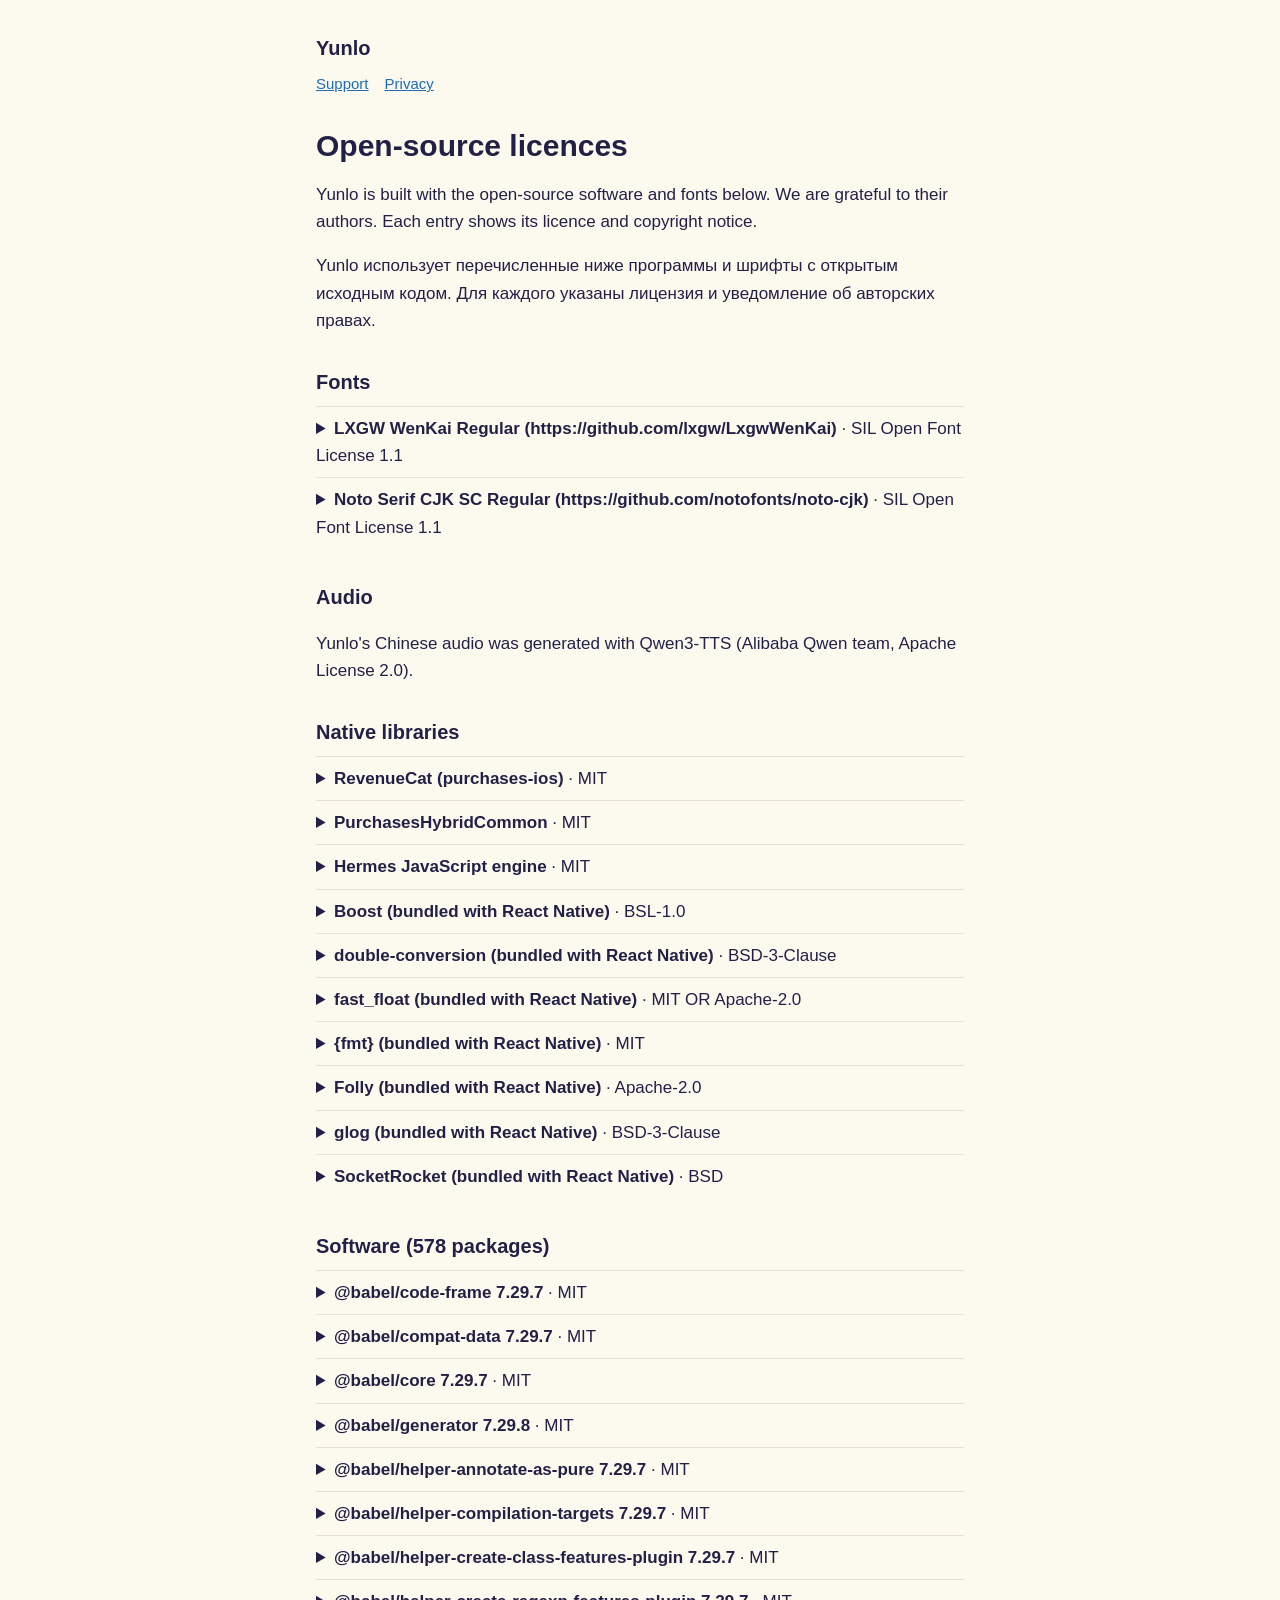
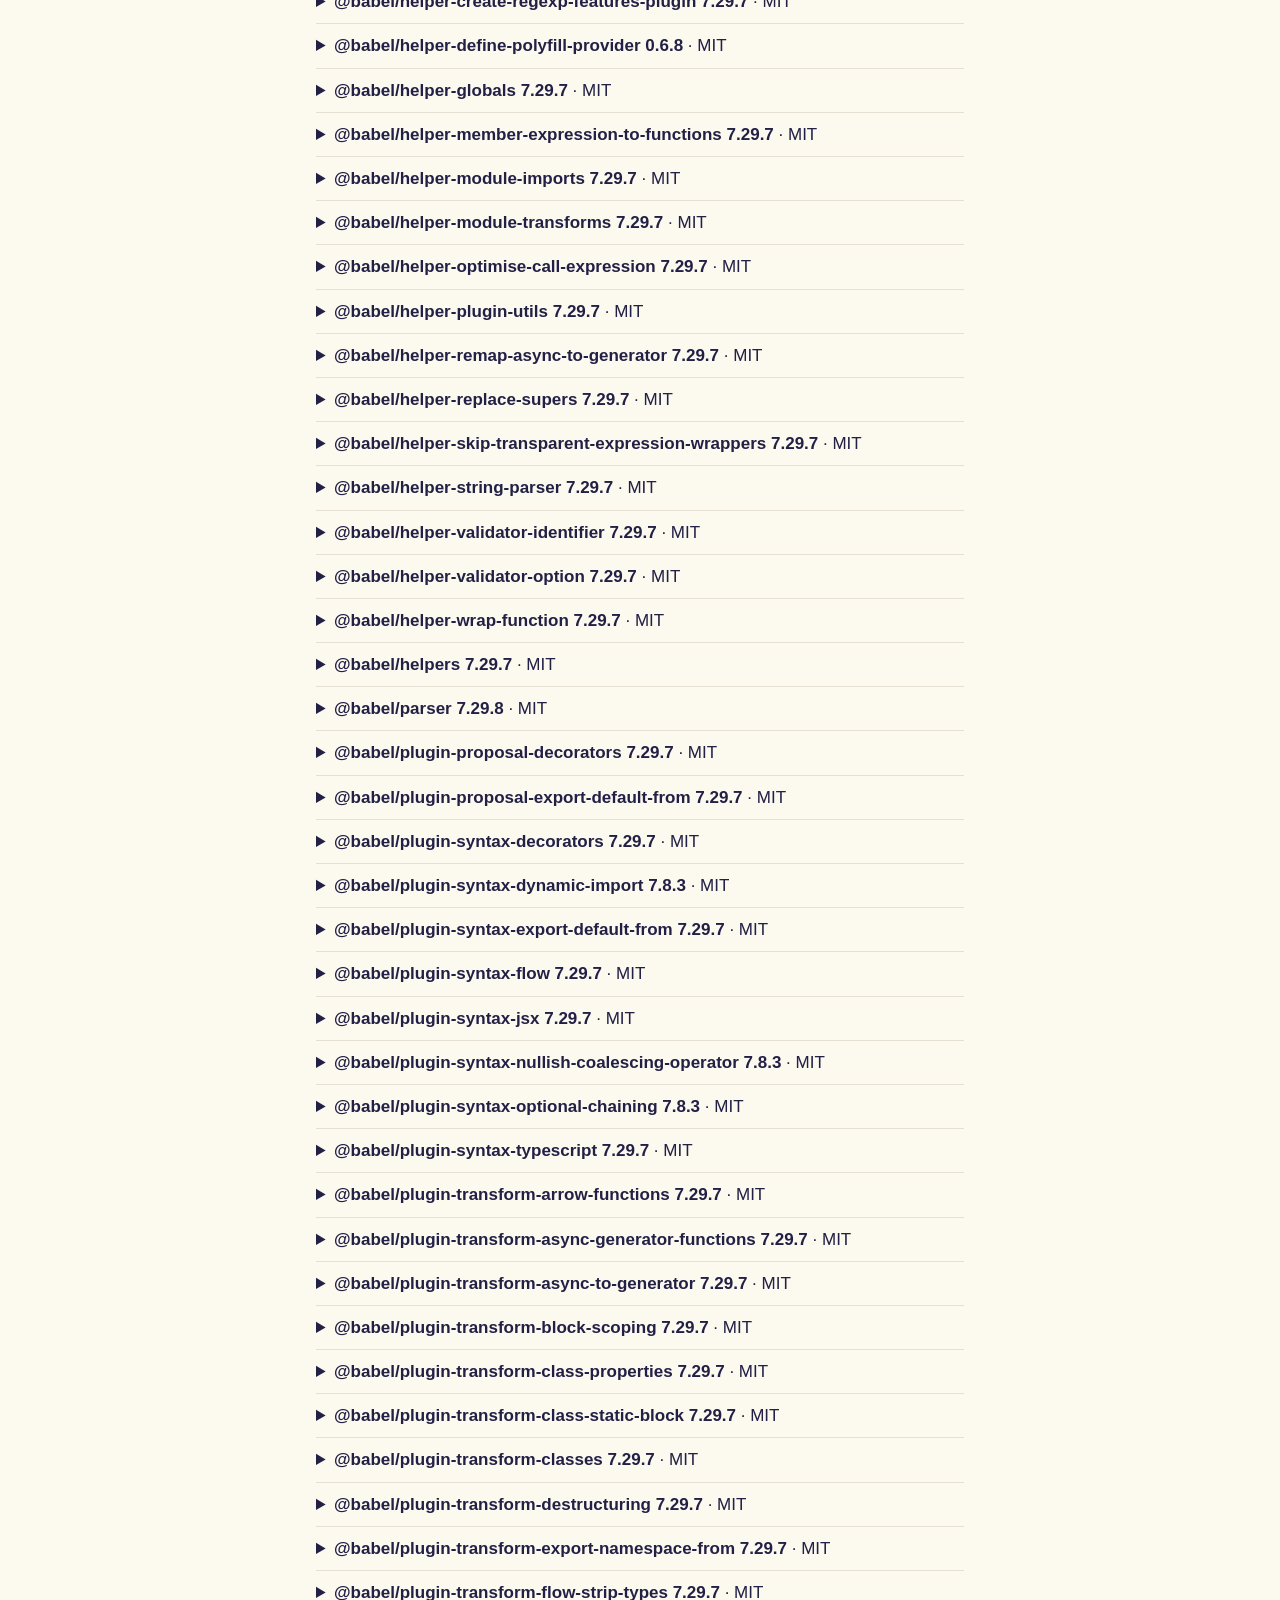
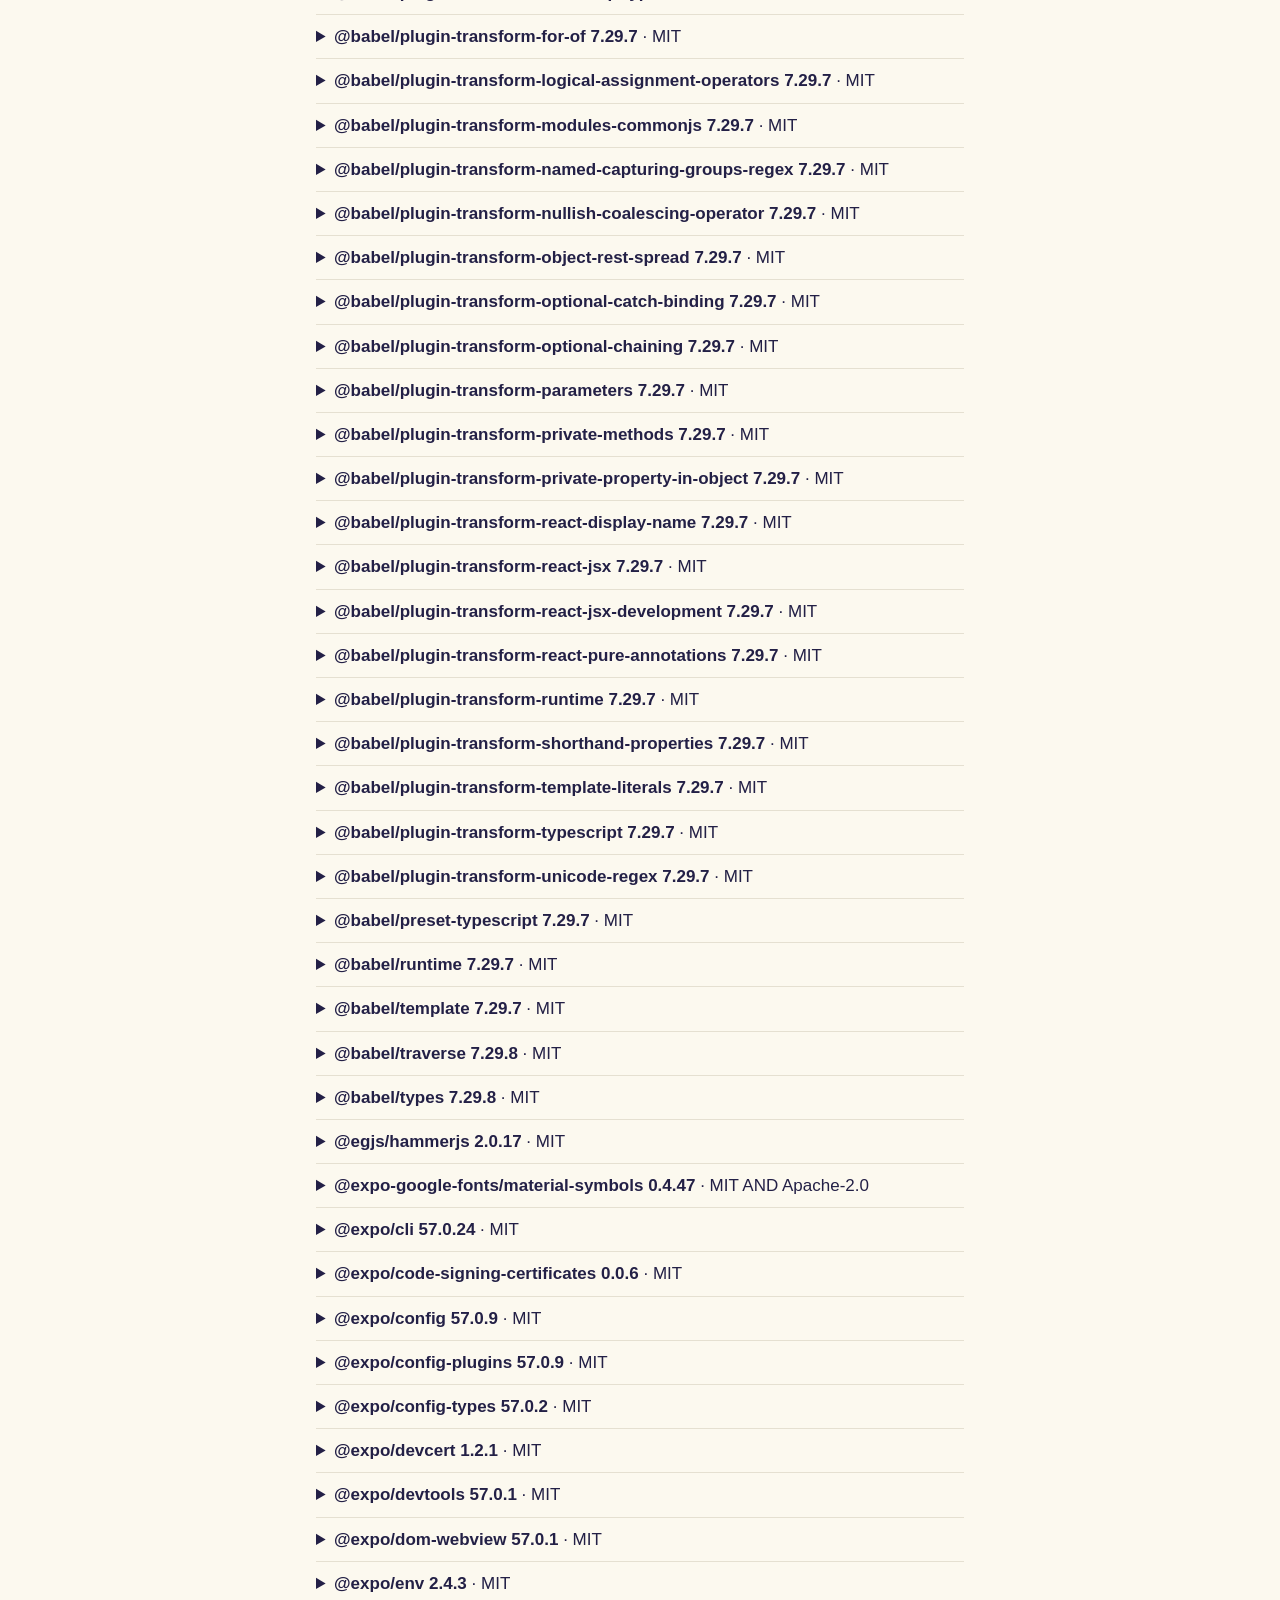
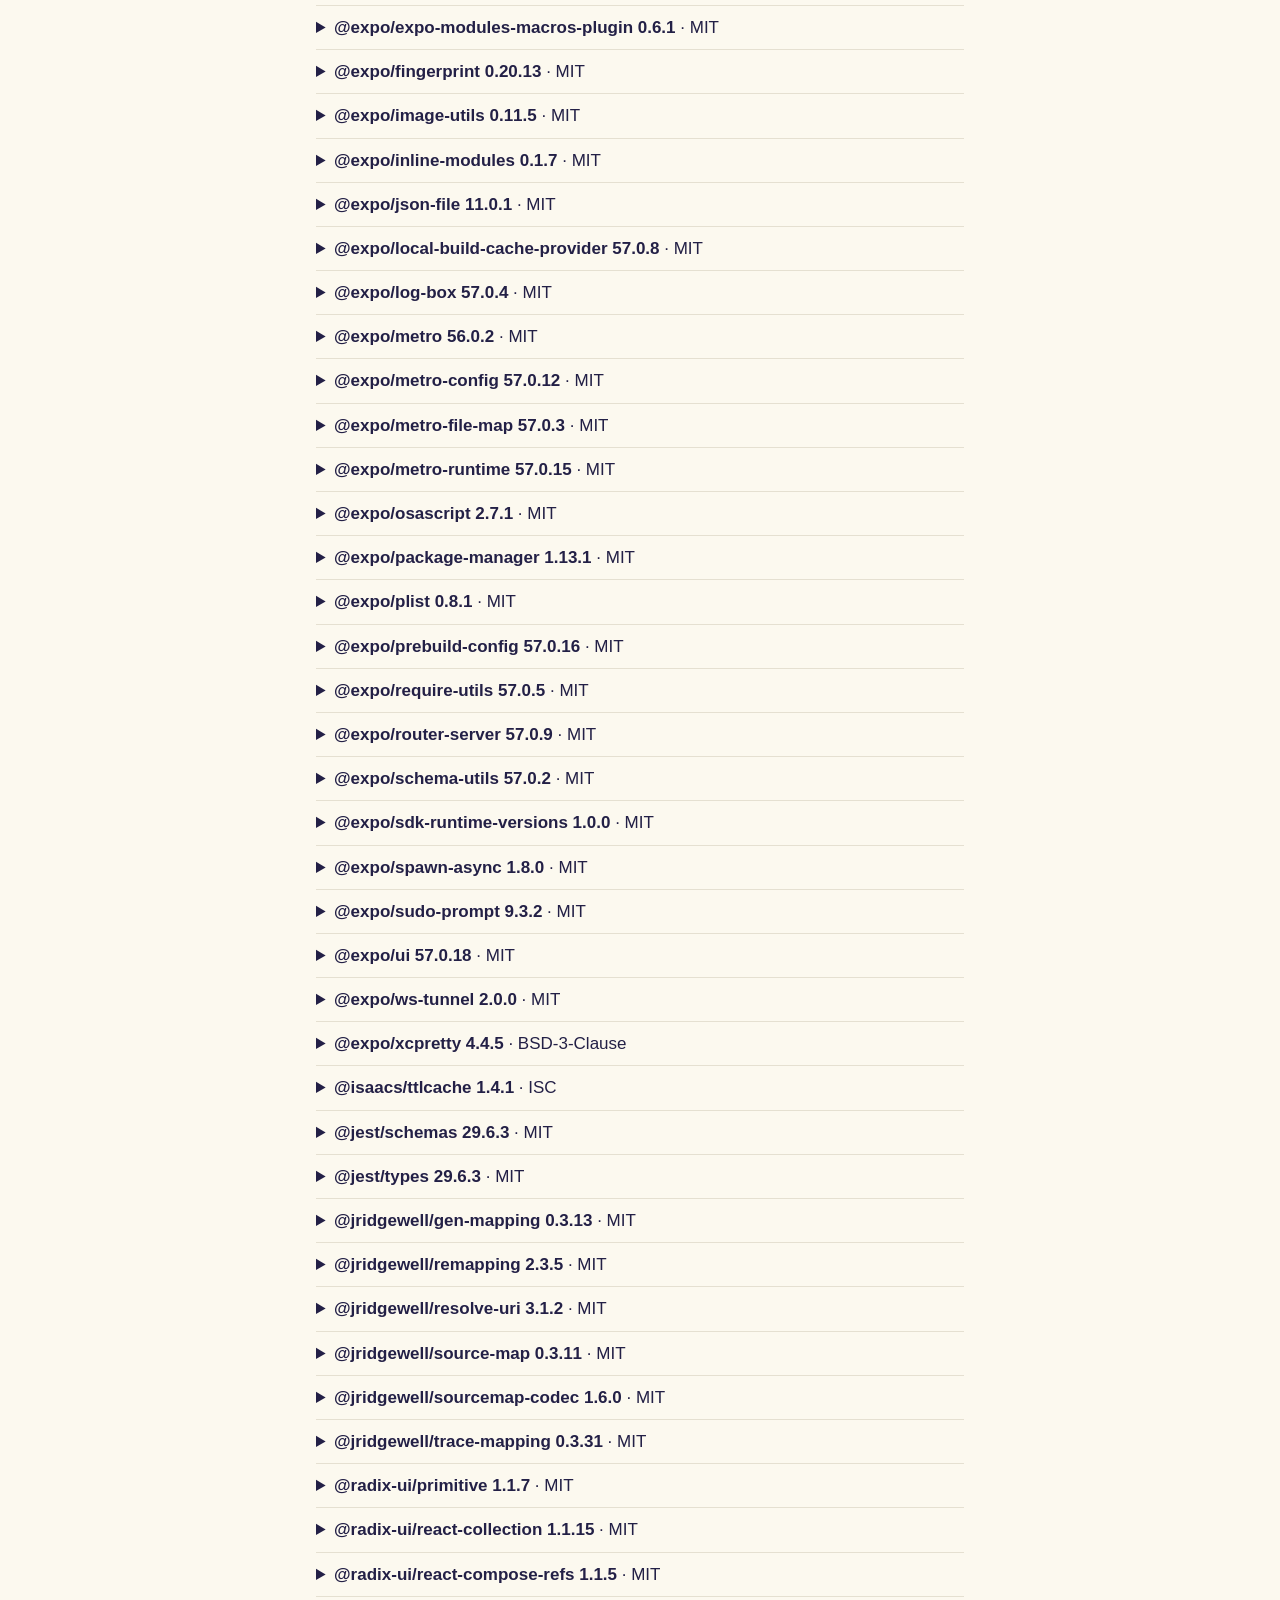
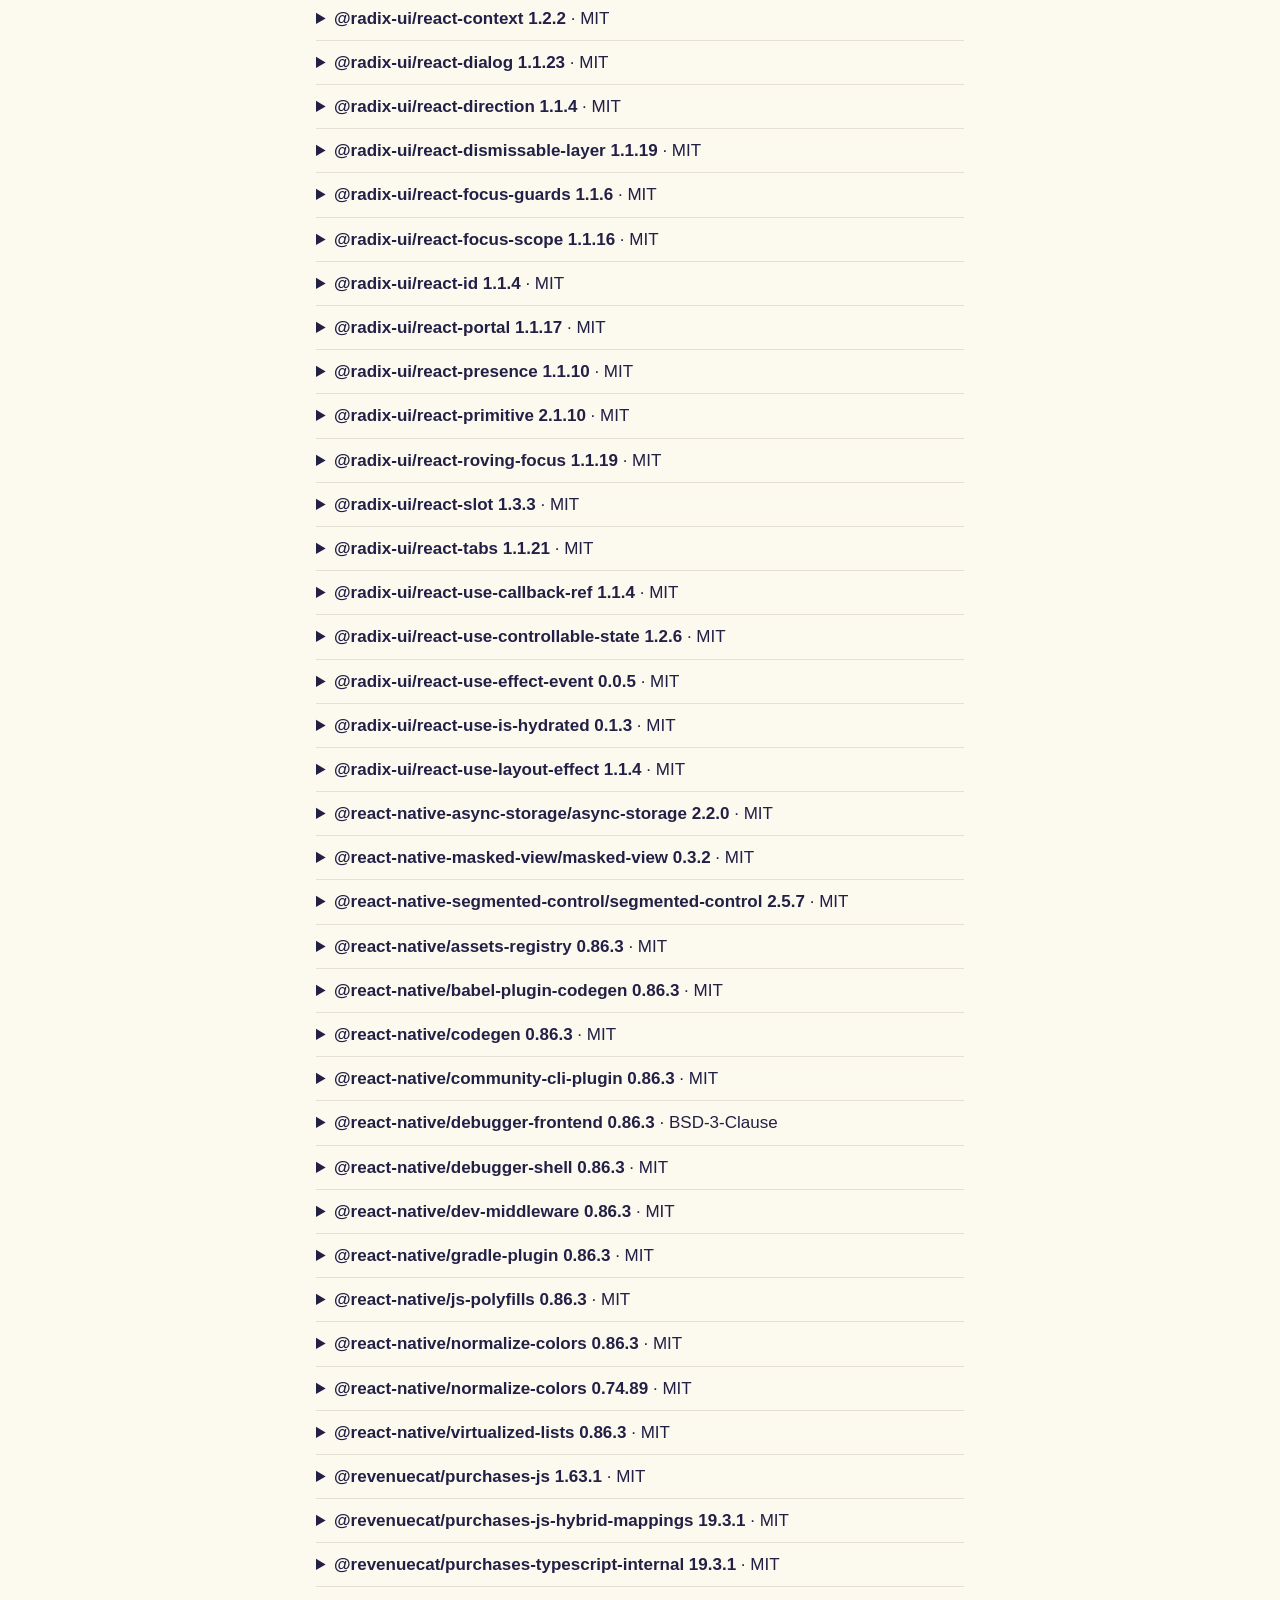
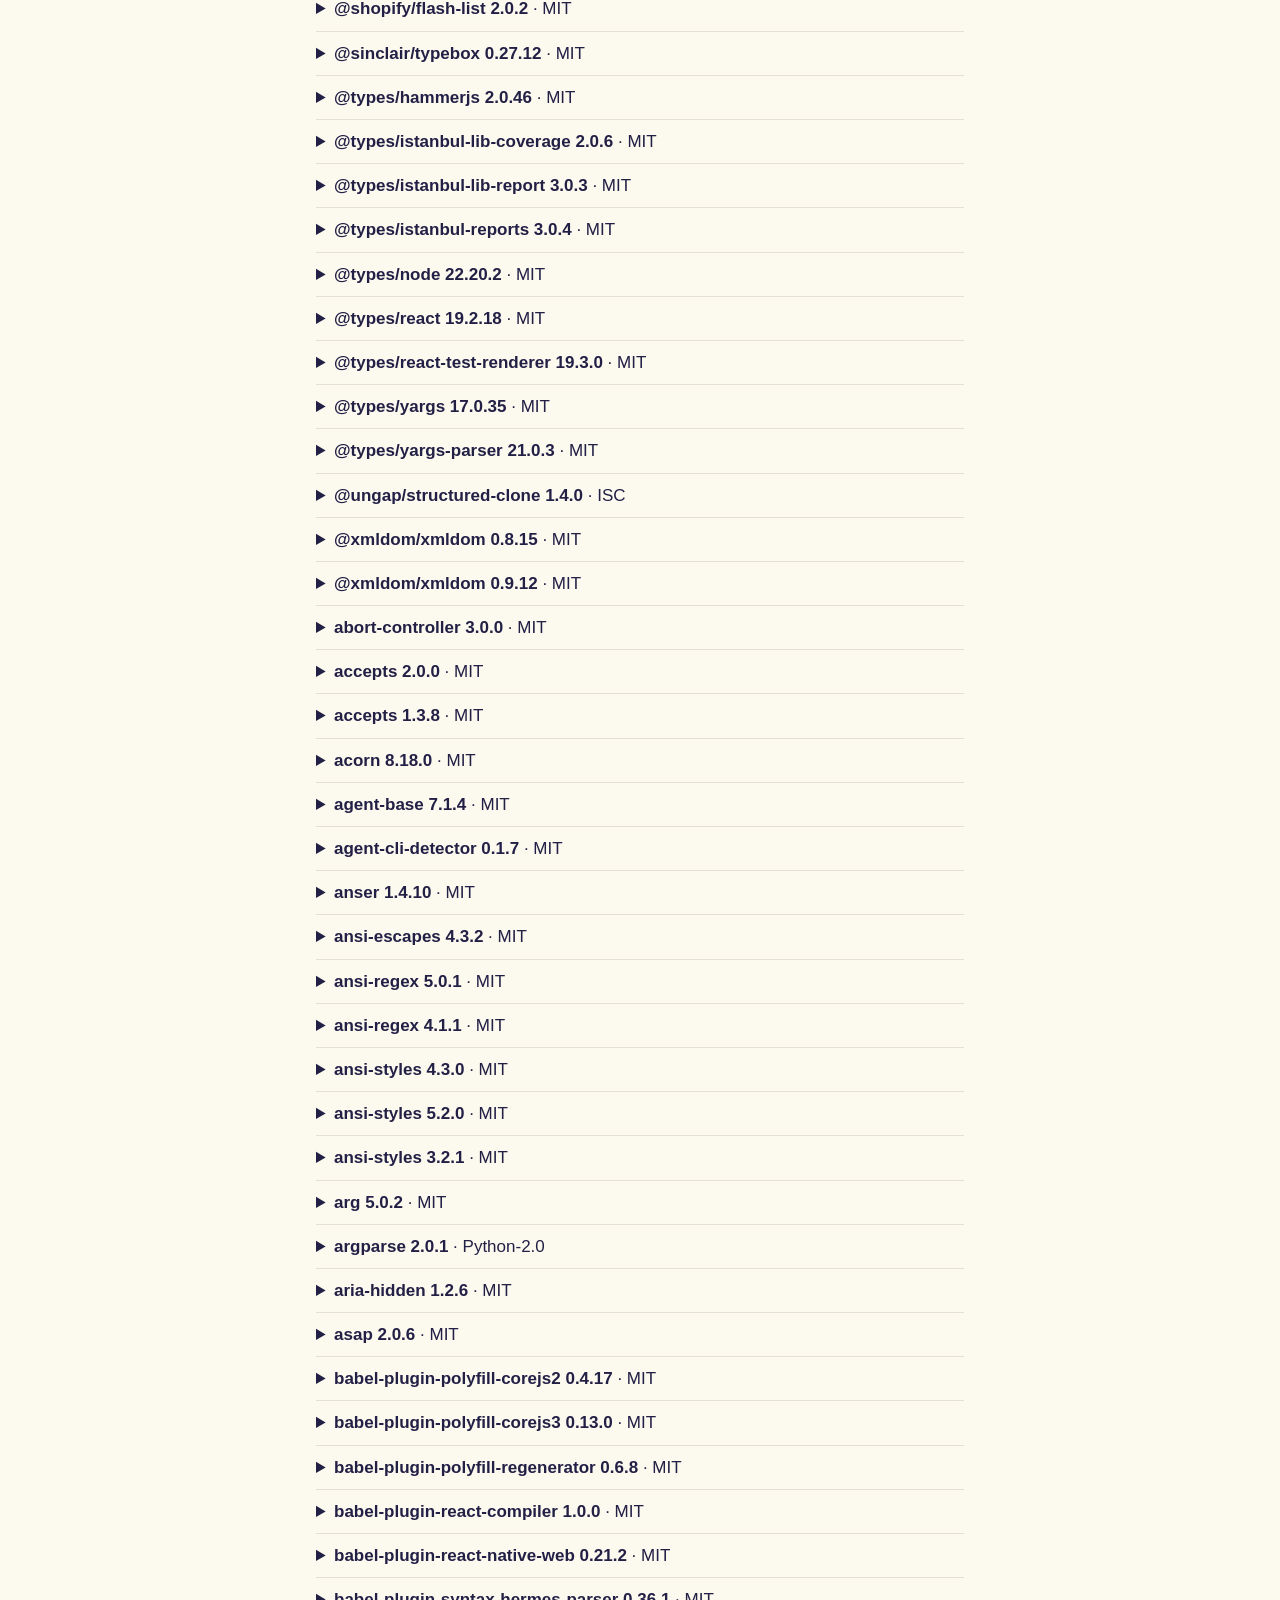
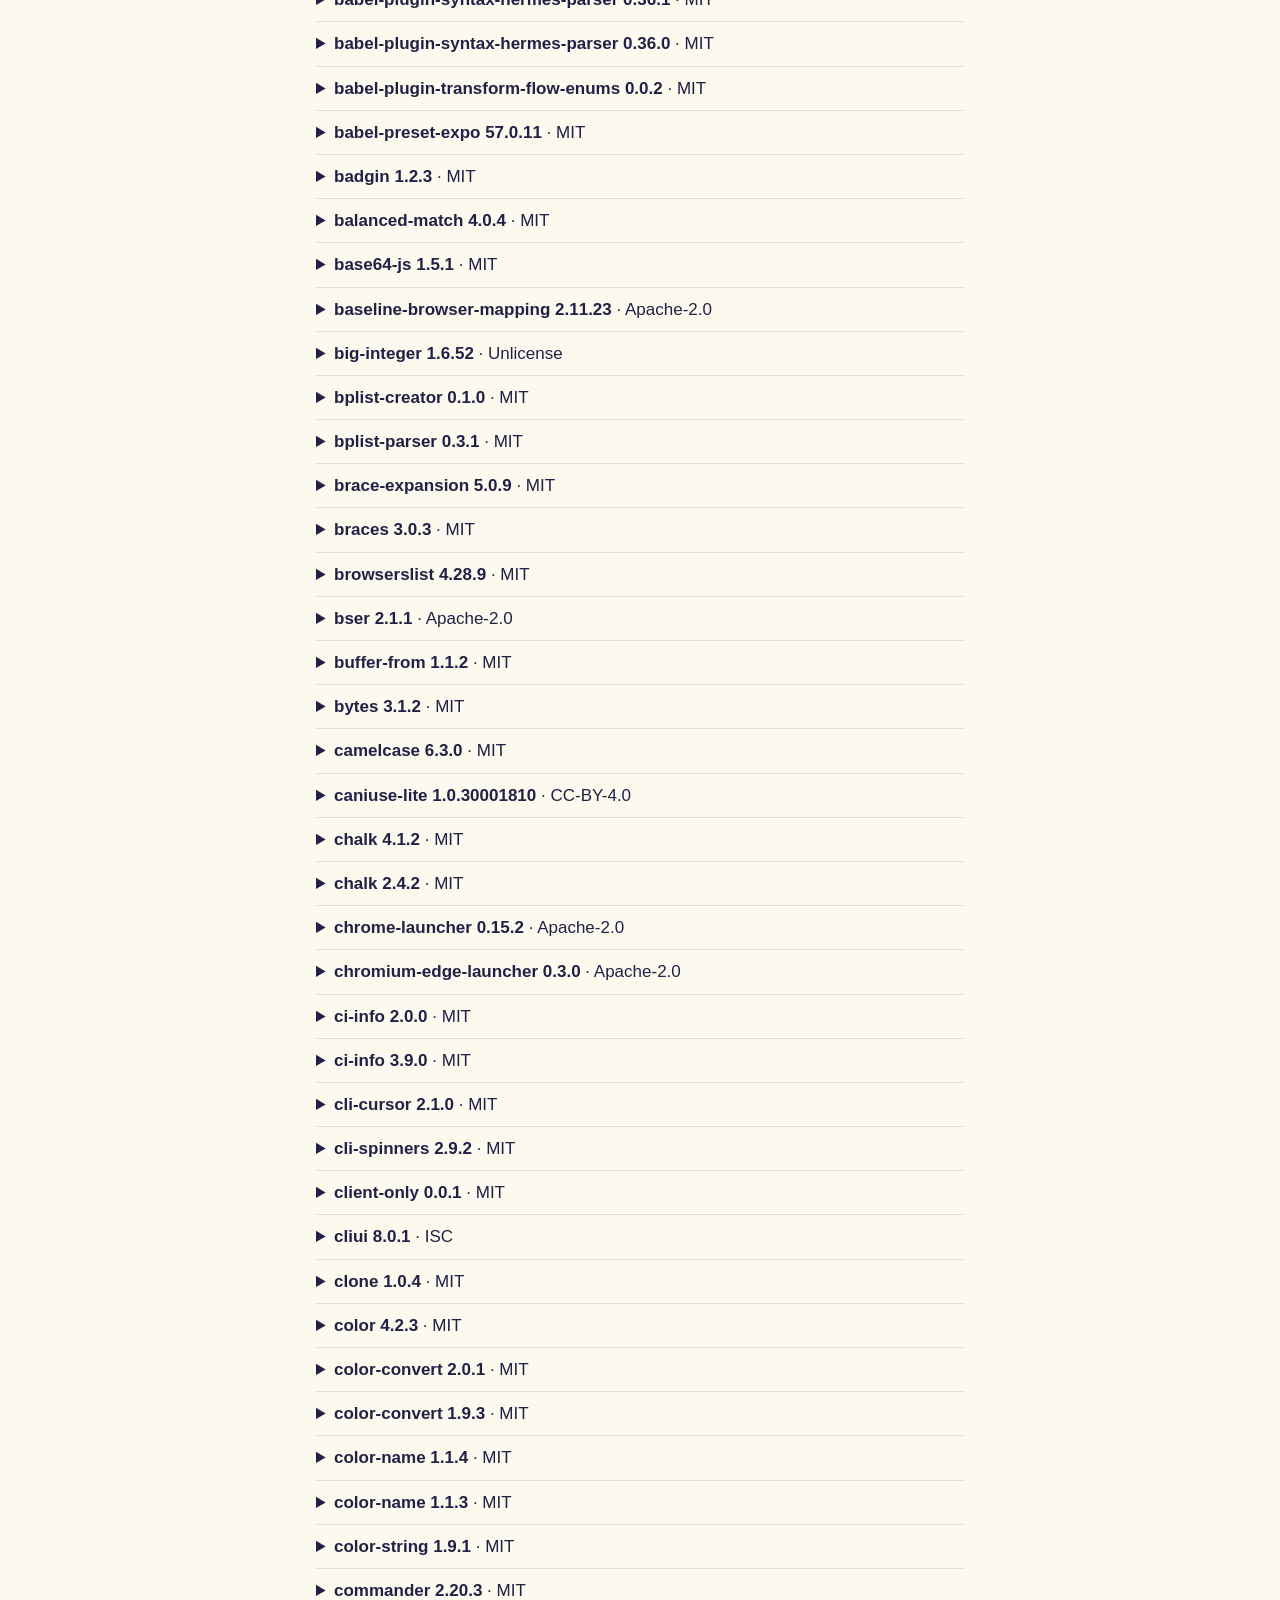
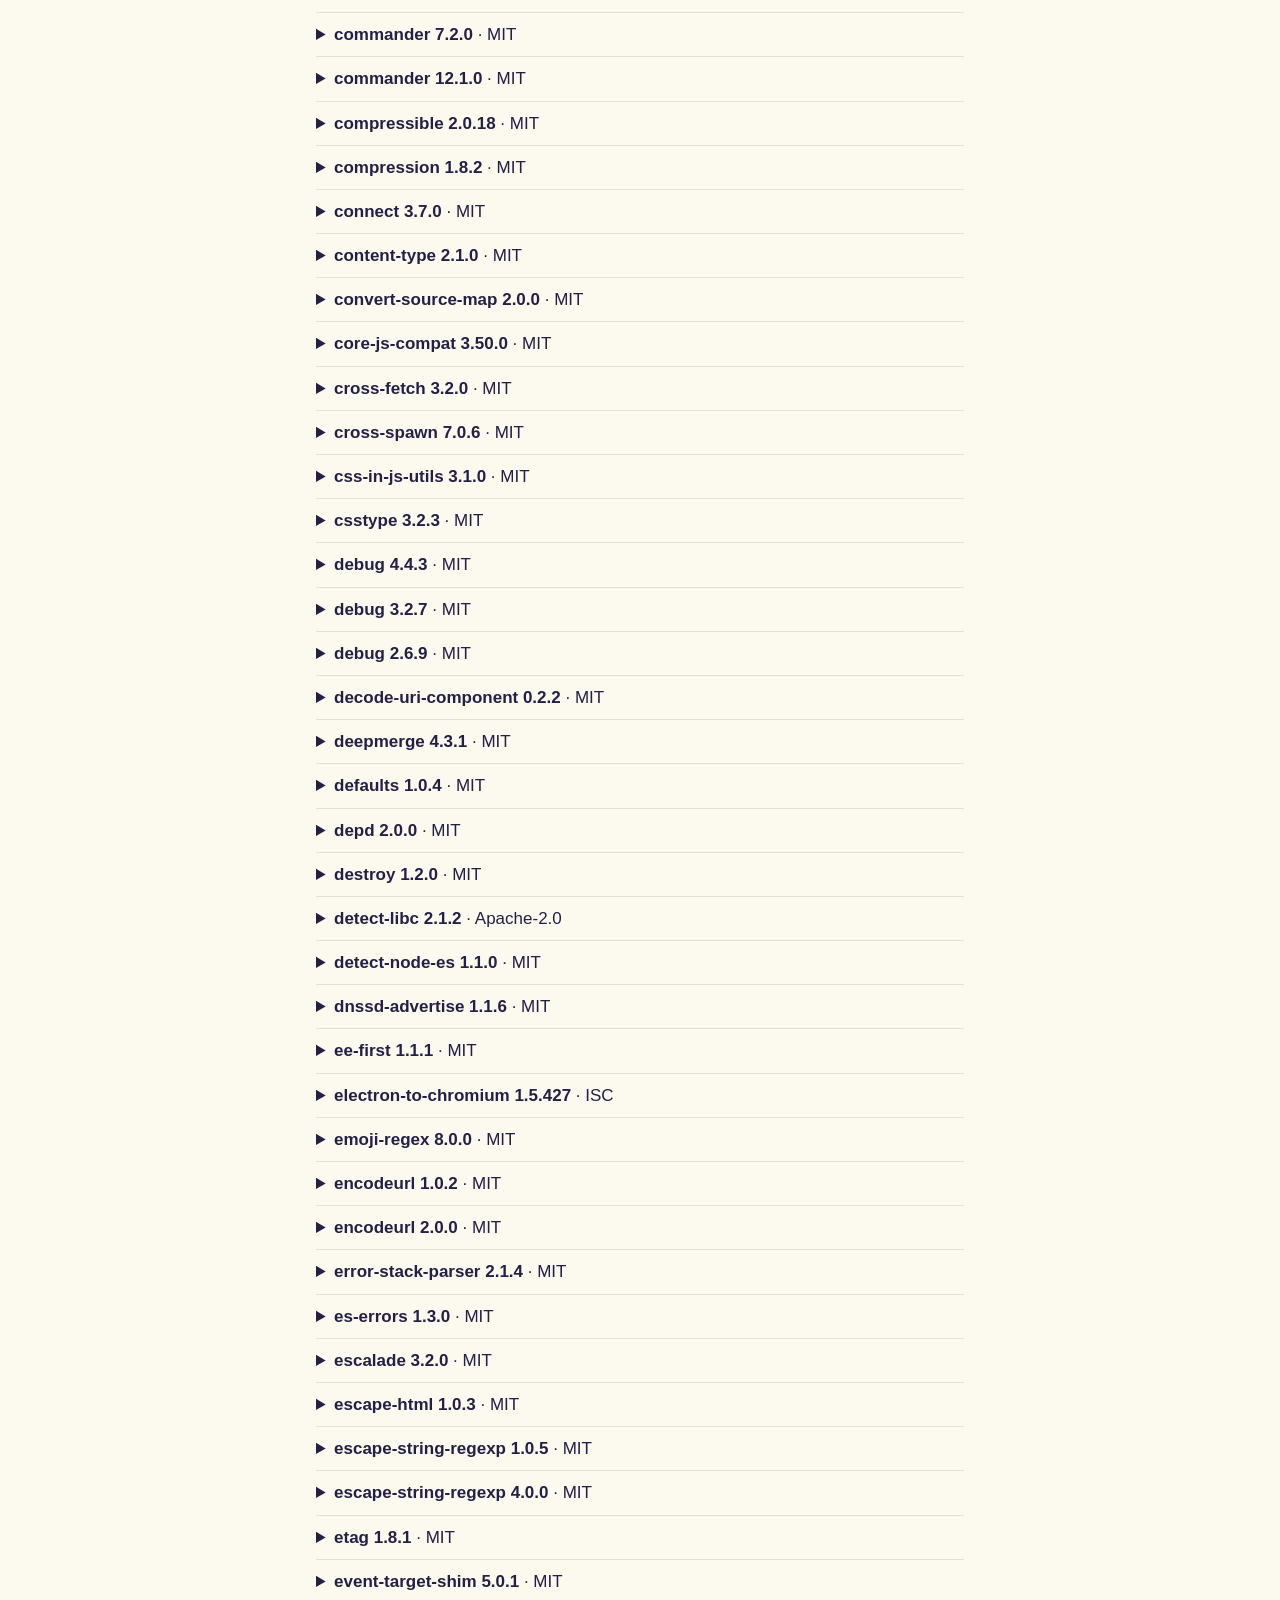
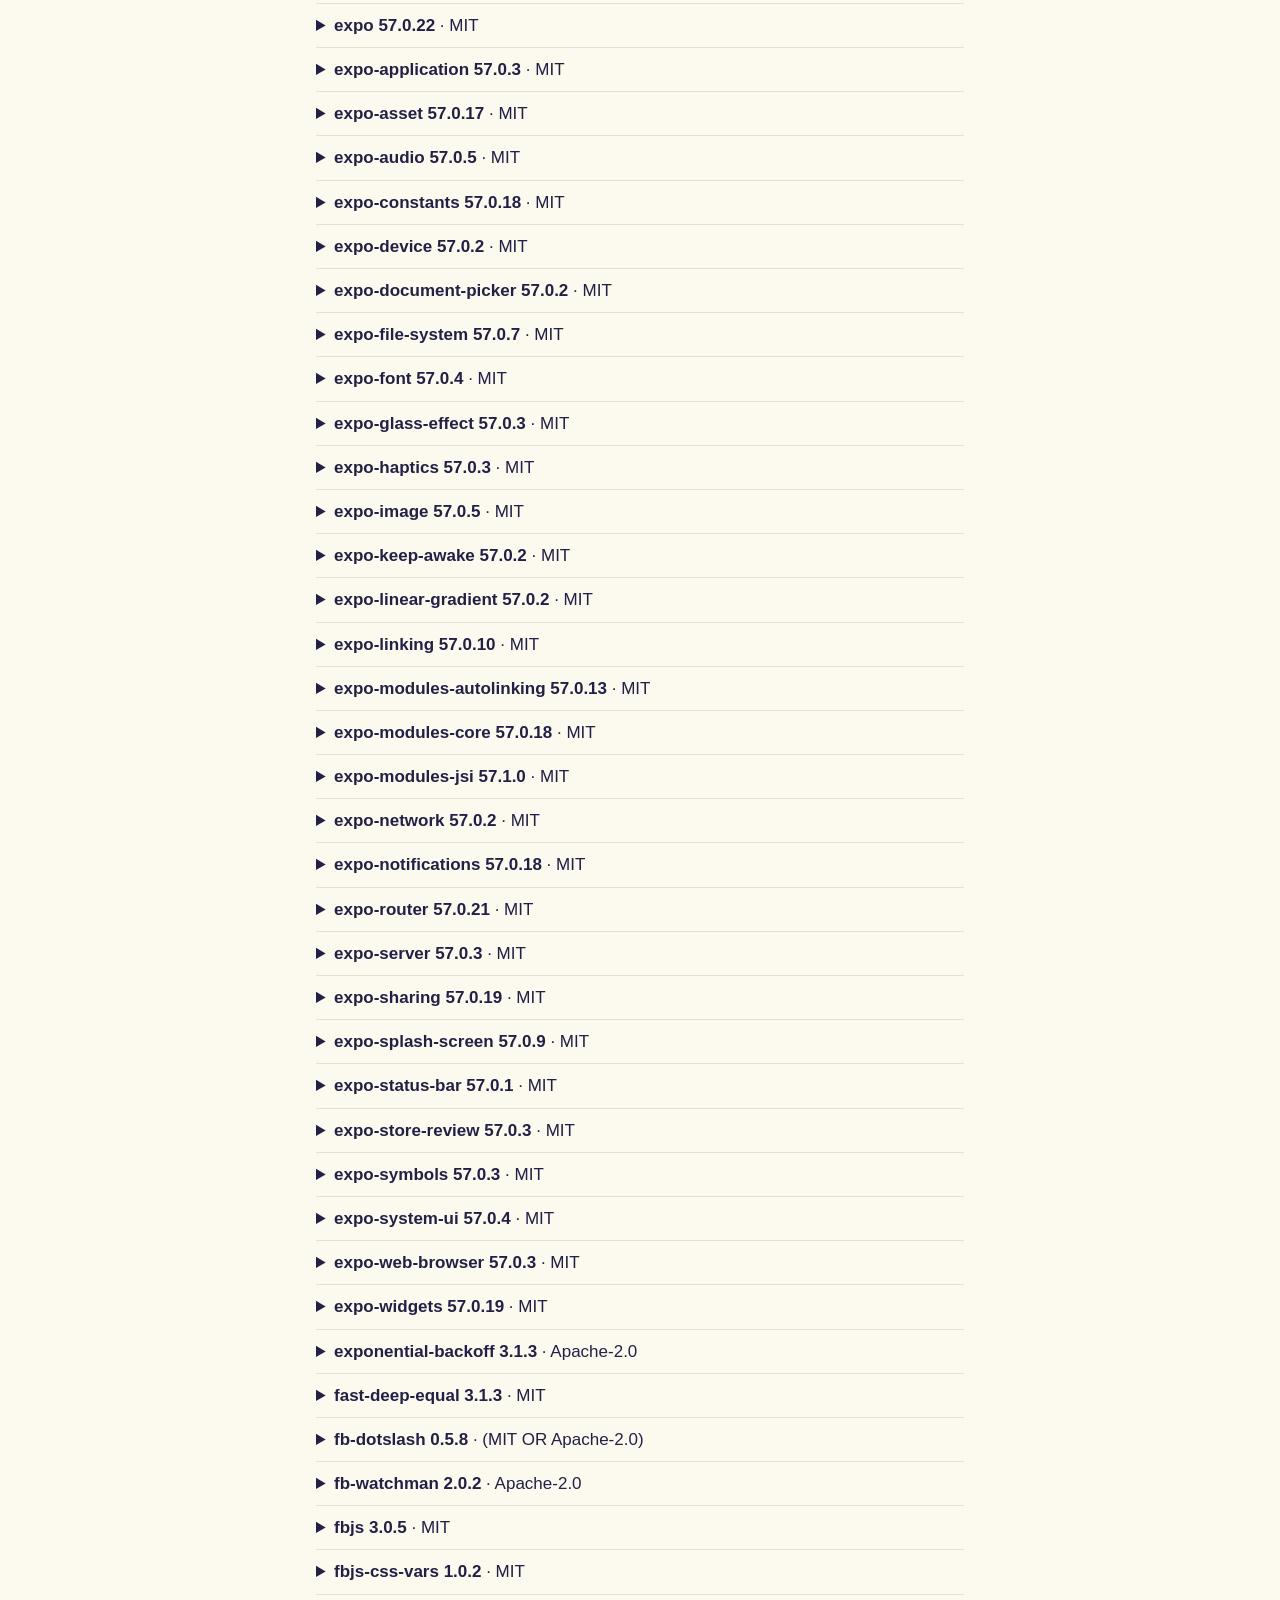
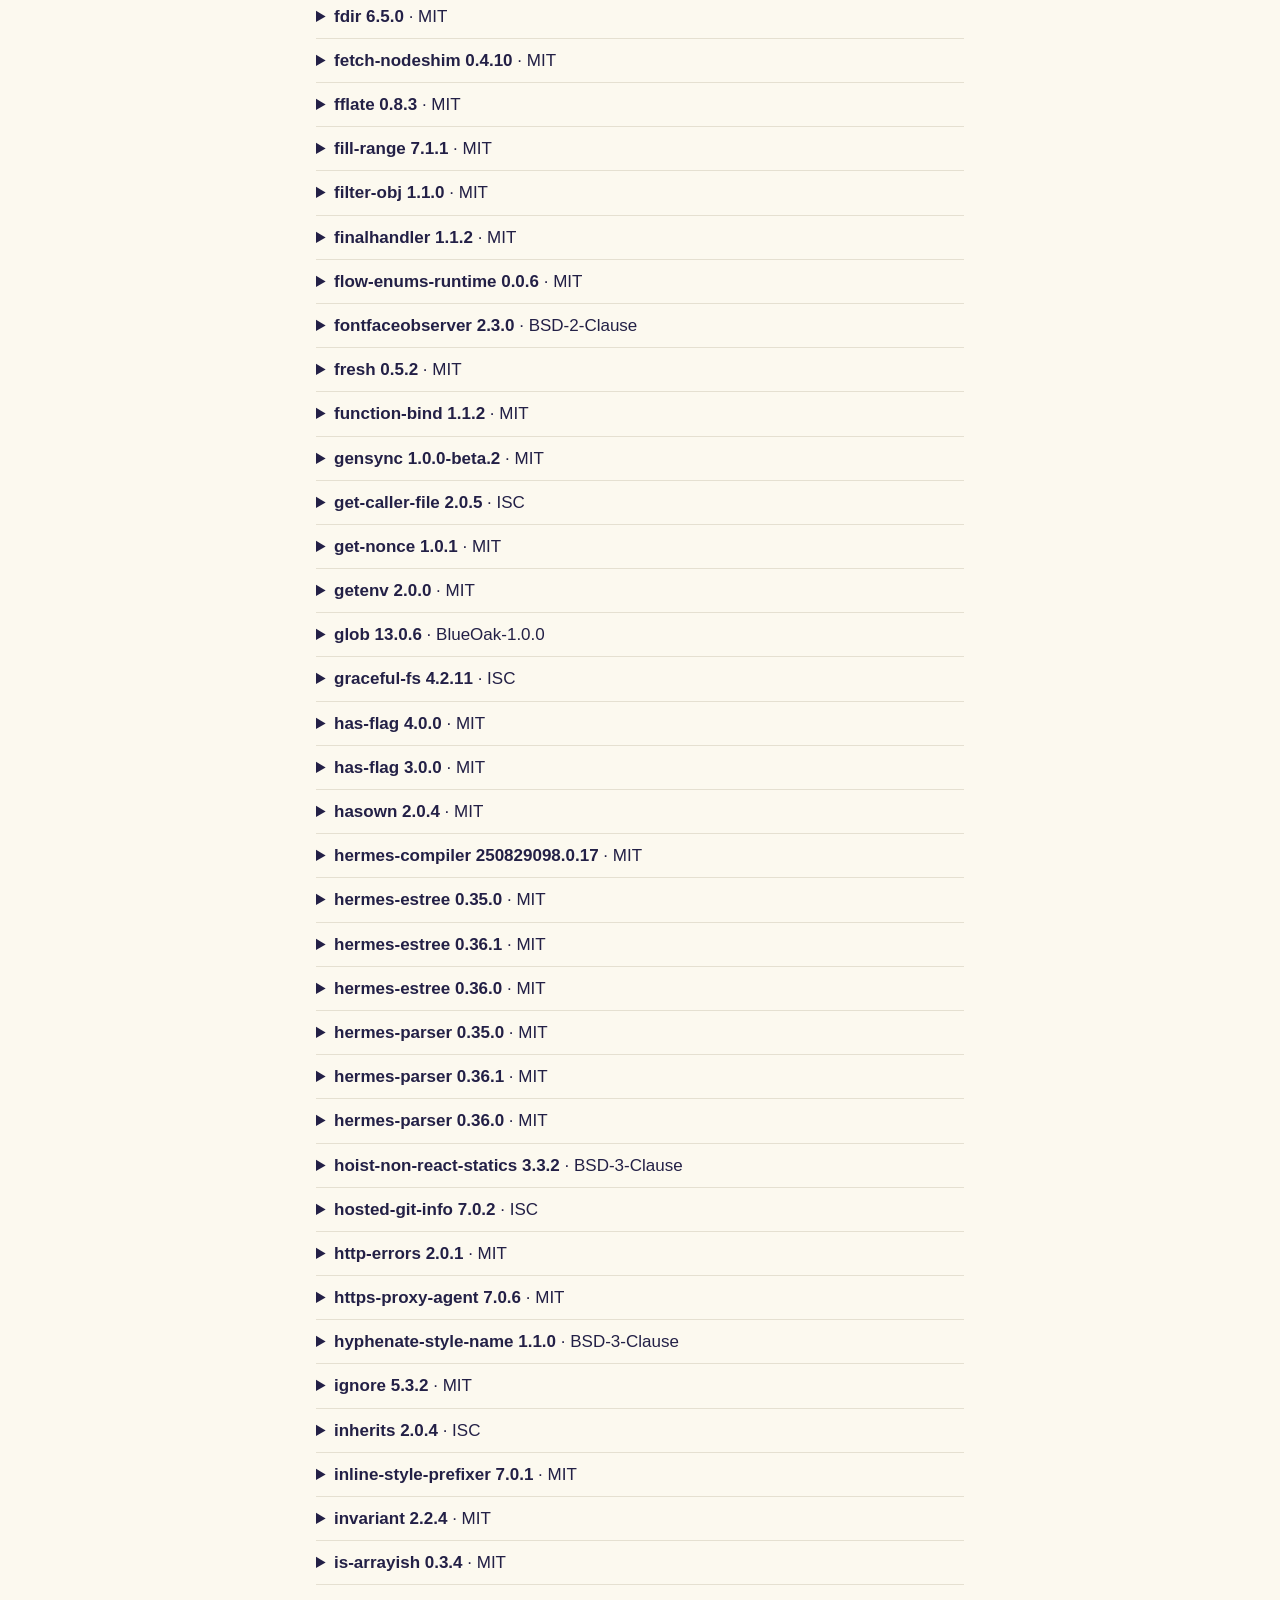
==== licenses/index.html @ 6a5b9b2b "Privacy policy (GDPR detail), correct free tier on support, licences page - Privacy: legal bases, re" ====
<!doctype html>
<html lang="en">
<head>
<meta charset="utf-8">
<meta name="viewport" content="width=device-width, initial-scale=1">
<title>Yunlo licences</title>
<link rel="stylesheet" href="../style.css">
<style>details { border-top: 1px solid var(--line); padding: 8px 0; } summary { cursor: pointer; } pre { white-space: pre-wrap; font-size: 13px; color: var(--muted); }</style>
</head>
<body>
<main>
<header><a href="../">Yunlo</a></header>
<nav><a href="../support/">Support</a><a href="../privacy/">Privacy</a></nav>
<section>
<h1>Open-source licences</h1>
<p>Yunlo is built with the open-source software and fonts below. We are grateful to their authors. Each entry shows its licence and copyright notice.</p>
<p lang="ru">Yunlo использует перечисленные ниже программы и шрифты с открытым исходным кодом. Для каждого указаны лицензия и уведомление об авторских правах.</p>
<h2>Fonts</h2>
<details><summary><strong>LXGW WenKai Regular (https://github.com/lxgw/LxgwWenKai)</strong> · SIL Open Font License 1.1</summary><pre>Copyright 2021-2026 LXGW (https://github.com/lxgw/LxgwWenKai), with Reserved Font Name '霞鹜', '霞鶩', '落霞孤鹜', '落霞孤鶩' and 'LXGW'. [ADDITIONAL PERMISSION] The Reserved Font Names '霞鹜', '霞鶩', '落霞孤鹜', '落霞孤鶩' and 'LXGW' may continue to be used in Modified Versions recompiled from the Original Version, without modifications to the font source code; or in Modified Versions subsetted or converted to other formats (e.g., WOFF/WOFF2) solely for web font delivery, provided such Modified Versions are not made available as installable desktop fonts (e.g., on mainstream platforms like Google Fonts, or third-party non-commercial platforms recognized by the author @lxgw; other web font platforms please contact the author @lxgw for confirmation).
Copyright 2020 The Klee Project Authors (https://github.com/fontworks-fonts/Klee)

This Font Software is licensed under the SIL Open Font License, Version 1.1.
This license is copied below, and is also available with a FAQ at:
https://openfontlicense.org


-----------------------------------------------------------
SIL OPEN FONT LICENSE Version 1.1 - 26 February 2007
-----------------------------------------------------------

PREAMBLE
The goals of the Open Font License (OFL) are to stimulate worldwide
development of collaborative font projects, to support the font creation
efforts of academic and linguistic communities, and to provide a free and
open framework in which fonts may be shared and improved in partnership
with others.

The OFL allows the licensed fonts to be used, studied, modified and
redistributed freely as long as they are not sold by themselves. The
fonts, including any derivative works, can be bundled, embedded, 
redistributed and/or sold with any software provided that any reserved
names are not used by derivative works. The fonts and derivatives,
however, cannot be released under any other type of license. The
requirement for fonts to remain under this license does not apply
to any document created using the fonts or their derivatives.

DEFINITIONS
"Font Software" refers to the set of files released by the Copyright
Holder(s) under this license and clearly marked as such. This may
include source files, build scripts and documentation.

"Reserved Font Name" refers to any names specified as such after the
copyright statement(s).

"Original Version" refers to the collection of Font Software components as
distributed by the Copyright Holder(s).

"Modified Version" refers to any derivative made by adding to, deleting,
or substituting -- in part or in whole -- any of the components of the
Original Version, by changing formats or by porting the Font Software to a
new environment.

"Author" refers to any designer, engineer, programmer, technical
writer or other person who contributed to the Font Software.

PERMISSION &amp; CONDITIONS
Permission is hereby granted, free of charge, to any person obtaining
a copy of the Font Software, to use, study, copy, merge, embed, modify,
redistribute, and sell modified and unmodified copies of the Font
Software, subject to the following conditions:

1) Neither the Font Software nor any of its individual components,
in Original or Modified Versions, may be sold by itself.

2) Original or Modified Versions of the Font Software may be bundled,
redistributed and/or sold with any software, provided that each copy
contains the above copyright notice and this license. These can be
included either as stand-alone text files, human-readable headers or
in the appropriate machine-readable metadata fields within text or
binary files as long as those fields can be easily viewed by the user.

3) No Modified Version of the Font Software may use the Reserved Font
Name(s) unless explicit written permission is granted by the corresponding
Copyright Holder. This restriction only applies to the primary font name as
presented to the users.

4) The name(s) of the Copyright Holder(s) or the Author(s) of the Font
Software shall not be used to promote, endorse or advertise any
Modified Version, except to acknowledge the contribution(s) of the
Copyright Holder(s) and the Author(s) or with their explicit written
permission.

5) The Font Software, modified or unmodified, in part or in whole,
must be distributed entirely under this license, and must not be
distributed under any other license. The requirement for fonts to
remain under this license does not apply to any document created
using the Font Software.

TERMINATION
This license becomes null and void if any of the above conditions are
not met.

DISCLAIMER
THE FONT SOFTWARE IS PROVIDED "AS IS", WITHOUT WARRANTY OF ANY KIND,
EXPRESS OR IMPLIED, INCLUDING BUT NOT LIMITED TO ANY WARRANTIES OF
MERCHANTABILITY, FITNESS FOR A PARTICULAR PURPOSE AND NONINFRINGEMENT
OF COPYRIGHT, PATENT, TRADEMARK, OR OTHER RIGHT. IN NO EVENT SHALL THE
COPYRIGHT HOLDER BE LIABLE FOR ANY CLAIM, DAMAGES OR OTHER LIABILITY,
INCLUDING ANY GENERAL, SPECIAL, INDIRECT, INCIDENTAL, OR CONSEQUENTIAL
DAMAGES, WHETHER IN AN ACTION OF CONTRACT, TORT OR OTHERWISE, ARISING
FROM, OUT OF THE USE OR INABILITY TO USE THE FONT SOFTWARE OR FROM
OTHER DEALINGS IN THE FONT SOFTWARE.</pre></details>
<details><summary><strong>Noto Serif CJK SC Regular (https://github.com/notofonts/noto-cjk)</strong> · SIL Open Font License 1.1</summary><pre>This Font Software is licensed under the SIL Open Font License,
Version 1.1.

This license is copied below, and is also available with a FAQ at:
http://scripts.sil.org/OFL

-----------------------------------------------------------
SIL OPEN FONT LICENSE Version 1.1 - 26 February 2007
-----------------------------------------------------------

PREAMBLE
The goals of the Open Font License (OFL) are to stimulate worldwide
development of collaborative font projects, to support the font
creation efforts of academic and linguistic communities, and to
provide a free and open framework in which fonts may be shared and
improved in partnership with others.

The OFL allows the licensed fonts to be used, studied, modified and
redistributed freely as long as they are not sold by themselves. The
fonts, including any derivative works, can be bundled, embedded,
redistributed and/or sold with any software provided that any reserved
names are not used by derivative works. The fonts and derivatives,
however, cannot be released under any other type of license. The
requirement for fonts to remain under this license does not apply to
any document created using the fonts or their derivatives.

DEFINITIONS
"Font Software" refers to the set of files released by the Copyright
Holder(s) under this license and clearly marked as such. This may
include source files, build scripts and documentation.

"Reserved Font Name" refers to any names specified as such after the
copyright statement(s).

"Original Version" refers to the collection of Font Software
components as distributed by the Copyright Holder(s).

"Modified Version" refers to any derivative made by adding to,
deleting, or substituting -- in part or in whole -- any of the
components of the Original Version, by changing formats or by porting
the Font Software to a new environment.

"Author" refers to any designer, engineer, programmer, technical
writer or other person who contributed to the Font Software.

PERMISSION &amp; CONDITIONS
Permission is hereby granted, free of charge, to any person obtaining
a copy of the Font Software, to use, study, copy, merge, embed,
modify, redistribute, and sell modified and unmodified copies of the
Font Software, subject to the following conditions:

1) Neither the Font Software nor any of its individual components, in
Original or Modified Versions, may be sold by itself.

2) Original or Modified Versions of the Font Software may be bundled,
redistributed and/or sold with any software, provided that each copy
contains the above copyright notice and this license. These can be
included either as stand-alone text files, human-readable headers or
in the appropriate machine-readable metadata fields within text or
binary files as long as those fields can be easily viewed by the user.

3) No Modified Version of the Font Software may use the Reserved Font
Name(s) unless explicit written permission is granted by the
corresponding Copyright Holder. This restriction only applies to the
primary font name as presented to the users.

4) The name(s) of the Copyright Holder(s) or the Author(s) of the Font
Software shall not be used to promote, endorse or advertise any
Modified Version, except to acknowledge the contribution(s) of the
Copyright Holder(s) and the Author(s) or with their explicit written
permission.

5) The Font Software, modified or unmodified, in part or in whole,
must be distributed entirely under this license, and must not be
distributed under any other license. The requirement for fonts to
remain under this license does not apply to any document created using
the Font Software.

TERMINATION
This license becomes null and void if any of the above conditions are
not met.

DISCLAIMER
THE FONT SOFTWARE IS PROVIDED "AS IS", WITHOUT WARRANTY OF ANY KIND,
EXPRESS OR IMPLIED, INCLUDING BUT NOT LIMITED TO ANY WARRANTIES OF
MERCHANTABILITY, FITNESS FOR A PARTICULAR PURPOSE AND NONINFRINGEMENT
OF COPYRIGHT, PATENT, TRADEMARK, OR OTHER RIGHT. IN NO EVENT SHALL THE
COPYRIGHT HOLDER BE LIABLE FOR ANY CLAIM, DAMAGES OR OTHER LIABILITY,
INCLUDING ANY GENERAL, SPECIAL, INDIRECT, INCIDENTAL, OR CONSEQUENTIAL
DAMAGES, WHETHER IN AN ACTION OF CONTRACT, TORT OR OTHERWISE, ARISING
FROM, OUT OF THE USE OR INABILITY TO USE THE FONT SOFTWARE OR FROM
OTHER DEALINGS IN THE FONT SOFTWARE.</pre></details>
<h2>Audio</h2>
<p>Yunlo's Chinese audio was generated with Qwen3-TTS (Alibaba Qwen team, Apache License 2.0).</p>
<h2>Native libraries</h2>
<details><summary><strong>RevenueCat (purchases-ios)</strong> · MIT</summary><pre>MIT License

Copyright (c) 2024 RevenueCat, Inc.

Permission is hereby granted, free of charge, to any person obtaining a copy
of this software and associated documentation files (the "Software"), to deal
in the Software without restriction, including without limitation the rights
to use, copy, modify, merge, publish, distribute, sublicense, and/or sell
copies of the Software, and to permit persons to whom the Software is
furnished to do so, subject to the following conditions:

The above copyright notice and this permission notice shall be included in all
copies or substantial portions of the Software.

THE SOFTWARE IS PROVIDED "AS IS", WITHOUT WARRANTY OF ANY KIND, EXPRESS OR
IMPLIED, INCLUDING BUT NOT LIMITED TO THE WARRANTIES OF MERCHANTABILITY,
FITNESS FOR A PARTICULAR PURPOSE AND NONINFRINGEMENT. IN NO EVENT SHALL THE
AUTHORS OR COPYRIGHT HOLDERS BE LIABLE FOR ANY CLAIM, DAMAGES OR OTHER
LIABILITY, WHETHER IN AN ACTION OF CONTRACT, TORT OR OTHERWISE, ARISING FROM,
OUT OF OR IN CONNECTION WITH THE SOFTWARE OR THE USE OR OTHER DEALINGS IN THE
SOFTWARE.</pre></details>
<details><summary><strong>PurchasesHybridCommon</strong> · MIT</summary><pre>MIT License

Copyright (c) 2019 RevenueCat, Inc.

Permission is hereby granted, free of charge, to any person obtaining a copy
of this software and associated documentation files (the "Software"), to deal
in the Software without restriction, including without limitation the rights
to use, copy, modify, merge, publish, distribute, sublicense, and/or sell
copies of the Software, and to permit persons to whom the Software is
furnished to do so, subject to the following conditions:

The above copyright notice and this permission notice shall be included in all
copies or substantial portions of the Software.

THE SOFTWARE IS PROVIDED "AS IS", WITHOUT WARRANTY OF ANY KIND, EXPRESS OR
IMPLIED, INCLUDING BUT NOT LIMITED TO THE WARRANTIES OF MERCHANTABILITY,
FITNESS FOR A PARTICULAR PURPOSE AND NONINFRINGEMENT. IN NO EVENT SHALL THE
AUTHORS OR COPYRIGHT HOLDERS BE LIABLE FOR ANY CLAIM, DAMAGES OR OTHER
LIABILITY, WHETHER IN AN ACTION OF CONTRACT, TORT OR OTHERWISE, ARISING FROM,
OUT OF OR IN CONNECTION WITH THE SOFTWARE OR THE USE OR OTHER DEALINGS IN THE
SOFTWARE.</pre></details>
<details><summary><strong>Hermes JavaScript engine</strong> · MIT</summary><pre>MIT License

Copyright (c) Meta Platforms, Inc. and affiliates.

Permission is hereby granted, free of charge, to any person obtaining a copy
of this software and associated documentation files (the "Software"), to deal
in the Software without restriction, including without limitation the rights
to use, copy, modify, merge, publish, distribute, sublicense, and/or sell
copies of the Software, and to permit persons to whom the Software is
furnished to do so, subject to the following conditions:

The above copyright notice and this permission notice shall be included in all
copies or substantial portions of the Software.

THE SOFTWARE IS PROVIDED "AS IS", WITHOUT WARRANTY OF ANY KIND, EXPRESS OR
IMPLIED, INCLUDING BUT NOT LIMITED TO THE WARRANTIES OF MERCHANTABILITY,
FITNESS FOR A PARTICULAR PURPOSE AND NONINFRINGEMENT. IN NO EVENT SHALL THE
AUTHORS OR COPYRIGHT HOLDERS BE LIABLE FOR ANY CLAIM, DAMAGES OR OTHER
LIABILITY, WHETHER IN AN ACTION OF CONTRACT, TORT OR OTHERWISE, ARISING FROM,
OUT OF OR IN CONNECTION WITH THE SOFTWARE OR THE USE OR OTHER DEALINGS IN THE
SOFTWARE.</pre></details>
<details><summary><strong>Boost (bundled with React Native)</strong> · BSL-1.0</summary><pre>Licensed under BSL-1.0. Licence and copyright notice: https://www.boost.org/LICENSE_1_0.txt</pre></details>
<details><summary><strong>double-conversion (bundled with React Native)</strong> · BSD-3-Clause</summary><pre>Licensed under BSD-3-Clause. Licence and copyright notice: https://github.com/google/double-conversion/blob/master/LICENSE</pre></details>
<details><summary><strong>fast_float (bundled with React Native)</strong> · MIT OR Apache-2.0</summary><pre>Licensed under MIT OR Apache-2.0. Licence and copyright notice: https://github.com/fastfloat/fast_float</pre></details>
<details><summary><strong>{fmt} (bundled with React Native)</strong> · MIT</summary><pre>Licensed under MIT. Licence and copyright notice: https://github.com/fmtlib/fmt/blob/master/LICENSE</pre></details>
<details><summary><strong>Folly (bundled with React Native)</strong> · Apache-2.0</summary><pre>Licensed under Apache-2.0. Licence and copyright notice: https://github.com/facebook/folly/blob/main/LICENSE</pre></details>
<details><summary><strong>glog (bundled with React Native)</strong> · BSD-3-Clause</summary><pre>Licensed under BSD-3-Clause. Licence and copyright notice: https://github.com/google/glog/blob/master/COPYING</pre></details>
<details><summary><strong>SocketRocket (bundled with React Native)</strong> · BSD</summary><pre>Licensed under BSD. Licence and copyright notice: https://github.com/facebookincubator/SocketRocket/blob/main/LICENSE</pre></details>
<h2>Software (578 packages)</h2>
<details><summary><strong>@babel/code-frame 7.29.7</strong> · MIT</summary><pre>MIT License

Copyright (c) 2014-present Sebastian McKenzie and other contributors

Permission is hereby granted, free of charge, to any person obtaining
a copy of this software and associated documentation files (the
"Software"), to deal in the Software without restriction, including
without limitation the rights to use, copy, modify, merge, publish,
distribute, sublicense, and/or sell copies of the Software, and to
permit persons to whom the Software is furnished to do so, subject to
the following conditions:

The above copyright notice and this permission notice shall be
included in all copies or substantial portions of the Software.

THE SOFTWARE IS PROVIDED "AS IS", WITHOUT WARRANTY OF ANY KIND,
EXPRESS OR IMPLIED, INCLUDING BUT NOT LIMITED TO THE WARRANTIES OF
MERCHANTABILITY, FITNESS FOR A PARTICULAR PURPOSE AND
NONINFRINGEMENT. IN NO EVENT SHALL THE AUTHORS OR COPYRIGHT HOLDERS BE
LIABLE FOR ANY CLAIM, DAMAGES OR OTHER LIABILITY, WHETHER IN AN ACTION
OF CONTRACT, TORT OR OTHERWISE, ARISING FROM, OUT OF OR IN CONNECTION
WITH THE SOFTWARE OR THE USE OR OTHER DEALINGS IN THE SOFTWARE.</pre></details>
<details><summary><strong>@babel/compat-data 7.29.7</strong> · MIT</summary><pre>MIT License

Copyright (c) 2014-present Sebastian McKenzie and other contributors

Permission is hereby granted, free of charge, to any person obtaining
a copy of this software and associated documentation files (the
"Software"), to deal in the Software without restriction, including
without limitation the rights to use, copy, modify, merge, publish,
distribute, sublicense, and/or sell copies of the Software, and to
permit persons to whom the Software is furnished to do so, subject to
the following conditions:

The above copyright notice and this permission notice shall be
included in all copies or substantial portions of the Software.

THE SOFTWARE IS PROVIDED "AS IS", WITHOUT WARRANTY OF ANY KIND,
EXPRESS OR IMPLIED, INCLUDING BUT NOT LIMITED TO THE WARRANTIES OF
MERCHANTABILITY, FITNESS FOR A PARTICULAR PURPOSE AND
NONINFRINGEMENT. IN NO EVENT SHALL THE AUTHORS OR COPYRIGHT HOLDERS BE
LIABLE FOR ANY CLAIM, DAMAGES OR OTHER LIABILITY, WHETHER IN AN ACTION
OF CONTRACT, TORT OR OTHERWISE, ARISING FROM, OUT OF OR IN CONNECTION
WITH THE SOFTWARE OR THE USE OR OTHER DEALINGS IN THE SOFTWARE.</pre></details>
<details><summary><strong>@babel/core 7.29.7</strong> · MIT</summary><pre>MIT License

Copyright (c) 2014-present Sebastian McKenzie and other contributors

Permission is hereby granted, free of charge, to any person obtaining
a copy of this software and associated documentation files (the
"Software"), to deal in the Software without restriction, including
without limitation the rights to use, copy, modify, merge, publish,
distribute, sublicense, and/or sell copies of the Software, and to
permit persons to whom the Software is furnished to do so, subject to
the following conditions:

The above copyright notice and this permission notice shall be
included in all copies or substantial portions of the Software.

THE SOFTWARE IS PROVIDED "AS IS", WITHOUT WARRANTY OF ANY KIND,
EXPRESS OR IMPLIED, INCLUDING BUT NOT LIMITED TO THE WARRANTIES OF
MERCHANTABILITY, FITNESS FOR A PARTICULAR PURPOSE AND
NONINFRINGEMENT. IN NO EVENT SHALL THE AUTHORS OR COPYRIGHT HOLDERS BE
LIABLE FOR ANY CLAIM, DAMAGES OR OTHER LIABILITY, WHETHER IN AN ACTION
OF CONTRACT, TORT OR OTHERWISE, ARISING FROM, OUT OF OR IN CONNECTION
WITH THE SOFTWARE OR THE USE OR OTHER DEALINGS IN THE SOFTWARE.</pre></details>
<details><summary><strong>@babel/generator 7.29.8</strong> · MIT</summary><pre>MIT License

Copyright (c) 2014-present Sebastian McKenzie and other contributors

Permission is hereby granted, free of charge, to any person obtaining
a copy of this software and associated documentation files (the
"Software"), to deal in the Software without restriction, including
without limitation the rights to use, copy, modify, merge, publish,
distribute, sublicense, and/or sell copies of the Software, and to
permit persons to whom the Software is furnished to do so, subject to
the following conditions:

The above copyright notice and this permission notice shall be
included in all copies or substantial portions of the Software.

THE SOFTWARE IS PROVIDED "AS IS", WITHOUT WARRANTY OF ANY KIND,
EXPRESS OR IMPLIED, INCLUDING BUT NOT LIMITED TO THE WARRANTIES OF
MERCHANTABILITY, FITNESS FOR A PARTICULAR PURPOSE AND
NONINFRINGEMENT. IN NO EVENT SHALL THE AUTHORS OR COPYRIGHT HOLDERS BE
LIABLE FOR ANY CLAIM, DAMAGES OR OTHER LIABILITY, WHETHER IN AN ACTION
OF CONTRACT, TORT OR OTHERWISE, ARISING FROM, OUT OF OR IN CONNECTION
WITH THE SOFTWARE OR THE USE OR OTHER DEALINGS IN THE SOFTWARE.</pre></details>
<details><summary><strong>@babel/helper-annotate-as-pure 7.29.7</strong> · MIT</summary><pre>MIT License

Copyright (c) 2014-present Sebastian McKenzie and other contributors

Permission is hereby granted, free of charge, to any person obtaining
a copy of this software and associated documentation files (the
"Software"), to deal in the Software without restriction, including
without limitation the rights to use, copy, modify, merge, publish,
distribute, sublicense, and/or sell copies of the Software, and to
permit persons to whom the Software is furnished to do so, subject to
the following conditions:

The above copyright notice and this permission notice shall be
included in all copies or substantial portions of the Software.

THE SOFTWARE IS PROVIDED "AS IS", WITHOUT WARRANTY OF ANY KIND,
EXPRESS OR IMPLIED, INCLUDING BUT NOT LIMITED TO THE WARRANTIES OF
MERCHANTABILITY, FITNESS FOR A PARTICULAR PURPOSE AND
NONINFRINGEMENT. IN NO EVENT SHALL THE AUTHORS OR COPYRIGHT HOLDERS BE
LIABLE FOR ANY CLAIM, DAMAGES OR OTHER LIABILITY, WHETHER IN AN ACTION
OF CONTRACT, TORT OR OTHERWISE, ARISING FROM, OUT OF OR IN CONNECTION
WITH THE SOFTWARE OR THE USE OR OTHER DEALINGS IN THE SOFTWARE.</pre></details>
<details><summary><strong>@babel/helper-compilation-targets 7.29.7</strong> · MIT</summary><pre>MIT License

Copyright (c) 2014-present Sebastian McKenzie and other contributors

Permission is hereby granted, free of charge, to any person obtaining
a copy of this software and associated documentation files (the
"Software"), to deal in the Software without restriction, including
without limitation the rights to use, copy, modify, merge, publish,
distribute, sublicense, and/or sell copies of the Software, and to
permit persons to whom the Software is furnished to do so, subject to
the following conditions:

The above copyright notice and this permission notice shall be
included in all copies or substantial portions of the Software.

THE SOFTWARE IS PROVIDED "AS IS", WITHOUT WARRANTY OF ANY KIND,
EXPRESS OR IMPLIED, INCLUDING BUT NOT LIMITED TO THE WARRANTIES OF
MERCHANTABILITY, FITNESS FOR A PARTICULAR PURPOSE AND
NONINFRINGEMENT. IN NO EVENT SHALL THE AUTHORS OR COPYRIGHT HOLDERS BE
LIABLE FOR ANY CLAIM, DAMAGES OR OTHER LIABILITY, WHETHER IN AN ACTION
OF CONTRACT, TORT OR OTHERWISE, ARISING FROM, OUT OF OR IN CONNECTION
WITH THE SOFTWARE OR THE USE OR OTHER DEALINGS IN THE SOFTWARE.</pre></details>
<details><summary><strong>@babel/helper-create-class-features-plugin 7.29.7</strong> · MIT</summary><pre>MIT License

Copyright (c) 2014-present Sebastian McKenzie and other contributors

Permission is hereby granted, free of charge, to any person obtaining
a copy of this software and associated documentation files (the
"Software"), to deal in the Software without restriction, including
without limitation the rights to use, copy, modify, merge, publish,
distribute, sublicense, and/or sell copies of the Software, and to
permit persons to whom the Software is furnished to do so, subject to
the following conditions:

The above copyright notice and this permission notice shall be
included in all copies or substantial portions of the Software.

THE SOFTWARE IS PROVIDED "AS IS", WITHOUT WARRANTY OF ANY KIND,
EXPRESS OR IMPLIED, INCLUDING BUT NOT LIMITED TO THE WARRANTIES OF
MERCHANTABILITY, FITNESS FOR A PARTICULAR PURPOSE AND
NONINFRINGEMENT. IN NO EVENT SHALL THE AUTHORS OR COPYRIGHT HOLDERS BE
LIABLE FOR ANY CLAIM, DAMAGES OR OTHER LIABILITY, WHETHER IN AN ACTION
OF CONTRACT, TORT OR OTHERWISE, ARISING FROM, OUT OF OR IN CONNECTION
WITH THE SOFTWARE OR THE USE OR OTHER DEALINGS IN THE SOFTWARE.</pre></details>
<details><summary><strong>@babel/helper-create-regexp-features-plugin 7.29.7</strong> · MIT</summary><pre>MIT License

Copyright (c) 2014-present Sebastian McKenzie and other contributors

Permission is hereby granted, free of charge, to any person obtaining
a copy of this software and associated documentation files (the
"Software"), to deal in the Software without restriction, including
without limitation the rights to use, copy, modify, merge, publish,
distribute, sublicense, and/or sell copies of the Software, and to
permit persons to whom the Software is furnished to do so, subject to
the following conditions:

The above copyright notice and this permission notice shall be
included in all copies or substantial portions of the Software.

THE SOFTWARE IS PROVIDED "AS IS", WITHOUT WARRANTY OF ANY KIND,
EXPRESS OR IMPLIED, INCLUDING BUT NOT LIMITED TO THE WARRANTIES OF
MERCHANTABILITY, FITNESS FOR A PARTICULAR PURPOSE AND
NONINFRINGEMENT. IN NO EVENT SHALL THE AUTHORS OR COPYRIGHT HOLDERS BE
LIABLE FOR ANY CLAIM, DAMAGES OR OTHER LIABILITY, WHETHER IN AN ACTION
OF CONTRACT, TORT OR OTHERWISE, ARISING FROM, OUT OF OR IN CONNECTION
WITH THE SOFTWARE OR THE USE OR OTHER DEALINGS IN THE SOFTWARE.</pre></details>
<details><summary><strong>@babel/helper-define-polyfill-provider 0.6.8</strong> · MIT</summary><pre>MIT License

Copyright (c) 2014-present Nicolò Ribaudo and other contributors

Permission is hereby granted, free of charge, to any person obtaining
a copy of this software and associated documentation files (the
"Software"), to deal in the Software without restriction, including
without limitation the rights to use, copy, modify, merge, publish,
distribute, sublicense, and/or sell copies of the Software, and to
permit persons to whom the Software is furnished to do so, subject to
the following conditions:

The above copyright notice and this permission notice shall be
included in all copies or substantial portions of the Software.

THE SOFTWARE IS PROVIDED "AS IS", WITHOUT WARRANTY OF ANY KIND,
EXPRESS OR IMPLIED, INCLUDING BUT NOT LIMITED TO THE WARRANTIES OF
MERCHANTABILITY, FITNESS FOR A PARTICULAR PURPOSE AND
NONINFRINGEMENT. IN NO EVENT SHALL THE AUTHORS OR COPYRIGHT HOLDERS BE
LIABLE FOR ANY CLAIM, DAMAGES OR OTHER LIABILITY, WHETHER IN AN ACTION
OF CONTRACT, TORT OR OTHERWISE, ARISING FROM, OUT OF OR IN CONNECTION
WITH THE SOFTWARE OR THE USE OR OTHER DEALINGS IN THE SOFTWARE.</pre></details>
<details><summary><strong>@babel/helper-globals 7.29.7</strong> · MIT</summary><pre>MIT License

Copyright (c) 2014-present Sebastian McKenzie and other contributors

Permission is hereby granted, free of charge, to any person obtaining
a copy of this software and associated documentation files (the
"Software"), to deal in the Software without restriction, including
without limitation the rights to use, copy, modify, merge, publish,
distribute, sublicense, and/or sell copies of the Software, and to
permit persons to whom the Software is furnished to do so, subject to
the following conditions:

The above copyright notice and this permission notice shall be
included in all copies or substantial portions of the Software.

THE SOFTWARE IS PROVIDED "AS IS", WITHOUT WARRANTY OF ANY KIND,
EXPRESS OR IMPLIED, INCLUDING BUT NOT LIMITED TO THE WARRANTIES OF
MERCHANTABILITY, FITNESS FOR A PARTICULAR PURPOSE AND
NONINFRINGEMENT. IN NO EVENT SHALL THE AUTHORS OR COPYRIGHT HOLDERS BE
LIABLE FOR ANY CLAIM, DAMAGES OR OTHER LIABILITY, WHETHER IN AN ACTION
OF CONTRACT, TORT OR OTHERWISE, ARISING FROM, OUT OF OR IN CONNECTION
WITH THE SOFTWARE OR THE USE OR OTHER DEALINGS IN THE SOFTWARE.</pre></details>
<details><summary><strong>@babel/helper-member-expression-to-functions 7.29.7</strong> · MIT</summary><pre>MIT License

Copyright (c) 2014-present Sebastian McKenzie and other contributors

Permission is hereby granted, free of charge, to any person obtaining
a copy of this software and associated documentation files (the
"Software"), to deal in the Software without restriction, including
without limitation the rights to use, copy, modify, merge, publish,
distribute, sublicense, and/or sell copies of the Software, and to
permit persons to whom the Software is furnished to do so, subject to
the following conditions:

The above copyright notice and this permission notice shall be
included in all copies or substantial portions of the Software.

THE SOFTWARE IS PROVIDED "AS IS", WITHOUT WARRANTY OF ANY KIND,
EXPRESS OR IMPLIED, INCLUDING BUT NOT LIMITED TO THE WARRANTIES OF
MERCHANTABILITY, FITNESS FOR A PARTICULAR PURPOSE AND
NONINFRINGEMENT. IN NO EVENT SHALL THE AUTHORS OR COPYRIGHT HOLDERS BE
LIABLE FOR ANY CLAIM, DAMAGES OR OTHER LIABILITY, WHETHER IN AN ACTION
OF CONTRACT, TORT OR OTHERWISE, ARISING FROM, OUT OF OR IN CONNECTION
WITH THE SOFTWARE OR THE USE OR OTHER DEALINGS IN THE SOFTWARE.</pre></details>
<details><summary><strong>@babel/helper-module-imports 7.29.7</strong> · MIT</summary><pre>MIT License

Copyright (c) 2014-present Sebastian McKenzie and other contributors

Permission is hereby granted, free of charge, to any person obtaining
a copy of this software and associated documentation files (the
"Software"), to deal in the Software without restriction, including
without limitation the rights to use, copy, modify, merge, publish,
distribute, sublicense, and/or sell copies of the Software, and to
permit persons to whom the Software is furnished to do so, subject to
the following conditions:

The above copyright notice and this permission notice shall be
included in all copies or substantial portions of the Software.

THE SOFTWARE IS PROVIDED "AS IS", WITHOUT WARRANTY OF ANY KIND,
EXPRESS OR IMPLIED, INCLUDING BUT NOT LIMITED TO THE WARRANTIES OF
MERCHANTABILITY, FITNESS FOR A PARTICULAR PURPOSE AND
NONINFRINGEMENT. IN NO EVENT SHALL THE AUTHORS OR COPYRIGHT HOLDERS BE
LIABLE FOR ANY CLAIM, DAMAGES OR OTHER LIABILITY, WHETHER IN AN ACTION
OF CONTRACT, TORT OR OTHERWISE, ARISING FROM, OUT OF OR IN CONNECTION
WITH THE SOFTWARE OR THE USE OR OTHER DEALINGS IN THE SOFTWARE.</pre></details>
<details><summary><strong>@babel/helper-module-transforms 7.29.7</strong> · MIT</summary><pre>MIT License

Copyright (c) 2014-present Sebastian McKenzie and other contributors

Permission is hereby granted, free of charge, to any person obtaining
a copy of this software and associated documentation files (the
"Software"), to deal in the Software without restriction, including
without limitation the rights to use, copy, modify, merge, publish,
distribute, sublicense, and/or sell copies of the Software, and to
permit persons to whom the Software is furnished to do so, subject to
the following conditions:

The above copyright notice and this permission notice shall be
included in all copies or substantial portions of the Software.

THE SOFTWARE IS PROVIDED "AS IS", WITHOUT WARRANTY OF ANY KIND,
EXPRESS OR IMPLIED, INCLUDING BUT NOT LIMITED TO THE WARRANTIES OF
MERCHANTABILITY, FITNESS FOR A PARTICULAR PURPOSE AND
NONINFRINGEMENT. IN NO EVENT SHALL THE AUTHORS OR COPYRIGHT HOLDERS BE
LIABLE FOR ANY CLAIM, DAMAGES OR OTHER LIABILITY, WHETHER IN AN ACTION
OF CONTRACT, TORT OR OTHERWISE, ARISING FROM, OUT OF OR IN CONNECTION
WITH THE SOFTWARE OR THE USE OR OTHER DEALINGS IN THE SOFTWARE.</pre></details>
<details><summary><strong>@babel/helper-optimise-call-expression 7.29.7</strong> · MIT</summary><pre>MIT License

Copyright (c) 2014-present Sebastian McKenzie and other contributors

Permission is hereby granted, free of charge, to any person obtaining
a copy of this software and associated documentation files (the
"Software"), to deal in the Software without restriction, including
without limitation the rights to use, copy, modify, merge, publish,
distribute, sublicense, and/or sell copies of the Software, and to
permit persons to whom the Software is furnished to do so, subject to
the following conditions:

The above copyright notice and this permission notice shall be
included in all copies or substantial portions of the Software.

THE SOFTWARE IS PROVIDED "AS IS", WITHOUT WARRANTY OF ANY KIND,
EXPRESS OR IMPLIED, INCLUDING BUT NOT LIMITED TO THE WARRANTIES OF
MERCHANTABILITY, FITNESS FOR A PARTICULAR PURPOSE AND
NONINFRINGEMENT. IN NO EVENT SHALL THE AUTHORS OR COPYRIGHT HOLDERS BE
LIABLE FOR ANY CLAIM, DAMAGES OR OTHER LIABILITY, WHETHER IN AN ACTION
OF CONTRACT, TORT OR OTHERWISE, ARISING FROM, OUT OF OR IN CONNECTION
WITH THE SOFTWARE OR THE USE OR OTHER DEALINGS IN THE SOFTWARE.</pre></details>
<details><summary><strong>@babel/helper-plugin-utils 7.29.7</strong> · MIT</summary><pre>MIT License

Copyright (c) 2014-present Sebastian McKenzie and other contributors

Permission is hereby granted, free of charge, to any person obtaining
a copy of this software and associated documentation files (the
"Software"), to deal in the Software without restriction, including
without limitation the rights to use, copy, modify, merge, publish,
distribute, sublicense, and/or sell copies of the Software, and to
permit persons to whom the Software is furnished to do so, subject to
the following conditions:

The above copyright notice and this permission notice shall be
included in all copies or substantial portions of the Software.

THE SOFTWARE IS PROVIDED "AS IS", WITHOUT WARRANTY OF ANY KIND,
EXPRESS OR IMPLIED, INCLUDING BUT NOT LIMITED TO THE WARRANTIES OF
MERCHANTABILITY, FITNESS FOR A PARTICULAR PURPOSE AND
NONINFRINGEMENT. IN NO EVENT SHALL THE AUTHORS OR COPYRIGHT HOLDERS BE
LIABLE FOR ANY CLAIM, DAMAGES OR OTHER LIABILITY, WHETHER IN AN ACTION
OF CONTRACT, TORT OR OTHERWISE, ARISING FROM, OUT OF OR IN CONNECTION
WITH THE SOFTWARE OR THE USE OR OTHER DEALINGS IN THE SOFTWARE.</pre></details>
<details><summary><strong>@babel/helper-remap-async-to-generator 7.29.7</strong> · MIT</summary><pre>MIT License

Copyright (c) 2014-present Sebastian McKenzie and other contributors

Permission is hereby granted, free of charge, to any person obtaining
a copy of this software and associated documentation files (the
"Software"), to deal in the Software without restriction, including
without limitation the rights to use, copy, modify, merge, publish,
distribute, sublicense, and/or sell copies of the Software, and to
permit persons to whom the Software is furnished to do so, subject to
the following conditions:

The above copyright notice and this permission notice shall be
included in all copies or substantial portions of the Software.

THE SOFTWARE IS PROVIDED "AS IS", WITHOUT WARRANTY OF ANY KIND,
EXPRESS OR IMPLIED, INCLUDING BUT NOT LIMITED TO THE WARRANTIES OF
MERCHANTABILITY, FITNESS FOR A PARTICULAR PURPOSE AND
NONINFRINGEMENT. IN NO EVENT SHALL THE AUTHORS OR COPYRIGHT HOLDERS BE
LIABLE FOR ANY CLAIM, DAMAGES OR OTHER LIABILITY, WHETHER IN AN ACTION
OF CONTRACT, TORT OR OTHERWISE, ARISING FROM, OUT OF OR IN CONNECTION
WITH THE SOFTWARE OR THE USE OR OTHER DEALINGS IN THE SOFTWARE.</pre></details>
<details><summary><strong>@babel/helper-replace-supers 7.29.7</strong> · MIT</summary><pre>MIT License

Copyright (c) 2014-present Sebastian McKenzie and other contributors

Permission is hereby granted, free of charge, to any person obtaining
a copy of this software and associated documentation files (the
"Software"), to deal in the Software without restriction, including
without limitation the rights to use, copy, modify, merge, publish,
distribute, sublicense, and/or sell copies of the Software, and to
permit persons to whom the Software is furnished to do so, subject to
the following conditions:

The above copyright notice and this permission notice shall be
included in all copies or substantial portions of the Software.

THE SOFTWARE IS PROVIDED "AS IS", WITHOUT WARRANTY OF ANY KIND,
EXPRESS OR IMPLIED, INCLUDING BUT NOT LIMITED TO THE WARRANTIES OF
MERCHANTABILITY, FITNESS FOR A PARTICULAR PURPOSE AND
NONINFRINGEMENT. IN NO EVENT SHALL THE AUTHORS OR COPYRIGHT HOLDERS BE
LIABLE FOR ANY CLAIM, DAMAGES OR OTHER LIABILITY, WHETHER IN AN ACTION
OF CONTRACT, TORT OR OTHERWISE, ARISING FROM, OUT OF OR IN CONNECTION
WITH THE SOFTWARE OR THE USE OR OTHER DEALINGS IN THE SOFTWARE.</pre></details>
<details><summary><strong>@babel/helper-skip-transparent-expression-wrappers 7.29.7</strong> · MIT</summary><pre>MIT License

Copyright (c) 2014-present Sebastian McKenzie and other contributors

Permission is hereby granted, free of charge, to any person obtaining
a copy of this software and associated documentation files (the
"Software"), to deal in the Software without restriction, including
without limitation the rights to use, copy, modify, merge, publish,
distribute, sublicense, and/or sell copies of the Software, and to
permit persons to whom the Software is furnished to do so, subject to
the following conditions:

The above copyright notice and this permission notice shall be
included in all copies or substantial portions of the Software.

THE SOFTWARE IS PROVIDED "AS IS", WITHOUT WARRANTY OF ANY KIND,
EXPRESS OR IMPLIED, INCLUDING BUT NOT LIMITED TO THE WARRANTIES OF
MERCHANTABILITY, FITNESS FOR A PARTICULAR PURPOSE AND
NONINFRINGEMENT. IN NO EVENT SHALL THE AUTHORS OR COPYRIGHT HOLDERS BE
LIABLE FOR ANY CLAIM, DAMAGES OR OTHER LIABILITY, WHETHER IN AN ACTION
OF CONTRACT, TORT OR OTHERWISE, ARISING FROM, OUT OF OR IN CONNECTION
WITH THE SOFTWARE OR THE USE OR OTHER DEALINGS IN THE SOFTWARE.</pre></details>
<details><summary><strong>@babel/helper-string-parser 7.29.7</strong> · MIT</summary><pre>MIT License

Copyright (c) 2014-present Sebastian McKenzie and other contributors

Permission is hereby granted, free of charge, to any person obtaining
a copy of this software and associated documentation files (the
"Software"), to deal in the Software without restriction, including
without limitation the rights to use, copy, modify, merge, publish,
distribute, sublicense, and/or sell copies of the Software, and to
permit persons to whom the Software is furnished to do so, subject to
the following conditions:

The above copyright notice and this permission notice shall be
included in all copies or substantial portions of the Software.

THE SOFTWARE IS PROVIDED "AS IS", WITHOUT WARRANTY OF ANY KIND,
EXPRESS OR IMPLIED, INCLUDING BUT NOT LIMITED TO THE WARRANTIES OF
MERCHANTABILITY, FITNESS FOR A PARTICULAR PURPOSE AND
NONINFRINGEMENT. IN NO EVENT SHALL THE AUTHORS OR COPYRIGHT HOLDERS BE
LIABLE FOR ANY CLAIM, DAMAGES OR OTHER LIABILITY, WHETHER IN AN ACTION
OF CONTRACT, TORT OR OTHERWISE, ARISING FROM, OUT OF OR IN CONNECTION
WITH THE SOFTWARE OR THE USE OR OTHER DEALINGS IN THE SOFTWARE.</pre></details>
<details><summary><strong>@babel/helper-validator-identifier 7.29.7</strong> · MIT</summary><pre>MIT License

Copyright (c) 2014-present Sebastian McKenzie and other contributors

Permission is hereby granted, free of charge, to any person obtaining
a copy of this software and associated documentation files (the
"Software"), to deal in the Software without restriction, including
without limitation the rights to use, copy, modify, merge, publish,
distribute, sublicense, and/or sell copies of the Software, and to
permit persons to whom the Software is furnished to do so, subject to
the following conditions:

The above copyright notice and this permission notice shall be
included in all copies or substantial portions of the Software.

THE SOFTWARE IS PROVIDED "AS IS", WITHOUT WARRANTY OF ANY KIND,
EXPRESS OR IMPLIED, INCLUDING BUT NOT LIMITED TO THE WARRANTIES OF
MERCHANTABILITY, FITNESS FOR A PARTICULAR PURPOSE AND
NONINFRINGEMENT. IN NO EVENT SHALL THE AUTHORS OR COPYRIGHT HOLDERS BE
LIABLE FOR ANY CLAIM, DAMAGES OR OTHER LIABILITY, WHETHER IN AN ACTION
OF CONTRACT, TORT OR OTHERWISE, ARISING FROM, OUT OF OR IN CONNECTION
WITH THE SOFTWARE OR THE USE OR OTHER DEALINGS IN THE SOFTWARE.</pre></details>
<details><summary><strong>@babel/helper-validator-option 7.29.7</strong> · MIT</summary><pre>MIT License

Copyright (c) 2014-present Sebastian McKenzie and other contributors

Permission is hereby granted, free of charge, to any person obtaining
a copy of this software and associated documentation files (the
"Software"), to deal in the Software without restriction, including
without limitation the rights to use, copy, modify, merge, publish,
distribute, sublicense, and/or sell copies of the Software, and to
permit persons to whom the Software is furnished to do so, subject to
the following conditions:

The above copyright notice and this permission notice shall be
included in all copies or substantial portions of the Software.

THE SOFTWARE IS PROVIDED "AS IS", WITHOUT WARRANTY OF ANY KIND,
EXPRESS OR IMPLIED, INCLUDING BUT NOT LIMITED TO THE WARRANTIES OF
MERCHANTABILITY, FITNESS FOR A PARTICULAR PURPOSE AND
NONINFRINGEMENT. IN NO EVENT SHALL THE AUTHORS OR COPYRIGHT HOLDERS BE
LIABLE FOR ANY CLAIM, DAMAGES OR OTHER LIABILITY, WHETHER IN AN ACTION
OF CONTRACT, TORT OR OTHERWISE, ARISING FROM, OUT OF OR IN CONNECTION
WITH THE SOFTWARE OR THE USE OR OTHER DEALINGS IN THE SOFTWARE.</pre></details>
<details><summary><strong>@babel/helper-wrap-function 7.29.7</strong> · MIT</summary><pre>MIT License

Copyright (c) 2014-present Sebastian McKenzie and other contributors

Permission is hereby granted, free of charge, to any person obtaining
a copy of this software and associated documentation files (the
"Software"), to deal in the Software without restriction, including
without limitation the rights to use, copy, modify, merge, publish,
distribute, sublicense, and/or sell copies of the Software, and to
permit persons to whom the Software is furnished to do so, subject to
the following conditions:

The above copyright notice and this permission notice shall be
included in all copies or substantial portions of the Software.

THE SOFTWARE IS PROVIDED "AS IS", WITHOUT WARRANTY OF ANY KIND,
EXPRESS OR IMPLIED, INCLUDING BUT NOT LIMITED TO THE WARRANTIES OF
MERCHANTABILITY, FITNESS FOR A PARTICULAR PURPOSE AND
NONINFRINGEMENT. IN NO EVENT SHALL THE AUTHORS OR COPYRIGHT HOLDERS BE
LIABLE FOR ANY CLAIM, DAMAGES OR OTHER LIABILITY, WHETHER IN AN ACTION
OF CONTRACT, TORT OR OTHERWISE, ARISING FROM, OUT OF OR IN CONNECTION
WITH THE SOFTWARE OR THE USE OR OTHER DEALINGS IN THE SOFTWARE.</pre></details>
<details><summary><strong>@babel/helpers 7.29.7</strong> · MIT</summary><pre>MIT License

Copyright (c) 2014-present Sebastian McKenzie and other contributors
Copyright (c) 2014-present, Facebook, Inc. (ONLY ./src/helpers/regenerator* files)

Permission is hereby granted, free of charge, to any person obtaining
a copy of this software and associated documentation files (the
"Software"), to deal in the Software without restriction, including
without limitation the rights to use, copy, modify, merge, publish,
distribute, sublicense, and/or sell copies of the Software, and to
permit persons to whom the Software is furnished to do so, subject to
the following conditions:

The above copyright notice and this permission notice shall be
included in all copies or substantial portions of the Software.

THE SOFTWARE IS PROVIDED "AS IS", WITHOUT WARRANTY OF ANY KIND,
EXPRESS OR IMPLIED, INCLUDING BUT NOT LIMITED TO THE WARRANTIES OF
MERCHANTABILITY, FITNESS FOR A PARTICULAR PURPOSE AND
NONINFRINGEMENT. IN NO EVENT SHALL THE AUTHORS OR COPYRIGHT HOLDERS BE
LIABLE FOR ANY CLAIM, DAMAGES OR OTHER LIABILITY, WHETHER IN AN ACTION
OF CONTRACT, TORT OR OTHERWISE, ARISING FROM, OUT OF OR IN CONNECTION
WITH THE SOFTWARE OR THE USE OR OTHER DEALINGS IN THE SOFTWARE.</pre></details>
<details><summary><strong>@babel/parser 7.29.8</strong> · MIT</summary><pre>Copyright (C) 2012-2014 by various contributors (see AUTHORS)

Permission is hereby granted, free of charge, to any person obtaining a copy
of this software and associated documentation files (the "Software"), to deal
in the Software without restriction, including without limitation the rights
to use, copy, modify, merge, publish, distribute, sublicense, and/or sell
copies of the Software, and to permit persons to whom the Software is
furnished to do so, subject to the following conditions:

The above copyright notice and this permission notice shall be included in
all copies or substantial portions of the Software.

THE SOFTWARE IS PROVIDED "AS IS", WITHOUT WARRANTY OF ANY KIND, EXPRESS OR
IMPLIED, INCLUDING BUT NOT LIMITED TO THE WARRANTIES OF MERCHANTABILITY,
FITNESS FOR A PARTICULAR PURPOSE AND NONINFRINGEMENT. IN NO EVENT SHALL THE
AUTHORS OR COPYRIGHT HOLDERS BE LIABLE FOR ANY CLAIM, DAMAGES OR OTHER
LIABILITY, WHETHER IN AN ACTION OF CONTRACT, TORT OR OTHERWISE, ARISING FROM,
OUT OF OR IN CONNECTION WITH THE SOFTWARE OR THE USE OR OTHER DEALINGS IN
THE SOFTWARE.</pre></details>
<details><summary><strong>@babel/plugin-proposal-decorators 7.29.7</strong> · MIT</summary><pre>MIT License

Copyright (c) 2014-present Sebastian McKenzie and other contributors

Permission is hereby granted, free of charge, to any person obtaining
a copy of this software and associated documentation files (the
"Software"), to deal in the Software without restriction, including
without limitation the rights to use, copy, modify, merge, publish,
distribute, sublicense, and/or sell copies of the Software, and to
permit persons to whom the Software is furnished to do so, subject to
the following conditions:

The above copyright notice and this permission notice shall be
included in all copies or substantial portions of the Software.

THE SOFTWARE IS PROVIDED "AS IS", WITHOUT WARRANTY OF ANY KIND,
EXPRESS OR IMPLIED, INCLUDING BUT NOT LIMITED TO THE WARRANTIES OF
MERCHANTABILITY, FITNESS FOR A PARTICULAR PURPOSE AND
NONINFRINGEMENT. IN NO EVENT SHALL THE AUTHORS OR COPYRIGHT HOLDERS BE
LIABLE FOR ANY CLAIM, DAMAGES OR OTHER LIABILITY, WHETHER IN AN ACTION
OF CONTRACT, TORT OR OTHERWISE, ARISING FROM, OUT OF OR IN CONNECTION
WITH THE SOFTWARE OR THE USE OR OTHER DEALINGS IN THE SOFTWARE.</pre></details>
<details><summary><strong>@babel/plugin-proposal-export-default-from 7.29.7</strong> · MIT</summary><pre>MIT License

Copyright (c) 2014-present Sebastian McKenzie and other contributors

Permission is hereby granted, free of charge, to any person obtaining
a copy of this software and associated documentation files (the
"Software"), to deal in the Software without restriction, including
without limitation the rights to use, copy, modify, merge, publish,
distribute, sublicense, and/or sell copies of the Software, and to
permit persons to whom the Software is furnished to do so, subject to
the following conditions:

The above copyright notice and this permission notice shall be
included in all copies or substantial portions of the Software.

THE SOFTWARE IS PROVIDED "AS IS", WITHOUT WARRANTY OF ANY KIND,
EXPRESS OR IMPLIED, INCLUDING BUT NOT LIMITED TO THE WARRANTIES OF
MERCHANTABILITY, FITNESS FOR A PARTICULAR PURPOSE AND
NONINFRINGEMENT. IN NO EVENT SHALL THE AUTHORS OR COPYRIGHT HOLDERS BE
LIABLE FOR ANY CLAIM, DAMAGES OR OTHER LIABILITY, WHETHER IN AN ACTION
OF CONTRACT, TORT OR OTHERWISE, ARISING FROM, OUT OF OR IN CONNECTION
WITH THE SOFTWARE OR THE USE OR OTHER DEALINGS IN THE SOFTWARE.</pre></details>
<details><summary><strong>@babel/plugin-syntax-decorators 7.29.7</strong> · MIT</summary><pre>MIT License

Copyright (c) 2014-present Sebastian McKenzie and other contributors

Permission is hereby granted, free of charge, to any person obtaining
a copy of this software and associated documentation files (the
"Software"), to deal in the Software without restriction, including
without limitation the rights to use, copy, modify, merge, publish,
distribute, sublicense, and/or sell copies of the Software, and to
permit persons to whom the Software is furnished to do so, subject to
the following conditions:

The above copyright notice and this permission notice shall be
included in all copies or substantial portions of the Software.

THE SOFTWARE IS PROVIDED "AS IS", WITHOUT WARRANTY OF ANY KIND,
EXPRESS OR IMPLIED, INCLUDING BUT NOT LIMITED TO THE WARRANTIES OF
MERCHANTABILITY, FITNESS FOR A PARTICULAR PURPOSE AND
NONINFRINGEMENT. IN NO EVENT SHALL THE AUTHORS OR COPYRIGHT HOLDERS BE
LIABLE FOR ANY CLAIM, DAMAGES OR OTHER LIABILITY, WHETHER IN AN ACTION
OF CONTRACT, TORT OR OTHERWISE, ARISING FROM, OUT OF OR IN CONNECTION
WITH THE SOFTWARE OR THE USE OR OTHER DEALINGS IN THE SOFTWARE.</pre></details>
<details><summary><strong>@babel/plugin-syntax-dynamic-import 7.8.3</strong> · MIT</summary><pre>MIT License

Copyright (c) 2014-present Sebastian McKenzie and other contributors

Permission is hereby granted, free of charge, to any person obtaining
a copy of this software and associated documentation files (the
"Software"), to deal in the Software without restriction, including
without limitation the rights to use, copy, modify, merge, publish,
distribute, sublicense, and/or sell copies of the Software, and to
permit persons to whom the Software is furnished to do so, subject to
the following conditions:

The above copyright notice and this permission notice shall be
included in all copies or substantial portions of the Software.

THE SOFTWARE IS PROVIDED "AS IS", WITHOUT WARRANTY OF ANY KIND,
EXPRESS OR IMPLIED, INCLUDING BUT NOT LIMITED TO THE WARRANTIES OF
MERCHANTABILITY, FITNESS FOR A PARTICULAR PURPOSE AND
NONINFRINGEMENT. IN NO EVENT SHALL THE AUTHORS OR COPYRIGHT HOLDERS BE
LIABLE FOR ANY CLAIM, DAMAGES OR OTHER LIABILITY, WHETHER IN AN ACTION
OF CONTRACT, TORT OR OTHERWISE, ARISING FROM, OUT OF OR IN CONNECTION
WITH THE SOFTWARE OR THE USE OR OTHER DEALINGS IN THE SOFTWARE.</pre></details>
<details><summary><strong>@babel/plugin-syntax-export-default-from 7.29.7</strong> · MIT</summary><pre>MIT License

Copyright (c) 2014-present Sebastian McKenzie and other contributors

Permission is hereby granted, free of charge, to any person obtaining
a copy of this software and associated documentation files (the
"Software"), to deal in the Software without restriction, including
without limitation the rights to use, copy, modify, merge, publish,
distribute, sublicense, and/or sell copies of the Software, and to
permit persons to whom the Software is furnished to do so, subject to
the following conditions:

The above copyright notice and this permission notice shall be
included in all copies or substantial portions of the Software.

THE SOFTWARE IS PROVIDED "AS IS", WITHOUT WARRANTY OF ANY KIND,
EXPRESS OR IMPLIED, INCLUDING BUT NOT LIMITED TO THE WARRANTIES OF
MERCHANTABILITY, FITNESS FOR A PARTICULAR PURPOSE AND
NONINFRINGEMENT. IN NO EVENT SHALL THE AUTHORS OR COPYRIGHT HOLDERS BE
LIABLE FOR ANY CLAIM, DAMAGES OR OTHER LIABILITY, WHETHER IN AN ACTION
OF CONTRACT, TORT OR OTHERWISE, ARISING FROM, OUT OF OR IN CONNECTION
WITH THE SOFTWARE OR THE USE OR OTHER DEALINGS IN THE SOFTWARE.</pre></details>
<details><summary><strong>@babel/plugin-syntax-flow 7.29.7</strong> · MIT</summary><pre>MIT License

Copyright (c) 2014-present Sebastian McKenzie and other contributors

Permission is hereby granted, free of charge, to any person obtaining
a copy of this software and associated documentation files (the
"Software"), to deal in the Software without restriction, including
without limitation the rights to use, copy, modify, merge, publish,
distribute, sublicense, and/or sell copies of the Software, and to
permit persons to whom the Software is furnished to do so, subject to
the following conditions:

The above copyright notice and this permission notice shall be
included in all copies or substantial portions of the Software.

THE SOFTWARE IS PROVIDED "AS IS", WITHOUT WARRANTY OF ANY KIND,
EXPRESS OR IMPLIED, INCLUDING BUT NOT LIMITED TO THE WARRANTIES OF
MERCHANTABILITY, FITNESS FOR A PARTICULAR PURPOSE AND
NONINFRINGEMENT. IN NO EVENT SHALL THE AUTHORS OR COPYRIGHT HOLDERS BE
LIABLE FOR ANY CLAIM, DAMAGES OR OTHER LIABILITY, WHETHER IN AN ACTION
OF CONTRACT, TORT OR OTHERWISE, ARISING FROM, OUT OF OR IN CONNECTION
WITH THE SOFTWARE OR THE USE OR OTHER DEALINGS IN THE SOFTWARE.</pre></details>
<details><summary><strong>@babel/plugin-syntax-jsx 7.29.7</strong> · MIT</summary><pre>MIT License

Copyright (c) 2014-present Sebastian McKenzie and other contributors

Permission is hereby granted, free of charge, to any person obtaining
a copy of this software and associated documentation files (the
"Software"), to deal in the Software without restriction, including
without limitation the rights to use, copy, modify, merge, publish,
distribute, sublicense, and/or sell copies of the Software, and to
permit persons to whom the Software is furnished to do so, subject to
the following conditions:

The above copyright notice and this permission notice shall be
included in all copies or substantial portions of the Software.

THE SOFTWARE IS PROVIDED "AS IS", WITHOUT WARRANTY OF ANY KIND,
EXPRESS OR IMPLIED, INCLUDING BUT NOT LIMITED TO THE WARRANTIES OF
MERCHANTABILITY, FITNESS FOR A PARTICULAR PURPOSE AND
NONINFRINGEMENT. IN NO EVENT SHALL THE AUTHORS OR COPYRIGHT HOLDERS BE
LIABLE FOR ANY CLAIM, DAMAGES OR OTHER LIABILITY, WHETHER IN AN ACTION
OF CONTRACT, TORT OR OTHERWISE, ARISING FROM, OUT OF OR IN CONNECTION
WITH THE SOFTWARE OR THE USE OR OTHER DEALINGS IN THE SOFTWARE.</pre></details>
<details><summary><strong>@babel/plugin-syntax-nullish-coalescing-operator 7.8.3</strong> · MIT</summary><pre>MIT License

Copyright (c) 2014-present Sebastian McKenzie and other contributors

Permission is hereby granted, free of charge, to any person obtaining
a copy of this software and associated documentation files (the
"Software"), to deal in the Software without restriction, including
without limitation the rights to use, copy, modify, merge, publish,
distribute, sublicense, and/or sell copies of the Software, and to
permit persons to whom the Software is furnished to do so, subject to
the following conditions:

The above copyright notice and this permission notice shall be
included in all copies or substantial portions of the Software.

THE SOFTWARE IS PROVIDED "AS IS", WITHOUT WARRANTY OF ANY KIND,
EXPRESS OR IMPLIED, INCLUDING BUT NOT LIMITED TO THE WARRANTIES OF
MERCHANTABILITY, FITNESS FOR A PARTICULAR PURPOSE AND
NONINFRINGEMENT. IN NO EVENT SHALL THE AUTHORS OR COPYRIGHT HOLDERS BE
LIABLE FOR ANY CLAIM, DAMAGES OR OTHER LIABILITY, WHETHER IN AN ACTION
OF CONTRACT, TORT OR OTHERWISE, ARISING FROM, OUT OF OR IN CONNECTION
WITH THE SOFTWARE OR THE USE OR OTHER DEALINGS IN THE SOFTWARE.</pre></details>
<details><summary><strong>@babel/plugin-syntax-optional-chaining 7.8.3</strong> · MIT</summary><pre>MIT License

Copyright (c) 2014-present Sebastian McKenzie and other contributors

Permission is hereby granted, free of charge, to any person obtaining
a copy of this software and associated documentation files (the
"Software"), to deal in the Software without restriction, including
without limitation the rights to use, copy, modify, merge, publish,
distribute, sublicense, and/or sell copies of the Software, and to
permit persons to whom the Software is furnished to do so, subject to
the following conditions:

The above copyright notice and this permission notice shall be
included in all copies or substantial portions of the Software.

THE SOFTWARE IS PROVIDED "AS IS", WITHOUT WARRANTY OF ANY KIND,
EXPRESS OR IMPLIED, INCLUDING BUT NOT LIMITED TO THE WARRANTIES OF
MERCHANTABILITY, FITNESS FOR A PARTICULAR PURPOSE AND
NONINFRINGEMENT. IN NO EVENT SHALL THE AUTHORS OR COPYRIGHT HOLDERS BE
LIABLE FOR ANY CLAIM, DAMAGES OR OTHER LIABILITY, WHETHER IN AN ACTION
OF CONTRACT, TORT OR OTHERWISE, ARISING FROM, OUT OF OR IN CONNECTION
WITH THE SOFTWARE OR THE USE OR OTHER DEALINGS IN THE SOFTWARE.</pre></details>
<details><summary><strong>@babel/plugin-syntax-typescript 7.29.7</strong> · MIT</summary><pre>MIT License

Copyright (c) 2014-present Sebastian McKenzie and other contributors

Permission is hereby granted, free of charge, to any person obtaining
a copy of this software and associated documentation files (the
"Software"), to deal in the Software without restriction, including
without limitation the rights to use, copy, modify, merge, publish,
distribute, sublicense, and/or sell copies of the Software, and to
permit persons to whom the Software is furnished to do so, subject to
the following conditions:

The above copyright notice and this permission notice shall be
included in all copies or substantial portions of the Software.

THE SOFTWARE IS PROVIDED "AS IS", WITHOUT WARRANTY OF ANY KIND,
EXPRESS OR IMPLIED, INCLUDING BUT NOT LIMITED TO THE WARRANTIES OF
MERCHANTABILITY, FITNESS FOR A PARTICULAR PURPOSE AND
NONINFRINGEMENT. IN NO EVENT SHALL THE AUTHORS OR COPYRIGHT HOLDERS BE
LIABLE FOR ANY CLAIM, DAMAGES OR OTHER LIABILITY, WHETHER IN AN ACTION
OF CONTRACT, TORT OR OTHERWISE, ARISING FROM, OUT OF OR IN CONNECTION
WITH THE SOFTWARE OR THE USE OR OTHER DEALINGS IN THE SOFTWARE.</pre></details>
<details><summary><strong>@babel/plugin-transform-arrow-functions 7.29.7</strong> · MIT</summary><pre>MIT License

Copyright (c) 2014-present Sebastian McKenzie and other contributors

Permission is hereby granted, free of charge, to any person obtaining
a copy of this software and associated documentation files (the
"Software"), to deal in the Software without restriction, including
without limitation the rights to use, copy, modify, merge, publish,
distribute, sublicense, and/or sell copies of the Software, and to
permit persons to whom the Software is furnished to do so, subject to
the following conditions:

The above copyright notice and this permission notice shall be
included in all copies or substantial portions of the Software.

THE SOFTWARE IS PROVIDED "AS IS", WITHOUT WARRANTY OF ANY KIND,
EXPRESS OR IMPLIED, INCLUDING BUT NOT LIMITED TO THE WARRANTIES OF
MERCHANTABILITY, FITNESS FOR A PARTICULAR PURPOSE AND
NONINFRINGEMENT. IN NO EVENT SHALL THE AUTHORS OR COPYRIGHT HOLDERS BE
LIABLE FOR ANY CLAIM, DAMAGES OR OTHER LIABILITY, WHETHER IN AN ACTION
OF CONTRACT, TORT OR OTHERWISE, ARISING FROM, OUT OF OR IN CONNECTION
WITH THE SOFTWARE OR THE USE OR OTHER DEALINGS IN THE SOFTWARE.</pre></details>
<details><summary><strong>@babel/plugin-transform-async-generator-functions 7.29.7</strong> · MIT</summary><pre>MIT License

Copyright (c) 2014-present Sebastian McKenzie and other contributors

Permission is hereby granted, free of charge, to any person obtaining
a copy of this software and associated documentation files (the
"Software"), to deal in the Software without restriction, including
without limitation the rights to use, copy, modify, merge, publish,
distribute, sublicense, and/or sell copies of the Software, and to
permit persons to whom the Software is furnished to do so, subject to
the following conditions:

The above copyright notice and this permission notice shall be
included in all copies or substantial portions of the Software.

THE SOFTWARE IS PROVIDED "AS IS", WITHOUT WARRANTY OF ANY KIND,
EXPRESS OR IMPLIED, INCLUDING BUT NOT LIMITED TO THE WARRANTIES OF
MERCHANTABILITY, FITNESS FOR A PARTICULAR PURPOSE AND
NONINFRINGEMENT. IN NO EVENT SHALL THE AUTHORS OR COPYRIGHT HOLDERS BE
LIABLE FOR ANY CLAIM, DAMAGES OR OTHER LIABILITY, WHETHER IN AN ACTION
OF CONTRACT, TORT OR OTHERWISE, ARISING FROM, OUT OF OR IN CONNECTION
WITH THE SOFTWARE OR THE USE OR OTHER DEALINGS IN THE SOFTWARE.</pre></details>
<details><summary><strong>@babel/plugin-transform-async-to-generator 7.29.7</strong> · MIT</summary><pre>MIT License

Copyright (c) 2014-present Sebastian McKenzie and other contributors

Permission is hereby granted, free of charge, to any person obtaining
a copy of this software and associated documentation files (the
"Software"), to deal in the Software without restriction, including
without limitation the rights to use, copy, modify, merge, publish,
distribute, sublicense, and/or sell copies of the Software, and to
permit persons to whom the Software is furnished to do so, subject to
the following conditions:

The above copyright notice and this permission notice shall be
included in all copies or substantial portions of the Software.

THE SOFTWARE IS PROVIDED "AS IS", WITHOUT WARRANTY OF ANY KIND,
EXPRESS OR IMPLIED, INCLUDING BUT NOT LIMITED TO THE WARRANTIES OF
MERCHANTABILITY, FITNESS FOR A PARTICULAR PURPOSE AND
NONINFRINGEMENT. IN NO EVENT SHALL THE AUTHORS OR COPYRIGHT HOLDERS BE
LIABLE FOR ANY CLAIM, DAMAGES OR OTHER LIABILITY, WHETHER IN AN ACTION
OF CONTRACT, TORT OR OTHERWISE, ARISING FROM, OUT OF OR IN CONNECTION
WITH THE SOFTWARE OR THE USE OR OTHER DEALINGS IN THE SOFTWARE.</pre></details>
<details><summary><strong>@babel/plugin-transform-block-scoping 7.29.7</strong> · MIT</summary><pre>MIT License

Copyright (c) 2014-present Sebastian McKenzie and other contributors

Permission is hereby granted, free of charge, to any person obtaining
a copy of this software and associated documentation files (the
"Software"), to deal in the Software without restriction, including
without limitation the rights to use, copy, modify, merge, publish,
distribute, sublicense, and/or sell copies of the Software, and to
permit persons to whom the Software is furnished to do so, subject to
the following conditions:

The above copyright notice and this permission notice shall be
included in all copies or substantial portions of the Software.

THE SOFTWARE IS PROVIDED "AS IS", WITHOUT WARRANTY OF ANY KIND,
EXPRESS OR IMPLIED, INCLUDING BUT NOT LIMITED TO THE WARRANTIES OF
MERCHANTABILITY, FITNESS FOR A PARTICULAR PURPOSE AND
NONINFRINGEMENT. IN NO EVENT SHALL THE AUTHORS OR COPYRIGHT HOLDERS BE
LIABLE FOR ANY CLAIM, DAMAGES OR OTHER LIABILITY, WHETHER IN AN ACTION
OF CONTRACT, TORT OR OTHERWISE, ARISING FROM, OUT OF OR IN CONNECTION
WITH THE SOFTWARE OR THE USE OR OTHER DEALINGS IN THE SOFTWARE.</pre></details>
<details><summary><strong>@babel/plugin-transform-class-properties 7.29.7</strong> · MIT</summary><pre>MIT License

Copyright (c) 2014-present Sebastian McKenzie and other contributors

Permission is hereby granted, free of charge, to any person obtaining
a copy of this software and associated documentation files (the
"Software"), to deal in the Software without restriction, including
without limitation the rights to use, copy, modify, merge, publish,
distribute, sublicense, and/or sell copies of the Software, and to
permit persons to whom the Software is furnished to do so, subject to
the following conditions:

The above copyright notice and this permission notice shall be
included in all copies or substantial portions of the Software.

THE SOFTWARE IS PROVIDED "AS IS", WITHOUT WARRANTY OF ANY KIND,
EXPRESS OR IMPLIED, INCLUDING BUT NOT LIMITED TO THE WARRANTIES OF
MERCHANTABILITY, FITNESS FOR A PARTICULAR PURPOSE AND
NONINFRINGEMENT. IN NO EVENT SHALL THE AUTHORS OR COPYRIGHT HOLDERS BE
LIABLE FOR ANY CLAIM, DAMAGES OR OTHER LIABILITY, WHETHER IN AN ACTION
OF CONTRACT, TORT OR OTHERWISE, ARISING FROM, OUT OF OR IN CONNECTION
WITH THE SOFTWARE OR THE USE OR OTHER DEALINGS IN THE SOFTWARE.</pre></details>
<details><summary><strong>@babel/plugin-transform-class-static-block 7.29.7</strong> · MIT</summary><pre>MIT License

Copyright (c) 2014-present Sebastian McKenzie and other contributors

Permission is hereby granted, free of charge, to any person obtaining
a copy of this software and associated documentation files (the
"Software"), to deal in the Software without restriction, including
without limitation the rights to use, copy, modify, merge, publish,
distribute, sublicense, and/or sell copies of the Software, and to
permit persons to whom the Software is furnished to do so, subject to
the following conditions:

The above copyright notice and this permission notice shall be
included in all copies or substantial portions of the Software.

THE SOFTWARE IS PROVIDED "AS IS", WITHOUT WARRANTY OF ANY KIND,
EXPRESS OR IMPLIED, INCLUDING BUT NOT LIMITED TO THE WARRANTIES OF
MERCHANTABILITY, FITNESS FOR A PARTICULAR PURPOSE AND
NONINFRINGEMENT. IN NO EVENT SHALL THE AUTHORS OR COPYRIGHT HOLDERS BE
LIABLE FOR ANY CLAIM, DAMAGES OR OTHER LIABILITY, WHETHER IN AN ACTION
OF CONTRACT, TORT OR OTHERWISE, ARISING FROM, OUT OF OR IN CONNECTION
WITH THE SOFTWARE OR THE USE OR OTHER DEALINGS IN THE SOFTWARE.</pre></details>
<details><summary><strong>@babel/plugin-transform-classes 7.29.7</strong> · MIT</summary><pre>MIT License

Copyright (c) 2014-present Sebastian McKenzie and other contributors

Permission is hereby granted, free of charge, to any person obtaining
a copy of this software and associated documentation files (the
"Software"), to deal in the Software without restriction, including
without limitation the rights to use, copy, modify, merge, publish,
distribute, sublicense, and/or sell copies of the Software, and to
permit persons to whom the Software is furnished to do so, subject to
the following conditions:

The above copyright notice and this permission notice shall be
included in all copies or substantial portions of the Software.

THE SOFTWARE IS PROVIDED "AS IS", WITHOUT WARRANTY OF ANY KIND,
EXPRESS OR IMPLIED, INCLUDING BUT NOT LIMITED TO THE WARRANTIES OF
MERCHANTABILITY, FITNESS FOR A PARTICULAR PURPOSE AND
NONINFRINGEMENT. IN NO EVENT SHALL THE AUTHORS OR COPYRIGHT HOLDERS BE
LIABLE FOR ANY CLAIM, DAMAGES OR OTHER LIABILITY, WHETHER IN AN ACTION
OF CONTRACT, TORT OR OTHERWISE, ARISING FROM, OUT OF OR IN CONNECTION
WITH THE SOFTWARE OR THE USE OR OTHER DEALINGS IN THE SOFTWARE.</pre></details>
<details><summary><strong>@babel/plugin-transform-destructuring 7.29.7</strong> · MIT</summary><pre>MIT License

Copyright (c) 2014-present Sebastian McKenzie and other contributors

Permission is hereby granted, free of charge, to any person obtaining
a copy of this software and associated documentation files (the
"Software"), to deal in the Software without restriction, including
without limitation the rights to use, copy, modify, merge, publish,
distribute, sublicense, and/or sell copies of the Software, and to
permit persons to whom the Software is furnished to do so, subject to
the following conditions:

The above copyright notice and this permission notice shall be
included in all copies or substantial portions of the Software.

THE SOFTWARE IS PROVIDED "AS IS", WITHOUT WARRANTY OF ANY KIND,
EXPRESS OR IMPLIED, INCLUDING BUT NOT LIMITED TO THE WARRANTIES OF
MERCHANTABILITY, FITNESS FOR A PARTICULAR PURPOSE AND
NONINFRINGEMENT. IN NO EVENT SHALL THE AUTHORS OR COPYRIGHT HOLDERS BE
LIABLE FOR ANY CLAIM, DAMAGES OR OTHER LIABILITY, WHETHER IN AN ACTION
OF CONTRACT, TORT OR OTHERWISE, ARISING FROM, OUT OF OR IN CONNECTION
WITH THE SOFTWARE OR THE USE OR OTHER DEALINGS IN THE SOFTWARE.</pre></details>
<details><summary><strong>@babel/plugin-transform-export-namespace-from 7.29.7</strong> · MIT</summary><pre>MIT License

Copyright (c) 2014-present Sebastian McKenzie and other contributors

Permission is hereby granted, free of charge, to any person obtaining
a copy of this software and associated documentation files (the
"Software"), to deal in the Software without restriction, including
without limitation the rights to use, copy, modify, merge, publish,
distribute, sublicense, and/or sell copies of the Software, and to
permit persons to whom the Software is furnished to do so, subject to
the following conditions:

The above copyright notice and this permission notice shall be
included in all copies or substantial portions of the Software.

THE SOFTWARE IS PROVIDED "AS IS", WITHOUT WARRANTY OF ANY KIND,
EXPRESS OR IMPLIED, INCLUDING BUT NOT LIMITED TO THE WARRANTIES OF
MERCHANTABILITY, FITNESS FOR A PARTICULAR PURPOSE AND
NONINFRINGEMENT. IN NO EVENT SHALL THE AUTHORS OR COPYRIGHT HOLDERS BE
LIABLE FOR ANY CLAIM, DAMAGES OR OTHER LIABILITY, WHETHER IN AN ACTION
OF CONTRACT, TORT OR OTHERWISE, ARISING FROM, OUT OF OR IN CONNECTION
WITH THE SOFTWARE OR THE USE OR OTHER DEALINGS IN THE SOFTWARE.</pre></details>
<details><summary><strong>@babel/plugin-transform-flow-strip-types 7.29.7</strong> · MIT</summary><pre>MIT License

Copyright (c) 2014-present Sebastian McKenzie and other contributors

Permission is hereby granted, free of charge, to any person obtaining
a copy of this software and associated documentation files (the
"Software"), to deal in the Software without restriction, including
without limitation the rights to use, copy, modify, merge, publish,
distribute, sublicense, and/or sell copies of the Software, and to
permit persons to whom the Software is furnished to do so, subject to
the following conditions:

The above copyright notice and this permission notice shall be
included in all copies or substantial portions of the Software.

THE SOFTWARE IS PROVIDED "AS IS", WITHOUT WARRANTY OF ANY KIND,
EXPRESS OR IMPLIED, INCLUDING BUT NOT LIMITED TO THE WARRANTIES OF
MERCHANTABILITY, FITNESS FOR A PARTICULAR PURPOSE AND
NONINFRINGEMENT. IN NO EVENT SHALL THE AUTHORS OR COPYRIGHT HOLDERS BE
LIABLE FOR ANY CLAIM, DAMAGES OR OTHER LIABILITY, WHETHER IN AN ACTION
OF CONTRACT, TORT OR OTHERWISE, ARISING FROM, OUT OF OR IN CONNECTION
WITH THE SOFTWARE OR THE USE OR OTHER DEALINGS IN THE SOFTWARE.</pre></details>
<details><summary><strong>@babel/plugin-transform-for-of 7.29.7</strong> · MIT</summary><pre>MIT License

Copyright (c) 2014-present Sebastian McKenzie and other contributors

Permission is hereby granted, free of charge, to any person obtaining
a copy of this software and associated documentation files (the
"Software"), to deal in the Software without restriction, including
without limitation the rights to use, copy, modify, merge, publish,
distribute, sublicense, and/or sell copies of the Software, and to
permit persons to whom the Software is furnished to do so, subject to
the following conditions:

The above copyright notice and this permission notice shall be
included in all copies or substantial portions of the Software.

THE SOFTWARE IS PROVIDED "AS IS", WITHOUT WARRANTY OF ANY KIND,
EXPRESS OR IMPLIED, INCLUDING BUT NOT LIMITED TO THE WARRANTIES OF
MERCHANTABILITY, FITNESS FOR A PARTICULAR PURPOSE AND
NONINFRINGEMENT. IN NO EVENT SHALL THE AUTHORS OR COPYRIGHT HOLDERS BE
LIABLE FOR ANY CLAIM, DAMAGES OR OTHER LIABILITY, WHETHER IN AN ACTION
OF CONTRACT, TORT OR OTHERWISE, ARISING FROM, OUT OF OR IN CONNECTION
WITH THE SOFTWARE OR THE USE OR OTHER DEALINGS IN THE SOFTWARE.</pre></details>
<details><summary><strong>@babel/plugin-transform-logical-assignment-operators 7.29.7</strong> · MIT</summary><pre>MIT License

Copyright (c) 2014-present Sebastian McKenzie and other contributors

Permission is hereby granted, free of charge, to any person obtaining
a copy of this software and associated documentation files (the
"Software"), to deal in the Software without restriction, including
without limitation the rights to use, copy, modify, merge, publish,
distribute, sublicense, and/or sell copies of the Software, and to
permit persons to whom the Software is furnished to do so, subject to
the following conditions:

The above copyright notice and this permission notice shall be
included in all copies or substantial portions of the Software.

THE SOFTWARE IS PROVIDED "AS IS", WITHOUT WARRANTY OF ANY KIND,
EXPRESS OR IMPLIED, INCLUDING BUT NOT LIMITED TO THE WARRANTIES OF
MERCHANTABILITY, FITNESS FOR A PARTICULAR PURPOSE AND
NONINFRINGEMENT. IN NO EVENT SHALL THE AUTHORS OR COPYRIGHT HOLDERS BE
LIABLE FOR ANY CLAIM, DAMAGES OR OTHER LIABILITY, WHETHER IN AN ACTION
OF CONTRACT, TORT OR OTHERWISE, ARISING FROM, OUT OF OR IN CONNECTION
WITH THE SOFTWARE OR THE USE OR OTHER DEALINGS IN THE SOFTWARE.</pre></details>
<details><summary><strong>@babel/plugin-transform-modules-commonjs 7.29.7</strong> · MIT</summary><pre>MIT License

Copyright (c) 2014-present Sebastian McKenzie and other contributors

Permission is hereby granted, free of charge, to any person obtaining
a copy of this software and associated documentation files (the
"Software"), to deal in the Software without restriction, including
without limitation the rights to use, copy, modify, merge, publish,
distribute, sublicense, and/or sell copies of the Software, and to
permit persons to whom the Software is furnished to do so, subject to
the following conditions:

The above copyright notice and this permission notice shall be
included in all copies or substantial portions of the Software.

THE SOFTWARE IS PROVIDED "AS IS", WITHOUT WARRANTY OF ANY KIND,
EXPRESS OR IMPLIED, INCLUDING BUT NOT LIMITED TO THE WARRANTIES OF
MERCHANTABILITY, FITNESS FOR A PARTICULAR PURPOSE AND
NONINFRINGEMENT. IN NO EVENT SHALL THE AUTHORS OR COPYRIGHT HOLDERS BE
LIABLE FOR ANY CLAIM, DAMAGES OR OTHER LIABILITY, WHETHER IN AN ACTION
OF CONTRACT, TORT OR OTHERWISE, ARISING FROM, OUT OF OR IN CONNECTION
WITH THE SOFTWARE OR THE USE OR OTHER DEALINGS IN THE SOFTWARE.</pre></details>
<details><summary><strong>@babel/plugin-transform-named-capturing-groups-regex 7.29.7</strong> · MIT</summary><pre>MIT License

Copyright (c) 2014-present Sebastian McKenzie and other contributors

Permission is hereby granted, free of charge, to any person obtaining
a copy of this software and associated documentation files (the
"Software"), to deal in the Software without restriction, including
without limitation the rights to use, copy, modify, merge, publish,
distribute, sublicense, and/or sell copies of the Software, and to
permit persons to whom the Software is furnished to do so, subject to
the following conditions:

The above copyright notice and this permission notice shall be
included in all copies or substantial portions of the Software.

THE SOFTWARE IS PROVIDED "AS IS", WITHOUT WARRANTY OF ANY KIND,
EXPRESS OR IMPLIED, INCLUDING BUT NOT LIMITED TO THE WARRANTIES OF
MERCHANTABILITY, FITNESS FOR A PARTICULAR PURPOSE AND
NONINFRINGEMENT. IN NO EVENT SHALL THE AUTHORS OR COPYRIGHT HOLDERS BE
LIABLE FOR ANY CLAIM, DAMAGES OR OTHER LIABILITY, WHETHER IN AN ACTION
OF CONTRACT, TORT OR OTHERWISE, ARISING FROM, OUT OF OR IN CONNECTION
WITH THE SOFTWARE OR THE USE OR OTHER DEALINGS IN THE SOFTWARE.</pre></details>
<details><summary><strong>@babel/plugin-transform-nullish-coalescing-operator 7.29.7</strong> · MIT</summary><pre>MIT License

Copyright (c) 2014-present Sebastian McKenzie and other contributors

Permission is hereby granted, free of charge, to any person obtaining
a copy of this software and associated documentation files (the
"Software"), to deal in the Software without restriction, including
without limitation the rights to use, copy, modify, merge, publish,
distribute, sublicense, and/or sell copies of the Software, and to
permit persons to whom the Software is furnished to do so, subject to
the following conditions:

The above copyright notice and this permission notice shall be
included in all copies or substantial portions of the Software.

THE SOFTWARE IS PROVIDED "AS IS", WITHOUT WARRANTY OF ANY KIND,
EXPRESS OR IMPLIED, INCLUDING BUT NOT LIMITED TO THE WARRANTIES OF
MERCHANTABILITY, FITNESS FOR A PARTICULAR PURPOSE AND
NONINFRINGEMENT. IN NO EVENT SHALL THE AUTHORS OR COPYRIGHT HOLDERS BE
LIABLE FOR ANY CLAIM, DAMAGES OR OTHER LIABILITY, WHETHER IN AN ACTION
OF CONTRACT, TORT OR OTHERWISE, ARISING FROM, OUT OF OR IN CONNECTION
WITH THE SOFTWARE OR THE USE OR OTHER DEALINGS IN THE SOFTWARE.</pre></details>
<details><summary><strong>@babel/plugin-transform-object-rest-spread 7.29.7</strong> · MIT</summary><pre>MIT License

Copyright (c) 2014-present Sebastian McKenzie and other contributors

Permission is hereby granted, free of charge, to any person obtaining
a copy of this software and associated documentation files (the
"Software"), to deal in the Software without restriction, including
without limitation the rights to use, copy, modify, merge, publish,
distribute, sublicense, and/or sell copies of the Software, and to
permit persons to whom the Software is furnished to do so, subject to
the following conditions:

The above copyright notice and this permission notice shall be
included in all copies or substantial portions of the Software.

THE SOFTWARE IS PROVIDED "AS IS", WITHOUT WARRANTY OF ANY KIND,
EXPRESS OR IMPLIED, INCLUDING BUT NOT LIMITED TO THE WARRANTIES OF
MERCHANTABILITY, FITNESS FOR A PARTICULAR PURPOSE AND
NONINFRINGEMENT. IN NO EVENT SHALL THE AUTHORS OR COPYRIGHT HOLDERS BE
LIABLE FOR ANY CLAIM, DAMAGES OR OTHER LIABILITY, WHETHER IN AN ACTION
OF CONTRACT, TORT OR OTHERWISE, ARISING FROM, OUT OF OR IN CONNECTION
WITH THE SOFTWARE OR THE USE OR OTHER DEALINGS IN THE SOFTWARE.</pre></details>
<details><summary><strong>@babel/plugin-transform-optional-catch-binding 7.29.7</strong> · MIT</summary><pre>MIT License

Copyright (c) 2014-present Sebastian McKenzie and other contributors

Permission is hereby granted, free of charge, to any person obtaining
a copy of this software and associated documentation files (the
"Software"), to deal in the Software without restriction, including
without limitation the rights to use, copy, modify, merge, publish,
distribute, sublicense, and/or sell copies of the Software, and to
permit persons to whom the Software is furnished to do so, subject to
the following conditions:

The above copyright notice and this permission notice shall be
included in all copies or substantial portions of the Software.

THE SOFTWARE IS PROVIDED "AS IS", WITHOUT WARRANTY OF ANY KIND,
EXPRESS OR IMPLIED, INCLUDING BUT NOT LIMITED TO THE WARRANTIES OF
MERCHANTABILITY, FITNESS FOR A PARTICULAR PURPOSE AND
NONINFRINGEMENT. IN NO EVENT SHALL THE AUTHORS OR COPYRIGHT HOLDERS BE
LIABLE FOR ANY CLAIM, DAMAGES OR OTHER LIABILITY, WHETHER IN AN ACTION
OF CONTRACT, TORT OR OTHERWISE, ARISING FROM, OUT OF OR IN CONNECTION
WITH THE SOFTWARE OR THE USE OR OTHER DEALINGS IN THE SOFTWARE.</pre></details>
<details><summary><strong>@babel/plugin-transform-optional-chaining 7.29.7</strong> · MIT</summary><pre>MIT License

Copyright (c) 2014-present Sebastian McKenzie and other contributors

Permission is hereby granted, free of charge, to any person obtaining
a copy of this software and associated documentation files (the
"Software"), to deal in the Software without restriction, including
without limitation the rights to use, copy, modify, merge, publish,
distribute, sublicense, and/or sell copies of the Software, and to
permit persons to whom the Software is furnished to do so, subject to
the following conditions:

The above copyright notice and this permission notice shall be
included in all copies or substantial portions of the Software.

THE SOFTWARE IS PROVIDED "AS IS", WITHOUT WARRANTY OF ANY KIND,
EXPRESS OR IMPLIED, INCLUDING BUT NOT LIMITED TO THE WARRANTIES OF
MERCHANTABILITY, FITNESS FOR A PARTICULAR PURPOSE AND
NONINFRINGEMENT. IN NO EVENT SHALL THE AUTHORS OR COPYRIGHT HOLDERS BE
LIABLE FOR ANY CLAIM, DAMAGES OR OTHER LIABILITY, WHETHER IN AN ACTION
OF CONTRACT, TORT OR OTHERWISE, ARISING FROM, OUT OF OR IN CONNECTION
WITH THE SOFTWARE OR THE USE OR OTHER DEALINGS IN THE SOFTWARE.</pre></details>
<details><summary><strong>@babel/plugin-transform-parameters 7.29.7</strong> · MIT</summary><pre>MIT License

Copyright (c) 2014-present Sebastian McKenzie and other contributors

Permission is hereby granted, free of charge, to any person obtaining
a copy of this software and associated documentation files (the
"Software"), to deal in the Software without restriction, including
without limitation the rights to use, copy, modify, merge, publish,
distribute, sublicense, and/or sell copies of the Software, and to
permit persons to whom the Software is furnished to do so, subject to
the following conditions:

The above copyright notice and this permission notice shall be
included in all copies or substantial portions of the Software.

THE SOFTWARE IS PROVIDED "AS IS", WITHOUT WARRANTY OF ANY KIND,
EXPRESS OR IMPLIED, INCLUDING BUT NOT LIMITED TO THE WARRANTIES OF
MERCHANTABILITY, FITNESS FOR A PARTICULAR PURPOSE AND
NONINFRINGEMENT. IN NO EVENT SHALL THE AUTHORS OR COPYRIGHT HOLDERS BE
LIABLE FOR ANY CLAIM, DAMAGES OR OTHER LIABILITY, WHETHER IN AN ACTION
OF CONTRACT, TORT OR OTHERWISE, ARISING FROM, OUT OF OR IN CONNECTION
WITH THE SOFTWARE OR THE USE OR OTHER DEALINGS IN THE SOFTWARE.</pre></details>
<details><summary><strong>@babel/plugin-transform-private-methods 7.29.7</strong> · MIT</summary><pre>MIT License

Copyright (c) 2014-present Sebastian McKenzie and other contributors

Permission is hereby granted, free of charge, to any person obtaining
a copy of this software and associated documentation files (the
"Software"), to deal in the Software without restriction, including
without limitation the rights to use, copy, modify, merge, publish,
distribute, sublicense, and/or sell copies of the Software, and to
permit persons to whom the Software is furnished to do so, subject to
the following conditions:

The above copyright notice and this permission notice shall be
included in all copies or substantial portions of the Software.

THE SOFTWARE IS PROVIDED "AS IS", WITHOUT WARRANTY OF ANY KIND,
EXPRESS OR IMPLIED, INCLUDING BUT NOT LIMITED TO THE WARRANTIES OF
MERCHANTABILITY, FITNESS FOR A PARTICULAR PURPOSE AND
NONINFRINGEMENT. IN NO EVENT SHALL THE AUTHORS OR COPYRIGHT HOLDERS BE
LIABLE FOR ANY CLAIM, DAMAGES OR OTHER LIABILITY, WHETHER IN AN ACTION
OF CONTRACT, TORT OR OTHERWISE, ARISING FROM, OUT OF OR IN CONNECTION
WITH THE SOFTWARE OR THE USE OR OTHER DEALINGS IN THE SOFTWARE.</pre></details>
<details><summary><strong>@babel/plugin-transform-private-property-in-object 7.29.7</strong> · MIT</summary><pre>MIT License

Copyright (c) 2014-present Sebastian McKenzie and other contributors

Permission is hereby granted, free of charge, to any person obtaining
a copy of this software and associated documentation files (the
"Software"), to deal in the Software without restriction, including
without limitation the rights to use, copy, modify, merge, publish,
distribute, sublicense, and/or sell copies of the Software, and to
permit persons to whom the Software is furnished to do so, subject to
the following conditions:

The above copyright notice and this permission notice shall be
included in all copies or substantial portions of the Software.

THE SOFTWARE IS PROVIDED "AS IS", WITHOUT WARRANTY OF ANY KIND,
EXPRESS OR IMPLIED, INCLUDING BUT NOT LIMITED TO THE WARRANTIES OF
MERCHANTABILITY, FITNESS FOR A PARTICULAR PURPOSE AND
NONINFRINGEMENT. IN NO EVENT SHALL THE AUTHORS OR COPYRIGHT HOLDERS BE
LIABLE FOR ANY CLAIM, DAMAGES OR OTHER LIABILITY, WHETHER IN AN ACTION
OF CONTRACT, TORT OR OTHERWISE, ARISING FROM, OUT OF OR IN CONNECTION
WITH THE SOFTWARE OR THE USE OR OTHER DEALINGS IN THE SOFTWARE.</pre></details>
<details><summary><strong>@babel/plugin-transform-react-display-name 7.29.7</strong> · MIT</summary><pre>MIT License

Copyright (c) 2014-present Sebastian McKenzie and other contributors

Permission is hereby granted, free of charge, to any person obtaining
a copy of this software and associated documentation files (the
"Software"), to deal in the Software without restriction, including
without limitation the rights to use, copy, modify, merge, publish,
distribute, sublicense, and/or sell copies of the Software, and to
permit persons to whom the Software is furnished to do so, subject to
the following conditions:

The above copyright notice and this permission notice shall be
included in all copies or substantial portions of the Software.

THE SOFTWARE IS PROVIDED "AS IS", WITHOUT WARRANTY OF ANY KIND,
EXPRESS OR IMPLIED, INCLUDING BUT NOT LIMITED TO THE WARRANTIES OF
MERCHANTABILITY, FITNESS FOR A PARTICULAR PURPOSE AND
NONINFRINGEMENT. IN NO EVENT SHALL THE AUTHORS OR COPYRIGHT HOLDERS BE
LIABLE FOR ANY CLAIM, DAMAGES OR OTHER LIABILITY, WHETHER IN AN ACTION
OF CONTRACT, TORT OR OTHERWISE, ARISING FROM, OUT OF OR IN CONNECTION
WITH THE SOFTWARE OR THE USE OR OTHER DEALINGS IN THE SOFTWARE.</pre></details>
<details><summary><strong>@babel/plugin-transform-react-jsx 7.29.7</strong> · MIT</summary><pre>MIT License

Copyright (c) 2014-present Sebastian McKenzie and other contributors

Permission is hereby granted, free of charge, to any person obtaining
a copy of this software and associated documentation files (the
"Software"), to deal in the Software without restriction, including
without limitation the rights to use, copy, modify, merge, publish,
distribute, sublicense, and/or sell copies of the Software, and to
permit persons to whom the Software is furnished to do so, subject to
the following conditions:

The above copyright notice and this permission notice shall be
included in all copies or substantial portions of the Software.

THE SOFTWARE IS PROVIDED "AS IS", WITHOUT WARRANTY OF ANY KIND,
EXPRESS OR IMPLIED, INCLUDING BUT NOT LIMITED TO THE WARRANTIES OF
MERCHANTABILITY, FITNESS FOR A PARTICULAR PURPOSE AND
NONINFRINGEMENT. IN NO EVENT SHALL THE AUTHORS OR COPYRIGHT HOLDERS BE
LIABLE FOR ANY CLAIM, DAMAGES OR OTHER LIABILITY, WHETHER IN AN ACTION
OF CONTRACT, TORT OR OTHERWISE, ARISING FROM, OUT OF OR IN CONNECTION
WITH THE SOFTWARE OR THE USE OR OTHER DEALINGS IN THE SOFTWARE.</pre></details>
<details><summary><strong>@babel/plugin-transform-react-jsx-development 7.29.7</strong> · MIT</summary><pre>MIT License

Copyright (c) 2014-present Sebastian McKenzie and other contributors

Permission is hereby granted, free of charge, to any person obtaining
a copy of this software and associated documentation files (the
"Software"), to deal in the Software without restriction, including
without limitation the rights to use, copy, modify, merge, publish,
distribute, sublicense, and/or sell copies of the Software, and to
permit persons to whom the Software is furnished to do so, subject to
the following conditions:

The above copyright notice and this permission notice shall be
included in all copies or substantial portions of the Software.

THE SOFTWARE IS PROVIDED "AS IS", WITHOUT WARRANTY OF ANY KIND,
EXPRESS OR IMPLIED, INCLUDING BUT NOT LIMITED TO THE WARRANTIES OF
MERCHANTABILITY, FITNESS FOR A PARTICULAR PURPOSE AND
NONINFRINGEMENT. IN NO EVENT SHALL THE AUTHORS OR COPYRIGHT HOLDERS BE
LIABLE FOR ANY CLAIM, DAMAGES OR OTHER LIABILITY, WHETHER IN AN ACTION
OF CONTRACT, TORT OR OTHERWISE, ARISING FROM, OUT OF OR IN CONNECTION
WITH THE SOFTWARE OR THE USE OR OTHER DEALINGS IN THE SOFTWARE.</pre></details>
<details><summary><strong>@babel/plugin-transform-react-pure-annotations 7.29.7</strong> · MIT</summary><pre>MIT License

Copyright (c) 2014-present Sebastian McKenzie and other contributors

Permission is hereby granted, free of charge, to any person obtaining
a copy of this software and associated documentation files (the
"Software"), to deal in the Software without restriction, including
without limitation the rights to use, copy, modify, merge, publish,
distribute, sublicense, and/or sell copies of the Software, and to
permit persons to whom the Software is furnished to do so, subject to
the following conditions:

The above copyright notice and this permission notice shall be
included in all copies or substantial portions of the Software.

THE SOFTWARE IS PROVIDED "AS IS", WITHOUT WARRANTY OF ANY KIND,
EXPRESS OR IMPLIED, INCLUDING BUT NOT LIMITED TO THE WARRANTIES OF
MERCHANTABILITY, FITNESS FOR A PARTICULAR PURPOSE AND
NONINFRINGEMENT. IN NO EVENT SHALL THE AUTHORS OR COPYRIGHT HOLDERS BE
LIABLE FOR ANY CLAIM, DAMAGES OR OTHER LIABILITY, WHETHER IN AN ACTION
OF CONTRACT, TORT OR OTHERWISE, ARISING FROM, OUT OF OR IN CONNECTION
WITH THE SOFTWARE OR THE USE OR OTHER DEALINGS IN THE SOFTWARE.</pre></details>
<details><summary><strong>@babel/plugin-transform-runtime 7.29.7</strong> · MIT</summary><pre>MIT License

Copyright (c) 2014-present Sebastian McKenzie and other contributors

Permission is hereby granted, free of charge, to any person obtaining
a copy of this software and associated documentation files (the
"Software"), to deal in the Software without restriction, including
without limitation the rights to use, copy, modify, merge, publish,
distribute, sublicense, and/or sell copies of the Software, and to
permit persons to whom the Software is furnished to do so, subject to
the following conditions:

The above copyright notice and this permission notice shall be
included in all copies or substantial portions of the Software.

THE SOFTWARE IS PROVIDED "AS IS", WITHOUT WARRANTY OF ANY KIND,
EXPRESS OR IMPLIED, INCLUDING BUT NOT LIMITED TO THE WARRANTIES OF
MERCHANTABILITY, FITNESS FOR A PARTICULAR PURPOSE AND
NONINFRINGEMENT. IN NO EVENT SHALL THE AUTHORS OR COPYRIGHT HOLDERS BE
LIABLE FOR ANY CLAIM, DAMAGES OR OTHER LIABILITY, WHETHER IN AN ACTION
OF CONTRACT, TORT OR OTHERWISE, ARISING FROM, OUT OF OR IN CONNECTION
WITH THE SOFTWARE OR THE USE OR OTHER DEALINGS IN THE SOFTWARE.</pre></details>
<details><summary><strong>@babel/plugin-transform-shorthand-properties 7.29.7</strong> · MIT</summary><pre>MIT License

Copyright (c) 2014-present Sebastian McKenzie and other contributors

Permission is hereby granted, free of charge, to any person obtaining
a copy of this software and associated documentation files (the
"Software"), to deal in the Software without restriction, including
without limitation the rights to use, copy, modify, merge, publish,
distribute, sublicense, and/or sell copies of the Software, and to
permit persons to whom the Software is furnished to do so, subject to
the following conditions:

The above copyright notice and this permission notice shall be
included in all copies or substantial portions of the Software.

THE SOFTWARE IS PROVIDED "AS IS", WITHOUT WARRANTY OF ANY KIND,
EXPRESS OR IMPLIED, INCLUDING BUT NOT LIMITED TO THE WARRANTIES OF
MERCHANTABILITY, FITNESS FOR A PARTICULAR PURPOSE AND
NONINFRINGEMENT. IN NO EVENT SHALL THE AUTHORS OR COPYRIGHT HOLDERS BE
LIABLE FOR ANY CLAIM, DAMAGES OR OTHER LIABILITY, WHETHER IN AN ACTION
OF CONTRACT, TORT OR OTHERWISE, ARISING FROM, OUT OF OR IN CONNECTION
WITH THE SOFTWARE OR THE USE OR OTHER DEALINGS IN THE SOFTWARE.</pre></details>
<details><summary><strong>@babel/plugin-transform-template-literals 7.29.7</strong> · MIT</summary><pre>MIT License

Copyright (c) 2014-present Sebastian McKenzie and other contributors

Permission is hereby granted, free of charge, to any person obtaining
a copy of this software and associated documentation files (the
"Software"), to deal in the Software without restriction, including
without limitation the rights to use, copy, modify, merge, publish,
distribute, sublicense, and/or sell copies of the Software, and to
permit persons to whom the Software is furnished to do so, subject to
the following conditions:

The above copyright notice and this permission notice shall be
included in all copies or substantial portions of the Software.

THE SOFTWARE IS PROVIDED "AS IS", WITHOUT WARRANTY OF ANY KIND,
EXPRESS OR IMPLIED, INCLUDING BUT NOT LIMITED TO THE WARRANTIES OF
MERCHANTABILITY, FITNESS FOR A PARTICULAR PURPOSE AND
NONINFRINGEMENT. IN NO EVENT SHALL THE AUTHORS OR COPYRIGHT HOLDERS BE
LIABLE FOR ANY CLAIM, DAMAGES OR OTHER LIABILITY, WHETHER IN AN ACTION
OF CONTRACT, TORT OR OTHERWISE, ARISING FROM, OUT OF OR IN CONNECTION
WITH THE SOFTWARE OR THE USE OR OTHER DEALINGS IN THE SOFTWARE.</pre></details>
<details><summary><strong>@babel/plugin-transform-typescript 7.29.7</strong> · MIT</summary><pre>MIT License

Copyright (c) 2014-present Sebastian McKenzie and other contributors

Permission is hereby granted, free of charge, to any person obtaining
a copy of this software and associated documentation files (the
"Software"), to deal in the Software without restriction, including
without limitation the rights to use, copy, modify, merge, publish,
distribute, sublicense, and/or sell copies of the Software, and to
permit persons to whom the Software is furnished to do so, subject to
the following conditions:

The above copyright notice and this permission notice shall be
included in all copies or substantial portions of the Software.

THE SOFTWARE IS PROVIDED "AS IS", WITHOUT WARRANTY OF ANY KIND,
EXPRESS OR IMPLIED, INCLUDING BUT NOT LIMITED TO THE WARRANTIES OF
MERCHANTABILITY, FITNESS FOR A PARTICULAR PURPOSE AND
NONINFRINGEMENT. IN NO EVENT SHALL THE AUTHORS OR COPYRIGHT HOLDERS BE
LIABLE FOR ANY CLAIM, DAMAGES OR OTHER LIABILITY, WHETHER IN AN ACTION
OF CONTRACT, TORT OR OTHERWISE, ARISING FROM, OUT OF OR IN CONNECTION
WITH THE SOFTWARE OR THE USE OR OTHER DEALINGS IN THE SOFTWARE.</pre></details>
<details><summary><strong>@babel/plugin-transform-unicode-regex 7.29.7</strong> · MIT</summary><pre>MIT License

Copyright (c) 2014-present Sebastian McKenzie and other contributors

Permission is hereby granted, free of charge, to any person obtaining
a copy of this software and associated documentation files (the
"Software"), to deal in the Software without restriction, including
without limitation the rights to use, copy, modify, merge, publish,
distribute, sublicense, and/or sell copies of the Software, and to
permit persons to whom the Software is furnished to do so, subject to
the following conditions:

The above copyright notice and this permission notice shall be
included in all copies or substantial portions of the Software.

THE SOFTWARE IS PROVIDED "AS IS", WITHOUT WARRANTY OF ANY KIND,
EXPRESS OR IMPLIED, INCLUDING BUT NOT LIMITED TO THE WARRANTIES OF
MERCHANTABILITY, FITNESS FOR A PARTICULAR PURPOSE AND
NONINFRINGEMENT. IN NO EVENT SHALL THE AUTHORS OR COPYRIGHT HOLDERS BE
LIABLE FOR ANY CLAIM, DAMAGES OR OTHER LIABILITY, WHETHER IN AN ACTION
OF CONTRACT, TORT OR OTHERWISE, ARISING FROM, OUT OF OR IN CONNECTION
WITH THE SOFTWARE OR THE USE OR OTHER DEALINGS IN THE SOFTWARE.</pre></details>
<details><summary><strong>@babel/preset-typescript 7.29.7</strong> · MIT</summary><pre>MIT License

Copyright (c) 2014-present Sebastian McKenzie and other contributors

Permission is hereby granted, free of charge, to any person obtaining
a copy of this software and associated documentation files (the
"Software"), to deal in the Software without restriction, including
without limitation the rights to use, copy, modify, merge, publish,
distribute, sublicense, and/or sell copies of the Software, and to
permit persons to whom the Software is furnished to do so, subject to
the following conditions:

The above copyright notice and this permission notice shall be
included in all copies or substantial portions of the Software.

THE SOFTWARE IS PROVIDED "AS IS", WITHOUT WARRANTY OF ANY KIND,
EXPRESS OR IMPLIED, INCLUDING BUT NOT LIMITED TO THE WARRANTIES OF
MERCHANTABILITY, FITNESS FOR A PARTICULAR PURPOSE AND
NONINFRINGEMENT. IN NO EVENT SHALL THE AUTHORS OR COPYRIGHT HOLDERS BE
LIABLE FOR ANY CLAIM, DAMAGES OR OTHER LIABILITY, WHETHER IN AN ACTION
OF CONTRACT, TORT OR OTHERWISE, ARISING FROM, OUT OF OR IN CONNECTION
WITH THE SOFTWARE OR THE USE OR OTHER DEALINGS IN THE SOFTWARE.</pre></details>
<details><summary><strong>@babel/runtime 7.29.7</strong> · MIT</summary><pre>MIT License

Copyright (c) 2014-present Sebastian McKenzie and other contributors

Permission is hereby granted, free of charge, to any person obtaining
a copy of this software and associated documentation files (the
"Software"), to deal in the Software without restriction, including
without limitation the rights to use, copy, modify, merge, publish,
distribute, sublicense, and/or sell copies of the Software, and to
permit persons to whom the Software is furnished to do so, subject to
the following conditions:

The above copyright notice and this permission notice shall be
included in all copies or substantial portions of the Software.

THE SOFTWARE IS PROVIDED "AS IS", WITHOUT WARRANTY OF ANY KIND,
EXPRESS OR IMPLIED, INCLUDING BUT NOT LIMITED TO THE WARRANTIES OF
MERCHANTABILITY, FITNESS FOR A PARTICULAR PURPOSE AND
NONINFRINGEMENT. IN NO EVENT SHALL THE AUTHORS OR COPYRIGHT HOLDERS BE
LIABLE FOR ANY CLAIM, DAMAGES OR OTHER LIABILITY, WHETHER IN AN ACTION
OF CONTRACT, TORT OR OTHERWISE, ARISING FROM, OUT OF OR IN CONNECTION
WITH THE SOFTWARE OR THE USE OR OTHER DEALINGS IN THE SOFTWARE.</pre></details>
<details><summary><strong>@babel/template 7.29.7</strong> · MIT</summary><pre>MIT License

Copyright (c) 2014-present Sebastian McKenzie and other contributors

Permission is hereby granted, free of charge, to any person obtaining
a copy of this software and associated documentation files (the
"Software"), to deal in the Software without restriction, including
without limitation the rights to use, copy, modify, merge, publish,
distribute, sublicense, and/or sell copies of the Software, and to
permit persons to whom the Software is furnished to do so, subject to
the following conditions:

The above copyright notice and this permission notice shall be
included in all copies or substantial portions of the Software.

THE SOFTWARE IS PROVIDED "AS IS", WITHOUT WARRANTY OF ANY KIND,
EXPRESS OR IMPLIED, INCLUDING BUT NOT LIMITED TO THE WARRANTIES OF
MERCHANTABILITY, FITNESS FOR A PARTICULAR PURPOSE AND
NONINFRINGEMENT. IN NO EVENT SHALL THE AUTHORS OR COPYRIGHT HOLDERS BE
LIABLE FOR ANY CLAIM, DAMAGES OR OTHER LIABILITY, WHETHER IN AN ACTION
OF CONTRACT, TORT OR OTHERWISE, ARISING FROM, OUT OF OR IN CONNECTION
WITH THE SOFTWARE OR THE USE OR OTHER DEALINGS IN THE SOFTWARE.</pre></details>
<details><summary><strong>@babel/traverse 7.29.8</strong> · MIT</summary><pre>MIT License

Copyright (c) 2014-present Sebastian McKenzie and other contributors

Permission is hereby granted, free of charge, to any person obtaining
a copy of this software and associated documentation files (the
"Software"), to deal in the Software without restriction, including
without limitation the rights to use, copy, modify, merge, publish,
distribute, sublicense, and/or sell copies of the Software, and to
permit persons to whom the Software is furnished to do so, subject to
the following conditions:

The above copyright notice and this permission notice shall be
included in all copies or substantial portions of the Software.

THE SOFTWARE IS PROVIDED "AS IS", WITHOUT WARRANTY OF ANY KIND,
EXPRESS OR IMPLIED, INCLUDING BUT NOT LIMITED TO THE WARRANTIES OF
MERCHANTABILITY, FITNESS FOR A PARTICULAR PURPOSE AND
NONINFRINGEMENT. IN NO EVENT SHALL THE AUTHORS OR COPYRIGHT HOLDERS BE
LIABLE FOR ANY CLAIM, DAMAGES OR OTHER LIABILITY, WHETHER IN AN ACTION
OF CONTRACT, TORT OR OTHERWISE, ARISING FROM, OUT OF OR IN CONNECTION
WITH THE SOFTWARE OR THE USE OR OTHER DEALINGS IN THE SOFTWARE.</pre></details>
<details><summary><strong>@babel/types 7.29.8</strong> · MIT</summary><pre>MIT License

Copyright (c) 2014-present Sebastian McKenzie and other contributors

Permission is hereby granted, free of charge, to any person obtaining
a copy of this software and associated documentation files (the
"Software"), to deal in the Software without restriction, including
without limitation the rights to use, copy, modify, merge, publish,
distribute, sublicense, and/or sell copies of the Software, and to
permit persons to whom the Software is furnished to do so, subject to
the following conditions:

The above copyright notice and this permission notice shall be
included in all copies or substantial portions of the Software.

THE SOFTWARE IS PROVIDED "AS IS", WITHOUT WARRANTY OF ANY KIND,
EXPRESS OR IMPLIED, INCLUDING BUT NOT LIMITED TO THE WARRANTIES OF
MERCHANTABILITY, FITNESS FOR A PARTICULAR PURPOSE AND
NONINFRINGEMENT. IN NO EVENT SHALL THE AUTHORS OR COPYRIGHT HOLDERS BE
LIABLE FOR ANY CLAIM, DAMAGES OR OTHER LIABILITY, WHETHER IN AN ACTION
OF CONTRACT, TORT OR OTHERWISE, ARISING FROM, OUT OF OR IN CONNECTION
WITH THE SOFTWARE OR THE USE OR OTHER DEALINGS IN THE SOFTWARE.</pre></details>
<details><summary><strong>@egjs/hammerjs 2.0.17</strong> · MIT</summary><pre>The MIT License (MIT)

Copyright (c) 2018-present NAVER Corp.
Copyright (C) 2011-2017 by Jorik Tangelder (Eight Media)

Permission is hereby granted, free of charge, to any person obtaining a copy
of this software and associated documentation files (the "Software"), to deal
in the Software without restriction, including without limitation the rights
to use, copy, modify, merge, publish, distribute, sublicense, and/or sell
copies of the Software, and to permit persons to whom the Software is
furnished to do so, subject to the following conditions:

The above copyright notice and this permission notice shall be included in
all copies or substantial portions of the Software.

THE SOFTWARE IS PROVIDED "AS IS", WITHOUT WARRANTY OF ANY KIND, EXPRESS OR
IMPLIED, INCLUDING BUT NOT LIMITED TO THE WARRANTIES OF MERCHANTABILITY,
FITNESS FOR A PARTICULAR PURPOSE AND NONINFRINGEMENT. IN NO EVENT SHALL THE
AUTHORS OR COPYRIGHT HOLDERS BE LIABLE FOR ANY CLAIM, DAMAGES OR OTHER
LIABILITY, WHETHER IN AN ACTION OF CONTRACT, TORT OR OTHERWISE, ARISING FROM,
OUT OF OR IN CONNECTION WITH THE SOFTWARE OR THE USE OR OTHER DEALINGS IN
THE SOFTWARE.</pre></details>
<details><summary><strong>@expo-google-fonts/material-symbols 0.4.47</strong> · MIT AND Apache-2.0</summary><pre>MIT License

Copyright (c) 2020 Expo

Permission is hereby granted, free of charge, to any person obtaining a copy
of this software and associated documentation files (the "Software"), to deal
in the Software without restriction, including without limitation the rights
to use, copy, modify, merge, publish, distribute, sublicense, and/or sell
copies of the Software, and to permit persons to whom the Software is
furnished to do so, subject to the following conditions:

The above copyright notice and this permission notice shall be included in all
copies or substantial portions of the Software.

THE SOFTWARE IS PROVIDED "AS IS", WITHOUT WARRANTY OF ANY KIND, EXPRESS OR
IMPLIED, INCLUDING BUT NOT LIMITED TO THE WARRANTIES OF MERCHANTABILITY,
FITNESS FOR A PARTICULAR PURPOSE AND NONINFRINGEMENT. IN NO EVENT SHALL THE
AUTHORS OR COPYRIGHT HOLDERS BE LIABLE FOR ANY CLAIM, DAMAGES OR OTHER
LIABILITY, WHETHER IN AN ACTION OF CONTRACT, TORT OR OTHERWISE, ARISING FROM,
OUT OF OR IN CONNECTION WITH THE SOFTWARE OR THE USE OR OTHER DEALINGS IN THE
SOFTWARE.</pre></details>
<details><summary><strong>@expo/cli 57.0.24</strong> · MIT</summary><pre>The MIT License (MIT)

Copyright (c) 2015-present 650 Industries, Inc. (aka Expo)

Permission is hereby granted, free of charge, to any person obtaining a copy
of this software and associated documentation files (the "Software"), to deal
in the Software without restriction, including without limitation the rights
to use, copy, modify, merge, publish, distribute, sublicense, and/or sell
copies of the Software, and to permit persons to whom the Software is
furnished to do so, subject to the following conditions:

The above copyright notice and this permission notice shall be included in all
copies or substantial portions of the Software.

THE SOFTWARE IS PROVIDED "AS IS", WITHOUT WARRANTY OF ANY KIND, EXPRESS OR
IMPLIED, INCLUDING BUT NOT LIMITED TO THE WARRANTIES OF MERCHANTABILITY,
FITNESS FOR A PARTICULAR PURPOSE AND NONINFRINGEMENT. IN NO EVENT SHALL THE
AUTHORS OR COPYRIGHT HOLDERS BE LIABLE FOR ANY CLAIM, DAMAGES OR OTHER
LIABILITY, WHETHER IN AN ACTION OF CONTRACT, TORT OR OTHERWISE, ARISING FROM,
OUT OF OR IN CONNECTION WITH THE SOFTWARE OR THE USE OR OTHER DEALINGS IN THE
SOFTWARE.</pre></details>
<details><summary><strong>@expo/code-signing-certificates 0.0.6</strong> · MIT</summary><pre>The MIT License (MIT)

Copyright (c) 2020-present 650 Industries, Inc. (aka Expo)

Permission is hereby granted, free of charge, to any person obtaining a copy
of this software and associated documentation files (the "Software"), to deal
in the Software without restriction, including without limitation the rights
to use, copy, modify, merge, publish, distribute, sublicense, and/or sell
copies of the Software, and to permit persons to whom the Software is
furnished to do so, subject to the following conditions:

The above copyright notice and this permission notice shall be included in all
copies or substantial portions of the Software.

THE SOFTWARE IS PROVIDED "AS IS", WITHOUT WARRANTY OF ANY KIND, EXPRESS OR
IMPLIED, INCLUDING BUT NOT LIMITED TO THE WARRANTIES OF MERCHANTABILITY,
FITNESS FOR A PARTICULAR PURPOSE AND NONINFRINGEMENT. IN NO EVENT SHALL THE
AUTHORS OR COPYRIGHT HOLDERS BE LIABLE FOR ANY CLAIM, DAMAGES OR OTHER
LIABILITY, WHETHER IN AN ACTION OF CONTRACT, TORT OR OTHERWISE, ARISING FROM,
OUT OF OR IN CONNECTION WITH THE SOFTWARE OR THE USE OR OTHER DEALINGS IN THE
SOFTWARE.</pre></details>
<details><summary><strong>@expo/config 57.0.9</strong> · MIT</summary><pre>The MIT License (MIT)

Copyright (c) 2015-present 650 Industries, Inc. (aka Expo)

Permission is hereby granted, free of charge, to any person obtaining a copy
of this software and associated documentation files (the "Software"), to deal
in the Software without restriction, including without limitation the rights
to use, copy, modify, merge, publish, distribute, sublicense, and/or sell
copies of the Software, and to permit persons to whom the Software is
furnished to do so, subject to the following conditions:

The above copyright notice and this permission notice shall be included in all
copies or substantial portions of the Software.

THE SOFTWARE IS PROVIDED "AS IS", WITHOUT WARRANTY OF ANY KIND, EXPRESS OR
IMPLIED, INCLUDING BUT NOT LIMITED TO THE WARRANTIES OF MERCHANTABILITY,
FITNESS FOR A PARTICULAR PURPOSE AND NONINFRINGEMENT. IN NO EVENT SHALL THE
AUTHORS OR COPYRIGHT HOLDERS BE LIABLE FOR ANY CLAIM, DAMAGES OR OTHER
LIABILITY, WHETHER IN AN ACTION OF CONTRACT, TORT OR OTHERWISE, ARISING FROM,
OUT OF OR IN CONNECTION WITH THE SOFTWARE OR THE USE OR OTHER DEALINGS IN THE
SOFTWARE.</pre></details>
<details><summary><strong>@expo/config-plugins 57.0.9</strong> · MIT</summary><pre>The MIT License (MIT)

Copyright (c) 2015-present 650 Industries, Inc. (aka Expo)

Permission is hereby granted, free of charge, to any person obtaining a copy
of this software and associated documentation files (the "Software"), to deal
in the Software without restriction, including without limitation the rights
to use, copy, modify, merge, publish, distribute, sublicense, and/or sell
copies of the Software, and to permit persons to whom the Software is
furnished to do so, subject to the following conditions:

The above copyright notice and this permission notice shall be included in all
copies or substantial portions of the Software.

THE SOFTWARE IS PROVIDED "AS IS", WITHOUT WARRANTY OF ANY KIND, EXPRESS OR
IMPLIED, INCLUDING BUT NOT LIMITED TO THE WARRANTIES OF MERCHANTABILITY,
FITNESS FOR A PARTICULAR PURPOSE AND NONINFRINGEMENT. IN NO EVENT SHALL THE
AUTHORS OR COPYRIGHT HOLDERS BE LIABLE FOR ANY CLAIM, DAMAGES OR OTHER
LIABILITY, WHETHER IN AN ACTION OF CONTRACT, TORT OR OTHERWISE, ARISING FROM,
OUT OF OR IN CONNECTION WITH THE SOFTWARE OR THE USE OR OTHER DEALINGS IN THE
SOFTWARE.</pre></details>
<details><summary><strong>@expo/config-types 57.0.2</strong> · MIT</summary><pre>The MIT License (MIT)

Copyright (c) 2020-present 650 Industries, Inc. (aka Expo)

Permission is hereby granted, free of charge, to any person obtaining a copy
of this software and associated documentation files (the "Software"), to deal
in the Software without restriction, including without limitation the rights
to use, copy, modify, merge, publish, distribute, sublicense, and/or sell
copies of the Software, and to permit persons to whom the Software is
furnished to do so, subject to the following conditions:

The above copyright notice and this permission notice shall be included in all
copies or substantial portions of the Software.

THE SOFTWARE IS PROVIDED "AS IS", WITHOUT WARRANTY OF ANY KIND, EXPRESS OR
IMPLIED, INCLUDING BUT NOT LIMITED TO THE WARRANTIES OF MERCHANTABILITY,
FITNESS FOR A PARTICULAR PURPOSE AND NONINFRINGEMENT. IN NO EVENT SHALL THE
AUTHORS OR COPYRIGHT HOLDERS BE LIABLE FOR ANY CLAIM, DAMAGES OR OTHER
LIABILITY, WHETHER IN AN ACTION OF CONTRACT, TORT OR OTHERWISE, ARISING FROM,
OUT OF OR IN CONNECTION WITH THE SOFTWARE OR THE USE OR OTHER DEALINGS IN THE
SOFTWARE.</pre></details>
<details><summary><strong>@expo/devcert 1.2.1</strong> · MIT</summary><pre>Licensed under MIT. Copyright (c) Dave Wasmer. Full licence text: https://spdx.org/licenses/MIT.html</pre></details>
<details><summary><strong>@expo/devtools 57.0.1</strong> · MIT</summary><pre>The MIT License (MIT)

Copyright (c) 2015-present 650 Industries, Inc. (aka Expo)

Permission is hereby granted, free of charge, to any person obtaining a copy
of this software and associated documentation files (the "Software"), to deal
in the Software without restriction, including without limitation the rights
to use, copy, modify, merge, publish, distribute, sublicense, and/or sell
copies of the Software, and to permit persons to whom the Software is
furnished to do so, subject to the following conditions:

The above copyright notice and this permission notice shall be included in all
copies or substantial portions of the Software.

THE SOFTWARE IS PROVIDED "AS IS", WITHOUT WARRANTY OF ANY KIND, EXPRESS OR
IMPLIED, INCLUDING BUT NOT LIMITED TO THE WARRANTIES OF MERCHANTABILITY,
FITNESS FOR A PARTICULAR PURPOSE AND NONINFRINGEMENT. IN NO EVENT SHALL THE
AUTHORS OR COPYRIGHT HOLDERS BE LIABLE FOR ANY CLAIM, DAMAGES OR OTHER
LIABILITY, WHETHER IN AN ACTION OF CONTRACT, TORT OR OTHERWISE, ARISING FROM,
OUT OF OR IN CONNECTION WITH THE SOFTWARE OR THE USE OR OTHER DEALINGS IN THE
SOFTWARE.</pre></details>
<details><summary><strong>@expo/dom-webview 57.0.1</strong> · MIT</summary><pre>The MIT License (MIT)

Copyright (c) 2015-present 650 Industries, Inc. (aka Expo)

Permission is hereby granted, free of charge, to any person obtaining a copy
of this software and associated documentation files (the "Software"), to deal
in the Software without restriction, including without limitation the rights
to use, copy, modify, merge, publish, distribute, sublicense, and/or sell
copies of the Software, and to permit persons to whom the Software is
furnished to do so, subject to the following conditions:

The above copyright notice and this permission notice shall be included in all
copies or substantial portions of the Software.

THE SOFTWARE IS PROVIDED "AS IS", WITHOUT WARRANTY OF ANY KIND, EXPRESS OR
IMPLIED, INCLUDING BUT NOT LIMITED TO THE WARRANTIES OF MERCHANTABILITY,
FITNESS FOR A PARTICULAR PURPOSE AND NONINFRINGEMENT. IN NO EVENT SHALL THE
AUTHORS OR COPYRIGHT HOLDERS BE LIABLE FOR ANY CLAIM, DAMAGES OR OTHER
LIABILITY, WHETHER IN AN ACTION OF CONTRACT, TORT OR OTHERWISE, ARISING FROM,
OUT OF OR IN CONNECTION WITH THE SOFTWARE OR THE USE OR OTHER DEALINGS IN THE
SOFTWARE.</pre></details>
<details><summary><strong>@expo/env 2.4.3</strong> · MIT</summary><pre>The MIT License (MIT)

Copyright (c) 2023-present 650 Industries, Inc. (aka Expo)

Permission is hereby granted, free of charge, to any person obtaining a copy
of this software and associated documentation files (the "Software"), to deal
in the Software without restriction, including without limitation the rights
to use, copy, modify, merge, publish, distribute, sublicense, and/or sell
copies of the Software, and to permit persons to whom the Software is
furnished to do so, subject to the following conditions:

The above copyright notice and this permission notice shall be included in all
copies or substantial portions of the Software.

THE SOFTWARE IS PROVIDED "AS IS", WITHOUT WARRANTY OF ANY KIND, EXPRESS OR
IMPLIED, INCLUDING BUT NOT LIMITED TO THE WARRANTIES OF MERCHANTABILITY,
FITNESS FOR A PARTICULAR PURPOSE AND NONINFRINGEMENT. IN NO EVENT SHALL THE
AUTHORS OR COPYRIGHT HOLDERS BE LIABLE FOR ANY CLAIM, DAMAGES OR OTHER
LIABILITY, WHETHER IN AN ACTION OF CONTRACT, TORT OR OTHERWISE, ARISING FROM,
OUT OF OR IN CONNECTION WITH THE SOFTWARE OR THE USE OR OTHER DEALINGS IN THE
SOFTWARE.</pre></details>
<details><summary><strong>@expo/expo-modules-macros-plugin 0.6.1</strong> · MIT</summary><pre>The MIT License (MIT)

Copyright (c) 2015-present 650 Industries, Inc. (aka Expo)

Permission is hereby granted, free of charge, to any person obtaining a copy
of this software and associated documentation files (the "Software"), to deal
in the Software without restriction, including without limitation the rights
to use, copy, modify, merge, publish, distribute, sublicense, and/or sell
copies of the Software, and to permit persons to whom the Software is
furnished to do so, subject to the following conditions:

The above copyright notice and this permission notice shall be included in all
copies or substantial portions of the Software.

THE SOFTWARE IS PROVIDED "AS IS", WITHOUT WARRANTY OF ANY KIND, EXPRESS OR
IMPLIED, INCLUDING BUT NOT LIMITED TO THE WARRANTIES OF MERCHANTABILITY,
FITNESS FOR A PARTICULAR PURPOSE AND NONINFRINGEMENT. IN NO EVENT SHALL THE
AUTHORS OR COPYRIGHT HOLDERS BE LIABLE FOR ANY CLAIM, DAMAGES OR OTHER
LIABILITY, WHETHER IN AN ACTION OF CONTRACT, TORT OR OTHERWISE, ARISING FROM,
OUT OF OR IN CONNECTION WITH THE SOFTWARE OR THE USE OR OTHER DEALINGS IN THE
SOFTWARE.</pre></details>
<details><summary><strong>@expo/fingerprint 0.20.13</strong> · MIT</summary><pre>The MIT License (MIT)

Copyright (c) 2015-present 650 Industries, Inc. (aka Expo)

Permission is hereby granted, free of charge, to any person obtaining a copy
of this software and associated documentation files (the "Software"), to deal
in the Software without restriction, including without limitation the rights
to use, copy, modify, merge, publish, distribute, sublicense, and/or sell
copies of the Software, and to permit persons to whom the Software is
furnished to do so, subject to the following conditions:

The above copyright notice and this permission notice shall be included in all
copies or substantial portions of the Software.

THE SOFTWARE IS PROVIDED "AS IS", WITHOUT WARRANTY OF ANY KIND, EXPRESS OR
IMPLIED, INCLUDING BUT NOT LIMITED TO THE WARRANTIES OF MERCHANTABILITY,
FITNESS FOR A PARTICULAR PURPOSE AND NONINFRINGEMENT. IN NO EVENT SHALL THE
AUTHORS OR COPYRIGHT HOLDERS BE LIABLE FOR ANY CLAIM, DAMAGES OR OTHER
LIABILITY, WHETHER IN AN ACTION OF CONTRACT, TORT OR OTHERWISE, ARISING FROM,
OUT OF OR IN CONNECTION WITH THE SOFTWARE OR THE USE OR OTHER DEALINGS IN THE
SOFTWARE.</pre></details>
<details><summary><strong>@expo/image-utils 0.11.5</strong> · MIT</summary><pre>The MIT License (MIT)

Copyright (c) 2015-present 650 Industries, Inc. (aka Expo)

Permission is hereby granted, free of charge, to any person obtaining a copy
of this software and associated documentation files (the "Software"), to deal
in the Software without restriction, including without limitation the rights
to use, copy, modify, merge, publish, distribute, sublicense, and/or sell
copies of the Software, and to permit persons to whom the Software is
furnished to do so, subject to the following conditions:

The above copyright notice and this permission notice shall be included in all
copies or substantial portions of the Software.

THE SOFTWARE IS PROVIDED "AS IS", WITHOUT WARRANTY OF ANY KIND, EXPRESS OR
IMPLIED, INCLUDING BUT NOT LIMITED TO THE WARRANTIES OF MERCHANTABILITY,
FITNESS FOR A PARTICULAR PURPOSE AND NONINFRINGEMENT. IN NO EVENT SHALL THE
AUTHORS OR COPYRIGHT HOLDERS BE LIABLE FOR ANY CLAIM, DAMAGES OR OTHER
LIABILITY, WHETHER IN AN ACTION OF CONTRACT, TORT OR OTHERWISE, ARISING FROM,
OUT OF OR IN CONNECTION WITH THE SOFTWARE OR THE USE OR OTHER DEALINGS IN THE
SOFTWARE.</pre></details>
<details><summary><strong>@expo/inline-modules 0.1.7</strong> · MIT</summary><pre>The MIT License (MIT)

Copyright (c) 2015-present 650 Industries, Inc. (aka Expo)

Permission is hereby granted, free of charge, to any person obtaining a copy
of this software and associated documentation files (the "Software"), to deal
in the Software without restriction, including without limitation the rights
to use, copy, modify, merge, publish, distribute, sublicense, and/or sell
copies of the Software, and to permit persons to whom the Software is
furnished to do so, subject to the following conditions:

The above copyright notice and this permission notice shall be included in all
copies or substantial portions of the Software.

THE SOFTWARE IS PROVIDED "AS IS", WITHOUT WARRANTY OF ANY KIND, EXPRESS OR
IMPLIED, INCLUDING BUT NOT LIMITED TO THE WARRANTIES OF MERCHANTABILITY,
FITNESS FOR A PARTICULAR PURPOSE AND NONINFRINGEMENT. IN NO EVENT SHALL THE
AUTHORS OR COPYRIGHT HOLDERS BE LIABLE FOR ANY CLAIM, DAMAGES OR OTHER
LIABILITY, WHETHER IN AN ACTION OF CONTRACT, TORT OR OTHERWISE, ARISING FROM,
OUT OF OR IN CONNECTION WITH THE SOFTWARE OR THE USE OR OTHER DEALINGS IN THE
SOFTWARE.</pre></details>
<details><summary><strong>@expo/json-file 11.0.1</strong> · MIT</summary><pre>The MIT License (MIT)

Copyright (c) 2015-present 650 Industries, Inc. (aka Expo)

Permission is hereby granted, free of charge, to any person obtaining a copy
of this software and associated documentation files (the "Software"), to deal
in the Software without restriction, including without limitation the rights
to use, copy, modify, merge, publish, distribute, sublicense, and/or sell
copies of the Software, and to permit persons to whom the Software is
furnished to do so, subject to the following conditions:

The above copyright notice and this permission notice shall be included in all
copies or substantial portions of the Software.

THE SOFTWARE IS PROVIDED "AS IS", WITHOUT WARRANTY OF ANY KIND, EXPRESS OR
IMPLIED, INCLUDING BUT NOT LIMITED TO THE WARRANTIES OF MERCHANTABILITY,
FITNESS FOR A PARTICULAR PURPOSE AND NONINFRINGEMENT. IN NO EVENT SHALL THE
AUTHORS OR COPYRIGHT HOLDERS BE LIABLE FOR ANY CLAIM, DAMAGES OR OTHER
LIABILITY, WHETHER IN AN ACTION OF CONTRACT, TORT OR OTHERWISE, ARISING FROM,
OUT OF OR IN CONNECTION WITH THE SOFTWARE OR THE USE OR OTHER DEALINGS IN THE
SOFTWARE.</pre></details>
<details><summary><strong>@expo/local-build-cache-provider 57.0.8</strong> · MIT</summary><pre>The MIT License (MIT)

Copyright (c) 2015-present 650 Industries, Inc. (aka Expo)

Permission is hereby granted, free of charge, to any person obtaining a copy
of this software and associated documentation files (the "Software"), to deal
in the Software without restriction, including without limitation the rights
to use, copy, modify, merge, publish, distribute, sublicense, and/or sell
copies of the Software, and to permit persons to whom the Software is
furnished to do so, subject to the following conditions:

The above copyright notice and this permission notice shall be included in all
copies or substantial portions of the Software.

THE SOFTWARE IS PROVIDED "AS IS", WITHOUT WARRANTY OF ANY KIND, EXPRESS OR
IMPLIED, INCLUDING BUT NOT LIMITED TO THE WARRANTIES OF MERCHANTABILITY,
FITNESS FOR A PARTICULAR PURPOSE AND NONINFRINGEMENT. IN NO EVENT SHALL THE
AUTHORS OR COPYRIGHT HOLDERS BE LIABLE FOR ANY CLAIM, DAMAGES OR OTHER
LIABILITY, WHETHER IN AN ACTION OF CONTRACT, TORT OR OTHERWISE, ARISING FROM,
OUT OF OR IN CONNECTION WITH THE SOFTWARE OR THE USE OR OTHER DEALINGS IN THE
SOFTWARE.</pre></details>
<details><summary><strong>@expo/log-box 57.0.4</strong> · MIT</summary><pre>The MIT License (MIT)

Copyright (c) 2015-present 650 Industries, Inc. (aka Expo)

Permission is hereby granted, free of charge, to any person obtaining a copy
of this software and associated documentation files (the "Software"), to deal
in the Software without restriction, including without limitation the rights
to use, copy, modify, merge, publish, distribute, sublicense, and/or sell
copies of the Software, and to permit persons to whom the Software is
furnished to do so, subject to the following conditions:

The above copyright notice and this permission notice shall be included in all
copies or substantial portions of the Software.

THE SOFTWARE IS PROVIDED "AS IS", WITHOUT WARRANTY OF ANY KIND, EXPRESS OR
IMPLIED, INCLUDING BUT NOT LIMITED TO THE WARRANTIES OF MERCHANTABILITY,
FITNESS FOR A PARTICULAR PURPOSE AND NONINFRINGEMENT. IN NO EVENT SHALL THE
AUTHORS OR COPYRIGHT HOLDERS BE LIABLE FOR ANY CLAIM, DAMAGES OR OTHER
LIABILITY, WHETHER IN AN ACTION OF CONTRACT, TORT OR OTHERWISE, ARISING FROM,
OUT OF OR IN CONNECTION WITH THE SOFTWARE OR THE USE OR OTHER DEALINGS IN THE
SOFTWARE.</pre></details>
<details><summary><strong>@expo/metro 56.0.2</strong> · MIT</summary><pre>MIT License

Copyright (c) Meta Platforms, Inc. and affiliates.
Copyright (c) 2015-present 650 Industries, Inc. (aka Expo)

Permission is hereby granted, free of charge, to any person obtaining a copy
of this software and associated documentation files (the "Software"), to deal
in the Software without restriction, including without limitation the rights
to use, copy, modify, merge, publish, distribute, sublicense, and/or sell
copies of the Software, and to permit persons to whom the Software is
furnished to do so, subject to the following conditions:

The above copyright notice and this permission notice shall be included in all
copies or substantial portions of the Software.

THE SOFTWARE IS PROVIDED "AS IS", WITHOUT WARRANTY OF ANY KIND, EXPRESS OR
IMPLIED, INCLUDING BUT NOT LIMITED TO THE WARRANTIES OF MERCHANTABILITY,
FITNESS FOR A PARTICULAR PURPOSE AND NONINFRINGEMENT. IN NO EVENT SHALL THE
AUTHORS OR COPYRIGHT HOLDERS BE LIABLE FOR ANY CLAIM, DAMAGES OR OTHER
LIABILITY, WHETHER IN AN ACTION OF CONTRACT, TORT OR OTHERWISE, ARISING FROM,
OUT OF OR IN CONNECTION WITH THE SOFTWARE OR THE USE OR OTHER DEALINGS IN THE
SOFTWARE.</pre></details>
<details><summary><strong>@expo/metro-config 57.0.12</strong> · MIT</summary><pre>The MIT License (MIT)

Copyright (c) 2015-present 650 Industries, Inc. (aka Expo)

Permission is hereby granted, free of charge, to any person obtaining a copy
of this software and associated documentation files (the "Software"), to deal
in the Software without restriction, including without limitation the rights
to use, copy, modify, merge, publish, distribute, sublicense, and/or sell
copies of the Software, and to permit persons to whom the Software is
furnished to do so, subject to the following conditions:

The above copyright notice and this permission notice shall be included in all
copies or substantial portions of the Software.

THE SOFTWARE IS PROVIDED "AS IS", WITHOUT WARRANTY OF ANY KIND, EXPRESS OR
IMPLIED, INCLUDING BUT NOT LIMITED TO THE WARRANTIES OF MERCHANTABILITY,
FITNESS FOR A PARTICULAR PURPOSE AND NONINFRINGEMENT. IN NO EVENT SHALL THE
AUTHORS OR COPYRIGHT HOLDERS BE LIABLE FOR ANY CLAIM, DAMAGES OR OTHER
LIABILITY, WHETHER IN AN ACTION OF CONTRACT, TORT OR OTHERWISE, ARISING FROM,
OUT OF OR IN CONNECTION WITH THE SOFTWARE OR THE USE OR OTHER DEALINGS IN THE
SOFTWARE.</pre></details>
<details><summary><strong>@expo/metro-file-map 57.0.3</strong> · MIT</summary><pre>The MIT License (MIT)

Copyright (c) 2015-present 650 Industries, Inc. (aka Expo)

Permission is hereby granted, free of charge, to any person obtaining a copy
of this software and associated documentation files (the "Software"), to deal
in the Software without restriction, including without limitation the rights
to use, copy, modify, merge, publish, distribute, sublicense, and/or sell
copies of the Software, and to permit persons to whom the Software is
furnished to do so, subject to the following conditions:

The above copyright notice and this permission notice shall be included in all
copies or substantial portions of the Software.

THE SOFTWARE IS PROVIDED "AS IS", WITHOUT WARRANTY OF ANY KIND, EXPRESS OR
IMPLIED, INCLUDING BUT NOT LIMITED TO THE WARRANTIES OF MERCHANTABILITY,
FITNESS FOR A PARTICULAR PURPOSE AND NONINFRINGEMENT. IN NO EVENT SHALL THE
AUTHORS OR COPYRIGHT HOLDERS BE LIABLE FOR ANY CLAIM, DAMAGES OR OTHER
LIABILITY, WHETHER IN AN ACTION OF CONTRACT, TORT OR OTHERWISE, ARISING FROM,
OUT OF OR IN CONNECTION WITH THE SOFTWARE OR THE USE OR OTHER DEALINGS IN THE
SOFTWARE.</pre></details>
<details><summary><strong>@expo/metro-runtime 57.0.15</strong> · MIT</summary><pre>The MIT License (MIT)

Copyright (c) 2015-present 650 Industries, Inc. (aka Expo)

Permission is hereby granted, free of charge, to any person obtaining a copy
of this software and associated documentation files (the "Software"), to deal
in the Software without restriction, including without limitation the rights
to use, copy, modify, merge, publish, distribute, sublicense, and/or sell
copies of the Software, and to permit persons to whom the Software is
furnished to do so, subject to the following conditions:

The above copyright notice and this permission notice shall be included in all
copies or substantial portions of the Software.

THE SOFTWARE IS PROVIDED "AS IS", WITHOUT WARRANTY OF ANY KIND, EXPRESS OR
IMPLIED, INCLUDING BUT NOT LIMITED TO THE WARRANTIES OF MERCHANTABILITY,
FITNESS FOR A PARTICULAR PURPOSE AND NONINFRINGEMENT. IN NO EVENT SHALL THE
AUTHORS OR COPYRIGHT HOLDERS BE LIABLE FOR ANY CLAIM, DAMAGES OR OTHER
LIABILITY, WHETHER IN AN ACTION OF CONTRACT, TORT OR OTHERWISE, ARISING FROM,
OUT OF OR IN CONNECTION WITH THE SOFTWARE OR THE USE OR OTHER DEALINGS IN THE
SOFTWARE.</pre></details>
<details><summary><strong>@expo/osascript 2.7.1</strong> · MIT</summary><pre>The MIT License (MIT)

Copyright (c) 2015-present 650 Industries, Inc. (aka Expo)

Permission is hereby granted, free of charge, to any person obtaining a copy
of this software and associated documentation files (the "Software"), to deal
in the Software without restriction, including without limitation the rights
to use, copy, modify, merge, publish, distribute, sublicense, and/or sell
copies of the Software, and to permit persons to whom the Software is
furnished to do so, subject to the following conditions:

The above copyright notice and this permission notice shall be included in all
copies or substantial portions of the Software.

THE SOFTWARE IS PROVIDED "AS IS", WITHOUT WARRANTY OF ANY KIND, EXPRESS OR
IMPLIED, INCLUDING BUT NOT LIMITED TO THE WARRANTIES OF MERCHANTABILITY,
FITNESS FOR A PARTICULAR PURPOSE AND NONINFRINGEMENT. IN NO EVENT SHALL THE
AUTHORS OR COPYRIGHT HOLDERS BE LIABLE FOR ANY CLAIM, DAMAGES OR OTHER
LIABILITY, WHETHER IN AN ACTION OF CONTRACT, TORT OR OTHERWISE, ARISING FROM,
OUT OF OR IN CONNECTION WITH THE SOFTWARE OR THE USE OR OTHER DEALINGS IN THE
SOFTWARE.</pre></details>
<details><summary><strong>@expo/package-manager 1.13.1</strong> · MIT</summary><pre>The MIT License (MIT)

Copyright (c) 2015-present 650 Industries, Inc. (aka Expo)

Permission is hereby granted, free of charge, to any person obtaining a copy
of this software and associated documentation files (the "Software"), to deal
in the Software without restriction, including without limitation the rights
to use, copy, modify, merge, publish, distribute, sublicense, and/or sell
copies of the Software, and to permit persons to whom the Software is
furnished to do so, subject to the following conditions:

The above copyright notice and this permission notice shall be included in all
copies or substantial portions of the Software.

THE SOFTWARE IS PROVIDED "AS IS", WITHOUT WARRANTY OF ANY KIND, EXPRESS OR
IMPLIED, INCLUDING BUT NOT LIMITED TO THE WARRANTIES OF MERCHANTABILITY,
FITNESS FOR A PARTICULAR PURPOSE AND NONINFRINGEMENT. IN NO EVENT SHALL THE
AUTHORS OR COPYRIGHT HOLDERS BE LIABLE FOR ANY CLAIM, DAMAGES OR OTHER
LIABILITY, WHETHER IN AN ACTION OF CONTRACT, TORT OR OTHERWISE, ARISING FROM,
OUT OF OR IN CONNECTION WITH THE SOFTWARE OR THE USE OR OTHER DEALINGS IN THE
SOFTWARE.</pre></details>
<details><summary><strong>@expo/plist 0.8.1</strong> · MIT</summary><pre>The MIT License (MIT)

Copyright (c) 2015-present 650 Industries, Inc. (aka Expo)

Permission is hereby granted, free of charge, to any person obtaining a copy
of this software and associated documentation files (the "Software"), to deal
in the Software without restriction, including without limitation the rights
to use, copy, modify, merge, publish, distribute, sublicense, and/or sell
copies of the Software, and to permit persons to whom the Software is
furnished to do so, subject to the following conditions:

The above copyright notice and this permission notice shall be included in all
copies or substantial portions of the Software.

THE SOFTWARE IS PROVIDED "AS IS", WITHOUT WARRANTY OF ANY KIND, EXPRESS OR
IMPLIED, INCLUDING BUT NOT LIMITED TO THE WARRANTIES OF MERCHANTABILITY,
FITNESS FOR A PARTICULAR PURPOSE AND NONINFRINGEMENT. IN NO EVENT SHALL THE
AUTHORS OR COPYRIGHT HOLDERS BE LIABLE FOR ANY CLAIM, DAMAGES OR OTHER
LIABILITY, WHETHER IN AN ACTION OF CONTRACT, TORT OR OTHERWISE, ARISING FROM,
OUT OF OR IN CONNECTION WITH THE SOFTWARE OR THE USE OR OTHER DEALINGS IN THE
SOFTWARE.</pre></details>
<details><summary><strong>@expo/prebuild-config 57.0.16</strong> · MIT</summary><pre>The MIT License (MIT)

Copyright (c) 2015-present 650 Industries, Inc. (aka Expo)

Permission is hereby granted, free of charge, to any person obtaining a copy
of this software and associated documentation files (the "Software"), to deal
in the Software without restriction, including without limitation the rights
to use, copy, modify, merge, publish, distribute, sublicense, and/or sell
copies of the Software, and to permit persons to whom the Software is
furnished to do so, subject to the following conditions:

The above copyright notice and this permission notice shall be included in all
copies or substantial portions of the Software.

THE SOFTWARE IS PROVIDED "AS IS", WITHOUT WARRANTY OF ANY KIND, EXPRESS OR
IMPLIED, INCLUDING BUT NOT LIMITED TO THE WARRANTIES OF MERCHANTABILITY,
FITNESS FOR A PARTICULAR PURPOSE AND NONINFRINGEMENT. IN NO EVENT SHALL THE
AUTHORS OR COPYRIGHT HOLDERS BE LIABLE FOR ANY CLAIM, DAMAGES OR OTHER
LIABILITY, WHETHER IN AN ACTION OF CONTRACT, TORT OR OTHERWISE, ARISING FROM,
OUT OF OR IN CONNECTION WITH THE SOFTWARE OR THE USE OR OTHER DEALINGS IN THE
SOFTWARE.</pre></details>
<details><summary><strong>@expo/require-utils 57.0.5</strong> · MIT</summary><pre>The MIT License (MIT)

Copyright (c) 2025-present 650 Industries, Inc. (aka Expo)

Permission is hereby granted, free of charge, to any person obtaining a copy
of this software and associated documentation files (the "Software"), to deal
in the Software without restriction, including without limitation the rights
to use, copy, modify, merge, publish, distribute, sublicense, and/or sell
copies of the Software, and to permit persons to whom the Software is
furnished to do so, subject to the following conditions:

The above copyright notice and this permission notice shall be included in all
copies or substantial portions of the Software.

THE SOFTWARE IS PROVIDED "AS IS", WITHOUT WARRANTY OF ANY KIND, EXPRESS OR
IMPLIED, INCLUDING BUT NOT LIMITED TO THE WARRANTIES OF MERCHANTABILITY,
FITNESS FOR A PARTICULAR PURPOSE AND NONINFRINGEMENT. IN NO EVENT SHALL THE
AUTHORS OR COPYRIGHT HOLDERS BE LIABLE FOR ANY CLAIM, DAMAGES OR OTHER
LIABILITY, WHETHER IN AN ACTION OF CONTRACT, TORT OR OTHERWISE, ARISING FROM,
OUT OF OR IN CONNECTION WITH THE SOFTWARE OR THE USE OR OTHER DEALINGS IN THE
SOFTWARE.</pre></details>
<details><summary><strong>@expo/router-server 57.0.9</strong> · MIT</summary><pre>The MIT License (MIT)

Copyright (c) 2015-present 650 Industries, Inc. (aka Expo)

Permission is hereby granted, free of charge, to any person obtaining a copy
of this software and associated documentation files (the "Software"), to deal
in the Software without restriction, including without limitation the rights
to use, copy, modify, merge, publish, distribute, sublicense, and/or sell
copies of the Software, and to permit persons to whom the Software is
furnished to do so, subject to the following conditions:

The above copyright notice and this permission notice shall be included in all
copies or substantial portions of the Software.

THE SOFTWARE IS PROVIDED "AS IS", WITHOUT WARRANTY OF ANY KIND, EXPRESS OR
IMPLIED, INCLUDING BUT NOT LIMITED TO THE WARRANTIES OF MERCHANTABILITY,
FITNESS FOR A PARTICULAR PURPOSE AND NONINFRINGEMENT. IN NO EVENT SHALL THE
AUTHORS OR COPYRIGHT HOLDERS BE LIABLE FOR ANY CLAIM, DAMAGES OR OTHER
LIABILITY, WHETHER IN AN ACTION OF CONTRACT, TORT OR OTHERWISE, ARISING FROM,
OUT OF OR IN CONNECTION WITH THE SOFTWARE OR THE USE OR OTHER DEALINGS IN THE
SOFTWARE.</pre></details>
<details><summary><strong>@expo/schema-utils 57.0.2</strong> · MIT</summary><pre>The MIT License (MIT)

Copyright (c) 2025-present 650 Industries, Inc. (aka Expo)

Permission is hereby granted, free of charge, to any person obtaining a copy
of this software and associated documentation files (the "Software"), to deal
in the Software without restriction, including without limitation the rights
to use, copy, modify, merge, publish, distribute, sublicense, and/or sell
copies of the Software, and to permit persons to whom the Software is
furnished to do so, subject to the following conditions:

The above copyright notice and this permission notice shall be included in all
copies or substantial portions of the Software.

THE SOFTWARE IS PROVIDED "AS IS", WITHOUT WARRANTY OF ANY KIND, EXPRESS OR
IMPLIED, INCLUDING BUT NOT LIMITED TO THE WARRANTIES OF MERCHANTABILITY,
FITNESS FOR A PARTICULAR PURPOSE AND NONINFRINGEMENT. IN NO EVENT SHALL THE
AUTHORS OR COPYRIGHT HOLDERS BE LIABLE FOR ANY CLAIM, DAMAGES OR OTHER
LIABILITY, WHETHER IN AN ACTION OF CONTRACT, TORT OR OTHERWISE, ARISING FROM,
OUT OF OR IN CONNECTION WITH THE SOFTWARE OR THE USE OR OTHER DEALINGS IN THE
SOFTWARE.</pre></details>
<details><summary><strong>@expo/sdk-runtime-versions 1.0.0</strong> · MIT</summary><pre>Licensed under MIT. Copyright (c) Expo &lt;support@expo.io&gt;. Full licence text: https://spdx.org/licenses/MIT.html</pre></details>
<details><summary><strong>@expo/spawn-async 1.8.0</strong> · MIT</summary><pre>The MIT License (MIT)

Copyright (c) 2015 650 Industries

Permission is hereby granted, free of charge, to any person obtaining a copy
of this software and associated documentation files (the "Software"), to deal
in the Software without restriction, including without limitation the rights
to use, copy, modify, merge, publish, distribute, sublicense, and/or sell
copies of the Software, and to permit persons to whom the Software is
furnished to do so, subject to the following conditions:

The above copyright notice and this permission notice shall be included in all
copies or substantial portions of the Software.

THE SOFTWARE IS PROVIDED "AS IS", WITHOUT WARRANTY OF ANY KIND, EXPRESS OR
IMPLIED, INCLUDING BUT NOT LIMITED TO THE WARRANTIES OF MERCHANTABILITY,
FITNESS FOR A PARTICULAR PURPOSE AND NONINFRINGEMENT. IN NO EVENT SHALL THE
AUTHORS OR COPYRIGHT HOLDERS BE LIABLE FOR ANY CLAIM, DAMAGES OR OTHER
LIABILITY, WHETHER IN AN ACTION OF CONTRACT, TORT OR OTHERWISE, ARISING FROM,
OUT OF OR IN CONNECTION WITH THE SOFTWARE OR THE USE OR OTHER DEALINGS IN THE
SOFTWARE.</pre></details>
<details><summary><strong>@expo/sudo-prompt 9.3.2</strong> · MIT</summary><pre>The MIT License (MIT)

Copyright (c) 2015 Joran Dirk Greef

Permission is hereby granted, free of charge, to any person obtaining a copy
of this software and associated documentation files (the "Software"), to deal
in the Software without restriction, including without limitation the rights
to use, copy, modify, merge, publish, distribute, sublicense, and/or sell
copies of the Software, and to permit persons to whom the Software is
furnished to do so, subject to the following conditions:

The above copyright notice and this permission notice shall be included in all
copies or substantial portions of the Software.

THE SOFTWARE IS PROVIDED "AS IS", WITHOUT WARRANTY OF ANY KIND, EXPRESS OR
IMPLIED, INCLUDING BUT NOT LIMITED TO THE WARRANTIES OF MERCHANTABILITY,
FITNESS FOR A PARTICULAR PURPOSE AND NONINFRINGEMENT. IN NO EVENT SHALL THE
AUTHORS OR COPYRIGHT HOLDERS BE LIABLE FOR ANY CLAIM, DAMAGES OR OTHER
LIABILITY, WHETHER IN AN ACTION OF CONTRACT, TORT OR OTHERWISE, ARISING FROM,
OUT OF OR IN CONNECTION WITH THE SOFTWARE OR THE USE OR OTHER DEALINGS IN THE
SOFTWARE.</pre></details>
<details><summary><strong>@expo/ui 57.0.18</strong> · MIT</summary><pre>Licensed under MIT. Copyright (c) 650 Industries, Inc.. Full licence text: https://spdx.org/licenses/MIT.html</pre></details>
<details><summary><strong>@expo/ws-tunnel 2.0.0</strong> · MIT</summary><pre>Licensed under MIT. Full licence text: https://spdx.org/licenses/MIT.html</pre></details>
<details><summary><strong>@expo/xcpretty 4.4.5</strong> · BSD-3-Clause</summary><pre>Licensed under BSD-3-Clause. Copyright (c) Evan Bacon &lt;bacon@expo.io&gt; (https://github.com/evanbacon). Full licence text: https://spdx.org/licenses/BSD-3-Clause.html</pre></details>
<details><summary><strong>@isaacs/ttlcache 1.4.1</strong> · ISC</summary><pre>The ISC License

Copyright (c) 2022-2023 - Isaac Z. Schlueter and Contributors

Permission to use, copy, modify, and/or distribute this software for any
purpose with or without fee is hereby granted, provided that the above
copyright notice and this permission notice appear in all copies.

THE SOFTWARE IS PROVIDED "AS IS" AND THE AUTHOR DISCLAIMS ALL WARRANTIES
WITH REGARD TO THIS SOFTWARE INCLUDING ALL IMPLIED WARRANTIES OF
MERCHANTABILITY AND FITNESS. IN NO EVENT SHALL THE AUTHOR BE LIABLE FOR
ANY SPECIAL, DIRECT, INDIRECT, OR CONSEQUENTIAL DAMAGES OR ANY DAMAGES
WHATSOEVER RESULTING FROM LOSS OF USE, DATA OR PROFITS, WHETHER IN AN
ACTION OF CONTRACT, NEGLIGENCE OR OTHER TORTIOUS ACTION, ARISING OUT OF OR
IN CONNECTION WITH THE USE OR PERFORMANCE OF THIS SOFTWARE.</pre></details>
<details><summary><strong>@jest/schemas 29.6.3</strong> · MIT</summary><pre>MIT License

Copyright (c) Meta Platforms, Inc. and affiliates.

Permission is hereby granted, free of charge, to any person obtaining a copy
of this software and associated documentation files (the "Software"), to deal
in the Software without restriction, including without limitation the rights
to use, copy, modify, merge, publish, distribute, sublicense, and/or sell
copies of the Software, and to permit persons to whom the Software is
furnished to do so, subject to the following conditions:

The above copyright notice and this permission notice shall be included in all
copies or substantial portions of the Software.

THE SOFTWARE IS PROVIDED "AS IS", WITHOUT WARRANTY OF ANY KIND, EXPRESS OR
IMPLIED, INCLUDING BUT NOT LIMITED TO THE WARRANTIES OF MERCHANTABILITY,
FITNESS FOR A PARTICULAR PURPOSE AND NONINFRINGEMENT. IN NO EVENT SHALL THE
AUTHORS OR COPYRIGHT HOLDERS BE LIABLE FOR ANY CLAIM, DAMAGES OR OTHER
LIABILITY, WHETHER IN AN ACTION OF CONTRACT, TORT OR OTHERWISE, ARISING FROM,
OUT OF OR IN CONNECTION WITH THE SOFTWARE OR THE USE OR OTHER DEALINGS IN THE
SOFTWARE.</pre></details>
<details><summary><strong>@jest/types 29.6.3</strong> · MIT</summary><pre>MIT License

Copyright (c) Meta Platforms, Inc. and affiliates.

Permission is hereby granted, free of charge, to any person obtaining a copy
of this software and associated documentation files (the "Software"), to deal
in the Software without restriction, including without limitation the rights
to use, copy, modify, merge, publish, distribute, sublicense, and/or sell
copies of the Software, and to permit persons to whom the Software is
furnished to do so, subject to the following conditions:

The above copyright notice and this permission notice shall be included in all
copies or substantial portions of the Software.

THE SOFTWARE IS PROVIDED "AS IS", WITHOUT WARRANTY OF ANY KIND, EXPRESS OR
IMPLIED, INCLUDING BUT NOT LIMITED TO THE WARRANTIES OF MERCHANTABILITY,
FITNESS FOR A PARTICULAR PURPOSE AND NONINFRINGEMENT. IN NO EVENT SHALL THE
AUTHORS OR COPYRIGHT HOLDERS BE LIABLE FOR ANY CLAIM, DAMAGES OR OTHER
LIABILITY, WHETHER IN AN ACTION OF CONTRACT, TORT OR OTHERWISE, ARISING FROM,
OUT OF OR IN CONNECTION WITH THE SOFTWARE OR THE USE OR OTHER DEALINGS IN THE
SOFTWARE.</pre></details>
<details><summary><strong>@jridgewell/gen-mapping 0.3.13</strong> · MIT</summary><pre>Copyright 2024 Justin Ridgewell &lt;justin@ridgewell.name&gt;

Permission is hereby granted, free of charge, to any person obtaining a copy
of this software and associated documentation files (the "Software"), to deal
in the Software without restriction, including without limitation the rights
to use, copy, modify, merge, publish, distribute, sublicense, and/or sell
copies of the Software, and to permit persons to whom the Software is
furnished to do so, subject to the following conditions:

The above copyright notice and this permission notice shall be included in
all copies or substantial portions of the Software.

THE SOFTWARE IS PROVIDED "AS IS", WITHOUT WARRANTY OF ANY KIND, EXPRESS OR
IMPLIED, INCLUDING BUT NOT LIMITED TO THE WARRANTIES OF MERCHANTABILITY,
FITNESS FOR A PARTICULAR PURPOSE AND NONINFRINGEMENT. IN NO EVENT SHALL THE
AUTHORS OR COPYRIGHT HOLDERS BE LIABLE FOR ANY CLAIM, DAMAGES OR OTHER
LIABILITY, WHETHER IN AN ACTION OF CONTRACT, TORT OR OTHERWISE, ARISING FROM,
OUT OF OR IN CONNECTION WITH THE SOFTWARE OR THE USE OR OTHER DEALINGS IN THE
SOFTWARE.</pre></details>
<details><summary><strong>@jridgewell/remapping 2.3.5</strong> · MIT</summary><pre>Copyright 2024 Justin Ridgewell &lt;justin@ridgewell.name&gt;

Permission is hereby granted, free of charge, to any person obtaining a copy
of this software and associated documentation files (the "Software"), to deal
in the Software without restriction, including without limitation the rights
to use, copy, modify, merge, publish, distribute, sublicense, and/or sell
copies of the Software, and to permit persons to whom the Software is
furnished to do so, subject to the following conditions:

The above copyright notice and this permission notice shall be included in
all copies or substantial portions of the Software.

THE SOFTWARE IS PROVIDED "AS IS", WITHOUT WARRANTY OF ANY KIND, EXPRESS OR
IMPLIED, INCLUDING BUT NOT LIMITED TO THE WARRANTIES OF MERCHANTABILITY,
FITNESS FOR A PARTICULAR PURPOSE AND NONINFRINGEMENT. IN NO EVENT SHALL THE
AUTHORS OR COPYRIGHT HOLDERS BE LIABLE FOR ANY CLAIM, DAMAGES OR OTHER
LIABILITY, WHETHER IN AN ACTION OF CONTRACT, TORT OR OTHERWISE, ARISING FROM,
OUT OF OR IN CONNECTION WITH THE SOFTWARE OR THE USE OR OTHER DEALINGS IN THE
SOFTWARE.</pre></details>
<details><summary><strong>@jridgewell/resolve-uri 3.1.2</strong> · MIT</summary><pre>Copyright 2019 Justin Ridgewell &lt;jridgewell@google.com&gt;

Permission is hereby granted, free of charge, to any person obtaining a copy
of this software and associated documentation files (the "Software"), to deal
in the Software without restriction, including without limitation the rights
to use, copy, modify, merge, publish, distribute, sublicense, and/or sell
copies of the Software, and to permit persons to whom the Software is
furnished to do so, subject to the following conditions:

The above copyright notice and this permission notice shall be included in
all copies or substantial portions of the Software.

THE SOFTWARE IS PROVIDED "AS IS", WITHOUT WARRANTY OF ANY KIND, EXPRESS OR
IMPLIED, INCLUDING BUT NOT LIMITED TO THE WARRANTIES OF MERCHANTABILITY,
FITNESS FOR A PARTICULAR PURPOSE AND NONINFRINGEMENT. IN NO EVENT SHALL THE
AUTHORS OR COPYRIGHT HOLDERS BE LIABLE FOR ANY CLAIM, DAMAGES OR OTHER
LIABILITY, WHETHER IN AN ACTION OF CONTRACT, TORT OR OTHERWISE, ARISING FROM,
OUT OF OR IN CONNECTION WITH THE SOFTWARE OR THE USE OR OTHER DEALINGS IN THE
SOFTWARE.</pre></details>
<details><summary><strong>@jridgewell/source-map 0.3.11</strong> · MIT</summary><pre>Copyright 2024 Justin Ridgewell &lt;justin@ridgewell.name&gt;

Permission is hereby granted, free of charge, to any person obtaining a copy
of this software and associated documentation files (the "Software"), to deal
in the Software without restriction, including without limitation the rights
to use, copy, modify, merge, publish, distribute, sublicense, and/or sell
copies of the Software, and to permit persons to whom the Software is
furnished to do so, subject to the following conditions:

The above copyright notice and this permission notice shall be included in
all copies or substantial portions of the Software.

THE SOFTWARE IS PROVIDED "AS IS", WITHOUT WARRANTY OF ANY KIND, EXPRESS OR
IMPLIED, INCLUDING BUT NOT LIMITED TO THE WARRANTIES OF MERCHANTABILITY,
FITNESS FOR A PARTICULAR PURPOSE AND NONINFRINGEMENT. IN NO EVENT SHALL THE
AUTHORS OR COPYRIGHT HOLDERS BE LIABLE FOR ANY CLAIM, DAMAGES OR OTHER
LIABILITY, WHETHER IN AN ACTION OF CONTRACT, TORT OR OTHERWISE, ARISING FROM,
OUT OF OR IN CONNECTION WITH THE SOFTWARE OR THE USE OR OTHER DEALINGS IN THE
SOFTWARE.</pre></details>
<details><summary><strong>@jridgewell/sourcemap-codec 1.6.0</strong> · MIT</summary><pre>Copyright 2024 Justin Ridgewell &lt;justin@ridgewell.name&gt;

Permission is hereby granted, free of charge, to any person obtaining a copy
of this software and associated documentation files (the "Software"), to deal
in the Software without restriction, including without limitation the rights
to use, copy, modify, merge, publish, distribute, sublicense, and/or sell
copies of the Software, and to permit persons to whom the Software is
furnished to do so, subject to the following conditions:

The above copyright notice and this permission notice shall be included in
all copies or substantial portions of the Software.

THE SOFTWARE IS PROVIDED "AS IS", WITHOUT WARRANTY OF ANY KIND, EXPRESS OR
IMPLIED, INCLUDING BUT NOT LIMITED TO THE WARRANTIES OF MERCHANTABILITY,
FITNESS FOR A PARTICULAR PURPOSE AND NONINFRINGEMENT. IN NO EVENT SHALL THE
AUTHORS OR COPYRIGHT HOLDERS BE LIABLE FOR ANY CLAIM, DAMAGES OR OTHER
LIABILITY, WHETHER IN AN ACTION OF CONTRACT, TORT OR OTHERWISE, ARISING FROM,
OUT OF OR IN CONNECTION WITH THE SOFTWARE OR THE USE OR OTHER DEALINGS IN THE
SOFTWARE.</pre></details>
<details><summary><strong>@jridgewell/trace-mapping 0.3.31</strong> · MIT</summary><pre>Copyright 2024 Justin Ridgewell &lt;justin@ridgewell.name&gt;

Permission is hereby granted, free of charge, to any person obtaining a copy
of this software and associated documentation files (the "Software"), to deal
in the Software without restriction, including without limitation the rights
to use, copy, modify, merge, publish, distribute, sublicense, and/or sell
copies of the Software, and to permit persons to whom the Software is
furnished to do so, subject to the following conditions:

The above copyright notice and this permission notice shall be included in
all copies or substantial portions of the Software.

THE SOFTWARE IS PROVIDED "AS IS", WITHOUT WARRANTY OF ANY KIND, EXPRESS OR
IMPLIED, INCLUDING BUT NOT LIMITED TO THE WARRANTIES OF MERCHANTABILITY,
FITNESS FOR A PARTICULAR PURPOSE AND NONINFRINGEMENT. IN NO EVENT SHALL THE
AUTHORS OR COPYRIGHT HOLDERS BE LIABLE FOR ANY CLAIM, DAMAGES OR OTHER
LIABILITY, WHETHER IN AN ACTION OF CONTRACT, TORT OR OTHERWISE, ARISING FROM,
OUT OF OR IN CONNECTION WITH THE SOFTWARE OR THE USE OR OTHER DEALINGS IN THE
SOFTWARE.</pre></details>
<details><summary><strong>@radix-ui/primitive 1.1.7</strong> · MIT</summary><pre>MIT License

Copyright (c) 2022 WorkOS

Permission is hereby granted, free of charge, to any person obtaining a copy
of this software and associated documentation files (the "Software"), to deal
in the Software without restriction, including without limitation the rights
to use, copy, modify, merge, publish, distribute, sublicense, and/or sell
copies of the Software, and to permit persons to whom the Software is
furnished to do so, subject to the following conditions:

The above copyright notice and this permission notice shall be included in all
copies or substantial portions of the Software.

THE SOFTWARE IS PROVIDED "AS IS", WITHOUT WARRANTY OF ANY KIND, EXPRESS OR
IMPLIED, INCLUDING BUT NOT LIMITED TO THE WARRANTIES OF MERCHANTABILITY,
FITNESS FOR A PARTICULAR PURPOSE AND NONINFRINGEMENT. IN NO EVENT SHALL THE
AUTHORS OR COPYRIGHT HOLDERS BE LIABLE FOR ANY CLAIM, DAMAGES OR OTHER
LIABILITY, WHETHER IN AN ACTION OF CONTRACT, TORT OR OTHERWISE, ARISING FROM,
OUT OF OR IN CONNECTION WITH THE SOFTWARE OR THE USE OR OTHER DEALINGS IN THE
SOFTWARE.</pre></details>
<details><summary><strong>@radix-ui/react-collection 1.1.15</strong> · MIT</summary><pre>MIT License

Copyright (c) 2022 WorkOS

Permission is hereby granted, free of charge, to any person obtaining a copy
of this software and associated documentation files (the "Software"), to deal
in the Software without restriction, including without limitation the rights
to use, copy, modify, merge, publish, distribute, sublicense, and/or sell
copies of the Software, and to permit persons to whom the Software is
furnished to do so, subject to the following conditions:

The above copyright notice and this permission notice shall be included in all
copies or substantial portions of the Software.

THE SOFTWARE IS PROVIDED "AS IS", WITHOUT WARRANTY OF ANY KIND, EXPRESS OR
IMPLIED, INCLUDING BUT NOT LIMITED TO THE WARRANTIES OF MERCHANTABILITY,
FITNESS FOR A PARTICULAR PURPOSE AND NONINFRINGEMENT. IN NO EVENT SHALL THE
AUTHORS OR COPYRIGHT HOLDERS BE LIABLE FOR ANY CLAIM, DAMAGES OR OTHER
LIABILITY, WHETHER IN AN ACTION OF CONTRACT, TORT OR OTHERWISE, ARISING FROM,
OUT OF OR IN CONNECTION WITH THE SOFTWARE OR THE USE OR OTHER DEALINGS IN THE
SOFTWARE.</pre></details>
<details><summary><strong>@radix-ui/react-compose-refs 1.1.5</strong> · MIT</summary><pre>MIT License

Copyright (c) 2022 WorkOS

Permission is hereby granted, free of charge, to any person obtaining a copy
of this software and associated documentation files (the "Software"), to deal
in the Software without restriction, including without limitation the rights
to use, copy, modify, merge, publish, distribute, sublicense, and/or sell
copies of the Software, and to permit persons to whom the Software is
furnished to do so, subject to the following conditions:

The above copyright notice and this permission notice shall be included in all
copies or substantial portions of the Software.

THE SOFTWARE IS PROVIDED "AS IS", WITHOUT WARRANTY OF ANY KIND, EXPRESS OR
IMPLIED, INCLUDING BUT NOT LIMITED TO THE WARRANTIES OF MERCHANTABILITY,
FITNESS FOR A PARTICULAR PURPOSE AND NONINFRINGEMENT. IN NO EVENT SHALL THE
AUTHORS OR COPYRIGHT HOLDERS BE LIABLE FOR ANY CLAIM, DAMAGES OR OTHER
LIABILITY, WHETHER IN AN ACTION OF CONTRACT, TORT OR OTHERWISE, ARISING FROM,
OUT OF OR IN CONNECTION WITH THE SOFTWARE OR THE USE OR OTHER DEALINGS IN THE
SOFTWARE.</pre></details>
<details><summary><strong>@radix-ui/react-context 1.2.2</strong> · MIT</summary><pre>MIT License

Copyright (c) 2022 WorkOS

Permission is hereby granted, free of charge, to any person obtaining a copy
of this software and associated documentation files (the "Software"), to deal
in the Software without restriction, including without limitation the rights
to use, copy, modify, merge, publish, distribute, sublicense, and/or sell
copies of the Software, and to permit persons to whom the Software is
furnished to do so, subject to the following conditions:

The above copyright notice and this permission notice shall be included in all
copies or substantial portions of the Software.

THE SOFTWARE IS PROVIDED "AS IS", WITHOUT WARRANTY OF ANY KIND, EXPRESS OR
IMPLIED, INCLUDING BUT NOT LIMITED TO THE WARRANTIES OF MERCHANTABILITY,
FITNESS FOR A PARTICULAR PURPOSE AND NONINFRINGEMENT. IN NO EVENT SHALL THE
AUTHORS OR COPYRIGHT HOLDERS BE LIABLE FOR ANY CLAIM, DAMAGES OR OTHER
LIABILITY, WHETHER IN AN ACTION OF CONTRACT, TORT OR OTHERWISE, ARISING FROM,
OUT OF OR IN CONNECTION WITH THE SOFTWARE OR THE USE OR OTHER DEALINGS IN THE
SOFTWARE.</pre></details>
<details><summary><strong>@radix-ui/react-dialog 1.1.23</strong> · MIT</summary><pre>MIT License

Copyright (c) 2022 WorkOS

Permission is hereby granted, free of charge, to any person obtaining a copy
of this software and associated documentation files (the "Software"), to deal
in the Software without restriction, including without limitation the rights
to use, copy, modify, merge, publish, distribute, sublicense, and/or sell
copies of the Software, and to permit persons to whom the Software is
furnished to do so, subject to the following conditions:

The above copyright notice and this permission notice shall be included in all
copies or substantial portions of the Software.

THE SOFTWARE IS PROVIDED "AS IS", WITHOUT WARRANTY OF ANY KIND, EXPRESS OR
IMPLIED, INCLUDING BUT NOT LIMITED TO THE WARRANTIES OF MERCHANTABILITY,
FITNESS FOR A PARTICULAR PURPOSE AND NONINFRINGEMENT. IN NO EVENT SHALL THE
AUTHORS OR COPYRIGHT HOLDERS BE LIABLE FOR ANY CLAIM, DAMAGES OR OTHER
LIABILITY, WHETHER IN AN ACTION OF CONTRACT, TORT OR OTHERWISE, ARISING FROM,
OUT OF OR IN CONNECTION WITH THE SOFTWARE OR THE USE OR OTHER DEALINGS IN THE
SOFTWARE.</pre></details>
<details><summary><strong>@radix-ui/react-direction 1.1.4</strong> · MIT</summary><pre>MIT License

Copyright (c) 2022 WorkOS

Permission is hereby granted, free of charge, to any person obtaining a copy
of this software and associated documentation files (the "Software"), to deal
in the Software without restriction, including without limitation the rights
to use, copy, modify, merge, publish, distribute, sublicense, and/or sell
copies of the Software, and to permit persons to whom the Software is
furnished to do so, subject to the following conditions:

The above copyright notice and this permission notice shall be included in all
copies or substantial portions of the Software.

THE SOFTWARE IS PROVIDED "AS IS", WITHOUT WARRANTY OF ANY KIND, EXPRESS OR
IMPLIED, INCLUDING BUT NOT LIMITED TO THE WARRANTIES OF MERCHANTABILITY,
FITNESS FOR A PARTICULAR PURPOSE AND NONINFRINGEMENT. IN NO EVENT SHALL THE
AUTHORS OR COPYRIGHT HOLDERS BE LIABLE FOR ANY CLAIM, DAMAGES OR OTHER
LIABILITY, WHETHER IN AN ACTION OF CONTRACT, TORT OR OTHERWISE, ARISING FROM,
OUT OF OR IN CONNECTION WITH THE SOFTWARE OR THE USE OR OTHER DEALINGS IN THE
SOFTWARE.</pre></details>
<details><summary><strong>@radix-ui/react-dismissable-layer 1.1.19</strong> · MIT</summary><pre>MIT License

Copyright (c) 2022 WorkOS

Permission is hereby granted, free of charge, to any person obtaining a copy
of this software and associated documentation files (the "Software"), to deal
in the Software without restriction, including without limitation the rights
to use, copy, modify, merge, publish, distribute, sublicense, and/or sell
copies of the Software, and to permit persons to whom the Software is
furnished to do so, subject to the following conditions:

The above copyright notice and this permission notice shall be included in all
copies or substantial portions of the Software.

THE SOFTWARE IS PROVIDED "AS IS", WITHOUT WARRANTY OF ANY KIND, EXPRESS OR
IMPLIED, INCLUDING BUT NOT LIMITED TO THE WARRANTIES OF MERCHANTABILITY,
FITNESS FOR A PARTICULAR PURPOSE AND NONINFRINGEMENT. IN NO EVENT SHALL THE
AUTHORS OR COPYRIGHT HOLDERS BE LIABLE FOR ANY CLAIM, DAMAGES OR OTHER
LIABILITY, WHETHER IN AN ACTION OF CONTRACT, TORT OR OTHERWISE, ARISING FROM,
OUT OF OR IN CONNECTION WITH THE SOFTWARE OR THE USE OR OTHER DEALINGS IN THE
SOFTWARE.</pre></details>
<details><summary><strong>@radix-ui/react-focus-guards 1.1.6</strong> · MIT</summary><pre>MIT License

Copyright (c) 2022 WorkOS

Permission is hereby granted, free of charge, to any person obtaining a copy
of this software and associated documentation files (the "Software"), to deal
in the Software without restriction, including without limitation the rights
to use, copy, modify, merge, publish, distribute, sublicense, and/or sell
copies of the Software, and to permit persons to whom the Software is
furnished to do so, subject to the following conditions:

The above copyright notice and this permission notice shall be included in all
copies or substantial portions of the Software.

THE SOFTWARE IS PROVIDED "AS IS", WITHOUT WARRANTY OF ANY KIND, EXPRESS OR
IMPLIED, INCLUDING BUT NOT LIMITED TO THE WARRANTIES OF MERCHANTABILITY,
FITNESS FOR A PARTICULAR PURPOSE AND NONINFRINGEMENT. IN NO EVENT SHALL THE
AUTHORS OR COPYRIGHT HOLDERS BE LIABLE FOR ANY CLAIM, DAMAGES OR OTHER
LIABILITY, WHETHER IN AN ACTION OF CONTRACT, TORT OR OTHERWISE, ARISING FROM,
OUT OF OR IN CONNECTION WITH THE SOFTWARE OR THE USE OR OTHER DEALINGS IN THE
SOFTWARE.</pre></details>
<details><summary><strong>@radix-ui/react-focus-scope 1.1.16</strong> · MIT</summary><pre>MIT License

Copyright (c) 2022 WorkOS

Permission is hereby granted, free of charge, to any person obtaining a copy
of this software and associated documentation files (the "Software"), to deal
in the Software without restriction, including without limitation the rights
to use, copy, modify, merge, publish, distribute, sublicense, and/or sell
copies of the Software, and to permit persons to whom the Software is
furnished to do so, subject to the following conditions:

The above copyright notice and this permission notice shall be included in all
copies or substantial portions of the Software.

THE SOFTWARE IS PROVIDED "AS IS", WITHOUT WARRANTY OF ANY KIND, EXPRESS OR
IMPLIED, INCLUDING BUT NOT LIMITED TO THE WARRANTIES OF MERCHANTABILITY,
FITNESS FOR A PARTICULAR PURPOSE AND NONINFRINGEMENT. IN NO EVENT SHALL THE
AUTHORS OR COPYRIGHT HOLDERS BE LIABLE FOR ANY CLAIM, DAMAGES OR OTHER
LIABILITY, WHETHER IN AN ACTION OF CONTRACT, TORT OR OTHERWISE, ARISING FROM,
OUT OF OR IN CONNECTION WITH THE SOFTWARE OR THE USE OR OTHER DEALINGS IN THE
SOFTWARE.</pre></details>
<details><summary><strong>@radix-ui/react-id 1.1.4</strong> · MIT</summary><pre>MIT License

Copyright (c) 2022 WorkOS

Permission is hereby granted, free of charge, to any person obtaining a copy
of this software and associated documentation files (the "Software"), to deal
in the Software without restriction, including without limitation the rights
to use, copy, modify, merge, publish, distribute, sublicense, and/or sell
copies of the Software, and to permit persons to whom the Software is
furnished to do so, subject to the following conditions:

The above copyright notice and this permission notice shall be included in all
copies or substantial portions of the Software.

THE SOFTWARE IS PROVIDED "AS IS", WITHOUT WARRANTY OF ANY KIND, EXPRESS OR
IMPLIED, INCLUDING BUT NOT LIMITED TO THE WARRANTIES OF MERCHANTABILITY,
FITNESS FOR A PARTICULAR PURPOSE AND NONINFRINGEMENT. IN NO EVENT SHALL THE
AUTHORS OR COPYRIGHT HOLDERS BE LIABLE FOR ANY CLAIM, DAMAGES OR OTHER
LIABILITY, WHETHER IN AN ACTION OF CONTRACT, TORT OR OTHERWISE, ARISING FROM,
OUT OF OR IN CONNECTION WITH THE SOFTWARE OR THE USE OR OTHER DEALINGS IN THE
SOFTWARE.</pre></details>
<details><summary><strong>@radix-ui/react-portal 1.1.17</strong> · MIT</summary><pre>MIT License

Copyright (c) 2022 WorkOS

Permission is hereby granted, free of charge, to any person obtaining a copy
of this software and associated documentation files (the "Software"), to deal
in the Software without restriction, including without limitation the rights
to use, copy, modify, merge, publish, distribute, sublicense, and/or sell
copies of the Software, and to permit persons to whom the Software is
furnished to do so, subject to the following conditions:

The above copyright notice and this permission notice shall be included in all
copies or substantial portions of the Software.

THE SOFTWARE IS PROVIDED "AS IS", WITHOUT WARRANTY OF ANY KIND, EXPRESS OR
IMPLIED, INCLUDING BUT NOT LIMITED TO THE WARRANTIES OF MERCHANTABILITY,
FITNESS FOR A PARTICULAR PURPOSE AND NONINFRINGEMENT. IN NO EVENT SHALL THE
AUTHORS OR COPYRIGHT HOLDERS BE LIABLE FOR ANY CLAIM, DAMAGES OR OTHER
LIABILITY, WHETHER IN AN ACTION OF CONTRACT, TORT OR OTHERWISE, ARISING FROM,
OUT OF OR IN CONNECTION WITH THE SOFTWARE OR THE USE OR OTHER DEALINGS IN THE
SOFTWARE.</pre></details>
<details><summary><strong>@radix-ui/react-presence 1.1.10</strong> · MIT</summary><pre>MIT License

Copyright (c) 2022 WorkOS

Permission is hereby granted, free of charge, to any person obtaining a copy
of this software and associated documentation files (the "Software"), to deal
in the Software without restriction, including without limitation the rights
to use, copy, modify, merge, publish, distribute, sublicense, and/or sell
copies of the Software, and to permit persons to whom the Software is
furnished to do so, subject to the following conditions:

The above copyright notice and this permission notice shall be included in all
copies or substantial portions of the Software.

THE SOFTWARE IS PROVIDED "AS IS", WITHOUT WARRANTY OF ANY KIND, EXPRESS OR
IMPLIED, INCLUDING BUT NOT LIMITED TO THE WARRANTIES OF MERCHANTABILITY,
FITNESS FOR A PARTICULAR PURPOSE AND NONINFRINGEMENT. IN NO EVENT SHALL THE
AUTHORS OR COPYRIGHT HOLDERS BE LIABLE FOR ANY CLAIM, DAMAGES OR OTHER
LIABILITY, WHETHER IN AN ACTION OF CONTRACT, TORT OR OTHERWISE, ARISING FROM,
OUT OF OR IN CONNECTION WITH THE SOFTWARE OR THE USE OR OTHER DEALINGS IN THE
SOFTWARE.</pre></details>
<details><summary><strong>@radix-ui/react-primitive 2.1.10</strong> · MIT</summary><pre>MIT License

Copyright (c) 2022 WorkOS

Permission is hereby granted, free of charge, to any person obtaining a copy
of this software and associated documentation files (the "Software"), to deal
in the Software without restriction, including without limitation the rights
to use, copy, modify, merge, publish, distribute, sublicense, and/or sell
copies of the Software, and to permit persons to whom the Software is
furnished to do so, subject to the following conditions:

The above copyright notice and this permission notice shall be included in all
copies or substantial portions of the Software.

THE SOFTWARE IS PROVIDED "AS IS", WITHOUT WARRANTY OF ANY KIND, EXPRESS OR
IMPLIED, INCLUDING BUT NOT LIMITED TO THE WARRANTIES OF MERCHANTABILITY,
FITNESS FOR A PARTICULAR PURPOSE AND NONINFRINGEMENT. IN NO EVENT SHALL THE
AUTHORS OR COPYRIGHT HOLDERS BE LIABLE FOR ANY CLAIM, DAMAGES OR OTHER
LIABILITY, WHETHER IN AN ACTION OF CONTRACT, TORT OR OTHERWISE, ARISING FROM,
OUT OF OR IN CONNECTION WITH THE SOFTWARE OR THE USE OR OTHER DEALINGS IN THE
SOFTWARE.</pre></details>
<details><summary><strong>@radix-ui/react-roving-focus 1.1.19</strong> · MIT</summary><pre>MIT License

Copyright (c) 2022 WorkOS

Permission is hereby granted, free of charge, to any person obtaining a copy
of this software and associated documentation files (the "Software"), to deal
in the Software without restriction, including without limitation the rights
to use, copy, modify, merge, publish, distribute, sublicense, and/or sell
copies of the Software, and to permit persons to whom the Software is
furnished to do so, subject to the following conditions:

The above copyright notice and this permission notice shall be included in all
copies or substantial portions of the Software.

THE SOFTWARE IS PROVIDED "AS IS", WITHOUT WARRANTY OF ANY KIND, EXPRESS OR
IMPLIED, INCLUDING BUT NOT LIMITED TO THE WARRANTIES OF MERCHANTABILITY,
FITNESS FOR A PARTICULAR PURPOSE AND NONINFRINGEMENT. IN NO EVENT SHALL THE
AUTHORS OR COPYRIGHT HOLDERS BE LIABLE FOR ANY CLAIM, DAMAGES OR OTHER
LIABILITY, WHETHER IN AN ACTION OF CONTRACT, TORT OR OTHERWISE, ARISING FROM,
OUT OF OR IN CONNECTION WITH THE SOFTWARE OR THE USE OR OTHER DEALINGS IN THE
SOFTWARE.</pre></details>
<details><summary><strong>@radix-ui/react-slot 1.3.3</strong> · MIT</summary><pre>MIT License

Copyright (c) 2022 WorkOS

Permission is hereby granted, free of charge, to any person obtaining a copy
of this software and associated documentation files (the "Software"), to deal
in the Software without restriction, including without limitation the rights
to use, copy, modify, merge, publish, distribute, sublicense, and/or sell
copies of the Software, and to permit persons to whom the Software is
furnished to do so, subject to the following conditions:

The above copyright notice and this permission notice shall be included in all
copies or substantial portions of the Software.

THE SOFTWARE IS PROVIDED "AS IS", WITHOUT WARRANTY OF ANY KIND, EXPRESS OR
IMPLIED, INCLUDING BUT NOT LIMITED TO THE WARRANTIES OF MERCHANTABILITY,
FITNESS FOR A PARTICULAR PURPOSE AND NONINFRINGEMENT. IN NO EVENT SHALL THE
AUTHORS OR COPYRIGHT HOLDERS BE LIABLE FOR ANY CLAIM, DAMAGES OR OTHER
LIABILITY, WHETHER IN AN ACTION OF CONTRACT, TORT OR OTHERWISE, ARISING FROM,
OUT OF OR IN CONNECTION WITH THE SOFTWARE OR THE USE OR OTHER DEALINGS IN THE
SOFTWARE.</pre></details>
<details><summary><strong>@radix-ui/react-tabs 1.1.21</strong> · MIT</summary><pre>MIT License

Copyright (c) 2022 WorkOS

Permission is hereby granted, free of charge, to any person obtaining a copy
of this software and associated documentation files (the "Software"), to deal
in the Software without restriction, including without limitation the rights
to use, copy, modify, merge, publish, distribute, sublicense, and/or sell
copies of the Software, and to permit persons to whom the Software is
furnished to do so, subject to the following conditions:

The above copyright notice and this permission notice shall be included in all
copies or substantial portions of the Software.

THE SOFTWARE IS PROVIDED "AS IS", WITHOUT WARRANTY OF ANY KIND, EXPRESS OR
IMPLIED, INCLUDING BUT NOT LIMITED TO THE WARRANTIES OF MERCHANTABILITY,
FITNESS FOR A PARTICULAR PURPOSE AND NONINFRINGEMENT. IN NO EVENT SHALL THE
AUTHORS OR COPYRIGHT HOLDERS BE LIABLE FOR ANY CLAIM, DAMAGES OR OTHER
LIABILITY, WHETHER IN AN ACTION OF CONTRACT, TORT OR OTHERWISE, ARISING FROM,
OUT OF OR IN CONNECTION WITH THE SOFTWARE OR THE USE OR OTHER DEALINGS IN THE
SOFTWARE.</pre></details>
<details><summary><strong>@radix-ui/react-use-callback-ref 1.1.4</strong> · MIT</summary><pre>MIT License

Copyright (c) 2022 WorkOS

Permission is hereby granted, free of charge, to any person obtaining a copy
of this software and associated documentation files (the "Software"), to deal
in the Software without restriction, including without limitation the rights
to use, copy, modify, merge, publish, distribute, sublicense, and/or sell
copies of the Software, and to permit persons to whom the Software is
furnished to do so, subject to the following conditions:

The above copyright notice and this permission notice shall be included in all
copies or substantial portions of the Software.

THE SOFTWARE IS PROVIDED "AS IS", WITHOUT WARRANTY OF ANY KIND, EXPRESS OR
IMPLIED, INCLUDING BUT NOT LIMITED TO THE WARRANTIES OF MERCHANTABILITY,
FITNESS FOR A PARTICULAR PURPOSE AND NONINFRINGEMENT. IN NO EVENT SHALL THE
AUTHORS OR COPYRIGHT HOLDERS BE LIABLE FOR ANY CLAIM, DAMAGES OR OTHER
LIABILITY, WHETHER IN AN ACTION OF CONTRACT, TORT OR OTHERWISE, ARISING FROM,
OUT OF OR IN CONNECTION WITH THE SOFTWARE OR THE USE OR OTHER DEALINGS IN THE
SOFTWARE.</pre></details>
<details><summary><strong>@radix-ui/react-use-controllable-state 1.2.6</strong> · MIT</summary><pre>MIT License

Copyright (c) 2022 WorkOS

Permission is hereby granted, free of charge, to any person obtaining a copy
of this software and associated documentation files (the "Software"), to deal
in the Software without restriction, including without limitation the rights
to use, copy, modify, merge, publish, distribute, sublicense, and/or sell
copies of the Software, and to permit persons to whom the Software is
furnished to do so, subject to the following conditions:

The above copyright notice and this permission notice shall be included in all
copies or substantial portions of the Software.

THE SOFTWARE IS PROVIDED "AS IS", WITHOUT WARRANTY OF ANY KIND, EXPRESS OR
IMPLIED, INCLUDING BUT NOT LIMITED TO THE WARRANTIES OF MERCHANTABILITY,
FITNESS FOR A PARTICULAR PURPOSE AND NONINFRINGEMENT. IN NO EVENT SHALL THE
AUTHORS OR COPYRIGHT HOLDERS BE LIABLE FOR ANY CLAIM, DAMAGES OR OTHER
LIABILITY, WHETHER IN AN ACTION OF CONTRACT, TORT OR OTHERWISE, ARISING FROM,
OUT OF OR IN CONNECTION WITH THE SOFTWARE OR THE USE OR OTHER DEALINGS IN THE
SOFTWARE.</pre></details>
<details><summary><strong>@radix-ui/react-use-effect-event 0.0.5</strong> · MIT</summary><pre>MIT License

Copyright (c) 2022 WorkOS

Permission is hereby granted, free of charge, to any person obtaining a copy
of this software and associated documentation files (the "Software"), to deal
in the Software without restriction, including without limitation the rights
to use, copy, modify, merge, publish, distribute, sublicense, and/or sell
copies of the Software, and to permit persons to whom the Software is
furnished to do so, subject to the following conditions:

The above copyright notice and this permission notice shall be included in all
copies or substantial portions of the Software.

THE SOFTWARE IS PROVIDED "AS IS", WITHOUT WARRANTY OF ANY KIND, EXPRESS OR
IMPLIED, INCLUDING BUT NOT LIMITED TO THE WARRANTIES OF MERCHANTABILITY,
FITNESS FOR A PARTICULAR PURPOSE AND NONINFRINGEMENT. IN NO EVENT SHALL THE
AUTHORS OR COPYRIGHT HOLDERS BE LIABLE FOR ANY CLAIM, DAMAGES OR OTHER
LIABILITY, WHETHER IN AN ACTION OF CONTRACT, TORT OR OTHERWISE, ARISING FROM,
OUT OF OR IN CONNECTION WITH THE SOFTWARE OR THE USE OR OTHER DEALINGS IN THE
SOFTWARE.</pre></details>
<details><summary><strong>@radix-ui/react-use-is-hydrated 0.1.3</strong> · MIT</summary><pre>MIT License

Copyright (c) 2022 WorkOS

Permission is hereby granted, free of charge, to any person obtaining a copy
of this software and associated documentation files (the "Software"), to deal
in the Software without restriction, including without limitation the rights
to use, copy, modify, merge, publish, distribute, sublicense, and/or sell
copies of the Software, and to permit persons to whom the Software is
furnished to do so, subject to the following conditions:

The above copyright notice and this permission notice shall be included in all
copies or substantial portions of the Software.

THE SOFTWARE IS PROVIDED "AS IS", WITHOUT WARRANTY OF ANY KIND, EXPRESS OR
IMPLIED, INCLUDING BUT NOT LIMITED TO THE WARRANTIES OF MERCHANTABILITY,
FITNESS FOR A PARTICULAR PURPOSE AND NONINFRINGEMENT. IN NO EVENT SHALL THE
AUTHORS OR COPYRIGHT HOLDERS BE LIABLE FOR ANY CLAIM, DAMAGES OR OTHER
LIABILITY, WHETHER IN AN ACTION OF CONTRACT, TORT OR OTHERWISE, ARISING FROM,
OUT OF OR IN CONNECTION WITH THE SOFTWARE OR THE USE OR OTHER DEALINGS IN THE
SOFTWARE.</pre></details>
<details><summary><strong>@radix-ui/react-use-layout-effect 1.1.4</strong> · MIT</summary><pre>MIT License

Copyright (c) 2022 WorkOS

Permission is hereby granted, free of charge, to any person obtaining a copy
of this software and associated documentation files (the "Software"), to deal
in the Software without restriction, including without limitation the rights
to use, copy, modify, merge, publish, distribute, sublicense, and/or sell
copies of the Software, and to permit persons to whom the Software is
furnished to do so, subject to the following conditions:

The above copyright notice and this permission notice shall be included in all
copies or substantial portions of the Software.

THE SOFTWARE IS PROVIDED "AS IS", WITHOUT WARRANTY OF ANY KIND, EXPRESS OR
IMPLIED, INCLUDING BUT NOT LIMITED TO THE WARRANTIES OF MERCHANTABILITY,
FITNESS FOR A PARTICULAR PURPOSE AND NONINFRINGEMENT. IN NO EVENT SHALL THE
AUTHORS OR COPYRIGHT HOLDERS BE LIABLE FOR ANY CLAIM, DAMAGES OR OTHER
LIABILITY, WHETHER IN AN ACTION OF CONTRACT, TORT OR OTHERWISE, ARISING FROM,
OUT OF OR IN CONNECTION WITH THE SOFTWARE OR THE USE OR OTHER DEALINGS IN THE
SOFTWARE.</pre></details>
<details><summary><strong>@react-native-async-storage/async-storage 2.2.0</strong> · MIT</summary><pre>MIT License

Copyright (c) 2015-present, Facebook, Inc.

Permission is hereby granted, free of charge, to any person obtaining a copy
of this software and associated documentation files (the "Software"), to deal
in the Software without restriction, including without limitation the rights
to use, copy, modify, merge, publish, distribute, sublicense, and/or sell
copies of the Software, and to permit persons to whom the Software is
furnished to do so, subject to the following conditions:

The above copyright notice and this permission notice shall be included in all
copies or substantial portions of the Software.

THE SOFTWARE IS PROVIDED "AS IS", WITHOUT WARRANTY OF ANY KIND, EXPRESS OR
IMPLIED, INCLUDING BUT NOT LIMITED TO THE WARRANTIES OF MERCHANTABILITY,
FITNESS FOR A PARTICULAR PURPOSE AND NONINFRINGEMENT. IN NO EVENT SHALL THE
AUTHORS OR COPYRIGHT HOLDERS BE LIABLE FOR ANY CLAIM, DAMAGES OR OTHER
LIABILITY, WHETHER IN AN ACTION OF CONTRACT, TORT OR OTHERWISE, ARISING FROM,
OUT OF OR IN CONNECTION WITH THE SOFTWARE OR THE USE OR OTHER DEALINGS IN THE
SOFTWARE.</pre></details>
<details><summary><strong>@react-native-masked-view/masked-view 0.3.2</strong> · MIT</summary><pre>MIT License

Copyright (c) 2015-present, Facebook, Inc.

Permission is hereby granted, free of charge, to any person obtaining a copy
of this software and associated documentation files (the "Software"), to deal
in the Software without restriction, including without limitation the rights
to use, copy, modify, merge, publish, distribute, sublicense, and/or sell
copies of the Software, and to permit persons to whom the Software is
furnished to do so, subject to the following conditions:

The above copyright notice and this permission notice shall be included in all
copies or substantial portions of the Software.

THE SOFTWARE IS PROVIDED "AS IS", WITHOUT WARRANTY OF ANY KIND, EXPRESS OR
IMPLIED, INCLUDING BUT NOT LIMITED TO THE WARRANTIES OF MERCHANTABILITY,
FITNESS FOR A PARTICULAR PURPOSE AND NONINFRINGEMENT. IN NO EVENT SHALL THE
AUTHORS OR COPYRIGHT HOLDERS BE LIABLE FOR ANY CLAIM, DAMAGES OR OTHER
LIABILITY, WHETHER IN AN ACTION OF CONTRACT, TORT OR OTHERWISE, ARISING FROM,
OUT OF OR IN CONNECTION WITH THE SOFTWARE OR THE USE OR OTHER DEALINGS IN THE
SOFTWARE.</pre></details>
<details><summary><strong>@react-native-segmented-control/segmented-control 2.5.7</strong> · MIT</summary><pre>MIT License

Copyright (c) 2015-present, Facebook, Inc.

Permission is hereby granted, free of charge, to any person obtaining a copy
of this software and associated documentation files (the "Software"), to deal
in the Software without restriction, including without limitation the rights
to use, copy, modify, merge, publish, distribute, sublicense, and/or sell
copies of the Software, and to permit persons to whom the Software is
furnished to do so, subject to the following conditions:

The above copyright notice and this permission notice shall be included in all
copies or substantial portions of the Software.

THE SOFTWARE IS PROVIDED "AS IS", WITHOUT WARRANTY OF ANY KIND, EXPRESS OR
IMPLIED, INCLUDING BUT NOT LIMITED TO THE WARRANTIES OF MERCHANTABILITY,
FITNESS FOR A PARTICULAR PURPOSE AND NONINFRINGEMENT. IN NO EVENT SHALL THE
AUTHORS OR COPYRIGHT HOLDERS BE LIABLE FOR ANY CLAIM, DAMAGES OR OTHER
LIABILITY, WHETHER IN AN ACTION OF CONTRACT, TORT OR OTHERWISE, ARISING FROM,
OUT OF OR IN CONNECTION WITH THE SOFTWARE OR THE USE OR OTHER DEALINGS IN THE
SOFTWARE.</pre></details>
<details><summary><strong>@react-native/assets-registry 0.86.3</strong> · MIT</summary><pre>MIT License

Copyright (c) Meta Platforms, Inc. and affiliates.

Permission is hereby granted, free of charge, to any person obtaining a copy
of this software and associated documentation files (the "Software"), to deal
in the Software without restriction, including without limitation the rights
to use, copy, modify, merge, publish, distribute, sublicense, and/or sell
copies of the Software, and to permit persons to whom the Software is
furnished to do so, subject to the following conditions:

The above copyright notice and this permission notice shall be included in all
copies or substantial portions of the Software.

THE SOFTWARE IS PROVIDED "AS IS", WITHOUT WARRANTY OF ANY KIND, EXPRESS OR
IMPLIED, INCLUDING BUT NOT LIMITED TO THE WARRANTIES OF MERCHANTABILITY,
FITNESS FOR A PARTICULAR PURPOSE AND NONINFRINGEMENT. IN NO EVENT SHALL THE
AUTHORS OR COPYRIGHT HOLDERS BE LIABLE FOR ANY CLAIM, DAMAGES OR OTHER
LIABILITY, WHETHER IN AN ACTION OF CONTRACT, TORT OR OTHERWISE, ARISING FROM,
OUT OF OR IN CONNECTION WITH THE SOFTWARE OR THE USE OR OTHER DEALINGS IN THE
SOFTWARE.</pre></details>
<details><summary><strong>@react-native/babel-plugin-codegen 0.86.3</strong> · MIT</summary><pre>MIT License

Copyright (c) Meta Platforms, Inc. and affiliates.

Permission is hereby granted, free of charge, to any person obtaining a copy
of this software and associated documentation files (the "Software"), to deal
in the Software without restriction, including without limitation the rights
to use, copy, modify, merge, publish, distribute, sublicense, and/or sell
copies of the Software, and to permit persons to whom the Software is
furnished to do so, subject to the following conditions:

The above copyright notice and this permission notice shall be included in all
copies or substantial portions of the Software.

THE SOFTWARE IS PROVIDED "AS IS", WITHOUT WARRANTY OF ANY KIND, EXPRESS OR
IMPLIED, INCLUDING BUT NOT LIMITED TO THE WARRANTIES OF MERCHANTABILITY,
FITNESS FOR A PARTICULAR PURPOSE AND NONINFRINGEMENT. IN NO EVENT SHALL THE
AUTHORS OR COPYRIGHT HOLDERS BE LIABLE FOR ANY CLAIM, DAMAGES OR OTHER
LIABILITY, WHETHER IN AN ACTION OF CONTRACT, TORT OR OTHERWISE, ARISING FROM,
OUT OF OR IN CONNECTION WITH THE SOFTWARE OR THE USE OR OTHER DEALINGS IN THE
SOFTWARE.</pre></details>
<details><summary><strong>@react-native/codegen 0.86.3</strong> · MIT</summary><pre>MIT License

Copyright (c) Meta Platforms, Inc. and affiliates.

Permission is hereby granted, free of charge, to any person obtaining a copy
of this software and associated documentation files (the "Software"), to deal
in the Software without restriction, including without limitation the rights
to use, copy, modify, merge, publish, distribute, sublicense, and/or sell
copies of the Software, and to permit persons to whom the Software is
furnished to do so, subject to the following conditions:

The above copyright notice and this permission notice shall be included in all
copies or substantial portions of the Software.

THE SOFTWARE IS PROVIDED "AS IS", WITHOUT WARRANTY OF ANY KIND, EXPRESS OR
IMPLIED, INCLUDING BUT NOT LIMITED TO THE WARRANTIES OF MERCHANTABILITY,
FITNESS FOR A PARTICULAR PURPOSE AND NONINFRINGEMENT. IN NO EVENT SHALL THE
AUTHORS OR COPYRIGHT HOLDERS BE LIABLE FOR ANY CLAIM, DAMAGES OR OTHER
LIABILITY, WHETHER IN AN ACTION OF CONTRACT, TORT OR OTHERWISE, ARISING FROM,
OUT OF OR IN CONNECTION WITH THE SOFTWARE OR THE USE OR OTHER DEALINGS IN THE
SOFTWARE.</pre></details>
<details><summary><strong>@react-native/community-cli-plugin 0.86.3</strong> · MIT</summary><pre>MIT License

Copyright (c) Meta Platforms, Inc. and affiliates.

Permission is hereby granted, free of charge, to any person obtaining a copy
of this software and associated documentation files (the "Software"), to deal
in the Software without restriction, including without limitation the rights
to use, copy, modify, merge, publish, distribute, sublicense, and/or sell
copies of the Software, and to permit persons to whom the Software is
furnished to do so, subject to the following conditions:

The above copyright notice and this permission notice shall be included in all
copies or substantial portions of the Software.

THE SOFTWARE IS PROVIDED "AS IS", WITHOUT WARRANTY OF ANY KIND, EXPRESS OR
IMPLIED, INCLUDING BUT NOT LIMITED TO THE WARRANTIES OF MERCHANTABILITY,
FITNESS FOR A PARTICULAR PURPOSE AND NONINFRINGEMENT. IN NO EVENT SHALL THE
AUTHORS OR COPYRIGHT HOLDERS BE LIABLE FOR ANY CLAIM, DAMAGES OR OTHER
LIABILITY, WHETHER IN AN ACTION OF CONTRACT, TORT OR OTHERWISE, ARISING FROM,
OUT OF OR IN CONNECTION WITH THE SOFTWARE OR THE USE OR OTHER DEALINGS IN THE
SOFTWARE.</pre></details>
<details><summary><strong>@react-native/debugger-frontend 0.86.3</strong> · BSD-3-Clause</summary><pre>Licensed under BSD-3-Clause. Full licence text: https://spdx.org/licenses/BSD-3-Clause.html</pre></details>
<details><summary><strong>@react-native/debugger-shell 0.86.3</strong> · MIT</summary><pre>MIT License

Copyright (c) Meta Platforms, Inc. and affiliates.

Permission is hereby granted, free of charge, to any person obtaining a copy
of this software and associated documentation files (the "Software"), to deal
in the Software without restriction, including without limitation the rights
to use, copy, modify, merge, publish, distribute, sublicense, and/or sell
copies of the Software, and to permit persons to whom the Software is
furnished to do so, subject to the following conditions:

The above copyright notice and this permission notice shall be included in all
copies or substantial portions of the Software.

THE SOFTWARE IS PROVIDED "AS IS", WITHOUT WARRANTY OF ANY KIND, EXPRESS OR
IMPLIED, INCLUDING BUT NOT LIMITED TO THE WARRANTIES OF MERCHANTABILITY,
FITNESS FOR A PARTICULAR PURPOSE AND NONINFRINGEMENT. IN NO EVENT SHALL THE
AUTHORS OR COPYRIGHT HOLDERS BE LIABLE FOR ANY CLAIM, DAMAGES OR OTHER
LIABILITY, WHETHER IN AN ACTION OF CONTRACT, TORT OR OTHERWISE, ARISING FROM,
OUT OF OR IN CONNECTION WITH THE SOFTWARE OR THE USE OR OTHER DEALINGS IN THE
SOFTWARE.</pre></details>
<details><summary><strong>@react-native/dev-middleware 0.86.3</strong> · MIT</summary><pre>MIT License

Copyright (c) Meta Platforms, Inc. and affiliates.

Permission is hereby granted, free of charge, to any person obtaining a copy
of this software and associated documentation files (the "Software"), to deal
in the Software without restriction, including without limitation the rights
to use, copy, modify, merge, publish, distribute, sublicense, and/or sell
copies of the Software, and to permit persons to whom the Software is
furnished to do so, subject to the following conditions:

The above copyright notice and this permission notice shall be included in all
copies or substantial portions of the Software.

THE SOFTWARE IS PROVIDED "AS IS", WITHOUT WARRANTY OF ANY KIND, EXPRESS OR
IMPLIED, INCLUDING BUT NOT LIMITED TO THE WARRANTIES OF MERCHANTABILITY,
FITNESS FOR A PARTICULAR PURPOSE AND NONINFRINGEMENT. IN NO EVENT SHALL THE
AUTHORS OR COPYRIGHT HOLDERS BE LIABLE FOR ANY CLAIM, DAMAGES OR OTHER
LIABILITY, WHETHER IN AN ACTION OF CONTRACT, TORT OR OTHERWISE, ARISING FROM,
OUT OF OR IN CONNECTION WITH THE SOFTWARE OR THE USE OR OTHER DEALINGS IN THE
SOFTWARE.</pre></details>
<details><summary><strong>@react-native/gradle-plugin 0.86.3</strong> · MIT</summary><pre>MIT License

Copyright (c) Meta Platforms, Inc. and affiliates.

Permission is hereby granted, free of charge, to any person obtaining a copy
of this software and associated documentation files (the "Software"), to deal
in the Software without restriction, including without limitation the rights
to use, copy, modify, merge, publish, distribute, sublicense, and/or sell
copies of the Software, and to permit persons to whom the Software is
furnished to do so, subject to the following conditions:

The above copyright notice and this permission notice shall be included in all
copies or substantial portions of the Software.

THE SOFTWARE IS PROVIDED "AS IS", WITHOUT WARRANTY OF ANY KIND, EXPRESS OR
IMPLIED, INCLUDING BUT NOT LIMITED TO THE WARRANTIES OF MERCHANTABILITY,
FITNESS FOR A PARTICULAR PURPOSE AND NONINFRINGEMENT. IN NO EVENT SHALL THE
AUTHORS OR COPYRIGHT HOLDERS BE LIABLE FOR ANY CLAIM, DAMAGES OR OTHER
LIABILITY, WHETHER IN AN ACTION OF CONTRACT, TORT OR OTHERWISE, ARISING FROM,
OUT OF OR IN CONNECTION WITH THE SOFTWARE OR THE USE OR OTHER DEALINGS IN THE
SOFTWARE.</pre></details>
<details><summary><strong>@react-native/js-polyfills 0.86.3</strong> · MIT</summary><pre>MIT License

Copyright (c) Meta Platforms, Inc. and affiliates.

Permission is hereby granted, free of charge, to any person obtaining a copy
of this software and associated documentation files (the "Software"), to deal
in the Software without restriction, including without limitation the rights
to use, copy, modify, merge, publish, distribute, sublicense, and/or sell
copies of the Software, and to permit persons to whom the Software is
furnished to do so, subject to the following conditions:

The above copyright notice and this permission notice shall be included in all
copies or substantial portions of the Software.

THE SOFTWARE IS PROVIDED "AS IS", WITHOUT WARRANTY OF ANY KIND, EXPRESS OR
IMPLIED, INCLUDING BUT NOT LIMITED TO THE WARRANTIES OF MERCHANTABILITY,
FITNESS FOR A PARTICULAR PURPOSE AND NONINFRINGEMENT. IN NO EVENT SHALL THE
AUTHORS OR COPYRIGHT HOLDERS BE LIABLE FOR ANY CLAIM, DAMAGES OR OTHER
LIABILITY, WHETHER IN AN ACTION OF CONTRACT, TORT OR OTHERWISE, ARISING FROM,
OUT OF OR IN CONNECTION WITH THE SOFTWARE OR THE USE OR OTHER DEALINGS IN THE
SOFTWARE.</pre></details>
<details><summary><strong>@react-native/normalize-colors 0.86.3</strong> · MIT</summary><pre>MIT License

Copyright (c) Meta Platforms, Inc. and affiliates.

Permission is hereby granted, free of charge, to any person obtaining a copy
of this software and associated documentation files (the "Software"), to deal
in the Software without restriction, including without limitation the rights
to use, copy, modify, merge, publish, distribute, sublicense, and/or sell
copies of the Software, and to permit persons to whom the Software is
furnished to do so, subject to the following conditions:

The above copyright notice and this permission notice shall be included in all
copies or substantial portions of the Software.

THE SOFTWARE IS PROVIDED "AS IS", WITHOUT WARRANTY OF ANY KIND, EXPRESS OR
IMPLIED, INCLUDING BUT NOT LIMITED TO THE WARRANTIES OF MERCHANTABILITY,
FITNESS FOR A PARTICULAR PURPOSE AND NONINFRINGEMENT. IN NO EVENT SHALL THE
AUTHORS OR COPYRIGHT HOLDERS BE LIABLE FOR ANY CLAIM, DAMAGES OR OTHER
LIABILITY, WHETHER IN AN ACTION OF CONTRACT, TORT OR OTHERWISE, ARISING FROM,
OUT OF OR IN CONNECTION WITH THE SOFTWARE OR THE USE OR OTHER DEALINGS IN THE
SOFTWARE.</pre></details>
<details><summary><strong>@react-native/normalize-colors 0.74.89</strong> · MIT</summary><pre>MIT License

Copyright (c) Meta Platforms, Inc. and affiliates.

Permission is hereby granted, free of charge, to any person obtaining a copy
of this software and associated documentation files (the "Software"), to deal
in the Software without restriction, including without limitation the rights
to use, copy, modify, merge, publish, distribute, sublicense, and/or sell
copies of the Software, and to permit persons to whom the Software is
furnished to do so, subject to the following conditions:

The above copyright notice and this permission notice shall be included in all
copies or substantial portions of the Software.

THE SOFTWARE IS PROVIDED "AS IS", WITHOUT WARRANTY OF ANY KIND, EXPRESS OR
IMPLIED, INCLUDING BUT NOT LIMITED TO THE WARRANTIES OF MERCHANTABILITY,
FITNESS FOR A PARTICULAR PURPOSE AND NONINFRINGEMENT. IN NO EVENT SHALL THE
AUTHORS OR COPYRIGHT HOLDERS BE LIABLE FOR ANY CLAIM, DAMAGES OR OTHER
LIABILITY, WHETHER IN AN ACTION OF CONTRACT, TORT OR OTHERWISE, ARISING FROM,
OUT OF OR IN CONNECTION WITH THE SOFTWARE OR THE USE OR OTHER DEALINGS IN THE
SOFTWARE.</pre></details>
<details><summary><strong>@react-native/virtualized-lists 0.86.3</strong> · MIT</summary><pre>MIT License

Copyright (c) Meta Platforms, Inc. and affiliates.

Permission is hereby granted, free of charge, to any person obtaining a copy
of this software and associated documentation files (the "Software"), to deal
in the Software without restriction, including without limitation the rights
to use, copy, modify, merge, publish, distribute, sublicense, and/or sell
copies of the Software, and to permit persons to whom the Software is
furnished to do so, subject to the following conditions:

The above copyright notice and this permission notice shall be included in all
copies or substantial portions of the Software.

THE SOFTWARE IS PROVIDED "AS IS", WITHOUT WARRANTY OF ANY KIND, EXPRESS OR
IMPLIED, INCLUDING BUT NOT LIMITED TO THE WARRANTIES OF MERCHANTABILITY,
FITNESS FOR A PARTICULAR PURPOSE AND NONINFRINGEMENT. IN NO EVENT SHALL THE
AUTHORS OR COPYRIGHT HOLDERS BE LIABLE FOR ANY CLAIM, DAMAGES OR OTHER
LIABILITY, WHETHER IN AN ACTION OF CONTRACT, TORT OR OTHERWISE, ARISING FROM,
OUT OF OR IN CONNECTION WITH THE SOFTWARE OR THE USE OR OTHER DEALINGS IN THE
SOFTWARE.</pre></details>
<details><summary><strong>@revenuecat/purchases-js 1.63.1</strong> · MIT</summary><pre>MIT License

Copyright (c) 2023 RevenueCat

Permission is hereby granted, free of charge, to any person obtaining a copy
of this software and associated documentation files (the "Software"), to deal
in the Software without restriction, including without limitation the rights
to use, copy, modify, merge, publish, distribute, sublicense, and/or sell
copies of the Software, and to permit persons to whom the Software is
furnished to do so, subject to the following conditions:

The above copyright notice and this permission notice shall be included in all
copies or substantial portions of the Software.

THE SOFTWARE IS PROVIDED "AS IS", WITHOUT WARRANTY OF ANY KIND, EXPRESS OR
IMPLIED, INCLUDING BUT NOT LIMITED TO THE WARRANTIES OF MERCHANTABILITY,
FITNESS FOR A PARTICULAR PURPOSE AND NONINFRINGEMENT. IN NO EVENT SHALL THE
AUTHORS OR COPYRIGHT HOLDERS BE LIABLE FOR ANY CLAIM, DAMAGES OR OTHER
LIABILITY, WHETHER IN AN ACTION OF CONTRACT, TORT OR OTHERWISE, ARISING FROM,
OUT OF OR IN CONNECTION WITH THE SOFTWARE OR THE USE OR OTHER DEALINGS IN THE
SOFTWARE.</pre></details>
<details><summary><strong>@revenuecat/purchases-js-hybrid-mappings 19.3.1</strong> · MIT</summary><pre>Licensed under MIT. Copyright (c) RevenueCat, Inc.. Full licence text: https://spdx.org/licenses/MIT.html</pre></details>
<details><summary><strong>@revenuecat/purchases-typescript-internal 19.3.1</strong> · MIT</summary><pre>Licensed under MIT. Copyright (c) RevenueCat, Inc.. Full licence text: https://spdx.org/licenses/MIT.html</pre></details>
<details><summary><strong>@shopify/flash-list 2.0.2</strong> · MIT</summary><pre>Copyright 2022-present, Shopify Inc.

Permission is hereby granted, free of charge, to any person obtaining a copy of this software and associated documentation files (the "Software"), to deal in the Software without restriction, including without limitation the rights to use, copy, modify, merge, publish, distribute, sublicense, and/or sell copies of the Software, and to permit persons to whom the Software is furnished to do so, subject to the following conditions:

The above copyright notice and this permission notice shall be included in all copies or substantial portions of the Software.

THE SOFTWARE IS PROVIDED "AS IS", WITHOUT WARRANTY OF ANY KIND, EXPRESS OR IMPLIED, INCLUDING BUT NOT LIMITED TO THE WARRANTIES OF MERCHANTABILITY, FITNESS FOR A PARTICULAR PURPOSE AND NONINFRINGEMENT. IN NO EVENT SHALL THE AUTHORS OR COPYRIGHT HOLDERS BE LIABLE FOR ANY CLAIM, DAMAGES OR OTHER LIABILITY, WHETHER IN AN ACTION OF CONTRACT, TORT OR OTHERWISE, ARISING FROM, OUT OF OR IN CONNECTION WITH THE SOFTWARE OR THE USE OR OTHER DEALINGS IN THE SOFTWARE.</pre></details>
<details><summary><strong>@sinclair/typebox 0.27.12</strong> · MIT</summary><pre>TypeBox: JSON Schema Type Builder with Static Type Resolution for TypeScript 

The MIT License (MIT)

Copyright (c) 2017-2023 Haydn Paterson (sinclair) &lt;haydn.developer@gmail.com&gt;

Permission is hereby granted, free of charge, to any person obtaining a copy
of this software and associated documentation files (the "Software"), to deal
in the Software without restriction, including without limitation the rights
to use, copy, modify, merge, publish, distribute, sublicense, and/or sell
copies of the Software, and to permit persons to whom the Software is
furnished to do so, subject to the following conditions:

The above copyright notice and this permission notice shall be included in
all copies or substantial portions of the Software.

THE SOFTWARE IS PROVIDED "AS IS", WITHOUT WARRANTY OF ANY KIND, EXPRESS OR
IMPLIED, INCLUDING BUT NOT LIMITED TO THE WARRANTIES OF MERCHANTABILITY,
FITNESS FOR A PARTICULAR PURPOSE AND NONINFRINGEMENT. IN NO EVENT SHALL THE
AUTHORS OR COPYRIGHT HOLDERS BE LIABLE FOR ANY CLAIM, DAMAGES OR OTHER
LIABILITY, WHETHER IN AN ACTION OF CONTRACT, TORT OR OTHERWISE, ARISING FROM,
OUT OF OR IN CONNECTION WITH THE SOFTWARE OR THE USE OR OTHER DEALINGS IN
THE SOFTWARE.</pre></details>
<details><summary><strong>@types/hammerjs 2.0.46</strong> · MIT</summary><pre>MIT License

    Copyright (c) Microsoft Corporation.

    Permission is hereby granted, free of charge, to any person obtaining a copy
    of this software and associated documentation files (the "Software"), to deal
    in the Software without restriction, including without limitation the rights
    to use, copy, modify, merge, publish, distribute, sublicense, and/or sell
    copies of the Software, and to permit persons to whom the Software is
    furnished to do so, subject to the following conditions:

    The above copyright notice and this permission notice shall be included in all
    copies or substantial portions of the Software.

    THE SOFTWARE IS PROVIDED "AS IS", WITHOUT WARRANTY OF ANY KIND, EXPRESS OR
    IMPLIED, INCLUDING BUT NOT LIMITED TO THE WARRANTIES OF MERCHANTABILITY,
    FITNESS FOR A PARTICULAR PURPOSE AND NONINFRINGEMENT. IN NO EVENT SHALL THE
    AUTHORS OR COPYRIGHT HOLDERS BE LIABLE FOR ANY CLAIM, DAMAGES OR OTHER
    LIABILITY, WHETHER IN AN ACTION OF CONTRACT, TORT OR OTHERWISE, ARISING FROM,
    OUT OF OR IN CONNECTION WITH THE SOFTWARE OR THE USE OR OTHER DEALINGS IN THE
    SOFTWARE</pre></details>
<details><summary><strong>@types/istanbul-lib-coverage 2.0.6</strong> · MIT</summary><pre>MIT License

    Copyright (c) Microsoft Corporation.

    Permission is hereby granted, free of charge, to any person obtaining a copy
    of this software and associated documentation files (the "Software"), to deal
    in the Software without restriction, including without limitation the rights
    to use, copy, modify, merge, publish, distribute, sublicense, and/or sell
    copies of the Software, and to permit persons to whom the Software is
    furnished to do so, subject to the following conditions:

    The above copyright notice and this permission notice shall be included in all
    copies or substantial portions of the Software.

    THE SOFTWARE IS PROVIDED "AS IS", WITHOUT WARRANTY OF ANY KIND, EXPRESS OR
    IMPLIED, INCLUDING BUT NOT LIMITED TO THE WARRANTIES OF MERCHANTABILITY,
    FITNESS FOR A PARTICULAR PURPOSE AND NONINFRINGEMENT. IN NO EVENT SHALL THE
    AUTHORS OR COPYRIGHT HOLDERS BE LIABLE FOR ANY CLAIM, DAMAGES OR OTHER
    LIABILITY, WHETHER IN AN ACTION OF CONTRACT, TORT OR OTHERWISE, ARISING FROM,
    OUT OF OR IN CONNECTION WITH THE SOFTWARE OR THE USE OR OTHER DEALINGS IN THE
    SOFTWARE</pre></details>
<details><summary><strong>@types/istanbul-lib-report 3.0.3</strong> · MIT</summary><pre>MIT License

    Copyright (c) Microsoft Corporation.

    Permission is hereby granted, free of charge, to any person obtaining a copy
    of this software and associated documentation files (the "Software"), to deal
    in the Software without restriction, including without limitation the rights
    to use, copy, modify, merge, publish, distribute, sublicense, and/or sell
    copies of the Software, and to permit persons to whom the Software is
    furnished to do so, subject to the following conditions:

    The above copyright notice and this permission notice shall be included in all
    copies or substantial portions of the Software.

    THE SOFTWARE IS PROVIDED "AS IS", WITHOUT WARRANTY OF ANY KIND, EXPRESS OR
    IMPLIED, INCLUDING BUT NOT LIMITED TO THE WARRANTIES OF MERCHANTABILITY,
    FITNESS FOR A PARTICULAR PURPOSE AND NONINFRINGEMENT. IN NO EVENT SHALL THE
    AUTHORS OR COPYRIGHT HOLDERS BE LIABLE FOR ANY CLAIM, DAMAGES OR OTHER
    LIABILITY, WHETHER IN AN ACTION OF CONTRACT, TORT OR OTHERWISE, ARISING FROM,
    OUT OF OR IN CONNECTION WITH THE SOFTWARE OR THE USE OR OTHER DEALINGS IN THE
    SOFTWARE</pre></details>
<details><summary><strong>@types/istanbul-reports 3.0.4</strong> · MIT</summary><pre>MIT License

    Copyright (c) Microsoft Corporation.

    Permission is hereby granted, free of charge, to any person obtaining a copy
    of this software and associated documentation files (the "Software"), to deal
    in the Software without restriction, including without limitation the rights
    to use, copy, modify, merge, publish, distribute, sublicense, and/or sell
    copies of the Software, and to permit persons to whom the Software is
    furnished to do so, subject to the following conditions:

    The above copyright notice and this permission notice shall be included in all
    copies or substantial portions of the Software.

    THE SOFTWARE IS PROVIDED "AS IS", WITHOUT WARRANTY OF ANY KIND, EXPRESS OR
    IMPLIED, INCLUDING BUT NOT LIMITED TO THE WARRANTIES OF MERCHANTABILITY,
    FITNESS FOR A PARTICULAR PURPOSE AND NONINFRINGEMENT. IN NO EVENT SHALL THE
    AUTHORS OR COPYRIGHT HOLDERS BE LIABLE FOR ANY CLAIM, DAMAGES OR OTHER
    LIABILITY, WHETHER IN AN ACTION OF CONTRACT, TORT OR OTHERWISE, ARISING FROM,
    OUT OF OR IN CONNECTION WITH THE SOFTWARE OR THE USE OR OTHER DEALINGS IN THE
    SOFTWARE</pre></details>
<details><summary><strong>@types/node 22.20.2</strong> · MIT</summary><pre>MIT License

    Copyright (c) Microsoft Corporation.

    Permission is hereby granted, free of charge, to any person obtaining a copy
    of this software and associated documentation files (the "Software"), to deal
    in the Software without restriction, including without limitation the rights
    to use, copy, modify, merge, publish, distribute, sublicense, and/or sell
    copies of the Software, and to permit persons to whom the Software is
    furnished to do so, subject to the following conditions:

    The above copyright notice and this permission notice shall be included in all
    copies or substantial portions of the Software.

    THE SOFTWARE IS PROVIDED "AS IS", WITHOUT WARRANTY OF ANY KIND, EXPRESS OR
    IMPLIED, INCLUDING BUT NOT LIMITED TO THE WARRANTIES OF MERCHANTABILITY,
    FITNESS FOR A PARTICULAR PURPOSE AND NONINFRINGEMENT. IN NO EVENT SHALL THE
    AUTHORS OR COPYRIGHT HOLDERS BE LIABLE FOR ANY CLAIM, DAMAGES OR OTHER
    LIABILITY, WHETHER IN AN ACTION OF CONTRACT, TORT OR OTHERWISE, ARISING FROM,
    OUT OF OR IN CONNECTION WITH THE SOFTWARE OR THE USE OR OTHER DEALINGS IN THE
    SOFTWARE</pre></details>
<details><summary><strong>@types/react 19.2.18</strong> · MIT</summary><pre>MIT License

    Copyright (c) Microsoft Corporation.

    Permission is hereby granted, free of charge, to any person obtaining a copy
    of this software and associated documentation files (the "Software"), to deal
    in the Software without restriction, including without limitation the rights
    to use, copy, modify, merge, publish, distribute, sublicense, and/or sell
    copies of the Software, and to permit persons to whom the Software is
    furnished to do so, subject to the following conditions:

    The above copyright notice and this permission notice shall be included in all
    copies or substantial portions of the Software.

    THE SOFTWARE IS PROVIDED "AS IS", WITHOUT WARRANTY OF ANY KIND, EXPRESS OR
    IMPLIED, INCLUDING BUT NOT LIMITED TO THE WARRANTIES OF MERCHANTABILITY,
    FITNESS FOR A PARTICULAR PURPOSE AND NONINFRINGEMENT. IN NO EVENT SHALL THE
    AUTHORS OR COPYRIGHT HOLDERS BE LIABLE FOR ANY CLAIM, DAMAGES OR OTHER
    LIABILITY, WHETHER IN AN ACTION OF CONTRACT, TORT OR OTHERWISE, ARISING FROM,
    OUT OF OR IN CONNECTION WITH THE SOFTWARE OR THE USE OR OTHER DEALINGS IN THE
    SOFTWARE</pre></details>
<details><summary><strong>@types/react-test-renderer 19.3.0</strong> · MIT</summary><pre>MIT License

    Copyright (c) Microsoft Corporation.

    Permission is hereby granted, free of charge, to any person obtaining a copy
    of this software and associated documentation files (the "Software"), to deal
    in the Software without restriction, including without limitation the rights
    to use, copy, modify, merge, publish, distribute, sublicense, and/or sell
    copies of the Software, and to permit persons to whom the Software is
    furnished to do so, subject to the following conditions:

    The above copyright notice and this permission notice shall be included in all
    copies or substantial portions of the Software.

    THE SOFTWARE IS PROVIDED "AS IS", WITHOUT WARRANTY OF ANY KIND, EXPRESS OR
    IMPLIED, INCLUDING BUT NOT LIMITED TO THE WARRANTIES OF MERCHANTABILITY,
    FITNESS FOR A PARTICULAR PURPOSE AND NONINFRINGEMENT. IN NO EVENT SHALL THE
    AUTHORS OR COPYRIGHT HOLDERS BE LIABLE FOR ANY CLAIM, DAMAGES OR OTHER
    LIABILITY, WHETHER IN AN ACTION OF CONTRACT, TORT OR OTHERWISE, ARISING FROM,
    OUT OF OR IN CONNECTION WITH THE SOFTWARE OR THE USE OR OTHER DEALINGS IN THE
    SOFTWARE</pre></details>
<details><summary><strong>@types/yargs 17.0.35</strong> · MIT</summary><pre>MIT License

    Copyright (c) Microsoft Corporation.

    Permission is hereby granted, free of charge, to any person obtaining a copy
    of this software and associated documentation files (the "Software"), to deal
    in the Software without restriction, including without limitation the rights
    to use, copy, modify, merge, publish, distribute, sublicense, and/or sell
    copies of the Software, and to permit persons to whom the Software is
    furnished to do so, subject to the following conditions:

    The above copyright notice and this permission notice shall be included in all
    copies or substantial portions of the Software.

    THE SOFTWARE IS PROVIDED "AS IS", WITHOUT WARRANTY OF ANY KIND, EXPRESS OR
    IMPLIED, INCLUDING BUT NOT LIMITED TO THE WARRANTIES OF MERCHANTABILITY,
    FITNESS FOR A PARTICULAR PURPOSE AND NONINFRINGEMENT. IN NO EVENT SHALL THE
    AUTHORS OR COPYRIGHT HOLDERS BE LIABLE FOR ANY CLAIM, DAMAGES OR OTHER
    LIABILITY, WHETHER IN AN ACTION OF CONTRACT, TORT OR OTHERWISE, ARISING FROM,
    OUT OF OR IN CONNECTION WITH THE SOFTWARE OR THE USE OR OTHER DEALINGS IN THE
    SOFTWARE</pre></details>
<details><summary><strong>@types/yargs-parser 21.0.3</strong> · MIT</summary><pre>MIT License

    Copyright (c) Microsoft Corporation.

    Permission is hereby granted, free of charge, to any person obtaining a copy
    of this software and associated documentation files (the "Software"), to deal
    in the Software without restriction, including without limitation the rights
    to use, copy, modify, merge, publish, distribute, sublicense, and/or sell
    copies of the Software, and to permit persons to whom the Software is
    furnished to do so, subject to the following conditions:

    The above copyright notice and this permission notice shall be included in all
    copies or substantial portions of the Software.

    THE SOFTWARE IS PROVIDED "AS IS", WITHOUT WARRANTY OF ANY KIND, EXPRESS OR
    IMPLIED, INCLUDING BUT NOT LIMITED TO THE WARRANTIES OF MERCHANTABILITY,
    FITNESS FOR A PARTICULAR PURPOSE AND NONINFRINGEMENT. IN NO EVENT SHALL THE
    AUTHORS OR COPYRIGHT HOLDERS BE LIABLE FOR ANY CLAIM, DAMAGES OR OTHER
    LIABILITY, WHETHER IN AN ACTION OF CONTRACT, TORT OR OTHERWISE, ARISING FROM,
    OUT OF OR IN CONNECTION WITH THE SOFTWARE OR THE USE OR OTHER DEALINGS IN THE
    SOFTWARE</pre></details>
<details><summary><strong>@ungap/structured-clone 1.4.0</strong> · ISC</summary><pre>ISC License

Copyright (c) 2021, Andrea Giammarchi, @WebReflection

Permission to use, copy, modify, and/or distribute this software for any
purpose with or without fee is hereby granted, provided that the above
copyright notice and this permission notice appear in all copies.

THE SOFTWARE IS PROVIDED "AS IS" AND THE AUTHOR DISCLAIMS ALL WARRANTIES WITH
REGARD TO THIS SOFTWARE INCLUDING ALL IMPLIED WARRANTIES OF MERCHANTABILITY
AND FITNESS. IN NO EVENT SHALL THE AUTHOR BE LIABLE FOR ANY SPECIAL, DIRECT,
INDIRECT, OR CONSEQUENTIAL DAMAGES OR ANY DAMAGES WHATSOEVER RESULTING FROM
LOSS OF USE, DATA OR PROFITS, WHETHER IN AN ACTION OF CONTRACT, NEGLIGENCE
OR OTHER TORTIOUS ACTION, ARISING OUT OF OR IN CONNECTION WITH THE USE OR
PERFORMANCE OF THIS SOFTWARE.</pre></details>
<details><summary><strong>@xmldom/xmldom 0.8.15</strong> · MIT</summary><pre>Copyright 2019 - present Christopher J. Brody and other contributors, as listed in: https://github.com/xmldom/xmldom/graphs/contributors
Copyright 2012 - 2017 @jindw &lt;jindw@xidea.org&gt; and other contributors, as listed in: https://github.com/jindw/xmldom/graphs/contributors

Permission is hereby granted, free of charge, to any person obtaining a copy of this software and associated documentation files (the "Software"), to deal in the Software without restriction, including without limitation the rights to use, copy, modify, merge, publish, distribute, sublicense, and/or sell copies of the Software, and to permit persons to whom the Software is furnished to do so, subject to the following conditions:

The above copyright notice and this permission notice shall be included in all copies or substantial portions of the Software.

THE SOFTWARE IS PROVIDED "AS IS", WITHOUT WARRANTY OF ANY KIND, EXPRESS OR IMPLIED, INCLUDING BUT NOT LIMITED TO THE WARRANTIES OF MERCHANTABILITY, FITNESS FOR A PARTICULAR PURPOSE AND NONINFRINGEMENT. IN NO EVENT SHALL THE AUTHORS OR COPYRIGHT HOLDERS BE LIABLE FOR ANY CLAIM, DAMAGES OR OTHER LIABILITY, WHETHER IN AN ACTION OF CONTRACT, TORT OR OTHERWISE, ARISING FROM, OUT OF OR IN CONNECTION WITH THE SOFTWARE OR THE USE OR OTHER DEALINGS IN THE SOFTWARE.</pre></details>
<details><summary><strong>@xmldom/xmldom 0.9.12</strong> · MIT</summary><pre>Copyright 2019 - present Christopher J. Brody and other contributors, as listed in: https://github.com/xmldom/xmldom/graphs/contributors
Copyright 2012 - 2017 @jindw &lt;jindw@xidea.org&gt; and other contributors, as listed in: https://github.com/jindw/xmldom/graphs/contributors

Permission is hereby granted, free of charge, to any person obtaining a copy of this software and associated documentation files (the "Software"), to deal in the Software without restriction, including without limitation the rights to use, copy, modify, merge, publish, distribute, sublicense, and/or sell copies of the Software, and to permit persons to whom the Software is furnished to do so, subject to the following conditions:

The above copyright notice and this permission notice shall be included in all copies or substantial portions of the Software.

THE SOFTWARE IS PROVIDED "AS IS", WITHOUT WARRANTY OF ANY KIND, EXPRESS OR IMPLIED, INCLUDING BUT NOT LIMITED TO THE WARRANTIES OF MERCHANTABILITY, FITNESS FOR A PARTICULAR PURPOSE AND NONINFRINGEMENT. IN NO EVENT SHALL THE AUTHORS OR COPYRIGHT HOLDERS BE LIABLE FOR ANY CLAIM, DAMAGES OR OTHER LIABILITY, WHETHER IN AN ACTION OF CONTRACT, TORT OR OTHERWISE, ARISING FROM, OUT OF OR IN CONNECTION WITH THE SOFTWARE OR THE USE OR OTHER DEALINGS IN THE SOFTWARE.</pre></details>
<details><summary><strong>abort-controller 3.0.0</strong> · MIT</summary><pre>MIT License

Copyright (c) 2017 Toru Nagashima

Permission is hereby granted, free of charge, to any person obtaining a copy
of this software and associated documentation files (the "Software"), to deal
in the Software without restriction, including without limitation the rights
to use, copy, modify, merge, publish, distribute, sublicense, and/or sell
copies of the Software, and to permit persons to whom the Software is
furnished to do so, subject to the following conditions:

The above copyright notice and this permission notice shall be included in all
copies or substantial portions of the Software.

THE SOFTWARE IS PROVIDED "AS IS", WITHOUT WARRANTY OF ANY KIND, EXPRESS OR
IMPLIED, INCLUDING BUT NOT LIMITED TO THE WARRANTIES OF MERCHANTABILITY,
FITNESS FOR A PARTICULAR PURPOSE AND NONINFRINGEMENT. IN NO EVENT SHALL THE
AUTHORS OR COPYRIGHT HOLDERS BE LIABLE FOR ANY CLAIM, DAMAGES OR OTHER
LIABILITY, WHETHER IN AN ACTION OF CONTRACT, TORT OR OTHERWISE, ARISING FROM,
OUT OF OR IN CONNECTION WITH THE SOFTWARE OR THE USE OR OTHER DEALINGS IN THE
SOFTWARE.</pre></details>
<details><summary><strong>accepts 2.0.0</strong> · MIT</summary><pre>(The MIT License)

Copyright (c) 2014 Jonathan Ong &lt;me@jongleberry.com&gt;
Copyright (c) 2015 Douglas Christopher Wilson &lt;doug@somethingdoug.com&gt;

Permission is hereby granted, free of charge, to any person obtaining
a copy of this software and associated documentation files (the
'Software'), to deal in the Software without restriction, including
without limitation the rights to use, copy, modify, merge, publish,
distribute, sublicense, and/or sell copies of the Software, and to
permit persons to whom the Software is furnished to do so, subject to
the following conditions:

The above copyright notice and this permission notice shall be
included in all copies or substantial portions of the Software.

THE SOFTWARE IS PROVIDED 'AS IS', WITHOUT WARRANTY OF ANY KIND,
EXPRESS OR IMPLIED, INCLUDING BUT NOT LIMITED TO THE WARRANTIES OF
MERCHANTABILITY, FITNESS FOR A PARTICULAR PURPOSE AND NONINFRINGEMENT.
IN NO EVENT SHALL THE AUTHORS OR COPYRIGHT HOLDERS BE LIABLE FOR ANY
CLAIM, DAMAGES OR OTHER LIABILITY, WHETHER IN AN ACTION OF CONTRACT,
TORT OR OTHERWISE, ARISING FROM, OUT OF OR IN CONNECTION WITH THE
SOFTWARE OR THE USE OR OTHER DEALINGS IN THE SOFTWARE.</pre></details>
<details><summary><strong>accepts 1.3.8</strong> · MIT</summary><pre>(The MIT License)

Copyright (c) 2014 Jonathan Ong &lt;me@jongleberry.com&gt;
Copyright (c) 2015 Douglas Christopher Wilson &lt;doug@somethingdoug.com&gt;

Permission is hereby granted, free of charge, to any person obtaining
a copy of this software and associated documentation files (the
'Software'), to deal in the Software without restriction, including
without limitation the rights to use, copy, modify, merge, publish,
distribute, sublicense, and/or sell copies of the Software, and to
permit persons to whom the Software is furnished to do so, subject to
the following conditions:

The above copyright notice and this permission notice shall be
included in all copies or substantial portions of the Software.

THE SOFTWARE IS PROVIDED 'AS IS', WITHOUT WARRANTY OF ANY KIND,
EXPRESS OR IMPLIED, INCLUDING BUT NOT LIMITED TO THE WARRANTIES OF
MERCHANTABILITY, FITNESS FOR A PARTICULAR PURPOSE AND NONINFRINGEMENT.
IN NO EVENT SHALL THE AUTHORS OR COPYRIGHT HOLDERS BE LIABLE FOR ANY
CLAIM, DAMAGES OR OTHER LIABILITY, WHETHER IN AN ACTION OF CONTRACT,
TORT OR OTHERWISE, ARISING FROM, OUT OF OR IN CONNECTION WITH THE
SOFTWARE OR THE USE OR OTHER DEALINGS IN THE SOFTWARE.</pre></details>
<details><summary><strong>acorn 8.18.0</strong> · MIT</summary><pre>MIT License

Copyright (C) 2012-2022 by various contributors (see AUTHORS)

Permission is hereby granted, free of charge, to any person obtaining a copy
of this software and associated documentation files (the "Software"), to deal
in the Software without restriction, including without limitation the rights
to use, copy, modify, merge, publish, distribute, sublicense, and/or sell
copies of the Software, and to permit persons to whom the Software is
furnished to do so, subject to the following conditions:

The above copyright notice and this permission notice shall be included in
all copies or substantial portions of the Software.

THE SOFTWARE IS PROVIDED "AS IS", WITHOUT WARRANTY OF ANY KIND, EXPRESS OR
IMPLIED, INCLUDING BUT NOT LIMITED TO THE WARRANTIES OF MERCHANTABILITY,
FITNESS FOR A PARTICULAR PURPOSE AND NONINFRINGEMENT. IN NO EVENT SHALL THE
AUTHORS OR COPYRIGHT HOLDERS BE LIABLE FOR ANY CLAIM, DAMAGES OR OTHER
LIABILITY, WHETHER IN AN ACTION OF CONTRACT, TORT OR OTHERWISE, ARISING FROM,
OUT OF OR IN CONNECTION WITH THE SOFTWARE OR THE USE OR OTHER DEALINGS IN
THE SOFTWARE.</pre></details>
<details><summary><strong>agent-base 7.1.4</strong> · MIT</summary><pre>(The MIT License)

Copyright (c) 2013 Nathan Rajlich &lt;nathan@tootallnate.net&gt;

Permission is hereby granted, free of charge, to any person obtaining
a copy of this software and associated documentation files (the
'Software'), to deal in the Software without restriction, including
without limitation the rights to use, copy, modify, merge, publish,
distribute, sublicense, and/or sell copies of the Software, and to
permit persons to whom the Software is furnished to do so, subject to
the following conditions:

The above copyright notice and this permission notice shall be
included in all copies or substantial portions of the Software.

THE SOFTWARE IS PROVIDED 'AS IS', WITHOUT WARRANTY OF ANY KIND,
EXPRESS OR IMPLIED, INCLUDING BUT NOT LIMITED TO THE WARRANTIES OF
MERCHANTABILITY, FITNESS FOR A PARTICULAR PURPOSE AND NONINFRINGEMENT.
IN NO EVENT SHALL THE AUTHORS OR COPYRIGHT HOLDERS BE LIABLE FOR ANY
CLAIM, DAMAGES OR OTHER LIABILITY, WHETHER IN AN ACTION OF CONTRACT,
TORT OR OTHERWISE, ARISING FROM, OUT OF OR IN CONNECTION WITH THE
SOFTWARE OR THE USE OR OTHER DEALINGS IN THE SOFTWARE.</pre></details>
<details><summary><strong>agent-cli-detector 0.1.7</strong> · MIT</summary><pre>MIT License

Copyright (c) 2026 David Mokos

Permission is hereby granted, free of charge, to any person obtaining a copy
of this software and associated documentation files (the "Software"), to deal
in the Software without restriction, including without limitation the rights
to use, copy, modify, merge, publish, distribute, sublicense, and/or sell
copies of the Software, and to permit persons to whom the Software is
furnished to do so, subject to the following conditions:

The above copyright notice and this permission notice shall be included in all
copies or substantial portions of the Software.

THE SOFTWARE IS PROVIDED "AS IS", WITHOUT WARRANTY OF ANY KIND, EXPRESS OR
IMPLIED, INCLUDING BUT NOT LIMITED TO THE WARRANTIES OF MERCHANTABILITY,
FITNESS FOR A PARTICULAR PURPOSE AND NONINFRINGEMENT. IN NO EVENT SHALL THE
AUTHORS OR COPYRIGHT HOLDERS BE LIABLE FOR ANY CLAIM, DAMAGES OR OTHER
LIABILITY, WHETHER IN AN ACTION OF CONTRACT, TORT OR OTHERWISE, ARISING FROM,
OUT OF OR IN CONNECTION WITH THE SOFTWARE OR THE USE OR OTHER DEALINGS IN THE
SOFTWARE.</pre></details>
<details><summary><strong>anser 1.4.10</strong> · MIT</summary><pre>The MIT License (MIT)

Copyright (c) 2012-20 Ionică Bizău &lt;bizauionica@gmail.com&gt; (https://ionicabizau.net)

Permission is hereby granted, free of charge, to any person obtaining a copy
of this software and associated documentation files (the "Software"), to deal
in the Software without restriction, including without limitation the rights
to use, copy, modify, merge, publish, distribute, sublicense, and/or sell
copies of the Software, and to permit persons to whom the Software is
furnished to do so, subject to the following conditions:

The above copyright notice and this permission notice shall be included in all
copies or substantial portions of the Software.

THE SOFTWARE IS PROVIDED "AS IS", WITHOUT WARRANTY OF ANY KIND, EXPRESS OR
IMPLIED, INCLUDING BUT NOT LIMITED TO THE WARRANTIES OF MERCHANTABILITY,
FITNESS FOR A PARTICULAR PURPOSE AND NONINFRINGEMENT. IN NO EVENT SHALL THE
AUTHORS OR COPYRIGHT HOLDERS BE LIABLE FOR ANY CLAIM, DAMAGES OR OTHER
LIABILITY, WHETHER IN AN ACTION OF CONTRACT, TORT OR OTHERWISE, ARISING FROM,
OUT OF OR IN CONNECTION WITH THE SOFTWARE OR THE USE OR OTHER DEALINGS IN THE
SOFTWARE.</pre></details>
<details><summary><strong>ansi-escapes 4.3.2</strong> · MIT</summary><pre>MIT License

Copyright (c) Sindre Sorhus &lt;sindresorhus@gmail.com&gt; (https://sindresorhus.com)

Permission is hereby granted, free of charge, to any person obtaining a copy of this software and associated documentation files (the "Software"), to deal in the Software without restriction, including without limitation the rights to use, copy, modify, merge, publish, distribute, sublicense, and/or sell copies of the Software, and to permit persons to whom the Software is furnished to do so, subject to the following conditions:

The above copyright notice and this permission notice shall be included in all copies or substantial portions of the Software.

THE SOFTWARE IS PROVIDED "AS IS", WITHOUT WARRANTY OF ANY KIND, EXPRESS OR IMPLIED, INCLUDING BUT NOT LIMITED TO THE WARRANTIES OF MERCHANTABILITY, FITNESS FOR A PARTICULAR PURPOSE AND NONINFRINGEMENT. IN NO EVENT SHALL THE AUTHORS OR COPYRIGHT HOLDERS BE LIABLE FOR ANY CLAIM, DAMAGES OR OTHER LIABILITY, WHETHER IN AN ACTION OF CONTRACT, TORT OR OTHERWISE, ARISING FROM, OUT OF OR IN CONNECTION WITH THE SOFTWARE OR THE USE OR OTHER DEALINGS IN THE SOFTWARE.</pre></details>
<details><summary><strong>ansi-regex 5.0.1</strong> · MIT</summary><pre>MIT License

Copyright (c) Sindre Sorhus &lt;sindresorhus@gmail.com&gt; (sindresorhus.com)

Permission is hereby granted, free of charge, to any person obtaining a copy of this software and associated documentation files (the "Software"), to deal in the Software without restriction, including without limitation the rights to use, copy, modify, merge, publish, distribute, sublicense, and/or sell copies of the Software, and to permit persons to whom the Software is furnished to do so, subject to the following conditions:

The above copyright notice and this permission notice shall be included in all copies or substantial portions of the Software.

THE SOFTWARE IS PROVIDED "AS IS", WITHOUT WARRANTY OF ANY KIND, EXPRESS OR IMPLIED, INCLUDING BUT NOT LIMITED TO THE WARRANTIES OF MERCHANTABILITY, FITNESS FOR A PARTICULAR PURPOSE AND NONINFRINGEMENT. IN NO EVENT SHALL THE AUTHORS OR COPYRIGHT HOLDERS BE LIABLE FOR ANY CLAIM, DAMAGES OR OTHER LIABILITY, WHETHER IN AN ACTION OF CONTRACT, TORT OR OTHERWISE, ARISING FROM, OUT OF OR IN CONNECTION WITH THE SOFTWARE OR THE USE OR OTHER DEALINGS IN THE SOFTWARE.</pre></details>
<details><summary><strong>ansi-regex 4.1.1</strong> · MIT</summary><pre>MIT License

Copyright (c) Sindre Sorhus &lt;sindresorhus@gmail.com&gt; (sindresorhus.com)

Permission is hereby granted, free of charge, to any person obtaining a copy of this software and associated documentation files (the "Software"), to deal in the Software without restriction, including without limitation the rights to use, copy, modify, merge, publish, distribute, sublicense, and/or sell copies of the Software, and to permit persons to whom the Software is furnished to do so, subject to the following conditions:

The above copyright notice and this permission notice shall be included in all copies or substantial portions of the Software.

THE SOFTWARE IS PROVIDED "AS IS", WITHOUT WARRANTY OF ANY KIND, EXPRESS OR IMPLIED, INCLUDING BUT NOT LIMITED TO THE WARRANTIES OF MERCHANTABILITY, FITNESS FOR A PARTICULAR PURPOSE AND NONINFRINGEMENT. IN NO EVENT SHALL THE AUTHORS OR COPYRIGHT HOLDERS BE LIABLE FOR ANY CLAIM, DAMAGES OR OTHER LIABILITY, WHETHER IN AN ACTION OF CONTRACT, TORT OR OTHERWISE, ARISING FROM, OUT OF OR IN CONNECTION WITH THE SOFTWARE OR THE USE OR OTHER DEALINGS IN THE SOFTWARE.</pre></details>
<details><summary><strong>ansi-styles 4.3.0</strong> · MIT</summary><pre>MIT License

Copyright (c) Sindre Sorhus &lt;sindresorhus@gmail.com&gt; (sindresorhus.com)

Permission is hereby granted, free of charge, to any person obtaining a copy of this software and associated documentation files (the "Software"), to deal in the Software without restriction, including without limitation the rights to use, copy, modify, merge, publish, distribute, sublicense, and/or sell copies of the Software, and to permit persons to whom the Software is furnished to do so, subject to the following conditions:

The above copyright notice and this permission notice shall be included in all copies or substantial portions of the Software.

THE SOFTWARE IS PROVIDED "AS IS", WITHOUT WARRANTY OF ANY KIND, EXPRESS OR IMPLIED, INCLUDING BUT NOT LIMITED TO THE WARRANTIES OF MERCHANTABILITY, FITNESS FOR A PARTICULAR PURPOSE AND NONINFRINGEMENT. IN NO EVENT SHALL THE AUTHORS OR COPYRIGHT HOLDERS BE LIABLE FOR ANY CLAIM, DAMAGES OR OTHER LIABILITY, WHETHER IN AN ACTION OF CONTRACT, TORT OR OTHERWISE, ARISING FROM, OUT OF OR IN CONNECTION WITH THE SOFTWARE OR THE USE OR OTHER DEALINGS IN THE SOFTWARE.</pre></details>
<details><summary><strong>ansi-styles 5.2.0</strong> · MIT</summary><pre>MIT License

Copyright (c) Sindre Sorhus &lt;sindresorhus@gmail.com&gt; (sindresorhus.com)

Permission is hereby granted, free of charge, to any person obtaining a copy of this software and associated documentation files (the "Software"), to deal in the Software without restriction, including without limitation the rights to use, copy, modify, merge, publish, distribute, sublicense, and/or sell copies of the Software, and to permit persons to whom the Software is furnished to do so, subject to the following conditions:

The above copyright notice and this permission notice shall be included in all copies or substantial portions of the Software.

THE SOFTWARE IS PROVIDED "AS IS", WITHOUT WARRANTY OF ANY KIND, EXPRESS OR IMPLIED, INCLUDING BUT NOT LIMITED TO THE WARRANTIES OF MERCHANTABILITY, FITNESS FOR A PARTICULAR PURPOSE AND NONINFRINGEMENT. IN NO EVENT SHALL THE AUTHORS OR COPYRIGHT HOLDERS BE LIABLE FOR ANY CLAIM, DAMAGES OR OTHER LIABILITY, WHETHER IN AN ACTION OF CONTRACT, TORT OR OTHERWISE, ARISING FROM, OUT OF OR IN CONNECTION WITH THE SOFTWARE OR THE USE OR OTHER DEALINGS IN THE SOFTWARE.</pre></details>
<details><summary><strong>ansi-styles 3.2.1</strong> · MIT</summary><pre>MIT License

Copyright (c) Sindre Sorhus &lt;sindresorhus@gmail.com&gt; (sindresorhus.com)

Permission is hereby granted, free of charge, to any person obtaining a copy of this software and associated documentation files (the "Software"), to deal in the Software without restriction, including without limitation the rights to use, copy, modify, merge, publish, distribute, sublicense, and/or sell copies of the Software, and to permit persons to whom the Software is furnished to do so, subject to the following conditions:

The above copyright notice and this permission notice shall be included in all copies or substantial portions of the Software.

THE SOFTWARE IS PROVIDED "AS IS", WITHOUT WARRANTY OF ANY KIND, EXPRESS OR IMPLIED, INCLUDING BUT NOT LIMITED TO THE WARRANTIES OF MERCHANTABILITY, FITNESS FOR A PARTICULAR PURPOSE AND NONINFRINGEMENT. IN NO EVENT SHALL THE AUTHORS OR COPYRIGHT HOLDERS BE LIABLE FOR ANY CLAIM, DAMAGES OR OTHER LIABILITY, WHETHER IN AN ACTION OF CONTRACT, TORT OR OTHERWISE, ARISING FROM, OUT OF OR IN CONNECTION WITH THE SOFTWARE OR THE USE OR OTHER DEALINGS IN THE SOFTWARE.</pre></details>
<details><summary><strong>arg 5.0.2</strong> · MIT</summary><pre>The MIT License (MIT)

Copyright (c) 2021 Vercel, Inc.

Permission is hereby granted, free of charge, to any person obtaining a copy
of this software and associated documentation files (the "Software"), to deal
in the Software without restriction, including without limitation the rights
to use, copy, modify, merge, publish, distribute, sublicense, and/or sell
copies of the Software, and to permit persons to whom the Software is
furnished to do so, subject to the following conditions:

The above copyright notice and this permission notice shall be included in all
copies or substantial portions of the Software.

THE SOFTWARE IS PROVIDED "AS IS", WITHOUT WARRANTY OF ANY KIND, EXPRESS OR
IMPLIED, INCLUDING BUT NOT LIMITED TO THE WARRANTIES OF MERCHANTABILITY,
FITNESS FOR A PARTICULAR PURPOSE AND NONINFRINGEMENT. IN NO EVENT SHALL THE
AUTHORS OR COPYRIGHT HOLDERS BE LIABLE FOR ANY CLAIM, DAMAGES OR OTHER
LIABILITY, WHETHER IN AN ACTION OF CONTRACT, TORT OR OTHERWISE, ARISING FROM,
OUT OF OR IN CONNECTION WITH THE SOFTWARE OR THE USE OR OTHER DEALINGS IN THE
SOFTWARE.</pre></details>
<details><summary><strong>argparse 2.0.1</strong> · Python-2.0</summary><pre>A. HISTORY OF THE SOFTWARE
==========================

Python was created in the early 1990s by Guido van Rossum at Stichting
Mathematisch Centrum (CWI, see http://www.cwi.nl) in the Netherlands
as a successor of a language called ABC.  Guido remains Python's
principal author, although it includes many contributions from others.

In 1995, Guido continued his work on Python at the Corporation for
National Research Initiatives (CNRI, see http://www.cnri.reston.va.us)
in Reston, Virginia where he released several versions of the
software.

In May 2000, Guido and the Python core development team moved to
BeOpen.com to form the BeOpen PythonLabs team.  In October of the same
year, the PythonLabs team moved to Digital Creations, which became
Zope Corporation.  In 2001, the Python Software Foundation (PSF, see
https://www.python.org/psf/) was formed, a non-profit organization
created specifically to own Python-related Intellectual Property.
Zope Corporation was a sponsoring member of the PSF.

All Python releases are Open Source (see http://www.opensource.org for
the Open Source Definition).  Historically, most, but not all, Python
releases have also been GPL-compatible; the table below summarizes
the various releases.

    Release         Derived     Year        Owner       GPL-
                    from                                compatible? (1)

    0.9.0 thru 1.2              1991-1995   CWI         yes
    1.3 thru 1.5.2  1.2         1995-1999   CNRI        yes
    1.6             1.5.2       2000        CNRI        no
    2.0             1.6         2000        BeOpen.com  no
    1.6.1           1.6         2001        CNRI        yes (2)
    2.1             2.0+1.6.1   2001        PSF         no
    2.0.1           2.0+1.6.1   2001        PSF         yes
    2.1.1           2.1+2.0.1   2001        PSF         yes
    2.1.2           2.1.1       2002        PSF         yes
    2.1.3           2.1.2       2002        PSF         yes
    2.2 and above   2.1.1       2001-now    PSF         yes

Footnotes:

(1) GPL-compatible doesn't mean that we're distributing Python under
    the GPL.  All Python licenses, unlike the GPL, let you distribute
    a modified version without making your changes open source.  The
    GPL-compatible licenses make it possible to combine Python with
    other software that is released under the GPL; the others don't.

(2) According to Richard Stallman, 1.6.1 is not GPL-compatible,
    because its license has a choice of law clause.  According to
    CNRI, however, Stallman's lawyer has told CNRI's lawyer that 1.6.1
    is "not incompatible" with the GPL.

Thanks to the many outside volunteers who have worked under Guido's
direction to make these releases possible.


B. TERMS AND CONDITIONS FOR ACCESSING OR OTHERWISE USING PYTHON
===============================================================

PYTHON SOFTWARE FOUNDATION LICENSE VERSION 2
--------------------------------------------

1. This LICENSE AGREEMENT is between the Python Software Foundation
("PSF"), and the Individual or Organization ("Licensee") accessing and
otherwise using this software ("Python") in source or binary form and
its associated documentation.

2. Subject to the terms and conditions of this License Agreement, PSF hereby
grants Licensee a nonexclusive, royalty-free, world-wide license to reproduce,
analyze, test, perform and/or display publicly, prepare derivative works,
distribute, and otherwise use Python alone or in any derivative version,
provided, however, that PSF's License Agreement and PSF's notice of copyright,
i.e., "Copyright (c) 2001, 2002, 2003, 2004, 2005, 2006, 2007, 2008, 2009, 2010,
2011, 2012, 2013, 2014, 2015, 2016, 2017, 2018, 2019, 2020 Python Software Foundation;
All Rights Reserved" are retained in Python alone or in any derivative version
prepared by Licensee.

3. In the event Licensee prepares a derivative work that is based on
or incorporates Python or any part thereof, and wants to make
the derivative work available to others as provided herein, then
Licensee hereby agrees to include in any such work a brief summary of
the changes made to Python.

4. PSF is making Python available to Licensee on an "AS IS"
basis.  PSF MAKES NO REPRESENTATIONS OR WARRANTIES, EXPRESS OR
IMPLIED.  BY WAY OF EXAMPLE, BUT NOT LIMITATION, PSF MAKES NO AND
DISCLAIMS ANY REPRESENTATION OR WARRANTY OF MERCHANTABILITY OR FITNESS
FOR ANY PARTICULAR PURPOSE OR THAT THE USE OF PYTHON WILL NOT
INFRINGE ANY THIRD PARTY RIGHTS.

5. PSF SHALL NOT BE LIABLE TO LICENSEE OR ANY OTHER USERS OF PYTHON
FOR ANY INCIDENTAL, SPECIAL, OR CONSEQUENTIAL DAMAGES OR LOSS AS
A RESULT OF MODIFYING, DISTRIBUTING, OR OTHERWISE USING PYTHON,
OR ANY DERIVATIVE THEREOF, EVEN IF ADVISED OF THE POSSIBILITY THEREOF.

6. This License Agreement will automatically terminate upon a material
breach of its terms and conditions.

7. Nothing in this License Agreement shall be deemed to create any
relationship of agency, partnership, or joint venture between PSF and
Licensee.  This License Agreement does not grant permission to use PSF
trademarks or trade name in a trademark sense to endorse or promote
products or services of Licensee, or any third party.

8. By copying, installing or otherwise using Python, Licensee
agrees to be bound by the terms and conditions of this License
Agreement.


BEOPEN.COM LICENSE AGREEMENT FOR PYTHON 2.0
-------------------------------------------

BEOPEN PYTHON OPEN SOURCE LICENSE AGREEMENT VERSION 1

1. This LICENSE AGREEMENT is between BeOpen.com ("BeOpen"), having an
office at 160 Saratoga Avenue, Santa Clara, CA 95051, and the
Individual or Organization ("Licensee") accessing and otherwise using
this software in source or binary form and its associated
documentation ("the Software").

2. Subject to the terms and conditions of this BeOpen Python License
Agreement, BeOpen hereby grants Licensee a non-exclusive,
royalty-free, world-wide license to reproduce, analyze, test, perform
and/or display publicly, prepare derivative works, distribute, and
otherwise use the Software alone or in any derivative version,
provided, however, that the BeOpen Python License is retained in the
Software, alone or in any derivative version prepared by Licensee.

3. BeOpen is making the Software available to Licensee on an "AS IS"
basis.  BEOPEN MAKES NO REPRESENTATIONS OR WARRANTIES, EXPRESS OR
IMPLIED.  BY WAY OF EXAMPLE, BUT NOT LIMITATION, BEOPEN MAKES NO AND
DISCLAIMS ANY REPRESENTATION OR WARRANTY OF MERCHANTABILITY OR FITNESS
FOR ANY PARTICULAR PURPOSE OR THAT THE USE OF THE SOFTWARE WILL NOT
INFRINGE ANY THIRD PARTY RIGHTS.

4. BEOPEN SHALL NOT BE LIABLE TO LICENSEE OR ANY OTHER USERS OF THE
SOFTWARE FOR ANY INCIDENTAL, SPECIAL, OR CONSEQUENTIAL DAMAGES OR LOSS
AS A RESULT OF USING, MODIFYING OR DISTRIBUTING THE SOFTWARE, OR ANY
DERIVATIVE THEREOF, EVEN IF ADVISED OF THE POSSIBILITY THEREOF.

5. This License Agreement will automatically terminate upon a material
breach of its terms and conditions.

6. This License Agreement shall be governed by and interpreted in all
respects by the law of the State of California, excluding conflict of
law provisions.  Nothing in this License Agreement shall be deemed to
create any relationship of agency, partnership, or joint venture
between BeOpen and Licensee.  This License Agreement does not grant
permission to use BeOpen trademarks or trade names in a trademark
sense to endorse or promote products or services of Licensee, or any
third party.  As an exception, the "BeOpen Python" logos available at
http://www.pythonlabs.com/logos.html may be used according to the
permissions granted on that web page.

7. By copying, installing or otherwise using the software, Licensee
agrees to be bound by the terms and conditions of this License
Agreement.


CNRI LICENSE AGREEMENT FOR PYTHON 1.6.1
---------------------------------------

1. This LICENSE AGREEMENT is between the Corporation for National
Research Initiatives, having an office at 1895 Preston White Drive,
Reston, VA 20191 ("CNRI"), and the Individual or Organization
("Licensee") accessing and otherwise using Python 1.6.1 software in
source or binary form and its associated documentation.

2. Subject to the terms and conditions of this License Agreement, CNRI
hereby grants Licensee a nonexclusive, royalty-free, world-wide
license to reproduce, analyze, test, perform and/or display publicly,
prepare derivative works, distribute, and otherwise use Python 1.6.1
alone or in any derivative version, provided, however, that CNRI's
License Agreement and CNRI's notice of copyright, i.e., "Copyright (c)
1995-2001 Corporation for National Research Initiatives; All Rights
Reserved" are retained in Python 1.6.1 alone or in any derivative
version prepared by Licensee.  Alternately, in lieu of CNRI's License
Agreement, Licensee may substitute the following text (omitting the
quotes): "Python 1.6.1 is made available subject to the terms and
conditions in CNRI's License Agreement.  This Agreement together with
Python 1.6.1 may be located on the Internet using the following
unique, persistent identifier (known as a handle): 1895.22/1013.  This
Agreement may also be obtained from a proxy server on the Internet
using the following URL: http://hdl.handle.net/1895.22/1013".

3. In the event Licensee prepares a derivative work that is based on
or incorporates Python 1.6.1 or any part thereof, and wants to make
the derivative work available to others as provided herein, then
Licensee hereby agrees to include in any such work a brief summary of
the changes made to Python 1.6.1.

4. CNRI is making Python 1.6.1 available to Licensee on an "AS IS"
basis.  CNRI MAKES NO REPRESENTATIONS OR WARRANTIES, EXPRESS OR
IMPLIED.  BY WAY OF EXAMPLE, BUT NOT LIMITATION, CNRI MAKES NO AND
DISCLAIMS ANY REPRESENTATION OR WARRANTY OF MERCHANTABILITY OR FITNESS
FOR ANY PARTICULAR PURPOSE OR THAT THE USE OF PYTHON 1.6.1 WILL NOT
INFRINGE ANY THIRD PARTY RIGHTS.

5. CNRI SHALL NOT BE LIABLE TO LICENSEE OR ANY OTHER USERS OF PYTHON
1.6.1 FOR ANY INCIDENTAL, SPECIAL, OR CONSEQUENTIAL DAMAGES OR LOSS AS
A RESULT OF MODIFYING, DISTRIBUTING, OR OTHERWISE USING PYTHON 1.6.1,
OR ANY DERIVATIVE THEREOF, EVEN IF ADVISED OF THE POSSIBILITY THEREOF.

6. This License Agreement will automatically terminate upon a material
breach of its terms and conditions.

7. This License Agreement shall be governed by the federal
intellectual property law of the United States, including without
limitation the federal copyright law, and, to the extent such
U.S. federal law does not apply, by the law of the Commonwealth of
Virginia, excluding Virginia's conflict of law provisions.
Notwithstanding the foregoing, with regard to derivative works based
on Python 1.6.1 that incorporate non-separable material that was
previously distributed under the GNU General Public License (GPL), the
law of the Commonwealth of Virginia shall govern this License
Agreement only as to issues arising under or with respect to
Paragraphs 4, 5, and 7 of this License Agreement.  Nothing in this
License Agreement shall be deemed to create any relationship of
agency, partnership, or joint venture between CNRI and Licensee.  This
License Agreement does not grant permission to use CNRI trademarks or
trade name in a trademark sense to endorse or promote products or
services of Licensee, or any third party.

8. By clicking on the "ACCEPT" button where indicated, or by copying,
installing or otherwise using Python 1.6.1, Licensee agrees to be
bound by the terms and conditions of this License Agreement.

        ACCEPT


CWI LICENSE AGREEMENT FOR PYTHON 0.9.0 THROUGH 1.2
--------------------------------------------------

Copyright (c) 1991 - 1995, Stichting Mathematisch Centrum Amsterdam,
The Netherlands.  All rights reserved.

Permission to use, copy, modify, and distribute this software and its
documentation for any purpose and without fee is hereby granted,
provided that the above copyright notice appear in all copies and that
both that copyright notice and this permission notice appear in
supporting documentation, and that the name of Stichting Mathematisch
Centrum or CWI not be used in advertising or publicity pertaining to
distribution of the software without specific, written prior
permission.

STICHTING MATHEMATISCH CENTRUM DISCLAIMS ALL WARRANTIES WITH REGARD TO
THIS SOFTWARE, INCLUDING ALL IMPLIED WARRANTIES OF MERCHANTABILITY AND
FITNESS, IN NO EVENT SHALL STICHTING MATHEMATISCH CENTRUM BE LIABLE
FOR ANY SPECIAL, INDIRECT OR CONSEQUENTIAL DAMAGES OR ANY DAMAGES
WHATSOEVER RESULTING FROM LOSS OF USE, DATA OR PROFITS, WHETHER IN AN
ACTION OF CONTRACT, NEGLIGENCE OR OTHER TORTIOUS ACTION, ARISING OUT
OF OR IN CONNECTION WITH THE USE OR PERFORMANCE OF THIS SOFTWARE.</pre></details>
<details><summary><strong>aria-hidden 1.2.6</strong> · MIT</summary><pre>MIT License

Copyright (c) 2017 Anton Korzunov

Permission is hereby granted, free of charge, to any person obtaining a copy
of this software and associated documentation files (the "Software"), to deal
in the Software without restriction, including without limitation the rights
to use, copy, modify, merge, publish, distribute, sublicense, and/or sell
copies of the Software, and to permit persons to whom the Software is
furnished to do so, subject to the following conditions:

The above copyright notice and this permission notice shall be included in all
copies or substantial portions of the Software.

THE SOFTWARE IS PROVIDED "AS IS", WITHOUT WARRANTY OF ANY KIND, EXPRESS OR
IMPLIED, INCLUDING BUT NOT LIMITED TO THE WARRANTIES OF MERCHANTABILITY,
FITNESS FOR A PARTICULAR PURPOSE AND NONINFRINGEMENT. IN NO EVENT SHALL THE
AUTHORS OR COPYRIGHT HOLDERS BE LIABLE FOR ANY CLAIM, DAMAGES OR OTHER
LIABILITY, WHETHER IN AN ACTION OF CONTRACT, TORT OR OTHERWISE, ARISING FROM,
OUT OF OR IN CONNECTION WITH THE SOFTWARE OR THE USE OR OTHER DEALINGS IN THE
SOFTWARE.</pre></details>
<details><summary><strong>asap 2.0.6</strong> · MIT</summary><pre>Copyright 2009–2014 Contributors. All rights reserved.

Permission is hereby granted, free of charge, to any person obtaining a copy
of this software and associated documentation files (the "Software"), to
deal in the Software without restriction, including without limitation the
rights to use, copy, modify, merge, publish, distribute, sublicense, and/or
sell copies of the Software, and to permit persons to whom the Software is
furnished to do so, subject to the following conditions:

The above copyright notice and this permission notice shall be included in
all copies or substantial portions of the Software.

THE SOFTWARE IS PROVIDED "AS IS", WITHOUT WARRANTY OF ANY KIND, EXPRESS OR
IMPLIED, INCLUDING BUT NOT LIMITED TO THE WARRANTIES OF MERCHANTABILITY,
FITNESS FOR A PARTICULAR PURPOSE AND NONINFRINGEMENT. IN NO EVENT SHALL THE
AUTHORS OR COPYRIGHT HOLDERS BE LIABLE FOR ANY CLAIM, DAMAGES OR OTHER
LIABILITY, WHETHER IN AN ACTION OF CONTRACT, TORT OR OTHERWISE, ARISING
FROM, OUT OF OR IN CONNECTION WITH THE SOFTWARE OR THE USE OR OTHER DEALINGS
IN THE SOFTWARE.</pre></details>
<details><summary><strong>babel-plugin-polyfill-corejs2 0.4.17</strong> · MIT</summary><pre>MIT License

Copyright (c) 2014-present Nicolò Ribaudo and other contributors

Permission is hereby granted, free of charge, to any person obtaining
a copy of this software and associated documentation files (the
"Software"), to deal in the Software without restriction, including
without limitation the rights to use, copy, modify, merge, publish,
distribute, sublicense, and/or sell copies of the Software, and to
permit persons to whom the Software is furnished to do so, subject to
the following conditions:

The above copyright notice and this permission notice shall be
included in all copies or substantial portions of the Software.

THE SOFTWARE IS PROVIDED "AS IS", WITHOUT WARRANTY OF ANY KIND,
EXPRESS OR IMPLIED, INCLUDING BUT NOT LIMITED TO THE WARRANTIES OF
MERCHANTABILITY, FITNESS FOR A PARTICULAR PURPOSE AND
NONINFRINGEMENT. IN NO EVENT SHALL THE AUTHORS OR COPYRIGHT HOLDERS BE
LIABLE FOR ANY CLAIM, DAMAGES OR OTHER LIABILITY, WHETHER IN AN ACTION
OF CONTRACT, TORT OR OTHERWISE, ARISING FROM, OUT OF OR IN CONNECTION
WITH THE SOFTWARE OR THE USE OR OTHER DEALINGS IN THE SOFTWARE.</pre></details>
<details><summary><strong>babel-plugin-polyfill-corejs3 0.13.0</strong> · MIT</summary><pre>MIT License

Copyright (c) 2014-present Nicolò Ribaudo and other contributors

Permission is hereby granted, free of charge, to any person obtaining
a copy of this software and associated documentation files (the
"Software"), to deal in the Software without restriction, including
without limitation the rights to use, copy, modify, merge, publish,
distribute, sublicense, and/or sell copies of the Software, and to
permit persons to whom the Software is furnished to do so, subject to
the following conditions:

The above copyright notice and this permission notice shall be
included in all copies or substantial portions of the Software.

THE SOFTWARE IS PROVIDED "AS IS", WITHOUT WARRANTY OF ANY KIND,
EXPRESS OR IMPLIED, INCLUDING BUT NOT LIMITED TO THE WARRANTIES OF
MERCHANTABILITY, FITNESS FOR A PARTICULAR PURPOSE AND
NONINFRINGEMENT. IN NO EVENT SHALL THE AUTHORS OR COPYRIGHT HOLDERS BE
LIABLE FOR ANY CLAIM, DAMAGES OR OTHER LIABILITY, WHETHER IN AN ACTION
OF CONTRACT, TORT OR OTHERWISE, ARISING FROM, OUT OF OR IN CONNECTION
WITH THE SOFTWARE OR THE USE OR OTHER DEALINGS IN THE SOFTWARE.</pre></details>
<details><summary><strong>babel-plugin-polyfill-regenerator 0.6.8</strong> · MIT</summary><pre>MIT License

Copyright (c) 2014-present Nicolò Ribaudo and other contributors

Permission is hereby granted, free of charge, to any person obtaining
a copy of this software and associated documentation files (the
"Software"), to deal in the Software without restriction, including
without limitation the rights to use, copy, modify, merge, publish,
distribute, sublicense, and/or sell copies of the Software, and to
permit persons to whom the Software is furnished to do so, subject to
the following conditions:

The above copyright notice and this permission notice shall be
included in all copies or substantial portions of the Software.

THE SOFTWARE IS PROVIDED "AS IS", WITHOUT WARRANTY OF ANY KIND,
EXPRESS OR IMPLIED, INCLUDING BUT NOT LIMITED TO THE WARRANTIES OF
MERCHANTABILITY, FITNESS FOR A PARTICULAR PURPOSE AND
NONINFRINGEMENT. IN NO EVENT SHALL THE AUTHORS OR COPYRIGHT HOLDERS BE
LIABLE FOR ANY CLAIM, DAMAGES OR OTHER LIABILITY, WHETHER IN AN ACTION
OF CONTRACT, TORT OR OTHERWISE, ARISING FROM, OUT OF OR IN CONNECTION
WITH THE SOFTWARE OR THE USE OR OTHER DEALINGS IN THE SOFTWARE.</pre></details>
<details><summary><strong>babel-plugin-react-compiler 1.0.0</strong> · MIT</summary><pre>Licensed under MIT. Full licence text: https://spdx.org/licenses/MIT.html</pre></details>
<details><summary><strong>babel-plugin-react-native-web 0.21.2</strong> · MIT</summary><pre>MIT License

Copyright (c) Nicolas Gallagher.

Permission is hereby granted, free of charge, to any person obtaining a copy
of this software and associated documentation files (the "Software"), to deal
in the Software without restriction, including without limitation the rights
to use, copy, modify, merge, publish, distribute, sublicense, and/or sell
copies of the Software, and to permit persons to whom the Software is
furnished to do so, subject to the following conditions:

The above copyright notice and this permission notice shall be included in all
copies or substantial portions of the Software.

THE SOFTWARE IS PROVIDED "AS IS", WITHOUT WARRANTY OF ANY KIND, EXPRESS OR
IMPLIED, INCLUDING BUT NOT LIMITED TO THE WARRANTIES OF MERCHANTABILITY,
FITNESS FOR A PARTICULAR PURPOSE AND NONINFRINGEMENT. IN NO EVENT SHALL THE
AUTHORS OR COPYRIGHT HOLDERS BE LIABLE FOR ANY CLAIM, DAMAGES OR OTHER
LIABILITY, WHETHER IN AN ACTION OF CONTRACT, TORT OR OTHERWISE, ARISING FROM,
OUT OF OR IN CONNECTION WITH THE SOFTWARE OR THE USE OR OTHER DEALINGS IN THE
SOFTWARE.</pre></details>
<details><summary><strong>babel-plugin-syntax-hermes-parser 0.36.1</strong> · MIT</summary><pre>MIT License

Copyright (c) Meta Platforms, Inc. and affiliates.

Permission is hereby granted, free of charge, to any person obtaining a copy
of this software and associated documentation files (the "Software"), to deal
in the Software without restriction, including without limitation the rights
to use, copy, modify, merge, publish, distribute, sublicense, and/or sell
copies of the Software, and to permit persons to whom the Software is
furnished to do so, subject to the following conditions:

The above copyright notice and this permission notice shall be included in all
copies or substantial portions of the Software.

THE SOFTWARE IS PROVIDED "AS IS", WITHOUT WARRANTY OF ANY KIND, EXPRESS OR
IMPLIED, INCLUDING BUT NOT LIMITED TO THE WARRANTIES OF MERCHANTABILITY,
FITNESS FOR A PARTICULAR PURPOSE AND NONINFRINGEMENT. IN NO EVENT SHALL THE
AUTHORS OR COPYRIGHT HOLDERS BE LIABLE FOR ANY CLAIM, DAMAGES OR OTHER
LIABILITY, WHETHER IN AN ACTION OF CONTRACT, TORT OR OTHERWISE, ARISING FROM,
OUT OF OR IN CONNECTION WITH THE SOFTWARE OR THE USE OR OTHER DEALINGS IN THE
SOFTWARE.</pre></details>
<details><summary><strong>babel-plugin-syntax-hermes-parser 0.36.0</strong> · MIT</summary><pre>MIT License

Copyright (c) Meta Platforms, Inc. and affiliates.

Permission is hereby granted, free of charge, to any person obtaining a copy
of this software and associated documentation files (the "Software"), to deal
in the Software without restriction, including without limitation the rights
to use, copy, modify, merge, publish, distribute, sublicense, and/or sell
copies of the Software, and to permit persons to whom the Software is
furnished to do so, subject to the following conditions:

The above copyright notice and this permission notice shall be included in all
copies or substantial portions of the Software.

THE SOFTWARE IS PROVIDED "AS IS", WITHOUT WARRANTY OF ANY KIND, EXPRESS OR
IMPLIED, INCLUDING BUT NOT LIMITED TO THE WARRANTIES OF MERCHANTABILITY,
FITNESS FOR A PARTICULAR PURPOSE AND NONINFRINGEMENT. IN NO EVENT SHALL THE
AUTHORS OR COPYRIGHT HOLDERS BE LIABLE FOR ANY CLAIM, DAMAGES OR OTHER
LIABILITY, WHETHER IN AN ACTION OF CONTRACT, TORT OR OTHERWISE, ARISING FROM,
OUT OF OR IN CONNECTION WITH THE SOFTWARE OR THE USE OR OTHER DEALINGS IN THE
SOFTWARE.</pre></details>
<details><summary><strong>babel-plugin-transform-flow-enums 0.0.2</strong> · MIT</summary><pre>MIT License

Copyright (c) Facebook, Inc. and its affiliates.

Permission is hereby granted, free of charge, to any person obtaining a copy
of this software and associated documentation files (the "Software"), to deal
in the Software without restriction, including without limitation the rights
to use, copy, modify, merge, publish, distribute, sublicense, and/or sell
copies of the Software, and to permit persons to whom the Software is
furnished to do so, subject to the following conditions:

The above copyright notice and this permission notice shall be included in all
copies or substantial portions of the Software.

THE SOFTWARE IS PROVIDED "AS IS", WITHOUT WARRANTY OF ANY KIND, EXPRESS OR
IMPLIED, INCLUDING BUT NOT LIMITED TO THE WARRANTIES OF MERCHANTABILITY,
FITNESS FOR A PARTICULAR PURPOSE AND NONINFRINGEMENT. IN NO EVENT SHALL THE
AUTHORS OR COPYRIGHT HOLDERS BE LIABLE FOR ANY CLAIM, DAMAGES OR OTHER
LIABILITY, WHETHER IN AN ACTION OF CONTRACT, TORT OR OTHERWISE, ARISING FROM,
OUT OF OR IN CONNECTION WITH THE SOFTWARE OR THE USE OR OTHER DEALINGS IN THE
SOFTWARE.</pre></details>
<details><summary><strong>babel-preset-expo 57.0.11</strong> · MIT</summary><pre>The MIT License (MIT)

Copyright (c) 2015-present 650 Industries, Inc. (aka Expo)

Permission is hereby granted, free of charge, to any person obtaining a copy
of this software and associated documentation files (the "Software"), to deal
in the Software without restriction, including without limitation the rights
to use, copy, modify, merge, publish, distribute, sublicense, and/or sell
copies of the Software, and to permit persons to whom the Software is
furnished to do so, subject to the following conditions:

The above copyright notice and this permission notice shall be included in all
copies or substantial portions of the Software.

THE SOFTWARE IS PROVIDED "AS IS", WITHOUT WARRANTY OF ANY KIND, EXPRESS OR
IMPLIED, INCLUDING BUT NOT LIMITED TO THE WARRANTIES OF MERCHANTABILITY,
FITNESS FOR A PARTICULAR PURPOSE AND NONINFRINGEMENT. IN NO EVENT SHALL THE
AUTHORS OR COPYRIGHT HOLDERS BE LIABLE FOR ANY CLAIM, DAMAGES OR OTHER
LIABILITY, WHETHER IN AN ACTION OF CONTRACT, TORT OR OTHERWISE, ARISING FROM,
OUT OF OR IN CONNECTION WITH THE SOFTWARE OR THE USE OR OTHER DEALINGS IN THE
SOFTWARE.</pre></details>
<details><summary><strong>badgin 1.2.3</strong> · MIT</summary><pre>Licensed under MIT. Copyright (c) Julian Hundeloh. Full licence text: https://spdx.org/licenses/MIT.html</pre></details>
<details><summary><strong>balanced-match 4.0.4</strong> · MIT</summary><pre>(MIT)

Original code Copyright Julian Gruber &lt;julian@juliangruber.com&gt;

Port to TypeScript Copyright Isaac Z. Schlueter &lt;i@izs.me&gt;

Permission is hereby granted, free of charge, to any person obtaining a copy of
this software and associated documentation files (the "Software"), to deal in
the Software without restriction, including without limitation the rights to
use, copy, modify, merge, publish, distribute, sublicense, and/or sell copies
of the Software, and to permit persons to whom the Software is furnished to do
so, subject to the following conditions:

The above copyright notice and this permission notice shall be included in all
copies or substantial portions of the Software.

THE SOFTWARE IS PROVIDED "AS IS", WITHOUT WARRANTY OF ANY KIND, EXPRESS OR
IMPLIED, INCLUDING BUT NOT LIMITED TO THE WARRANTIES OF MERCHANTABILITY,
FITNESS FOR A PARTICULAR PURPOSE AND NONINFRINGEMENT. IN NO EVENT SHALL THE
AUTHORS OR COPYRIGHT HOLDERS BE LIABLE FOR ANY CLAIM, DAMAGES OR OTHER
LIABILITY, WHETHER IN AN ACTION OF CONTRACT, TORT OR OTHERWISE, ARISING FROM,
OUT OF OR IN CONNECTION WITH THE SOFTWARE OR THE USE OR OTHER DEALINGS IN THE
SOFTWARE.</pre></details>
<details><summary><strong>base64-js 1.5.1</strong> · MIT</summary><pre>The MIT License (MIT)

Copyright (c) 2014 Jameson Little

Permission is hereby granted, free of charge, to any person obtaining a copy
of this software and associated documentation files (the "Software"), to deal
in the Software without restriction, including without limitation the rights
to use, copy, modify, merge, publish, distribute, sublicense, and/or sell
copies of the Software, and to permit persons to whom the Software is
furnished to do so, subject to the following conditions:

The above copyright notice and this permission notice shall be included in
all copies or substantial portions of the Software.

THE SOFTWARE IS PROVIDED "AS IS", WITHOUT WARRANTY OF ANY KIND, EXPRESS OR
IMPLIED, INCLUDING BUT NOT LIMITED TO THE WARRANTIES OF MERCHANTABILITY,
FITNESS FOR A PARTICULAR PURPOSE AND NONINFRINGEMENT. IN NO EVENT SHALL THE
AUTHORS OR COPYRIGHT HOLDERS BE LIABLE FOR ANY CLAIM, DAMAGES OR OTHER
LIABILITY, WHETHER IN AN ACTION OF CONTRACT, TORT OR OTHERWISE, ARISING FROM,
OUT OF OR IN CONNECTION WITH THE SOFTWARE OR THE USE OR OTHER DEALINGS IN
THE SOFTWARE.</pre></details>
<details><summary><strong>baseline-browser-mapping 2.11.23</strong> · Apache-2.0</summary><pre>Apache License
                           Version 2.0, January 2004
                        http://www.apache.org/licenses/

   TERMS AND CONDITIONS FOR USE, REPRODUCTION, AND DISTRIBUTION

   1. Definitions.

      "License" shall mean the terms and conditions for use, reproduction,
      and distribution as defined by Sections 1 through 9 of this document.

      "Licensor" shall mean the copyright owner or entity authorized by
      the copyright owner that is granting the License.

      "Legal Entity" shall mean the union of the acting entity and all
      other entities that control, are controlled by, or are under common
      control with that entity. For the purposes of this definition,
      "control" means (i) the power, direct or indirect, to cause the
      direction or management of such entity, whether by contract or
      otherwise, or (ii) ownership of fifty percent (50%) or more of the
      outstanding shares, or (iii) beneficial ownership of such entity.

      "You" (or "Your") shall mean an individual or Legal Entity
      exercising permissions granted by this License.

      "Source" form shall mean the preferred form for making modifications,
      including but not limited to software source code, documentation
      source, and configuration files.

      "Object" form shall mean any form resulting from mechanical
      transformation or translation of a Source form, including but
      not limited to compiled object code, generated documentation,
      and conversions to other media types.

      "Work" shall mean the work of authorship, whether in Source or
      Object form, made available under the License, as indicated by a
      copyright notice that is included in or attached to the work
      (an example is provided in the Appendix below).

      "Derivative Works" shall mean any work, whether in Source or Object
      form, that is based on (or derived from) the Work and for which the
      editorial revisions, annotations, elaborations, or other modifications
      represent, as a whole, an original work of authorship. For the purposes
      of this License, Derivative Works shall not include works that remain
      separable from, or merely link (or bind by name) to the interfaces of,
      the Work and Derivative Works thereof.

      "Contribution" shall mean any work of authorship, including
      the original version of the Work and any modifications or additions
      to that Work or Derivative Works thereof, that is intentionally
      submitted to Licensor for inclusion in the Work by the copyright owner
      or by an individual or Legal Entity authorized to submit on behalf of
      the copyright owner. For the purposes of this definition, "submitted"
      means any form of electronic, verbal, or written communication sent
      to the Licensor or its representatives, including but not limited to
      communication on electronic mailing lists, source code control systems,
      and issue tracking systems that are managed by, or on behalf of, the
      Licensor for the purpose of discussing and improving the Work, but
      excluding communication that is conspicuously marked or otherwise
      designated in writing by the copyright owner as "Not a Contribution."

      "Contributor" shall mean Licensor and any individual or Legal Entity
      on behalf of whom a Contribution has been received by Licensor and
      subsequently incorporated within the Work.

   2. Grant of Copyright License. Subject to the terms and conditions of
      this License, each Contributor hereby grants to You a perpetual,
      worldwide, non-exclusive, no-charge, royalty-free, irrevocable
      copyright license to reproduce, prepare Derivative Works of,
      publicly display, publicly perform, sublicense, and distribute the
      Work and such Derivative Works in Source or Object form.

   3. Grant of Patent License. Subject to the terms and conditions of
      this License, each Contributor hereby grants to You a perpetual,
      worldwide, non-exclusive, no-charge, royalty-free, irrevocable
      (except as stated in this section) patent license to make, have made,
      use, offer to sell, sell, import, and otherwise transfer the Work,
      where such license applies only to those patent claims licensable
      by such Contributor that are necessarily infringed by their
      Contribution(s) alone or by combination of their Contribution(s)
      with the Work to which such Contribution(s) was submitted. If You
      institute patent litigation against any entity (including a
      cross-claim or counterclaim in a lawsuit) alleging that the Work
      or a Contribution incorporated within the Work constitutes direct
      or contributory patent infringement, then any patent licenses
      granted to You under this License for that Work shall terminate
      as of the date such litigation is filed.

   4. Redistribution. You may reproduce and distribute copies of the
      Work or Derivative Works thereof in any medium, with or without
      modifications, and in Source or Object form, provided that You
      meet the following conditions:

      (a) You must give any other recipients of the Work or
          Derivative Works a copy of this License; and

      (b) You must cause any modified files to carry prominent notices
          stating that You changed the files; and

      (c) You must retain, in the Source form of any Derivative Works
          that You distribute, all copyright, patent, trademark, and
          attribution notices from the Source form of the Work,
          excluding those notices that do not pertain to any part of
          the Derivative Works; and

      (d) If the Work includes a "NOTICE" text file as part of its
          distribution, then any Derivative Works that You distribute must
          include a readable copy of the attribution notices contained
          within such NOTICE file, excluding those notices that do not
          pertain to any part of the Derivative Works, in at least one
          of the following places: within a NOTICE text file distributed
          as part of the Derivative Works; within the Source form or
          documentation, if provided along with the Derivative Works; or,
          within a display generated by the Derivative Works, if and
          wherever such third-party notices normally appear. The contents
          of the NOTICE file are for informational purposes only and
          do not modify the License. You may add Your own attribution
          notices within Derivative Works that You distribute, alongside
          or as an addendum to the NOTICE text from the Work, provided
          that such additional attribution notices cannot be construed
          as modifying the License.

      You may add Your own copyright statement to Your modifications and
      may provide additional or different license terms and conditions
      for use, reproduction, or distribution of Your modifications, or
      for any such Derivative Works as a whole, provided Your use,
      reproduction, and distribution of the Work otherwise complies with
      the conditions stated in this License.

   5. Submission of Contributions. Unless You explicitly state otherwise,
      any Contribution intentionally submitted for inclusion in the Work
      by You to the Licensor shall be under the terms and conditions of
      this License, without any additional terms or conditions.
      Notwithstanding the above, nothing herein shall supersede or modify
      the terms of any separate license agreement you may have executed
      with Licensor regarding such Contributions.

   6. Trademarks. This License does not grant permission to use the trade
      names, trademarks, service marks, or product names of the Licensor,
      except as required for reasonable and customary use in describing the
      origin of the Work and reproducing the content of the NOTICE file.

   7. Disclaimer of Warranty. Unless required by applicable law or
      agreed to in writing, Licensor provides the Work (and each
      Contributor provides its Contributions) on an "AS IS" BASIS,
      WITHOUT WARRANTIES OR CONDITIONS OF ANY KIND, either express or
      implied, including, without limitation, any warranties or conditions
      of TITLE, NON-INFRINGEMENT, MERCHANTABILITY, or FITNESS FOR A
      PARTICULAR PURPOSE. You are solely responsible for determining the
      appropriateness of using or redistributing the Work and assume any
      risks associated with Your exercise of permissions under this License.

   8. Limitation of Liability. In no event and under no legal theory,
      whether in tort (including negligence), contract, or otherwise,
      unless required by applicable law (such as deliberate and grossly
      negligent acts) or agreed to in writing, shall any Contributor be
      liable to You for damages, including any direct, indirect, special,
      incidental, or consequential damages of any character arising as a
      result of this License or out of the use or inability to use the
      Work (including but not limited to damages for loss of goodwill,
      work stoppage, computer failure or malfunction, or any and all
      other commercial damages or losses), even if such Contributor
      has been advised of the possibility of such damages.

   9. Accepting Warranty or Additional Liability. While redistributing
      the Work or Derivative Works thereof, You may choose to offer,
      and charge a fee for, acceptance of support, warranty, indemnity,
      or other liability obligations and/or rights consistent with this
      License. However, in accepting such obligations, You may act only
      on Your own behalf and on Your sole responsibility, not on behalf
      of any other Contributor, and only if You agree to indemnify,
      defend, and hold each Contributor harmless for any liability
      incurred by, or claims asserted against, such Contributor by reason
      of your accepting any such warranty or additional liability.

   END OF TERMS AND CONDITIONS

   APPENDIX: How to apply the Apache License to your work.

      To apply the Apache License to your work, attach the following
      boilerplate notice, with the fields enclosed by brackets "[]"
      replaced with your own identifying information. (Don't include
      the brackets!)  The text should be enclosed in the appropriate
      comment syntax for the file format. We also recommend that a
      file or class name and description of purpose be included on the
      same "printed page" as the copyright notice for easier
      identification within third-party archives.

   Copyright [yyyy] [name of copyright owner]

   Licensed under the Apache License, Version 2.0 (the "License");
   you may not use this file except in compliance with the License.
   You may obtain a copy of the License at

       http://www.apache.org/licenses/LICENSE-2.0

   Unless required by applicable law or agreed to in writing, software
   distributed under the License is distributed on an "AS IS" BASIS,
   WITHOUT WARRANTIES OR CONDITIONS OF ANY KIND, either express or implied.
   See the License for the specific language governing permissions and
   limitations under the License.</pre></details>
<details><summary><strong>big-integer 1.6.52</strong> · Unlicense</summary><pre>This is free and unencumbered software released into the public domain.

Anyone is free to copy, modify, publish, use, compile, sell, or
distribute this software, either in source code form or as a compiled
binary, for any purpose, commercial or non-commercial, and by any
means.

In jurisdictions that recognize copyright laws, the author or authors
of this software dedicate any and all copyright interest in the
software to the public domain. We make this dedication for the benefit
of the public at large and to the detriment of our heirs and
successors. We intend this dedication to be an overt act of
relinquishment in perpetuity of all present and future rights to this
software under copyright law.

THE SOFTWARE IS PROVIDED "AS IS", WITHOUT WARRANTY OF ANY KIND,
EXPRESS OR IMPLIED, INCLUDING BUT NOT LIMITED TO THE WARRANTIES OF
MERCHANTABILITY, FITNESS FOR A PARTICULAR PURPOSE AND NONINFRINGEMENT.
IN NO EVENT SHALL THE AUTHORS BE LIABLE FOR ANY CLAIM, DAMAGES OR
OTHER LIABILITY, WHETHER IN AN ACTION OF CONTRACT, TORT OR OTHERWISE,
ARISING FROM, OUT OF OR IN CONNECTION WITH THE SOFTWARE OR THE USE OR
OTHER DEALINGS IN THE SOFTWARE.

For more information, please refer to &lt;http://unlicense.org&gt;</pre></details>
<details><summary><strong>bplist-creator 0.1.0</strong> · MIT</summary><pre>(The MIT License)

Copyright (c) 2012 Near Infinity Corporation

Permission is hereby granted, free of charge, to any person obtaining a copy of this software 
and associated documentation files (the "Software"), to deal in the Software without restriction,
including without limitation the rights to use, copy, modify, merge, publish, distribute, sublicense,
and/or sell copies of the Software, and to permit persons to whom the Software is furnished to do so,
subject to the following conditions:

The above copyright notice and this permission notice shall be included in all copies or substantial 
portions of the Software.

THE SOFTWARE IS PROVIDED "AS IS", WITHOUT WARRANTY OF ANY KIND, EXPRESS OR IMPLIED, INCLUDING BUT NOT
LIMITED TO THE WARRANTIES OF MERCHANTABILITY, FITNESS FOR A PARTICULAR PURPOSE AND NONINFRINGEMENT.
IN NO EVENT SHALL THE AUTHORS OR COPYRIGHT HOLDERS BE LIABLE FOR ANY CLAIM, DAMAGES OR OTHER LIABILITY,
WHETHER IN AN ACTION OF CONTRACT, TORT OR OTHERWISE, ARISING FROM, OUT OF OR IN CONNECTION WITH THE SOFTWARE
OR THE USE OR OTHER DEALINGS IN THE SOFTWARE.</pre></details>
<details><summary><strong>bplist-parser 0.3.1</strong> · MIT</summary><pre>Licensed under MIT. Copyright (c) Joe Ferner &lt;joe.ferner@nearinfinity.com&gt;. Full licence text: https://spdx.org/licenses/MIT.html</pre></details>
<details><summary><strong>brace-expansion 5.0.9</strong> · MIT</summary><pre>MIT License

Copyright Julian Gruber &lt;julian@juliangruber.com&gt;

TypeScript port Copyright Isaac Z. Schlueter &lt;i@izs.me&gt;

Permission is hereby granted, free of charge, to any person obtaining a copy
of this software and associated documentation files (the "Software"), to deal
in the Software without restriction, including without limitation the rights
to use, copy, modify, merge, publish, distribute, sublicense, and/or sell
copies of the Software, and to permit persons to whom the Software is
furnished to do so, subject to the following conditions:

The above copyright notice and this permission notice shall be included in all
copies or substantial portions of the Software.

THE SOFTWARE IS PROVIDED "AS IS", WITHOUT WARRANTY OF ANY KIND, EXPRESS OR
IMPLIED, INCLUDING BUT NOT LIMITED TO THE WARRANTIES OF MERCHANTABILITY,
FITNESS FOR A PARTICULAR PURPOSE AND NONINFRINGEMENT. IN NO EVENT SHALL THE
AUTHORS OR COPYRIGHT HOLDERS BE LIABLE FOR ANY CLAIM, DAMAGES OR OTHER
LIABILITY, WHETHER IN AN ACTION OF CONTRACT, TORT OR OTHERWISE, ARISING FROM,
OUT OF OR IN CONNECTION WITH THE SOFTWARE OR THE USE OR OTHER DEALINGS IN THE
SOFTWARE.</pre></details>
<details><summary><strong>braces 3.0.3</strong> · MIT</summary><pre>The MIT License (MIT)

Copyright (c) 2014-present, Jon Schlinkert.

Permission is hereby granted, free of charge, to any person obtaining a copy
of this software and associated documentation files (the "Software"), to deal
in the Software without restriction, including without limitation the rights
to use, copy, modify, merge, publish, distribute, sublicense, and/or sell
copies of the Software, and to permit persons to whom the Software is
furnished to do so, subject to the following conditions:

The above copyright notice and this permission notice shall be included in
all copies or substantial portions of the Software.

THE SOFTWARE IS PROVIDED "AS IS", WITHOUT WARRANTY OF ANY KIND, EXPRESS OR
IMPLIED, INCLUDING BUT NOT LIMITED TO THE WARRANTIES OF MERCHANTABILITY,
FITNESS FOR A PARTICULAR PURPOSE AND NONINFRINGEMENT. IN NO EVENT SHALL THE
AUTHORS OR COPYRIGHT HOLDERS BE LIABLE FOR ANY CLAIM, DAMAGES OR OTHER
LIABILITY, WHETHER IN AN ACTION OF CONTRACT, TORT OR OTHERWISE, ARISING FROM,
OUT OF OR IN CONNECTION WITH THE SOFTWARE OR THE USE OR OTHER DEALINGS IN
THE SOFTWARE.</pre></details>
<details><summary><strong>browserslist 4.28.9</strong> · MIT</summary><pre>The MIT License (MIT)

Copyright 2014 Andrey Sitnik &lt;andrey@sitnik.es&gt; and other contributors

Permission is hereby granted, free of charge, to any person obtaining a copy of
this software and associated documentation files (the "Software"), to deal in
the Software without restriction, including without limitation the rights to
use, copy, modify, merge, publish, distribute, sublicense, and/or sell copies of
the Software, and to permit persons to whom the Software is furnished to do so,
subject to the following conditions:

The above copyright notice and this permission notice shall be included in all
copies or substantial portions of the Software.

THE SOFTWARE IS PROVIDED "AS IS", WITHOUT WARRANTY OF ANY KIND, EXPRESS OR
IMPLIED, INCLUDING BUT NOT LIMITED TO THE WARRANTIES OF MERCHANTABILITY, FITNESS
FOR A PARTICULAR PURPOSE AND NONINFRINGEMENT. IN NO EVENT SHALL THE AUTHORS OR
COPYRIGHT HOLDERS BE LIABLE FOR ANY CLAIM, DAMAGES OR OTHER LIABILITY, WHETHER
IN AN ACTION OF CONTRACT, TORT OR OTHERWISE, ARISING FROM, OUT OF OR IN
CONNECTION WITH THE SOFTWARE OR THE USE OR OTHER DEALINGS IN THE SOFTWARE.</pre></details>
<details><summary><strong>bser 2.1.1</strong> · Apache-2.0</summary><pre>Licensed under Apache-2.0. Copyright (c) Wez Furlong &lt;wez@fb.com&gt; (http://wezfurlong.org). Full licence text: https://spdx.org/licenses/Apache-2.0.html</pre></details>
<details><summary><strong>buffer-from 1.1.2</strong> · MIT</summary><pre>MIT License

Copyright (c) 2016, 2018 Linus Unnebäck

Permission is hereby granted, free of charge, to any person obtaining a copy
of this software and associated documentation files (the "Software"), to deal
in the Software without restriction, including without limitation the rights
to use, copy, modify, merge, publish, distribute, sublicense, and/or sell
copies of the Software, and to permit persons to whom the Software is
furnished to do so, subject to the following conditions:

The above copyright notice and this permission notice shall be included in all
copies or substantial portions of the Software.

THE SOFTWARE IS PROVIDED "AS IS", WITHOUT WARRANTY OF ANY KIND, EXPRESS OR
IMPLIED, INCLUDING BUT NOT LIMITED TO THE WARRANTIES OF MERCHANTABILITY,
FITNESS FOR A PARTICULAR PURPOSE AND NONINFRINGEMENT. IN NO EVENT SHALL THE
AUTHORS OR COPYRIGHT HOLDERS BE LIABLE FOR ANY CLAIM, DAMAGES OR OTHER
LIABILITY, WHETHER IN AN ACTION OF CONTRACT, TORT OR OTHERWISE, ARISING FROM,
OUT OF OR IN CONNECTION WITH THE SOFTWARE OR THE USE OR OTHER DEALINGS IN THE
SOFTWARE.</pre></details>
<details><summary><strong>bytes 3.1.2</strong> · MIT</summary><pre>(The MIT License)

Copyright (c) 2012-2014 TJ Holowaychuk &lt;tj@vision-media.ca&gt;
Copyright (c) 2015 Jed Watson &lt;jed.watson@me.com&gt;

Permission is hereby granted, free of charge, to any person obtaining
a copy of this software and associated documentation files (the
'Software'), to deal in the Software without restriction, including
without limitation the rights to use, copy, modify, merge, publish,
distribute, sublicense, and/or sell copies of the Software, and to
permit persons to whom the Software is furnished to do so, subject to
the following conditions:

The above copyright notice and this permission notice shall be
included in all copies or substantial portions of the Software.

THE SOFTWARE IS PROVIDED 'AS IS', WITHOUT WARRANTY OF ANY KIND,
EXPRESS OR IMPLIED, INCLUDING BUT NOT LIMITED TO THE WARRANTIES OF
MERCHANTABILITY, FITNESS FOR A PARTICULAR PURPOSE AND NONINFRINGEMENT.
IN NO EVENT SHALL THE AUTHORS OR COPYRIGHT HOLDERS BE LIABLE FOR ANY
CLAIM, DAMAGES OR OTHER LIABILITY, WHETHER IN AN ACTION OF CONTRACT,
TORT OR OTHERWISE, ARISING FROM, OUT OF OR IN CONNECTION WITH THE
SOFTWARE OR THE USE OR OTHER DEALINGS IN THE SOFTWARE.</pre></details>
<details><summary><strong>camelcase 6.3.0</strong> · MIT</summary><pre>MIT License

Copyright (c) Sindre Sorhus &lt;sindresorhus@gmail.com&gt; (https://sindresorhus.com)

Permission is hereby granted, free of charge, to any person obtaining a copy of this software and associated documentation files (the "Software"), to deal in the Software without restriction, including without limitation the rights to use, copy, modify, merge, publish, distribute, sublicense, and/or sell copies of the Software, and to permit persons to whom the Software is furnished to do so, subject to the following conditions:

The above copyright notice and this permission notice shall be included in all copies or substantial portions of the Software.

THE SOFTWARE IS PROVIDED "AS IS", WITHOUT WARRANTY OF ANY KIND, EXPRESS OR IMPLIED, INCLUDING BUT NOT LIMITED TO THE WARRANTIES OF MERCHANTABILITY, FITNESS FOR A PARTICULAR PURPOSE AND NONINFRINGEMENT. IN NO EVENT SHALL THE AUTHORS OR COPYRIGHT HOLDERS BE LIABLE FOR ANY CLAIM, DAMAGES OR OTHER LIABILITY, WHETHER IN AN ACTION OF CONTRACT, TORT OR OTHERWISE, ARISING FROM, OUT OF OR IN CONNECTION WITH THE SOFTWARE OR THE USE OR OTHER DEALINGS IN THE SOFTWARE.</pre></details>
<details><summary><strong>caniuse-lite 1.0.30001810</strong> · CC-BY-4.0</summary><pre>Attribution 4.0 International

=======================================================================

Creative Commons Corporation ("Creative Commons") is not a law firm and
does not provide legal services or legal advice. Distribution of
Creative Commons public licenses does not create a lawyer-client or
other relationship. Creative Commons makes its licenses and related
information available on an "as-is" basis. Creative Commons gives no
warranties regarding its licenses, any material licensed under their
terms and conditions, or any related information. Creative Commons
disclaims all liability for damages resulting from their use to the
fullest extent possible.

Using Creative Commons Public Licenses

Creative Commons public licenses provide a standard set of terms and
conditions that creators and other rights holders may use to share
original works of authorship and other material subject to copyright
and certain other rights specified in the public license below. The
following considerations are for informational purposes only, are not
exhaustive, and do not form part of our licenses.

     Considerations for licensors: Our public licenses are
     intended for use by those authorized to give the public
     permission to use material in ways otherwise restricted by
     copyright and certain other rights. Our licenses are
     irrevocable. Licensors should read and understand the terms
     and conditions of the license they choose before applying it.
     Licensors should also secure all rights necessary before
     applying our licenses so that the public can reuse the
     material as expected. Licensors should clearly mark any
     material not subject to the license. This includes other CC-
     licensed material, or material used under an exception or
     limitation to copyright. More considerations for licensors:
	wiki.creativecommons.org/Considerations_for_licensors

     Considerations for the public: By using one of our public
     licenses, a licensor grants the public permission to use the
     licensed material under specified terms and conditions. If
     the licensor's permission is not necessary for any reason--for
     example, because of any applicable exception or limitation to
     copyright--then that use is not regulated by the license. Our
     licenses grant only permissions under copyright and certain
     other rights that a licensor has authority to grant. Use of
     the licensed material may still be restricted for other
     reasons, including because others have copyright or other
     rights in the material. A licensor may make special requests,
     such as asking that all changes be marked or described.
     Although not required by our licenses, you are encouraged to
     respect those requests where reasonable. More_considerations
     for the public: 
	wiki.creativecommons.org/Considerations_for_licensees

=======================================================================

Creative Commons Attribution 4.0 International Public License

By exercising the Licensed Rights (defined below), You accept and agree
to be bound by the terms and conditions of this Creative Commons
Attribution 4.0 International Public License ("Public License"). To the
extent this Public License may be interpreted as a contract, You are
granted the Licensed Rights in consideration of Your acceptance of
these terms and conditions, and the Licensor grants You such rights in
consideration of benefits the Licensor receives from making the
Licensed Material available under these terms and conditions.


Section 1 -- Definitions.

  a. Adapted Material means material subject to Copyright and Similar
     Rights that is derived from or based upon the Licensed Material
     and in which the Licensed Material is translated, altered,
     arranged, transformed, or otherwise modified in a manner requiring
     permission under the Copyright and Similar Rights held by the
     Licensor. For purposes of this Public License, where the Licensed
     Material is a musical work, performance, or sound recording,
     Adapted Material is always produced where the Licensed Material is
     synched in timed relation with a moving image.

  b. Adapter's License means the license You apply to Your Copyright
     and Similar Rights in Your contributions to Adapted Material in
     accordance with the terms and conditions of this Public License.

  c. Copyright and Similar Rights means copyright and/or similar rights
     closely related to copyright including, without limitation,
     performance, broadcast, sound recording, and Sui Generis Database
     Rights, without regard to how the rights are labeled or
     categorized. For purposes of this Public License, the rights
     specified in Section 2(b)(1)-(2) are not Copyright and Similar
     Rights.

  d. Effective Technological Measures means those measures that, in the
     absence of proper authority, may not be circumvented under laws
     fulfilling obligations under Article 11 of the WIPO Copyright
     Treaty adopted on December 20, 1996, and/or similar international
     agreements.

  e. Exceptions and Limitations means fair use, fair dealing, and/or
     any other exception or limitation to Copyright and Similar Rights
     that applies to Your use of the Licensed Material.

  f. Licensed Material means the artistic or literary work, database,
     or other material to which the Licensor applied this Public
     License.

  g. Licensed Rights means the rights granted to You subject to the
     terms and conditions of this Public License, which are limited to
     all Copyright and Similar Rights that apply to Your use of the
     Licensed Material and that the Licensor has authority to license.

  h. Licensor means the individual(s) or entity(ies) granting rights
     under this Public License.

  i. Share means to provide material to the public by any means or
     process that requires permission under the Licensed Rights, such
     as reproduction, public display, public performance, distribution,
     dissemination, communication, or importation, and to make material
     available to the public including in ways that members of the
     public may access the material from a place and at a time
     individually chosen by them.

  j. Sui Generis Database Rights means rights other than copyright
     resulting from Directive 96/9/EC of the European Parliament and of
     the Council of 11 March 1996 on the legal protection of databases,
     as amended and/or succeeded, as well as other essentially
     equivalent rights anywhere in the world.

  k. You means the individual or entity exercising the Licensed Rights
     under this Public License. Your has a corresponding meaning.


Section 2 -- Scope.

  a. License grant.

       1. Subject to the terms and conditions of this Public License,
          the Licensor hereby grants You a worldwide, royalty-free,
          non-sublicensable, non-exclusive, irrevocable license to
          exercise the Licensed Rights in the Licensed Material to:

            a. reproduce and Share the Licensed Material, in whole or
               in part; and

            b. produce, reproduce, and Share Adapted Material.

       2. Exceptions and Limitations. For the avoidance of doubt, where
          Exceptions and Limitations apply to Your use, this Public
          License does not apply, and You do not need to comply with
          its terms and conditions.

       3. Term. The term of this Public License is specified in Section
          6(a).

       4. Media and formats; technical modifications allowed. The
          Licensor authorizes You to exercise the Licensed Rights in
          all media and formats whether now known or hereafter created,
          and to make technical modifications necessary to do so. The
          Licensor waives and/or agrees not to assert any right or
          authority to forbid You from making technical modifications
          necessary to exercise the Licensed Rights, including
          technical modifications necessary to circumvent Effective
          Technological Measures. For purposes of this Public License,
          simply making modifications authorized by this Section 2(a)
          (4) never produces Adapted Material.

       5. Downstream recipients.

            a. Offer from the Licensor -- Licensed Material. Every
               recipient of the Licensed Material automatically
               receives an offer from the Licensor to exercise the
               Licensed Rights under the terms and conditions of this
               Public License.

            b. No downstream restrictions. You may not offer or impose
               any additional or different terms or conditions on, or
               apply any Effective Technological Measures to, the
               Licensed Material if doing so restricts exercise of the
               Licensed Rights by any recipient of the Licensed
               Material.

       6. No endorsement. Nothing in this Public License constitutes or
          may be construed as permission to assert or imply that You
          are, or that Your use of the Licensed Material is, connected
          with, or sponsored, endorsed, or granted official status by,
          the Licensor or others designated to receive attribution as
          provided in Section 3(a)(1)(A)(i).

  b. Other rights.

       1. Moral rights, such as the right of integrity, are not
          licensed under this Public License, nor are publicity,
          privacy, and/or other similar personality rights; however, to
          the extent possible, the Licensor waives and/or agrees not to
          assert any such rights held by the Licensor to the limited
          extent necessary to allow You to exercise the Licensed
          Rights, but not otherwise.

       2. Patent and trademark rights are not licensed under this
          Public License.

       3. To the extent possible, the Licensor waives any right to
          collect royalties from You for the exercise of the Licensed
          Rights, whether directly or through a collecting society
          under any voluntary or waivable statutory or compulsory
          licensing scheme. In all other cases the Licensor expressly
          reserves any right to collect such royalties.


Section 3 -- License Conditions.

Your exercise of the Licensed Rights is expressly made subject to the
following conditions.

  a. Attribution.

       1. If You Share the Licensed Material (including in modified
          form), You must:

            a. retain the following if it is supplied by the Licensor
               with the Licensed Material:

                 i. identification of the creator(s) of the Licensed
                    Material and any others designated to receive
                    attribution, in any reasonable manner requested by
                    the Licensor (including by pseudonym if
                    designated);

                ii. a copyright notice;

               iii. a notice that refers to this Public License;

                iv. a notice that refers to the disclaimer of
                    warranties;

                 v. a URI or hyperlink to the Licensed Material to the
                    extent reasonably practicable;

            b. indicate if You modified the Licensed Material and
               retain an indication of any previous modifications; and

            c. indicate the Licensed Material is licensed under this
               Public License, and include the text of, or the URI or
               hyperlink to, this Public License.

       2. You may satisfy the conditions in Section 3(a)(1) in any
          reasonable manner based on the medium, means, and context in
          which You Share the Licensed Material. For example, it may be
          reasonable to satisfy the conditions by providing a URI or
          hyperlink to a resource that includes the required
          information.

       3. If requested by the Licensor, You must remove any of the
          information required by Section 3(a)(1)(A) to the extent
          reasonably practicable.

       4. If You Share Adapted Material You produce, the Adapter's
          License You apply must not prevent recipients of the Adapted
          Material from complying with this Public License.


Section 4 -- Sui Generis Database Rights.

Where the Licensed Rights include Sui Generis Database Rights that
apply to Your use of the Licensed Material:

  a. for the avoidance of doubt, Section 2(a)(1) grants You the right
     to extract, reuse, reproduce, and Share all or a substantial
     portion of the contents of the database;

  b. if You include all or a substantial portion of the database
     contents in a database in which You have Sui Generis Database
     Rights, then the database in which You have Sui Generis Database
     Rights (but not its individual contents) is Adapted Material; and

  c. You must comply with the conditions in Section 3(a) if You Share
     all or a substantial portion of the contents of the database.

For the avoidance of doubt, this Section 4 supplements and does not
replace Your obligations under this Public License where the Licensed
Rights include other Copyright and Similar Rights.


Section 5 -- Disclaimer of Warranties and Limitation of Liability.

  a. UNLESS OTHERWISE SEPARATELY UNDERTAKEN BY THE LICENSOR, TO THE
     EXTENT POSSIBLE, THE LICENSOR OFFERS THE LICENSED MATERIAL AS-IS
     AND AS-AVAILABLE, AND MAKES NO REPRESENTATIONS OR WARRANTIES OF
     ANY KIND CONCERNING THE LICENSED MATERIAL, WHETHER EXPRESS,
     IMPLIED, STATUTORY, OR OTHER. THIS INCLUDES, WITHOUT LIMITATION,
     WARRANTIES OF TITLE, MERCHANTABILITY, FITNESS FOR A PARTICULAR
     PURPOSE, NON-INFRINGEMENT, ABSENCE OF LATENT OR OTHER DEFECTS,
     ACCURACY, OR THE PRESENCE OR ABSENCE OF ERRORS, WHETHER OR NOT
     KNOWN OR DISCOVERABLE. WHERE DISCLAIMERS OF WARRANTIES ARE NOT
     ALLOWED IN FULL OR IN PART, THIS DISCLAIMER MAY NOT APPLY TO YOU.

  b. TO THE EXTENT POSSIBLE, IN NO EVENT WILL THE LICENSOR BE LIABLE
     TO YOU ON ANY LEGAL THEORY (INCLUDING, WITHOUT LIMITATION,
     NEGLIGENCE) OR OTHERWISE FOR ANY DIRECT, SPECIAL, INDIRECT,
     INCIDENTAL, CONSEQUENTIAL, PUNITIVE, EXEMPLARY, OR OTHER LOSSES,
     COSTS, EXPENSES, OR DAMAGES ARISING OUT OF THIS PUBLIC LICENSE OR
     USE OF THE LICENSED MATERIAL, EVEN IF THE LICENSOR HAS BEEN
     ADVISED OF THE POSSIBILITY OF SUCH LOSSES, COSTS, EXPENSES, OR
     DAMAGES. WHERE A LIMITATION OF LIABILITY IS NOT ALLOWED IN FULL OR
     IN PART, THIS LIMITATION MAY NOT APPLY TO YOU.

  c. The disclaimer of warranties and limitation of liability provided
     above shall be interpreted in a manner that, to the extent
     possible, most closely approximates an absolute disclaimer and
     waiver of all liability.


Section 6 -- Term and Termination.

  a. This Public License applies for the term of the Copyright and
     Similar Rights licensed here. However, if You fail to comply with
     this Public License, then Your rights under this Public License
     terminate automatically.

  b. Where Your right to use the Licensed Material has terminated under
     Section 6(a), it reinstates:

       1. automatically as of the date the violation is cured, provided
          it is cured within 30 days of Your discovery of the
          violation; or

       2. upon express reinstatement by the Licensor.

     For the avoidance of doubt, this Section 6(b) does not affect any
     right the Licensor may have to seek remedies for Your violations
     of this Public License.

  c. For the avoidance of doubt, the Licensor may also offer the
     Licensed Material under separate terms or conditions or stop
     distributing the Licensed Material at any time; however, doing so
     will not terminate this Public License.

  d. Sections 1, 5, 6, 7, and 8 survive termination of this Public
     License.


Section 7 -- Other Terms and Conditions.

  a. The Licensor shall not be bound by any additional or different
     terms or conditions communicated by You unless expressly agreed.

  b. Any arrangements, understandings, or agreements regarding the
     Licensed Material not stated herein are separate from and
     independent of the terms and conditions of this Public License.


Section 8 -- Interpretation.

  a. For the avoidance of doubt, this Public License does not, and
     shall not be interpreted to, reduce, limit, restrict, or impose
     conditions on any use of the Licensed Material that could lawfully
     be made without permission under this Public License.

  b. To the extent possible, if any provision of this Public License is
     deemed unenforceable, it shall be automatically reformed to the
     minimum extent necessary to make it enforceable. If the provision
     cannot be reformed, it shall be severed from this Public License
     without affecting the enforceability of the remaining terms and
     conditions.

  c. No term or condition of this Public License will be waived and no
     failure to comply consented to unless expressly agreed to by the
     Licensor.

  d. Nothing in this Public License constitutes or may be interpreted
     as a limitation upon, or waiver of, any privileges and immunities
     that apply to the Licensor or You, including from the legal
     processes of any jurisdiction or authority.


=======================================================================

Creative Commons is not a party to its public
licenses. Notwithstanding, Creative Commons may elect to apply one of
its public licenses to material it publishes and in those instances
will be considered the “Licensor.” The text of the Creative Commons
public licenses is dedicated to the public domain under the CC0 Public
Domain Dedication. Except for the limited purpose of indicating that
material is shared under a Creative Commons public license or as
otherwise permitted by the Creative Commons policies published at
creativecommons.org/policies, Creative Commons does not authorize the
use of the trademark "Creative Commons" or any other trademark or logo
of Creative Commons without its prior written consent including,
without limitation, in connection with any unauthorized modifications
to any of its public licenses or any other arrangements,
understandings, or agreements concerning use of licensed material. For
the avoidance of doubt, this paragraph does not form part of the
public licenses.

Creative Commons may be contacted at creativecommons.org.</pre></details>
<details><summary><strong>chalk 4.1.2</strong> · MIT</summary><pre>MIT License

Copyright (c) Sindre Sorhus &lt;sindresorhus@gmail.com&gt; (sindresorhus.com)

Permission is hereby granted, free of charge, to any person obtaining a copy of this software and associated documentation files (the "Software"), to deal in the Software without restriction, including without limitation the rights to use, copy, modify, merge, publish, distribute, sublicense, and/or sell copies of the Software, and to permit persons to whom the Software is furnished to do so, subject to the following conditions:

The above copyright notice and this permission notice shall be included in all copies or substantial portions of the Software.

THE SOFTWARE IS PROVIDED "AS IS", WITHOUT WARRANTY OF ANY KIND, EXPRESS OR IMPLIED, INCLUDING BUT NOT LIMITED TO THE WARRANTIES OF MERCHANTABILITY, FITNESS FOR A PARTICULAR PURPOSE AND NONINFRINGEMENT. IN NO EVENT SHALL THE AUTHORS OR COPYRIGHT HOLDERS BE LIABLE FOR ANY CLAIM, DAMAGES OR OTHER LIABILITY, WHETHER IN AN ACTION OF CONTRACT, TORT OR OTHERWISE, ARISING FROM, OUT OF OR IN CONNECTION WITH THE SOFTWARE OR THE USE OR OTHER DEALINGS IN THE SOFTWARE.</pre></details>
<details><summary><strong>chalk 2.4.2</strong> · MIT</summary><pre>MIT License

Copyright (c) Sindre Sorhus &lt;sindresorhus@gmail.com&gt; (sindresorhus.com)

Permission is hereby granted, free of charge, to any person obtaining a copy of this software and associated documentation files (the "Software"), to deal in the Software without restriction, including without limitation the rights to use, copy, modify, merge, publish, distribute, sublicense, and/or sell copies of the Software, and to permit persons to whom the Software is furnished to do so, subject to the following conditions:

The above copyright notice and this permission notice shall be included in all copies or substantial portions of the Software.

THE SOFTWARE IS PROVIDED "AS IS", WITHOUT WARRANTY OF ANY KIND, EXPRESS OR IMPLIED, INCLUDING BUT NOT LIMITED TO THE WARRANTIES OF MERCHANTABILITY, FITNESS FOR A PARTICULAR PURPOSE AND NONINFRINGEMENT. IN NO EVENT SHALL THE AUTHORS OR COPYRIGHT HOLDERS BE LIABLE FOR ANY CLAIM, DAMAGES OR OTHER LIABILITY, WHETHER IN AN ACTION OF CONTRACT, TORT OR OTHERWISE, ARISING FROM, OUT OF OR IN CONNECTION WITH THE SOFTWARE OR THE USE OR OTHER DEALINGS IN THE SOFTWARE.</pre></details>
<details><summary><strong>chrome-launcher 0.15.2</strong> · Apache-2.0</summary><pre>Apache License
                           Version 2.0, January 2004
                        http://www.apache.org/licenses/

   TERMS AND CONDITIONS FOR USE, REPRODUCTION, AND DISTRIBUTION

   1. Definitions.

      "License" shall mean the terms and conditions for use, reproduction,
      and distribution as defined by Sections 1 through 9 of this document.

      "Licensor" shall mean the copyright owner or entity authorized by
      the copyright owner that is granting the License.

      "Legal Entity" shall mean the union of the acting entity and all
      other entities that control, are controlled by, or are under common
      control with that entity. For the purposes of this definition,
      "control" means (i) the power, direct or indirect, to cause the
      direction or management of such entity, whether by contract or
      otherwise, or (ii) ownership of fifty percent (50%) or more of the
      outstanding shares, or (iii) beneficial ownership of such entity.

      "You" (or "Your") shall mean an individual or Legal Entity
      exercising permissions granted by this License.

      "Source" form shall mean the preferred form for making modifications,
      including but not limited to software source code, documentation
      source, and configuration files.

      "Object" form shall mean any form resulting from mechanical
      transformation or translation of a Source form, including but
      not limited to compiled object code, generated documentation,
      and conversions to other media types.

      "Work" shall mean the work of authorship, whether in Source or
      Object form, made available under the License, as indicated by a
      copyright notice that is included in or attached to the work
      (an example is provided in the Appendix below).

      "Derivative Works" shall mean any work, whether in Source or Object
      form, that is based on (or derived from) the Work and for which the
      editorial revisions, annotations, elaborations, or other modifications
      represent, as a whole, an original work of authorship. For the purposes
      of this License, Derivative Works shall not include works that remain
      separable from, or merely link (or bind by name) to the interfaces of,
      the Work and Derivative Works thereof.

      "Contribution" shall mean any work of authorship, including
      the original version of the Work and any modifications or additions
      to that Work or Derivative Works thereof, that is intentionally
      submitted to Licensor for inclusion in the Work by the copyright owner
      or by an individual or Legal Entity authorized to submit on behalf of
      the copyright owner. For the purposes of this definition, "submitted"
      means any form of electronic, verbal, or written communication sent
      to the Licensor or its representatives, including but not limited to
      communication on electronic mailing lists, source code control systems,
      and issue tracking systems that are managed by, or on behalf of, the
      Licensor for the purpose of discussing and improving the Work, but
      excluding communication that is conspicuously marked or otherwise
      designated in writing by the copyright owner as "Not a Contribution."

      "Contributor" shall mean Licensor and any individual or Legal Entity
      on behalf of whom a Contribution has been received by Licensor and
      subsequently incorporated within the Work.

   2. Grant of Copyright License. Subject to the terms and conditions of
      this License, each Contributor hereby grants to You a perpetual,
      worldwide, non-exclusive, no-charge, royalty-free, irrevocable
      copyright license to reproduce, prepare Derivative Works of,
      publicly display, publicly perform, sublicense, and distribute the
      Work and such Derivative Works in Source or Object form.

   3. Grant of Patent License. Subject to the terms and conditions of
      this License, each Contributor hereby grants to You a perpetual,
      worldwide, non-exclusive, no-charge, royalty-free, irrevocable
      (except as stated in this section) patent license to make, have made,
      use, offer to sell, sell, import, and otherwise transfer the Work,
      where such license applies only to those patent claims licensable
      by such Contributor that are necessarily infringed by their
      Contribution(s) alone or by combination of their Contribution(s)
      with the Work to which such Contribution(s) was submitted. If You
      institute patent litigation against any entity (including a
      cross-claim or counterclaim in a lawsuit) alleging that the Work
      or a Contribution incorporated within the Work constitutes direct
      or contributory patent infringement, then any patent licenses
      granted to You under this License for that Work shall terminate
      as of the date such litigation is filed.

   4. Redistribution. You may reproduce and distribute copies of the
      Work or Derivative Works thereof in any medium, with or without
      modifications, and in Source or Object form, provided that You
      meet the following conditions:

      (a) You must give any other recipients of the Work or
          Derivative Works a copy of this License; and

      (b) You must cause any modified files to carry prominent notices
          stating that You changed the files; and

      (c) You must retain, in the Source form of any Derivative Works
          that You distribute, all copyright, patent, trademark, and
          attribution notices from the Source form of the Work,
          excluding those notices that do not pertain to any part of
          the Derivative Works; and

      (d) If the Work includes a "NOTICE" text file as part of its
          distribution, then any Derivative Works that You distribute must
          include a readable copy of the attribution notices contained
          within such NOTICE file, excluding those notices that do not
          pertain to any part of the Derivative Works, in at least one
          of the following places: within a NOTICE text file distributed
          as part of the Derivative Works; within the Source form or
          documentation, if provided along with the Derivative Works; or,
          within a display generated by the Derivative Works, if and
          wherever such third-party notices normally appear. The contents
          of the NOTICE file are for informational purposes only and
          do not modify the License. You may add Your own attribution
          notices within Derivative Works that You distribute, alongside
          or as an addendum to the NOTICE text from the Work, provided
          that such additional attribution notices cannot be construed
          as modifying the License.

      You may add Your own copyright statement to Your modifications and
      may provide additional or different license terms and conditions
      for use, reproduction, or distribution of Your modifications, or
      for any such Derivative Works as a whole, provided Your use,
      reproduction, and distribution of the Work otherwise complies with
      the conditions stated in this License.

   5. Submission of Contributions. Unless You explicitly state otherwise,
      any Contribution intentionally submitted for inclusion in the Work
      by You to the Licensor shall be under the terms and conditions of
      this License, without any additional terms or conditions.
      Notwithstanding the above, nothing herein shall supersede or modify
      the terms of any separate license agreement you may have executed
      with Licensor regarding such Contributions.

   6. Trademarks. This License does not grant permission to use the trade
      names, trademarks, service marks, or product names of the Licensor,
      except as required for reasonable and customary use in describing the
      origin of the Work and reproducing the content of the NOTICE file.

   7. Disclaimer of Warranty. Unless required by applicable law or
      agreed to in writing, Licensor provides the Work (and each
      Contributor provides its Contributions) on an "AS IS" BASIS,
      WITHOUT WARRANTIES OR CONDITIONS OF ANY KIND, either express or
      implied, including, without limitation, any warranties or conditions
      of TITLE, NON-INFRINGEMENT, MERCHANTABILITY, or FITNESS FOR A
      PARTICULAR PURPOSE. You are solely responsible for determining the
      appropriateness of using or redistributing the Work and assume any
      risks associated with Your exercise of permissions under this License.

   8. Limitation of Liability. In no event and under no legal theory,
      whether in tort (including negligence), contract, or otherwise,
      unless required by applicable law (such as deliberate and grossly
      negligent acts) or agreed to in writing, shall any Contributor be
      liable to You for damages, including any direct, indirect, special,
      incidental, or consequential damages of any character arising as a
      result of this License or out of the use or inability to use the
      Work (including but not limited to damages for loss of goodwill,
      work stoppage, computer failure or malfunction, or any and all
      other commercial damages or losses), even if such Contributor
      has been advised of the possibility of such damages.

   9. Accepting Warranty or Additional Liability. While redistributing
      the Work or Derivative Works thereof, You may choose to offer,
      and charge a fee for, acceptance of support, warranty, indemnity,
      or other liability obligations and/or rights consistent with this
      License. However, in accepting such obligations, You may act only
      on Your own behalf and on Your sole responsibility, not on behalf
      of any other Contributor, and only if You agree to indemnify,
      defend, and hold each Contributor harmless for any liability
      incurred by, or claims asserted against, such Contributor by reason
      of your accepting any such warranty or additional liability.

   END OF TERMS AND CONDITIONS

   APPENDIX: How to apply the Apache License to your work.

      To apply the Apache License to your work, attach the following
      boilerplate notice, with the fields enclosed by brackets "[]"
      replaced with your own identifying information. (Don't include
      the brackets!)  The text should be enclosed in the appropriate
      comment syntax for the file format. We also recommend that a
      file or class name and description of purpose be included on the
      same "printed page" as the copyright notice for easier
      identification within third-party archives.

   Copyright 2014 Google Inc.

   Licensed under the Apache License, Version 2.0 (the "License");
   you may not use this file except in compliance with the License.
   You may obtain a copy of the License at

       http://www.apache.org/licenses/LICENSE-2.0

   Unless required by applicable law or agreed to in writing, software
   distributed under the License is distributed on an "AS IS" BASIS,
   WITHOUT WARRANTIES OR CONDITIONS OF ANY KIND, either express or implied.
   See the License for the specific language governing permissions and
   limitations under the License.</pre></details>
<details><summary><strong>chromium-edge-launcher 0.3.0</strong> · Apache-2.0</summary><pre>Apache License
                           Version 2.0, January 2004
                        http://www.apache.org/licenses/

   TERMS AND CONDITIONS FOR USE, REPRODUCTION, AND DISTRIBUTION

   1. Definitions.

      "License" shall mean the terms and conditions for use, reproduction,
      and distribution as defined by Sections 1 through 9 of this document.

      "Licensor" shall mean the copyright owner or entity authorized by
      the copyright owner that is granting the License.

      "Legal Entity" shall mean the union of the acting entity and all
      other entities that control, are controlled by, or are under common
      control with that entity. For the purposes of this definition,
      "control" means (i) the power, direct or indirect, to cause the
      direction or management of such entity, whether by contract or
      otherwise, or (ii) ownership of fifty percent (50%) or more of the
      outstanding shares, or (iii) beneficial ownership of such entity.

      "You" (or "Your") shall mean an individual or Legal Entity
      exercising permissions granted by this License.

      "Source" form shall mean the preferred form for making modifications,
      including but not limited to software source code, documentation
      source, and configuration files.

      "Object" form shall mean any form resulting from mechanical
      transformation or translation of a Source form, including but
      not limited to compiled object code, generated documentation,
      and conversions to other media types.

      "Work" shall mean the work of authorship, whether in Source or
      Object form, made available under the License, as indicated by a
      copyright notice that is included in or attached to the work
      (an example is provided in the Appendix below).

      "Derivative Works" shall mean any work, whether in Source or Object
      form, that is based on (or derived from) the Work and for which the
      editorial revisions, annotations, elaborations, or other modifications
      represent, as a whole, an original work of authorship. For the purposes
      of this License, Derivative Works shall not include works that remain
      separable from, or merely link (or bind by name) to the interfaces of,
      the Work and Derivative Works thereof.

      "Contribution" shall mean any work of authorship, including
      the original version of the Work and any modifications or additions
      to that Work or Derivative Works thereof, that is intentionally
      submitted to Licensor for inclusion in the Work by the copyright owner
      or by an individual or Legal Entity authorized to submit on behalf of
      the copyright owner. For the purposes of this definition, "submitted"
      means any form of electronic, verbal, or written communication sent
      to the Licensor or its representatives, including but not limited to
      communication on electronic mailing lists, source code control systems,
      and issue tracking systems that are managed by, or on behalf of, the
      Licensor for the purpose of discussing and improving the Work, but
      excluding communication that is conspicuously marked or otherwise
      designated in writing by the copyright owner as "Not a Contribution."

      "Contributor" shall mean Licensor and any individual or Legal Entity
      on behalf of whom a Contribution has been received by Licensor and
      subsequently incorporated within the Work.

   2. Grant of Copyright License. Subject to the terms and conditions of
      this License, each Contributor hereby grants to You a perpetual,
      worldwide, non-exclusive, no-charge, royalty-free, irrevocable
      copyright license to reproduce, prepare Derivative Works of,
      publicly display, publicly perform, sublicense, and distribute the
      Work and such Derivative Works in Source or Object form.

   3. Grant of Patent License. Subject to the terms and conditions of
      this License, each Contributor hereby grants to You a perpetual,
      worldwide, non-exclusive, no-charge, royalty-free, irrevocable
      (except as stated in this section) patent license to make, have made,
      use, offer to sell, sell, import, and otherwise transfer the Work,
      where such license applies only to those patent claims licensable
      by such Contributor that are necessarily infringed by their
      Contribution(s) alone or by combination of their Contribution(s)
      with the Work to which such Contribution(s) was submitted. If You
      institute patent litigation against any entity (including a
      cross-claim or counterclaim in a lawsuit) alleging that the Work
      or a Contribution incorporated within the Work constitutes direct
      or contributory patent infringement, then any patent licenses
      granted to You under this License for that Work shall terminate
      as of the date such litigation is filed.

   4. Redistribution. You may reproduce and distribute copies of the
      Work or Derivative Works thereof in any medium, with or without
      modifications, and in Source or Object form, provided that You
      meet the following conditions:

      (a) You must give any other recipients of the Work or
          Derivative Works a copy of this License; and

      (b) You must cause any modified files to carry prominent notices
          stating that You changed the files; and

      (c) You must retain, in the Source form of any Derivative Works
          that You distribute, all copyright, patent, trademark, and
          attribution notices from the Source form of the Work,
          excluding those notices that do not pertain to any part of
          the Derivative Works; and

      (d) If the Work includes a "NOTICE" text file as part of its
          distribution, then any Derivative Works that You distribute must
          include a readable copy of the attribution notices contained
          within such NOTICE file, excluding those notices that do not
          pertain to any part of the Derivative Works, in at least one
          of the following places: within a NOTICE text file distributed
          as part of the Derivative Works; within the Source form or
          documentation, if provided along with the Derivative Works; or,
          within a display generated by the Derivative Works, if and
          wherever such third-party notices normally appear. The contents
          of the NOTICE file are for informational purposes only and
          do not modify the License. You may add Your own attribution
          notices within Derivative Works that You distribute, alongside
          or as an addendum to the NOTICE text from the Work, provided
          that such additional attribution notices cannot be construed
          as modifying the License.

      You may add Your own copyright statement to Your modifications and
      may provide additional or different license terms and conditions
      for use, reproduction, or distribution of Your modifications, or
      for any such Derivative Works as a whole, provided Your use,
      reproduction, and distribution of the Work otherwise complies with
      the conditions stated in this License.

   5. Submission of Contributions. Unless You explicitly state otherwise,
      any Contribution intentionally submitted for inclusion in the Work
      by You to the Licensor shall be under the terms and conditions of
      this License, without any additional terms or conditions.
      Notwithstanding the above, nothing herein shall supersede or modify
      the terms of any separate license agreement you may have executed
      with Licensor regarding such Contributions.

   6. Trademarks. This License does not grant permission to use the trade
      names, trademarks, service marks, or product names of the Licensor,
      except as required for reasonable and customary use in describing the
      origin of the Work and reproducing the content of the NOTICE file.

   7. Disclaimer of Warranty. Unless required by applicable law or
      agreed to in writing, Licensor provides the Work (and each
      Contributor provides its Contributions) on an "AS IS" BASIS,
      WITHOUT WARRANTIES OR CONDITIONS OF ANY KIND, either express or
      implied, including, without limitation, any warranties or conditions
      of TITLE, NON-INFRINGEMENT, MERCHANTABILITY, or FITNESS FOR A
      PARTICULAR PURPOSE. You are solely responsible for determining the
      appropriateness of using or redistributing the Work and assume any
      risks associated with Your exercise of permissions under this License.

   8. Limitation of Liability. In no event and under no legal theory,
      whether in tort (including negligence), contract, or otherwise,
      unless required by applicable law (such as deliberate and grossly
      negligent acts) or agreed to in writing, shall any Contributor be
      liable to You for damages, including any direct, indirect, special,
      incidental, or consequential damages of any character arising as a
      result of this License or out of the use or inability to use the
      Work (including but not limited to damages for loss of goodwill,
      work stoppage, computer failure or malfunction, or any and all
      other commercial damages or losses), even if such Contributor
      has been advised of the possibility of such damages.

   9. Accepting Warranty or Additional Liability. While redistributing
      the Work or Derivative Works thereof, You may choose to offer,
      and charge a fee for, acceptance of support, warranty, indemnity,
      or other liability obligations and/or rights consistent with this
      License. However, in accepting such obligations, You may act only
      on Your own behalf and on Your sole responsibility, not on behalf
      of any other Contributor, and only if You agree to indemnify,
      defend, and hold each Contributor harmless for any liability
      incurred by, or claims asserted against, such Contributor by reason
      of your accepting any such warranty or additional liability.

   END OF TERMS AND CONDITIONS

   APPENDIX: How to apply the Apache License to your work.

      To apply the Apache License to your work, attach the following
      boilerplate notice, with the fields enclosed by brackets "[]"
      replaced with your own identifying information. (Don't include
      the brackets!)  The text should be enclosed in the appropriate
      comment syntax for the file format. We also recommend that a
      file or class name and description of purpose be included on the
      same "printed page" as the copyright notice for easier
      identification within third-party archives.

   Copyright 2014 Google Inc.

   Licensed under the Apache License, Version 2.0 (the "License");
   you may not use this file except in compliance with the License.
   You may obtain a copy of the License at

       http://www.apache.org/licenses/LICENSE-2.0

   Unless required by applicable law or agreed to in writing, software
   distributed under the License is distributed on an "AS IS" BASIS,
   WITHOUT WARRANTIES OR CONDITIONS OF ANY KIND, either express or implied.
   See the License for the specific language governing permissions and
   limitations under the License.</pre></details>
<details><summary><strong>ci-info 2.0.0</strong> · MIT</summary><pre>The MIT License (MIT)

Copyright (c) 2016-2018 Thomas Watson Steen

Permission is hereby granted, free of charge, to any person obtaining a copy
of this software and associated documentation files (the "Software"), to deal
in the Software without restriction, including without limitation the rights
to use, copy, modify, merge, publish, distribute, sublicense, and/or sell
copies of the Software, and to permit persons to whom the Software is
furnished to do so, subject to the following conditions:

The above copyright notice and this permission notice shall be included in all
copies or substantial portions of the Software.

THE SOFTWARE IS PROVIDED "AS IS", WITHOUT WARRANTY OF ANY KIND, EXPRESS OR
IMPLIED, INCLUDING BUT NOT LIMITED TO THE WARRANTIES OF MERCHANTABILITY,
FITNESS FOR A PARTICULAR PURPOSE AND NONINFRINGEMENT. IN NO EVENT SHALL THE
AUTHORS OR COPYRIGHT HOLDERS BE LIABLE FOR ANY CLAIM, DAMAGES OR OTHER
LIABILITY, WHETHER IN AN ACTION OF CONTRACT, TORT OR OTHERWISE, ARISING FROM,
OUT OF OR IN CONNECTION WITH THE SOFTWARE OR THE USE OR OTHER DEALINGS IN THE
SOFTWARE.</pre></details>
<details><summary><strong>ci-info 3.9.0</strong> · MIT</summary><pre>The MIT License (MIT)

Copyright (c) 2016 Thomas Watson Steen

Permission is hereby granted, free of charge, to any person obtaining a copy
of this software and associated documentation files (the "Software"), to deal
in the Software without restriction, including without limitation the rights
to use, copy, modify, merge, publish, distribute, sublicense, and/or sell
copies of the Software, and to permit persons to whom the Software is
furnished to do so, subject to the following conditions:

The above copyright notice and this permission notice shall be included in all
copies or substantial portions of the Software.

THE SOFTWARE IS PROVIDED "AS IS", WITHOUT WARRANTY OF ANY KIND, EXPRESS OR
IMPLIED, INCLUDING BUT NOT LIMITED TO THE WARRANTIES OF MERCHANTABILITY,
FITNESS FOR A PARTICULAR PURPOSE AND NONINFRINGEMENT. IN NO EVENT SHALL THE
AUTHORS OR COPYRIGHT HOLDERS BE LIABLE FOR ANY CLAIM, DAMAGES OR OTHER
LIABILITY, WHETHER IN AN ACTION OF CONTRACT, TORT OR OTHERWISE, ARISING FROM,
OUT OF OR IN CONNECTION WITH THE SOFTWARE OR THE USE OR OTHER DEALINGS IN THE
SOFTWARE.</pre></details>
<details><summary><strong>cli-cursor 2.1.0</strong> · MIT</summary><pre>The MIT License (MIT)

Copyright (c) Sindre Sorhus &lt;sindresorhus@gmail.com&gt; (sindresorhus.com)

Permission is hereby granted, free of charge, to any person obtaining a copy
of this software and associated documentation files (the "Software"), to deal
in the Software without restriction, including without limitation the rights
to use, copy, modify, merge, publish, distribute, sublicense, and/or sell
copies of the Software, and to permit persons to whom the Software is
furnished to do so, subject to the following conditions:

The above copyright notice and this permission notice shall be included in
all copies or substantial portions of the Software.

THE SOFTWARE IS PROVIDED "AS IS", WITHOUT WARRANTY OF ANY KIND, EXPRESS OR
IMPLIED, INCLUDING BUT NOT LIMITED TO THE WARRANTIES OF MERCHANTABILITY,
FITNESS FOR A PARTICULAR PURPOSE AND NONINFRINGEMENT. IN NO EVENT SHALL THE
AUTHORS OR COPYRIGHT HOLDERS BE LIABLE FOR ANY CLAIM, DAMAGES OR OTHER
LIABILITY, WHETHER IN AN ACTION OF CONTRACT, TORT OR OTHERWISE, ARISING FROM,
OUT OF OR IN CONNECTION WITH THE SOFTWARE OR THE USE OR OTHER DEALINGS IN
THE SOFTWARE.</pre></details>
<details><summary><strong>cli-spinners 2.9.2</strong> · MIT</summary><pre>MIT License

Copyright (c) Sindre Sorhus &lt;sindresorhus@gmail.com&gt; (https://sindresorhus.com)

Permission is hereby granted, free of charge, to any person obtaining a copy of this software and associated documentation files (the "Software"), to deal in the Software without restriction, including without limitation the rights to use, copy, modify, merge, publish, distribute, sublicense, and/or sell copies of the Software, and to permit persons to whom the Software is furnished to do so, subject to the following conditions:

The above copyright notice and this permission notice shall be included in all copies or substantial portions of the Software.

THE SOFTWARE IS PROVIDED "AS IS", WITHOUT WARRANTY OF ANY KIND, EXPRESS OR IMPLIED, INCLUDING BUT NOT LIMITED TO THE WARRANTIES OF MERCHANTABILITY, FITNESS FOR A PARTICULAR PURPOSE AND NONINFRINGEMENT. IN NO EVENT SHALL THE AUTHORS OR COPYRIGHT HOLDERS BE LIABLE FOR ANY CLAIM, DAMAGES OR OTHER LIABILITY, WHETHER IN AN ACTION OF CONTRACT, TORT OR OTHERWISE, ARISING FROM, OUT OF OR IN CONNECTION WITH THE SOFTWARE OR THE USE OR OTHER DEALINGS IN THE SOFTWARE.</pre></details>
<details><summary><strong>client-only 0.0.1</strong> · MIT</summary><pre>Licensed under MIT. Full licence text: https://spdx.org/licenses/MIT.html</pre></details>
<details><summary><strong>cliui 8.0.1</strong> · ISC</summary><pre>Copyright (c) 2015, Contributors

Permission to use, copy, modify, and/or distribute this software
for any purpose with or without fee is hereby granted, provided
that the above copyright notice and this permission notice
appear in all copies.

THE SOFTWARE IS PROVIDED "AS IS" AND THE AUTHOR DISCLAIMS ALL WARRANTIES
WITH REGARD TO THIS SOFTWARE INCLUDING ALL IMPLIED WARRANTIES
OF MERCHANTABILITY AND FITNESS. IN NO EVENT SHALL THE AUTHOR BE
LIABLE FOR ANY SPECIAL, DIRECT, INDIRECT, OR CONSEQUENTIAL DAMAGES
OR ANY DAMAGES WHATSOEVER RESULTING FROM LOSS OF USE, DATA OR PROFITS,
WHETHER IN AN ACTION OF CONTRACT, NEGLIGENCE OR OTHER TORTIOUS ACTION,
ARISING OUT OF OR IN CONNECTION WITH THE USE OR PERFORMANCE OF THIS SOFTWARE.</pre></details>
<details><summary><strong>clone 1.0.4</strong> · MIT</summary><pre>Copyright © 2011-2015 Paul Vorbach &lt;paul@vorba.ch&gt;

Permission is hereby granted, free of charge, to any person obtaining a copy of
this software and associated documentation files (the “Software”), to deal in
the Software without restriction, including without limitation the rights to
use, copy, modify, merge, publish, distribute, sublicense, and/or sell copies of
the Software, and to permit persons to whom the Software is furnished to do so,
subject to the following conditions:

The above copyright notice and this permission notice shall be included in all
copies or substantial portions of the Software.

THE SOFTWARE IS PROVIDED “AS IS”, WITHOUT WARRANTY OF ANY KIND, EXPRESS OR
IMPLIED, INCLUDING BUT NOT LIMITED TO THE WARRANTIES OF MERCHANTABILITY, FITNESS
FOR A PARTICULAR PURPOSE AND NONINFRINGEMENT. IN NO EVENT SHALL THE AUTHORS OR
COPYRIGHT HOLDERS BE LIABLE FOR ANY CLAIM, DAMAGES OR OTHER LIABILITY, WHETHER
IN AN ACTION OF CONTRACT, TORT OR OTHERWISE, OUT OF OR IN CONNECTION WITH THE
SOFTWARE OR THE USE OR OTHER DEALINGS IN THE SOFTWARE.</pre></details>
<details><summary><strong>color 4.2.3</strong> · MIT</summary><pre>Copyright (c) 2012 Heather Arthur

Permission is hereby granted, free of charge, to any person obtaining
a copy of this software and associated documentation files (the
"Software"), to deal in the Software without restriction, including
without limitation the rights to use, copy, modify, merge, publish,
distribute, sublicense, and/or sell copies of the Software, and to
permit persons to whom the Software is furnished to do so, subject to
the following conditions:

The above copyright notice and this permission notice shall be
included in all copies or substantial portions of the Software.

THE SOFTWARE IS PROVIDED "AS IS", WITHOUT WARRANTY OF ANY KIND,
EXPRESS OR IMPLIED, INCLUDING BUT NOT LIMITED TO THE WARRANTIES OF
MERCHANTABILITY, FITNESS FOR A PARTICULAR PURPOSE AND
NONINFRINGEMENT. IN NO EVENT SHALL THE AUTHORS OR COPYRIGHT HOLDERS BE
LIABLE FOR ANY CLAIM, DAMAGES OR OTHER LIABILITY, WHETHER IN AN ACTION
OF CONTRACT, TORT OR OTHERWISE, ARISING FROM, OUT OF OR IN CONNECTION
WITH THE SOFTWARE OR THE USE OR OTHER DEALINGS IN THE SOFTWARE.</pre></details>
<details><summary><strong>color-convert 2.0.1</strong> · MIT</summary><pre>Copyright (c) 2011-2016 Heather Arthur &lt;fayearthur@gmail.com&gt;

Permission is hereby granted, free of charge, to any person obtaining
a copy of this software and associated documentation files (the
"Software"), to deal in the Software without restriction, including
without limitation the rights to use, copy, modify, merge, publish,
distribute, sublicense, and/or sell copies of the Software, and to
permit persons to whom the Software is furnished to do so, subject to
the following conditions:

The above copyright notice and this permission notice shall be
included in all copies or substantial portions of the Software.

THE SOFTWARE IS PROVIDED "AS IS", WITHOUT WARRANTY OF ANY KIND,
EXPRESS OR IMPLIED, INCLUDING BUT NOT LIMITED TO THE WARRANTIES OF
MERCHANTABILITY, FITNESS FOR A PARTICULAR PURPOSE AND
NONINFRINGEMENT. IN NO EVENT SHALL THE AUTHORS OR COPYRIGHT HOLDERS BE
LIABLE FOR ANY CLAIM, DAMAGES OR OTHER LIABILITY, WHETHER IN AN ACTION
OF CONTRACT, TORT OR OTHERWISE, ARISING FROM, OUT OF OR IN CONNECTION
WITH THE SOFTWARE OR THE USE OR OTHER DEALINGS IN THE SOFTWARE.</pre></details>
<details><summary><strong>color-convert 1.9.3</strong> · MIT</summary><pre>Copyright (c) 2011-2016 Heather Arthur &lt;fayearthur@gmail.com&gt;

Permission is hereby granted, free of charge, to any person obtaining
a copy of this software and associated documentation files (the
"Software"), to deal in the Software without restriction, including
without limitation the rights to use, copy, modify, merge, publish,
distribute, sublicense, and/or sell copies of the Software, and to
permit persons to whom the Software is furnished to do so, subject to
the following conditions:

The above copyright notice and this permission notice shall be
included in all copies or substantial portions of the Software.

THE SOFTWARE IS PROVIDED "AS IS", WITHOUT WARRANTY OF ANY KIND,
EXPRESS OR IMPLIED, INCLUDING BUT NOT LIMITED TO THE WARRANTIES OF
MERCHANTABILITY, FITNESS FOR A PARTICULAR PURPOSE AND
NONINFRINGEMENT. IN NO EVENT SHALL THE AUTHORS OR COPYRIGHT HOLDERS BE
LIABLE FOR ANY CLAIM, DAMAGES OR OTHER LIABILITY, WHETHER IN AN ACTION
OF CONTRACT, TORT OR OTHERWISE, ARISING FROM, OUT OF OR IN CONNECTION
WITH THE SOFTWARE OR THE USE OR OTHER DEALINGS IN THE SOFTWARE.</pre></details>
<details><summary><strong>color-name 1.1.4</strong> · MIT</summary><pre>The MIT License (MIT)
Copyright (c) 2015 Dmitry Ivanov

Permission is hereby granted, free of charge, to any person obtaining a copy of this software and associated documentation files (the "Software"), to deal in the Software without restriction, including without limitation the rights to use, copy, modify, merge, publish, distribute, sublicense, and/or sell copies of the Software, and to permit persons to whom the Software is furnished to do so, subject to the following conditions:

The above copyright notice and this permission notice shall be included in all copies or substantial portions of the Software.

THE SOFTWARE IS PROVIDED "AS IS", WITHOUT WARRANTY OF ANY KIND, EXPRESS OR IMPLIED, INCLUDING BUT NOT LIMITED TO THE WARRANTIES OF MERCHANTABILITY, FITNESS FOR A PARTICULAR PURPOSE AND NONINFRINGEMENT. IN NO EVENT SHALL THE AUTHORS OR COPYRIGHT HOLDERS BE LIABLE FOR ANY CLAIM, DAMAGES OR OTHER LIABILITY, WHETHER IN AN ACTION OF CONTRACT, TORT OR OTHERWISE, ARISING FROM, OUT OF OR IN CONNECTION WITH THE SOFTWARE OR THE USE OR OTHER DEALINGS IN THE SOFTWARE.</pre></details>
<details><summary><strong>color-name 1.1.3</strong> · MIT</summary><pre>The MIT License (MIT)
Copyright (c) 2015 Dmitry Ivanov

Permission is hereby granted, free of charge, to any person obtaining a copy of this software and associated documentation files (the "Software"), to deal in the Software without restriction, including without limitation the rights to use, copy, modify, merge, publish, distribute, sublicense, and/or sell copies of the Software, and to permit persons to whom the Software is furnished to do so, subject to the following conditions:

The above copyright notice and this permission notice shall be included in all copies or substantial portions of the Software.

THE SOFTWARE IS PROVIDED "AS IS", WITHOUT WARRANTY OF ANY KIND, EXPRESS OR IMPLIED, INCLUDING BUT NOT LIMITED TO THE WARRANTIES OF MERCHANTABILITY, FITNESS FOR A PARTICULAR PURPOSE AND NONINFRINGEMENT. IN NO EVENT SHALL THE AUTHORS OR COPYRIGHT HOLDERS BE LIABLE FOR ANY CLAIM, DAMAGES OR OTHER LIABILITY, WHETHER IN AN ACTION OF CONTRACT, TORT OR OTHERWISE, ARISING FROM, OUT OF OR IN CONNECTION WITH THE SOFTWARE OR THE USE OR OTHER DEALINGS IN THE SOFTWARE.</pre></details>
<details><summary><strong>color-string 1.9.1</strong> · MIT</summary><pre>Copyright (c) 2011 Heather Arthur &lt;fayearthur@gmail.com&gt;

Permission is hereby granted, free of charge, to any person obtaining
a copy of this software and associated documentation files (the
"Software"), to deal in the Software without restriction, including
without limitation the rights to use, copy, modify, merge, publish,
distribute, sublicense, and/or sell copies of the Software, and to
permit persons to whom the Software is furnished to do so, subject to
the following conditions:

The above copyright notice and this permission notice shall be
included in all copies or substantial portions of the Software.

THE SOFTWARE IS PROVIDED "AS IS", WITHOUT WARRANTY OF ANY KIND,
EXPRESS OR IMPLIED, INCLUDING BUT NOT LIMITED TO THE WARRANTIES OF
MERCHANTABILITY, FITNESS FOR A PARTICULAR PURPOSE AND
NONINFRINGEMENT. IN NO EVENT SHALL THE AUTHORS OR COPYRIGHT HOLDERS BE
LIABLE FOR ANY CLAIM, DAMAGES OR OTHER LIABILITY, WHETHER IN AN ACTION
OF CONTRACT, TORT OR OTHERWISE, ARISING FROM, OUT OF OR IN CONNECTION
WITH THE SOFTWARE OR THE USE OR OTHER DEALINGS IN THE SOFTWARE.</pre></details>
<details><summary><strong>commander 2.20.3</strong> · MIT</summary><pre>(The MIT License)

Copyright (c) 2011 TJ Holowaychuk &lt;tj@vision-media.ca&gt;

Permission is hereby granted, free of charge, to any person obtaining
a copy of this software and associated documentation files (the
'Software'), to deal in the Software without restriction, including
without limitation the rights to use, copy, modify, merge, publish,
distribute, sublicense, and/or sell copies of the Software, and to
permit persons to whom the Software is furnished to do so, subject to
the following conditions:

The above copyright notice and this permission notice shall be
included in all copies or substantial portions of the Software.

THE SOFTWARE IS PROVIDED 'AS IS', WITHOUT WARRANTY OF ANY KIND,
EXPRESS OR IMPLIED, INCLUDING BUT NOT LIMITED TO THE WARRANTIES OF
MERCHANTABILITY, FITNESS FOR A PARTICULAR PURPOSE AND NONINFRINGEMENT.
IN NO EVENT SHALL THE AUTHORS OR COPYRIGHT HOLDERS BE LIABLE FOR ANY
CLAIM, DAMAGES OR OTHER LIABILITY, WHETHER IN AN ACTION OF CONTRACT,
TORT OR OTHERWISE, ARISING FROM, OUT OF OR IN CONNECTION WITH THE
SOFTWARE OR THE USE OR OTHER DEALINGS IN THE SOFTWARE.</pre></details>
<details><summary><strong>commander 7.2.0</strong> · MIT</summary><pre>(The MIT License)

Copyright (c) 2011 TJ Holowaychuk &lt;tj@vision-media.ca&gt;

Permission is hereby granted, free of charge, to any person obtaining
a copy of this software and associated documentation files (the
'Software'), to deal in the Software without restriction, including
without limitation the rights to use, copy, modify, merge, publish,
distribute, sublicense, and/or sell copies of the Software, and to
permit persons to whom the Software is furnished to do so, subject to
the following conditions:

The above copyright notice and this permission notice shall be
included in all copies or substantial portions of the Software.

THE SOFTWARE IS PROVIDED 'AS IS', WITHOUT WARRANTY OF ANY KIND,
EXPRESS OR IMPLIED, INCLUDING BUT NOT LIMITED TO THE WARRANTIES OF
MERCHANTABILITY, FITNESS FOR A PARTICULAR PURPOSE AND NONINFRINGEMENT.
IN NO EVENT SHALL THE AUTHORS OR COPYRIGHT HOLDERS BE LIABLE FOR ANY
CLAIM, DAMAGES OR OTHER LIABILITY, WHETHER IN AN ACTION OF CONTRACT,
TORT OR OTHERWISE, ARISING FROM, OUT OF OR IN CONNECTION WITH THE
SOFTWARE OR THE USE OR OTHER DEALINGS IN THE SOFTWARE.</pre></details>
<details><summary><strong>commander 12.1.0</strong> · MIT</summary><pre>(The MIT License)

Copyright (c) 2011 TJ Holowaychuk &lt;tj@vision-media.ca&gt;

Permission is hereby granted, free of charge, to any person obtaining
a copy of this software and associated documentation files (the
'Software'), to deal in the Software without restriction, including
without limitation the rights to use, copy, modify, merge, publish,
distribute, sublicense, and/or sell copies of the Software, and to
permit persons to whom the Software is furnished to do so, subject to
the following conditions:

The above copyright notice and this permission notice shall be
included in all copies or substantial portions of the Software.

THE SOFTWARE IS PROVIDED 'AS IS', WITHOUT WARRANTY OF ANY KIND,
EXPRESS OR IMPLIED, INCLUDING BUT NOT LIMITED TO THE WARRANTIES OF
MERCHANTABILITY, FITNESS FOR A PARTICULAR PURPOSE AND NONINFRINGEMENT.
IN NO EVENT SHALL THE AUTHORS OR COPYRIGHT HOLDERS BE LIABLE FOR ANY
CLAIM, DAMAGES OR OTHER LIABILITY, WHETHER IN AN ACTION OF CONTRACT,
TORT OR OTHERWISE, ARISING FROM, OUT OF OR IN CONNECTION WITH THE
SOFTWARE OR THE USE OR OTHER DEALINGS IN THE SOFTWARE.</pre></details>
<details><summary><strong>compressible 2.0.18</strong> · MIT</summary><pre>(The MIT License)

Copyright (c) 2013 Jonathan Ong &lt;me@jongleberry.com&gt;
Copyright (c) 2014 Jeremiah Senkpiel &lt;fishrock123@rocketmail.com&gt;
Copyright (c) 2015 Douglas Christopher Wilson &lt;doug@somethingdoug.com&gt;

Permission is hereby granted, free of charge, to any person obtaining
a copy of this software and associated documentation files (the
'Software'), to deal in the Software without restriction, including
without limitation the rights to use, copy, modify, merge, publish,
distribute, sublicense, and/or sell copies of the Software, and to
permit persons to whom the Software is furnished to do so, subject to
the following conditions:

The above copyright notice and this permission notice shall be
included in all copies or substantial portions of the Software.

THE SOFTWARE IS PROVIDED 'AS IS', WITHOUT WARRANTY OF ANY KIND,
EXPRESS OR IMPLIED, INCLUDING BUT NOT LIMITED TO THE WARRANTIES OF
MERCHANTABILITY, FITNESS FOR A PARTICULAR PURPOSE AND NONINFRINGEMENT.
IN NO EVENT SHALL THE AUTHORS OR COPYRIGHT HOLDERS BE LIABLE FOR ANY
CLAIM, DAMAGES OR OTHER LIABILITY, WHETHER IN AN ACTION OF CONTRACT,
TORT OR OTHERWISE, ARISING FROM, OUT OF OR IN CONNECTION WITH THE
SOFTWARE OR THE USE OR OTHER DEALINGS IN THE SOFTWARE.</pre></details>
<details><summary><strong>compression 1.8.2</strong> · MIT</summary><pre>(The MIT License)

Copyright (c) 2014 Jonathan Ong &lt;me@jongleberry.com&gt;
Copyright (c) 2014-2015 Douglas Christopher Wilson &lt;doug@somethingdoug.com&gt;

Permission is hereby granted, free of charge, to any person obtaining
a copy of this software and associated documentation files (the
'Software'), to deal in the Software without restriction, including
without limitation the rights to use, copy, modify, merge, publish,
distribute, sublicense, and/or sell copies of the Software, and to
permit persons to whom the Software is furnished to do so, subject to
the following conditions:

The above copyright notice and this permission notice shall be
included in all copies or substantial portions of the Software.

THE SOFTWARE IS PROVIDED 'AS IS', WITHOUT WARRANTY OF ANY KIND,
EXPRESS OR IMPLIED, INCLUDING BUT NOT LIMITED TO THE WARRANTIES OF
MERCHANTABILITY, FITNESS FOR A PARTICULAR PURPOSE AND NONINFRINGEMENT.
IN NO EVENT SHALL THE AUTHORS OR COPYRIGHT HOLDERS BE LIABLE FOR ANY
CLAIM, DAMAGES OR OTHER LIABILITY, WHETHER IN AN ACTION OF CONTRACT,
TORT OR OTHERWISE, ARISING FROM, OUT OF OR IN CONNECTION WITH THE
SOFTWARE OR THE USE OR OTHER DEALINGS IN THE SOFTWARE.</pre></details>
<details><summary><strong>connect 3.7.0</strong> · MIT</summary><pre>(The MIT License)

Copyright (c) 2010 Sencha Inc.
Copyright (c) 2011 LearnBoost
Copyright (c) 2011-2014 TJ Holowaychuk
Copyright (c) 2015 Douglas Christopher Wilson

Permission is hereby granted, free of charge, to any person obtaining
a copy of this software and associated documentation files (the
'Software'), to deal in the Software without restriction, including
without limitation the rights to use, copy, modify, merge, publish,
distribute, sublicense, and/or sell copies of the Software, and to
permit persons to whom the Software is furnished to do so, subject to
the following conditions:

The above copyright notice and this permission notice shall be
included in all copies or substantial portions of the Software.

THE SOFTWARE IS PROVIDED 'AS IS', WITHOUT WARRANTY OF ANY KIND,
EXPRESS OR IMPLIED, INCLUDING BUT NOT LIMITED TO THE WARRANTIES OF
MERCHANTABILITY, FITNESS FOR A PARTICULAR PURPOSE AND NONINFRINGEMENT.
IN NO EVENT SHALL THE AUTHORS OR COPYRIGHT HOLDERS BE LIABLE FOR ANY
CLAIM, DAMAGES OR OTHER LIABILITY, WHETHER IN AN ACTION OF CONTRACT,
TORT OR OTHERWISE, ARISING FROM, OUT OF OR IN CONNECTION WITH THE
SOFTWARE OR THE USE OR OTHER DEALINGS IN THE SOFTWARE.</pre></details>
<details><summary><strong>content-type 2.1.0</strong> · MIT</summary><pre>(The MIT License)

Copyright (c) 2015 Douglas Christopher Wilson

Permission is hereby granted, free of charge, to any person obtaining
a copy of this software and associated documentation files (the
'Software'), to deal in the Software without restriction, including
without limitation the rights to use, copy, modify, merge, publish,
distribute, sublicense, and/or sell copies of the Software, and to
permit persons to whom the Software is furnished to do so, subject to
the following conditions:

The above copyright notice and this permission notice shall be
included in all copies or substantial portions of the Software.

THE SOFTWARE IS PROVIDED 'AS IS', WITHOUT WARRANTY OF ANY KIND,
EXPRESS OR IMPLIED, INCLUDING BUT NOT LIMITED TO THE WARRANTIES OF
MERCHANTABILITY, FITNESS FOR A PARTICULAR PURPOSE AND NONINFRINGEMENT.
IN NO EVENT SHALL THE AUTHORS OR COPYRIGHT HOLDERS BE LIABLE FOR ANY
CLAIM, DAMAGES OR OTHER LIABILITY, WHETHER IN AN ACTION OF CONTRACT,
TORT OR OTHERWISE, ARISING FROM, OUT OF OR IN CONNECTION WITH THE
SOFTWARE OR THE USE OR OTHER DEALINGS IN THE SOFTWARE.</pre></details>
<details><summary><strong>convert-source-map 2.0.0</strong> · MIT</summary><pre>Copyright 2013 Thorsten Lorenz. 
All rights reserved.

Permission is hereby granted, free of charge, to any person
obtaining a copy of this software and associated documentation
files (the "Software"), to deal in the Software without
restriction, including without limitation the rights to use,
copy, modify, merge, publish, distribute, sublicense, and/or sell
copies of the Software, and to permit persons to whom the
Software is furnished to do so, subject to the following
conditions:

The above copyright notice and this permission notice shall be
included in all copies or substantial portions of the Software.

THE SOFTWARE IS PROVIDED "AS IS", WITHOUT WARRANTY OF ANY KIND,
EXPRESS OR IMPLIED, INCLUDING BUT NOT LIMITED TO THE WARRANTIES
OF MERCHANTABILITY, FITNESS FOR A PARTICULAR PURPOSE AND
NONINFRINGEMENT. IN NO EVENT SHALL THE AUTHORS OR COPYRIGHT
HOLDERS BE LIABLE FOR ANY CLAIM, DAMAGES OR OTHER LIABILITY,
WHETHER IN AN ACTION OF CONTRACT, TORT OR OTHERWISE, ARISING
FROM, OUT OF OR IN CONNECTION WITH THE SOFTWARE OR THE USE OR
OTHER DEALINGS IN THE SOFTWARE.</pre></details>
<details><summary><strong>core-js-compat 3.50.0</strong> · MIT</summary><pre>Copyright (c) 2013–2025 Denis Pushkarev (zloirock.ru)
Copyright (c) 2025–2026 CoreJS Company (core-js.io)

Permission is hereby granted, free of charge, to any person obtaining a copy
of this software and associated documentation files (the "Software"), to deal
in the Software without restriction, including without limitation the rights
to use, copy, modify, merge, publish, distribute, sublicense, and/or sell
copies of the Software, and to permit persons to whom the Software is
furnished to do so, subject to the following conditions:

The above copyright notice and this permission notice shall be included in
all copies or substantial portions of the Software.

THE SOFTWARE IS PROVIDED "AS IS", WITHOUT WARRANTY OF ANY KIND, EXPRESS OR
IMPLIED, INCLUDING BUT NOT LIMITED TO THE WARRANTIES OF MERCHANTABILITY,
FITNESS FOR A PARTICULAR PURPOSE AND NONINFRINGEMENT. IN NO EVENT SHALL THE
AUTHORS OR COPYRIGHT HOLDERS BE LIABLE FOR ANY CLAIM, DAMAGES OR OTHER
LIABILITY, WHETHER IN AN ACTION OF CONTRACT, TORT OR OTHERWISE, ARISING FROM,
OUT OF OR IN CONNECTION WITH THE SOFTWARE OR THE USE OR OTHER DEALINGS IN
THE SOFTWARE.</pre></details>
<details><summary><strong>cross-fetch 3.2.0</strong> · MIT</summary><pre>The MIT License (MIT)

Copyright (c) 2017 Leonardo Quixadá

Permission is hereby granted, free of charge, to any person obtaining a copy
of this software and associated documentation files (the "Software"), to deal
in the Software without restriction, including without limitation the rights
to use, copy, modify, merge, publish, distribute, sublicense, and/or sell
copies of the Software, and to permit persons to whom the Software is
furnished to do so, subject to the following conditions:

The above copyright notice and this permission notice shall be included in all
copies or substantial portions of the Software.

THE SOFTWARE IS PROVIDED "AS IS", WITHOUT WARRANTY OF ANY KIND, EXPRESS OR
IMPLIED, INCLUDING BUT NOT LIMITED TO THE WARRANTIES OF MERCHANTABILITY,
FITNESS FOR A PARTICULAR PURPOSE AND NONINFRINGEMENT. IN NO EVENT SHALL THE
AUTHORS OR COPYRIGHT HOLDERS BE LIABLE FOR ANY CLAIM, DAMAGES OR OTHER
LIABILITY, WHETHER IN AN ACTION OF CONTRACT, TORT OR OTHERWISE, ARISING FROM,
OUT OF OR IN CONNECTION WITH THE SOFTWARE OR THE USE OR OTHER DEALINGS IN THE
SOFTWARE.</pre></details>
<details><summary><strong>cross-spawn 7.0.6</strong> · MIT</summary><pre>The MIT License (MIT)

Copyright (c) 2018 Made With MOXY Lda &lt;hello@moxy.studio&gt;

Permission is hereby granted, free of charge, to any person obtaining a copy
of this software and associated documentation files (the "Software"), to deal
in the Software without restriction, including without limitation the rights
to use, copy, modify, merge, publish, distribute, sublicense, and/or sell
copies of the Software, and to permit persons to whom the Software is
furnished to do so, subject to the following conditions:

The above copyright notice and this permission notice shall be included in
all copies or substantial portions of the Software.

THE SOFTWARE IS PROVIDED "AS IS", WITHOUT WARRANTY OF ANY KIND, EXPRESS OR
IMPLIED, INCLUDING BUT NOT LIMITED TO THE WARRANTIES OF MERCHANTABILITY,
FITNESS FOR A PARTICULAR PURPOSE AND NONINFRINGEMENT. IN NO EVENT SHALL THE
AUTHORS OR COPYRIGHT HOLDERS BE LIABLE FOR ANY CLAIM, DAMAGES OR OTHER
LIABILITY, WHETHER IN AN ACTION OF CONTRACT, TORT OR OTHERWISE, ARISING FROM,
OUT OF OR IN CONNECTION WITH THE SOFTWARE OR THE USE OR OTHER DEALINGS IN
THE SOFTWARE.</pre></details>
<details><summary><strong>css-in-js-utils 3.1.0</strong> · MIT</summary><pre>MIT License

Copyright (c) 2017 Robin Frischmann

Permission is hereby granted, free of charge, to any person obtaining a copy
of this software and associated documentation files (the "Software"), to deal
in the Software without restriction, including without limitation the rights
to use, copy, modify, merge, publish, distribute, sublicense, and/or sell
copies of the Software, and to permit persons to whom the Software is
furnished to do so, subject to the following conditions:

The above copyright notice and this permission notice shall be included in all
copies or substantial portions of the Software.

THE SOFTWARE IS PROVIDED "AS IS", WITHOUT WARRANTY OF ANY KIND, EXPRESS OR
IMPLIED, INCLUDING BUT NOT LIMITED TO THE WARRANTIES OF MERCHANTABILITY,
FITNESS FOR A PARTICULAR PURPOSE AND NONINFRINGEMENT. IN NO EVENT SHALL THE
AUTHORS OR COPYRIGHT HOLDERS BE LIABLE FOR ANY CLAIM, DAMAGES OR OTHER
LIABILITY, WHETHER IN AN ACTION OF CONTRACT, TORT OR OTHERWISE, ARISING FROM,
OUT OF OR IN CONNECTION WITH THE SOFTWARE OR THE USE OR OTHER DEALINGS IN THE
SOFTWARE.</pre></details>
<details><summary><strong>csstype 3.2.3</strong> · MIT</summary><pre>Copyright (c) 2017-2018 Fredrik Nicol

Permission is hereby granted, free of charge, to any person obtaining a copy
of this software and associated documentation files (the "Software"), to deal
in the Software without restriction, including without limitation the rights
to use, copy, modify, merge, publish, distribute, sublicense, and/or sell
copies of the Software, and to permit persons to whom the Software is
furnished to do so, subject to the following conditions:

The above copyright notice and this permission notice shall be included in all
copies or substantial portions of the Software.

THE SOFTWARE IS PROVIDED "AS IS", WITHOUT WARRANTY OF ANY KIND, EXPRESS OR
IMPLIED, INCLUDING BUT NOT LIMITED TO THE WARRANTIES OF MERCHANTABILITY,
FITNESS FOR A PARTICULAR PURPOSE AND NONINFRINGEMENT. IN NO EVENT SHALL THE
AUTHORS OR COPYRIGHT HOLDERS BE LIABLE FOR ANY CLAIM, DAMAGES OR OTHER
LIABILITY, WHETHER IN AN ACTION OF CONTRACT, TORT OR OTHERWISE, ARISING FROM,
OUT OF OR IN CONNECTION WITH THE SOFTWARE OR THE USE OR OTHER DEALINGS IN THE
SOFTWARE.</pre></details>
<details><summary><strong>debug 4.4.3</strong> · MIT</summary><pre>(The MIT License)

Copyright (c) 2014-2017 TJ Holowaychuk &lt;tj@vision-media.ca&gt;
Copyright (c) 2018-2021 Josh Junon

Permission is hereby granted, free of charge, to any person obtaining a copy of this software
and associated documentation files (the 'Software'), to deal in the Software without restriction,
including without limitation the rights to use, copy, modify, merge, publish, distribute, sublicense,
and/or sell copies of the Software, and to permit persons to whom the Software is furnished to do so,
subject to the following conditions:

The above copyright notice and this permission notice shall be included in all copies or substantial
portions of the Software.

THE SOFTWARE IS PROVIDED 'AS IS', WITHOUT WARRANTY OF ANY KIND, EXPRESS OR IMPLIED, INCLUDING BUT NOT
LIMITED TO THE WARRANTIES OF MERCHANTABILITY, FITNESS FOR A PARTICULAR PURPOSE AND NONINFRINGEMENT.
IN NO EVENT SHALL THE AUTHORS OR COPYRIGHT HOLDERS BE LIABLE FOR ANY CLAIM, DAMAGES OR OTHER LIABILITY,
WHETHER IN AN ACTION OF CONTRACT, TORT OR OTHERWISE, ARISING FROM, OUT OF OR IN CONNECTION WITH THE
SOFTWARE OR THE USE OR OTHER DEALINGS IN THE SOFTWARE.</pre></details>
<details><summary><strong>debug 3.2.7</strong> · MIT</summary><pre>(The MIT License)

Copyright (c) 2014 TJ Holowaychuk &lt;tj@vision-media.ca&gt;

Permission is hereby granted, free of charge, to any person obtaining a copy of this software 
and associated documentation files (the 'Software'), to deal in the Software without restriction, 
including without limitation the rights to use, copy, modify, merge, publish, distribute, sublicense, 
and/or sell copies of the Software, and to permit persons to whom the Software is furnished to do so,
subject to the following conditions:

The above copyright notice and this permission notice shall be included in all copies or substantial 
portions of the Software.

THE SOFTWARE IS PROVIDED 'AS IS', WITHOUT WARRANTY OF ANY KIND, EXPRESS OR IMPLIED, INCLUDING BUT NOT 
LIMITED TO THE WARRANTIES OF MERCHANTABILITY, FITNESS FOR A PARTICULAR PURPOSE AND NONINFRINGEMENT. 
IN NO EVENT SHALL THE AUTHORS OR COPYRIGHT HOLDERS BE LIABLE FOR ANY CLAIM, DAMAGES OR OTHER LIABILITY, 
WHETHER IN AN ACTION OF CONTRACT, TORT OR OTHERWISE, ARISING FROM, OUT OF OR IN CONNECTION WITH THE 
SOFTWARE OR THE USE OR OTHER DEALINGS IN THE SOFTWARE.</pre></details>
<details><summary><strong>debug 2.6.9</strong> · MIT</summary><pre>(The MIT License)

Copyright (c) 2014 TJ Holowaychuk &lt;tj@vision-media.ca&gt;

Permission is hereby granted, free of charge, to any person obtaining a copy of this software 
and associated documentation files (the 'Software'), to deal in the Software without restriction, 
including without limitation the rights to use, copy, modify, merge, publish, distribute, sublicense, 
and/or sell copies of the Software, and to permit persons to whom the Software is furnished to do so,
subject to the following conditions:

The above copyright notice and this permission notice shall be included in all copies or substantial 
portions of the Software.

THE SOFTWARE IS PROVIDED 'AS IS', WITHOUT WARRANTY OF ANY KIND, EXPRESS OR IMPLIED, INCLUDING BUT NOT 
LIMITED TO THE WARRANTIES OF MERCHANTABILITY, FITNESS FOR A PARTICULAR PURPOSE AND NONINFRINGEMENT. 
IN NO EVENT SHALL THE AUTHORS OR COPYRIGHT HOLDERS BE LIABLE FOR ANY CLAIM, DAMAGES OR OTHER LIABILITY, 
WHETHER IN AN ACTION OF CONTRACT, TORT OR OTHERWISE, ARISING FROM, OUT OF OR IN CONNECTION WITH THE 
SOFTWARE OR THE USE OR OTHER DEALINGS IN THE SOFTWARE.</pre></details>
<details><summary><strong>decode-uri-component 0.2.2</strong> · MIT</summary><pre>The MIT License (MIT)

Copyright (c) 2017, Sam Verschueren &lt;sam.verschueren@gmail.com&gt; (github.com/SamVerschueren)

Permission is hereby granted, free of charge, to any person obtaining a copy of this software and associated documentation files (the "Software"), to deal in the Software without restriction, including without limitation the rights to use, copy, modify, merge, publish, distribute, sublicense, and/or sell copies of the Software, and to permit persons to whom the Software is furnished to do so, subject to the following conditions:

The above copyright notice and this permission notice shall be included in all copies or substantial portions of the Software.

THE SOFTWARE IS PROVIDED "AS IS", WITHOUT WARRANTY OF ANY KIND, EXPRESS OR IMPLIED, INCLUDING BUT NOT LIMITED TO THE WARRANTIES OF MERCHANTABILITY, FITNESS FOR A PARTICULAR PURPOSE AND NONINFRINGEMENT. IN NO EVENT SHALL THE AUTHORS OR COPYRIGHT HOLDERS BE LIABLE FOR ANY CLAIM, DAMAGES OR OTHER LIABILITY, WHETHER IN AN ACTION OF CONTRACT, TORT OR OTHERWISE, ARISING FROM, OUT OF OR IN CONNECTION WITH THE SOFTWARE OR THE USE OR OTHER DEALINGS IN THE SOFTWARE.</pre></details>
<details><summary><strong>deepmerge 4.3.1</strong> · MIT</summary><pre>The MIT License (MIT)

Copyright (c) 2012 James Halliday, Josh Duff, and other contributors

Permission is hereby granted, free of charge, to any person obtaining a copy
of this software and associated documentation files (the "Software"), to deal
in the Software without restriction, including without limitation the rights
to use, copy, modify, merge, publish, distribute, sublicense, and/or sell
copies of the Software, and to permit persons to whom the Software is
furnished to do so, subject to the following conditions:

The above copyright notice and this permission notice shall be included in
all copies or substantial portions of the Software.

THE SOFTWARE IS PROVIDED "AS IS", WITHOUT WARRANTY OF ANY KIND, EXPRESS OR
IMPLIED, INCLUDING BUT NOT LIMITED TO THE WARRANTIES OF MERCHANTABILITY,
FITNESS FOR A PARTICULAR PURPOSE AND NONINFRINGEMENT. IN NO EVENT SHALL THE
AUTHORS OR COPYRIGHT HOLDERS BE LIABLE FOR ANY CLAIM, DAMAGES OR OTHER
LIABILITY, WHETHER IN AN ACTION OF CONTRACT, TORT OR OTHERWISE, ARISING FROM,
OUT OF OR IN CONNECTION WITH THE SOFTWARE OR THE USE OR OTHER DEALINGS IN
THE SOFTWARE.</pre></details>
<details><summary><strong>defaults 1.0.4</strong> · MIT</summary><pre>The MIT License (MIT)

Copyright (c) 2022 Sindre Sorhus
Copyright (c) 2015 Elijah Insua

Permission is hereby granted, free of charge, to any person obtaining a copy
of this software and associated documentation files (the "Software"), to deal
in the Software without restriction, including without limitation the rights
to use, copy, modify, merge, publish, distribute, sublicense, and/or sell
copies of the Software, and to permit persons to whom the Software is
furnished to do so, subject to the following conditions:

The above copyright notice and this permission notice shall be included in
all copies or substantial portions of the Software.

THE SOFTWARE IS PROVIDED "AS IS", WITHOUT WARRANTY OF ANY KIND, EXPRESS OR
IMPLIED, INCLUDING BUT NOT LIMITED TO THE WARRANTIES OF MERCHANTABILITY,
FITNESS FOR A PARTICULAR PURPOSE AND NONINFRINGEMENT. IN NO EVENT SHALL THE
AUTHORS OR COPYRIGHT HOLDERS BE LIABLE FOR ANY CLAIM, DAMAGES OR OTHER
LIABILITY, WHETHER IN AN ACTION OF CONTRACT, TORT OR OTHERWISE, ARISING FROM,
OUT OF OR IN CONNECTION WITH THE SOFTWARE OR THE USE OR OTHER DEALINGS IN
THE SOFTWARE.</pre></details>
<details><summary><strong>depd 2.0.0</strong> · MIT</summary><pre>(The MIT License)

Copyright (c) 2014-2018 Douglas Christopher Wilson

Permission is hereby granted, free of charge, to any person obtaining
a copy of this software and associated documentation files (the
'Software'), to deal in the Software without restriction, including
without limitation the rights to use, copy, modify, merge, publish,
distribute, sublicense, and/or sell copies of the Software, and to
permit persons to whom the Software is furnished to do so, subject to
the following conditions:

The above copyright notice and this permission notice shall be
included in all copies or substantial portions of the Software.

THE SOFTWARE IS PROVIDED 'AS IS', WITHOUT WARRANTY OF ANY KIND,
EXPRESS OR IMPLIED, INCLUDING BUT NOT LIMITED TO THE WARRANTIES OF
MERCHANTABILITY, FITNESS FOR A PARTICULAR PURPOSE AND NONINFRINGEMENT.
IN NO EVENT SHALL THE AUTHORS OR COPYRIGHT HOLDERS BE LIABLE FOR ANY
CLAIM, DAMAGES OR OTHER LIABILITY, WHETHER IN AN ACTION OF CONTRACT,
TORT OR OTHERWISE, ARISING FROM, OUT OF OR IN CONNECTION WITH THE
SOFTWARE OR THE USE OR OTHER DEALINGS IN THE SOFTWARE.</pre></details>
<details><summary><strong>destroy 1.2.0</strong> · MIT</summary><pre>The MIT License (MIT)

Copyright (c) 2014 Jonathan Ong me@jongleberry.com
Copyright (c) 2015-2022 Douglas Christopher Wilson doug@somethingdoug.com

Permission is hereby granted, free of charge, to any person obtaining a copy
of this software and associated documentation files (the "Software"), to deal
in the Software without restriction, including without limitation the rights
to use, copy, modify, merge, publish, distribute, sublicense, and/or sell
copies of the Software, and to permit persons to whom the Software is
furnished to do so, subject to the following conditions:

The above copyright notice and this permission notice shall be included in
all copies or substantial portions of the Software.

THE SOFTWARE IS PROVIDED "AS IS", WITHOUT WARRANTY OF ANY KIND, EXPRESS OR
IMPLIED, INCLUDING BUT NOT LIMITED TO THE WARRANTIES OF MERCHANTABILITY,
FITNESS FOR A PARTICULAR PURPOSE AND NONINFRINGEMENT. IN NO EVENT SHALL THE
AUTHORS OR COPYRIGHT HOLDERS BE LIABLE FOR ANY CLAIM, DAMAGES OR OTHER
LIABILITY, WHETHER IN AN ACTION OF CONTRACT, TORT OR OTHERWISE, ARISING FROM,
OUT OF OR IN CONNECTION WITH THE SOFTWARE OR THE USE OR OTHER DEALINGS IN
THE SOFTWARE.</pre></details>
<details><summary><strong>detect-libc 2.1.2</strong> · Apache-2.0</summary><pre>Apache License
                           Version 2.0, January 2004
                        http://www.apache.org/licenses/

   TERMS AND CONDITIONS FOR USE, REPRODUCTION, AND DISTRIBUTION

   1. Definitions.

      "License" shall mean the terms and conditions for use, reproduction,
      and distribution as defined by Sections 1 through 9 of this document.

      "Licensor" shall mean the copyright owner or entity authorized by
      the copyright owner that is granting the License.

      "Legal Entity" shall mean the union of the acting entity and all
      other entities that control, are controlled by, or are under common
      control with that entity. For the purposes of this definition,
      "control" means (i) the power, direct or indirect, to cause the
      direction or management of such entity, whether by contract or
      otherwise, or (ii) ownership of fifty percent (50%) or more of the
      outstanding shares, or (iii) beneficial ownership of such entity.

      "You" (or "Your") shall mean an individual or Legal Entity
      exercising permissions granted by this License.

      "Source" form shall mean the preferred form for making modifications,
      including but not limited to software source code, documentation
      source, and configuration files.

      "Object" form shall mean any form resulting from mechanical
      transformation or translation of a Source form, including but
      not limited to compiled object code, generated documentation,
      and conversions to other media types.

      "Work" shall mean the work of authorship, whether in Source or
      Object form, made available under the License, as indicated by a
      copyright notice that is included in or attached to the work
      (an example is provided in the Appendix below).

      "Derivative Works" shall mean any work, whether in Source or Object
      form, that is based on (or derived from) the Work and for which the
      editorial revisions, annotations, elaborations, or other modifications
      represent, as a whole, an original work of authorship. For the purposes
      of this License, Derivative Works shall not include works that remain
      separable from, or merely link (or bind by name) to the interfaces of,
      the Work and Derivative Works thereof.

      "Contribution" shall mean any work of authorship, including
      the original version of the Work and any modifications or additions
      to that Work or Derivative Works thereof, that is intentionally
      submitted to Licensor for inclusion in the Work by the copyright owner
      or by an individual or Legal Entity authorized to submit on behalf of
      the copyright owner. For the purposes of this definition, "submitted"
      means any form of electronic, verbal, or written communication sent
      to the Licensor or its representatives, including but not limited to
      communication on electronic mailing lists, source code control systems,
      and issue tracking systems that are managed by, or on behalf of, the
      Licensor for the purpose of discussing and improving the Work, but
      excluding communication that is conspicuously marked or otherwise
      designated in writing by the copyright owner as "Not a Contribution."

      "Contributor" shall mean Licensor and any individual or Legal Entity
      on behalf of whom a Contribution has been received by Licensor and
      subsequently incorporated within the Work.

   2. Grant of Copyright License. Subject to the terms and conditions of
      this License, each Contributor hereby grants to You a perpetual,
      worldwide, non-exclusive, no-charge, royalty-free, irrevocable
      copyright license to reproduce, prepare Derivative Works of,
      publicly display, publicly perform, sublicense, and distribute the
      Work and such Derivative Works in Source or Object form.

   3. Grant of Patent License. Subject to the terms and conditions of
      this License, each Contributor hereby grants to You a perpetual,
      worldwide, non-exclusive, no-charge, royalty-free, irrevocable
      (except as stated in this section) patent license to make, have made,
      use, offer to sell, sell, import, and otherwise transfer the Work,
      where such license applies only to those patent claims licensable
      by such Contributor that are necessarily infringed by their
      Contribution(s) alone or by combination of their Contribution(s)
      with the Work to which such Contribution(s) was submitted. If You
      institute patent litigation against any entity (including a
      cross-claim or counterclaim in a lawsuit) alleging that the Work
      or a Contribution incorporated within the Work constitutes direct
      or contributory patent infringement, then any patent licenses
      granted to You under this License for that Work shall terminate
      as of the date such litigation is filed.

   4. Redistribution. You may reproduce and distribute copies of the
      Work or Derivative Works thereof in any medium, with or without
      modifications, and in Source or Object form, provided that You
      meet the following conditions:

      (a) You must give any other recipients of the Work or
          Derivative Works a copy of this License; and

      (b) You must cause any modified files to carry prominent notices
          stating that You changed the files; and

      (c) You must retain, in the Source form of any Derivative Works
          that You distribute, all copyright, patent, trademark, and
          attribution notices from the Source form of the Work,
          excluding those notices that do not pertain to any part of
          the Derivative Works; and

      (d) If the Work includes a "NOTICE" text file as part of its
          distribution, then any Derivative Works that You distribute must
          include a readable copy of the attribution notices contained
          within such NOTICE file, excluding those notices that do not
          pertain to any part of the Derivative Works, in at least one
          of the following places: within a NOTICE text file distributed
          as part of the Derivative Works; within the Source form or
          documentation, if provided along with the Derivative Works; or,
          within a display generated by the Derivative Works, if and
          wherever such third-party notices normally appear. The contents
          of the NOTICE file are for informational purposes only and
          do not modify the License. You may add Your own attribution
          notices within Derivative Works that You distribute, alongside
          or as an addendum to the NOTICE text from the Work, provided
          that such additional attribution notices cannot be construed
          as modifying the License.

      You may add Your own copyright statement to Your modifications and
      may provide additional or different license terms and conditions
      for use, reproduction, or distribution of Your modifications, or
      for any such Derivative Works as a whole, provided Your use,
      reproduction, and distribution of the Work otherwise complies with
      the conditions stated in this License.

   5. Submission of Contributions. Unless You explicitly state otherwise,
      any Contribution intentionally submitted for inclusion in the Work
      by You to the Licensor shall be under the terms and conditions of
      this License, without any additional terms or conditions.
      Notwithstanding the above, nothing herein shall supersede or modify
      the terms of any separate license agreement you may have executed
      with Licensor regarding such Contributions.

   6. Trademarks. This License does not grant permission to use the trade
      names, trademarks, service marks, or product names of the Licensor,
      except as required for reasonable and customary use in describing the
      origin of the Work and reproducing the content of the NOTICE file.

   7. Disclaimer of Warranty. Unless required by applicable law or
      agreed to in writing, Licensor provides the Work (and each
      Contributor provides its Contributions) on an "AS IS" BASIS,
      WITHOUT WARRANTIES OR CONDITIONS OF ANY KIND, either express or
      implied, including, without limitation, any warranties or conditions
      of TITLE, NON-INFRINGEMENT, MERCHANTABILITY, or FITNESS FOR A
      PARTICULAR PURPOSE. You are solely responsible for determining the
      appropriateness of using or redistributing the Work and assume any
      risks associated with Your exercise of permissions under this License.

   8. Limitation of Liability. In no event and under no legal theory,
      whether in tort (including negligence), contract, or otherwise,
      unless required by applicable law (such as deliberate and grossly
      negligent acts) or agreed to in writing, shall any Contributor be
      liable to You for damages, including any direct, indirect, special,
      incidental, or consequential damages of any character arising as a
      result of this License or out of the use or inability to use the
      Work (including but not limited to damages for loss of goodwill,
      work stoppage, computer failure or malfunction, or any and all
      other commercial damages or losses), even if such Contributor
      has been advised of the possibility of such damages.

   9. Accepting Warranty or Additional Liability. While redistributing
      the Work or Derivative Works thereof, You may choose to offer,
      and charge a fee for, acceptance of support, warranty, indemnity,
      or other liability obligations and/or rights consistent with this
      License. However, in accepting such obligations, You may act only
      on Your own behalf and on Your sole responsibility, not on behalf
      of any other Contributor, and only if You agree to indemnify,
      defend, and hold each Contributor harmless for any liability
      incurred by, or claims asserted against, such Contributor by reason
      of your accepting any such warranty or additional liability.

   END OF TERMS AND CONDITIONS

   APPENDIX: How to apply the Apache License to your work.

      To apply the Apache License to your work, attach the following
      boilerplate notice, with the fields enclosed by brackets "{}"
      replaced with your own identifying information. (Don't include
      the brackets!)  The text should be enclosed in the appropriate
      comment syntax for the file format. We also recommend that a
      file or class name and description of purpose be included on the
      same "printed page" as the copyright notice for easier
      identification within third-party archives.

   Copyright {yyyy} {name of copyright owner}

   Licensed under the Apache License, Version 2.0 (the "License");
   you may not use this file except in compliance with the License.
   You may obtain a copy of the License at

       http://www.apache.org/licenses/LICENSE-2.0

   Unless required by applicable law or agreed to in writing, software
   distributed under the License is distributed on an "AS IS" BASIS,
   WITHOUT WARRANTIES OR CONDITIONS OF ANY KIND, either express or implied.
   See the License for the specific language governing permissions and
   limitations under the License.</pre></details>
<details><summary><strong>detect-node-es 1.1.0</strong> · MIT</summary><pre>MIT License

Copyright (c) 2017 Ilya Kantor

Permission is hereby granted, free of charge, to any person obtaining a copy
of this software and associated documentation files (the "Software"), to deal
in the Software without restriction, including without limitation the rights
to use, copy, modify, merge, publish, distribute, sublicense, and/or sell
copies of the Software, and to permit persons to whom the Software is
furnished to do so, subject to the following conditions:

The above copyright notice and this permission notice shall be included in all
copies or substantial portions of the Software.

THE SOFTWARE IS PROVIDED "AS IS", WITHOUT WARRANTY OF ANY KIND, EXPRESS OR
IMPLIED, INCLUDING BUT NOT LIMITED TO THE WARRANTIES OF MERCHANTABILITY,
FITNESS FOR A PARTICULAR PURPOSE AND NONINFRINGEMENT. IN NO EVENT SHALL THE
AUTHORS OR COPYRIGHT HOLDERS BE LIABLE FOR ANY CLAIM, DAMAGES OR OTHER
LIABILITY, WHETHER IN AN ACTION OF CONTRACT, TORT OR OTHERWISE, ARISING FROM,
OUT OF OR IN CONNECTION WITH THE SOFTWARE OR THE USE OR OTHER DEALINGS IN THE
SOFTWARE.</pre></details>
<details><summary><strong>dnssd-advertise 1.1.6</strong> · MIT</summary><pre>MIT License

Copyright (c) Phil Pluckthun,
Copyright (c) 650 Industries, Inc. (aka Expo),

Permission is hereby granted, free of charge, to any person obtaining a copy
of this software and associated documentation files (the "Software"), to deal
in the Software without restriction, including without limitation the rights
to use, copy, modify, merge, publish, distribute, sublicense, and/or sell
copies of the Software, and to permit persons to whom the Software is
furnished to do so, subject to the following conditions:

The above copyright notice and this permission notice shall be included in all
copies or substantial portions of the Software.

THE SOFTWARE IS PROVIDED "AS IS", WITHOUT WARRANTY OF ANY KIND, EXPRESS OR
IMPLIED, INCLUDING BUT NOT LIMITED TO THE WARRANTIES OF MERCHANTABILITY,
FITNESS FOR A PARTICULAR PURPOSE AND NONINFRINGEMENT. IN NO EVENT SHALL THE
AUTHORS OR COPYRIGHT HOLDERS BE LIABLE FOR ANY CLAIM, DAMAGES OR OTHER
LIABILITY, WHETHER IN AN ACTION OF CONTRACT, TORT OR OTHERWISE, ARISING FROM,
OUT OF OR IN CONNECTION WITH THE SOFTWARE OR THE USE OR OTHER DEALINGS IN THE
SOFTWARE.</pre></details>
<details><summary><strong>ee-first 1.1.1</strong> · MIT</summary><pre>The MIT License (MIT)

Copyright (c) 2014 Jonathan Ong me@jongleberry.com

Permission is hereby granted, free of charge, to any person obtaining a copy
of this software and associated documentation files (the "Software"), to deal
in the Software without restriction, including without limitation the rights
to use, copy, modify, merge, publish, distribute, sublicense, and/or sell
copies of the Software, and to permit persons to whom the Software is
furnished to do so, subject to the following conditions:

The above copyright notice and this permission notice shall be included in
all copies or substantial portions of the Software.

THE SOFTWARE IS PROVIDED "AS IS", WITHOUT WARRANTY OF ANY KIND, EXPRESS OR
IMPLIED, INCLUDING BUT NOT LIMITED TO THE WARRANTIES OF MERCHANTABILITY,
FITNESS FOR A PARTICULAR PURPOSE AND NONINFRINGEMENT. IN NO EVENT SHALL THE
AUTHORS OR COPYRIGHT HOLDERS BE LIABLE FOR ANY CLAIM, DAMAGES OR OTHER
LIABILITY, WHETHER IN AN ACTION OF CONTRACT, TORT OR OTHERWISE, ARISING FROM,
OUT OF OR IN CONNECTION WITH THE SOFTWARE OR THE USE OR OTHER DEALINGS IN
THE SOFTWARE.</pre></details>
<details><summary><strong>electron-to-chromium 1.5.427</strong> · ISC</summary><pre>Copyright 2018 Kilian Valkhof

Permission to use, copy, modify, and/or distribute this software for any purpose with or without fee is hereby granted, provided that the above copyright notice and this permission notice appear in all copies.

THE SOFTWARE IS PROVIDED "AS IS" AND THE AUTHOR DISCLAIMS ALL WARRANTIES WITH REGARD TO THIS SOFTWARE INCLUDING ALL IMPLIED WARRANTIES OF MERCHANTABILITY AND FITNESS. IN NO EVENT SHALL THE AUTHOR BE LIABLE FOR ANY SPECIAL, DIRECT, INDIRECT, OR CONSEQUENTIAL DAMAGES OR ANY DAMAGES WHATSOEVER RESULTING FROM LOSS OF USE, DATA OR PROFITS, WHETHER IN AN ACTION OF CONTRACT, NEGLIGENCE OR OTHER TORTIOUS ACTION, ARISING OUT OF OR IN CONNECTION WITH THE USE OR PERFORMANCE OF THIS SOFTWARE.</pre></details>
<details><summary><strong>emoji-regex 8.0.0</strong> · MIT</summary><pre>Licensed under MIT. Copyright (c) Mathias Bynens. Full licence text: https://spdx.org/licenses/MIT.html</pre></details>
<details><summary><strong>encodeurl 1.0.2</strong> · MIT</summary><pre>(The MIT License)

Copyright (c) 2016 Douglas Christopher Wilson

Permission is hereby granted, free of charge, to any person obtaining
a copy of this software and associated documentation files (the
'Software'), to deal in the Software without restriction, including
without limitation the rights to use, copy, modify, merge, publish,
distribute, sublicense, and/or sell copies of the Software, and to
permit persons to whom the Software is furnished to do so, subject to
the following conditions:

The above copyright notice and this permission notice shall be
included in all copies or substantial portions of the Software.

THE SOFTWARE IS PROVIDED 'AS IS', WITHOUT WARRANTY OF ANY KIND,
EXPRESS OR IMPLIED, INCLUDING BUT NOT LIMITED TO THE WARRANTIES OF
MERCHANTABILITY, FITNESS FOR A PARTICULAR PURPOSE AND NONINFRINGEMENT.
IN NO EVENT SHALL THE AUTHORS OR COPYRIGHT HOLDERS BE LIABLE FOR ANY
CLAIM, DAMAGES OR OTHER LIABILITY, WHETHER IN AN ACTION OF CONTRACT,
TORT OR OTHERWISE, ARISING FROM, OUT OF OR IN CONNECTION WITH THE
SOFTWARE OR THE USE OR OTHER DEALINGS IN THE SOFTWARE.</pre></details>
<details><summary><strong>encodeurl 2.0.0</strong> · MIT</summary><pre>(The MIT License)

Copyright (c) 2016 Douglas Christopher Wilson

Permission is hereby granted, free of charge, to any person obtaining
a copy of this software and associated documentation files (the
'Software'), to deal in the Software without restriction, including
without limitation the rights to use, copy, modify, merge, publish,
distribute, sublicense, and/or sell copies of the Software, and to
permit persons to whom the Software is furnished to do so, subject to
the following conditions:

The above copyright notice and this permission notice shall be
included in all copies or substantial portions of the Software.

THE SOFTWARE IS PROVIDED 'AS IS', WITHOUT WARRANTY OF ANY KIND,
EXPRESS OR IMPLIED, INCLUDING BUT NOT LIMITED TO THE WARRANTIES OF
MERCHANTABILITY, FITNESS FOR A PARTICULAR PURPOSE AND NONINFRINGEMENT.
IN NO EVENT SHALL THE AUTHORS OR COPYRIGHT HOLDERS BE LIABLE FOR ANY
CLAIM, DAMAGES OR OTHER LIABILITY, WHETHER IN AN ACTION OF CONTRACT,
TORT OR OTHERWISE, ARISING FROM, OUT OF OR IN CONNECTION WITH THE
SOFTWARE OR THE USE OR OTHER DEALINGS IN THE SOFTWARE.</pre></details>
<details><summary><strong>error-stack-parser 2.1.4</strong> · MIT</summary><pre>Copyright (c) 2017 Eric Wendelin and other contributors

Permission is hereby granted, free of charge, to any person obtaining a copy of
this software and associated documentation files (the "Software"), to deal in
the Software without restriction, including without limitation the rights to
use, copy, modify, merge, publish, distribute, sublicense, and/or sell copies
of the Software, and to permit persons to whom the Software is furnished to do
so, subject to the following conditions:

The above copyright notice and this permission notice shall be included in all
copies or substantial portions of the Software.

THE SOFTWARE IS PROVIDED "AS IS", WITHOUT WARRANTY OF ANY KIND, EXPRESS OR
IMPLIED, INCLUDING BUT NOT LIMITED TO THE WARRANTIES OF MERCHANTABILITY,
FITNESS FOR A PARTICULAR PURPOSE AND NONINFRINGEMENT. IN NO EVENT SHALL THE
AUTHORS OR COPYRIGHT HOLDERS BE LIABLE FOR ANY CLAIM, DAMAGES OR OTHER
LIABILITY, WHETHER IN AN ACTION OF CONTRACT, TORT OR OTHERWISE, ARISING FROM,
OUT OF OR IN CONNECTION WITH THE SOFTWARE OR THE USE OR OTHER DEALINGS IN THE
SOFTWARE.</pre></details>
<details><summary><strong>es-errors 1.3.0</strong> · MIT</summary><pre>MIT License

Copyright (c) 2024 Jordan Harband

Permission is hereby granted, free of charge, to any person obtaining a copy
of this software and associated documentation files (the "Software"), to deal
in the Software without restriction, including without limitation the rights
to use, copy, modify, merge, publish, distribute, sublicense, and/or sell
copies of the Software, and to permit persons to whom the Software is
furnished to do so, subject to the following conditions:

The above copyright notice and this permission notice shall be included in all
copies or substantial portions of the Software.

THE SOFTWARE IS PROVIDED "AS IS", WITHOUT WARRANTY OF ANY KIND, EXPRESS OR
IMPLIED, INCLUDING BUT NOT LIMITED TO THE WARRANTIES OF MERCHANTABILITY,
FITNESS FOR A PARTICULAR PURPOSE AND NONINFRINGEMENT. IN NO EVENT SHALL THE
AUTHORS OR COPYRIGHT HOLDERS BE LIABLE FOR ANY CLAIM, DAMAGES OR OTHER
LIABILITY, WHETHER IN AN ACTION OF CONTRACT, TORT OR OTHERWISE, ARISING FROM,
OUT OF OR IN CONNECTION WITH THE SOFTWARE OR THE USE OR OTHER DEALINGS IN THE
SOFTWARE.</pre></details>
<details><summary><strong>escalade 3.2.0</strong> · MIT</summary><pre>MIT License

Copyright (c) Luke Edwards &lt;luke.edwards05@gmail.com&gt; (lukeed.com)

Permission is hereby granted, free of charge, to any person obtaining a copy of this software and associated documentation files (the "Software"), to deal in the Software without restriction, including without limitation the rights to use, copy, modify, merge, publish, distribute, sublicense, and/or sell copies of the Software, and to permit persons to whom the Software is furnished to do so, subject to the following conditions:

The above copyright notice and this permission notice shall be included in all copies or substantial portions of the Software.

THE SOFTWARE IS PROVIDED "AS IS", WITHOUT WARRANTY OF ANY KIND, EXPRESS OR IMPLIED, INCLUDING BUT NOT LIMITED TO THE WARRANTIES OF MERCHANTABILITY, FITNESS FOR A PARTICULAR PURPOSE AND NONINFRINGEMENT. IN NO EVENT SHALL THE AUTHORS OR COPYRIGHT HOLDERS BE LIABLE FOR ANY CLAIM, DAMAGES OR OTHER LIABILITY, WHETHER IN AN ACTION OF CONTRACT, TORT OR OTHERWISE, ARISING FROM, OUT OF OR IN CONNECTION WITH THE SOFTWARE OR THE USE OR OTHER DEALINGS IN THE SOFTWARE.</pre></details>
<details><summary><strong>escape-html 1.0.3</strong> · MIT</summary><pre>(The MIT License)

Copyright (c) 2012-2013 TJ Holowaychuk
Copyright (c) 2015 Andreas Lubbe
Copyright (c) 2015 Tiancheng "Timothy" Gu

Permission is hereby granted, free of charge, to any person obtaining
a copy of this software and associated documentation files (the
'Software'), to deal in the Software without restriction, including
without limitation the rights to use, copy, modify, merge, publish,
distribute, sublicense, and/or sell copies of the Software, and to
permit persons to whom the Software is furnished to do so, subject to
the following conditions:

The above copyright notice and this permission notice shall be
included in all copies or substantial portions of the Software.

THE SOFTWARE IS PROVIDED 'AS IS', WITHOUT WARRANTY OF ANY KIND,
EXPRESS OR IMPLIED, INCLUDING BUT NOT LIMITED TO THE WARRANTIES OF
MERCHANTABILITY, FITNESS FOR A PARTICULAR PURPOSE AND NONINFRINGEMENT.
IN NO EVENT SHALL THE AUTHORS OR COPYRIGHT HOLDERS BE LIABLE FOR ANY
CLAIM, DAMAGES OR OTHER LIABILITY, WHETHER IN AN ACTION OF CONTRACT,
TORT OR OTHERWISE, ARISING FROM, OUT OF OR IN CONNECTION WITH THE
SOFTWARE OR THE USE OR OTHER DEALINGS IN THE SOFTWARE.</pre></details>
<details><summary><strong>escape-string-regexp 1.0.5</strong> · MIT</summary><pre>The MIT License (MIT)

Copyright (c) Sindre Sorhus &lt;sindresorhus@gmail.com&gt; (sindresorhus.com)

Permission is hereby granted, free of charge, to any person obtaining a copy
of this software and associated documentation files (the "Software"), to deal
in the Software without restriction, including without limitation the rights
to use, copy, modify, merge, publish, distribute, sublicense, and/or sell
copies of the Software, and to permit persons to whom the Software is
furnished to do so, subject to the following conditions:

The above copyright notice and this permission notice shall be included in
all copies or substantial portions of the Software.

THE SOFTWARE IS PROVIDED "AS IS", WITHOUT WARRANTY OF ANY KIND, EXPRESS OR
IMPLIED, INCLUDING BUT NOT LIMITED TO THE WARRANTIES OF MERCHANTABILITY,
FITNESS FOR A PARTICULAR PURPOSE AND NONINFRINGEMENT. IN NO EVENT SHALL THE
AUTHORS OR COPYRIGHT HOLDERS BE LIABLE FOR ANY CLAIM, DAMAGES OR OTHER
LIABILITY, WHETHER IN AN ACTION OF CONTRACT, TORT OR OTHERWISE, ARISING FROM,
OUT OF OR IN CONNECTION WITH THE SOFTWARE OR THE USE OR OTHER DEALINGS IN
THE SOFTWARE.</pre></details>
<details><summary><strong>escape-string-regexp 4.0.0</strong> · MIT</summary><pre>MIT License

Copyright (c) Sindre Sorhus &lt;sindresorhus@gmail.com&gt; (https://sindresorhus.com)

Permission is hereby granted, free of charge, to any person obtaining a copy of this software and associated documentation files (the "Software"), to deal in the Software without restriction, including without limitation the rights to use, copy, modify, merge, publish, distribute, sublicense, and/or sell copies of the Software, and to permit persons to whom the Software is furnished to do so, subject to the following conditions:

The above copyright notice and this permission notice shall be included in all copies or substantial portions of the Software.

THE SOFTWARE IS PROVIDED "AS IS", WITHOUT WARRANTY OF ANY KIND, EXPRESS OR IMPLIED, INCLUDING BUT NOT LIMITED TO THE WARRANTIES OF MERCHANTABILITY, FITNESS FOR A PARTICULAR PURPOSE AND NONINFRINGEMENT. IN NO EVENT SHALL THE AUTHORS OR COPYRIGHT HOLDERS BE LIABLE FOR ANY CLAIM, DAMAGES OR OTHER LIABILITY, WHETHER IN AN ACTION OF CONTRACT, TORT OR OTHERWISE, ARISING FROM, OUT OF OR IN CONNECTION WITH THE SOFTWARE OR THE USE OR OTHER DEALINGS IN THE SOFTWARE.</pre></details>
<details><summary><strong>etag 1.8.1</strong> · MIT</summary><pre>(The MIT License)

Copyright (c) 2014-2016 Douglas Christopher Wilson

Permission is hereby granted, free of charge, to any person obtaining
a copy of this software and associated documentation files (the
'Software'), to deal in the Software without restriction, including
without limitation the rights to use, copy, modify, merge, publish,
distribute, sublicense, and/or sell copies of the Software, and to
permit persons to whom the Software is furnished to do so, subject to
the following conditions:

The above copyright notice and this permission notice shall be
included in all copies or substantial portions of the Software.

THE SOFTWARE IS PROVIDED 'AS IS', WITHOUT WARRANTY OF ANY KIND,
EXPRESS OR IMPLIED, INCLUDING BUT NOT LIMITED TO THE WARRANTIES OF
MERCHANTABILITY, FITNESS FOR A PARTICULAR PURPOSE AND NONINFRINGEMENT.
IN NO EVENT SHALL THE AUTHORS OR COPYRIGHT HOLDERS BE LIABLE FOR ANY
CLAIM, DAMAGES OR OTHER LIABILITY, WHETHER IN AN ACTION OF CONTRACT,
TORT OR OTHERWISE, ARISING FROM, OUT OF OR IN CONNECTION WITH THE
SOFTWARE OR THE USE OR OTHER DEALINGS IN THE SOFTWARE.</pre></details>
<details><summary><strong>event-target-shim 5.0.1</strong> · MIT</summary><pre>The MIT License (MIT)

Copyright (c) 2015 Toru Nagashima

Permission is hereby granted, free of charge, to any person obtaining a copy
of this software and associated documentation files (the "Software"), to deal
in the Software without restriction, including without limitation the rights
to use, copy, modify, merge, publish, distribute, sublicense, and/or sell
copies of the Software, and to permit persons to whom the Software is
furnished to do so, subject to the following conditions:

The above copyright notice and this permission notice shall be included in all
copies or substantial portions of the Software.

THE SOFTWARE IS PROVIDED "AS IS", WITHOUT WARRANTY OF ANY KIND, EXPRESS OR
IMPLIED, INCLUDING BUT NOT LIMITED TO THE WARRANTIES OF MERCHANTABILITY,
FITNESS FOR A PARTICULAR PURPOSE AND NONINFRINGEMENT. IN NO EVENT SHALL THE
AUTHORS OR COPYRIGHT HOLDERS BE LIABLE FOR ANY CLAIM, DAMAGES OR OTHER
LIABILITY, WHETHER IN AN ACTION OF CONTRACT, TORT OR OTHERWISE, ARISING FROM,
OUT OF OR IN CONNECTION WITH THE SOFTWARE OR THE USE OR OTHER DEALINGS IN THE
SOFTWARE.</pre></details>
<details><summary><strong>expo 57.0.22</strong> · MIT</summary><pre>The MIT License (MIT)

Copyright (c) 2015-present 650 Industries, Inc. (aka Expo)

Permission is hereby granted, free of charge, to any person obtaining a copy
of this software and associated documentation files (the "Software"), to deal
in the Software without restriction, including without limitation the rights
to use, copy, modify, merge, publish, distribute, sublicense, and/or sell
copies of the Software, and to permit persons to whom the Software is
furnished to do so, subject to the following conditions:

The above copyright notice and this permission notice shall be included in all
copies or substantial portions of the Software.

THE SOFTWARE IS PROVIDED "AS IS", WITHOUT WARRANTY OF ANY KIND, EXPRESS OR
IMPLIED, INCLUDING BUT NOT LIMITED TO THE WARRANTIES OF MERCHANTABILITY,
FITNESS FOR A PARTICULAR PURPOSE AND NONINFRINGEMENT. IN NO EVENT SHALL THE
AUTHORS OR COPYRIGHT HOLDERS BE LIABLE FOR ANY CLAIM, DAMAGES OR OTHER
LIABILITY, WHETHER IN AN ACTION OF CONTRACT, TORT OR OTHERWISE, ARISING FROM,
OUT OF OR IN CONNECTION WITH THE SOFTWARE OR THE USE OR OTHER DEALINGS IN THE
SOFTWARE.</pre></details>
<details><summary><strong>expo-application 57.0.3</strong> · MIT</summary><pre>The MIT License (MIT)

Copyright (c) 2015-present 650 Industries, Inc. (aka Expo)

Permission is hereby granted, free of charge, to any person obtaining a copy
of this software and associated documentation files (the "Software"), to deal
in the Software without restriction, including without limitation the rights
to use, copy, modify, merge, publish, distribute, sublicense, and/or sell
copies of the Software, and to permit persons to whom the Software is
furnished to do so, subject to the following conditions:

The above copyright notice and this permission notice shall be included in all
copies or substantial portions of the Software.

THE SOFTWARE IS PROVIDED "AS IS", WITHOUT WARRANTY OF ANY KIND, EXPRESS OR
IMPLIED, INCLUDING BUT NOT LIMITED TO THE WARRANTIES OF MERCHANTABILITY,
FITNESS FOR A PARTICULAR PURPOSE AND NONINFRINGEMENT. IN NO EVENT SHALL THE
AUTHORS OR COPYRIGHT HOLDERS BE LIABLE FOR ANY CLAIM, DAMAGES OR OTHER
LIABILITY, WHETHER IN AN ACTION OF CONTRACT, TORT OR OTHERWISE, ARISING FROM,
OUT OF OR IN CONNECTION WITH THE SOFTWARE OR THE USE OR OTHER DEALINGS IN THE
SOFTWARE.</pre></details>
<details><summary><strong>expo-asset 57.0.17</strong> · MIT</summary><pre>The MIT License (MIT)

Copyright (c) 2015-present 650 Industries, Inc. (aka Expo)

Permission is hereby granted, free of charge, to any person obtaining a copy
of this software and associated documentation files (the "Software"), to deal
in the Software without restriction, including without limitation the rights
to use, copy, modify, merge, publish, distribute, sublicense, and/or sell
copies of the Software, and to permit persons to whom the Software is
furnished to do so, subject to the following conditions:

The above copyright notice and this permission notice shall be included in all
copies or substantial portions of the Software.

THE SOFTWARE IS PROVIDED "AS IS", WITHOUT WARRANTY OF ANY KIND, EXPRESS OR
IMPLIED, INCLUDING BUT NOT LIMITED TO THE WARRANTIES OF MERCHANTABILITY,
FITNESS FOR A PARTICULAR PURPOSE AND NONINFRINGEMENT. IN NO EVENT SHALL THE
AUTHORS OR COPYRIGHT HOLDERS BE LIABLE FOR ANY CLAIM, DAMAGES OR OTHER
LIABILITY, WHETHER IN AN ACTION OF CONTRACT, TORT OR OTHERWISE, ARISING FROM,
OUT OF OR IN CONNECTION WITH THE SOFTWARE OR THE USE OR OTHER DEALINGS IN THE
SOFTWARE.</pre></details>
<details><summary><strong>expo-audio 57.0.5</strong> · MIT</summary><pre>The MIT License (MIT)

Copyright (c) 2015-present 650 Industries, Inc. (aka Expo)

Permission is hereby granted, free of charge, to any person obtaining a copy
of this software and associated documentation files (the "Software"), to deal
in the Software without restriction, including without limitation the rights
to use, copy, modify, merge, publish, distribute, sublicense, and/or sell
copies of the Software, and to permit persons to whom the Software is
furnished to do so, subject to the following conditions:

The above copyright notice and this permission notice shall be included in all
copies or substantial portions of the Software.

THE SOFTWARE IS PROVIDED "AS IS", WITHOUT WARRANTY OF ANY KIND, EXPRESS OR
IMPLIED, INCLUDING BUT NOT LIMITED TO THE WARRANTIES OF MERCHANTABILITY,
FITNESS FOR A PARTICULAR PURPOSE AND NONINFRINGEMENT. IN NO EVENT SHALL THE
AUTHORS OR COPYRIGHT HOLDERS BE LIABLE FOR ANY CLAIM, DAMAGES OR OTHER
LIABILITY, WHETHER IN AN ACTION OF CONTRACT, TORT OR OTHERWISE, ARISING FROM,
OUT OF OR IN CONNECTION WITH THE SOFTWARE OR THE USE OR OTHER DEALINGS IN THE
SOFTWARE.</pre></details>
<details><summary><strong>expo-constants 57.0.18</strong> · MIT</summary><pre>The MIT License (MIT)

Copyright (c) 2015-present 650 Industries, Inc. (aka Expo)

Permission is hereby granted, free of charge, to any person obtaining a copy
of this software and associated documentation files (the "Software"), to deal
in the Software without restriction, including without limitation the rights
to use, copy, modify, merge, publish, distribute, sublicense, and/or sell
copies of the Software, and to permit persons to whom the Software is
furnished to do so, subject to the following conditions:

The above copyright notice and this permission notice shall be included in all
copies or substantial portions of the Software.

THE SOFTWARE IS PROVIDED "AS IS", WITHOUT WARRANTY OF ANY KIND, EXPRESS OR
IMPLIED, INCLUDING BUT NOT LIMITED TO THE WARRANTIES OF MERCHANTABILITY,
FITNESS FOR A PARTICULAR PURPOSE AND NONINFRINGEMENT. IN NO EVENT SHALL THE
AUTHORS OR COPYRIGHT HOLDERS BE LIABLE FOR ANY CLAIM, DAMAGES OR OTHER
LIABILITY, WHETHER IN AN ACTION OF CONTRACT, TORT OR OTHERWISE, ARISING FROM,
OUT OF OR IN CONNECTION WITH THE SOFTWARE OR THE USE OR OTHER DEALINGS IN THE
SOFTWARE.</pre></details>
<details><summary><strong>expo-device 57.0.2</strong> · MIT</summary><pre>The MIT License (MIT)

Copyright (c) 2015-present 650 Industries, Inc. (aka Expo)

Permission is hereby granted, free of charge, to any person obtaining a copy
of this software and associated documentation files (the "Software"), to deal
in the Software without restriction, including without limitation the rights
to use, copy, modify, merge, publish, distribute, sublicense, and/or sell
copies of the Software, and to permit persons to whom the Software is
furnished to do so, subject to the following conditions:

The above copyright notice and this permission notice shall be included in all
copies or substantial portions of the Software.

THE SOFTWARE IS PROVIDED "AS IS", WITHOUT WARRANTY OF ANY KIND, EXPRESS OR
IMPLIED, INCLUDING BUT NOT LIMITED TO THE WARRANTIES OF MERCHANTABILITY,
FITNESS FOR A PARTICULAR PURPOSE AND NONINFRINGEMENT. IN NO EVENT SHALL THE
AUTHORS OR COPYRIGHT HOLDERS BE LIABLE FOR ANY CLAIM, DAMAGES OR OTHER
LIABILITY, WHETHER IN AN ACTION OF CONTRACT, TORT OR OTHERWISE, ARISING FROM,
OUT OF OR IN CONNECTION WITH THE SOFTWARE OR THE USE OR OTHER DEALINGS IN THE
SOFTWARE.</pre></details>
<details><summary><strong>expo-document-picker 57.0.2</strong> · MIT</summary><pre>The MIT License (MIT)

Copyright (c) 2015-present 650 Industries, Inc. (aka Expo)

Permission is hereby granted, free of charge, to any person obtaining a copy
of this software and associated documentation files (the "Software"), to deal
in the Software without restriction, including without limitation the rights
to use, copy, modify, merge, publish, distribute, sublicense, and/or sell
copies of the Software, and to permit persons to whom the Software is
furnished to do so, subject to the following conditions:

The above copyright notice and this permission notice shall be included in all
copies or substantial portions of the Software.

THE SOFTWARE IS PROVIDED "AS IS", WITHOUT WARRANTY OF ANY KIND, EXPRESS OR
IMPLIED, INCLUDING BUT NOT LIMITED TO THE WARRANTIES OF MERCHANTABILITY,
FITNESS FOR A PARTICULAR PURPOSE AND NONINFRINGEMENT. IN NO EVENT SHALL THE
AUTHORS OR COPYRIGHT HOLDERS BE LIABLE FOR ANY CLAIM, DAMAGES OR OTHER
LIABILITY, WHETHER IN AN ACTION OF CONTRACT, TORT OR OTHERWISE, ARISING FROM,
OUT OF OR IN CONNECTION WITH THE SOFTWARE OR THE USE OR OTHER DEALINGS IN THE
SOFTWARE.</pre></details>
<details><summary><strong>expo-file-system 57.0.7</strong> · MIT</summary><pre>The MIT License (MIT)

Copyright (c) 2015-present 650 Industries, Inc. (aka Expo)

Permission is hereby granted, free of charge, to any person obtaining a copy
of this software and associated documentation files (the "Software"), to deal
in the Software without restriction, including without limitation the rights
to use, copy, modify, merge, publish, distribute, sublicense, and/or sell
copies of the Software, and to permit persons to whom the Software is
furnished to do so, subject to the following conditions:

The above copyright notice and this permission notice shall be included in all
copies or substantial portions of the Software.

THE SOFTWARE IS PROVIDED "AS IS", WITHOUT WARRANTY OF ANY KIND, EXPRESS OR
IMPLIED, INCLUDING BUT NOT LIMITED TO THE WARRANTIES OF MERCHANTABILITY,
FITNESS FOR A PARTICULAR PURPOSE AND NONINFRINGEMENT. IN NO EVENT SHALL THE
AUTHORS OR COPYRIGHT HOLDERS BE LIABLE FOR ANY CLAIM, DAMAGES OR OTHER
LIABILITY, WHETHER IN AN ACTION OF CONTRACT, TORT OR OTHERWISE, ARISING FROM,
OUT OF OR IN CONNECTION WITH THE SOFTWARE OR THE USE OR OTHER DEALINGS IN THE
SOFTWARE.</pre></details>
<details><summary><strong>expo-font 57.0.4</strong> · MIT</summary><pre>The MIT License (MIT)

Copyright (c) 2015-present 650 Industries, Inc. (aka Expo)

Permission is hereby granted, free of charge, to any person obtaining a copy
of this software and associated documentation files (the "Software"), to deal
in the Software without restriction, including without limitation the rights
to use, copy, modify, merge, publish, distribute, sublicense, and/or sell
copies of the Software, and to permit persons to whom the Software is
furnished to do so, subject to the following conditions:

The above copyright notice and this permission notice shall be included in all
copies or substantial portions of the Software.

THE SOFTWARE IS PROVIDED "AS IS", WITHOUT WARRANTY OF ANY KIND, EXPRESS OR
IMPLIED, INCLUDING BUT NOT LIMITED TO THE WARRANTIES OF MERCHANTABILITY,
FITNESS FOR A PARTICULAR PURPOSE AND NONINFRINGEMENT. IN NO EVENT SHALL THE
AUTHORS OR COPYRIGHT HOLDERS BE LIABLE FOR ANY CLAIM, DAMAGES OR OTHER
LIABILITY, WHETHER IN AN ACTION OF CONTRACT, TORT OR OTHERWISE, ARISING FROM,
OUT OF OR IN CONNECTION WITH THE SOFTWARE OR THE USE OR OTHER DEALINGS IN THE
SOFTWARE.</pre></details>
<details><summary><strong>expo-glass-effect 57.0.3</strong> · MIT</summary><pre>The MIT License (MIT)

Copyright (c) 2015-present 650 Industries, Inc. (aka Expo)

Permission is hereby granted, free of charge, to any person obtaining a copy
of this software and associated documentation files (the "Software"), to deal
in the Software without restriction, including without limitation the rights
to use, copy, modify, merge, publish, distribute, sublicense, and/or sell
copies of the Software, and to permit persons to whom the Software is
furnished to do so, subject to the following conditions:

The above copyright notice and this permission notice shall be included in all
copies or substantial portions of the Software.

THE SOFTWARE IS PROVIDED "AS IS", WITHOUT WARRANTY OF ANY KIND, EXPRESS OR
IMPLIED, INCLUDING BUT NOT LIMITED TO THE WARRANTIES OF MERCHANTABILITY,
FITNESS FOR A PARTICULAR PURPOSE AND NONINFRINGEMENT. IN NO EVENT SHALL THE
AUTHORS OR COPYRIGHT HOLDERS BE LIABLE FOR ANY CLAIM, DAMAGES OR OTHER
LIABILITY, WHETHER IN AN ACTION OF CONTRACT, TORT OR OTHERWISE, ARISING FROM,
OUT OF OR IN CONNECTION WITH THE SOFTWARE OR THE USE OR OTHER DEALINGS IN THE
SOFTWARE.</pre></details>
<details><summary><strong>expo-haptics 57.0.3</strong> · MIT</summary><pre>The MIT License (MIT)

Copyright (c) 2015-present 650 Industries, Inc. (aka Expo)

Permission is hereby granted, free of charge, to any person obtaining a copy
of this software and associated documentation files (the "Software"), to deal
in the Software without restriction, including without limitation the rights
to use, copy, modify, merge, publish, distribute, sublicense, and/or sell
copies of the Software, and to permit persons to whom the Software is
furnished to do so, subject to the following conditions:

The above copyright notice and this permission notice shall be included in all
copies or substantial portions of the Software.

THE SOFTWARE IS PROVIDED "AS IS", WITHOUT WARRANTY OF ANY KIND, EXPRESS OR
IMPLIED, INCLUDING BUT NOT LIMITED TO THE WARRANTIES OF MERCHANTABILITY,
FITNESS FOR A PARTICULAR PURPOSE AND NONINFRINGEMENT. IN NO EVENT SHALL THE
AUTHORS OR COPYRIGHT HOLDERS BE LIABLE FOR ANY CLAIM, DAMAGES OR OTHER
LIABILITY, WHETHER IN AN ACTION OF CONTRACT, TORT OR OTHERWISE, ARISING FROM,
OUT OF OR IN CONNECTION WITH THE SOFTWARE OR THE USE OR OTHER DEALINGS IN THE
SOFTWARE.</pre></details>
<details><summary><strong>expo-image 57.0.5</strong> · MIT</summary><pre>The MIT License (MIT)

Copyright (c) 2015-present 650 Industries, Inc. (aka Expo)

Permission is hereby granted, free of charge, to any person obtaining a copy
of this software and associated documentation files (the "Software"), to deal
in the Software without restriction, including without limitation the rights
to use, copy, modify, merge, publish, distribute, sublicense, and/or sell
copies of the Software, and to permit persons to whom the Software is
furnished to do so, subject to the following conditions:

The above copyright notice and this permission notice shall be included in all
copies or substantial portions of the Software.

THE SOFTWARE IS PROVIDED "AS IS", WITHOUT WARRANTY OF ANY KIND, EXPRESS OR
IMPLIED, INCLUDING BUT NOT LIMITED TO THE WARRANTIES OF MERCHANTABILITY,
FITNESS FOR A PARTICULAR PURPOSE AND NONINFRINGEMENT. IN NO EVENT SHALL THE
AUTHORS OR COPYRIGHT HOLDERS BE LIABLE FOR ANY CLAIM, DAMAGES OR OTHER
LIABILITY, WHETHER IN AN ACTION OF CONTRACT, TORT OR OTHERWISE, ARISING FROM,
OUT OF OR IN CONNECTION WITH THE SOFTWARE OR THE USE OR OTHER DEALINGS IN THE
SOFTWARE.</pre></details>
<details><summary><strong>expo-keep-awake 57.0.2</strong> · MIT</summary><pre>The MIT License (MIT)

Copyright (c) 2015-present 650 Industries, Inc. (aka Expo)

Permission is hereby granted, free of charge, to any person obtaining a copy
of this software and associated documentation files (the "Software"), to deal
in the Software without restriction, including without limitation the rights
to use, copy, modify, merge, publish, distribute, sublicense, and/or sell
copies of the Software, and to permit persons to whom the Software is
furnished to do so, subject to the following conditions:

The above copyright notice and this permission notice shall be included in all
copies or substantial portions of the Software.

THE SOFTWARE IS PROVIDED "AS IS", WITHOUT WARRANTY OF ANY KIND, EXPRESS OR
IMPLIED, INCLUDING BUT NOT LIMITED TO THE WARRANTIES OF MERCHANTABILITY,
FITNESS FOR A PARTICULAR PURPOSE AND NONINFRINGEMENT. IN NO EVENT SHALL THE
AUTHORS OR COPYRIGHT HOLDERS BE LIABLE FOR ANY CLAIM, DAMAGES OR OTHER
LIABILITY, WHETHER IN AN ACTION OF CONTRACT, TORT OR OTHERWISE, ARISING FROM,
OUT OF OR IN CONNECTION WITH THE SOFTWARE OR THE USE OR OTHER DEALINGS IN THE
SOFTWARE.</pre></details>
<details><summary><strong>expo-linear-gradient 57.0.2</strong> · MIT</summary><pre>The MIT License (MIT)

Copyright (c) 2015-present 650 Industries, Inc. (aka Expo)

Permission is hereby granted, free of charge, to any person obtaining a copy
of this software and associated documentation files (the "Software"), to deal
in the Software without restriction, including without limitation the rights
to use, copy, modify, merge, publish, distribute, sublicense, and/or sell
copies of the Software, and to permit persons to whom the Software is
furnished to do so, subject to the following conditions:

The above copyright notice and this permission notice shall be included in all
copies or substantial portions of the Software.

THE SOFTWARE IS PROVIDED "AS IS", WITHOUT WARRANTY OF ANY KIND, EXPRESS OR
IMPLIED, INCLUDING BUT NOT LIMITED TO THE WARRANTIES OF MERCHANTABILITY,
FITNESS FOR A PARTICULAR PURPOSE AND NONINFRINGEMENT. IN NO EVENT SHALL THE
AUTHORS OR COPYRIGHT HOLDERS BE LIABLE FOR ANY CLAIM, DAMAGES OR OTHER
LIABILITY, WHETHER IN AN ACTION OF CONTRACT, TORT OR OTHERWISE, ARISING FROM,
OUT OF OR IN CONNECTION WITH THE SOFTWARE OR THE USE OR OTHER DEALINGS IN THE
SOFTWARE.</pre></details>
<details><summary><strong>expo-linking 57.0.10</strong> · MIT</summary><pre>The MIT License (MIT)

Copyright (c) 2015-present 650 Industries, Inc. (aka Expo)

Permission is hereby granted, free of charge, to any person obtaining a copy
of this software and associated documentation files (the "Software"), to deal
in the Software without restriction, including without limitation the rights
to use, copy, modify, merge, publish, distribute, sublicense, and/or sell
copies of the Software, and to permit persons to whom the Software is
furnished to do so, subject to the following conditions:

The above copyright notice and this permission notice shall be included in all
copies or substantial portions of the Software.

THE SOFTWARE IS PROVIDED "AS IS", WITHOUT WARRANTY OF ANY KIND, EXPRESS OR
IMPLIED, INCLUDING BUT NOT LIMITED TO THE WARRANTIES OF MERCHANTABILITY,
FITNESS FOR A PARTICULAR PURPOSE AND NONINFRINGEMENT. IN NO EVENT SHALL THE
AUTHORS OR COPYRIGHT HOLDERS BE LIABLE FOR ANY CLAIM, DAMAGES OR OTHER
LIABILITY, WHETHER IN AN ACTION OF CONTRACT, TORT OR OTHERWISE, ARISING FROM,
OUT OF OR IN CONNECTION WITH THE SOFTWARE OR THE USE OR OTHER DEALINGS IN THE
SOFTWARE.</pre></details>
<details><summary><strong>expo-modules-autolinking 57.0.13</strong> · MIT</summary><pre>The MIT License (MIT)

Copyright (c) 2015-present 650 Industries, Inc. (aka Expo)

Permission is hereby granted, free of charge, to any person obtaining a copy
of this software and associated documentation files (the "Software"), to deal
in the Software without restriction, including without limitation the rights
to use, copy, modify, merge, publish, distribute, sublicense, and/or sell
copies of the Software, and to permit persons to whom the Software is
furnished to do so, subject to the following conditions:

The above copyright notice and this permission notice shall be included in all
copies or substantial portions of the Software.

THE SOFTWARE IS PROVIDED "AS IS", WITHOUT WARRANTY OF ANY KIND, EXPRESS OR
IMPLIED, INCLUDING BUT NOT LIMITED TO THE WARRANTIES OF MERCHANTABILITY,
FITNESS FOR A PARTICULAR PURPOSE AND NONINFRINGEMENT. IN NO EVENT SHALL THE
AUTHORS OR COPYRIGHT HOLDERS BE LIABLE FOR ANY CLAIM, DAMAGES OR OTHER
LIABILITY, WHETHER IN AN ACTION OF CONTRACT, TORT OR OTHERWISE, ARISING FROM,
OUT OF OR IN CONNECTION WITH THE SOFTWARE OR THE USE OR OTHER DEALINGS IN THE
SOFTWARE.</pre></details>
<details><summary><strong>expo-modules-core 57.0.18</strong> · MIT</summary><pre>The MIT License (MIT)

Copyright (c) 2015-present 650 Industries, Inc. (aka Expo)

Permission is hereby granted, free of charge, to any person obtaining a copy
of this software and associated documentation files (the "Software"), to deal
in the Software without restriction, including without limitation the rights
to use, copy, modify, merge, publish, distribute, sublicense, and/or sell
copies of the Software, and to permit persons to whom the Software is
furnished to do so, subject to the following conditions:

The above copyright notice and this permission notice shall be included in all
copies or substantial portions of the Software.

THE SOFTWARE IS PROVIDED "AS IS", WITHOUT WARRANTY OF ANY KIND, EXPRESS OR
IMPLIED, INCLUDING BUT NOT LIMITED TO THE WARRANTIES OF MERCHANTABILITY,
FITNESS FOR A PARTICULAR PURPOSE AND NONINFRINGEMENT. IN NO EVENT SHALL THE
AUTHORS OR COPYRIGHT HOLDERS BE LIABLE FOR ANY CLAIM, DAMAGES OR OTHER
LIABILITY, WHETHER IN AN ACTION OF CONTRACT, TORT OR OTHERWISE, ARISING FROM,
OUT OF OR IN CONNECTION WITH THE SOFTWARE OR THE USE OR OTHER DEALINGS IN THE
SOFTWARE.</pre></details>
<details><summary><strong>expo-modules-jsi 57.1.0</strong> · MIT</summary><pre>The MIT License (MIT)

Copyright (c) 2015-present 650 Industries, Inc. (aka Expo)

Permission is hereby granted, free of charge, to any person obtaining a copy
of this software and associated documentation files (the "Software"), to deal
in the Software without restriction, including without limitation the rights
to use, copy, modify, merge, publish, distribute, sublicense, and/or sell
copies of the Software, and to permit persons to whom the Software is
furnished to do so, subject to the following conditions:

The above copyright notice and this permission notice shall be included in all
copies or substantial portions of the Software.

THE SOFTWARE IS PROVIDED "AS IS", WITHOUT WARRANTY OF ANY KIND, EXPRESS OR
IMPLIED, INCLUDING BUT NOT LIMITED TO THE WARRANTIES OF MERCHANTABILITY,
FITNESS FOR A PARTICULAR PURPOSE AND NONINFRINGEMENT. IN NO EVENT SHALL THE
AUTHORS OR COPYRIGHT HOLDERS BE LIABLE FOR ANY CLAIM, DAMAGES OR OTHER
LIABILITY, WHETHER IN AN ACTION OF CONTRACT, TORT OR OTHERWISE, ARISING FROM,
OUT OF OR IN CONNECTION WITH THE SOFTWARE OR THE USE OR OTHER DEALINGS IN THE
SOFTWARE.</pre></details>
<details><summary><strong>expo-network 57.0.2</strong> · MIT</summary><pre>The MIT License (MIT)

Copyright (c) 2015-present 650 Industries, Inc. (aka Expo)

Permission is hereby granted, free of charge, to any person obtaining a copy
of this software and associated documentation files (the "Software"), to deal
in the Software without restriction, including without limitation the rights
to use, copy, modify, merge, publish, distribute, sublicense, and/or sell
copies of the Software, and to permit persons to whom the Software is
furnished to do so, subject to the following conditions:

The above copyright notice and this permission notice shall be included in all
copies or substantial portions of the Software.

THE SOFTWARE IS PROVIDED "AS IS", WITHOUT WARRANTY OF ANY KIND, EXPRESS OR
IMPLIED, INCLUDING BUT NOT LIMITED TO THE WARRANTIES OF MERCHANTABILITY,
FITNESS FOR A PARTICULAR PURPOSE AND NONINFRINGEMENT. IN NO EVENT SHALL THE
AUTHORS OR COPYRIGHT HOLDERS BE LIABLE FOR ANY CLAIM, DAMAGES OR OTHER
LIABILITY, WHETHER IN AN ACTION OF CONTRACT, TORT OR OTHERWISE, ARISING FROM,
OUT OF OR IN CONNECTION WITH THE SOFTWARE OR THE USE OR OTHER DEALINGS IN THE
SOFTWARE.</pre></details>
<details><summary><strong>expo-notifications 57.0.18</strong> · MIT</summary><pre>The MIT License (MIT)

Copyright (c) 2015-present 650 Industries, Inc. (aka Expo)

Permission is hereby granted, free of charge, to any person obtaining a copy
of this software and associated documentation files (the "Software"), to deal
in the Software without restriction, including without limitation the rights
to use, copy, modify, merge, publish, distribute, sublicense, and/or sell
copies of the Software, and to permit persons to whom the Software is
furnished to do so, subject to the following conditions:

The above copyright notice and this permission notice shall be included in all
copies or substantial portions of the Software.

THE SOFTWARE IS PROVIDED "AS IS", WITHOUT WARRANTY OF ANY KIND, EXPRESS OR
IMPLIED, INCLUDING BUT NOT LIMITED TO THE WARRANTIES OF MERCHANTABILITY,
FITNESS FOR A PARTICULAR PURPOSE AND NONINFRINGEMENT. IN NO EVENT SHALL THE
AUTHORS OR COPYRIGHT HOLDERS BE LIABLE FOR ANY CLAIM, DAMAGES OR OTHER
LIABILITY, WHETHER IN AN ACTION OF CONTRACT, TORT OR OTHERWISE, ARISING FROM,
OUT OF OR IN CONNECTION WITH THE SOFTWARE OR THE USE OR OTHER DEALINGS IN THE
SOFTWARE.</pre></details>
<details><summary><strong>expo-router 57.0.21</strong> · MIT</summary><pre>Licensed under MIT. Copyright (c) 650 Industries, Inc.. Full licence text: https://spdx.org/licenses/MIT.html</pre></details>
<details><summary><strong>expo-server 57.0.3</strong> · MIT</summary><pre>The MIT License (MIT)

Copyright (c) 2015-present 650 Industries, Inc. (aka Expo)

Permission is hereby granted, free of charge, to any person obtaining a copy
of this software and associated documentation files (the "Software"), to deal
in the Software without restriction, including without limitation the rights
to use, copy, modify, merge, publish, distribute, sublicense, and/or sell
copies of the Software, and to permit persons to whom the Software is
furnished to do so, subject to the following conditions:

The above copyright notice and this permission notice shall be included in all
copies or substantial portions of the Software.

THE SOFTWARE IS PROVIDED "AS IS", WITHOUT WARRANTY OF ANY KIND, EXPRESS OR
IMPLIED, INCLUDING BUT NOT LIMITED TO THE WARRANTIES OF MERCHANTABILITY,
FITNESS FOR A PARTICULAR PURPOSE AND NONINFRINGEMENT. IN NO EVENT SHALL THE
AUTHORS OR COPYRIGHT HOLDERS BE LIABLE FOR ANY CLAIM, DAMAGES OR OTHER
LIABILITY, WHETHER IN AN ACTION OF CONTRACT, TORT OR OTHERWISE, ARISING FROM,
OUT OF OR IN CONNECTION WITH THE SOFTWARE OR THE USE OR OTHER DEALINGS IN THE
SOFTWARE.</pre></details>
<details><summary><strong>expo-sharing 57.0.19</strong> · MIT</summary><pre>The MIT License (MIT)

Copyright (c) 2015-present 650 Industries, Inc. (aka Expo)

Permission is hereby granted, free of charge, to any person obtaining a copy
of this software and associated documentation files (the "Software"), to deal
in the Software without restriction, including without limitation the rights
to use, copy, modify, merge, publish, distribute, sublicense, and/or sell
copies of the Software, and to permit persons to whom the Software is
furnished to do so, subject to the following conditions:

The above copyright notice and this permission notice shall be included in all
copies or substantial portions of the Software.

THE SOFTWARE IS PROVIDED "AS IS", WITHOUT WARRANTY OF ANY KIND, EXPRESS OR
IMPLIED, INCLUDING BUT NOT LIMITED TO THE WARRANTIES OF MERCHANTABILITY,
FITNESS FOR A PARTICULAR PURPOSE AND NONINFRINGEMENT. IN NO EVENT SHALL THE
AUTHORS OR COPYRIGHT HOLDERS BE LIABLE FOR ANY CLAIM, DAMAGES OR OTHER
LIABILITY, WHETHER IN AN ACTION OF CONTRACT, TORT OR OTHERWISE, ARISING FROM,
OUT OF OR IN CONNECTION WITH THE SOFTWARE OR THE USE OR OTHER DEALINGS IN THE
SOFTWARE.</pre></details>
<details><summary><strong>expo-splash-screen 57.0.9</strong> · MIT</summary><pre>The MIT License (MIT)

Copyright (c) 2015-present 650 Industries, Inc. (aka Expo)

Permission is hereby granted, free of charge, to any person obtaining a copy
of this software and associated documentation files (the "Software"), to deal
in the Software without restriction, including without limitation the rights
to use, copy, modify, merge, publish, distribute, sublicense, and/or sell
copies of the Software, and to permit persons to whom the Software is
furnished to do so, subject to the following conditions:

The above copyright notice and this permission notice shall be included in all
copies or substantial portions of the Software.

THE SOFTWARE IS PROVIDED "AS IS", WITHOUT WARRANTY OF ANY KIND, EXPRESS OR
IMPLIED, INCLUDING BUT NOT LIMITED TO THE WARRANTIES OF MERCHANTABILITY,
FITNESS FOR A PARTICULAR PURPOSE AND NONINFRINGEMENT. IN NO EVENT SHALL THE
AUTHORS OR COPYRIGHT HOLDERS BE LIABLE FOR ANY CLAIM, DAMAGES OR OTHER
LIABILITY, WHETHER IN AN ACTION OF CONTRACT, TORT OR OTHERWISE, ARISING FROM,
OUT OF OR IN CONNECTION WITH THE SOFTWARE OR THE USE OR OTHER DEALINGS IN THE
SOFTWARE.</pre></details>
<details><summary><strong>expo-status-bar 57.0.1</strong> · MIT</summary><pre>The MIT License (MIT)

Copyright (c) 2015-present 650 Industries, Inc. (aka Expo)

Permission is hereby granted, free of charge, to any person obtaining a copy
of this software and associated documentation files (the "Software"), to deal
in the Software without restriction, including without limitation the rights
to use, copy, modify, merge, publish, distribute, sublicense, and/or sell
copies of the Software, and to permit persons to whom the Software is
furnished to do so, subject to the following conditions:

The above copyright notice and this permission notice shall be included in all
copies or substantial portions of the Software.

THE SOFTWARE IS PROVIDED "AS IS", WITHOUT WARRANTY OF ANY KIND, EXPRESS OR
IMPLIED, INCLUDING BUT NOT LIMITED TO THE WARRANTIES OF MERCHANTABILITY,
FITNESS FOR A PARTICULAR PURPOSE AND NONINFRINGEMENT. IN NO EVENT SHALL THE
AUTHORS OR COPYRIGHT HOLDERS BE LIABLE FOR ANY CLAIM, DAMAGES OR OTHER
LIABILITY, WHETHER IN AN ACTION OF CONTRACT, TORT OR OTHERWISE, ARISING FROM,
OUT OF OR IN CONNECTION WITH THE SOFTWARE OR THE USE OR OTHER DEALINGS IN THE
SOFTWARE.</pre></details>
<details><summary><strong>expo-store-review 57.0.3</strong> · MIT</summary><pre>The MIT License (MIT)

Copyright (c) 2015-present 650 Industries, Inc. (aka Expo)

Permission is hereby granted, free of charge, to any person obtaining a copy
of this software and associated documentation files (the "Software"), to deal
in the Software without restriction, including without limitation the rights
to use, copy, modify, merge, publish, distribute, sublicense, and/or sell
copies of the Software, and to permit persons to whom the Software is
furnished to do so, subject to the following conditions:

The above copyright notice and this permission notice shall be included in all
copies or substantial portions of the Software.

THE SOFTWARE IS PROVIDED "AS IS", WITHOUT WARRANTY OF ANY KIND, EXPRESS OR
IMPLIED, INCLUDING BUT NOT LIMITED TO THE WARRANTIES OF MERCHANTABILITY,
FITNESS FOR A PARTICULAR PURPOSE AND NONINFRINGEMENT. IN NO EVENT SHALL THE
AUTHORS OR COPYRIGHT HOLDERS BE LIABLE FOR ANY CLAIM, DAMAGES OR OTHER
LIABILITY, WHETHER IN AN ACTION OF CONTRACT, TORT OR OTHERWISE, ARISING FROM,
OUT OF OR IN CONNECTION WITH THE SOFTWARE OR THE USE OR OTHER DEALINGS IN THE
SOFTWARE.</pre></details>
<details><summary><strong>expo-symbols 57.0.3</strong> · MIT</summary><pre>The MIT License (MIT)

Copyright (c) 2015-present 650 Industries, Inc. (aka Expo)

Permission is hereby granted, free of charge, to any person obtaining a copy
of this software and associated documentation files (the "Software"), to deal
in the Software without restriction, including without limitation the rights
to use, copy, modify, merge, publish, distribute, sublicense, and/or sell
copies of the Software, and to permit persons to whom the Software is
furnished to do so, subject to the following conditions:

The above copyright notice and this permission notice shall be included in all
copies or substantial portions of the Software.

THE SOFTWARE IS PROVIDED "AS IS", WITHOUT WARRANTY OF ANY KIND, EXPRESS OR
IMPLIED, INCLUDING BUT NOT LIMITED TO THE WARRANTIES OF MERCHANTABILITY,
FITNESS FOR A PARTICULAR PURPOSE AND NONINFRINGEMENT. IN NO EVENT SHALL THE
AUTHORS OR COPYRIGHT HOLDERS BE LIABLE FOR ANY CLAIM, DAMAGES OR OTHER
LIABILITY, WHETHER IN AN ACTION OF CONTRACT, TORT OR OTHERWISE, ARISING FROM,
OUT OF OR IN CONNECTION WITH THE SOFTWARE OR THE USE OR OTHER DEALINGS IN THE
SOFTWARE.</pre></details>
<details><summary><strong>expo-system-ui 57.0.4</strong> · MIT</summary><pre>The MIT License (MIT)

Copyright (c) 2015-present 650 Industries, Inc. (aka Expo)

Permission is hereby granted, free of charge, to any person obtaining a copy
of this software and associated documentation files (the "Software"), to deal
in the Software without restriction, including without limitation the rights
to use, copy, modify, merge, publish, distribute, sublicense, and/or sell
copies of the Software, and to permit persons to whom the Software is
furnished to do so, subject to the following conditions:

The above copyright notice and this permission notice shall be included in all
copies or substantial portions of the Software.

THE SOFTWARE IS PROVIDED "AS IS", WITHOUT WARRANTY OF ANY KIND, EXPRESS OR
IMPLIED, INCLUDING BUT NOT LIMITED TO THE WARRANTIES OF MERCHANTABILITY,
FITNESS FOR A PARTICULAR PURPOSE AND NONINFRINGEMENT. IN NO EVENT SHALL THE
AUTHORS OR COPYRIGHT HOLDERS BE LIABLE FOR ANY CLAIM, DAMAGES OR OTHER
LIABILITY, WHETHER IN AN ACTION OF CONTRACT, TORT OR OTHERWISE, ARISING FROM,
OUT OF OR IN CONNECTION WITH THE SOFTWARE OR THE USE OR OTHER DEALINGS IN THE
SOFTWARE.</pre></details>
<details><summary><strong>expo-web-browser 57.0.3</strong> · MIT</summary><pre>The MIT License (MIT)

Copyright (c) 2015-present 650 Industries, Inc. (aka Expo)

Permission is hereby granted, free of charge, to any person obtaining a copy
of this software and associated documentation files (the "Software"), to deal
in the Software without restriction, including without limitation the rights
to use, copy, modify, merge, publish, distribute, sublicense, and/or sell
copies of the Software, and to permit persons to whom the Software is
furnished to do so, subject to the following conditions:

The above copyright notice and this permission notice shall be included in all
copies or substantial portions of the Software.

THE SOFTWARE IS PROVIDED "AS IS", WITHOUT WARRANTY OF ANY KIND, EXPRESS OR
IMPLIED, INCLUDING BUT NOT LIMITED TO THE WARRANTIES OF MERCHANTABILITY,
FITNESS FOR A PARTICULAR PURPOSE AND NONINFRINGEMENT. IN NO EVENT SHALL THE
AUTHORS OR COPYRIGHT HOLDERS BE LIABLE FOR ANY CLAIM, DAMAGES OR OTHER
LIABILITY, WHETHER IN AN ACTION OF CONTRACT, TORT OR OTHERWISE, ARISING FROM,
OUT OF OR IN CONNECTION WITH THE SOFTWARE OR THE USE OR OTHER DEALINGS IN THE
SOFTWARE.</pre></details>
<details><summary><strong>expo-widgets 57.0.19</strong> · MIT</summary><pre>The MIT License (MIT)

Copyright (c) 2015-present 650 Industries, Inc. (aka Expo)

Permission is hereby granted, free of charge, to any person obtaining a copy
of this software and associated documentation files (the "Software"), to deal
in the Software without restriction, including without limitation the rights
to use, copy, modify, merge, publish, distribute, sublicense, and/or sell
copies of the Software, and to permit persons to whom the Software is
furnished to do so, subject to the following conditions:

The above copyright notice and this permission notice shall be included in all
copies or substantial portions of the Software.

THE SOFTWARE IS PROVIDED "AS IS", WITHOUT WARRANTY OF ANY KIND, EXPRESS OR
IMPLIED, INCLUDING BUT NOT LIMITED TO THE WARRANTIES OF MERCHANTABILITY,
FITNESS FOR A PARTICULAR PURPOSE AND NONINFRINGEMENT. IN NO EVENT SHALL THE
AUTHORS OR COPYRIGHT HOLDERS BE LIABLE FOR ANY CLAIM, DAMAGES OR OTHER
LIABILITY, WHETHER IN AN ACTION OF CONTRACT, TORT OR OTHERWISE, ARISING FROM,
OUT OF OR IN CONNECTION WITH THE SOFTWARE OR THE USE OR OTHER DEALINGS IN THE
SOFTWARE.</pre></details>
<details><summary><strong>exponential-backoff 3.1.3</strong> · Apache-2.0</summary><pre>Apache License
                           Version 2.0, January 2004
                        http://www.apache.org/licenses/

   TERMS AND CONDITIONS FOR USE, REPRODUCTION, AND DISTRIBUTION

   1. Definitions.

      "License" shall mean the terms and conditions for use, reproduction,
      and distribution as defined by Sections 1 through 9 of this document.

      "Licensor" shall mean the copyright owner or entity authorized by
      the copyright owner that is granting the License.

      "Legal Entity" shall mean the union of the acting entity and all
      other entities that control, are controlled by, or are under common
      control with that entity. For the purposes of this definition,
      "control" means (i) the power, direct or indirect, to cause the
      direction or management of such entity, whether by contract or
      otherwise, or (ii) ownership of fifty percent (50%) or more of the
      outstanding shares, or (iii) beneficial ownership of such entity.

      "You" (or "Your") shall mean an individual or Legal Entity
      exercising permissions granted by this License.

      "Source" form shall mean the preferred form for making modifications,
      including but not limited to software source code, documentation
      source, and configuration files.

      "Object" form shall mean any form resulting from mechanical
      transformation or translation of a Source form, including but
      not limited to compiled object code, generated documentation,
      and conversions to other media types.

      "Work" shall mean the work of authorship, whether in Source or
      Object form, made available under the License, as indicated by a
      copyright notice that is included in or attached to the work
      (an example is provided in the Appendix below).

      "Derivative Works" shall mean any work, whether in Source or Object
      form, that is based on (or derived from) the Work and for which the
      editorial revisions, annotations, elaborations, or other modifications
      represent, as a whole, an original work of authorship. For the purposes
      of this License, Derivative Works shall not include works that remain
      separable from, or merely link (or bind by name) to the interfaces of,
      the Work and Derivative Works thereof.

      "Contribution" shall mean any work of authorship, including
      the original version of the Work and any modifications or additions
      to that Work or Derivative Works thereof, that is intentionally
      submitted to Licensor for inclusion in the Work by the copyright owner
      or by an individual or Legal Entity authorized to submit on behalf of
      the copyright owner. For the purposes of this definition, "submitted"
      means any form of electronic, verbal, or written communication sent
      to the Licensor or its representatives, including but not limited to
      communication on electronic mailing lists, source code control systems,
      and issue tracking systems that are managed by, or on behalf of, the
      Licensor for the purpose of discussing and improving the Work, but
      excluding communication that is conspicuously marked or otherwise
      designated in writing by the copyright owner as "Not a Contribution."

      "Contributor" shall mean Licensor and any individual or Legal Entity
      on behalf of whom a Contribution has been received by Licensor and
      subsequently incorporated within the Work.

   2. Grant of Copyright License. Subject to the terms and conditions of
      this License, each Contributor hereby grants to You a perpetual,
      worldwide, non-exclusive, no-charge, royalty-free, irrevocable
      copyright license to reproduce, prepare Derivative Works of,
      publicly display, publicly perform, sublicense, and distribute the
      Work and such Derivative Works in Source or Object form.

   3. Grant of Patent License. Subject to the terms and conditions of
      this License, each Contributor hereby grants to You a perpetual,
      worldwide, non-exclusive, no-charge, royalty-free, irrevocable
      (except as stated in this section) patent license to make, have made,
      use, offer to sell, sell, import, and otherwise transfer the Work,
      where such license applies only to those patent claims licensable
      by such Contributor that are necessarily infringed by their
      Contribution(s) alone or by combination of their Contribution(s)
      with the Work to which such Contribution(s) was submitted. If You
      institute patent litigation against any entity (including a
      cross-claim or counterclaim in a lawsuit) alleging that the Work
      or a Contribution incorporated within the Work constitutes direct
      or contributory patent infringement, then any patent licenses
      granted to You under this License for that Work shall terminate
      as of the date such litigation is filed.

   4. Redistribution. You may reproduce and distribute copies of the
      Work or Derivative Works thereof in any medium, with or without
      modifications, and in Source or Object form, provided that You
      meet the following conditions:

      (a) You must give any other recipients of the Work or
          Derivative Works a copy of this License; and

      (b) You must cause any modified files to carry prominent notices
          stating that You changed the files; and

      (c) You must retain, in the Source form of any Derivative Works
          that You distribute, all copyright, patent, trademark, and
          attribution notices from the Source form of the Work,
          excluding those notices that do not pertain to any part of
          the Derivative Works; and

      (d) If the Work includes a "NOTICE" text file as part of its
          distribution, then any Derivative Works that You distribute must
          include a readable copy of the attribution notices contained
          within such NOTICE file, excluding those notices that do not
          pertain to any part of the Derivative Works, in at least one
          of the following places: within a NOTICE text file distributed
          as part of the Derivative Works; within the Source form or
          documentation, if provided along with the Derivative Works; or,
          within a display generated by the Derivative Works, if and
          wherever such third-party notices normally appear. The contents
          of the NOTICE file are for informational purposes only and
          do not modify the License. You may add Your own attribution
          notices within Derivative Works that You distribute, alongside
          or as an addendum to the NOTICE text from the Work, provided
          that such additional attribution notices cannot be construed
          as modifying the License.

      You may add Your own copyright statement to Your modifications and
      may provide additional or different license terms and conditions
      for use, reproduction, or distribution of Your modifications, or
      for any such Derivative Works as a whole, provided Your use,
      reproduction, and distribution of the Work otherwise complies with
      the conditions stated in this License.

   5. Submission of Contributions. Unless You explicitly state otherwise,
      any Contribution intentionally submitted for inclusion in the Work
      by You to the Licensor shall be under the terms and conditions of
      this License, without any additional terms or conditions.
      Notwithstanding the above, nothing herein shall supersede or modify
      the terms of any separate license agreement you may have executed
      with Licensor regarding such Contributions.

   6. Trademarks. This License does not grant permission to use the trade
      names, trademarks, service marks, or product names of the Licensor,
      except as required for reasonable and customary use in describing the
      origin of the Work and reproducing the content of the NOTICE file.

   7. Disclaimer of Warranty. Unless required by applicable law or
      agreed to in writing, Licensor provides the Work (and each
      Contributor provides its Contributions) on an "AS IS" BASIS,
      WITHOUT WARRANTIES OR CONDITIONS OF ANY KIND, either express or
      implied, including, without limitation, any warranties or conditions
      of TITLE, NON-INFRINGEMENT, MERCHANTABILITY, or FITNESS FOR A
      PARTICULAR PURPOSE. You are solely responsible for determining the
      appropriateness of using or redistributing the Work and assume any
      risks associated with Your exercise of permissions under this License.

   8. Limitation of Liability. In no event and under no legal theory,
      whether in tort (including negligence), contract, or otherwise,
      unless required by applicable law (such as deliberate and grossly
      negligent acts) or agreed to in writing, shall any Contributor be
      liable to You for damages, including any direct, indirect, special,
      incidental, or consequential damages of any character arising as a
      result of this License or out of the use or inability to use the
      Work (including but not limited to damages for loss of goodwill,
      work stoppage, computer failure or malfunction, or any and all
      other commercial damages or losses), even if such Contributor
      has been advised of the possibility of such damages.

   9. Accepting Warranty or Additional Liability. While redistributing
      the Work or Derivative Works thereof, You may choose to offer,
      and charge a fee for, acceptance of support, warranty, indemnity,
      or other liability obligations and/or rights consistent with this
      License. However, in accepting such obligations, You may act only
      on Your own behalf and on Your sole responsibility, not on behalf
      of any other Contributor, and only if You agree to indemnify,
      defend, and hold each Contributor harmless for any liability
      incurred by, or claims asserted against, such Contributor by reason
      of your accepting any such warranty or additional liability.

   END OF TERMS AND CONDITIONS

   APPENDIX: How to apply the Apache License to your work.

      To apply the Apache License to your work, attach the following
      boilerplate notice, with the fields enclosed by brackets "[]"
      replaced with your own identifying information. (Don't include
      the brackets!)  The text should be enclosed in the appropriate
      comment syntax for the file format. We also recommend that a
      file or class name and description of purpose be included on the
      same "printed page" as the copyright notice for easier
      identification within third-party archives.

   Copyright 2019 Coveo Solutions Inc.

   Licensed under the Apache License, Version 2.0 (the "License");
   you may not use this file except in compliance with the License.
   You may obtain a copy of the License at

       http://www.apache.org/licenses/LICENSE-2.0

   Unless required by applicable law or agreed to in writing, software
   distributed under the License is distributed on an "AS IS" BASIS,
   WITHOUT WARRANTIES OR CONDITIONS OF ANY KIND, either express or implied.
   See the License for the specific language governing permissions and
   limitations under the License.</pre></details>
<details><summary><strong>fast-deep-equal 3.1.3</strong> · MIT</summary><pre>MIT License

Copyright (c) 2017 Evgeny Poberezkin

Permission is hereby granted, free of charge, to any person obtaining a copy
of this software and associated documentation files (the "Software"), to deal
in the Software without restriction, including without limitation the rights
to use, copy, modify, merge, publish, distribute, sublicense, and/or sell
copies of the Software, and to permit persons to whom the Software is
furnished to do so, subject to the following conditions:

The above copyright notice and this permission notice shall be included in all
copies or substantial portions of the Software.

THE SOFTWARE IS PROVIDED "AS IS", WITHOUT WARRANTY OF ANY KIND, EXPRESS OR
IMPLIED, INCLUDING BUT NOT LIMITED TO THE WARRANTIES OF MERCHANTABILITY,
FITNESS FOR A PARTICULAR PURPOSE AND NONINFRINGEMENT. IN NO EVENT SHALL THE
AUTHORS OR COPYRIGHT HOLDERS BE LIABLE FOR ANY CLAIM, DAMAGES OR OTHER
LIABILITY, WHETHER IN AN ACTION OF CONTRACT, TORT OR OTHERWISE, ARISING FROM,
OUT OF OR IN CONNECTION WITH THE SOFTWARE OR THE USE OR OTHER DEALINGS IN THE
SOFTWARE.</pre></details>
<details><summary><strong>fb-dotslash 0.5.8</strong> · (MIT OR Apache-2.0)</summary><pre>Licensed under (MIT OR Apache-2.0). Full licence text: https://spdx.org/licenses/MIT.html</pre></details>
<details><summary><strong>fb-watchman 2.0.2</strong> · Apache-2.0</summary><pre>Licensed under Apache-2.0. Copyright (c) Wez Furlong &lt;wez@fb.com&gt; (http://wezfurlong.org). Full licence text: https://spdx.org/licenses/Apache-2.0.html</pre></details>
<details><summary><strong>fbjs 3.0.5</strong> · MIT</summary><pre>MIT License

Copyright (c) 2013-present, Facebook, Inc.

Permission is hereby granted, free of charge, to any person obtaining a copy
of this software and associated documentation files (the "Software"), to deal
in the Software without restriction, including without limitation the rights
to use, copy, modify, merge, publish, distribute, sublicense, and/or sell
copies of the Software, and to permit persons to whom the Software is
furnished to do so, subject to the following conditions:

The above copyright notice and this permission notice shall be included in all
copies or substantial portions of the Software.

THE SOFTWARE IS PROVIDED "AS IS", WITHOUT WARRANTY OF ANY KIND, EXPRESS OR
IMPLIED, INCLUDING BUT NOT LIMITED TO THE WARRANTIES OF MERCHANTABILITY,
FITNESS FOR A PARTICULAR PURPOSE AND NONINFRINGEMENT. IN NO EVENT SHALL THE
AUTHORS OR COPYRIGHT HOLDERS BE LIABLE FOR ANY CLAIM, DAMAGES OR OTHER
LIABILITY, WHETHER IN AN ACTION OF CONTRACT, TORT OR OTHERWISE, ARISING FROM,
OUT OF OR IN CONNECTION WITH THE SOFTWARE OR THE USE OR OTHER DEALINGS IN THE
SOFTWARE.</pre></details>
<details><summary><strong>fbjs-css-vars 1.0.2</strong> · MIT</summary><pre>MIT License

Copyright (c) 2013-present, Facebook, Inc.

Permission is hereby granted, free of charge, to any person obtaining a copy
of this software and associated documentation files (the "Software"), to deal
in the Software without restriction, including without limitation the rights
to use, copy, modify, merge, publish, distribute, sublicense, and/or sell
copies of the Software, and to permit persons to whom the Software is
furnished to do so, subject to the following conditions:

The above copyright notice and this permission notice shall be included in all
copies or substantial portions of the Software.

THE SOFTWARE IS PROVIDED "AS IS", WITHOUT WARRANTY OF ANY KIND, EXPRESS OR
IMPLIED, INCLUDING BUT NOT LIMITED TO THE WARRANTIES OF MERCHANTABILITY,
FITNESS FOR A PARTICULAR PURPOSE AND NONINFRINGEMENT. IN NO EVENT SHALL THE
AUTHORS OR COPYRIGHT HOLDERS BE LIABLE FOR ANY CLAIM, DAMAGES OR OTHER
LIABILITY, WHETHER IN AN ACTION OF CONTRACT, TORT OR OTHERWISE, ARISING FROM,
OUT OF OR IN CONNECTION WITH THE SOFTWARE OR THE USE OR OTHER DEALINGS IN THE
SOFTWARE.</pre></details>
<details><summary><strong>fdir 6.5.0</strong> · MIT</summary><pre>Copyright 2023 Abdullah Atta

Permission is hereby granted, free of charge, to any person obtaining a copy of this software and associated documentation files (the "Software"), to deal in the Software without restriction, including without limitation the rights to use, copy, modify, merge, publish, distribute, sublicense, and/or sell copies of the Software, and to permit persons to whom the Software is furnished to do so, subject to the following conditions:

The above copyright notice and this permission notice shall be included in all copies or substantial portions of the Software.

THE SOFTWARE IS PROVIDED "AS IS", WITHOUT WARRANTY OF ANY KIND, EXPRESS OR IMPLIED, INCLUDING BUT NOT LIMITED TO THE WARRANTIES OF MERCHANTABILITY, FITNESS FOR A PARTICULAR PURPOSE AND NONINFRINGEMENT. IN NO EVENT SHALL THE AUTHORS OR COPYRIGHT HOLDERS BE LIABLE FOR ANY CLAIM, DAMAGES OR OTHER LIABILITY, WHETHER IN AN ACTION OF CONTRACT, TORT OR OTHERWISE, ARISING FROM, OUT OF OR IN CONNECTION WITH THE SOFTWARE OR THE USE OR OTHER DEALINGS IN THE SOFTWARE.</pre></details>
<details><summary><strong>fetch-nodeshim 0.4.10</strong> · MIT</summary><pre>MIT License

Copyright (c) Phil Pluckthun,
Copyright (c) 650 Industries, Inc. (aka Expo),
Copyright (c) 2016 - 2020 Node Fetch Team,
Copyright (c) Remix Software Inc. 2020-2021,
Copyright (c) Shopify Inc. 2022-2024

Permission is hereby granted, free of charge, to any person obtaining a copy
of this software and associated documentation files (the "Software"), to deal
in the Software without restriction, including without limitation the rights
to use, copy, modify, merge, publish, distribute, sublicense, and/or sell
copies of the Software, and to permit persons to whom the Software is
furnished to do so, subject to the following conditions:

The above copyright notice and this permission notice shall be included in all
copies or substantial portions of the Software.

THE SOFTWARE IS PROVIDED "AS IS", WITHOUT WARRANTY OF ANY KIND, EXPRESS OR
IMPLIED, INCLUDING BUT NOT LIMITED TO THE WARRANTIES OF MERCHANTABILITY,
FITNESS FOR A PARTICULAR PURPOSE AND NONINFRINGEMENT. IN NO EVENT SHALL THE
AUTHORS OR COPYRIGHT HOLDERS BE LIABLE FOR ANY CLAIM, DAMAGES OR OTHER
LIABILITY, WHETHER IN AN ACTION OF CONTRACT, TORT OR OTHERWISE, ARISING FROM,
OUT OF OR IN CONNECTION WITH THE SOFTWARE OR THE USE OR OTHER DEALINGS IN THE
SOFTWARE.</pre></details>
<details><summary><strong>fflate 0.8.3</strong> · MIT</summary><pre>MIT License

Copyright (c) 2026 Arjun Barrett

Permission is hereby granted, free of charge, to any person obtaining a copy
of this software and associated documentation files (the "Software"), to deal
in the Software without restriction, including without limitation the rights
to use, copy, modify, merge, publish, distribute, sublicense, and/or sell
copies of the Software, and to permit persons to whom the Software is
furnished to do so, subject to the following conditions:

The above copyright notice and this permission notice shall be included in all
copies or substantial portions of the Software.

THE SOFTWARE IS PROVIDED "AS IS", WITHOUT WARRANTY OF ANY KIND, EXPRESS OR
IMPLIED, INCLUDING BUT NOT LIMITED TO THE WARRANTIES OF MERCHANTABILITY,
FITNESS FOR A PARTICULAR PURPOSE AND NONINFRINGEMENT. IN NO EVENT SHALL THE
AUTHORS OR COPYRIGHT HOLDERS BE LIABLE FOR ANY CLAIM, DAMAGES OR OTHER
LIABILITY, WHETHER IN AN ACTION OF CONTRACT, TORT OR OTHERWISE, ARISING FROM,
OUT OF OR IN CONNECTION WITH THE SOFTWARE OR THE USE OR OTHER DEALINGS IN THE
SOFTWARE.</pre></details>
<details><summary><strong>fill-range 7.1.1</strong> · MIT</summary><pre>The MIT License (MIT)

Copyright (c) 2014-present, Jon Schlinkert.

Permission is hereby granted, free of charge, to any person obtaining a copy
of this software and associated documentation files (the "Software"), to deal
in the Software without restriction, including without limitation the rights
to use, copy, modify, merge, publish, distribute, sublicense, and/or sell
copies of the Software, and to permit persons to whom the Software is
furnished to do so, subject to the following conditions:

The above copyright notice and this permission notice shall be included in
all copies or substantial portions of the Software.

THE SOFTWARE IS PROVIDED "AS IS", WITHOUT WARRANTY OF ANY KIND, EXPRESS OR
IMPLIED, INCLUDING BUT NOT LIMITED TO THE WARRANTIES OF MERCHANTABILITY,
FITNESS FOR A PARTICULAR PURPOSE AND NONINFRINGEMENT. IN NO EVENT SHALL THE
AUTHORS OR COPYRIGHT HOLDERS BE LIABLE FOR ANY CLAIM, DAMAGES OR OTHER
LIABILITY, WHETHER IN AN ACTION OF CONTRACT, TORT OR OTHERWISE, ARISING FROM,
OUT OF OR IN CONNECTION WITH THE SOFTWARE OR THE USE OR OTHER DEALINGS IN
THE SOFTWARE.</pre></details>
<details><summary><strong>filter-obj 1.1.0</strong> · MIT</summary><pre>The MIT License (MIT)

Copyright (c) Sindre Sorhus &lt;sindresorhus@gmail.com&gt; (sindresorhus.com)

Permission is hereby granted, free of charge, to any person obtaining a copy
of this software and associated documentation files (the "Software"), to deal
in the Software without restriction, including without limitation the rights
to use, copy, modify, merge, publish, distribute, sublicense, and/or sell
copies of the Software, and to permit persons to whom the Software is
furnished to do so, subject to the following conditions:

The above copyright notice and this permission notice shall be included in
all copies or substantial portions of the Software.

THE SOFTWARE IS PROVIDED "AS IS", WITHOUT WARRANTY OF ANY KIND, EXPRESS OR
IMPLIED, INCLUDING BUT NOT LIMITED TO THE WARRANTIES OF MERCHANTABILITY,
FITNESS FOR A PARTICULAR PURPOSE AND NONINFRINGEMENT. IN NO EVENT SHALL THE
AUTHORS OR COPYRIGHT HOLDERS BE LIABLE FOR ANY CLAIM, DAMAGES OR OTHER
LIABILITY, WHETHER IN AN ACTION OF CONTRACT, TORT OR OTHERWISE, ARISING FROM,
OUT OF OR IN CONNECTION WITH THE SOFTWARE OR THE USE OR OTHER DEALINGS IN
THE SOFTWARE.</pre></details>
<details><summary><strong>finalhandler 1.1.2</strong> · MIT</summary><pre>(The MIT License)

Copyright (c) 2014-2017 Douglas Christopher Wilson &lt;doug@somethingdoug.com&gt;

Permission is hereby granted, free of charge, to any person obtaining
a copy of this software and associated documentation files (the
'Software'), to deal in the Software without restriction, including
without limitation the rights to use, copy, modify, merge, publish,
distribute, sublicense, and/or sell copies of the Software, and to
permit persons to whom the Software is furnished to do so, subject to
the following conditions:

The above copyright notice and this permission notice shall be
included in all copies or substantial portions of the Software.

THE SOFTWARE IS PROVIDED 'AS IS', WITHOUT WARRANTY OF ANY KIND,
EXPRESS OR IMPLIED, INCLUDING BUT NOT LIMITED TO THE WARRANTIES OF
MERCHANTABILITY, FITNESS FOR A PARTICULAR PURPOSE AND NONINFRINGEMENT.
IN NO EVENT SHALL THE AUTHORS OR COPYRIGHT HOLDERS BE LIABLE FOR ANY
CLAIM, DAMAGES OR OTHER LIABILITY, WHETHER IN AN ACTION OF CONTRACT,
TORT OR OTHERWISE, ARISING FROM, OUT OF OR IN CONNECTION WITH THE
SOFTWARE OR THE USE OR OTHER DEALINGS IN THE SOFTWARE.</pre></details>
<details><summary><strong>flow-enums-runtime 0.0.6</strong> · MIT</summary><pre>MIT License

Copyright (c) Facebook, Inc. and its affiliates.

Permission is hereby granted, free of charge, to any person obtaining a copy
of this software and associated documentation files (the "Software"), to deal
in the Software without restriction, including without limitation the rights
to use, copy, modify, merge, publish, distribute, sublicense, and/or sell
copies of the Software, and to permit persons to whom the Software is
furnished to do so, subject to the following conditions:

The above copyright notice and this permission notice shall be included in all
copies or substantial portions of the Software.

THE SOFTWARE IS PROVIDED "AS IS", WITHOUT WARRANTY OF ANY KIND, EXPRESS OR
IMPLIED, INCLUDING BUT NOT LIMITED TO THE WARRANTIES OF MERCHANTABILITY,
FITNESS FOR A PARTICULAR PURPOSE AND NONINFRINGEMENT. IN NO EVENT SHALL THE
AUTHORS OR COPYRIGHT HOLDERS BE LIABLE FOR ANY CLAIM, DAMAGES OR OTHER
LIABILITY, WHETHER IN AN ACTION OF CONTRACT, TORT OR OTHERWISE, ARISING FROM,
OUT OF OR IN CONNECTION WITH THE SOFTWARE OR THE USE OR OTHER DEALINGS IN THE
SOFTWARE.</pre></details>
<details><summary><strong>fontfaceobserver 2.3.0</strong> · BSD-2-Clause</summary><pre>Copyright (c) 2014 - Bram Stein

Redistribution and use in source and binary forms, with or without
modification, are permitted provided that the following conditions are met:

1. Redistributions of source code must retain the above copyright notice, this
   list of conditions and the following disclaimer.
2. Redistributions in binary form must reproduce the above copyright notice,
   this list of conditions and the following disclaimer in the documentation
   and/or other materials provided with the distribution.

THIS SOFTWARE IS PROVIDED BY THE COPYRIGHT HOLDERS AND CONTRIBUTORS "AS IS" AND
ANY EXPRESS OR IMPLIED WARRANTIES, INCLUDING, BUT NOT LIMITED TO, THE IMPLIED
WARRANTIES OF MERCHANTABILITY AND FITNESS FOR A PARTICULAR PURPOSE ARE
DISCLAIMED. IN NO EVENT SHALL THE COPYRIGHT HOLDER OR CONTRIBUTORS BE LIABLE FOR
ANY DIRECT, INDIRECT, INCIDENTAL, SPECIAL, EXEMPLARY, OR CONSEQUENTIAL DAMAGES
(INCLUDING, BUT NOT LIMITED TO, PROCUREMENT OF SUBSTITUTE GOODS OR SERVICES;
LOSS OF USE, DATA, OR PROFITS; OR BUSINESS INTERRUPTION) HOWEVER CAUSED AND
ON ANY THEORY OF LIABILITY, WHETHER IN CONTRACT, STRICT LIABILITY, OR TORT
(INCLUDING NEGLIGENCE OR OTHERWISE) ARISING IN ANY WAY OUT OF THE USE OF THIS
SOFTWARE, EVEN IF ADVISED OF THE POSSIBILITY OF SUCH DAMAGE.</pre></details>
<details><summary><strong>fresh 0.5.2</strong> · MIT</summary><pre>(The MIT License)

Copyright (c) 2012 TJ Holowaychuk &lt;tj@vision-media.ca&gt;
Copyright (c) 2016-2017 Douglas Christopher Wilson &lt;doug@somethingdoug.com&gt;

Permission is hereby granted, free of charge, to any person obtaining
a copy of this software and associated documentation files (the
'Software'), to deal in the Software without restriction, including
without limitation the rights to use, copy, modify, merge, publish,
distribute, sublicense, and/or sell copies of the Software, and to
permit persons to whom the Software is furnished to do so, subject to
the following conditions:

The above copyright notice and this permission notice shall be
included in all copies or substantial portions of the Software.

THE SOFTWARE IS PROVIDED 'AS IS', WITHOUT WARRANTY OF ANY KIND,
EXPRESS OR IMPLIED, INCLUDING BUT NOT LIMITED TO THE WARRANTIES OF
MERCHANTABILITY, FITNESS FOR A PARTICULAR PURPOSE AND NONINFRINGEMENT.
IN NO EVENT SHALL THE AUTHORS OR COPYRIGHT HOLDERS BE LIABLE FOR ANY
CLAIM, DAMAGES OR OTHER LIABILITY, WHETHER IN AN ACTION OF CONTRACT,
TORT OR OTHERWISE, ARISING FROM, OUT OF OR IN CONNECTION WITH THE
SOFTWARE OR THE USE OR OTHER DEALINGS IN THE SOFTWARE.</pre></details>
<details><summary><strong>function-bind 1.1.2</strong> · MIT</summary><pre>Copyright (c) 2013 Raynos.

Permission is hereby granted, free of charge, to any person obtaining a copy
of this software and associated documentation files (the "Software"), to deal
in the Software without restriction, including without limitation the rights
to use, copy, modify, merge, publish, distribute, sublicense, and/or sell
copies of the Software, and to permit persons to whom the Software is
furnished to do so, subject to the following conditions:

The above copyright notice and this permission notice shall be included in
all copies or substantial portions of the Software.

THE SOFTWARE IS PROVIDED "AS IS", WITHOUT WARRANTY OF ANY KIND, EXPRESS OR
IMPLIED, INCLUDING BUT NOT LIMITED TO THE WARRANTIES OF MERCHANTABILITY,
FITNESS FOR A PARTICULAR PURPOSE AND NONINFRINGEMENT. IN NO EVENT SHALL THE
AUTHORS OR COPYRIGHT HOLDERS BE LIABLE FOR ANY CLAIM, DAMAGES OR OTHER
LIABILITY, WHETHER IN AN ACTION OF CONTRACT, TORT OR OTHERWISE, ARISING FROM,
OUT OF OR IN CONNECTION WITH THE SOFTWARE OR THE USE OR OTHER DEALINGS IN
THE SOFTWARE.</pre></details>
<details><summary><strong>gensync 1.0.0-beta.2</strong> · MIT</summary><pre>Copyright 2018 Logan Smyth &lt;loganfsmyth@gmail.com&gt;

Permission is hereby granted, free of charge, to any person obtaining a copy of this software and associated documentation files (the "Software"), to deal in the Software without restriction, including without limitation the rights to use, copy, modify, merge, publish, distribute, sublicense, and/or sell copies of the Software, and to permit persons to whom the Software is furnished to do so, subject to the following conditions:

The above copyright notice and this permission notice shall be included in all copies or substantial portions of the Software.

THE SOFTWARE IS PROVIDED "AS IS", WITHOUT WARRANTY OF ANY KIND, EXPRESS OR IMPLIED, INCLUDING BUT NOT LIMITED TO THE WARRANTIES OF MERCHANTABILITY, FITNESS FOR A PARTICULAR PURPOSE AND NONINFRINGEMENT. IN NO EVENT SHALL THE AUTHORS OR COPYRIGHT HOLDERS BE LIABLE FOR ANY CLAIM, DAMAGES OR OTHER LIABILITY, WHETHER IN AN ACTION OF CONTRACT, TORT OR OTHERWISE, ARISING FROM, OUT OF OR IN CONNECTION WITH THE SOFTWARE OR THE USE OR OTHER DEALINGS IN THE SOFTWARE.</pre></details>
<details><summary><strong>get-caller-file 2.0.5</strong> · ISC</summary><pre>ISC License (ISC)
Copyright 2018 Stefan Penner

Permission to use, copy, modify, and/or distribute this software for any purpose with or without fee is hereby granted, provided that the above copyright notice and this permission notice appear in all copies.

THE SOFTWARE IS PROVIDED "AS IS" AND THE AUTHOR DISCLAIMS ALL WARRANTIES WITH REGARD TO THIS SOFTWARE INCLUDING ALL IMPLIED WARRANTIES OF MERCHANTABILITY AND FITNESS. IN NO EVENT SHALL THE AUTHOR BE LIABLE FOR ANY SPECIAL, DIRECT, INDIRECT, OR CONSEQUENTIAL DAMAGES OR ANY DAMAGES WHATSOEVER RESULTING FROM LOSS OF USE, DATA OR PROFITS, WHETHER IN AN ACTION OF CONTRACT, NEGLIGENCE OR OTHER TORTIOUS ACTION, ARISING OUT OF OR IN CONNECTION WITH THE USE OR PERFORMANCE OF THIS SOFTWARE.</pre></details>
<details><summary><strong>get-nonce 1.0.1</strong> · MIT</summary><pre>MIT License

Copyright (c) 2020 Anton Korzunov

Permission is hereby granted, free of charge, to any person obtaining a copy
of this software and associated documentation files (the "Software"), to deal
in the Software without restriction, including without limitation the rights
to use, copy, modify, merge, publish, distribute, sublicense, and/or sell
copies of the Software, and to permit persons to whom the Software is
furnished to do so, subject to the following conditions:

The above copyright notice and this permission notice shall be included in all
copies or substantial portions of the Software.

THE SOFTWARE IS PROVIDED "AS IS", WITHOUT WARRANTY OF ANY KIND, EXPRESS OR
IMPLIED, INCLUDING BUT NOT LIMITED TO THE WARRANTIES OF MERCHANTABILITY,
FITNESS FOR A PARTICULAR PURPOSE AND NONINFRINGEMENT. IN NO EVENT SHALL THE
AUTHORS OR COPYRIGHT HOLDERS BE LIABLE FOR ANY CLAIM, DAMAGES OR OTHER
LIABILITY, WHETHER IN AN ACTION OF CONTRACT, TORT OR OTHERWISE, ARISING FROM,
OUT OF OR IN CONNECTION WITH THE SOFTWARE OR THE USE OR OTHER DEALINGS IN THE
SOFTWARE.</pre></details>
<details><summary><strong>getenv 2.0.0</strong> · MIT</summary><pre>The MIT License (MIT)
Copyright (c) 2012-2019 Christoph Tavan &lt;dev@tavan.de&gt;

Permission is hereby granted, free of charge, to any person obtaining a copy
of this software and associated documentation files (the "Software"), to deal
in the Software without restriction, including without limitation the rights
to use, copy, modify, merge, publish, distribute, sublicense, and/or sell
copies of the Software, and to permit persons to whom the Software is
furnished to do so, subject to the following conditions:

The above copyright notice and this permission notice shall be included in all
copies or substantial portions of the Software.

THE SOFTWARE IS PROVIDED "AS IS", WITHOUT WARRANTY OF ANY KIND, EXPRESS OR
IMPLIED, INCLUDING BUT NOT LIMITED TO THE WARRANTIES OF MERCHANTABILITY,
FITNESS FOR A PARTICULAR PURPOSE AND NONINFRINGEMENT. IN NO EVENT SHALL THE
AUTHORS OR COPYRIGHT HOLDERS BE LIABLE FOR ANY CLAIM, DAMAGES OR OTHER
LIABILITY, WHETHER IN AN ACTION OF CONTRACT, TORT OR OTHERWISE, ARISING FROM,
OUT OF OR IN CONNECTION WITH THE SOFTWARE OR THE USE OR OTHER DEALINGS IN THE
SOFTWARE.</pre></details>
<details><summary><strong>glob 13.0.6</strong> · BlueOak-1.0.0</summary><pre>All packages under `src/` are licensed according to the terms in
their respective `LICENSE` or `LICENSE.md` files.

The remainder of this project is licensed under the Blue Oak
Model License, as follows:

-----

# Blue Oak Model License

Version 1.0.0

## Purpose

This license gives everyone as much permission to work with
this software as possible, while protecting contributors
from liability.

## Acceptance

In order to receive this license, you must agree to its
rules.  The rules of this license are both obligations
under that agreement and conditions to your license.
You must not do anything with this software that triggers
a rule that you cannot or will not follow.

## Copyright

Each contributor licenses you to do everything with this
software that would otherwise infringe that contributor's
copyright in it.

## Notices

You must ensure that everyone who gets a copy of
any part of this software from you, with or without
changes, also gets the text of this license or a link to
&lt;https://blueoakcouncil.org/license/1.0.0&gt;.

## Excuse

If anyone notifies you in writing that you have not
complied with [Notices](#notices), you can keep your
license by taking all practical steps to comply within 30
days after the notice.  If you do not do so, your license
ends immediately.

## Patent

Each contributor licenses you to do everything with this
software that would otherwise infringe any patent claims
they can license or become able to license.

## Reliability

No contributor can revoke this license.

## No Liability

***As far as the law allows, this software comes as is,
without any warranty or condition, and no contributor
will be liable to anyone for any damages related to this
software or this license, under any kind of legal claim.***</pre></details>
<details><summary><strong>graceful-fs 4.2.11</strong> · ISC</summary><pre>The ISC License

Copyright (c) 2011-2022 Isaac Z. Schlueter, Ben Noordhuis, and Contributors

Permission to use, copy, modify, and/or distribute this software for any
purpose with or without fee is hereby granted, provided that the above
copyright notice and this permission notice appear in all copies.

THE SOFTWARE IS PROVIDED "AS IS" AND THE AUTHOR DISCLAIMS ALL WARRANTIES
WITH REGARD TO THIS SOFTWARE INCLUDING ALL IMPLIED WARRANTIES OF
MERCHANTABILITY AND FITNESS. IN NO EVENT SHALL THE AUTHOR BE LIABLE FOR
ANY SPECIAL, DIRECT, INDIRECT, OR CONSEQUENTIAL DAMAGES OR ANY DAMAGES
WHATSOEVER RESULTING FROM LOSS OF USE, DATA OR PROFITS, WHETHER IN AN
ACTION OF CONTRACT, NEGLIGENCE OR OTHER TORTIOUS ACTION, ARISING OUT OF OR
IN CONNECTION WITH THE USE OR PERFORMANCE OF THIS SOFTWARE.</pre></details>
<details><summary><strong>has-flag 4.0.0</strong> · MIT</summary><pre>MIT License

Copyright (c) Sindre Sorhus &lt;sindresorhus@gmail.com&gt; (sindresorhus.com)

Permission is hereby granted, free of charge, to any person obtaining a copy of this software and associated documentation files (the "Software"), to deal in the Software without restriction, including without limitation the rights to use, copy, modify, merge, publish, distribute, sublicense, and/or sell copies of the Software, and to permit persons to whom the Software is furnished to do so, subject to the following conditions:

The above copyright notice and this permission notice shall be included in all copies or substantial portions of the Software.

THE SOFTWARE IS PROVIDED "AS IS", WITHOUT WARRANTY OF ANY KIND, EXPRESS OR IMPLIED, INCLUDING BUT NOT LIMITED TO THE WARRANTIES OF MERCHANTABILITY, FITNESS FOR A PARTICULAR PURPOSE AND NONINFRINGEMENT. IN NO EVENT SHALL THE AUTHORS OR COPYRIGHT HOLDERS BE LIABLE FOR ANY CLAIM, DAMAGES OR OTHER LIABILITY, WHETHER IN AN ACTION OF CONTRACT, TORT OR OTHERWISE, ARISING FROM, OUT OF OR IN CONNECTION WITH THE SOFTWARE OR THE USE OR OTHER DEALINGS IN THE SOFTWARE.</pre></details>
<details><summary><strong>has-flag 3.0.0</strong> · MIT</summary><pre>MIT License

Copyright (c) Sindre Sorhus &lt;sindresorhus@gmail.com&gt; (sindresorhus.com)

Permission is hereby granted, free of charge, to any person obtaining a copy of this software and associated documentation files (the "Software"), to deal in the Software without restriction, including without limitation the rights to use, copy, modify, merge, publish, distribute, sublicense, and/or sell copies of the Software, and to permit persons to whom the Software is furnished to do so, subject to the following conditions:

The above copyright notice and this permission notice shall be included in all copies or substantial portions of the Software.

THE SOFTWARE IS PROVIDED "AS IS", WITHOUT WARRANTY OF ANY KIND, EXPRESS OR IMPLIED, INCLUDING BUT NOT LIMITED TO THE WARRANTIES OF MERCHANTABILITY, FITNESS FOR A PARTICULAR PURPOSE AND NONINFRINGEMENT. IN NO EVENT SHALL THE AUTHORS OR COPYRIGHT HOLDERS BE LIABLE FOR ANY CLAIM, DAMAGES OR OTHER LIABILITY, WHETHER IN AN ACTION OF CONTRACT, TORT OR OTHERWISE, ARISING FROM, OUT OF OR IN CONNECTION WITH THE SOFTWARE OR THE USE OR OTHER DEALINGS IN THE SOFTWARE.</pre></details>
<details><summary><strong>hasown 2.0.4</strong> · MIT</summary><pre>MIT License

Copyright (c) Jordan Harband and contributors

Permission is hereby granted, free of charge, to any person obtaining a copy
of this software and associated documentation files (the "Software"), to deal
in the Software without restriction, including without limitation the rights
to use, copy, modify, merge, publish, distribute, sublicense, and/or sell
copies of the Software, and to permit persons to whom the Software is
furnished to do so, subject to the following conditions:

The above copyright notice and this permission notice shall be included in all
copies or substantial portions of the Software.

THE SOFTWARE IS PROVIDED "AS IS", WITHOUT WARRANTY OF ANY KIND, EXPRESS OR
IMPLIED, INCLUDING BUT NOT LIMITED TO THE WARRANTIES OF MERCHANTABILITY,
FITNESS FOR A PARTICULAR PURPOSE AND NONINFRINGEMENT. IN NO EVENT SHALL THE
AUTHORS OR COPYRIGHT HOLDERS BE LIABLE FOR ANY CLAIM, DAMAGES OR OTHER
LIABILITY, WHETHER IN AN ACTION OF CONTRACT, TORT OR OTHERWISE, ARISING FROM,
OUT OF OR IN CONNECTION WITH THE SOFTWARE OR THE USE OR OTHER DEALINGS IN THE
SOFTWARE.</pre></details>
<details><summary><strong>hermes-compiler 250829098.0.17</strong> · MIT</summary><pre>MIT License

Copyright (c) Meta Platforms, Inc. and affiliates.

Permission is hereby granted, free of charge, to any person obtaining a copy
of this software and associated documentation files (the "Software"), to deal
in the Software without restriction, including without limitation the rights
to use, copy, modify, merge, publish, distribute, sublicense, and/or sell
copies of the Software, and to permit persons to whom the Software is
furnished to do so, subject to the following conditions:

The above copyright notice and this permission notice shall be included in all
copies or substantial portions of the Software.

THE SOFTWARE IS PROVIDED "AS IS", WITHOUT WARRANTY OF ANY KIND, EXPRESS OR
IMPLIED, INCLUDING BUT NOT LIMITED TO THE WARRANTIES OF MERCHANTABILITY,
FITNESS FOR A PARTICULAR PURPOSE AND NONINFRINGEMENT. IN NO EVENT SHALL THE
AUTHORS OR COPYRIGHT HOLDERS BE LIABLE FOR ANY CLAIM, DAMAGES OR OTHER
LIABILITY, WHETHER IN AN ACTION OF CONTRACT, TORT OR OTHERWISE, ARISING FROM,
OUT OF OR IN CONNECTION WITH THE SOFTWARE OR THE USE OR OTHER DEALINGS IN THE
SOFTWARE.</pre></details>
<details><summary><strong>hermes-estree 0.35.0</strong> · MIT</summary><pre>MIT License

Copyright (c) Meta Platforms, Inc. and affiliates.

Permission is hereby granted, free of charge, to any person obtaining a copy
of this software and associated documentation files (the "Software"), to deal
in the Software without restriction, including without limitation the rights
to use, copy, modify, merge, publish, distribute, sublicense, and/or sell
copies of the Software, and to permit persons to whom the Software is
furnished to do so, subject to the following conditions:

The above copyright notice and this permission notice shall be included in all
copies or substantial portions of the Software.

THE SOFTWARE IS PROVIDED "AS IS", WITHOUT WARRANTY OF ANY KIND, EXPRESS OR
IMPLIED, INCLUDING BUT NOT LIMITED TO THE WARRANTIES OF MERCHANTABILITY,
FITNESS FOR A PARTICULAR PURPOSE AND NONINFRINGEMENT. IN NO EVENT SHALL THE
AUTHORS OR COPYRIGHT HOLDERS BE LIABLE FOR ANY CLAIM, DAMAGES OR OTHER
LIABILITY, WHETHER IN AN ACTION OF CONTRACT, TORT OR OTHERWISE, ARISING FROM,
OUT OF OR IN CONNECTION WITH THE SOFTWARE OR THE USE OR OTHER DEALINGS IN THE
SOFTWARE.</pre></details>
<details><summary><strong>hermes-estree 0.36.1</strong> · MIT</summary><pre>MIT License

Copyright (c) Meta Platforms, Inc. and affiliates.

Permission is hereby granted, free of charge, to any person obtaining a copy
of this software and associated documentation files (the "Software"), to deal
in the Software without restriction, including without limitation the rights
to use, copy, modify, merge, publish, distribute, sublicense, and/or sell
copies of the Software, and to permit persons to whom the Software is
furnished to do so, subject to the following conditions:

The above copyright notice and this permission notice shall be included in all
copies or substantial portions of the Software.

THE SOFTWARE IS PROVIDED "AS IS", WITHOUT WARRANTY OF ANY KIND, EXPRESS OR
IMPLIED, INCLUDING BUT NOT LIMITED TO THE WARRANTIES OF MERCHANTABILITY,
FITNESS FOR A PARTICULAR PURPOSE AND NONINFRINGEMENT. IN NO EVENT SHALL THE
AUTHORS OR COPYRIGHT HOLDERS BE LIABLE FOR ANY CLAIM, DAMAGES OR OTHER
LIABILITY, WHETHER IN AN ACTION OF CONTRACT, TORT OR OTHERWISE, ARISING FROM,
OUT OF OR IN CONNECTION WITH THE SOFTWARE OR THE USE OR OTHER DEALINGS IN THE
SOFTWARE.</pre></details>
<details><summary><strong>hermes-estree 0.36.0</strong> · MIT</summary><pre>MIT License

Copyright (c) Meta Platforms, Inc. and affiliates.

Permission is hereby granted, free of charge, to any person obtaining a copy
of this software and associated documentation files (the "Software"), to deal
in the Software without restriction, including without limitation the rights
to use, copy, modify, merge, publish, distribute, sublicense, and/or sell
copies of the Software, and to permit persons to whom the Software is
furnished to do so, subject to the following conditions:

The above copyright notice and this permission notice shall be included in all
copies or substantial portions of the Software.

THE SOFTWARE IS PROVIDED "AS IS", WITHOUT WARRANTY OF ANY KIND, EXPRESS OR
IMPLIED, INCLUDING BUT NOT LIMITED TO THE WARRANTIES OF MERCHANTABILITY,
FITNESS FOR A PARTICULAR PURPOSE AND NONINFRINGEMENT. IN NO EVENT SHALL THE
AUTHORS OR COPYRIGHT HOLDERS BE LIABLE FOR ANY CLAIM, DAMAGES OR OTHER
LIABILITY, WHETHER IN AN ACTION OF CONTRACT, TORT OR OTHERWISE, ARISING FROM,
OUT OF OR IN CONNECTION WITH THE SOFTWARE OR THE USE OR OTHER DEALINGS IN THE
SOFTWARE.</pre></details>
<details><summary><strong>hermes-parser 0.35.0</strong> · MIT</summary><pre>MIT License

Copyright (c) Meta Platforms, Inc. and affiliates.

Permission is hereby granted, free of charge, to any person obtaining a copy
of this software and associated documentation files (the "Software"), to deal
in the Software without restriction, including without limitation the rights
to use, copy, modify, merge, publish, distribute, sublicense, and/or sell
copies of the Software, and to permit persons to whom the Software is
furnished to do so, subject to the following conditions:

The above copyright notice and this permission notice shall be included in all
copies or substantial portions of the Software.

THE SOFTWARE IS PROVIDED "AS IS", WITHOUT WARRANTY OF ANY KIND, EXPRESS OR
IMPLIED, INCLUDING BUT NOT LIMITED TO THE WARRANTIES OF MERCHANTABILITY,
FITNESS FOR A PARTICULAR PURPOSE AND NONINFRINGEMENT. IN NO EVENT SHALL THE
AUTHORS OR COPYRIGHT HOLDERS BE LIABLE FOR ANY CLAIM, DAMAGES OR OTHER
LIABILITY, WHETHER IN AN ACTION OF CONTRACT, TORT OR OTHERWISE, ARISING FROM,
OUT OF OR IN CONNECTION WITH THE SOFTWARE OR THE USE OR OTHER DEALINGS IN THE
SOFTWARE.</pre></details>
<details><summary><strong>hermes-parser 0.36.1</strong> · MIT</summary><pre>MIT License

Copyright (c) Meta Platforms, Inc. and affiliates.

Permission is hereby granted, free of charge, to any person obtaining a copy
of this software and associated documentation files (the "Software"), to deal
in the Software without restriction, including without limitation the rights
to use, copy, modify, merge, publish, distribute, sublicense, and/or sell
copies of the Software, and to permit persons to whom the Software is
furnished to do so, subject to the following conditions:

The above copyright notice and this permission notice shall be included in all
copies or substantial portions of the Software.

THE SOFTWARE IS PROVIDED "AS IS", WITHOUT WARRANTY OF ANY KIND, EXPRESS OR
IMPLIED, INCLUDING BUT NOT LIMITED TO THE WARRANTIES OF MERCHANTABILITY,
FITNESS FOR A PARTICULAR PURPOSE AND NONINFRINGEMENT. IN NO EVENT SHALL THE
AUTHORS OR COPYRIGHT HOLDERS BE LIABLE FOR ANY CLAIM, DAMAGES OR OTHER
LIABILITY, WHETHER IN AN ACTION OF CONTRACT, TORT OR OTHERWISE, ARISING FROM,
OUT OF OR IN CONNECTION WITH THE SOFTWARE OR THE USE OR OTHER DEALINGS IN THE
SOFTWARE.</pre></details>
<details><summary><strong>hermes-parser 0.36.0</strong> · MIT</summary><pre>MIT License

Copyright (c) Meta Platforms, Inc. and affiliates.

Permission is hereby granted, free of charge, to any person obtaining a copy
of this software and associated documentation files (the "Software"), to deal
in the Software without restriction, including without limitation the rights
to use, copy, modify, merge, publish, distribute, sublicense, and/or sell
copies of the Software, and to permit persons to whom the Software is
furnished to do so, subject to the following conditions:

The above copyright notice and this permission notice shall be included in all
copies or substantial portions of the Software.

THE SOFTWARE IS PROVIDED "AS IS", WITHOUT WARRANTY OF ANY KIND, EXPRESS OR
IMPLIED, INCLUDING BUT NOT LIMITED TO THE WARRANTIES OF MERCHANTABILITY,
FITNESS FOR A PARTICULAR PURPOSE AND NONINFRINGEMENT. IN NO EVENT SHALL THE
AUTHORS OR COPYRIGHT HOLDERS BE LIABLE FOR ANY CLAIM, DAMAGES OR OTHER
LIABILITY, WHETHER IN AN ACTION OF CONTRACT, TORT OR OTHERWISE, ARISING FROM,
OUT OF OR IN CONNECTION WITH THE SOFTWARE OR THE USE OR OTHER DEALINGS IN THE
SOFTWARE.</pre></details>
<details><summary><strong>hoist-non-react-statics 3.3.2</strong> · BSD-3-Clause</summary><pre>Software License Agreement (BSD License)
========================================

Copyright (c) 2015, Yahoo! Inc. All rights reserved.
----------------------------------------------------

Redistribution and use of this software in source and binary forms, with or
without modification, are permitted provided that the following conditions are
met:

  * Redistributions of source code must retain the above copyright notice, this
    list of conditions and the following disclaimer.
  * Redistributions in binary form must reproduce the above copyright notice,
    this list of conditions and the following disclaimer in the documentation
    and/or other materials provided with the distribution.
  * Neither the name of Yahoo! Inc. nor the names of YUI's contributors may be
    used to endorse or promote products derived from this software without
    specific prior written permission of Yahoo! Inc.

THIS SOFTWARE IS PROVIDED BY THE COPYRIGHT HOLDERS AND CONTRIBUTORS "AS IS" AND
ANY EXPRESS OR IMPLIED WARRANTIES, INCLUDING, BUT NOT LIMITED TO, THE IMPLIED
WARRANTIES OF MERCHANTABILITY AND FITNESS FOR A PARTICULAR PURPOSE ARE
DISCLAIMED. IN NO EVENT SHALL THE COPYRIGHT OWNER OR CONTRIBUTORS BE LIABLE FOR
ANY DIRECT, INDIRECT, INCIDENTAL, SPECIAL, EXEMPLARY, OR CONSEQUENTIAL DAMAGES
(INCLUDING, BUT NOT LIMITED TO, PROCUREMENT OF SUBSTITUTE GOODS OR SERVICES;
LOSS OF USE, DATA, OR PROFITS; OR BUSINESS INTERRUPTION) HOWEVER CAUSED AND ON
ANY THEORY OF LIABILITY, WHETHER IN CONTRACT, STRICT LIABILITY, OR TORT
(INCLUDING NEGLIGENCE OR OTHERWISE) ARISING IN ANY WAY OUT OF THE USE OF THIS
SOFTWARE, EVEN IF ADVISED OF THE POSSIBILITY OF SUCH DAMAGE.</pre></details>
<details><summary><strong>hosted-git-info 7.0.2</strong> · ISC</summary><pre>Copyright (c) 2015, Rebecca Turner

Permission to use, copy, modify, and/or distribute this software for any
purpose with or without fee is hereby granted, provided that the above
copyright notice and this permission notice appear in all copies.

THE SOFTWARE IS PROVIDED "AS IS" AND THE AUTHOR DISCLAIMS ALL WARRANTIES WITH
REGARD TO THIS SOFTWARE INCLUDING ALL IMPLIED WARRANTIES OF MERCHANTABILITY AND
FITNESS. IN NO EVENT SHALL THE AUTHOR BE LIABLE FOR ANY SPECIAL, DIRECT,
INDIRECT, OR CONSEQUENTIAL DAMAGES OR ANY DAMAGES WHATSOEVER RESULTING FROM
LOSS OF USE, DATA OR PROFITS, WHETHER IN AN ACTION OF CONTRACT, NEGLIGENCE OR
OTHER TORTIOUS ACTION, ARISING OUT OF OR IN CONNECTION WITH THE USE OR
PERFORMANCE OF THIS SOFTWARE.</pre></details>
<details><summary><strong>http-errors 2.0.1</strong> · MIT</summary><pre>The MIT License (MIT)

Copyright (c) 2014 Jonathan Ong me@jongleberry.com
Copyright (c) 2016 Douglas Christopher Wilson doug@somethingdoug.com

Permission is hereby granted, free of charge, to any person obtaining a copy
of this software and associated documentation files (the "Software"), to deal
in the Software without restriction, including without limitation the rights
to use, copy, modify, merge, publish, distribute, sublicense, and/or sell
copies of the Software, and to permit persons to whom the Software is
furnished to do so, subject to the following conditions:

The above copyright notice and this permission notice shall be included in
all copies or substantial portions of the Software.

THE SOFTWARE IS PROVIDED "AS IS", WITHOUT WARRANTY OF ANY KIND, EXPRESS OR
IMPLIED, INCLUDING BUT NOT LIMITED TO THE WARRANTIES OF MERCHANTABILITY,
FITNESS FOR A PARTICULAR PURPOSE AND NONINFRINGEMENT. IN NO EVENT SHALL THE
AUTHORS OR COPYRIGHT HOLDERS BE LIABLE FOR ANY CLAIM, DAMAGES OR OTHER
LIABILITY, WHETHER IN AN ACTION OF CONTRACT, TORT OR OTHERWISE, ARISING FROM,
OUT OF OR IN CONNECTION WITH THE SOFTWARE OR THE USE OR OTHER DEALINGS IN
THE SOFTWARE.</pre></details>
<details><summary><strong>https-proxy-agent 7.0.6</strong> · MIT</summary><pre>(The MIT License)

Copyright (c) 2013 Nathan Rajlich &lt;nathan@tootallnate.net&gt;

Permission is hereby granted, free of charge, to any person obtaining
a copy of this software and associated documentation files (the
'Software'), to deal in the Software without restriction, including
without limitation the rights to use, copy, modify, merge, publish,
distribute, sublicense, and/or sell copies of the Software, and to
permit persons to whom the Software is furnished to do so, subject to
the following conditions:

The above copyright notice and this permission notice shall be
included in all copies or substantial portions of the Software.

THE SOFTWARE IS PROVIDED 'AS IS', WITHOUT WARRANTY OF ANY KIND,
EXPRESS OR IMPLIED, INCLUDING BUT NOT LIMITED TO THE WARRANTIES OF
MERCHANTABILITY, FITNESS FOR A PARTICULAR PURPOSE AND NONINFRINGEMENT.
IN NO EVENT SHALL THE AUTHORS OR COPYRIGHT HOLDERS BE LIABLE FOR ANY
CLAIM, DAMAGES OR OTHER LIABILITY, WHETHER IN AN ACTION OF CONTRACT,
TORT OR OTHERWISE, ARISING FROM, OUT OF OR IN CONNECTION WITH THE
SOFTWARE OR THE USE OR OTHER DEALINGS IN THE SOFTWARE.</pre></details>
<details><summary><strong>hyphenate-style-name 1.1.0</strong> · BSD-3-Clause</summary><pre>BSD 3-Clause License

Copyright (c) 2015, Espen Hovlandsdal
All rights reserved.

Redistribution and use in source and binary forms, with or without
modification, are permitted provided that the following conditions are met:

* Redistributions of source code must retain the above copyright notice, this
  list of conditions and the following disclaimer.

* Redistributions in binary form must reproduce the above copyright notice,
  this list of conditions and the following disclaimer in the documentation
  and/or other materials provided with the distribution.

* Neither the name of the copyright holder nor the names of its
  contributors may be used to endorse or promote products derived from
  this software without specific prior written permission.

THIS SOFTWARE IS PROVIDED BY THE COPYRIGHT HOLDERS AND CONTRIBUTORS "AS IS"
AND ANY EXPRESS OR IMPLIED WARRANTIES, INCLUDING, BUT NOT LIMITED TO, THE
IMPLIED WARRANTIES OF MERCHANTABILITY AND FITNESS FOR A PARTICULAR PURPOSE ARE
DISCLAIMED. IN NO EVENT SHALL THE COPYRIGHT HOLDER OR CONTRIBUTORS BE LIABLE
FOR ANY DIRECT, INDIRECT, INCIDENTAL, SPECIAL, EXEMPLARY, OR CONSEQUENTIAL
DAMAGES (INCLUDING, BUT NOT LIMITED TO, PROCUREMENT OF SUBSTITUTE GOODS OR
SERVICES; LOSS OF USE, DATA, OR PROFITS; OR BUSINESS INTERRUPTION) HOWEVER
CAUSED AND ON ANY THEORY OF LIABILITY, WHETHER IN CONTRACT, STRICT LIABILITY,
OR TORT (INCLUDING NEGLIGENCE OR OTHERWISE) ARISING IN ANY WAY OUT OF THE USE
OF THIS SOFTWARE, EVEN IF ADVISED OF THE POSSIBILITY OF SUCH DAMAGE.</pre></details>
<details><summary><strong>ignore 5.3.2</strong> · MIT</summary><pre>Licensed under MIT. Copyright (c) kael. Full licence text: https://spdx.org/licenses/MIT.html</pre></details>
<details><summary><strong>inherits 2.0.4</strong> · ISC</summary><pre>The ISC License

Copyright (c) Isaac Z. Schlueter

Permission to use, copy, modify, and/or distribute this software for any
purpose with or without fee is hereby granted, provided that the above
copyright notice and this permission notice appear in all copies.

THE SOFTWARE IS PROVIDED "AS IS" AND THE AUTHOR DISCLAIMS ALL WARRANTIES WITH
REGARD TO THIS SOFTWARE INCLUDING ALL IMPLIED WARRANTIES OF MERCHANTABILITY AND
FITNESS. IN NO EVENT SHALL THE AUTHOR BE LIABLE FOR ANY SPECIAL, DIRECT,
INDIRECT, OR CONSEQUENTIAL DAMAGES OR ANY DAMAGES WHATSOEVER RESULTING FROM
LOSS OF USE, DATA OR PROFITS, WHETHER IN AN ACTION OF CONTRACT, NEGLIGENCE OR
OTHER TORTIOUS ACTION, ARISING OUT OF OR IN CONNECTION WITH THE USE OR
PERFORMANCE OF THIS SOFTWARE.</pre></details>
<details><summary><strong>inline-style-prefixer 7.0.1</strong> · MIT</summary><pre>The MIT License (MIT)

Copyright (c) 2015 Robin Frischmann

Permission is hereby granted, free of charge, to any person obtaining a copy
of this software and associated documentation files (the "Software"), to deal
in the Software without restriction, including without limitation the rights
to use, copy, modify, merge, publish, distribute, sublicense, and/or sell
copies of the Software, and to permit persons to whom the Software is
furnished to do so, subject to the following conditions:

The above copyright notice and this permission notice shall be included in all
copies or substantial portions of the Software.

THE SOFTWARE IS PROVIDED "AS IS", WITHOUT WARRANTY OF ANY KIND, EXPRESS OR
IMPLIED, INCLUDING BUT NOT LIMITED TO THE WARRANTIES OF MERCHANTABILITY,
FITNESS FOR A PARTICULAR PURPOSE AND NONINFRINGEMENT. IN NO EVENT SHALL THE
AUTHORS OR COPYRIGHT HOLDERS BE LIABLE FOR ANY CLAIM, DAMAGES OR OTHER
LIABILITY, WHETHER IN AN ACTION OF CONTRACT, TORT OR OTHERWISE, ARISING FROM,
OUT OF OR IN CONNECTION WITH THE SOFTWARE OR THE USE OR OTHER DEALINGS IN THE
SOFTWARE.</pre></details>
<details><summary><strong>invariant 2.2.4</strong> · MIT</summary><pre>MIT License

Copyright (c) 2013-present, Facebook, Inc.

Permission is hereby granted, free of charge, to any person obtaining a copy
of this software and associated documentation files (the "Software"), to deal
in the Software without restriction, including without limitation the rights
to use, copy, modify, merge, publish, distribute, sublicense, and/or sell
copies of the Software, and to permit persons to whom the Software is
furnished to do so, subject to the following conditions:

The above copyright notice and this permission notice shall be included in all
copies or substantial portions of the Software.

THE SOFTWARE IS PROVIDED "AS IS", WITHOUT WARRANTY OF ANY KIND, EXPRESS OR
IMPLIED, INCLUDING BUT NOT LIMITED TO THE WARRANTIES OF MERCHANTABILITY,
FITNESS FOR A PARTICULAR PURPOSE AND NONINFRINGEMENT. IN NO EVENT SHALL THE
AUTHORS OR COPYRIGHT HOLDERS BE LIABLE FOR ANY CLAIM, DAMAGES OR OTHER
LIABILITY, WHETHER IN AN ACTION OF CONTRACT, TORT OR OTHERWISE, ARISING FROM,
OUT OF OR IN CONNECTION WITH THE SOFTWARE OR THE USE OR OTHER DEALINGS IN THE
SOFTWARE.</pre></details>
<details><summary><strong>is-arrayish 0.3.4</strong> · MIT</summary><pre>The MIT License (MIT)

Copyright (c) 2015 JD Ballard

Permission is hereby granted, free of charge, to any person obtaining a copy
of this software and associated documentation files (the "Software"), to deal
in the Software without restriction, including without limitation the rights
to use, copy, modify, merge, publish, distribute, sublicense, and/or sell
copies of the Software, and to permit persons to whom the Software is
furnished to do so, subject to the following conditions:

The above copyright notice and this permission notice shall be included in
all copies or substantial portions of the Software.

THE SOFTWARE IS PROVIDED "AS IS", WITHOUT WARRANTY OF ANY KIND, EXPRESS OR
IMPLIED, INCLUDING BUT NOT LIMITED TO THE WARRANTIES OF MERCHANTABILITY,
FITNESS FOR A PARTICULAR PURPOSE AND NONINFRINGEMENT. IN NO EVENT SHALL THE
AUTHORS OR COPYRIGHT HOLDERS BE LIABLE FOR ANY CLAIM, DAMAGES OR OTHER
LIABILITY, WHETHER IN AN ACTION OF CONTRACT, TORT OR OTHERWISE, ARISING FROM,
OUT OF OR IN CONNECTION WITH THE SOFTWARE OR THE USE OR OTHER DEALINGS IN
THE SOFTWARE.</pre></details>
<details><summary><strong>is-core-module 2.16.2</strong> · MIT</summary><pre>The MIT License (MIT)

Copyright (c) 2014 Dave Justice

Permission is hereby granted, free of charge, to any person obtaining a copy of
this software and associated documentation files (the "Software"), to deal in
the Software without restriction, including without limitation the rights to
use, copy, modify, merge, publish, distribute, sublicense, and/or sell copies of
the Software, and to permit persons to whom the Software is furnished to do so,
subject to the following conditions:

The above copyright notice and this permission notice shall be included in all
copies or substantial portions of the Software.

THE SOFTWARE IS PROVIDED "AS IS", WITHOUT WARRANTY OF ANY KIND, EXPRESS OR
IMPLIED, INCLUDING BUT NOT LIMITED TO THE WARRANTIES OF MERCHANTABILITY, FITNESS
FOR A PARTICULAR PURPOSE AND NONINFRINGEMENT. IN NO EVENT SHALL THE AUTHORS OR
COPYRIGHT HOLDERS BE LIABLE FOR ANY CLAIM, DAMAGES OR OTHER LIABILITY, WHETHER
IN AN ACTION OF CONTRACT, TORT OR OTHERWISE, ARISING FROM, OUT OF OR IN
CONNECTION WITH THE SOFTWARE OR THE USE OR OTHER DEALINGS IN THE SOFTWARE.</pre></details>
<details><summary><strong>is-docker 2.2.1</strong> · MIT</summary><pre>MIT License

Copyright (c) Sindre Sorhus &lt;sindresorhus@gmail.com&gt; (https://sindresorhus.com)

Permission is hereby granted, free of charge, to any person obtaining a copy of this software and associated documentation files (the "Software"), to deal in the Software without restriction, including without limitation the rights to use, copy, modify, merge, publish, distribute, sublicense, and/or sell copies of the Software, and to permit persons to whom the Software is furnished to do so, subject to the following conditions:

The above copyright notice and this permission notice shall be included in all copies or substantial portions of the Software.

THE SOFTWARE IS PROVIDED "AS IS", WITHOUT WARRANTY OF ANY KIND, EXPRESS OR IMPLIED, INCLUDING BUT NOT LIMITED TO THE WARRANTIES OF MERCHANTABILITY, FITNESS FOR A PARTICULAR PURPOSE AND NONINFRINGEMENT. IN NO EVENT SHALL THE AUTHORS OR COPYRIGHT HOLDERS BE LIABLE FOR ANY CLAIM, DAMAGES OR OTHER LIABILITY, WHETHER IN AN ACTION OF CONTRACT, TORT OR OTHERWISE, ARISING FROM, OUT OF OR IN CONNECTION WITH THE SOFTWARE OR THE USE OR OTHER DEALINGS IN THE SOFTWARE.</pre></details>
<details><summary><strong>is-fullwidth-code-point 3.0.0</strong> · MIT</summary><pre>MIT License

Copyright (c) Sindre Sorhus &lt;sindresorhus@gmail.com&gt; (sindresorhus.com)

Permission is hereby granted, free of charge, to any person obtaining a copy of this software and associated documentation files (the "Software"), to deal in the Software without restriction, including without limitation the rights to use, copy, modify, merge, publish, distribute, sublicense, and/or sell copies of the Software, and to permit persons to whom the Software is furnished to do so, subject to the following conditions:

The above copyright notice and this permission notice shall be included in all copies or substantial portions of the Software.

THE SOFTWARE IS PROVIDED "AS IS", WITHOUT WARRANTY OF ANY KIND, EXPRESS OR IMPLIED, INCLUDING BUT NOT LIMITED TO THE WARRANTIES OF MERCHANTABILITY, FITNESS FOR A PARTICULAR PURPOSE AND NONINFRINGEMENT. IN NO EVENT SHALL THE AUTHORS OR COPYRIGHT HOLDERS BE LIABLE FOR ANY CLAIM, DAMAGES OR OTHER LIABILITY, WHETHER IN AN ACTION OF CONTRACT, TORT OR OTHERWISE, ARISING FROM, OUT OF OR IN CONNECTION WITH THE SOFTWARE OR THE USE OR OTHER DEALINGS IN THE SOFTWARE.</pre></details>
<details><summary><strong>is-number 7.0.0</strong> · MIT</summary><pre>The MIT License (MIT)

Copyright (c) 2014-present, Jon Schlinkert.

Permission is hereby granted, free of charge, to any person obtaining a copy
of this software and associated documentation files (the "Software"), to deal
in the Software without restriction, including without limitation the rights
to use, copy, modify, merge, publish, distribute, sublicense, and/or sell
copies of the Software, and to permit persons to whom the Software is
furnished to do so, subject to the following conditions:

The above copyright notice and this permission notice shall be included in
all copies or substantial portions of the Software.

THE SOFTWARE IS PROVIDED "AS IS", WITHOUT WARRANTY OF ANY KIND, EXPRESS OR
IMPLIED, INCLUDING BUT NOT LIMITED TO THE WARRANTIES OF MERCHANTABILITY,
FITNESS FOR A PARTICULAR PURPOSE AND NONINFRINGEMENT. IN NO EVENT SHALL THE
AUTHORS OR COPYRIGHT HOLDERS BE LIABLE FOR ANY CLAIM, DAMAGES OR OTHER
LIABILITY, WHETHER IN AN ACTION OF CONTRACT, TORT OR OTHERWISE, ARISING FROM,
OUT OF OR IN CONNECTION WITH THE SOFTWARE OR THE USE OR OTHER DEALINGS IN
THE SOFTWARE.</pre></details>
<details><summary><strong>is-plain-obj 2.1.0</strong> · MIT</summary><pre>MIT License

Copyright (c) Sindre Sorhus &lt;sindresorhus@gmail.com&gt; (sindresorhus.com)

Permission is hereby granted, free of charge, to any person obtaining a copy of this software and associated documentation files (the "Software"), to deal in the Software without restriction, including without limitation the rights to use, copy, modify, merge, publish, distribute, sublicense, and/or sell copies of the Software, and to permit persons to whom the Software is furnished to do so, subject to the following conditions:

The above copyright notice and this permission notice shall be included in all copies or substantial portions of the Software.

THE SOFTWARE IS PROVIDED "AS IS", WITHOUT WARRANTY OF ANY KIND, EXPRESS OR IMPLIED, INCLUDING BUT NOT LIMITED TO THE WARRANTIES OF MERCHANTABILITY, FITNESS FOR A PARTICULAR PURPOSE AND NONINFRINGEMENT. IN NO EVENT SHALL THE AUTHORS OR COPYRIGHT HOLDERS BE LIABLE FOR ANY CLAIM, DAMAGES OR OTHER LIABILITY, WHETHER IN AN ACTION OF CONTRACT, TORT OR OTHERWISE, ARISING FROM, OUT OF OR IN CONNECTION WITH THE SOFTWARE OR THE USE OR OTHER DEALINGS IN THE SOFTWARE.</pre></details>
<details><summary><strong>is-wsl 2.2.0</strong> · MIT</summary><pre>MIT License

Copyright (c) Sindre Sorhus &lt;sindresorhus@gmail.com&gt; (sindresorhus.com)

Permission is hereby granted, free of charge, to any person obtaining a copy of this software and associated documentation files (the "Software"), to deal in the Software without restriction, including without limitation the rights to use, copy, modify, merge, publish, distribute, sublicense, and/or sell copies of the Software, and to permit persons to whom the Software is furnished to do so, subject to the following conditions:

The above copyright notice and this permission notice shall be included in all copies or substantial portions of the Software.

THE SOFTWARE IS PROVIDED "AS IS", WITHOUT WARRANTY OF ANY KIND, EXPRESS OR IMPLIED, INCLUDING BUT NOT LIMITED TO THE WARRANTIES OF MERCHANTABILITY, FITNESS FOR A PARTICULAR PURPOSE AND NONINFRINGEMENT. IN NO EVENT SHALL THE AUTHORS OR COPYRIGHT HOLDERS BE LIABLE FOR ANY CLAIM, DAMAGES OR OTHER LIABILITY, WHETHER IN AN ACTION OF CONTRACT, TORT OR OTHERWISE, ARISING FROM, OUT OF OR IN CONNECTION WITH THE SOFTWARE OR THE USE OR OTHER DEALINGS IN THE SOFTWARE.</pre></details>
<details><summary><strong>isexe 2.0.0</strong> · ISC</summary><pre>The ISC License

Copyright (c) Isaac Z. Schlueter and Contributors

Permission to use, copy, modify, and/or distribute this software for any
purpose with or without fee is hereby granted, provided that the above
copyright notice and this permission notice appear in all copies.

THE SOFTWARE IS PROVIDED "AS IS" AND THE AUTHOR DISCLAIMS ALL WARRANTIES
WITH REGARD TO THIS SOFTWARE INCLUDING ALL IMPLIED WARRANTIES OF
MERCHANTABILITY AND FITNESS. IN NO EVENT SHALL THE AUTHOR BE LIABLE FOR
ANY SPECIAL, DIRECT, INDIRECT, OR CONSEQUENTIAL DAMAGES OR ANY DAMAGES
WHATSOEVER RESULTING FROM LOSS OF USE, DATA OR PROFITS, WHETHER IN AN
ACTION OF CONTRACT, NEGLIGENCE OR OTHER TORTIOUS ACTION, ARISING OUT OF OR
IN CONNECTION WITH THE USE OR PERFORMANCE OF THIS SOFTWARE.</pre></details>
<details><summary><strong>jest-get-type 29.6.3</strong> · MIT</summary><pre>MIT License

Copyright (c) Meta Platforms, Inc. and affiliates.

Permission is hereby granted, free of charge, to any person obtaining a copy
of this software and associated documentation files (the "Software"), to deal
in the Software without restriction, including without limitation the rights
to use, copy, modify, merge, publish, distribute, sublicense, and/or sell
copies of the Software, and to permit persons to whom the Software is
furnished to do so, subject to the following conditions:

The above copyright notice and this permission notice shall be included in all
copies or substantial portions of the Software.

THE SOFTWARE IS PROVIDED "AS IS", WITHOUT WARRANTY OF ANY KIND, EXPRESS OR
IMPLIED, INCLUDING BUT NOT LIMITED TO THE WARRANTIES OF MERCHANTABILITY,
FITNESS FOR A PARTICULAR PURPOSE AND NONINFRINGEMENT. IN NO EVENT SHALL THE
AUTHORS OR COPYRIGHT HOLDERS BE LIABLE FOR ANY CLAIM, DAMAGES OR OTHER
LIABILITY, WHETHER IN AN ACTION OF CONTRACT, TORT OR OTHERWISE, ARISING FROM,
OUT OF OR IN CONNECTION WITH THE SOFTWARE OR THE USE OR OTHER DEALINGS IN THE
SOFTWARE.</pre></details>
<details><summary><strong>jest-util 29.7.0</strong> · MIT</summary><pre>MIT License

Copyright (c) Meta Platforms, Inc. and affiliates.

Permission is hereby granted, free of charge, to any person obtaining a copy
of this software and associated documentation files (the "Software"), to deal
in the Software without restriction, including without limitation the rights
to use, copy, modify, merge, publish, distribute, sublicense, and/or sell
copies of the Software, and to permit persons to whom the Software is
furnished to do so, subject to the following conditions:

The above copyright notice and this permission notice shall be included in all
copies or substantial portions of the Software.

THE SOFTWARE IS PROVIDED "AS IS", WITHOUT WARRANTY OF ANY KIND, EXPRESS OR
IMPLIED, INCLUDING BUT NOT LIMITED TO THE WARRANTIES OF MERCHANTABILITY,
FITNESS FOR A PARTICULAR PURPOSE AND NONINFRINGEMENT. IN NO EVENT SHALL THE
AUTHORS OR COPYRIGHT HOLDERS BE LIABLE FOR ANY CLAIM, DAMAGES OR OTHER
LIABILITY, WHETHER IN AN ACTION OF CONTRACT, TORT OR OTHERWISE, ARISING FROM,
OUT OF OR IN CONNECTION WITH THE SOFTWARE OR THE USE OR OTHER DEALINGS IN THE
SOFTWARE.</pre></details>
<details><summary><strong>jest-validate 29.7.0</strong> · MIT</summary><pre>MIT License

Copyright (c) Meta Platforms, Inc. and affiliates.

Permission is hereby granted, free of charge, to any person obtaining a copy
of this software and associated documentation files (the "Software"), to deal
in the Software without restriction, including without limitation the rights
to use, copy, modify, merge, publish, distribute, sublicense, and/or sell
copies of the Software, and to permit persons to whom the Software is
furnished to do so, subject to the following conditions:

The above copyright notice and this permission notice shall be included in all
copies or substantial portions of the Software.

THE SOFTWARE IS PROVIDED "AS IS", WITHOUT WARRANTY OF ANY KIND, EXPRESS OR
IMPLIED, INCLUDING BUT NOT LIMITED TO THE WARRANTIES OF MERCHANTABILITY,
FITNESS FOR A PARTICULAR PURPOSE AND NONINFRINGEMENT. IN NO EVENT SHALL THE
AUTHORS OR COPYRIGHT HOLDERS BE LIABLE FOR ANY CLAIM, DAMAGES OR OTHER
LIABILITY, WHETHER IN AN ACTION OF CONTRACT, TORT OR OTHERWISE, ARISING FROM,
OUT OF OR IN CONNECTION WITH THE SOFTWARE OR THE USE OR OTHER DEALINGS IN THE
SOFTWARE.</pre></details>
<details><summary><strong>jest-worker 29.7.0</strong> · MIT</summary><pre>MIT License

Copyright (c) Meta Platforms, Inc. and affiliates.

Permission is hereby granted, free of charge, to any person obtaining a copy
of this software and associated documentation files (the "Software"), to deal
in the Software without restriction, including without limitation the rights
to use, copy, modify, merge, publish, distribute, sublicense, and/or sell
copies of the Software, and to permit persons to whom the Software is
furnished to do so, subject to the following conditions:

The above copyright notice and this permission notice shall be included in all
copies or substantial portions of the Software.

THE SOFTWARE IS PROVIDED "AS IS", WITHOUT WARRANTY OF ANY KIND, EXPRESS OR
IMPLIED, INCLUDING BUT NOT LIMITED TO THE WARRANTIES OF MERCHANTABILITY,
FITNESS FOR A PARTICULAR PURPOSE AND NONINFRINGEMENT. IN NO EVENT SHALL THE
AUTHORS OR COPYRIGHT HOLDERS BE LIABLE FOR ANY CLAIM, DAMAGES OR OTHER
LIABILITY, WHETHER IN AN ACTION OF CONTRACT, TORT OR OTHERWISE, ARISING FROM,
OUT OF OR IN CONNECTION WITH THE SOFTWARE OR THE USE OR OTHER DEALINGS IN THE
SOFTWARE.</pre></details>
<details><summary><strong>jimp-compact 0.16.1</strong> · MIT</summary><pre>Licensed under MIT. Full licence text: https://spdx.org/licenses/MIT.html</pre></details>
<details><summary><strong>js-tokens 4.0.0</strong> · MIT</summary><pre>The MIT License (MIT)

Copyright (c) 2014, 2015, 2016, 2017, 2018 Simon Lydell

Permission is hereby granted, free of charge, to any person obtaining a copy
of this software and associated documentation files (the "Software"), to deal
in the Software without restriction, including without limitation the rights
to use, copy, modify, merge, publish, distribute, sublicense, and/or sell
copies of the Software, and to permit persons to whom the Software is
furnished to do so, subject to the following conditions:

The above copyright notice and this permission notice shall be included in
all copies or substantial portions of the Software.

THE SOFTWARE IS PROVIDED "AS IS", WITHOUT WARRANTY OF ANY KIND, EXPRESS OR
IMPLIED, INCLUDING BUT NOT LIMITED TO THE WARRANTIES OF MERCHANTABILITY,
FITNESS FOR A PARTICULAR PURPOSE AND NONINFRINGEMENT. IN NO EVENT SHALL THE
AUTHORS OR COPYRIGHT HOLDERS BE LIABLE FOR ANY CLAIM, DAMAGES OR OTHER
LIABILITY, WHETHER IN AN ACTION OF CONTRACT, TORT OR OTHERWISE, ARISING FROM,
OUT OF OR IN CONNECTION WITH THE SOFTWARE OR THE USE OR OTHER DEALINGS IN
THE SOFTWARE.</pre></details>
<details><summary><strong>js-yaml 4.3.2</strong> · MIT</summary><pre>(The MIT License)

Copyright (C) 2011-2015 by Vitaly Puzrin

Permission is hereby granted, free of charge, to any person obtaining a copy
of this software and associated documentation files (the "Software"), to deal
in the Software without restriction, including without limitation the rights
to use, copy, modify, merge, publish, distribute, sublicense, and/or sell
copies of the Software, and to permit persons to whom the Software is
furnished to do so, subject to the following conditions:

The above copyright notice and this permission notice shall be included in
all copies or substantial portions of the Software.

THE SOFTWARE IS PROVIDED "AS IS", WITHOUT WARRANTY OF ANY KIND, EXPRESS OR
IMPLIED, INCLUDING BUT NOT LIMITED TO THE WARRANTIES OF MERCHANTABILITY,
FITNESS FOR A PARTICULAR PURPOSE AND NONINFRINGEMENT. IN NO EVENT SHALL THE
AUTHORS OR COPYRIGHT HOLDERS BE LIABLE FOR ANY CLAIM, DAMAGES OR OTHER
LIABILITY, WHETHER IN AN ACTION OF CONTRACT, TORT OR OTHERWISE, ARISING FROM,
OUT OF OR IN CONNECTION WITH THE SOFTWARE OR THE USE OR OTHER DEALINGS IN
THE SOFTWARE.</pre></details>
<details><summary><strong>jsc-safe-url 0.2.4</strong> · 0BSD</summary><pre>Zero-Clause BSD
=============

Permission to use, copy, modify, and/or distribute this software for
any purpose with or without fee is hereby granted.

THE SOFTWARE IS PROVIDED “AS IS” AND THE AUTHOR DISCLAIMS ALL
WARRANTIES WITH REGARD TO THIS SOFTWARE INCLUDING ALL IMPLIED WARRANTIES
OF MERCHANTABILITY AND FITNESS. IN NO EVENT SHALL THE AUTHOR BE LIABLE
FOR ANY SPECIAL, DIRECT, INDIRECT, OR CONSEQUENTIAL DAMAGES OR ANY
DAMAGES WHATSOEVER RESULTING FROM LOSS OF USE, DATA OR PROFITS, WHETHER IN
AN ACTION OF CONTRACT, NEGLIGENCE OR OTHER TORTIOUS ACTION, ARISING OUT
OF OR IN CONNECTION WITH THE USE OR PERFORMANCE OF THIS SOFTWARE.</pre></details>
<details><summary><strong>jsesc 3.1.0</strong> · MIT</summary><pre>Licensed under MIT. Copyright (c) Mathias Bynens. Full licence text: https://spdx.org/licenses/MIT.html</pre></details>
<details><summary><strong>json5 2.2.3</strong> · MIT</summary><pre>MIT License

Copyright (c) 2012-2018 Aseem Kishore, and [others].

Permission is hereby granted, free of charge, to any person obtaining a copy
of this software and associated documentation files (the "Software"), to deal
in the Software without restriction, including without limitation the rights
to use, copy, modify, merge, publish, distribute, sublicense, and/or sell
copies of the Software, and to permit persons to whom the Software is
furnished to do so, subject to the following conditions:

The above copyright notice and this permission notice shall be included in all
copies or substantial portions of the Software.

THE SOFTWARE IS PROVIDED "AS IS", WITHOUT WARRANTY OF ANY KIND, EXPRESS OR
IMPLIED, INCLUDING BUT NOT LIMITED TO THE WARRANTIES OF MERCHANTABILITY,
FITNESS FOR A PARTICULAR PURPOSE AND NONINFRINGEMENT. IN NO EVENT SHALL THE
AUTHORS OR COPYRIGHT HOLDERS BE LIABLE FOR ANY CLAIM, DAMAGES OR OTHER
LIABILITY, WHETHER IN AN ACTION OF CONTRACT, TORT OR OTHERWISE, ARISING FROM,
OUT OF OR IN CONNECTION WITH THE SOFTWARE OR THE USE OR OTHER DEALINGS IN THE
SOFTWARE.

[others]: https://github.com/json5/json5/contributors</pre></details>
<details><summary><strong>kleur 3.0.3</strong> · MIT</summary><pre>The MIT License (MIT)

Copyright (c) Luke Edwards &lt;luke.edwards05@gmail.com&gt; (lukeed.com)

Permission is hereby granted, free of charge, to any person obtaining a copy
of this software and associated documentation files (the "Software"), to deal
in the Software without restriction, including without limitation the rights
to use, copy, modify, merge, publish, distribute, sublicense, and/or sell
copies of the Software, and to permit persons to whom the Software is
furnished to do so, subject to the following conditions:

The above copyright notice and this permission notice shall be included in
all copies or substantial portions of the Software.

THE SOFTWARE IS PROVIDED "AS IS", WITHOUT WARRANTY OF ANY KIND, EXPRESS OR
IMPLIED, INCLUDING BUT NOT LIMITED TO THE WARRANTIES OF MERCHANTABILITY,
FITNESS FOR A PARTICULAR PURPOSE AND NONINFRINGEMENT. IN NO EVENT SHALL THE
AUTHORS OR COPYRIGHT HOLDERS BE LIABLE FOR ANY CLAIM, DAMAGES OR OTHER
LIABILITY, WHETHER IN AN ACTION OF CONTRACT, TORT OR OTHERWISE, ARISING FROM,
OUT OF OR IN CONNECTION WITH THE SOFTWARE OR THE USE OR OTHER DEALINGS IN
THE SOFTWARE.</pre></details>
<details><summary><strong>lan-network 0.2.1</strong> · MIT</summary><pre>MIT License

Copyright (c) Phil Pluckthun,

Permission is hereby granted, free of charge, to any person obtaining a copy
of this software and associated documentation files (the "Software"), to deal
in the Software without restriction, including without limitation the rights
to use, copy, modify, merge, publish, distribute, sublicense, and/or sell
copies of the Software, and to permit persons to whom the Software is
furnished to do so, subject to the following conditions:

The above copyright notice and this permission notice shall be included in all
copies or substantial portions of the Software.

THE SOFTWARE IS PROVIDED "AS IS", WITHOUT WARRANTY OF ANY KIND, EXPRESS OR
IMPLIED, INCLUDING BUT NOT LIMITED TO THE WARRANTIES OF MERCHANTABILITY,
FITNESS FOR A PARTICULAR PURPOSE AND NONINFRINGEMENT. IN NO EVENT SHALL THE
AUTHORS OR COPYRIGHT HOLDERS BE LIABLE FOR ANY CLAIM, DAMAGES OR OTHER
LIABILITY, WHETHER IN AN ACTION OF CONTRACT, TORT OR OTHERWISE, ARISING FROM,
OUT OF OR IN CONNECTION WITH THE SOFTWARE OR THE USE OR OTHER DEALINGS IN THE
SOFTWARE.</pre></details>
<details><summary><strong>leven 3.1.0</strong> · MIT</summary><pre>MIT License

Copyright (c) Sindre Sorhus &lt;sindresorhus@gmail.com&gt; (sindresorhus.com)

Permission is hereby granted, free of charge, to any person obtaining a copy of this software and associated documentation files (the "Software"), to deal in the Software without restriction, including without limitation the rights to use, copy, modify, merge, publish, distribute, sublicense, and/or sell copies of the Software, and to permit persons to whom the Software is furnished to do so, subject to the following conditions:

The above copyright notice and this permission notice shall be included in all copies or substantial portions of the Software.

THE SOFTWARE IS PROVIDED "AS IS", WITHOUT WARRANTY OF ANY KIND, EXPRESS OR IMPLIED, INCLUDING BUT NOT LIMITED TO THE WARRANTIES OF MERCHANTABILITY, FITNESS FOR A PARTICULAR PURPOSE AND NONINFRINGEMENT. IN NO EVENT SHALL THE AUTHORS OR COPYRIGHT HOLDERS BE LIABLE FOR ANY CLAIM, DAMAGES OR OTHER LIABILITY, WHETHER IN AN ACTION OF CONTRACT, TORT OR OTHERWISE, ARISING FROM, OUT OF OR IN CONNECTION WITH THE SOFTWARE OR THE USE OR OTHER DEALINGS IN THE SOFTWARE.</pre></details>
<details><summary><strong>lighthouse-logger 1.4.2</strong> · Apache-2.0</summary><pre>Apache License
                           Version 2.0, January 2004
                        http://www.apache.org/licenses/

   TERMS AND CONDITIONS FOR USE, REPRODUCTION, AND DISTRIBUTION

   1. Definitions.

      "License" shall mean the terms and conditions for use, reproduction,
      and distribution as defined by Sections 1 through 9 of this document.

      "Licensor" shall mean the copyright owner or entity authorized by
      the copyright owner that is granting the License.

      "Legal Entity" shall mean the union of the acting entity and all
      other entities that control, are controlled by, or are under common
      control with that entity. For the purposes of this definition,
      "control" means (i) the power, direct or indirect, to cause the
      direction or management of such entity, whether by contract or
      otherwise, or (ii) ownership of fifty percent (50%) or more of the
      outstanding shares, or (iii) beneficial ownership of such entity.

      "You" (or "Your") shall mean an individual or Legal Entity
      exercising permissions granted by this License.

      "Source" form shall mean the preferred form for making modifications,
      including but not limited to software source code, documentation
      source, and configuration files.

      "Object" form shall mean any form resulting from mechanical
      transformation or translation of a Source form, including but
      not limited to compiled object code, generated documentation,
      and conversions to other media types.

      "Work" shall mean the work of authorship, whether in Source or
      Object form, made available under the License, as indicated by a
      copyright notice that is included in or attached to the work
      (an example is provided in the Appendix below).

      "Derivative Works" shall mean any work, whether in Source or Object
      form, that is based on (or derived from) the Work and for which the
      editorial revisions, annotations, elaborations, or other modifications
      represent, as a whole, an original work of authorship. For the purposes
      of this License, Derivative Works shall not include works that remain
      separable from, or merely link (or bind by name) to the interfaces of,
      the Work and Derivative Works thereof.

      "Contribution" shall mean any work of authorship, including
      the original version of the Work and any modifications or additions
      to that Work or Derivative Works thereof, that is intentionally
      submitted to Licensor for inclusion in the Work by the copyright owner
      or by an individual or Legal Entity authorized to submit on behalf of
      the copyright owner. For the purposes of this definition, "submitted"
      means any form of electronic, verbal, or written communication sent
      to the Licensor or its representatives, including but not limited to
      communication on electronic mailing lists, source code control systems,
      and issue tracking systems that are managed by, or on behalf of, the
      Licensor for the purpose of discussing and improving the Work, but
      excluding communication that is conspicuously marked or otherwise
      designated in writing by the copyright owner as "Not a Contribution."

      "Contributor" shall mean Licensor and any individual or Legal Entity
      on behalf of whom a Contribution has been received by Licensor and
      subsequently incorporated within the Work.

   2. Grant of Copyright License. Subject to the terms and conditions of
      this License, each Contributor hereby grants to You a perpetual,
      worldwide, non-exclusive, no-charge, royalty-free, irrevocable
      copyright license to reproduce, prepare Derivative Works of,
      publicly display, publicly perform, sublicense, and distribute the
      Work and such Derivative Works in Source or Object form.

   3. Grant of Patent License. Subject to the terms and conditions of
      this License, each Contributor hereby grants to You a perpetual,
      worldwide, non-exclusive, no-charge, royalty-free, irrevocable
      (except as stated in this section) patent license to make, have made,
      use, offer to sell, sell, import, and otherwise transfer the Work,
      where such license applies only to those patent claims licensable
      by such Contributor that are necessarily infringed by their
      Contribution(s) alone or by combination of their Contribution(s)
      with the Work to which such Contribution(s) was submitted. If You
      institute patent litigation against any entity (including a
      cross-claim or counterclaim in a lawsuit) alleging that the Work
      or a Contribution incorporated within the Work constitutes direct
      or contributory patent infringement, then any patent licenses
      granted to You under this License for that Work shall terminate
      as of the date such litigation is filed.

   4. Redistribution. You may reproduce and distribute copies of the
      Work or Derivative Works thereof in any medium, with or without
      modifications, and in Source or Object form, provided that You
      meet the following conditions:

      (a) You must give any other recipients of the Work or
          Derivative Works a copy of this License; and

      (b) You must cause any modified files to carry prominent notices
          stating that You changed the files; and

      (c) You must retain, in the Source form of any Derivative Works
          that You distribute, all copyright, patent, trademark, and
          attribution notices from the Source form of the Work,
          excluding those notices that do not pertain to any part of
          the Derivative Works; and

      (d) If the Work includes a "NOTICE" text file as part of its
          distribution, then any Derivative Works that You distribute must
          include a readable copy of the attribution notices contained
          within such NOTICE file, excluding those notices that do not
          pertain to any part of the Derivative Works, in at least one
          of the following places: within a NOTICE text file distributed
          as part of the Derivative Works; within the Source form or
          documentation, if provided along with the Derivative Works; or,
          within a display generated by the Derivative Works, if and
          wherever such third-party notices normally appear. The contents
          of the NOTICE file are for informational purposes only and
          do not modify the License. You may add Your own attribution
          notices within Derivative Works that You distribute, alongside
          or as an addendum to the NOTICE text from the Work, provided
          that such additional attribution notices cannot be construed
          as modifying the License.

      You may add Your own copyright statement to Your modifications and
      may provide additional or different license terms and conditions
      for use, reproduction, or distribution of Your modifications, or
      for any such Derivative Works as a whole, provided Your use,
      reproduction, and distribution of the Work otherwise complies with
      the conditions stated in this License.

   5. Submission of Contributions. Unless You explicitly state otherwise,
      any Contribution intentionally submitted for inclusion in the Work
      by You to the Licensor shall be under the terms and conditions of
      this License, without any additional terms or conditions.
      Notwithstanding the above, nothing herein shall supersede or modify
      the terms of any separate license agreement you may have executed
      with Licensor regarding such Contributions.

   6. Trademarks. This License does not grant permission to use the trade
      names, trademarks, service marks, or product names of the Licensor,
      except as required for reasonable and customary use in describing the
      origin of the Work and reproducing the content of the NOTICE file.

   7. Disclaimer of Warranty. Unless required by applicable law or
      agreed to in writing, Licensor provides the Work (and each
      Contributor provides its Contributions) on an "AS IS" BASIS,
      WITHOUT WARRANTIES OR CONDITIONS OF ANY KIND, either express or
      implied, including, without limitation, any warranties or conditions
      of TITLE, NON-INFRINGEMENT, MERCHANTABILITY, or FITNESS FOR A
      PARTICULAR PURPOSE. You are solely responsible for determining the
      appropriateness of using or redistributing the Work and assume any
      risks associated with Your exercise of permissions under this License.

   8. Limitation of Liability. In no event and under no legal theory,
      whether in tort (including negligence), contract, or otherwise,
      unless required by applicable law (such as deliberate and grossly
      negligent acts) or agreed to in writing, shall any Contributor be
      liable to You for damages, including any direct, indirect, special,
      incidental, or consequential damages of any character arising as a
      result of this License or out of the use or inability to use the
      Work (including but not limited to damages for loss of goodwill,
      work stoppage, computer failure or malfunction, or any and all
      other commercial damages or losses), even if such Contributor
      has been advised of the possibility of such damages.

   9. Accepting Warranty or Additional Liability. While redistributing
      the Work or Derivative Works thereof, You may choose to offer,
      and charge a fee for, acceptance of support, warranty, indemnity,
      or other liability obligations and/or rights consistent with this
      License. However, in accepting such obligations, You may act only
      on Your own behalf and on Your sole responsibility, not on behalf
      of any other Contributor, and only if You agree to indemnify,
      defend, and hold each Contributor harmless for any liability
      incurred by, or claims asserted against, such Contributor by reason
      of your accepting any such warranty or additional liability.

   END OF TERMS AND CONDITIONS

   APPENDIX: How to apply the Apache License to your work.

      To apply the Apache License to your work, attach the following
      boilerplate notice, with the fields enclosed by brackets "[]"
      replaced with your own identifying information. (Don't include
      the brackets!)  The text should be enclosed in the appropriate
      comment syntax for the file format. We also recommend that a
      file or class name and description of purpose be included on the
      same "printed page" as the copyright notice for easier
      identification within third-party archives.

   Copyright 2014 Google Inc.

   Licensed under the Apache License, Version 2.0 (the "License");
   you may not use this file except in compliance with the License.
   You may obtain a copy of the License at

       http://www.apache.org/licenses/LICENSE-2.0

   Unless required by applicable law or agreed to in writing, software
   distributed under the License is distributed on an "AS IS" BASIS,
   WITHOUT WARRANTIES OR CONDITIONS OF ANY KIND, either express or implied.
   See the License for the specific language governing permissions and
   limitations under the License.</pre></details>
<details><summary><strong>lightningcss 1.33.0</strong> · MPL-2.0</summary><pre>Mozilla Public License Version 2.0
==================================

1. Definitions
--------------

1.1. "Contributor"
means each individual or legal entity that creates, contributes to
the creation of, or owns Covered Software.

1.2. "Contributor Version"
means the combination of the Contributions of others (if any) used
by a Contributor and that particular Contributor's Contribution.

1.3. "Contribution"
means Covered Software of a particular Contributor.

1.4. "Covered Software"
means Source Code Form to which the initial Contributor has attached
the notice in Exhibit A, the Executable Form of such Source Code
Form, and Modifications of such Source Code Form, in each case
including portions thereof.

1.5. "Incompatible With Secondary Licenses"
means

(a) that the initial Contributor has attached the notice described
in Exhibit B to the Covered Software; or

(b) that the Covered Software was made available under the terms of
version 1.1 or earlier of the License, but not also under the
terms of a Secondary License.

1.6. "Executable Form"
means any form of the work other than Source Code Form.

1.7. "Larger Work"
means a work that combines Covered Software with other material, in
a separate file or files, that is not Covered Software.

1.8. "License"
means this document.

1.9. "Licensable"
means having the right to grant, to the maximum extent possible,
whether at the time of the initial grant or subsequently, any and
all of the rights conveyed by this License.

1.10. "Modifications"
means any of the following:

(a) any file in Source Code Form that results from an addition to,
deletion from, or modification of the contents of Covered
Software; or

(b) any new file in Source Code Form that contains any Covered
Software.

1.11. "Patent Claims" of a Contributor
means any patent claim(s), including without limitation, method,
process, and apparatus claims, in any patent Licensable by such
Contributor that would be infringed, but for the grant of the
License, by the making, using, selling, offering for sale, having
made, import, or transfer of either its Contributions or its
Contributor Version.

1.12. "Secondary License"
means either the GNU General Public License, Version 2.0, the GNU
Lesser General Public License, Version 2.1, the GNU Affero General
Public License, Version 3.0, or any later versions of those
licenses.

1.13. "Source Code Form"
means the form of the work preferred for making modifications.

1.14. "You" (or "Your")
means an individual or a legal entity exercising rights under this
License. For legal entities, "You" includes any entity that
controls, is controlled by, or is under common control with You. For
purposes of this definition, "control" means (a) the power, direct
or indirect, to cause the direction or management of such entity,
whether by contract or otherwise, or (b) ownership of more than
fifty percent (50%) of the outstanding shares or beneficial
ownership of such entity.

2. License Grants and Conditions
--------------------------------

2.1. Grants

Each Contributor hereby grants You a world-wide, royalty-free,
non-exclusive license:

(a) under intellectual property rights (other than patent or trademark)
Licensable by such Contributor to use, reproduce, make available,
modify, display, perform, distribute, and otherwise exploit its
Contributions, either on an unmodified basis, with Modifications, or
as part of a Larger Work; and

(b) under Patent Claims of such Contributor to make, use, sell, offer
for sale, have made, import, and otherwise transfer either its
Contributions or its Contributor Version.

2.2. Effective Date

The licenses granted in Section 2.1 with respect to any Contribution
become effective for each Contribution on the date the Contributor first
distributes such Contribution.

2.3. Limitations on Grant Scope

The licenses granted in this Section 2 are the only rights granted under
this License. No additional rights or licenses will be implied from the
distribution or licensing of Covered Software under this License.
Notwithstanding Section 2.1(b) above, no patent license is granted by a
Contributor:

(a) for any code that a Contributor has removed from Covered Software;
or

(b) for infringements caused by: (i) Your and any other third party's
modifications of Covered Software, or (ii) the combination of its
Contributions with other software (except as part of its Contributor
Version); or

(c) under Patent Claims infringed by Covered Software in the absence of
its Contributions.

This License does not grant any rights in the trademarks, service marks,
or logos of any Contributor (except as may be necessary to comply with
the notice requirements in Section 3.4).

2.4. Subsequent Licenses

No Contributor makes additional grants as a result of Your choice to
distribute the Covered Software under a subsequent version of this
License (see Section 10.2) or under the terms of a Secondary License (if
permitted under the terms of Section 3.3).

2.5. Representation

Each Contributor represents that the Contributor believes its
Contributions are its original creation(s) or it has sufficient rights
to grant the rights to its Contributions conveyed by this License.

2.6. Fair Use

This License is not intended to limit any rights You have under
applicable copyright doctrines of fair use, fair dealing, or other
equivalents.

2.7. Conditions

Sections 3.1, 3.2, 3.3, and 3.4 are conditions of the licenses granted
in Section 2.1.

3. Responsibilities
-------------------

3.1. Distribution of Source Form

All distribution of Covered Software in Source Code Form, including any
Modifications that You create or to which You contribute, must be under
the terms of this License. You must inform recipients that the Source
Code Form of the Covered Software is governed by the terms of this
License, and how they can obtain a copy of this License. You may not
attempt to alter or restrict the recipients' rights in the Source Code
Form.

3.2. Distribution of Executable Form

If You distribute Covered Software in Executable Form then:

(a) such Covered Software must also be made available in Source Code
Form, as described in Section 3.1, and You must inform recipients of
the Executable Form how they can obtain a copy of such Source Code
Form by reasonable means in a timely manner, at a charge no more
than the cost of distribution to the recipient; and

(b) You may distribute such Executable Form under the terms of this
License, or sublicense it under different terms, provided that the
license for the Executable Form does not attempt to limit or alter
the recipients' rights in the Source Code Form under this License.

3.3. Distribution of a Larger Work

You may create and distribute a Larger Work under terms of Your choice,
provided that You also comply with the requirements of this License for
the Covered Software. If the Larger Work is a combination of Covered
Software with a work governed by one or more Secondary Licenses, and the
Covered Software is not Incompatible With Secondary Licenses, this
License permits You to additionally distribute such Covered Software
under the terms of such Secondary License(s), so that the recipient of
the Larger Work may, at their option, further distribute the Covered
Software under the terms of either this License or such Secondary
License(s).

3.4. Notices

You may not remove or alter the substance of any license notices
(including copyright notices, patent notices, disclaimers of warranty,
or limitations of liability) contained within the Source Code Form of
the Covered Software, except that You may alter any license notices to
the extent required to remedy known factual inaccuracies.

3.5. Application of Additional Terms

You may choose to offer, and to charge a fee for, warranty, support,
indemnity or liability obligations to one or more recipients of Covered
Software. However, You may do so only on Your own behalf, and not on
behalf of any Contributor. You must make it absolutely clear that any
such warranty, support, indemnity, or liability obligation is offered by
You alone, and You hereby agree to indemnify every Contributor for any
liability incurred by such Contributor as a result of warranty, support,
indemnity or liability terms You offer. You may include additional
disclaimers of warranty and limitations of liability specific to any
jurisdiction.

4. Inability to Comply Due to Statute or Regulation
---------------------------------------------------

If it is impossible for You to comply with any of the terms of this
License with respect to some or all of the Covered Software due to
statute, judicial order, or regulation then You must: (a) comply with
the terms of this License to the maximum extent possible; and (b)
describe the limitations and the code they affect. Such description must
be placed in a text file included with all distributions of the Covered
Software under this License. Except to the extent prohibited by statute
or regulation, such description must be sufficiently detailed for a
recipient of ordinary skill to be able to understand it.

5. Termination
--------------

5.1. The rights granted under this License will terminate automatically
if You fail to comply with any of its terms. However, if You become
compliant, then the rights granted under this License from a particular
Contributor are reinstated (a) provisionally, unless and until such
Contributor explicitly and finally terminates Your grants, and (b) on an
ongoing basis, if such Contributor fails to notify You of the
non-compliance by some reasonable means prior to 60 days after You have
come back into compliance. Moreover, Your grants from a particular
Contributor are reinstated on an ongoing basis if such Contributor
notifies You of the non-compliance by some reasonable means, this is the
first time You have received notice of non-compliance with this License
from such Contributor, and You become compliant prior to 30 days after
Your receipt of the notice.

5.2. If You initiate litigation against any entity by asserting a patent
infringement claim (excluding declaratory judgment actions,
counter-claims, and cross-claims) alleging that a Contributor Version
directly or indirectly infringes any patent, then the rights granted to
You by any and all Contributors for the Covered Software under Section
2.1 of this License shall terminate.

5.3. In the event of termination under Sections 5.1 or 5.2 above, all
end user license agreements (excluding distributors and resellers) which
have been validly granted by You or Your distributors under this License
prior to termination shall survive termination.

************************************************************************
* *
* 6. Disclaimer of Warranty *
* ------------------------- *
* *
* Covered Software is provided under this License on an "as is" *
* basis, without warranty of any kind, either expressed, implied, or *
* statutory, including, without limitation, warranties that the *
* Covered Software is free of defects, merchantable, fit for a *
* particular purpose or non-infringing. The entire risk as to the *
* quality and performance of the Covered Software is with You. *
* Should any Covered Software prove defective in any respect, You *
* (not any Contributor) assume the cost of any necessary servicing, *
* repair, or correction. This disclaimer of warranty constitutes an *
* essential part of this License. No use of any Covered Software is *
* authorized under this License except under this disclaimer. *
* *
************************************************************************

************************************************************************
* *
* 7. Limitation of Liability *
* -------------------------- *
* *
* Under no circumstances and under no legal theory, whether tort *
* (including negligence), contract, or otherwise, shall any *
* Contributor, or anyone who distributes Covered Software as *
* permitted above, be liable to You for any direct, indirect, *
* special, incidental, or consequential damages of any character *
* including, without limitation, damages for lost profits, loss of *
* goodwill, work stoppage, computer failure or malfunction, or any *
* and all other commercial damages or losses, even if such party *
* shall have been informed of the possibility of such damages. This *
* limitation of liability shall not apply to liability for death or *
* personal injury resulting from such party's negligence to the *
* extent applicable law prohibits such limitation. Some *
* jurisdictions do not allow the exclusion or limitation of *
* incidental or consequential damages, so this exclusion and *
* limitation may not apply to You. *
* *
************************************************************************

8. Litigation
-------------

Any litigation relating to this License may be brought only in the
courts of a jurisdiction where the defendant maintains its principal
place of business and such litigation shall be governed by laws of that
jurisdiction, without reference to its conflict-of-law provisions.
Nothing in this Section shall prevent a party's ability to bring
cross-claims or counter-claims.

9. Miscellaneous
----------------

This License represents the complete agreement concerning the subject
matter hereof. If any provision of this License is held to be
unenforceable, such provision shall be reformed only to the extent
necessary to make it enforceable. Any law or regulation which provides
that the language of a contract shall be construed against the drafter
shall not be used to construe this License against a Contributor.

10. Versions of the License
---------------------------

10.1. New Versions

Mozilla Foundation is the license steward. Except as provided in Section
10.3, no one other than the license steward has the right to modify or
publish new versions of this License. Each version will be given a
distinguishing version number.

10.2. Effect of New Versions

You may distribute the Covered Software under the terms of the version
of the License under which You originally received the Covered Software,
or under the terms of any subsequent version published by the license
steward.

10.3. Modified Versions

If you create software not governed by this License, and you want to
create a new license for such software, you may create and use a
modified version of this License if you rename the license and remove
any references to the name of the license steward (except to note that
such modified license differs from this License).

10.4. Distributing Source Code Form that is Incompatible With Secondary
Licenses

If You choose to distribute Source Code Form that is Incompatible With
Secondary Licenses under the terms of this version of the License, the
notice described in Exhibit B of this License must be attached.

Exhibit A - Source Code Form License Notice
-------------------------------------------

This Source Code Form is subject to the terms of the Mozilla Public
License, v. 2.0. If a copy of the MPL was not distributed with this
file, You can obtain one at https://mozilla.org/MPL/2.0/.

If it is not possible or desirable to put the notice in a particular
file, then You may include the notice in a location (such as a LICENSE
file in a relevant directory) where a recipient would be likely to look
for such a notice.

You may add additional accurate notices of copyright ownership.

Exhibit B - "Incompatible With Secondary Licenses" Notice
---------------------------------------------------------

This Source Code Form is "Incompatible With Secondary Licenses", as
defined by the Mozilla Public License, v. 2.0.</pre></details>
<details><summary><strong>lightningcss-darwin-arm64 1.33.0</strong> · MPL-2.0</summary><pre>Mozilla Public License Version 2.0
==================================

1. Definitions
--------------

1.1. "Contributor"
means each individual or legal entity that creates, contributes to
the creation of, or owns Covered Software.

1.2. "Contributor Version"
means the combination of the Contributions of others (if any) used
by a Contributor and that particular Contributor's Contribution.

1.3. "Contribution"
means Covered Software of a particular Contributor.

1.4. "Covered Software"
means Source Code Form to which the initial Contributor has attached
the notice in Exhibit A, the Executable Form of such Source Code
Form, and Modifications of such Source Code Form, in each case
including portions thereof.

1.5. "Incompatible With Secondary Licenses"
means

(a) that the initial Contributor has attached the notice described
in Exhibit B to the Covered Software; or

(b) that the Covered Software was made available under the terms of
version 1.1 or earlier of the License, but not also under the
terms of a Secondary License.

1.6. "Executable Form"
means any form of the work other than Source Code Form.

1.7. "Larger Work"
means a work that combines Covered Software with other material, in
a separate file or files, that is not Covered Software.

1.8. "License"
means this document.

1.9. "Licensable"
means having the right to grant, to the maximum extent possible,
whether at the time of the initial grant or subsequently, any and
all of the rights conveyed by this License.

1.10. "Modifications"
means any of the following:

(a) any file in Source Code Form that results from an addition to,
deletion from, or modification of the contents of Covered
Software; or

(b) any new file in Source Code Form that contains any Covered
Software.

1.11. "Patent Claims" of a Contributor
means any patent claim(s), including without limitation, method,
process, and apparatus claims, in any patent Licensable by such
Contributor that would be infringed, but for the grant of the
License, by the making, using, selling, offering for sale, having
made, import, or transfer of either its Contributions or its
Contributor Version.

1.12. "Secondary License"
means either the GNU General Public License, Version 2.0, the GNU
Lesser General Public License, Version 2.1, the GNU Affero General
Public License, Version 3.0, or any later versions of those
licenses.

1.13. "Source Code Form"
means the form of the work preferred for making modifications.

1.14. "You" (or "Your")
means an individual or a legal entity exercising rights under this
License. For legal entities, "You" includes any entity that
controls, is controlled by, or is under common control with You. For
purposes of this definition, "control" means (a) the power, direct
or indirect, to cause the direction or management of such entity,
whether by contract or otherwise, or (b) ownership of more than
fifty percent (50%) of the outstanding shares or beneficial
ownership of such entity.

2. License Grants and Conditions
--------------------------------

2.1. Grants

Each Contributor hereby grants You a world-wide, royalty-free,
non-exclusive license:

(a) under intellectual property rights (other than patent or trademark)
Licensable by such Contributor to use, reproduce, make available,
modify, display, perform, distribute, and otherwise exploit its
Contributions, either on an unmodified basis, with Modifications, or
as part of a Larger Work; and

(b) under Patent Claims of such Contributor to make, use, sell, offer
for sale, have made, import, and otherwise transfer either its
Contributions or its Contributor Version.

2.2. Effective Date

The licenses granted in Section 2.1 with respect to any Contribution
become effective for each Contribution on the date the Contributor first
distributes such Contribution.

2.3. Limitations on Grant Scope

The licenses granted in this Section 2 are the only rights granted under
this License. No additional rights or licenses will be implied from the
distribution or licensing of Covered Software under this License.
Notwithstanding Section 2.1(b) above, no patent license is granted by a
Contributor:

(a) for any code that a Contributor has removed from Covered Software;
or

(b) for infringements caused by: (i) Your and any other third party's
modifications of Covered Software, or (ii) the combination of its
Contributions with other software (except as part of its Contributor
Version); or

(c) under Patent Claims infringed by Covered Software in the absence of
its Contributions.

This License does not grant any rights in the trademarks, service marks,
or logos of any Contributor (except as may be necessary to comply with
the notice requirements in Section 3.4).

2.4. Subsequent Licenses

No Contributor makes additional grants as a result of Your choice to
distribute the Covered Software under a subsequent version of this
License (see Section 10.2) or under the terms of a Secondary License (if
permitted under the terms of Section 3.3).

2.5. Representation

Each Contributor represents that the Contributor believes its
Contributions are its original creation(s) or it has sufficient rights
to grant the rights to its Contributions conveyed by this License.

2.6. Fair Use

This License is not intended to limit any rights You have under
applicable copyright doctrines of fair use, fair dealing, or other
equivalents.

2.7. Conditions

Sections 3.1, 3.2, 3.3, and 3.4 are conditions of the licenses granted
in Section 2.1.

3. Responsibilities
-------------------

3.1. Distribution of Source Form

All distribution of Covered Software in Source Code Form, including any
Modifications that You create or to which You contribute, must be under
the terms of this License. You must inform recipients that the Source
Code Form of the Covered Software is governed by the terms of this
License, and how they can obtain a copy of this License. You may not
attempt to alter or restrict the recipients' rights in the Source Code
Form.

3.2. Distribution of Executable Form

If You distribute Covered Software in Executable Form then:

(a) such Covered Software must also be made available in Source Code
Form, as described in Section 3.1, and You must inform recipients of
the Executable Form how they can obtain a copy of such Source Code
Form by reasonable means in a timely manner, at a charge no more
than the cost of distribution to the recipient; and

(b) You may distribute such Executable Form under the terms of this
License, or sublicense it under different terms, provided that the
license for the Executable Form does not attempt to limit or alter
the recipients' rights in the Source Code Form under this License.

3.3. Distribution of a Larger Work

You may create and distribute a Larger Work under terms of Your choice,
provided that You also comply with the requirements of this License for
the Covered Software. If the Larger Work is a combination of Covered
Software with a work governed by one or more Secondary Licenses, and the
Covered Software is not Incompatible With Secondary Licenses, this
License permits You to additionally distribute such Covered Software
under the terms of such Secondary License(s), so that the recipient of
the Larger Work may, at their option, further distribute the Covered
Software under the terms of either this License or such Secondary
License(s).

3.4. Notices

You may not remove or alter the substance of any license notices
(including copyright notices, patent notices, disclaimers of warranty,
or limitations of liability) contained within the Source Code Form of
the Covered Software, except that You may alter any license notices to
the extent required to remedy known factual inaccuracies.

3.5. Application of Additional Terms

You may choose to offer, and to charge a fee for, warranty, support,
indemnity or liability obligations to one or more recipients of Covered
Software. However, You may do so only on Your own behalf, and not on
behalf of any Contributor. You must make it absolutely clear that any
such warranty, support, indemnity, or liability obligation is offered by
You alone, and You hereby agree to indemnify every Contributor for any
liability incurred by such Contributor as a result of warranty, support,
indemnity or liability terms You offer. You may include additional
disclaimers of warranty and limitations of liability specific to any
jurisdiction.

4. Inability to Comply Due to Statute or Regulation
---------------------------------------------------

If it is impossible for You to comply with any of the terms of this
License with respect to some or all of the Covered Software due to
statute, judicial order, or regulation then You must: (a) comply with
the terms of this License to the maximum extent possible; and (b)
describe the limitations and the code they affect. Such description must
be placed in a text file included with all distributions of the Covered
Software under this License. Except to the extent prohibited by statute
or regulation, such description must be sufficiently detailed for a
recipient of ordinary skill to be able to understand it.

5. Termination
--------------

5.1. The rights granted under this License will terminate automatically
if You fail to comply with any of its terms. However, if You become
compliant, then the rights granted under this License from a particular
Contributor are reinstated (a) provisionally, unless and until such
Contributor explicitly and finally terminates Your grants, and (b) on an
ongoing basis, if such Contributor fails to notify You of the
non-compliance by some reasonable means prior to 60 days after You have
come back into compliance. Moreover, Your grants from a particular
Contributor are reinstated on an ongoing basis if such Contributor
notifies You of the non-compliance by some reasonable means, this is the
first time You have received notice of non-compliance with this License
from such Contributor, and You become compliant prior to 30 days after
Your receipt of the notice.

5.2. If You initiate litigation against any entity by asserting a patent
infringement claim (excluding declaratory judgment actions,
counter-claims, and cross-claims) alleging that a Contributor Version
directly or indirectly infringes any patent, then the rights granted to
You by any and all Contributors for the Covered Software under Section
2.1 of this License shall terminate.

5.3. In the event of termination under Sections 5.1 or 5.2 above, all
end user license agreements (excluding distributors and resellers) which
have been validly granted by You or Your distributors under this License
prior to termination shall survive termination.

************************************************************************
* *
* 6. Disclaimer of Warranty *
* ------------------------- *
* *
* Covered Software is provided under this License on an "as is" *
* basis, without warranty of any kind, either expressed, implied, or *
* statutory, including, without limitation, warranties that the *
* Covered Software is free of defects, merchantable, fit for a *
* particular purpose or non-infringing. The entire risk as to the *
* quality and performance of the Covered Software is with You. *
* Should any Covered Software prove defective in any respect, You *
* (not any Contributor) assume the cost of any necessary servicing, *
* repair, or correction. This disclaimer of warranty constitutes an *
* essential part of this License. No use of any Covered Software is *
* authorized under this License except under this disclaimer. *
* *
************************************************************************

************************************************************************
* *
* 7. Limitation of Liability *
* -------------------------- *
* *
* Under no circumstances and under no legal theory, whether tort *
* (including negligence), contract, or otherwise, shall any *
* Contributor, or anyone who distributes Covered Software as *
* permitted above, be liable to You for any direct, indirect, *
* special, incidental, or consequential damages of any character *
* including, without limitation, damages for lost profits, loss of *
* goodwill, work stoppage, computer failure or malfunction, or any *
* and all other commercial damages or losses, even if such party *
* shall have been informed of the possibility of such damages. This *
* limitation of liability shall not apply to liability for death or *
* personal injury resulting from such party's negligence to the *
* extent applicable law prohibits such limitation. Some *
* jurisdictions do not allow the exclusion or limitation of *
* incidental or consequential damages, so this exclusion and *
* limitation may not apply to You. *
* *
************************************************************************

8. Litigation
-------------

Any litigation relating to this License may be brought only in the
courts of a jurisdiction where the defendant maintains its principal
place of business and such litigation shall be governed by laws of that
jurisdiction, without reference to its conflict-of-law provisions.
Nothing in this Section shall prevent a party's ability to bring
cross-claims or counter-claims.

9. Miscellaneous
----------------

This License represents the complete agreement concerning the subject
matter hereof. If any provision of this License is held to be
unenforceable, such provision shall be reformed only to the extent
necessary to make it enforceable. Any law or regulation which provides
that the language of a contract shall be construed against the drafter
shall not be used to construe this License against a Contributor.

10. Versions of the License
---------------------------

10.1. New Versions

Mozilla Foundation is the license steward. Except as provided in Section
10.3, no one other than the license steward has the right to modify or
publish new versions of this License. Each version will be given a
distinguishing version number.

10.2. Effect of New Versions

You may distribute the Covered Software under the terms of the version
of the License under which You originally received the Covered Software,
or under the terms of any subsequent version published by the license
steward.

10.3. Modified Versions

If you create software not governed by this License, and you want to
create a new license for such software, you may create and use a
modified version of this License if you rename the license and remove
any references to the name of the license steward (except to note that
such modified license differs from this License).

10.4. Distributing Source Code Form that is Incompatible With Secondary
Licenses

If You choose to distribute Source Code Form that is Incompatible With
Secondary Licenses under the terms of this version of the License, the
notice described in Exhibit B of this License must be attached.

Exhibit A - Source Code Form License Notice
-------------------------------------------

This Source Code Form is subject to the terms of the Mozilla Public
License, v. 2.0. If a copy of the MPL was not distributed with this
file, You can obtain one at https://mozilla.org/MPL/2.0/.

If it is not possible or desirable to put the notice in a particular
file, then You may include the notice in a location (such as a LICENSE
file in a relevant directory) where a recipient would be likely to look
for such a notice.

You may add additional accurate notices of copyright ownership.

Exhibit B - "Incompatible With Secondary Licenses" Notice
---------------------------------------------------------

This Source Code Form is "Incompatible With Secondary Licenses", as
defined by the Mozilla Public License, v. 2.0.</pre></details>
<details><summary><strong>lodash.debounce 4.0.8</strong> · MIT</summary><pre>Copyright jQuery Foundation and other contributors &lt;https://jquery.org/&gt;

Based on Underscore.js, copyright Jeremy Ashkenas,
DocumentCloud and Investigative Reporters &amp; Editors &lt;http://underscorejs.org/&gt;

This software consists of voluntary contributions made by many
individuals. For exact contribution history, see the revision history
available at https://github.com/lodash/lodash

The following license applies to all parts of this software except as
documented below:

====

Permission is hereby granted, free of charge, to any person obtaining
a copy of this software and associated documentation files (the
"Software"), to deal in the Software without restriction, including
without limitation the rights to use, copy, modify, merge, publish,
distribute, sublicense, and/or sell copies of the Software, and to
permit persons to whom the Software is furnished to do so, subject to
the following conditions:

The above copyright notice and this permission notice shall be
included in all copies or substantial portions of the Software.

THE SOFTWARE IS PROVIDED "AS IS", WITHOUT WARRANTY OF ANY KIND,
EXPRESS OR IMPLIED, INCLUDING BUT NOT LIMITED TO THE WARRANTIES OF
MERCHANTABILITY, FITNESS FOR A PARTICULAR PURPOSE AND
NONINFRINGEMENT. IN NO EVENT SHALL THE AUTHORS OR COPYRIGHT HOLDERS BE
LIABLE FOR ANY CLAIM, DAMAGES OR OTHER LIABILITY, WHETHER IN AN ACTION
OF CONTRACT, TORT OR OTHERWISE, ARISING FROM, OUT OF OR IN CONNECTION
WITH THE SOFTWARE OR THE USE OR OTHER DEALINGS IN THE SOFTWARE.

====

Copyright and related rights for sample code are waived via CC0. Sample
code is defined as all source code displayed within the prose of the
documentation.

CC0: http://creativecommons.org/publicdomain/zero/1.0/

====

Files located in the node_modules and vendor directories are externally
maintained libraries used by this software which have their own
licenses; we recommend you read them, as their terms may differ from the
terms above.</pre></details>
<details><summary><strong>lodash.throttle 4.1.1</strong> · MIT</summary><pre>Copyright jQuery Foundation and other contributors &lt;https://jquery.org/&gt;

Based on Underscore.js, copyright Jeremy Ashkenas,
DocumentCloud and Investigative Reporters &amp; Editors &lt;http://underscorejs.org/&gt;

This software consists of voluntary contributions made by many
individuals. For exact contribution history, see the revision history
available at https://github.com/lodash/lodash

The following license applies to all parts of this software except as
documented below:

====

Permission is hereby granted, free of charge, to any person obtaining
a copy of this software and associated documentation files (the
"Software"), to deal in the Software without restriction, including
without limitation the rights to use, copy, modify, merge, publish,
distribute, sublicense, and/or sell copies of the Software, and to
permit persons to whom the Software is furnished to do so, subject to
the following conditions:

The above copyright notice and this permission notice shall be
included in all copies or substantial portions of the Software.

THE SOFTWARE IS PROVIDED "AS IS", WITHOUT WARRANTY OF ANY KIND,
EXPRESS OR IMPLIED, INCLUDING BUT NOT LIMITED TO THE WARRANTIES OF
MERCHANTABILITY, FITNESS FOR A PARTICULAR PURPOSE AND
NONINFRINGEMENT. IN NO EVENT SHALL THE AUTHORS OR COPYRIGHT HOLDERS BE
LIABLE FOR ANY CLAIM, DAMAGES OR OTHER LIABILITY, WHETHER IN AN ACTION
OF CONTRACT, TORT OR OTHERWISE, ARISING FROM, OUT OF OR IN CONNECTION
WITH THE SOFTWARE OR THE USE OR OTHER DEALINGS IN THE SOFTWARE.

====

Copyright and related rights for sample code are waived via CC0. Sample
code is defined as all source code displayed within the prose of the
documentation.

CC0: http://creativecommons.org/publicdomain/zero/1.0/

====

Files located in the node_modules and vendor directories are externally
maintained libraries used by this software which have their own
licenses; we recommend you read them, as their terms may differ from the
terms above.</pre></details>
<details><summary><strong>log-symbols 2.2.0</strong> · MIT</summary><pre>MIT License

Copyright (c) Sindre Sorhus &lt;sindresorhus@gmail.com&gt; (sindresorhus.com)

Permission is hereby granted, free of charge, to any person obtaining a copy of this software and associated documentation files (the "Software"), to deal in the Software without restriction, including without limitation the rights to use, copy, modify, merge, publish, distribute, sublicense, and/or sell copies of the Software, and to permit persons to whom the Software is furnished to do so, subject to the following conditions:

The above copyright notice and this permission notice shall be included in all copies or substantial portions of the Software.

THE SOFTWARE IS PROVIDED "AS IS", WITHOUT WARRANTY OF ANY KIND, EXPRESS OR IMPLIED, INCLUDING BUT NOT LIMITED TO THE WARRANTIES OF MERCHANTABILITY, FITNESS FOR A PARTICULAR PURPOSE AND NONINFRINGEMENT. IN NO EVENT SHALL THE AUTHORS OR COPYRIGHT HOLDERS BE LIABLE FOR ANY CLAIM, DAMAGES OR OTHER LIABILITY, WHETHER IN AN ACTION OF CONTRACT, TORT OR OTHERWISE, ARISING FROM, OUT OF OR IN CONNECTION WITH THE SOFTWARE OR THE USE OR OTHER DEALINGS IN THE SOFTWARE.</pre></details>
<details><summary><strong>loose-envify 1.4.0</strong> · MIT</summary><pre>The MIT License (MIT)

Copyright (c) 2015 Andres Suarez &lt;zertosh@gmail.com&gt;

Permission is hereby granted, free of charge, to any person obtaining a copy
of this software and associated documentation files (the "Software"), to deal
in the Software without restriction, including without limitation the rights
to use, copy, modify, merge, publish, distribute, sublicense, and/or sell
copies of the Software, and to permit persons to whom the Software is
furnished to do so, subject to the following conditions:

The above copyright notice and this permission notice shall be included in
all copies or substantial portions of the Software.

THE SOFTWARE IS PROVIDED "AS IS", WITHOUT WARRANTY OF ANY KIND, EXPRESS OR
IMPLIED, INCLUDING BUT NOT LIMITED TO THE WARRANTIES OF MERCHANTABILITY,
FITNESS FOR A PARTICULAR PURPOSE AND NONINFRINGEMENT. IN NO EVENT SHALL THE
AUTHORS OR COPYRIGHT HOLDERS BE LIABLE FOR ANY CLAIM, DAMAGES OR OTHER
LIABILITY, WHETHER IN AN ACTION OF CONTRACT, TORT OR OTHERWISE, ARISING FROM,
OUT OF OR IN CONNECTION WITH THE SOFTWARE OR THE USE OR OTHER DEALINGS IN
THE SOFTWARE.</pre></details>
<details><summary><strong>lru-cache 5.1.1</strong> · ISC</summary><pre>The ISC License

Copyright (c) Isaac Z. Schlueter and Contributors

Permission to use, copy, modify, and/or distribute this software for any
purpose with or without fee is hereby granted, provided that the above
copyright notice and this permission notice appear in all copies.

THE SOFTWARE IS PROVIDED "AS IS" AND THE AUTHOR DISCLAIMS ALL WARRANTIES
WITH REGARD TO THIS SOFTWARE INCLUDING ALL IMPLIED WARRANTIES OF
MERCHANTABILITY AND FITNESS. IN NO EVENT SHALL THE AUTHOR BE LIABLE FOR
ANY SPECIAL, DIRECT, INDIRECT, OR CONSEQUENTIAL DAMAGES OR ANY DAMAGES
WHATSOEVER RESULTING FROM LOSS OF USE, DATA OR PROFITS, WHETHER IN AN
ACTION OF CONTRACT, NEGLIGENCE OR OTHER TORTIOUS ACTION, ARISING OUT OF OR
IN CONNECTION WITH THE USE OR PERFORMANCE OF THIS SOFTWARE.</pre></details>
<details><summary><strong>lru-cache 11.5.2</strong> · BlueOak-1.0.0</summary><pre># Blue Oak Model License

Version 1.0.0

## Purpose

This license gives everyone as much permission to work with
this software as possible, while protecting contributors
from liability.

## Acceptance

In order to receive this license, you must agree to its
rules.  The rules of this license are both obligations
under that agreement and conditions to your license.
You must not do anything with this software that triggers
a rule that you cannot or will not follow.

## Copyright

Each contributor licenses you to do everything with this
software that would otherwise infringe that contributor's
copyright in it.

## Notices

You must ensure that everyone who gets a copy of
any part of this software from you, with or without
changes, also gets the text of this license or a link to
&lt;https://blueoakcouncil.org/license/1.0.0&gt;.

## Excuse

If anyone notifies you in writing that you have not
complied with [Notices](#notices), you can keep your
license by taking all practical steps to comply within 30
days after the notice.  If you do not do so, your license
ends immediately.

## Patent

Each contributor licenses you to do everything with this
software that would otherwise infringe any patent claims
they can license or become able to license.

## Reliability

No contributor can revoke this license.

## No Liability

***As far as the law allows, this software comes as is,
without any warranty or condition, and no contributor
will be liable to anyone for any damages related to this
software or this license, under any kind of legal claim.***</pre></details>
<details><summary><strong>lru-cache 10.4.3</strong> · ISC</summary><pre>The ISC License

Copyright (c) 2010-2023 Isaac Z. Schlueter and Contributors

Permission to use, copy, modify, and/or distribute this software for any
purpose with or without fee is hereby granted, provided that the above
copyright notice and this permission notice appear in all copies.

THE SOFTWARE IS PROVIDED "AS IS" AND THE AUTHOR DISCLAIMS ALL WARRANTIES
WITH REGARD TO THIS SOFTWARE INCLUDING ALL IMPLIED WARRANTIES OF
MERCHANTABILITY AND FITNESS. IN NO EVENT SHALL THE AUTHOR BE LIABLE FOR
ANY SPECIAL, DIRECT, INDIRECT, OR CONSEQUENTIAL DAMAGES OR ANY DAMAGES
WHATSOEVER RESULTING FROM LOSS OF USE, DATA OR PROFITS, WHETHER IN AN
ACTION OF CONTRACT, NEGLIGENCE OR OTHER TORTIOUS ACTION, ARISING OUT OF OR
IN CONNECTION WITH THE USE OR PERFORMANCE OF THIS SOFTWARE.</pre></details>
<details><summary><strong>makeerror 1.0.12</strong> · BSD-3-Clause</summary><pre>BSD License

Copyright (c) 2014, Naitik Shah. All rights reserved.

Redistribution and use in source and binary forms, with or without modification,
are permitted provided that the following conditions are met:

 * Redistributions of source code must retain the above copyright notice, this
   list of conditions and the following disclaimer.

 * Redistributions in binary form must reproduce the above copyright notice,
   this list of conditions and the following disclaimer in the documentation
   and/or other materials provided with the distribution.

 * Neither the name Naitik Shah nor the names of its contributors may be used to
   endorse or promote products derived from this software without specific
   prior written permission.

THIS SOFTWARE IS PROVIDED BY THE COPYRIGHT HOLDERS AND CONTRIBUTORS "AS IS" AND
ANY EXPRESS OR IMPLIED WARRANTIES, INCLUDING, BUT NOT LIMITED TO, THE IMPLIED
WARRANTIES OF MERCHANTABILITY AND FITNESS FOR A PARTICULAR PURPOSE ARE
DISCLAIMED. IN NO EVENT SHALL THE COPYRIGHT HOLDER OR CONTRIBUTORS BE LIABLE FOR
ANY DIRECT, INDIRECT, INCIDENTAL, SPECIAL, EXEMPLARY, OR CONSEQUENTIAL DAMAGES
(INCLUDING, BUT NOT LIMITED TO, PROCUREMENT OF SUBSTITUTE GOODS OR SERVICES;
LOSS OF USE, DATA, OR PROFITS; OR BUSINESS INTERRUPTION) HOWEVER CAUSED AND ON
ANY THEORY OF LIABILITY, WHETHER IN CONTRACT, STRICT LIABILITY, OR TORT
(INCLUDING NEGLIGENCE OR OTHERWISE) ARISING IN ANY WAY OUT OF THE USE OF THIS
SOFTWARE, EVEN IF ADVISED OF THE POSSIBILITY OF SUCH DAMAGE.</pre></details>
<details><summary><strong>marky 1.3.0</strong> · Apache-2.0</summary><pre>Apache License
Version 2.0, January 2004
http://www.apache.org/licenses/

TERMS AND CONDITIONS FOR USE, REPRODUCTION, AND DISTRIBUTION

1. Definitions.

    "License" shall mean the terms and conditions for use, reproduction, and
    distribution as defined by Sections 1 through 9 of this document.

    "Licensor" shall mean the copyright owner or entity authorized by the
    copyright owner that is granting the License.

    "Legal Entity" shall mean the union of the acting entity and all other
    entities that control, are controlled by, or are under common control with
    that entity. For the purposes of this definition, "control" means (i) the
    power, direct or indirect, to cause the direction or management of such
    entity, whether by contract or otherwise, or (ii) ownership of
    fifty percent (50%) or more of the outstanding shares, or (iii) beneficial
    ownership of such entity.

    "You" (or "Your") shall mean an individual or Legal Entity exercising
    permissions granted by this License.

    "Source" form shall mean the preferred form for making modifications,
    including but not limited to software source code, documentation source,
    and configuration files.

    "Object" form shall mean any form resulting from mechanical transformation
    or translation of a Source form, including but not limited to compiled
    object code, generated documentation, and conversions to
    other media types.

    "Work" shall mean the work of authorship, whether in Source or Object
    form, made available under the License, as indicated by a copyright notice
    that is included in or attached to the work (an example is provided in the
    Appendix below).

    "Derivative Works" shall mean any work, whether in Source or Object form,
    that is based on (or derived from) the Work and for which the editorial
    revisions, annotations, elaborations, or other modifications represent,
    as a whole, an original work of authorship. For the purposes of this
    License, Derivative Works shall not include works that remain separable
    from, or merely link (or bind by name) to the interfaces of, the Work and
    Derivative Works thereof.

    "Contribution" shall mean any work of authorship, including the original
    version of the Work and any modifications or additions to that Work or
    Derivative Works thereof, that is intentionally submitted to Licensor for
    inclusion in the Work by the copyright owner or by an individual or
    Legal Entity authorized to submit on behalf of the copyright owner.
    For the purposes of this definition, "submitted" means any form of
    electronic, verbal, or written communication sent to the Licensor or its
    representatives, including but not limited to communication on electronic
    mailing lists, source code control systems, and issue tracking systems
    that are managed by, or on behalf of, the Licensor for the purpose of
    discussing and improving the Work, but excluding communication that is
    conspicuously marked or otherwise designated in writing by the copyright
    owner as "Not a Contribution."

    "Contributor" shall mean Licensor and any individual or Legal Entity on
    behalf of whom a Contribution has been received by Licensor and
    subsequently incorporated within the Work.

2. Grant of Copyright License.

    Subject to the terms and conditions of this License, each Contributor
    hereby grants to You a perpetual, worldwide, non-exclusive, no-charge,
    royalty-free, irrevocable copyright license to reproduce, prepare
    Derivative Works of, publicly display, publicly perform, sublicense,
    and distribute the Work and such Derivative Works in
    Source or Object form.

3. Grant of Patent License.

    Subject to the terms and conditions of this License, each Contributor
    hereby grants to You a perpetual, worldwide, non-exclusive, no-charge,
    royalty-free, irrevocable (except as stated in this section) patent
    license to make, have made, use, offer to sell, sell, import, and
    otherwise transfer the Work, where such license applies only to those
    patent claims licensable by such Contributor that are necessarily
    infringed by their Contribution(s) alone or by combination of their
    Contribution(s) with the Work to which such Contribution(s) was submitted.
    If You institute patent litigation against any entity (including a
    cross-claim or counterclaim in a lawsuit) alleging that the Work or a
    Contribution incorporated within the Work constitutes direct or
    contributory patent infringement, then any patent licenses granted to
    You under this License for that Work shall terminate as of the date such
    litigation is filed.

4. Redistribution.

    You may reproduce and distribute copies of the Work or Derivative Works
    thereof in any medium, with or without modifications, and in Source or
    Object form, provided that You meet the following conditions:

    1. You must give any other recipients of the Work or Derivative Works a
    copy of this License; and

    2. You must cause any modified files to carry prominent notices stating
    that You changed the files; and

    3. You must retain, in the Source form of any Derivative Works that You
    distribute, all copyright, patent, trademark, and attribution notices from
    the Source form of the Work, excluding those notices that do not pertain
    to any part of the Derivative Works; and

    4. If the Work includes a "NOTICE" text file as part of its distribution,
    then any Derivative Works that You distribute must include a readable copy
    of the attribution notices contained within such NOTICE file, excluding
    those notices that do not pertain to any part of the Derivative Works,
    in at least one of the following places: within a NOTICE text file
    distributed as part of the Derivative Works; within the Source form or
    documentation, if provided along with the Derivative Works; or, within a
    display generated by the Derivative Works, if and wherever such
    third-party notices normally appear. The contents of the NOTICE file are
    for informational purposes only and do not modify the License.
    You may add Your own attribution notices within Derivative Works that You
    distribute, alongside or as an addendum to the NOTICE text from the Work,
    provided that such additional attribution notices cannot be construed
    as modifying the License.

    You may add Your own copyright statement to Your modifications and may
    provide additional or different license terms and conditions for use,
    reproduction, or distribution of Your modifications, or for any such
    Derivative Works as a whole, provided Your use, reproduction, and
    distribution of the Work otherwise complies with the conditions
    stated in this License.

5. Submission of Contributions.

    Unless You explicitly state otherwise, any Contribution intentionally
    submitted for inclusion in the Work by You to the Licensor shall be under
    the terms and conditions of this License, without any additional
    terms or conditions. Notwithstanding the above, nothing herein shall
    supersede or modify the terms of any separate license agreement you may
    have executed with Licensor regarding such Contributions.

6. Trademarks.

    This License does not grant permission to use the trade names, trademarks,
    service marks, or product names of the Licensor, except as required for
    reasonable and customary use in describing the origin of the Work and
    reproducing the content of the NOTICE file.

7. Disclaimer of Warranty.

    Unless required by applicable law or agreed to in writing, Licensor
    provides the Work (and each Contributor provides its Contributions)
    on an "AS IS" BASIS, WITHOUT WARRANTIES OR CONDITIONS OF ANY KIND,
    either express or implied, including, without limitation, any warranties
    or conditions of TITLE, NON-INFRINGEMENT, MERCHANTABILITY, or FITNESS
    FOR A PARTICULAR PURPOSE. You are solely responsible for determining the
    appropriateness of using or redistributing the Work and assume any risks
    associated with Your exercise of permissions under this License.

8. Limitation of Liability.

    In no event and under no legal theory, whether in tort
    (including negligence), contract, or otherwise, unless required by
    applicable law (such as deliberate and grossly negligent acts) or agreed
    to in writing, shall any Contributor be liable to You for damages,
    including any direct, indirect, special, incidental, or consequential
    damages of any character arising as a result of this License or out of
    the use or inability to use the Work (including but not limited to damages
    for loss of goodwill, work stoppage, computer failure or malfunction,
    or any and all other commercial damages or losses), even if such
    Contributor has been advised of the possibility of such damages.

9. Accepting Warranty or Additional Liability.

    While redistributing the Work or Derivative Works thereof, You may choose
    to offer, and charge a fee for, acceptance of support, warranty,
    indemnity, or other liability obligations and/or rights consistent with
    this License. However, in accepting such obligations, You may act only
    on Your own behalf and on Your sole responsibility, not on behalf of any
    other Contributor, and only if You agree to indemnify, defend, and hold
    each Contributor harmless for any liability incurred by, or claims
    asserted against, such Contributor by reason of your accepting any such
    warranty or additional liability.

END OF TERMS AND CONDITIONS

APPENDIX: How to apply the Apache License to your work

    To apply the Apache License to your work, attach the following boilerplate
    notice, with the fields enclosed by brackets "[]" replaced with your own
    identifying information. (Don't include the brackets!) The text should be
    enclosed in the appropriate comment syntax for the file format. We also
    recommend that a file or class name and description of purpose be included
    on the same "printed page" as the copyright notice for easier
    identification within third-party archives.

        Copyright 2016 Nolan Lawson


        Licensed under the Apache License, Version 2.0 (the "License");
        you may not use this file except in compliance with the License.
        You may obtain a copy of the License at

        http://www.apache.org/licenses/LICENSE-2.0

        Unless required by applicable law or agreed to in writing, software
        distributed under the License is distributed on an "AS IS" BASIS,
        WITHOUT WARRANTIES OR CONDITIONS OF ANY KIND, either express
        or implied. See the License for the specific language governing
        permissions and limitations under the License.</pre></details>
<details><summary><strong>memoize-one 5.2.1</strong> · MIT</summary><pre>MIT License

Copyright (c) 2019 Alexander Reardon

Permission is hereby granted, free of charge, to any person obtaining a copy
of this software and associated documentation files (the "Software"), to deal
in the Software without restriction, including without limitation the rights
to use, copy, modify, merge, publish, distribute, sublicense, and/or sell
copies of the Software, and to permit persons to whom the Software is
furnished to do so, subject to the following conditions:

The above copyright notice and this permission notice shall be included in all
copies or substantial portions of the Software.

THE SOFTWARE IS PROVIDED "AS IS", WITHOUT WARRANTY OF ANY KIND, EXPRESS OR
IMPLIED, INCLUDING BUT NOT LIMITED TO THE WARRANTIES OF MERCHANTABILITY,
FITNESS FOR A PARTICULAR PURPOSE AND NONINFRINGEMENT. IN NO EVENT SHALL THE
AUTHORS OR COPYRIGHT HOLDERS BE LIABLE FOR ANY CLAIM, DAMAGES OR OTHER
LIABILITY, WHETHER IN AN ACTION OF CONTRACT, TORT OR OTHERWISE, ARISING FROM,
OUT OF OR IN CONNECTION WITH THE SOFTWARE OR THE USE OR OTHER DEALINGS IN THE
SOFTWARE.</pre></details>
<details><summary><strong>memoize-one 6.0.0</strong> · MIT</summary><pre>MIT License

Copyright (c) 2019 Alexander Reardon

Permission is hereby granted, free of charge, to any person obtaining a copy
of this software and associated documentation files (the "Software"), to deal
in the Software without restriction, including without limitation the rights
to use, copy, modify, merge, publish, distribute, sublicense, and/or sell
copies of the Software, and to permit persons to whom the Software is
furnished to do so, subject to the following conditions:

The above copyright notice and this permission notice shall be included in all
copies or substantial portions of the Software.

THE SOFTWARE IS PROVIDED "AS IS", WITHOUT WARRANTY OF ANY KIND, EXPRESS OR
IMPLIED, INCLUDING BUT NOT LIMITED TO THE WARRANTIES OF MERCHANTABILITY,
FITNESS FOR A PARTICULAR PURPOSE AND NONINFRINGEMENT. IN NO EVENT SHALL THE
AUTHORS OR COPYRIGHT HOLDERS BE LIABLE FOR ANY CLAIM, DAMAGES OR OTHER
LIABILITY, WHETHER IN AN ACTION OF CONTRACT, TORT OR OTHERWISE, ARISING FROM,
OUT OF OR IN CONNECTION WITH THE SOFTWARE OR THE USE OR OTHER DEALINGS IN THE
SOFTWARE.</pre></details>
<details><summary><strong>merge-options 3.0.4</strong> · MIT</summary><pre>The MIT License (MIT)

Copyright (c) Michael Mayer &lt;michael@schnittstabil.de&gt;

Permission is hereby granted, free of charge, to any person obtaining a copy
of this software and associated documentation files (the "Software"), to deal
in the Software without restriction, including without limitation the rights
to use, copy, modify, merge, publish, distribute, sublicense, and/or sell
copies of the Software, and to permit persons to whom the Software is
furnished to do so, subject to the following conditions:

The above copyright notice and this permission notice shall be included in all
copies or substantial portions of the Software.

THE SOFTWARE IS PROVIDED "AS IS", WITHOUT WARRANTY OF ANY KIND, EXPRESS OR
IMPLIED, INCLUDING BUT NOT LIMITED TO THE WARRANTIES OF MERCHANTABILITY,
FITNESS FOR A PARTICULAR PURPOSE AND NONINFRINGEMENT. IN NO EVENT SHALL THE
AUTHORS OR COPYRIGHT HOLDERS BE LIABLE FOR ANY CLAIM, DAMAGES OR OTHER
LIABILITY, WHETHER IN AN ACTION OF CONTRACT, TORT OR OTHERWISE, ARISING FROM,
OUT OF OR IN CONNECTION WITH THE SOFTWARE OR THE USE OR OTHER DEALINGS IN THE
SOFTWARE.</pre></details>
<details><summary><strong>merge-stream 2.0.0</strong> · MIT</summary><pre>The MIT License (MIT)

Copyright (c) Stephen Sugden &lt;me@stephensugden.com&gt; (stephensugden.com)

Permission is hereby granted, free of charge, to any person obtaining a copy
of this software and associated documentation files (the "Software"), to deal
in the Software without restriction, including without limitation the rights
to use, copy, modify, merge, publish, distribute, sublicense, and/or sell
copies of the Software, and to permit persons to whom the Software is
furnished to do so, subject to the following conditions:

The above copyright notice and this permission notice shall be included in
all copies or substantial portions of the Software.

THE SOFTWARE IS PROVIDED "AS IS", WITHOUT WARRANTY OF ANY KIND, EXPRESS OR
IMPLIED, INCLUDING BUT NOT LIMITED TO THE WARRANTIES OF MERCHANTABILITY,
FITNESS FOR A PARTICULAR PURPOSE AND NONINFRINGEMENT. IN NO EVENT SHALL THE
AUTHORS OR COPYRIGHT HOLDERS BE LIABLE FOR ANY CLAIM, DAMAGES OR OTHER
LIABILITY, WHETHER IN AN ACTION OF CONTRACT, TORT OR OTHERWISE, ARISING FROM,
OUT OF OR IN CONNECTION WITH THE SOFTWARE OR THE USE OR OTHER DEALINGS IN
THE SOFTWARE.</pre></details>
<details><summary><strong>metro 0.84.5</strong> · MIT</summary><pre>MIT License

Copyright (c) Meta Platforms, Inc. and affiliates.

Permission is hereby granted, free of charge, to any person obtaining a copy
of this software and associated documentation files (the "Software"), to deal
in the Software without restriction, including without limitation the rights
to use, copy, modify, merge, publish, distribute, sublicense, and/or sell
copies of the Software, and to permit persons to whom the Software is
furnished to do so, subject to the following conditions:

The above copyright notice and this permission notice shall be included in all
copies or substantial portions of the Software.

THE SOFTWARE IS PROVIDED "AS IS", WITHOUT WARRANTY OF ANY KIND, EXPRESS OR
IMPLIED, INCLUDING BUT NOT LIMITED TO THE WARRANTIES OF MERCHANTABILITY,
FITNESS FOR A PARTICULAR PURPOSE AND NONINFRINGEMENT. IN NO EVENT SHALL THE
AUTHORS OR COPYRIGHT HOLDERS BE LIABLE FOR ANY CLAIM, DAMAGES OR OTHER
LIABILITY, WHETHER IN AN ACTION OF CONTRACT, TORT OR OTHERWISE, ARISING FROM,
OUT OF OR IN CONNECTION WITH THE SOFTWARE OR THE USE OR OTHER DEALINGS IN THE
SOFTWARE.</pre></details>
<details><summary><strong>metro 0.84.6</strong> · MIT</summary><pre>MIT License

Copyright (c) Meta Platforms, Inc. and affiliates.

Permission is hereby granted, free of charge, to any person obtaining a copy
of this software and associated documentation files (the "Software"), to deal
in the Software without restriction, including without limitation the rights
to use, copy, modify, merge, publish, distribute, sublicense, and/or sell
copies of the Software, and to permit persons to whom the Software is
furnished to do so, subject to the following conditions:

The above copyright notice and this permission notice shall be included in all
copies or substantial portions of the Software.

THE SOFTWARE IS PROVIDED "AS IS", WITHOUT WARRANTY OF ANY KIND, EXPRESS OR
IMPLIED, INCLUDING BUT NOT LIMITED TO THE WARRANTIES OF MERCHANTABILITY,
FITNESS FOR A PARTICULAR PURPOSE AND NONINFRINGEMENT. IN NO EVENT SHALL THE
AUTHORS OR COPYRIGHT HOLDERS BE LIABLE FOR ANY CLAIM, DAMAGES OR OTHER
LIABILITY, WHETHER IN AN ACTION OF CONTRACT, TORT OR OTHERWISE, ARISING FROM,
OUT OF OR IN CONNECTION WITH THE SOFTWARE OR THE USE OR OTHER DEALINGS IN THE
SOFTWARE.</pre></details>
<details><summary><strong>metro-babel-transformer 0.84.5</strong> · MIT</summary><pre>MIT License

Copyright (c) Meta Platforms, Inc. and affiliates.

Permission is hereby granted, free of charge, to any person obtaining a copy
of this software and associated documentation files (the "Software"), to deal
in the Software without restriction, including without limitation the rights
to use, copy, modify, merge, publish, distribute, sublicense, and/or sell
copies of the Software, and to permit persons to whom the Software is
furnished to do so, subject to the following conditions:

The above copyright notice and this permission notice shall be included in all
copies or substantial portions of the Software.

THE SOFTWARE IS PROVIDED "AS IS", WITHOUT WARRANTY OF ANY KIND, EXPRESS OR
IMPLIED, INCLUDING BUT NOT LIMITED TO THE WARRANTIES OF MERCHANTABILITY,
FITNESS FOR A PARTICULAR PURPOSE AND NONINFRINGEMENT. IN NO EVENT SHALL THE
AUTHORS OR COPYRIGHT HOLDERS BE LIABLE FOR ANY CLAIM, DAMAGES OR OTHER
LIABILITY, WHETHER IN AN ACTION OF CONTRACT, TORT OR OTHERWISE, ARISING FROM,
OUT OF OR IN CONNECTION WITH THE SOFTWARE OR THE USE OR OTHER DEALINGS IN THE
SOFTWARE.</pre></details>
<details><summary><strong>metro-babel-transformer 0.84.6</strong> · MIT</summary><pre>MIT License

Copyright (c) Meta Platforms, Inc. and affiliates.

Permission is hereby granted, free of charge, to any person obtaining a copy
of this software and associated documentation files (the "Software"), to deal
in the Software without restriction, including without limitation the rights
to use, copy, modify, merge, publish, distribute, sublicense, and/or sell
copies of the Software, and to permit persons to whom the Software is
furnished to do so, subject to the following conditions:

The above copyright notice and this permission notice shall be included in all
copies or substantial portions of the Software.

THE SOFTWARE IS PROVIDED "AS IS", WITHOUT WARRANTY OF ANY KIND, EXPRESS OR
IMPLIED, INCLUDING BUT NOT LIMITED TO THE WARRANTIES OF MERCHANTABILITY,
FITNESS FOR A PARTICULAR PURPOSE AND NONINFRINGEMENT. IN NO EVENT SHALL THE
AUTHORS OR COPYRIGHT HOLDERS BE LIABLE FOR ANY CLAIM, DAMAGES OR OTHER
LIABILITY, WHETHER IN AN ACTION OF CONTRACT, TORT OR OTHERWISE, ARISING FROM,
OUT OF OR IN CONNECTION WITH THE SOFTWARE OR THE USE OR OTHER DEALINGS IN THE
SOFTWARE.</pre></details>
<details><summary><strong>metro-cache 0.84.5</strong> · MIT</summary><pre>MIT License

Copyright (c) Meta Platforms, Inc. and affiliates.

Permission is hereby granted, free of charge, to any person obtaining a copy
of this software and associated documentation files (the "Software"), to deal
in the Software without restriction, including without limitation the rights
to use, copy, modify, merge, publish, distribute, sublicense, and/or sell
copies of the Software, and to permit persons to whom the Software is
furnished to do so, subject to the following conditions:

The above copyright notice and this permission notice shall be included in all
copies or substantial portions of the Software.

THE SOFTWARE IS PROVIDED "AS IS", WITHOUT WARRANTY OF ANY KIND, EXPRESS OR
IMPLIED, INCLUDING BUT NOT LIMITED TO THE WARRANTIES OF MERCHANTABILITY,
FITNESS FOR A PARTICULAR PURPOSE AND NONINFRINGEMENT. IN NO EVENT SHALL THE
AUTHORS OR COPYRIGHT HOLDERS BE LIABLE FOR ANY CLAIM, DAMAGES OR OTHER
LIABILITY, WHETHER IN AN ACTION OF CONTRACT, TORT OR OTHERWISE, ARISING FROM,
OUT OF OR IN CONNECTION WITH THE SOFTWARE OR THE USE OR OTHER DEALINGS IN THE
SOFTWARE.</pre></details>
<details><summary><strong>metro-cache 0.84.6</strong> · MIT</summary><pre>MIT License

Copyright (c) Meta Platforms, Inc. and affiliates.

Permission is hereby granted, free of charge, to any person obtaining a copy
of this software and associated documentation files (the "Software"), to deal
in the Software without restriction, including without limitation the rights
to use, copy, modify, merge, publish, distribute, sublicense, and/or sell
copies of the Software, and to permit persons to whom the Software is
furnished to do so, subject to the following conditions:

The above copyright notice and this permission notice shall be included in all
copies or substantial portions of the Software.

THE SOFTWARE IS PROVIDED "AS IS", WITHOUT WARRANTY OF ANY KIND, EXPRESS OR
IMPLIED, INCLUDING BUT NOT LIMITED TO THE WARRANTIES OF MERCHANTABILITY,
FITNESS FOR A PARTICULAR PURPOSE AND NONINFRINGEMENT. IN NO EVENT SHALL THE
AUTHORS OR COPYRIGHT HOLDERS BE LIABLE FOR ANY CLAIM, DAMAGES OR OTHER
LIABILITY, WHETHER IN AN ACTION OF CONTRACT, TORT OR OTHERWISE, ARISING FROM,
OUT OF OR IN CONNECTION WITH THE SOFTWARE OR THE USE OR OTHER DEALINGS IN THE
SOFTWARE.</pre></details>
<details><summary><strong>metro-cache-key 0.84.5</strong> · MIT</summary><pre>MIT License

Copyright (c) Meta Platforms, Inc. and affiliates.

Permission is hereby granted, free of charge, to any person obtaining a copy
of this software and associated documentation files (the "Software"), to deal
in the Software without restriction, including without limitation the rights
to use, copy, modify, merge, publish, distribute, sublicense, and/or sell
copies of the Software, and to permit persons to whom the Software is
furnished to do so, subject to the following conditions:

The above copyright notice and this permission notice shall be included in all
copies or substantial portions of the Software.

THE SOFTWARE IS PROVIDED "AS IS", WITHOUT WARRANTY OF ANY KIND, EXPRESS OR
IMPLIED, INCLUDING BUT NOT LIMITED TO THE WARRANTIES OF MERCHANTABILITY,
FITNESS FOR A PARTICULAR PURPOSE AND NONINFRINGEMENT. IN NO EVENT SHALL THE
AUTHORS OR COPYRIGHT HOLDERS BE LIABLE FOR ANY CLAIM, DAMAGES OR OTHER
LIABILITY, WHETHER IN AN ACTION OF CONTRACT, TORT OR OTHERWISE, ARISING FROM,
OUT OF OR IN CONNECTION WITH THE SOFTWARE OR THE USE OR OTHER DEALINGS IN THE
SOFTWARE.</pre></details>
<details><summary><strong>metro-cache-key 0.84.6</strong> · MIT</summary><pre>MIT License

Copyright (c) Meta Platforms, Inc. and affiliates.

Permission is hereby granted, free of charge, to any person obtaining a copy
of this software and associated documentation files (the "Software"), to deal
in the Software without restriction, including without limitation the rights
to use, copy, modify, merge, publish, distribute, sublicense, and/or sell
copies of the Software, and to permit persons to whom the Software is
furnished to do so, subject to the following conditions:

The above copyright notice and this permission notice shall be included in all
copies or substantial portions of the Software.

THE SOFTWARE IS PROVIDED "AS IS", WITHOUT WARRANTY OF ANY KIND, EXPRESS OR
IMPLIED, INCLUDING BUT NOT LIMITED TO THE WARRANTIES OF MERCHANTABILITY,
FITNESS FOR A PARTICULAR PURPOSE AND NONINFRINGEMENT. IN NO EVENT SHALL THE
AUTHORS OR COPYRIGHT HOLDERS BE LIABLE FOR ANY CLAIM, DAMAGES OR OTHER
LIABILITY, WHETHER IN AN ACTION OF CONTRACT, TORT OR OTHERWISE, ARISING FROM,
OUT OF OR IN CONNECTION WITH THE SOFTWARE OR THE USE OR OTHER DEALINGS IN THE
SOFTWARE.</pre></details>
<details><summary><strong>metro-config 0.84.5</strong> · MIT</summary><pre>MIT License

Copyright (c) Meta Platforms, Inc. and affiliates.

Permission is hereby granted, free of charge, to any person obtaining a copy
of this software and associated documentation files (the "Software"), to deal
in the Software without restriction, including without limitation the rights
to use, copy, modify, merge, publish, distribute, sublicense, and/or sell
copies of the Software, and to permit persons to whom the Software is
furnished to do so, subject to the following conditions:

The above copyright notice and this permission notice shall be included in all
copies or substantial portions of the Software.

THE SOFTWARE IS PROVIDED "AS IS", WITHOUT WARRANTY OF ANY KIND, EXPRESS OR
IMPLIED, INCLUDING BUT NOT LIMITED TO THE WARRANTIES OF MERCHANTABILITY,
FITNESS FOR A PARTICULAR PURPOSE AND NONINFRINGEMENT. IN NO EVENT SHALL THE
AUTHORS OR COPYRIGHT HOLDERS BE LIABLE FOR ANY CLAIM, DAMAGES OR OTHER
LIABILITY, WHETHER IN AN ACTION OF CONTRACT, TORT OR OTHERWISE, ARISING FROM,
OUT OF OR IN CONNECTION WITH THE SOFTWARE OR THE USE OR OTHER DEALINGS IN THE
SOFTWARE.</pre></details>
<details><summary><strong>metro-config 0.84.6</strong> · MIT</summary><pre>MIT License

Copyright (c) Meta Platforms, Inc. and affiliates.

Permission is hereby granted, free of charge, to any person obtaining a copy
of this software and associated documentation files (the "Software"), to deal
in the Software without restriction, including without limitation the rights
to use, copy, modify, merge, publish, distribute, sublicense, and/or sell
copies of the Software, and to permit persons to whom the Software is
furnished to do so, subject to the following conditions:

The above copyright notice and this permission notice shall be included in all
copies or substantial portions of the Software.

THE SOFTWARE IS PROVIDED "AS IS", WITHOUT WARRANTY OF ANY KIND, EXPRESS OR
IMPLIED, INCLUDING BUT NOT LIMITED TO THE WARRANTIES OF MERCHANTABILITY,
FITNESS FOR A PARTICULAR PURPOSE AND NONINFRINGEMENT. IN NO EVENT SHALL THE
AUTHORS OR COPYRIGHT HOLDERS BE LIABLE FOR ANY CLAIM, DAMAGES OR OTHER
LIABILITY, WHETHER IN AN ACTION OF CONTRACT, TORT OR OTHERWISE, ARISING FROM,
OUT OF OR IN CONNECTION WITH THE SOFTWARE OR THE USE OR OTHER DEALINGS IN THE
SOFTWARE.</pre></details>
<details><summary><strong>metro-core 0.84.5</strong> · MIT</summary><pre>MIT License

Copyright (c) Meta Platforms, Inc. and affiliates.

Permission is hereby granted, free of charge, to any person obtaining a copy
of this software and associated documentation files (the "Software"), to deal
in the Software without restriction, including without limitation the rights
to use, copy, modify, merge, publish, distribute, sublicense, and/or sell
copies of the Software, and to permit persons to whom the Software is
furnished to do so, subject to the following conditions:

The above copyright notice and this permission notice shall be included in all
copies or substantial portions of the Software.

THE SOFTWARE IS PROVIDED "AS IS", WITHOUT WARRANTY OF ANY KIND, EXPRESS OR
IMPLIED, INCLUDING BUT NOT LIMITED TO THE WARRANTIES OF MERCHANTABILITY,
FITNESS FOR A PARTICULAR PURPOSE AND NONINFRINGEMENT. IN NO EVENT SHALL THE
AUTHORS OR COPYRIGHT HOLDERS BE LIABLE FOR ANY CLAIM, DAMAGES OR OTHER
LIABILITY, WHETHER IN AN ACTION OF CONTRACT, TORT OR OTHERWISE, ARISING FROM,
OUT OF OR IN CONNECTION WITH THE SOFTWARE OR THE USE OR OTHER DEALINGS IN THE
SOFTWARE.</pre></details>
<details><summary><strong>metro-core 0.84.6</strong> · MIT</summary><pre>MIT License

Copyright (c) Meta Platforms, Inc. and affiliates.

Permission is hereby granted, free of charge, to any person obtaining a copy
of this software and associated documentation files (the "Software"), to deal
in the Software without restriction, including without limitation the rights
to use, copy, modify, merge, publish, distribute, sublicense, and/or sell
copies of the Software, and to permit persons to whom the Software is
furnished to do so, subject to the following conditions:

The above copyright notice and this permission notice shall be included in all
copies or substantial portions of the Software.

THE SOFTWARE IS PROVIDED "AS IS", WITHOUT WARRANTY OF ANY KIND, EXPRESS OR
IMPLIED, INCLUDING BUT NOT LIMITED TO THE WARRANTIES OF MERCHANTABILITY,
FITNESS FOR A PARTICULAR PURPOSE AND NONINFRINGEMENT. IN NO EVENT SHALL THE
AUTHORS OR COPYRIGHT HOLDERS BE LIABLE FOR ANY CLAIM, DAMAGES OR OTHER
LIABILITY, WHETHER IN AN ACTION OF CONTRACT, TORT OR OTHERWISE, ARISING FROM,
OUT OF OR IN CONNECTION WITH THE SOFTWARE OR THE USE OR OTHER DEALINGS IN THE
SOFTWARE.</pre></details>
<details><summary><strong>metro-file-map 0.84.5</strong> · MIT</summary><pre>MIT License

Copyright (c) Meta Platforms, Inc. and affiliates.

Permission is hereby granted, free of charge, to any person obtaining a copy
of this software and associated documentation files (the "Software"), to deal
in the Software without restriction, including without limitation the rights
to use, copy, modify, merge, publish, distribute, sublicense, and/or sell
copies of the Software, and to permit persons to whom the Software is
furnished to do so, subject to the following conditions:

The above copyright notice and this permission notice shall be included in all
copies or substantial portions of the Software.

THE SOFTWARE IS PROVIDED "AS IS", WITHOUT WARRANTY OF ANY KIND, EXPRESS OR
IMPLIED, INCLUDING BUT NOT LIMITED TO THE WARRANTIES OF MERCHANTABILITY,
FITNESS FOR A PARTICULAR PURPOSE AND NONINFRINGEMENT. IN NO EVENT SHALL THE
AUTHORS OR COPYRIGHT HOLDERS BE LIABLE FOR ANY CLAIM, DAMAGES OR OTHER
LIABILITY, WHETHER IN AN ACTION OF CONTRACT, TORT OR OTHERWISE, ARISING FROM,
OUT OF OR IN CONNECTION WITH THE SOFTWARE OR THE USE OR OTHER DEALINGS IN THE
SOFTWARE.</pre></details>
<details><summary><strong>metro-file-map 0.84.6</strong> · MIT</summary><pre>MIT License

Copyright (c) Meta Platforms, Inc. and affiliates.

Permission is hereby granted, free of charge, to any person obtaining a copy
of this software and associated documentation files (the "Software"), to deal
in the Software without restriction, including without limitation the rights
to use, copy, modify, merge, publish, distribute, sublicense, and/or sell
copies of the Software, and to permit persons to whom the Software is
furnished to do so, subject to the following conditions:

The above copyright notice and this permission notice shall be included in all
copies or substantial portions of the Software.

THE SOFTWARE IS PROVIDED "AS IS", WITHOUT WARRANTY OF ANY KIND, EXPRESS OR
IMPLIED, INCLUDING BUT NOT LIMITED TO THE WARRANTIES OF MERCHANTABILITY,
FITNESS FOR A PARTICULAR PURPOSE AND NONINFRINGEMENT. IN NO EVENT SHALL THE
AUTHORS OR COPYRIGHT HOLDERS BE LIABLE FOR ANY CLAIM, DAMAGES OR OTHER
LIABILITY, WHETHER IN AN ACTION OF CONTRACT, TORT OR OTHERWISE, ARISING FROM,
OUT OF OR IN CONNECTION WITH THE SOFTWARE OR THE USE OR OTHER DEALINGS IN THE
SOFTWARE.</pre></details>
<details><summary><strong>metro-minify-terser 0.84.5</strong> · MIT</summary><pre>MIT License

Copyright (c) Meta Platforms, Inc. and affiliates.

Permission is hereby granted, free of charge, to any person obtaining a copy
of this software and associated documentation files (the "Software"), to deal
in the Software without restriction, including without limitation the rights
to use, copy, modify, merge, publish, distribute, sublicense, and/or sell
copies of the Software, and to permit persons to whom the Software is
furnished to do so, subject to the following conditions:

The above copyright notice and this permission notice shall be included in all
copies or substantial portions of the Software.

THE SOFTWARE IS PROVIDED "AS IS", WITHOUT WARRANTY OF ANY KIND, EXPRESS OR
IMPLIED, INCLUDING BUT NOT LIMITED TO THE WARRANTIES OF MERCHANTABILITY,
FITNESS FOR A PARTICULAR PURPOSE AND NONINFRINGEMENT. IN NO EVENT SHALL THE
AUTHORS OR COPYRIGHT HOLDERS BE LIABLE FOR ANY CLAIM, DAMAGES OR OTHER
LIABILITY, WHETHER IN AN ACTION OF CONTRACT, TORT OR OTHERWISE, ARISING FROM,
OUT OF OR IN CONNECTION WITH THE SOFTWARE OR THE USE OR OTHER DEALINGS IN THE
SOFTWARE.</pre></details>
<details><summary><strong>metro-minify-terser 0.84.6</strong> · MIT</summary><pre>MIT License

Copyright (c) Meta Platforms, Inc. and affiliates.

Permission is hereby granted, free of charge, to any person obtaining a copy
of this software and associated documentation files (the "Software"), to deal
in the Software without restriction, including without limitation the rights
to use, copy, modify, merge, publish, distribute, sublicense, and/or sell
copies of the Software, and to permit persons to whom the Software is
furnished to do so, subject to the following conditions:

The above copyright notice and this permission notice shall be included in all
copies or substantial portions of the Software.

THE SOFTWARE IS PROVIDED "AS IS", WITHOUT WARRANTY OF ANY KIND, EXPRESS OR
IMPLIED, INCLUDING BUT NOT LIMITED TO THE WARRANTIES OF MERCHANTABILITY,
FITNESS FOR A PARTICULAR PURPOSE AND NONINFRINGEMENT. IN NO EVENT SHALL THE
AUTHORS OR COPYRIGHT HOLDERS BE LIABLE FOR ANY CLAIM, DAMAGES OR OTHER
LIABILITY, WHETHER IN AN ACTION OF CONTRACT, TORT OR OTHERWISE, ARISING FROM,
OUT OF OR IN CONNECTION WITH THE SOFTWARE OR THE USE OR OTHER DEALINGS IN THE
SOFTWARE.</pre></details>
<details><summary><strong>metro-resolver 0.84.5</strong> · MIT</summary><pre>MIT License

Copyright (c) Meta Platforms, Inc. and affiliates.

Permission is hereby granted, free of charge, to any person obtaining a copy
of this software and associated documentation files (the "Software"), to deal
in the Software without restriction, including without limitation the rights
to use, copy, modify, merge, publish, distribute, sublicense, and/or sell
copies of the Software, and to permit persons to whom the Software is
furnished to do so, subject to the following conditions:

The above copyright notice and this permission notice shall be included in all
copies or substantial portions of the Software.

THE SOFTWARE IS PROVIDED "AS IS", WITHOUT WARRANTY OF ANY KIND, EXPRESS OR
IMPLIED, INCLUDING BUT NOT LIMITED TO THE WARRANTIES OF MERCHANTABILITY,
FITNESS FOR A PARTICULAR PURPOSE AND NONINFRINGEMENT. IN NO EVENT SHALL THE
AUTHORS OR COPYRIGHT HOLDERS BE LIABLE FOR ANY CLAIM, DAMAGES OR OTHER
LIABILITY, WHETHER IN AN ACTION OF CONTRACT, TORT OR OTHERWISE, ARISING FROM,
OUT OF OR IN CONNECTION WITH THE SOFTWARE OR THE USE OR OTHER DEALINGS IN THE
SOFTWARE.</pre></details>
<details><summary><strong>metro-resolver 0.84.6</strong> · MIT</summary><pre>MIT License

Copyright (c) Meta Platforms, Inc. and affiliates.

Permission is hereby granted, free of charge, to any person obtaining a copy
of this software and associated documentation files (the "Software"), to deal
in the Software without restriction, including without limitation the rights
to use, copy, modify, merge, publish, distribute, sublicense, and/or sell
copies of the Software, and to permit persons to whom the Software is
furnished to do so, subject to the following conditions:

The above copyright notice and this permission notice shall be included in all
copies or substantial portions of the Software.

THE SOFTWARE IS PROVIDED "AS IS", WITHOUT WARRANTY OF ANY KIND, EXPRESS OR
IMPLIED, INCLUDING BUT NOT LIMITED TO THE WARRANTIES OF MERCHANTABILITY,
FITNESS FOR A PARTICULAR PURPOSE AND NONINFRINGEMENT. IN NO EVENT SHALL THE
AUTHORS OR COPYRIGHT HOLDERS BE LIABLE FOR ANY CLAIM, DAMAGES OR OTHER
LIABILITY, WHETHER IN AN ACTION OF CONTRACT, TORT OR OTHERWISE, ARISING FROM,
OUT OF OR IN CONNECTION WITH THE SOFTWARE OR THE USE OR OTHER DEALINGS IN THE
SOFTWARE.</pre></details>
<details><summary><strong>metro-runtime 0.84.5</strong> · MIT</summary><pre>MIT License

Copyright (c) Meta Platforms, Inc. and affiliates.

Permission is hereby granted, free of charge, to any person obtaining a copy
of this software and associated documentation files (the "Software"), to deal
in the Software without restriction, including without limitation the rights
to use, copy, modify, merge, publish, distribute, sublicense, and/or sell
copies of the Software, and to permit persons to whom the Software is
furnished to do so, subject to the following conditions:

The above copyright notice and this permission notice shall be included in all
copies or substantial portions of the Software.

THE SOFTWARE IS PROVIDED "AS IS", WITHOUT WARRANTY OF ANY KIND, EXPRESS OR
IMPLIED, INCLUDING BUT NOT LIMITED TO THE WARRANTIES OF MERCHANTABILITY,
FITNESS FOR A PARTICULAR PURPOSE AND NONINFRINGEMENT. IN NO EVENT SHALL THE
AUTHORS OR COPYRIGHT HOLDERS BE LIABLE FOR ANY CLAIM, DAMAGES OR OTHER
LIABILITY, WHETHER IN AN ACTION OF CONTRACT, TORT OR OTHERWISE, ARISING FROM,
OUT OF OR IN CONNECTION WITH THE SOFTWARE OR THE USE OR OTHER DEALINGS IN THE
SOFTWARE.</pre></details>
<details><summary><strong>metro-runtime 0.84.6</strong> · MIT</summary><pre>MIT License

Copyright (c) Meta Platforms, Inc. and affiliates.

Permission is hereby granted, free of charge, to any person obtaining a copy
of this software and associated documentation files (the "Software"), to deal
in the Software without restriction, including without limitation the rights
to use, copy, modify, merge, publish, distribute, sublicense, and/or sell
copies of the Software, and to permit persons to whom the Software is
furnished to do so, subject to the following conditions:

The above copyright notice and this permission notice shall be included in all
copies or substantial portions of the Software.

THE SOFTWARE IS PROVIDED "AS IS", WITHOUT WARRANTY OF ANY KIND, EXPRESS OR
IMPLIED, INCLUDING BUT NOT LIMITED TO THE WARRANTIES OF MERCHANTABILITY,
FITNESS FOR A PARTICULAR PURPOSE AND NONINFRINGEMENT. IN NO EVENT SHALL THE
AUTHORS OR COPYRIGHT HOLDERS BE LIABLE FOR ANY CLAIM, DAMAGES OR OTHER
LIABILITY, WHETHER IN AN ACTION OF CONTRACT, TORT OR OTHERWISE, ARISING FROM,
OUT OF OR IN CONNECTION WITH THE SOFTWARE OR THE USE OR OTHER DEALINGS IN THE
SOFTWARE.</pre></details>
<details><summary><strong>metro-source-map 0.84.5</strong> · MIT</summary><pre>MIT License

Copyright (c) Meta Platforms, Inc. and affiliates.

Permission is hereby granted, free of charge, to any person obtaining a copy
of this software and associated documentation files (the "Software"), to deal
in the Software without restriction, including without limitation the rights
to use, copy, modify, merge, publish, distribute, sublicense, and/or sell
copies of the Software, and to permit persons to whom the Software is
furnished to do so, subject to the following conditions:

The above copyright notice and this permission notice shall be included in all
copies or substantial portions of the Software.

THE SOFTWARE IS PROVIDED "AS IS", WITHOUT WARRANTY OF ANY KIND, EXPRESS OR
IMPLIED, INCLUDING BUT NOT LIMITED TO THE WARRANTIES OF MERCHANTABILITY,
FITNESS FOR A PARTICULAR PURPOSE AND NONINFRINGEMENT. IN NO EVENT SHALL THE
AUTHORS OR COPYRIGHT HOLDERS BE LIABLE FOR ANY CLAIM, DAMAGES OR OTHER
LIABILITY, WHETHER IN AN ACTION OF CONTRACT, TORT OR OTHERWISE, ARISING FROM,
OUT OF OR IN CONNECTION WITH THE SOFTWARE OR THE USE OR OTHER DEALINGS IN THE
SOFTWARE.</pre></details>
<details><summary><strong>metro-source-map 0.84.6</strong> · MIT</summary><pre>MIT License

Copyright (c) Meta Platforms, Inc. and affiliates.

Permission is hereby granted, free of charge, to any person obtaining a copy
of this software and associated documentation files (the "Software"), to deal
in the Software without restriction, including without limitation the rights
to use, copy, modify, merge, publish, distribute, sublicense, and/or sell
copies of the Software, and to permit persons to whom the Software is
furnished to do so, subject to the following conditions:

The above copyright notice and this permission notice shall be included in all
copies or substantial portions of the Software.

THE SOFTWARE IS PROVIDED "AS IS", WITHOUT WARRANTY OF ANY KIND, EXPRESS OR
IMPLIED, INCLUDING BUT NOT LIMITED TO THE WARRANTIES OF MERCHANTABILITY,
FITNESS FOR A PARTICULAR PURPOSE AND NONINFRINGEMENT. IN NO EVENT SHALL THE
AUTHORS OR COPYRIGHT HOLDERS BE LIABLE FOR ANY CLAIM, DAMAGES OR OTHER
LIABILITY, WHETHER IN AN ACTION OF CONTRACT, TORT OR OTHERWISE, ARISING FROM,
OUT OF OR IN CONNECTION WITH THE SOFTWARE OR THE USE OR OTHER DEALINGS IN THE
SOFTWARE.</pre></details>
<details><summary><strong>metro-symbolicate 0.84.5</strong> · MIT</summary><pre>MIT License

Copyright (c) Meta Platforms, Inc. and affiliates.

Permission is hereby granted, free of charge, to any person obtaining a copy
of this software and associated documentation files (the "Software"), to deal
in the Software without restriction, including without limitation the rights
to use, copy, modify, merge, publish, distribute, sublicense, and/or sell
copies of the Software, and to permit persons to whom the Software is
furnished to do so, subject to the following conditions:

The above copyright notice and this permission notice shall be included in all
copies or substantial portions of the Software.

THE SOFTWARE IS PROVIDED "AS IS", WITHOUT WARRANTY OF ANY KIND, EXPRESS OR
IMPLIED, INCLUDING BUT NOT LIMITED TO THE WARRANTIES OF MERCHANTABILITY,
FITNESS FOR A PARTICULAR PURPOSE AND NONINFRINGEMENT. IN NO EVENT SHALL THE
AUTHORS OR COPYRIGHT HOLDERS BE LIABLE FOR ANY CLAIM, DAMAGES OR OTHER
LIABILITY, WHETHER IN AN ACTION OF CONTRACT, TORT OR OTHERWISE, ARISING FROM,
OUT OF OR IN CONNECTION WITH THE SOFTWARE OR THE USE OR OTHER DEALINGS IN THE
SOFTWARE.</pre></details>
<details><summary><strong>metro-symbolicate 0.84.6</strong> · MIT</summary><pre>MIT License

Copyright (c) Meta Platforms, Inc. and affiliates.

Permission is hereby granted, free of charge, to any person obtaining a copy
of this software and associated documentation files (the "Software"), to deal
in the Software without restriction, including without limitation the rights
to use, copy, modify, merge, publish, distribute, sublicense, and/or sell
copies of the Software, and to permit persons to whom the Software is
furnished to do so, subject to the following conditions:

The above copyright notice and this permission notice shall be included in all
copies or substantial portions of the Software.

THE SOFTWARE IS PROVIDED "AS IS", WITHOUT WARRANTY OF ANY KIND, EXPRESS OR
IMPLIED, INCLUDING BUT NOT LIMITED TO THE WARRANTIES OF MERCHANTABILITY,
FITNESS FOR A PARTICULAR PURPOSE AND NONINFRINGEMENT. IN NO EVENT SHALL THE
AUTHORS OR COPYRIGHT HOLDERS BE LIABLE FOR ANY CLAIM, DAMAGES OR OTHER
LIABILITY, WHETHER IN AN ACTION OF CONTRACT, TORT OR OTHERWISE, ARISING FROM,
OUT OF OR IN CONNECTION WITH THE SOFTWARE OR THE USE OR OTHER DEALINGS IN THE
SOFTWARE.</pre></details>
<details><summary><strong>metro-transform-plugins 0.84.5</strong> · MIT</summary><pre>MIT License

Copyright (c) Meta Platforms, Inc. and affiliates.

Permission is hereby granted, free of charge, to any person obtaining a copy
of this software and associated documentation files (the "Software"), to deal
in the Software without restriction, including without limitation the rights
to use, copy, modify, merge, publish, distribute, sublicense, and/or sell
copies of the Software, and to permit persons to whom the Software is
furnished to do so, subject to the following conditions:

The above copyright notice and this permission notice shall be included in all
copies or substantial portions of the Software.

THE SOFTWARE IS PROVIDED "AS IS", WITHOUT WARRANTY OF ANY KIND, EXPRESS OR
IMPLIED, INCLUDING BUT NOT LIMITED TO THE WARRANTIES OF MERCHANTABILITY,
FITNESS FOR A PARTICULAR PURPOSE AND NONINFRINGEMENT. IN NO EVENT SHALL THE
AUTHORS OR COPYRIGHT HOLDERS BE LIABLE FOR ANY CLAIM, DAMAGES OR OTHER
LIABILITY, WHETHER IN AN ACTION OF CONTRACT, TORT OR OTHERWISE, ARISING FROM,
OUT OF OR IN CONNECTION WITH THE SOFTWARE OR THE USE OR OTHER DEALINGS IN THE
SOFTWARE.</pre></details>
<details><summary><strong>metro-transform-plugins 0.84.6</strong> · MIT</summary><pre>MIT License

Copyright (c) Meta Platforms, Inc. and affiliates.

Permission is hereby granted, free of charge, to any person obtaining a copy
of this software and associated documentation files (the "Software"), to deal
in the Software without restriction, including without limitation the rights
to use, copy, modify, merge, publish, distribute, sublicense, and/or sell
copies of the Software, and to permit persons to whom the Software is
furnished to do so, subject to the following conditions:

The above copyright notice and this permission notice shall be included in all
copies or substantial portions of the Software.

THE SOFTWARE IS PROVIDED "AS IS", WITHOUT WARRANTY OF ANY KIND, EXPRESS OR
IMPLIED, INCLUDING BUT NOT LIMITED TO THE WARRANTIES OF MERCHANTABILITY,
FITNESS FOR A PARTICULAR PURPOSE AND NONINFRINGEMENT. IN NO EVENT SHALL THE
AUTHORS OR COPYRIGHT HOLDERS BE LIABLE FOR ANY CLAIM, DAMAGES OR OTHER
LIABILITY, WHETHER IN AN ACTION OF CONTRACT, TORT OR OTHERWISE, ARISING FROM,
OUT OF OR IN CONNECTION WITH THE SOFTWARE OR THE USE OR OTHER DEALINGS IN THE
SOFTWARE.</pre></details>
<details><summary><strong>metro-transform-worker 0.84.5</strong> · MIT</summary><pre>MIT License

Copyright (c) Meta Platforms, Inc. and affiliates.

Permission is hereby granted, free of charge, to any person obtaining a copy
of this software and associated documentation files (the "Software"), to deal
in the Software without restriction, including without limitation the rights
to use, copy, modify, merge, publish, distribute, sublicense, and/or sell
copies of the Software, and to permit persons to whom the Software is
furnished to do so, subject to the following conditions:

The above copyright notice and this permission notice shall be included in all
copies or substantial portions of the Software.

THE SOFTWARE IS PROVIDED "AS IS", WITHOUT WARRANTY OF ANY KIND, EXPRESS OR
IMPLIED, INCLUDING BUT NOT LIMITED TO THE WARRANTIES OF MERCHANTABILITY,
FITNESS FOR A PARTICULAR PURPOSE AND NONINFRINGEMENT. IN NO EVENT SHALL THE
AUTHORS OR COPYRIGHT HOLDERS BE LIABLE FOR ANY CLAIM, DAMAGES OR OTHER
LIABILITY, WHETHER IN AN ACTION OF CONTRACT, TORT OR OTHERWISE, ARISING FROM,
OUT OF OR IN CONNECTION WITH THE SOFTWARE OR THE USE OR OTHER DEALINGS IN THE
SOFTWARE.</pre></details>
<details><summary><strong>metro-transform-worker 0.84.6</strong> · MIT</summary><pre>MIT License

Copyright (c) Meta Platforms, Inc. and affiliates.

Permission is hereby granted, free of charge, to any person obtaining a copy
of this software and associated documentation files (the "Software"), to deal
in the Software without restriction, including without limitation the rights
to use, copy, modify, merge, publish, distribute, sublicense, and/or sell
copies of the Software, and to permit persons to whom the Software is
furnished to do so, subject to the following conditions:

The above copyright notice and this permission notice shall be included in all
copies or substantial portions of the Software.

THE SOFTWARE IS PROVIDED "AS IS", WITHOUT WARRANTY OF ANY KIND, EXPRESS OR
IMPLIED, INCLUDING BUT NOT LIMITED TO THE WARRANTIES OF MERCHANTABILITY,
FITNESS FOR A PARTICULAR PURPOSE AND NONINFRINGEMENT. IN NO EVENT SHALL THE
AUTHORS OR COPYRIGHT HOLDERS BE LIABLE FOR ANY CLAIM, DAMAGES OR OTHER
LIABILITY, WHETHER IN AN ACTION OF CONTRACT, TORT OR OTHERWISE, ARISING FROM,
OUT OF OR IN CONNECTION WITH THE SOFTWARE OR THE USE OR OTHER DEALINGS IN THE
SOFTWARE.</pre></details>
<details><summary><strong>micromatch 4.0.8</strong> · MIT</summary><pre>The MIT License (MIT)

Copyright (c) 2014-present, Jon Schlinkert.

Permission is hereby granted, free of charge, to any person obtaining a copy
of this software and associated documentation files (the "Software"), to deal
in the Software without restriction, including without limitation the rights
to use, copy, modify, merge, publish, distribute, sublicense, and/or sell
copies of the Software, and to permit persons to whom the Software is
furnished to do so, subject to the following conditions:

The above copyright notice and this permission notice shall be included in
all copies or substantial portions of the Software.

THE SOFTWARE IS PROVIDED "AS IS", WITHOUT WARRANTY OF ANY KIND, EXPRESS OR
IMPLIED, INCLUDING BUT NOT LIMITED TO THE WARRANTIES OF MERCHANTABILITY,
FITNESS FOR A PARTICULAR PURPOSE AND NONINFRINGEMENT. IN NO EVENT SHALL THE
AUTHORS OR COPYRIGHT HOLDERS BE LIABLE FOR ANY CLAIM, DAMAGES OR OTHER
LIABILITY, WHETHER IN AN ACTION OF CONTRACT, TORT OR OTHERWISE, ARISING FROM,
OUT OF OR IN CONNECTION WITH THE SOFTWARE OR THE USE OR OTHER DEALINGS IN
THE SOFTWARE.</pre></details>
<details><summary><strong>mime 1.6.0</strong> · MIT</summary><pre>The MIT License (MIT)

Copyright (c) 2010 Benjamin Thomas, Robert Kieffer

Permission is hereby granted, free of charge, to any person obtaining a copy
of this software and associated documentation files (the "Software"), to deal
in the Software without restriction, including without limitation the rights
to use, copy, modify, merge, publish, distribute, sublicense, and/or sell
copies of the Software, and to permit persons to whom the Software is
furnished to do so, subject to the following conditions:

The above copyright notice and this permission notice shall be included in
all copies or substantial portions of the Software.

THE SOFTWARE IS PROVIDED "AS IS", WITHOUT WARRANTY OF ANY KIND, EXPRESS OR
IMPLIED, INCLUDING BUT NOT LIMITED TO THE WARRANTIES OF MERCHANTABILITY,
FITNESS FOR A PARTICULAR PURPOSE AND NONINFRINGEMENT. IN NO EVENT SHALL THE
AUTHORS OR COPYRIGHT HOLDERS BE LIABLE FOR ANY CLAIM, DAMAGES OR OTHER
LIABILITY, WHETHER IN AN ACTION OF CONTRACT, TORT OR OTHERWISE, ARISING FROM,
OUT OF OR IN CONNECTION WITH THE SOFTWARE OR THE USE OR OTHER DEALINGS IN
THE SOFTWARE.</pre></details>
<details><summary><strong>mime-db 1.54.0</strong> · MIT</summary><pre>(The MIT License)

Copyright (c) 2014 Jonathan Ong &lt;me@jongleberry.com&gt;
Copyright (c) 2015-2022 Douglas Christopher Wilson &lt;doug@somethingdoug.com&gt;

Permission is hereby granted, free of charge, to any person obtaining
a copy of this software and associated documentation files (the
'Software'), to deal in the Software without restriction, including
without limitation the rights to use, copy, modify, merge, publish,
distribute, sublicense, and/or sell copies of the Software, and to
permit persons to whom the Software is furnished to do so, subject to
the following conditions:

The above copyright notice and this permission notice shall be
included in all copies or substantial portions of the Software.

THE SOFTWARE IS PROVIDED 'AS IS', WITHOUT WARRANTY OF ANY KIND,
EXPRESS OR IMPLIED, INCLUDING BUT NOT LIMITED TO THE WARRANTIES OF
MERCHANTABILITY, FITNESS FOR A PARTICULAR PURPOSE AND NONINFRINGEMENT.
IN NO EVENT SHALL THE AUTHORS OR COPYRIGHT HOLDERS BE LIABLE FOR ANY
CLAIM, DAMAGES OR OTHER LIABILITY, WHETHER IN AN ACTION OF CONTRACT,
TORT OR OTHERWISE, ARISING FROM, OUT OF OR IN CONNECTION WITH THE
SOFTWARE OR THE USE OR OTHER DEALINGS IN THE SOFTWARE.</pre></details>
<details><summary><strong>mime-db 1.52.0</strong> · MIT</summary><pre>(The MIT License)

Copyright (c) 2014 Jonathan Ong &lt;me@jongleberry.com&gt;
Copyright (c) 2015-2022 Douglas Christopher Wilson &lt;doug@somethingdoug.com&gt;

Permission is hereby granted, free of charge, to any person obtaining
a copy of this software and associated documentation files (the
'Software'), to deal in the Software without restriction, including
without limitation the rights to use, copy, modify, merge, publish,
distribute, sublicense, and/or sell copies of the Software, and to
permit persons to whom the Software is furnished to do so, subject to
the following conditions:

The above copyright notice and this permission notice shall be
included in all copies or substantial portions of the Software.

THE SOFTWARE IS PROVIDED 'AS IS', WITHOUT WARRANTY OF ANY KIND,
EXPRESS OR IMPLIED, INCLUDING BUT NOT LIMITED TO THE WARRANTIES OF
MERCHANTABILITY, FITNESS FOR A PARTICULAR PURPOSE AND NONINFRINGEMENT.
IN NO EVENT SHALL THE AUTHORS OR COPYRIGHT HOLDERS BE LIABLE FOR ANY
CLAIM, DAMAGES OR OTHER LIABILITY, WHETHER IN AN ACTION OF CONTRACT,
TORT OR OTHERWISE, ARISING FROM, OUT OF OR IN CONNECTION WITH THE
SOFTWARE OR THE USE OR OTHER DEALINGS IN THE SOFTWARE.</pre></details>
<details><summary><strong>mime-types 3.0.2</strong> · MIT</summary><pre>(The MIT License)

Copyright (c) 2014 Jonathan Ong &lt;me@jongleberry.com&gt;
Copyright (c) 2015 Douglas Christopher Wilson &lt;doug@somethingdoug.com&gt;

Permission is hereby granted, free of charge, to any person obtaining
a copy of this software and associated documentation files (the
'Software'), to deal in the Software without restriction, including
without limitation the rights to use, copy, modify, merge, publish,
distribute, sublicense, and/or sell copies of the Software, and to
permit persons to whom the Software is furnished to do so, subject to
the following conditions:

The above copyright notice and this permission notice shall be
included in all copies or substantial portions of the Software.

THE SOFTWARE IS PROVIDED 'AS IS', WITHOUT WARRANTY OF ANY KIND,
EXPRESS OR IMPLIED, INCLUDING BUT NOT LIMITED TO THE WARRANTIES OF
MERCHANTABILITY, FITNESS FOR A PARTICULAR PURPOSE AND NONINFRINGEMENT.
IN NO EVENT SHALL THE AUTHORS OR COPYRIGHT HOLDERS BE LIABLE FOR ANY
CLAIM, DAMAGES OR OTHER LIABILITY, WHETHER IN AN ACTION OF CONTRACT,
TORT OR OTHERWISE, ARISING FROM, OUT OF OR IN CONNECTION WITH THE
SOFTWARE OR THE USE OR OTHER DEALINGS IN THE SOFTWARE.</pre></details>
<details><summary><strong>mime-types 2.1.35</strong> · MIT</summary><pre>(The MIT License)

Copyright (c) 2014 Jonathan Ong &lt;me@jongleberry.com&gt;
Copyright (c) 2015 Douglas Christopher Wilson &lt;doug@somethingdoug.com&gt;

Permission is hereby granted, free of charge, to any person obtaining
a copy of this software and associated documentation files (the
'Software'), to deal in the Software without restriction, including
without limitation the rights to use, copy, modify, merge, publish,
distribute, sublicense, and/or sell copies of the Software, and to
permit persons to whom the Software is furnished to do so, subject to
the following conditions:

The above copyright notice and this permission notice shall be
included in all copies or substantial portions of the Software.

THE SOFTWARE IS PROVIDED 'AS IS', WITHOUT WARRANTY OF ANY KIND,
EXPRESS OR IMPLIED, INCLUDING BUT NOT LIMITED TO THE WARRANTIES OF
MERCHANTABILITY, FITNESS FOR A PARTICULAR PURPOSE AND NONINFRINGEMENT.
IN NO EVENT SHALL THE AUTHORS OR COPYRIGHT HOLDERS BE LIABLE FOR ANY
CLAIM, DAMAGES OR OTHER LIABILITY, WHETHER IN AN ACTION OF CONTRACT,
TORT OR OTHERWISE, ARISING FROM, OUT OF OR IN CONNECTION WITH THE
SOFTWARE OR THE USE OR OTHER DEALINGS IN THE SOFTWARE.</pre></details>
<details><summary><strong>mimic-fn 1.2.0</strong> · MIT</summary><pre>MIT License

Copyright (c) Sindre Sorhus &lt;sindresorhus@gmail.com&gt; (sindresorhus.com)

Permission is hereby granted, free of charge, to any person obtaining a copy of this software and associated documentation files (the "Software"), to deal in the Software without restriction, including without limitation the rights to use, copy, modify, merge, publish, distribute, sublicense, and/or sell copies of the Software, and to permit persons to whom the Software is furnished to do so, subject to the following conditions:

The above copyright notice and this permission notice shall be included in all copies or substantial portions of the Software.

THE SOFTWARE IS PROVIDED "AS IS", WITHOUT WARRANTY OF ANY KIND, EXPRESS OR IMPLIED, INCLUDING BUT NOT LIMITED TO THE WARRANTIES OF MERCHANTABILITY, FITNESS FOR A PARTICULAR PURPOSE AND NONINFRINGEMENT. IN NO EVENT SHALL THE AUTHORS OR COPYRIGHT HOLDERS BE LIABLE FOR ANY CLAIM, DAMAGES OR OTHER LIABILITY, WHETHER IN AN ACTION OF CONTRACT, TORT OR OTHERWISE, ARISING FROM, OUT OF OR IN CONNECTION WITH THE SOFTWARE OR THE USE OR OTHER DEALINGS IN THE SOFTWARE.</pre></details>
<details><summary><strong>minimatch 10.2.6</strong> · BlueOak-1.0.0</summary><pre># Blue Oak Model License

Version 1.0.0

## Purpose

This license gives everyone as much permission to work with
this software as possible, while protecting contributors
from liability.

## Acceptance

In order to receive this license, you must agree to its
rules. The rules of this license are both obligations
under that agreement and conditions to your license.
You must not do anything with this software that triggers
a rule that you cannot or will not follow.

## Copyright

Each contributor licenses you to do everything with this
software that would otherwise infringe that contributor's
copyright in it.

## Notices

You must ensure that everyone who gets a copy of
any part of this software from you, with or without
changes, also gets the text of this license or a link to
&lt;https://blueoakcouncil.org/license/1.0.0&gt;.

## Excuse

If anyone notifies you in writing that you have not
complied with [Notices](#notices), you can keep your
license by taking all practical steps to comply within 30
days after the notice. If you do not do so, your license
ends immediately.

## Patent

Each contributor licenses you to do everything with this
software that would otherwise infringe any patent claims
they can license or become able to license.

## Reliability

No contributor can revoke this license.

## No Liability

**_As far as the law allows, this software comes as is,
without any warranty or condition, and no contributor
will be liable to anyone for any damages related to this
software or this license, under any kind of legal claim._**</pre></details>
<details><summary><strong>minipass 7.1.3</strong> · BlueOak-1.0.0</summary><pre># Blue Oak Model License

Version 1.0.0

## Purpose

This license gives everyone as much permission to work with
this software as possible, while protecting contributors
from liability.

## Acceptance

In order to receive this license, you must agree to its
rules.  The rules of this license are both obligations
under that agreement and conditions to your license.
You must not do anything with this software that triggers
a rule that you cannot or will not follow.

## Copyright

Each contributor licenses you to do everything with this
software that would otherwise infringe that contributor's
copyright in it.

## Notices

You must ensure that everyone who gets a copy of
any part of this software from you, with or without
changes, also gets the text of this license or a link to
&lt;https://blueoakcouncil.org/license/1.0.0&gt;.

## Excuse

If anyone notifies you in writing that you have not
complied with [Notices](#notices), you can keep your
license by taking all practical steps to comply within 30
days after the notice.  If you do not do so, your license
ends immediately.

## Patent

Each contributor licenses you to do everything with this
software that would otherwise infringe any patent claims
they can license or become able to license.

## Reliability

No contributor can revoke this license.

## No Liability

***As far as the law allows, this software comes as is,
without any warranty or condition, and no contributor
will be liable to anyone for any damages related to this
software or this license, under any kind of legal claim.***</pre></details>
<details><summary><strong>mkdirp 1.0.4</strong> · MIT</summary><pre>Copyright James Halliday (mail@substack.net) and Isaac Z. Schlueter (i@izs.me)

This project is free software released under the MIT license:

Permission is hereby granted, free of charge, to any person obtaining a copy
of this software and associated documentation files (the "Software"), to deal
in the Software without restriction, including without limitation the rights
to use, copy, modify, merge, publish, distribute, sublicense, and/or sell
copies of the Software, and to permit persons to whom the Software is
furnished to do so, subject to the following conditions:

The above copyright notice and this permission notice shall be included in
all copies or substantial portions of the Software.

THE SOFTWARE IS PROVIDED "AS IS", WITHOUT WARRANTY OF ANY KIND, EXPRESS OR
IMPLIED, INCLUDING BUT NOT LIMITED TO THE WARRANTIES OF MERCHANTABILITY,
FITNESS FOR A PARTICULAR PURPOSE AND NONINFRINGEMENT. IN NO EVENT SHALL THE
AUTHORS OR COPYRIGHT HOLDERS BE LIABLE FOR ANY CLAIM, DAMAGES OR OTHER
LIABILITY, WHETHER IN AN ACTION OF CONTRACT, TORT OR OTHERWISE, ARISING FROM,
OUT OF OR IN CONNECTION WITH THE SOFTWARE OR THE USE OR OTHER DEALINGS IN
THE SOFTWARE.</pre></details>
<details><summary><strong>ms 2.1.3</strong> · MIT</summary><pre>The MIT License (MIT)

Copyright (c) 2020 Vercel, Inc.

Permission is hereby granted, free of charge, to any person obtaining a copy
of this software and associated documentation files (the "Software"), to deal
in the Software without restriction, including without limitation the rights
to use, copy, modify, merge, publish, distribute, sublicense, and/or sell
copies of the Software, and to permit persons to whom the Software is
furnished to do so, subject to the following conditions:

The above copyright notice and this permission notice shall be included in all
copies or substantial portions of the Software.

THE SOFTWARE IS PROVIDED "AS IS", WITHOUT WARRANTY OF ANY KIND, EXPRESS OR
IMPLIED, INCLUDING BUT NOT LIMITED TO THE WARRANTIES OF MERCHANTABILITY,
FITNESS FOR A PARTICULAR PURPOSE AND NONINFRINGEMENT. IN NO EVENT SHALL THE
AUTHORS OR COPYRIGHT HOLDERS BE LIABLE FOR ANY CLAIM, DAMAGES OR OTHER
LIABILITY, WHETHER IN AN ACTION OF CONTRACT, TORT OR OTHERWISE, ARISING FROM,
OUT OF OR IN CONNECTION WITH THE SOFTWARE OR THE USE OR OTHER DEALINGS IN THE
SOFTWARE.</pre></details>
<details><summary><strong>ms 2.0.0</strong> · MIT</summary><pre>The MIT License (MIT)

Copyright (c) 2016 Zeit, Inc.

Permission is hereby granted, free of charge, to any person obtaining a copy
of this software and associated documentation files (the "Software"), to deal
in the Software without restriction, including without limitation the rights
to use, copy, modify, merge, publish, distribute, sublicense, and/or sell
copies of the Software, and to permit persons to whom the Software is
furnished to do so, subject to the following conditions:

The above copyright notice and this permission notice shall be included in all
copies or substantial portions of the Software.

THE SOFTWARE IS PROVIDED "AS IS", WITHOUT WARRANTY OF ANY KIND, EXPRESS OR
IMPLIED, INCLUDING BUT NOT LIMITED TO THE WARRANTIES OF MERCHANTABILITY,
FITNESS FOR A PARTICULAR PURPOSE AND NONINFRINGEMENT. IN NO EVENT SHALL THE
AUTHORS OR COPYRIGHT HOLDERS BE LIABLE FOR ANY CLAIM, DAMAGES OR OTHER
LIABILITY, WHETHER IN AN ACTION OF CONTRACT, TORT OR OTHERWISE, ARISING FROM,
OUT OF OR IN CONNECTION WITH THE SOFTWARE OR THE USE OR OTHER DEALINGS IN THE
SOFTWARE.</pre></details>
<details><summary><strong>multitars 1.0.2</strong> · MIT</summary><pre>MIT License

Copyright (c) Phil Pluckthun,
Copyright (c) 650 Industries, Inc. (aka Expo),

Permission is hereby granted, free of charge, to any person obtaining a copy
of this software and associated documentation files (the "Software"), to deal
in the Software without restriction, including without limitation the rights
to use, copy, modify, merge, publish, distribute, sublicense, and/or sell
copies of the Software, and to permit persons to whom the Software is
furnished to do so, subject to the following conditions:

The above copyright notice and this permission notice shall be included in all
copies or substantial portions of the Software.

THE SOFTWARE IS PROVIDED "AS IS", WITHOUT WARRANTY OF ANY KIND, EXPRESS OR
IMPLIED, INCLUDING BUT NOT LIMITED TO THE WARRANTIES OF MERCHANTABILITY,
FITNESS FOR A PARTICULAR PURPOSE AND NONINFRINGEMENT. IN NO EVENT SHALL THE
AUTHORS OR COPYRIGHT HOLDERS BE LIABLE FOR ANY CLAIM, DAMAGES OR OTHER
LIABILITY, WHETHER IN AN ACTION OF CONTRACT, TORT OR OTHERWISE, ARISING FROM,
OUT OF OR IN CONNECTION WITH THE SOFTWARE OR THE USE OR OTHER DEALINGS IN THE
SOFTWARE.</pre></details>
<details><summary><strong>nanoid 3.3.19</strong> · MIT</summary><pre>The MIT License (MIT)

Copyright 2017 Andrey Sitnik &lt;andrey@sitnik.ru&gt;

Permission is hereby granted, free of charge, to any person obtaining a copy of
this software and associated documentation files (the "Software"), to deal in
the Software without restriction, including without limitation the rights to
use, copy, modify, merge, publish, distribute, sublicense, and/or sell copies of
the Software, and to permit persons to whom the Software is furnished to do so,
subject to the following conditions:

The above copyright notice and this permission notice shall be included in all
copies or substantial portions of the Software.

THE SOFTWARE IS PROVIDED "AS IS", WITHOUT WARRANTY OF ANY KIND, EXPRESS OR
IMPLIED, INCLUDING BUT NOT LIMITED TO THE WARRANTIES OF MERCHANTABILITY, FITNESS
FOR A PARTICULAR PURPOSE AND NONINFRINGEMENT. IN NO EVENT SHALL THE AUTHORS OR
COPYRIGHT HOLDERS BE LIABLE FOR ANY CLAIM, DAMAGES OR OTHER LIABILITY, WHETHER
IN AN ACTION OF CONTRACT, TORT OR OTHERWISE, ARISING FROM, OUT OF OR IN
CONNECTION WITH THE SOFTWARE OR THE USE OR OTHER DEALINGS IN THE SOFTWARE.</pre></details>
<details><summary><strong>negotiator 1.1.0</strong> · MIT</summary><pre>(The MIT License)

Copyright (c) 2012-2014 Federico Romero
Copyright (c) 2012-2014 Isaac Z. Schlueter
Copyright (c) 2014-2015 Douglas Christopher Wilson

Permission is hereby granted, free of charge, to any person obtaining
a copy of this software and associated documentation files (the
'Software'), to deal in the Software without restriction, including
without limitation the rights to use, copy, modify, merge, publish,
distribute, sublicense, and/or sell copies of the Software, and to
permit persons to whom the Software is furnished to do so, subject to
the following conditions:

The above copyright notice and this permission notice shall be
included in all copies or substantial portions of the Software.

THE SOFTWARE IS PROVIDED 'AS IS', WITHOUT WARRANTY OF ANY KIND,
EXPRESS OR IMPLIED, INCLUDING BUT NOT LIMITED TO THE WARRANTIES OF
MERCHANTABILITY, FITNESS FOR A PARTICULAR PURPOSE AND NONINFRINGEMENT.
IN NO EVENT SHALL THE AUTHORS OR COPYRIGHT HOLDERS BE LIABLE FOR ANY
CLAIM, DAMAGES OR OTHER LIABILITY, WHETHER IN AN ACTION OF CONTRACT,
TORT OR OTHERWISE, ARISING FROM, OUT OF OR IN CONNECTION WITH THE
SOFTWARE OR THE USE OR OTHER DEALINGS IN THE SOFTWARE.</pre></details>
<details><summary><strong>negotiator 0.6.3</strong> · MIT</summary><pre>(The MIT License)

Copyright (c) 2012-2014 Federico Romero
Copyright (c) 2012-2014 Isaac Z. Schlueter
Copyright (c) 2014-2015 Douglas Christopher Wilson

Permission is hereby granted, free of charge, to any person obtaining
a copy of this software and associated documentation files (the
'Software'), to deal in the Software without restriction, including
without limitation the rights to use, copy, modify, merge, publish,
distribute, sublicense, and/or sell copies of the Software, and to
permit persons to whom the Software is furnished to do so, subject to
the following conditions:

The above copyright notice and this permission notice shall be
included in all copies or substantial portions of the Software.

THE SOFTWARE IS PROVIDED 'AS IS', WITHOUT WARRANTY OF ANY KIND,
EXPRESS OR IMPLIED, INCLUDING BUT NOT LIMITED TO THE WARRANTIES OF
MERCHANTABILITY, FITNESS FOR A PARTICULAR PURPOSE AND NONINFRINGEMENT.
IN NO EVENT SHALL THE AUTHORS OR COPYRIGHT HOLDERS BE LIABLE FOR ANY
CLAIM, DAMAGES OR OTHER LIABILITY, WHETHER IN AN ACTION OF CONTRACT,
TORT OR OTHERWISE, ARISING FROM, OUT OF OR IN CONNECTION WITH THE
SOFTWARE OR THE USE OR OTHER DEALINGS IN THE SOFTWARE.</pre></details>
<details><summary><strong>negotiator 0.6.4</strong> · MIT</summary><pre>(The MIT License)

Copyright (c) 2012-2014 Federico Romero
Copyright (c) 2012-2014 Isaac Z. Schlueter
Copyright (c) 2014-2015 Douglas Christopher Wilson

Permission is hereby granted, free of charge, to any person obtaining
a copy of this software and associated documentation files (the
'Software'), to deal in the Software without restriction, including
without limitation the rights to use, copy, modify, merge, publish,
distribute, sublicense, and/or sell copies of the Software, and to
permit persons to whom the Software is furnished to do so, subject to
the following conditions:

The above copyright notice and this permission notice shall be
included in all copies or substantial portions of the Software.

THE SOFTWARE IS PROVIDED 'AS IS', WITHOUT WARRANTY OF ANY KIND,
EXPRESS OR IMPLIED, INCLUDING BUT NOT LIMITED TO THE WARRANTIES OF
MERCHANTABILITY, FITNESS FOR A PARTICULAR PURPOSE AND NONINFRINGEMENT.
IN NO EVENT SHALL THE AUTHORS OR COPYRIGHT HOLDERS BE LIABLE FOR ANY
CLAIM, DAMAGES OR OTHER LIABILITY, WHETHER IN AN ACTION OF CONTRACT,
TORT OR OTHERWISE, ARISING FROM, OUT OF OR IN CONNECTION WITH THE
SOFTWARE OR THE USE OR OTHER DEALINGS IN THE SOFTWARE.</pre></details>
<details><summary><strong>node-fetch 2.7.0</strong> · MIT</summary><pre>The MIT License (MIT)

Copyright (c) 2016 David Frank

Permission is hereby granted, free of charge, to any person obtaining a copy
of this software and associated documentation files (the "Software"), to deal
in the Software without restriction, including without limitation the rights
to use, copy, modify, merge, publish, distribute, sublicense, and/or sell
copies of the Software, and to permit persons to whom the Software is
furnished to do so, subject to the following conditions:

The above copyright notice and this permission notice shall be included in all
copies or substantial portions of the Software.

THE SOFTWARE IS PROVIDED "AS IS", WITHOUT WARRANTY OF ANY KIND, EXPRESS OR
IMPLIED, INCLUDING BUT NOT LIMITED TO THE WARRANTIES OF MERCHANTABILITY,
FITNESS FOR A PARTICULAR PURPOSE AND NONINFRINGEMENT. IN NO EVENT SHALL THE
AUTHORS OR COPYRIGHT HOLDERS BE LIABLE FOR ANY CLAIM, DAMAGES OR OTHER
LIABILITY, WHETHER IN AN ACTION OF CONTRACT, TORT OR OTHERWISE, ARISING FROM,
OUT OF OR IN CONNECTION WITH THE SOFTWARE OR THE USE OR OTHER DEALINGS IN THE
SOFTWARE.</pre></details>
<details><summary><strong>node-forge 1.4.0</strong> · (BSD-3-Clause OR GPL-2.0)</summary><pre>You may use the Forge project under the terms of either the BSD License or the
GNU General Public License (GPL) Version 2.

The BSD License is recommended for most projects. It is simple and easy to
understand and it places almost no restrictions on what you can do with the
Forge project.

If the GPL suits your project better you are also free to use Forge under
that license.

You don't have to do anything special to choose one license or the other and
you don't have to notify anyone which license you are using. You are free to
use this project in commercial projects as long as the copyright header is
left intact.

If you are a commercial entity and use this set of libraries in your
commercial software then reasonable payment to Digital Bazaar, if you can
afford it, is not required but is expected and would be appreciated. If this
library saves you time, then it's saving you money. The cost of developing
the Forge software was on the order of several hundred hours and tens of
thousands of dollars. We are attempting to strike a balance between helping
the development community while not being taken advantage of by lucrative
commercial entities for our efforts.

-------------------------------------------------------------------------------
New BSD License (3-clause)
Copyright (c) 2010, Digital Bazaar, Inc.
All rights reserved.

Redistribution and use in source and binary forms, with or without
modification, are permitted provided that the following conditions are met:
    * Redistributions of source code must retain the above copyright
      notice, this list of conditions and the following disclaimer.
    * Redistributions in binary form must reproduce the above copyright
      notice, this list of conditions and the following disclaimer in the
      documentation and/or other materials provided with the distribution.
    * Neither the name of Digital Bazaar, Inc. nor the
      names of its contributors may be used to endorse or promote products
      derived from this software without specific prior written permission.

THIS SOFTWARE IS PROVIDED BY THE COPYRIGHT HOLDERS AND CONTRIBUTORS "AS IS" AND
ANY EXPRESS OR IMPLIED WARRANTIES, INCLUDING, BUT NOT LIMITED TO, THE IMPLIED
WARRANTIES OF MERCHANTABILITY AND FITNESS FOR A PARTICULAR PURPOSE ARE
DISCLAIMED. IN NO EVENT SHALL DIGITAL BAZAAR BE LIABLE FOR ANY
DIRECT, INDIRECT, INCIDENTAL, SPECIAL, EXEMPLARY, OR CONSEQUENTIAL DAMAGES
(INCLUDING, BUT NOT LIMITED TO, PROCUREMENT OF SUBSTITUTE GOODS OR SERVICES;
LOSS OF USE, DATA, OR PROFITS; OR BUSINESS INTERRUPTION) HOWEVER CAUSED AND
ON ANY THEORY OF LIABILITY, WHETHER IN CONTRACT, STRICT LIABILITY, OR TORT
(INCLUDING NEGLIGENCE OR OTHERWISE) ARISING IN ANY WAY OUT OF THE USE OF THIS
SOFTWARE, EVEN IF ADVISED OF THE POSSIBILITY OF SUCH DAMAGE.

-------------------------------------------------------------------------------
        GNU GENERAL PUBLIC LICENSE
           Version 2, June 1991

 Copyright (C) 1989, 1991 Free Software Foundation, Inc.
 51 Franklin Street, Fifth Floor, Boston, MA  02110-1301  USA
 Everyone is permitted to copy and distribute verbatim copies
 of this license document, but changing it is not allowed.

          Preamble

  The licenses for most software are designed to take away your
freedom to share and change it.  By contrast, the GNU General Public
License is intended to guarantee your freedom to share and change free
software--to make sure the software is free for all its users.  This
General Public License applies to most of the Free Software
Foundation's software and to any other program whose authors commit to
using it.  (Some other Free Software Foundation software is covered by
the GNU Lesser General Public License instead.)  You can apply it to
your programs, too.

  When we speak of free software, we are referring to freedom, not
price.  Our General Public Licenses are designed to make sure that you
have the freedom to distribute copies of free software (and charge for
this service if you wish), that you receive source code or can get it
if you want it, that you can change the software or use pieces of it
in new free programs; and that you know you can do these things.

  To protect your rights, we need to make restrictions that forbid
anyone to deny you these rights or to ask you to surrender the rights.
These restrictions translate to certain responsibilities for you if you
distribute copies of the software, or if you modify it.

  For example, if you distribute copies of such a program, whether
gratis or for a fee, you must give the recipients all the rights that
you have.  You must make sure that they, too, receive or can get the
source code.  And you must show them these terms so they know their
rights.

  We protect your rights with two steps: (1) copyright the software, and
(2) offer you this license which gives you legal permission to copy,
distribute and/or modify the software.

  Also, for each author's protection and ours, we want to make certain
that everyone understands that there is no warranty for this free
software.  If the software is modified by someone else and passed on, we
want its recipients to know that what they have is not the original, so
that any problems introduced by others will not reflect on the original
authors' reputations.

  Finally, any free program is threatened constantly by software
patents.  We wish to avoid the danger that redistributors of a free
program will individually obtain patent licenses, in effect making the
program proprietary.  To prevent this, we have made it clear that any
patent must be licensed for everyone's free use or not licensed at all.

  The precise terms and conditions for copying, distribution and
modification follow.

        GNU GENERAL PUBLIC LICENSE
   TERMS AND CONDITIONS FOR COPYING, DISTRIBUTION AND MODIFICATION

  0. This License applies to any program or other work which contains
a notice placed by the copyright holder saying it may be distributed
under the terms of this General Public License.  The "Program", below,
refers to any such program or work, and a "work based on the Program"
means either the Program or any derivative work under copyright law:
that is to say, a work containing the Program or a portion of it,
either verbatim or with modifications and/or translated into another
language.  (Hereinafter, translation is included without limitation in
the term "modification".)  Each licensee is addressed as "you".

Activities other than copying, distribution and modification are not
covered by this License; they are outside its scope.  The act of
running the Program is not restricted, and the output from the Program
is covered only if its contents constitute a work based on the
Program (independent of having been made by running the Program).
Whether that is true depends on what the Program does.

  1. You may copy and distribute verbatim copies of the Program's
source code as you receive it, in any medium, provided that you
conspicuously and appropriately publish on each copy an appropriate
copyright notice and disclaimer of warranty; keep intact all the
notices that refer to this License and to the absence of any warranty;
and give any other recipients of the Program a copy of this License
along with the Program.

You may charge a fee for the physical act of transferring a copy, and
you may at your option offer warranty protection in exchange for a fee.

  2. You may modify your copy or copies of the Program or any portion
of it, thus forming a work based on the Program, and copy and
distribute such modifications or work under the terms of Section 1
above, provided that you also meet all of these conditions:

    a) You must cause the modified files to carry prominent notices
    stating that you changed the files and the date of any change.

    b) You must cause any work that you distribute or publish, that in
    whole or in part contains or is derived from the Program or any
    part thereof, to be licensed as a whole at no charge to all third
    parties under the terms of this License.

    c) If the modified program normally reads commands interactively
    when run, you must cause it, when started running for such
    interactive use in the most ordinary way, to print or display an
    announcement including an appropriate copyright notice and a
    notice that there is no warranty (or else, saying that you provide
    a warranty) and that users may redistribute the program under
    these conditions, and telling the user how to view a copy of this
    License.  (Exception: if the Program itself is interactive but
    does not normally print such an announcement, your work based on
    the Program is not required to print an announcement.)

These requirements apply to the modified work as a whole.  If
identifiable sections of that work are not derived from the Program,
and can be reasonably considered independent and separate works in
themselves, then this License, and its terms, do not apply to those
sections when you distribute them as separate works.  But when you
distribute the same sections as part of a whole which is a work based
on the Program, the distribution of the whole must be on the terms of
this License, whose permissions for other licensees extend to the
entire whole, and thus to each and every part regardless of who wrote it.

Thus, it is not the intent of this section to claim rights or contest
your rights to work written entirely by you; rather, the intent is to
exercise the right to control the distribution of derivative or
collective works based on the Program.

In addition, mere aggregation of another work not based on the Program
with the Program (or with a work based on the Program) on a volume of
a storage or distribution medium does not bring the other work under
the scope of this License.

  3. You may copy and distribute the Program (or a work based on it,
under Section 2) in object code or executable form under the terms of
Sections 1 and 2 above provided that you also do one of the following:

    a) Accompany it with the complete corresponding machine-readable
    source code, which must be distributed under the terms of Sections
    1 and 2 above on a medium customarily used for software interchange; or,

    b) Accompany it with a written offer, valid for at least three
    years, to give any third party, for a charge no more than your
    cost of physically performing source distribution, a complete
    machine-readable copy of the corresponding source code, to be
    distributed under the terms of Sections 1 and 2 above on a medium
    customarily used for software interchange; or,

    c) Accompany it with the information you received as to the offer
    to distribute corresponding source code.  (This alternative is
    allowed only for noncommercial distribution and only if you
    received the program in object code or executable form with such
    an offer, in accord with Subsection b above.)

The source code for a work means the preferred form of the work for
making modifications to it.  For an executable work, complete source
code means all the source code for all modules it contains, plus any
associated interface definition files, plus the scripts used to
control compilation and installation of the executable.  However, as a
special exception, the source code distributed need not include
anything that is normally distributed (in either source or binary
form) with the major components (compiler, kernel, and so on) of the
operating system on which the executable runs, unless that component
itself accompanies the executable.

If distribution of executable or object code is made by offering
access to copy from a designated place, then offering equivalent
access to copy the source code from the same place counts as
distribution of the source code, even though third parties are not
compelled to copy the source along with the object code.

  4. You may not copy, modify, sublicense, or distribute the Program
except as expressly provided under this License.  Any attempt
otherwise to copy, modify, sublicense or distribute the Program is
void, and will automatically terminate your rights under this License.
However, parties who have received copies, or rights, from you under
this License will not have their licenses terminated so long as such
parties remain in full compliance.

  5. You are not required to accept this License, since you have not
signed it.  However, nothing else grants you permission to modify or
distribute the Program or its derivative works.  These actions are
prohibited by law if you do not accept this License.  Therefore, by
modifying or distributing the Program (or any work based on the
Program), you indicate your acceptance of this License to do so, and
all its terms and conditions for copying, distributing or modifying
the Program or works based on it.

  6. Each time you redistribute the Program (or any work based on the
Program), the recipient automatically receives a license from the
original licensor to copy, distribute or modify the Program subject to
these terms and conditions.  You may not impose any further
restrictions on the recipients' exercise of the rights granted herein.
You are not responsible for enforcing compliance by third parties to
this License.

  7. If, as a consequence of a court judgment or allegation of patent
infringement or for any other reason (not limited to patent issues),
conditions are imposed on you (whether by court order, agreement or
otherwise) that contradict the conditions of this License, they do not
excuse you from the conditions of this License.  If you cannot
distribute so as to satisfy simultaneously your obligations under this
License and any other pertinent obligations, then as a consequence you
may not distribute the Program at all.  For example, if a patent
license would not permit royalty-free redistribution of the Program by
all those who receive copies directly or indirectly through you, then
the only way you could satisfy both it and this License would be to
refrain entirely from distribution of the Program.

If any portion of this section is held invalid or unenforceable under
any particular circumstance, the balance of the section is intended to
apply and the section as a whole is intended to apply in other
circumstances.

It is not the purpose of this section to induce you to infringe any
patents or other property right claims or to contest validity of any
such claims; this section has the sole purpose of protecting the
integrity of the free software distribution system, which is
implemented by public license practices.  Many people have made
generous contributions to the wide range of software distributed
through that system in reliance on consistent application of that
system; it is up to the author/donor to decide if he or she is willing
to distribute software through any other system and a licensee cannot
impose that choice.

This section is intended to make thoroughly clear what is believed to
be a consequence of the rest of this License.

  8. If the distribution and/or use of the Program is restricted in
certain countries either by patents or by copyrighted interfaces, the
original copyright holder who places the Program under this License
may add an explicit geographical distribution limitation excluding
those countries, so that distribution is permitted only in or among
countries not thus excluded.  In such case, this License incorporates
the limitation as if written in the body of this License.

  9. The Free Software Foundation may publish revised and/or new versions
of the General Public License from time to time.  Such new versions will
be similar in spirit to the present version, but may differ in detail to
address new problems or concerns.

Each version is given a distinguishing version number.  If the Program
specifies a version number of this License which applies to it and "any
later version", you have the option of following the terms and conditions
either of that version or of any later version published by the Free
Software Foundation.  If the Program does not specify a version number of
this License, you may choose any version ever published by the Free Software
Foundation.

  10. If you wish to incorporate parts of the Program into other free
programs whose distribution conditions are different, write to the author
to ask for permission.  For software which is copyrighted by the Free
Software Foundation, write to the Free Software Foundation; we sometimes
make exceptions for this.  Our decision will be guided by the two goals
of preserving the free status of all derivatives of our free software and
of promoting the sharing and reuse of software generally.

          NO WARRANTY

  11. BECAUSE THE PROGRAM IS LICENSED FREE OF CHARGE, THERE IS NO WARRANTY
FOR THE PROGRAM, TO THE EXTENT PERMITTED BY APPLICABLE LAW.  EXCEPT WHEN
OTHERWISE STATED IN WRITING THE COPYRIGHT HOLDERS AND/OR OTHER PARTIES
PROVIDE THE PROGRAM "AS IS" WITHOUT WARRANTY OF ANY KIND, EITHER EXPRESSED
OR IMPLIED, INCLUDING, BUT NOT LIMITED TO, THE IMPLIED WARRANTIES OF
MERCHANTABILITY AND FITNESS FOR A PARTICULAR PURPOSE.  THE ENTIRE RISK AS
TO THE QUALITY AND PERFORMANCE OF THE PROGRAM IS WITH YOU.  SHOULD THE
PROGRAM PROVE DEFECTIVE, YOU ASSUME THE COST OF ALL NECESSARY SERVICING,
REPAIR OR CORRECTION.

  12. IN NO EVENT UNLESS REQUIRED BY APPLICABLE LAW OR AGREED TO IN WRITING
WILL ANY COPYRIGHT HOLDER, OR ANY OTHER PARTY WHO MAY MODIFY AND/OR
REDISTRIBUTE THE PROGRAM AS PERMITTED ABOVE, BE LIABLE TO YOU FOR DAMAGES,
INCLUDING ANY GENERAL, SPECIAL, INCIDENTAL OR CONSEQUENTIAL DAMAGES ARISING
OUT OF THE USE OR INABILITY TO USE THE PROGRAM (INCLUDING BUT NOT LIMITED
TO LOSS OF DATA OR DATA BEING RENDERED INACCURATE OR LOSSES SUSTAINED BY
YOU OR THIRD PARTIES OR A FAILURE OF THE PROGRAM TO OPERATE WITH ANY OTHER
PROGRAMS), EVEN IF SUCH HOLDER OR OTHER PARTY HAS BEEN ADVISED OF THE
POSSIBILITY OF SUCH DAMAGES.</pre></details>
<details><summary><strong>node-int64 0.4.0</strong> · MIT</summary><pre>Copyright (c) 2014 Robert Kieffer

Permission is hereby granted, free of charge, to any person obtaining a copy
of this software and associated documentation files (the "Software"), to deal
in the Software without restriction, including without limitation the rights
to use, copy, modify, merge, publish, distribute, sublicense, and/or sell
copies of the Software, and to permit persons to whom the Software is
furnished to do so, subject to the following conditions:

The above copyright notice and this permission notice shall be included in
all copies or substantial portions of the Software.

THE SOFTWARE IS PROVIDED "AS IS", WITHOUT WARRANTY OF ANY KIND, EXPRESS OR
IMPLIED, INCLUDING BUT NOT LIMITED TO THE WARRANTIES OF MERCHANTABILITY,
FITNESS FOR A PARTICULAR PURPOSE AND NONINFRINGEMENT. IN NO EVENT SHALL THE
AUTHORS OR COPYRIGHT HOLDERS BE LIABLE FOR ANY CLAIM, DAMAGES OR OTHER
LIABILITY, WHETHER IN AN ACTION OF CONTRACT, TORT OR OTHERWISE, ARISING FROM,
OUT OF OR IN CONNECTION WITH THE SOFTWARE OR THE USE OR OTHER DEALINGS IN
THE SOFTWARE.</pre></details>
<details><summary><strong>node-releases 2.0.55</strong> · MIT</summary><pre>The MIT License

Copyright (c) 2017 Sergey Rubanov (https://github.com/chicoxyzzy)

Permission is hereby granted, free of charge, to any person obtaining a copy
of this software and associated documentation files (the "Software"), to deal
in the Software without restriction, including without limitation the rights
to use, copy, modify, merge, publish, distribute, sublicense, and/or sell
copies of the Software, and to permit persons to whom the Software is
furnished to do so, subject to the following conditions:

The above copyright notice and this permission notice shall be included in
all copies or substantial portions of the Software.

THE SOFTWARE IS PROVIDED "AS IS", WITHOUT WARRANTY OF ANY KIND, EXPRESS OR
IMPLIED, INCLUDING BUT NOT LIMITED TO THE WARRANTIES OF MERCHANTABILITY,
FITNESS FOR A PARTICULAR PURPOSE AND NONINFRINGEMENT. IN NO EVENT SHALL THE
AUTHORS OR COPYRIGHT HOLDERS BE LIABLE FOR ANY CLAIM, DAMAGES OR OTHER
LIABILITY, WHETHER IN AN ACTION OF CONTRACT, TORT OR OTHERWISE, ARISING FROM,
OUT OF OR IN CONNECTION WITH THE SOFTWARE OR THE USE OR OTHER DEALINGS IN
THE SOFTWARE.</pre></details>
<details><summary><strong>npm-package-arg 11.0.3</strong> · ISC</summary><pre>The ISC License

Copyright (c) npm, Inc.

Permission to use, copy, modify, and/or distribute this software for any
purpose with or without fee is hereby granted, provided that the above
copyright notice and this permission notice appear in all copies.

THE SOFTWARE IS PROVIDED "AS IS" AND THE AUTHOR DISCLAIMS ALL WARRANTIES
WITH REGARD TO THIS SOFTWARE INCLUDING ALL IMPLIED WARRANTIES OF
MERCHANTABILITY AND FITNESS. IN NO EVENT SHALL THE AUTHOR BE LIABLE FOR
ANY SPECIAL, DIRECT, INDIRECT, OR CONSEQUENTIAL DAMAGES OR ANY DAMAGES
WHATSOEVER RESULTING FROM LOSS OF USE, DATA OR PROFITS, WHETHER IN AN
ACTION OF CONTRACT, NEGLIGENCE OR OTHER TORTIOUS ACTION, ARISING OUT OF OR
IN CONNECTION WITH THE USE OR PERFORMANCE OF THIS SOFTWARE.</pre></details>
<details><summary><strong>nullthrows 1.1.1</strong> · MIT</summary><pre>The MIT License (MIT)
Copyright (c) 2016 Andres Suarez

Permission is hereby granted, free of charge, to any person obtaining a copy of this software and associated documentation files (the "Software"), to deal in the Software without restriction, including without limitation the rights to use, copy, modify, merge, publish, distribute, sublicense, and/or sell copies of the Software, and to permit persons to whom the Software is furnished to do so, subject to the following conditions:

The above copyright notice and this permission notice shall be included in all copies or substantial portions of the Software.

THE SOFTWARE IS PROVIDED "AS IS", WITHOUT WARRANTY OF ANY KIND, EXPRESS OR IMPLIED, INCLUDING BUT NOT LIMITED TO THE WARRANTIES OF MERCHANTABILITY, FITNESS FOR A PARTICULAR PURPOSE AND NONINFRINGEMENT. IN NO EVENT SHALL THE AUTHORS OR COPYRIGHT HOLDERS BE LIABLE FOR ANY CLAIM, DAMAGES OR OTHER LIABILITY, WHETHER IN AN ACTION OF CONTRACT, TORT OR OTHERWISE, ARISING FROM, OUT OF OR IN CONNECTION WITH THE SOFTWARE OR THE USE OR OTHER DEALINGS IN THE SOFTWARE.</pre></details>
<details><summary><strong>ob1 0.84.5</strong> · MIT</summary><pre>MIT License

Copyright (c) Meta Platforms, Inc. and affiliates.

Permission is hereby granted, free of charge, to any person obtaining a copy
of this software and associated documentation files (the "Software"), to deal
in the Software without restriction, including without limitation the rights
to use, copy, modify, merge, publish, distribute, sublicense, and/or sell
copies of the Software, and to permit persons to whom the Software is
furnished to do so, subject to the following conditions:

The above copyright notice and this permission notice shall be included in all
copies or substantial portions of the Software.

THE SOFTWARE IS PROVIDED "AS IS", WITHOUT WARRANTY OF ANY KIND, EXPRESS OR
IMPLIED, INCLUDING BUT NOT LIMITED TO THE WARRANTIES OF MERCHANTABILITY,
FITNESS FOR A PARTICULAR PURPOSE AND NONINFRINGEMENT. IN NO EVENT SHALL THE
AUTHORS OR COPYRIGHT HOLDERS BE LIABLE FOR ANY CLAIM, DAMAGES OR OTHER
LIABILITY, WHETHER IN AN ACTION OF CONTRACT, TORT OR OTHERWISE, ARISING FROM,
OUT OF OR IN CONNECTION WITH THE SOFTWARE OR THE USE OR OTHER DEALINGS IN THE
SOFTWARE.</pre></details>
<details><summary><strong>ob1 0.84.6</strong> · MIT</summary><pre>MIT License

Copyright (c) Meta Platforms, Inc. and affiliates.

Permission is hereby granted, free of charge, to any person obtaining a copy
of this software and associated documentation files (the "Software"), to deal
in the Software without restriction, including without limitation the rights
to use, copy, modify, merge, publish, distribute, sublicense, and/or sell
copies of the Software, and to permit persons to whom the Software is
furnished to do so, subject to the following conditions:

The above copyright notice and this permission notice shall be included in all
copies or substantial portions of the Software.

THE SOFTWARE IS PROVIDED "AS IS", WITHOUT WARRANTY OF ANY KIND, EXPRESS OR
IMPLIED, INCLUDING BUT NOT LIMITED TO THE WARRANTIES OF MERCHANTABILITY,
FITNESS FOR A PARTICULAR PURPOSE AND NONINFRINGEMENT. IN NO EVENT SHALL THE
AUTHORS OR COPYRIGHT HOLDERS BE LIABLE FOR ANY CLAIM, DAMAGES OR OTHER
LIABILITY, WHETHER IN AN ACTION OF CONTRACT, TORT OR OTHERWISE, ARISING FROM,
OUT OF OR IN CONNECTION WITH THE SOFTWARE OR THE USE OR OTHER DEALINGS IN THE
SOFTWARE.</pre></details>
<details><summary><strong>object-assign 4.1.1</strong> · MIT</summary><pre>The MIT License (MIT)

Copyright (c) Sindre Sorhus &lt;sindresorhus@gmail.com&gt; (sindresorhus.com)

Permission is hereby granted, free of charge, to any person obtaining a copy
of this software and associated documentation files (the "Software"), to deal
in the Software without restriction, including without limitation the rights
to use, copy, modify, merge, publish, distribute, sublicense, and/or sell
copies of the Software, and to permit persons to whom the Software is
furnished to do so, subject to the following conditions:

The above copyright notice and this permission notice shall be included in
all copies or substantial portions of the Software.

THE SOFTWARE IS PROVIDED "AS IS", WITHOUT WARRANTY OF ANY KIND, EXPRESS OR
IMPLIED, INCLUDING BUT NOT LIMITED TO THE WARRANTIES OF MERCHANTABILITY,
FITNESS FOR A PARTICULAR PURPOSE AND NONINFRINGEMENT. IN NO EVENT SHALL THE
AUTHORS OR COPYRIGHT HOLDERS BE LIABLE FOR ANY CLAIM, DAMAGES OR OTHER
LIABILITY, WHETHER IN AN ACTION OF CONTRACT, TORT OR OTHERWISE, ARISING FROM,
OUT OF OR IN CONNECTION WITH THE SOFTWARE OR THE USE OR OTHER DEALINGS IN
THE SOFTWARE.</pre></details>
<details><summary><strong>on-finished 2.3.0</strong> · MIT</summary><pre>(The MIT License)

Copyright (c) 2013 Jonathan Ong &lt;me@jongleberry.com&gt;
Copyright (c) 2014 Douglas Christopher Wilson &lt;doug@somethingdoug.com&gt;

Permission is hereby granted, free of charge, to any person obtaining
a copy of this software and associated documentation files (the
'Software'), to deal in the Software without restriction, including
without limitation the rights to use, copy, modify, merge, publish,
distribute, sublicense, and/or sell copies of the Software, and to
permit persons to whom the Software is furnished to do so, subject to
the following conditions:

The above copyright notice and this permission notice shall be
included in all copies or substantial portions of the Software.

THE SOFTWARE IS PROVIDED 'AS IS', WITHOUT WARRANTY OF ANY KIND,
EXPRESS OR IMPLIED, INCLUDING BUT NOT LIMITED TO THE WARRANTIES OF
MERCHANTABILITY, FITNESS FOR A PARTICULAR PURPOSE AND NONINFRINGEMENT.
IN NO EVENT SHALL THE AUTHORS OR COPYRIGHT HOLDERS BE LIABLE FOR ANY
CLAIM, DAMAGES OR OTHER LIABILITY, WHETHER IN AN ACTION OF CONTRACT,
TORT OR OTHERWISE, ARISING FROM, OUT OF OR IN CONNECTION WITH THE
SOFTWARE OR THE USE OR OTHER DEALINGS IN THE SOFTWARE.</pre></details>
<details><summary><strong>on-finished 2.4.1</strong> · MIT</summary><pre>(The MIT License)

Copyright (c) 2013 Jonathan Ong &lt;me@jongleberry.com&gt;
Copyright (c) 2014 Douglas Christopher Wilson &lt;doug@somethingdoug.com&gt;

Permission is hereby granted, free of charge, to any person obtaining
a copy of this software and associated documentation files (the
'Software'), to deal in the Software without restriction, including
without limitation the rights to use, copy, modify, merge, publish,
distribute, sublicense, and/or sell copies of the Software, and to
permit persons to whom the Software is furnished to do so, subject to
the following conditions:

The above copyright notice and this permission notice shall be
included in all copies or substantial portions of the Software.

THE SOFTWARE IS PROVIDED 'AS IS', WITHOUT WARRANTY OF ANY KIND,
EXPRESS OR IMPLIED, INCLUDING BUT NOT LIMITED TO THE WARRANTIES OF
MERCHANTABILITY, FITNESS FOR A PARTICULAR PURPOSE AND NONINFRINGEMENT.
IN NO EVENT SHALL THE AUTHORS OR COPYRIGHT HOLDERS BE LIABLE FOR ANY
CLAIM, DAMAGES OR OTHER LIABILITY, WHETHER IN AN ACTION OF CONTRACT,
TORT OR OTHERWISE, ARISING FROM, OUT OF OR IN CONNECTION WITH THE
SOFTWARE OR THE USE OR OTHER DEALINGS IN THE SOFTWARE.</pre></details>
<details><summary><strong>on-headers 1.1.0</strong> · MIT</summary><pre>(The MIT License)

Copyright (c) 2014 Douglas Christopher Wilson

Permission is hereby granted, free of charge, to any person obtaining
a copy of this software and associated documentation files (the
'Software'), to deal in the Software without restriction, including
without limitation the rights to use, copy, modify, merge, publish,
distribute, sublicense, and/or sell copies of the Software, and to
permit persons to whom the Software is furnished to do so, subject to
the following conditions:

The above copyright notice and this permission notice shall be
included in all copies or substantial portions of the Software.

THE SOFTWARE IS PROVIDED 'AS IS', WITHOUT WARRANTY OF ANY KIND,
EXPRESS OR IMPLIED, INCLUDING BUT NOT LIMITED TO THE WARRANTIES OF
MERCHANTABILITY, FITNESS FOR A PARTICULAR PURPOSE AND NONINFRINGEMENT.
IN NO EVENT SHALL THE AUTHORS OR COPYRIGHT HOLDERS BE LIABLE FOR ANY
CLAIM, DAMAGES OR OTHER LIABILITY, WHETHER IN AN ACTION OF CONTRACT,
TORT OR OTHERWISE, ARISING FROM, OUT OF OR IN CONNECTION WITH THE
SOFTWARE OR THE USE OR OTHER DEALINGS IN THE SOFTWARE.</pre></details>
<details><summary><strong>onetime 2.0.1</strong> · MIT</summary><pre>The MIT License (MIT)

Copyright (c) Sindre Sorhus &lt;sindresorhus@gmail.com&gt; (sindresorhus.com)

Permission is hereby granted, free of charge, to any person obtaining a copy
of this software and associated documentation files (the "Software"), to deal
in the Software without restriction, including without limitation the rights
to use, copy, modify, merge, publish, distribute, sublicense, and/or sell
copies of the Software, and to permit persons to whom the Software is
furnished to do so, subject to the following conditions:

The above copyright notice and this permission notice shall be included in
all copies or substantial portions of the Software.

THE SOFTWARE IS PROVIDED "AS IS", WITHOUT WARRANTY OF ANY KIND, EXPRESS OR
IMPLIED, INCLUDING BUT NOT LIMITED TO THE WARRANTIES OF MERCHANTABILITY,
FITNESS FOR A PARTICULAR PURPOSE AND NONINFRINGEMENT. IN NO EVENT SHALL THE
AUTHORS OR COPYRIGHT HOLDERS BE LIABLE FOR ANY CLAIM, DAMAGES OR OTHER
LIABILITY, WHETHER IN AN ACTION OF CONTRACT, TORT OR OTHERWISE, ARISING FROM,
OUT OF OR IN CONNECTION WITH THE SOFTWARE OR THE USE OR OTHER DEALINGS IN
THE SOFTWARE.</pre></details>
<details><summary><strong>open 7.4.2</strong> · MIT</summary><pre>MIT License

Copyright (c) Sindre Sorhus &lt;sindresorhus@gmail.com&gt; (https://sindresorhus.com)

Permission is hereby granted, free of charge, to any person obtaining a copy of this software and associated documentation files (the "Software"), to deal in the Software without restriction, including without limitation the rights to use, copy, modify, merge, publish, distribute, sublicense, and/or sell copies of the Software, and to permit persons to whom the Software is furnished to do so, subject to the following conditions:

The above copyright notice and this permission notice shall be included in all copies or substantial portions of the Software.

THE SOFTWARE IS PROVIDED "AS IS", WITHOUT WARRANTY OF ANY KIND, EXPRESS OR IMPLIED, INCLUDING BUT NOT LIMITED TO THE WARRANTIES OF MERCHANTABILITY, FITNESS FOR A PARTICULAR PURPOSE AND NONINFRINGEMENT. IN NO EVENT SHALL THE AUTHORS OR COPYRIGHT HOLDERS BE LIABLE FOR ANY CLAIM, DAMAGES OR OTHER LIABILITY, WHETHER IN AN ACTION OF CONTRACT, TORT OR OTHERWISE, ARISING FROM, OUT OF OR IN CONNECTION WITH THE SOFTWARE OR THE USE OR OTHER DEALINGS IN THE SOFTWARE.</pre></details>
<details><summary><strong>ora 3.4.0</strong> · MIT</summary><pre>MIT License

Copyright (c) Sindre Sorhus &lt;sindresorhus@gmail.com&gt; (sindresorhus.com)

Permission is hereby granted, free of charge, to any person obtaining a copy of this software and associated documentation files (the "Software"), to deal in the Software without restriction, including without limitation the rights to use, copy, modify, merge, publish, distribute, sublicense, and/or sell copies of the Software, and to permit persons to whom the Software is furnished to do so, subject to the following conditions:

The above copyright notice and this permission notice shall be included in all copies or substantial portions of the Software.

THE SOFTWARE IS PROVIDED "AS IS", WITHOUT WARRANTY OF ANY KIND, EXPRESS OR IMPLIED, INCLUDING BUT NOT LIMITED TO THE WARRANTIES OF MERCHANTABILITY, FITNESS FOR A PARTICULAR PURPOSE AND NONINFRINGEMENT. IN NO EVENT SHALL THE AUTHORS OR COPYRIGHT HOLDERS BE LIABLE FOR ANY CLAIM, DAMAGES OR OTHER LIABILITY, WHETHER IN AN ACTION OF CONTRACT, TORT OR OTHERWISE, ARISING FROM, OUT OF OR IN CONNECTION WITH THE SOFTWARE OR THE USE OR OTHER DEALINGS IN THE SOFTWARE.</pre></details>
<details><summary><strong>parse-png 2.1.0</strong> · MIT</summary><pre>MIT License

Copyright (c) Kevin Mårtensson &lt;kevinmartensson@gmail.com&gt; (github.com/kevva)

Permission is hereby granted, free of charge, to any person obtaining a copy of this software and associated documentation files (the "Software"), to deal in the Software without restriction, including without limitation the rights to use, copy, modify, merge, publish, distribute, sublicense, and/or sell copies of the Software, and to permit persons to whom the Software is furnished to do so, subject to the following conditions:

The above copyright notice and this permission notice shall be included in all copies or substantial portions of the Software.

THE SOFTWARE IS PROVIDED "AS IS", WITHOUT WARRANTY OF ANY KIND, EXPRESS OR IMPLIED, INCLUDING BUT NOT LIMITED TO THE WARRANTIES OF MERCHANTABILITY, FITNESS FOR A PARTICULAR PURPOSE AND NONINFRINGEMENT. IN NO EVENT SHALL THE AUTHORS OR COPYRIGHT HOLDERS BE LIABLE FOR ANY CLAIM, DAMAGES OR OTHER LIABILITY, WHETHER IN AN ACTION OF CONTRACT, TORT OR OTHERWISE, ARISING FROM, OUT OF OR IN CONNECTION WITH THE SOFTWARE OR THE USE OR OTHER DEALINGS IN THE SOFTWARE.</pre></details>
<details><summary><strong>parseurl 1.3.3</strong> · MIT</summary><pre>(The MIT License)

Copyright (c) 2014 Jonathan Ong &lt;me@jongleberry.com&gt;
Copyright (c) 2014-2017 Douglas Christopher Wilson &lt;doug@somethingdoug.com&gt;

Permission is hereby granted, free of charge, to any person obtaining
a copy of this software and associated documentation files (the
'Software'), to deal in the Software without restriction, including
without limitation the rights to use, copy, modify, merge, publish,
distribute, sublicense, and/or sell copies of the Software, and to
permit persons to whom the Software is furnished to do so, subject to
the following conditions:

The above copyright notice and this permission notice shall be
included in all copies or substantial portions of the Software.

THE SOFTWARE IS PROVIDED 'AS IS', WITHOUT WARRANTY OF ANY KIND,
EXPRESS OR IMPLIED, INCLUDING BUT NOT LIMITED TO THE WARRANTIES OF
MERCHANTABILITY, FITNESS FOR A PARTICULAR PURPOSE AND NONINFRINGEMENT.
IN NO EVENT SHALL THE AUTHORS OR COPYRIGHT HOLDERS BE LIABLE FOR ANY
CLAIM, DAMAGES OR OTHER LIABILITY, WHETHER IN AN ACTION OF CONTRACT,
TORT OR OTHERWISE, ARISING FROM, OUT OF OR IN CONNECTION WITH THE
SOFTWARE OR THE USE OR OTHER DEALINGS IN THE SOFTWARE.</pre></details>
<details><summary><strong>path-key 3.1.1</strong> · MIT</summary><pre>MIT License

Copyright (c) Sindre Sorhus &lt;sindresorhus@gmail.com&gt; (sindresorhus.com)

Permission is hereby granted, free of charge, to any person obtaining a copy of this software and associated documentation files (the "Software"), to deal in the Software without restriction, including without limitation the rights to use, copy, modify, merge, publish, distribute, sublicense, and/or sell copies of the Software, and to permit persons to whom the Software is furnished to do so, subject to the following conditions:

The above copyright notice and this permission notice shall be included in all copies or substantial portions of the Software.

THE SOFTWARE IS PROVIDED "AS IS", WITHOUT WARRANTY OF ANY KIND, EXPRESS OR IMPLIED, INCLUDING BUT NOT LIMITED TO THE WARRANTIES OF MERCHANTABILITY, FITNESS FOR A PARTICULAR PURPOSE AND NONINFRINGEMENT. IN NO EVENT SHALL THE AUTHORS OR COPYRIGHT HOLDERS BE LIABLE FOR ANY CLAIM, DAMAGES OR OTHER LIABILITY, WHETHER IN AN ACTION OF CONTRACT, TORT OR OTHERWISE, ARISING FROM, OUT OF OR IN CONNECTION WITH THE SOFTWARE OR THE USE OR OTHER DEALINGS IN THE SOFTWARE.</pre></details>
<details><summary><strong>path-parse 1.0.7</strong> · MIT</summary><pre>The MIT License (MIT)

Copyright (c) 2015 Javier Blanco

Permission is hereby granted, free of charge, to any person obtaining a copy
of this software and associated documentation files (the "Software"), to deal
in the Software without restriction, including without limitation the rights
to use, copy, modify, merge, publish, distribute, sublicense, and/or sell
copies of the Software, and to permit persons to whom the Software is
furnished to do so, subject to the following conditions:

The above copyright notice and this permission notice shall be included in all
copies or substantial portions of the Software.

THE SOFTWARE IS PROVIDED "AS IS", WITHOUT WARRANTY OF ANY KIND, EXPRESS OR
IMPLIED, INCLUDING BUT NOT LIMITED TO THE WARRANTIES OF MERCHANTABILITY,
FITNESS FOR A PARTICULAR PURPOSE AND NONINFRINGEMENT. IN NO EVENT SHALL THE
AUTHORS OR COPYRIGHT HOLDERS BE LIABLE FOR ANY CLAIM, DAMAGES OR OTHER
LIABILITY, WHETHER IN AN ACTION OF CONTRACT, TORT OR OTHERWISE, ARISING FROM,
OUT OF OR IN CONNECTION WITH THE SOFTWARE OR THE USE OR OTHER DEALINGS IN THE
SOFTWARE.</pre></details>
<details><summary><strong>path-scurry 2.0.2</strong> · BlueOak-1.0.0</summary><pre># Blue Oak Model License

Version 1.0.0

## Purpose

This license gives everyone as much permission to work with
this software as possible, while protecting contributors
from liability.

## Acceptance

In order to receive this license, you must agree to its
rules.  The rules of this license are both obligations
under that agreement and conditions to your license.
You must not do anything with this software that triggers
a rule that you cannot or will not follow.

## Copyright

Each contributor licenses you to do everything with this
software that would otherwise infringe that contributor's
copyright in it.

## Notices

You must ensure that everyone who gets a copy of
any part of this software from you, with or without
changes, also gets the text of this license or a link to
&lt;https://blueoakcouncil.org/license/1.0.0&gt;.

## Excuse

If anyone notifies you in writing that you have not
complied with [Notices](#notices), you can keep your
license by taking all practical steps to comply within 30
days after the notice.  If you do not do so, your license
ends immediately.

## Patent

Each contributor licenses you to do everything with this
software that would otherwise infringe any patent claims
they can license or become able to license.

## Reliability

No contributor can revoke this license.

## No Liability

***As far as the law allows, this software comes as is,
without any warranty or condition, and no contributor
will be liable to anyone for any damages related to this
software or this license, under any kind of legal claim.***</pre></details>
<details><summary><strong>picocolors 1.1.1</strong> · ISC</summary><pre>ISC License

Copyright (c) 2021-2024 Oleksii Raspopov, Kostiantyn Denysov, Anton Verinov

Permission to use, copy, modify, and/or distribute this software for any
purpose with or without fee is hereby granted, provided that the above
copyright notice and this permission notice appear in all copies.

THE SOFTWARE IS PROVIDED "AS IS" AND THE AUTHOR DISCLAIMS ALL WARRANTIES
WITH REGARD TO THIS SOFTWARE INCLUDING ALL IMPLIED WARRANTIES OF
MERCHANTABILITY AND FITNESS. IN NO EVENT SHALL THE AUTHOR BE LIABLE FOR
ANY SPECIAL, DIRECT, INDIRECT, OR CONSEQUENTIAL DAMAGES OR ANY DAMAGES
WHATSOEVER RESULTING FROM LOSS OF USE, DATA OR PROFITS, WHETHER IN AN
ACTION OF CONTRACT, NEGLIGENCE OR OTHER TORTIOUS ACTION, ARISING OUT OF
OR IN CONNECTION WITH THE USE OR PERFORMANCE OF THIS SOFTWARE.</pre></details>
<details><summary><strong>picomatch 2.3.2</strong> · MIT</summary><pre>The MIT License (MIT)

Copyright (c) 2017-present, Jon Schlinkert.

Permission is hereby granted, free of charge, to any person obtaining a copy
of this software and associated documentation files (the "Software"), to deal
in the Software without restriction, including without limitation the rights
to use, copy, modify, merge, publish, distribute, sublicense, and/or sell
copies of the Software, and to permit persons to whom the Software is
furnished to do so, subject to the following conditions:

The above copyright notice and this permission notice shall be included in
all copies or substantial portions of the Software.

THE SOFTWARE IS PROVIDED "AS IS", WITHOUT WARRANTY OF ANY KIND, EXPRESS OR
IMPLIED, INCLUDING BUT NOT LIMITED TO THE WARRANTIES OF MERCHANTABILITY,
FITNESS FOR A PARTICULAR PURPOSE AND NONINFRINGEMENT. IN NO EVENT SHALL THE
AUTHORS OR COPYRIGHT HOLDERS BE LIABLE FOR ANY CLAIM, DAMAGES OR OTHER
LIABILITY, WHETHER IN AN ACTION OF CONTRACT, TORT OR OTHERWISE, ARISING FROM,
OUT OF OR IN CONNECTION WITH THE SOFTWARE OR THE USE OR OTHER DEALINGS IN
THE SOFTWARE.</pre></details>
<details><summary><strong>picomatch 4.0.7</strong> · MIT</summary><pre>The MIT License (MIT)

Copyright (c) 2017-present, Jon Schlinkert.

Permission is hereby granted, free of charge, to any person obtaining a copy
of this software and associated documentation files (the "Software"), to deal
in the Software without restriction, including without limitation the rights
to use, copy, modify, merge, publish, distribute, sublicense, and/or sell
copies of the Software, and to permit persons to whom the Software is
furnished to do so, subject to the following conditions:

The above copyright notice and this permission notice shall be included in
all copies or substantial portions of the Software.

THE SOFTWARE IS PROVIDED "AS IS", WITHOUT WARRANTY OF ANY KIND, EXPRESS OR
IMPLIED, INCLUDING BUT NOT LIMITED TO THE WARRANTIES OF MERCHANTABILITY,
FITNESS FOR A PARTICULAR PURPOSE AND NONINFRINGEMENT. IN NO EVENT SHALL THE
AUTHORS OR COPYRIGHT HOLDERS BE LIABLE FOR ANY CLAIM, DAMAGES OR OTHER
LIABILITY, WHETHER IN AN ACTION OF CONTRACT, TORT OR OTHERWISE, ARISING FROM,
OUT OF OR IN CONNECTION WITH THE SOFTWARE OR THE USE OR OTHER DEALINGS IN
THE SOFTWARE.</pre></details>
<details><summary><strong>plist 3.1.1</strong> · MIT</summary><pre>(The MIT License)

Copyright (c) 2010-2017 Nathan Rajlich &lt;nathan@tootallnate.net&gt;

Permission is hereby granted, free of charge, to any person
obtaining a copy of this software and associated documentation
files (the "Software"), to deal in the Software without
restriction, including without limitation the rights to use,
copy, modify, merge, publish, distribute, sublicense, and/or sell
copies of the Software, and to permit persons to whom the
Software is furnished to do so, subject to the following
conditions:

The above copyright notice and this permission notice shall be
included in all copies or substantial portions of the Software.

THE SOFTWARE IS PROVIDED "AS IS", WITHOUT WARRANTY OF ANY KIND,
EXPRESS OR IMPLIED, INCLUDING BUT NOT LIMITED TO THE WARRANTIES
OF MERCHANTABILITY, FITNESS FOR A PARTICULAR PURPOSE AND
NONINFRINGEMENT. IN NO EVENT SHALL THE AUTHORS OR COPYRIGHT
HOLDERS BE LIABLE FOR ANY CLAIM, DAMAGES OR OTHER LIABILITY,
WHETHER IN AN ACTION OF CONTRACT, TORT OR OTHERWISE, ARISING
FROM, OUT OF OR IN CONNECTION WITH THE SOFTWARE OR THE USE OR
OTHER DEALINGS IN THE SOFTWARE.</pre></details>
<details><summary><strong>pngjs 3.4.0</strong> · MIT</summary><pre>pngjs2 original work Copyright (c) 2015 Luke Page &amp; Original Contributors
pngjs derived work Copyright (c) 2012 Kuba Niegowski

Permission is hereby granted, free of charge, to any person obtaining a copy
of this software and associated documentation files (the "Software"), to deal
in the Software without restriction, including without limitation the rights
to use, copy, modify, merge, publish, distribute, sublicense, and/or sell
copies of the Software, and to permit persons to whom the Software is
furnished to do so, subject to the following conditions:

The above copyright notice and this permission notice shall be included in
all copies or substantial portions of the Software.

THE SOFTWARE IS PROVIDED "AS IS", WITHOUT WARRANTY OF ANY KIND, EXPRESS OR
IMPLIED, INCLUDING BUT NOT LIMITED TO THE WARRANTIES OF MERCHANTABILITY,
FITNESS FOR A PARTICULAR PURPOSE AND NONINFRINGEMENT. IN NO EVENT SHALL THE
AUTHORS OR COPYRIGHT HOLDERS BE LIABLE FOR ANY CLAIM, DAMAGES OR OTHER
LIABILITY, WHETHER IN AN ACTION OF CONTRACT, TORT OR OTHERWISE, ARISING FROM,
OUT OF OR IN CONNECTION WITH THE SOFTWARE OR THE USE OR OTHER DEALINGS IN
THE SOFTWARE.</pre></details>
<details><summary><strong>postcss 8.5.28</strong> · MIT</summary><pre>The MIT License (MIT)

Copyright 2013 Andrey Sitnik &lt;andrey@sitnik.es&gt;

Permission is hereby granted, free of charge, to any person obtaining a copy of
this software and associated documentation files (the "Software"), to deal in
the Software without restriction, including without limitation the rights to
use, copy, modify, merge, publish, distribute, sublicense, and/or sell copies of
the Software, and to permit persons to whom the Software is furnished to do so,
subject to the following conditions:

The above copyright notice and this permission notice shall be included in all
copies or substantial portions of the Software.

THE SOFTWARE IS PROVIDED "AS IS", WITHOUT WARRANTY OF ANY KIND, EXPRESS OR
IMPLIED, INCLUDING BUT NOT LIMITED TO THE WARRANTIES OF MERCHANTABILITY, FITNESS
FOR A PARTICULAR PURPOSE AND NONINFRINGEMENT. IN NO EVENT SHALL THE AUTHORS OR
COPYRIGHT HOLDERS BE LIABLE FOR ANY CLAIM, DAMAGES OR OTHER LIABILITY, WHETHER
IN AN ACTION OF CONTRACT, TORT OR OTHERWISE, ARISING FROM, OUT OF OR IN
CONNECTION WITH THE SOFTWARE OR THE USE OR OTHER DEALINGS IN THE SOFTWARE.</pre></details>
<details><summary><strong>postcss-value-parser 4.2.0</strong> · MIT</summary><pre>Copyright (c) Bogdan Chadkin &lt;trysound@yandex.ru&gt;

Permission is hereby granted, free of charge, to any person
obtaining a copy of this software and associated documentation
files (the "Software"), to deal in the Software without
restriction, including without limitation the rights to use,
copy, modify, merge, publish, distribute, sublicense, and/or sell
copies of the Software, and to permit persons to whom the
Software is furnished to do so, subject to the following
conditions:

The above copyright notice and this permission notice shall be
included in all copies or substantial portions of the Software.

THE SOFTWARE IS PROVIDED "AS IS", WITHOUT WARRANTY OF ANY KIND,
EXPRESS OR IMPLIED, INCLUDING BUT NOT LIMITED TO THE WARRANTIES
OF MERCHANTABILITY, FITNESS FOR A PARTICULAR PURPOSE AND
NONINFRINGEMENT. IN NO EVENT SHALL THE AUTHORS OR COPYRIGHT
HOLDERS BE LIABLE FOR ANY CLAIM, DAMAGES OR OTHER LIABILITY,
WHETHER IN AN ACTION OF CONTRACT, TORT OR OTHERWISE, ARISING
FROM, OUT OF OR IN CONNECTION WITH THE SOFTWARE OR THE USE OR
OTHER DEALINGS IN THE SOFTWARE.</pre></details>
<details><summary><strong>pretty-format 29.7.0</strong> · MIT</summary><pre>MIT License

Copyright (c) Meta Platforms, Inc. and affiliates.

Permission is hereby granted, free of charge, to any person obtaining a copy
of this software and associated documentation files (the "Software"), to deal
in the Software without restriction, including without limitation the rights
to use, copy, modify, merge, publish, distribute, sublicense, and/or sell
copies of the Software, and to permit persons to whom the Software is
furnished to do so, subject to the following conditions:

The above copyright notice and this permission notice shall be included in all
copies or substantial portions of the Software.

THE SOFTWARE IS PROVIDED "AS IS", WITHOUT WARRANTY OF ANY KIND, EXPRESS OR
IMPLIED, INCLUDING BUT NOT LIMITED TO THE WARRANTIES OF MERCHANTABILITY,
FITNESS FOR A PARTICULAR PURPOSE AND NONINFRINGEMENT. IN NO EVENT SHALL THE
AUTHORS OR COPYRIGHT HOLDERS BE LIABLE FOR ANY CLAIM, DAMAGES OR OTHER
LIABILITY, WHETHER IN AN ACTION OF CONTRACT, TORT OR OTHERWISE, ARISING FROM,
OUT OF OR IN CONNECTION WITH THE SOFTWARE OR THE USE OR OTHER DEALINGS IN THE
SOFTWARE.</pre></details>
<details><summary><strong>proc-log 4.2.0</strong> · ISC</summary><pre>The ISC License

Copyright (c) GitHub, Inc.

Permission to use, copy, modify, and/or distribute this software for any
purpose with or without fee is hereby granted, provided that the above
copyright notice and this permission notice appear in all copies.

THE SOFTWARE IS PROVIDED "AS IS" AND THE AUTHOR DISCLAIMS ALL WARRANTIES
WITH REGARD TO THIS SOFTWARE INCLUDING ALL IMPLIED WARRANTIES OF
MERCHANTABILITY AND FITNESS. IN NO EVENT SHALL THE AUTHOR BE LIABLE FOR
ANY SPECIAL, DIRECT, INDIRECT, OR CONSEQUENTIAL DAMAGES OR ANY DAMAGES
WHATSOEVER RESULTING FROM LOSS OF USE, DATA OR PROFITS, WHETHER IN AN
ACTION OF CONTRACT, NEGLIGENCE OR OTHER TORTIOUS ACTION, ARISING OUT OF OR
IN CONNECTION WITH THE USE OR PERFORMANCE OF THIS SOFTWARE.</pre></details>
<details><summary><strong>progress 2.0.3</strong> · MIT</summary><pre>(The MIT License)

Copyright (c) 2017 TJ Holowaychuk &lt;tj@vision-media.ca&gt;

Permission is hereby granted, free of charge, to any person obtaining
a copy of this software and associated documentation files (the
'Software'), to deal in the Software without restriction, including
without limitation the rights to use, copy, modify, merge, publish,
distribute, sublicense, and/or sell copies of the Software, and to
permit persons to whom the Software is furnished to do so, subject to
the following conditions:

The above copyright notice and this permission notice shall be
included in all copies or substantial portions of the Software.

THE SOFTWARE IS PROVIDED 'AS IS', WITHOUT WARRANTY OF ANY KIND,
EXPRESS OR IMPLIED, INCLUDING BUT NOT LIMITED TO THE WARRANTIES OF
MERCHANTABILITY, FITNESS FOR A PARTICULAR PURPOSE AND NONINFRINGEMENT.
IN NO EVENT SHALL THE AUTHORS OR COPYRIGHT HOLDERS BE LIABLE FOR ANY
CLAIM, DAMAGES OR OTHER LIABILITY, WHETHER IN AN ACTION OF CONTRACT,
TORT OR OTHERWISE, ARISING FROM, OUT OF OR IN CONNECTION WITH THE
SOFTWARE OR THE USE OR OTHER DEALINGS IN THE SOFTWARE.</pre></details>
<details><summary><strong>promise 8.3.0</strong> · MIT</summary><pre>Copyright (c) 2014 Forbes Lindesay

Permission is hereby granted, free of charge, to any person obtaining a copy
of this software and associated documentation files (the "Software"), to deal
in the Software without restriction, including without limitation the rights
to use, copy, modify, merge, publish, distribute, sublicense, and/or sell
copies of the Software, and to permit persons to whom the Software is
furnished to do so, subject to the following conditions:

The above copyright notice and this permission notice shall be included in
all copies or substantial portions of the Software.

THE SOFTWARE IS PROVIDED "AS IS", WITHOUT WARRANTY OF ANY KIND, EXPRESS OR
IMPLIED, INCLUDING BUT NOT LIMITED TO THE WARRANTIES OF MERCHANTABILITY,
FITNESS FOR A PARTICULAR PURPOSE AND NONINFRINGEMENT. IN NO EVENT SHALL THE
AUTHORS OR COPYRIGHT HOLDERS BE LIABLE FOR ANY CLAIM, DAMAGES OR OTHER
LIABILITY, WHETHER IN AN ACTION OF CONTRACT, TORT OR OTHERWISE, ARISING FROM,
OUT OF OR IN CONNECTION WITH THE SOFTWARE OR THE USE OR OTHER DEALINGS IN
THE SOFTWARE.</pre></details>
<details><summary><strong>promise 7.3.1</strong> · MIT</summary><pre>Copyright (c) 2014 Forbes Lindesay

Permission is hereby granted, free of charge, to any person obtaining a copy
of this software and associated documentation files (the "Software"), to deal
in the Software without restriction, including without limitation the rights
to use, copy, modify, merge, publish, distribute, sublicense, and/or sell
copies of the Software, and to permit persons to whom the Software is
furnished to do so, subject to the following conditions:

The above copyright notice and this permission notice shall be included in
all copies or substantial portions of the Software.

THE SOFTWARE IS PROVIDED "AS IS", WITHOUT WARRANTY OF ANY KIND, EXPRESS OR
IMPLIED, INCLUDING BUT NOT LIMITED TO THE WARRANTIES OF MERCHANTABILITY,
FITNESS FOR A PARTICULAR PURPOSE AND NONINFRINGEMENT. IN NO EVENT SHALL THE
AUTHORS OR COPYRIGHT HOLDERS BE LIABLE FOR ANY CLAIM, DAMAGES OR OTHER
LIABILITY, WHETHER IN AN ACTION OF CONTRACT, TORT OR OTHERWISE, ARISING FROM,
OUT OF OR IN CONNECTION WITH THE SOFTWARE OR THE USE OR OTHER DEALINGS IN
THE SOFTWARE.</pre></details>
<details><summary><strong>prompts 2.4.2</strong> · MIT</summary><pre>MIT License

Copyright (c) 2018 Terkel Gjervig Nielsen

Permission is hereby granted, free of charge, to any person obtaining a copy
of this software and associated documentation files (the "Software"), to deal
in the Software without restriction, including without limitation the rights
to use, copy, modify, merge, publish, distribute, sublicense, and/or sell
copies of the Software, and to permit persons to whom the Software is
furnished to do so, subject to the following conditions:

The above copyright notice and this permission notice shall be included in all
copies or substantial portions of the Software.

THE SOFTWARE IS PROVIDED "AS IS", WITHOUT WARRANTY OF ANY KIND, EXPRESS OR
IMPLIED, INCLUDING BUT NOT LIMITED TO THE WARRANTIES OF MERCHANTABILITY,
FITNESS FOR A PARTICULAR PURPOSE AND NONINFRINGEMENT. IN NO EVENT SHALL THE
AUTHORS OR COPYRIGHT HOLDERS BE LIABLE FOR ANY CLAIM, DAMAGES OR OTHER
LIABILITY, WHETHER IN AN ACTION OF CONTRACT, TORT OR OTHERWISE, ARISING FROM,
OUT OF OR IN CONNECTION WITH THE SOFTWARE OR THE USE OR OTHER DEALINGS IN THE
SOFTWARE.</pre></details>
<details><summary><strong>query-string 7.1.3</strong> · MIT</summary><pre>MIT License

Copyright (c) Sindre Sorhus &lt;sindresorhus@gmail.com&gt; (http://sindresorhus.com)

Permission is hereby granted, free of charge, to any person obtaining a copy of this software and associated documentation files (the "Software"), to deal in the Software without restriction, including without limitation the rights to use, copy, modify, merge, publish, distribute, sublicense, and/or sell copies of the Software, and to permit persons to whom the Software is furnished to do so, subject to the following conditions:

The above copyright notice and this permission notice shall be included in all copies or substantial portions of the Software.

THE SOFTWARE IS PROVIDED "AS IS", WITHOUT WARRANTY OF ANY KIND, EXPRESS OR IMPLIED, INCLUDING BUT NOT LIMITED TO THE WARRANTIES OF MERCHANTABILITY, FITNESS FOR A PARTICULAR PURPOSE AND NONINFRINGEMENT. IN NO EVENT SHALL THE AUTHORS OR COPYRIGHT HOLDERS BE LIABLE FOR ANY CLAIM, DAMAGES OR OTHER LIABILITY, WHETHER IN AN ACTION OF CONTRACT, TORT OR OTHERWISE, ARISING FROM, OUT OF OR IN CONNECTION WITH THE SOFTWARE OR THE USE OR OTHER DEALINGS IN THE SOFTWARE.</pre></details>
<details><summary><strong>range-parser 1.2.1</strong> · MIT</summary><pre>(The MIT License)

Copyright (c) 2012-2014 TJ Holowaychuk &lt;tj@vision-media.ca&gt;
Copyright (c) 2015-2016 Douglas Christopher Wilson &lt;doug@somethingdoug.com

Permission is hereby granted, free of charge, to any person obtaining
a copy of this software and associated documentation files (the
'Software'), to deal in the Software without restriction, including
without limitation the rights to use, copy, modify, merge, publish,
distribute, sublicense, and/or sell copies of the Software, and to
permit persons to whom the Software is furnished to do so, subject to
the following conditions:

The above copyright notice and this permission notice shall be
included in all copies or substantial portions of the Software.

THE SOFTWARE IS PROVIDED 'AS IS', WITHOUT WARRANTY OF ANY KIND,
EXPRESS OR IMPLIED, INCLUDING BUT NOT LIMITED TO THE WARRANTIES OF
MERCHANTABILITY, FITNESS FOR A PARTICULAR PURPOSE AND NONINFRINGEMENT.
IN NO EVENT SHALL THE AUTHORS OR COPYRIGHT HOLDERS BE LIABLE FOR ANY
CLAIM, DAMAGES OR OTHER LIABILITY, WHETHER IN AN ACTION OF CONTRACT,
TORT OR OTHERWISE, ARISING FROM, OUT OF OR IN CONNECTION WITH THE
SOFTWARE OR THE USE OR OTHER DEALINGS IN THE SOFTWARE.</pre></details>
<details><summary><strong>react 19.2.3</strong> · MIT</summary><pre>MIT License

Copyright (c) Meta Platforms, Inc. and affiliates.

Permission is hereby granted, free of charge, to any person obtaining a copy
of this software and associated documentation files (the "Software"), to deal
in the Software without restriction, including without limitation the rights
to use, copy, modify, merge, publish, distribute, sublicense, and/or sell
copies of the Software, and to permit persons to whom the Software is
furnished to do so, subject to the following conditions:

The above copyright notice and this permission notice shall be included in all
copies or substantial portions of the Software.

THE SOFTWARE IS PROVIDED "AS IS", WITHOUT WARRANTY OF ANY KIND, EXPRESS OR
IMPLIED, INCLUDING BUT NOT LIMITED TO THE WARRANTIES OF MERCHANTABILITY,
FITNESS FOR A PARTICULAR PURPOSE AND NONINFRINGEMENT. IN NO EVENT SHALL THE
AUTHORS OR COPYRIGHT HOLDERS BE LIABLE FOR ANY CLAIM, DAMAGES OR OTHER
LIABILITY, WHETHER IN AN ACTION OF CONTRACT, TORT OR OTHERWISE, ARISING FROM,
OUT OF OR IN CONNECTION WITH THE SOFTWARE OR THE USE OR OTHER DEALINGS IN THE
SOFTWARE.</pre></details>
<details><summary><strong>react-devtools-core 6.1.5</strong> · MIT</summary><pre>MIT License

Copyright (c) Meta Platforms, Inc. and affiliates.

Permission is hereby granted, free of charge, to any person obtaining a copy
of this software and associated documentation files (the "Software"), to deal
in the Software without restriction, including without limitation the rights
to use, copy, modify, merge, publish, distribute, sublicense, and/or sell
copies of the Software, and to permit persons to whom the Software is
furnished to do so, subject to the following conditions:

The above copyright notice and this permission notice shall be included in all
copies or substantial portions of the Software.

THE SOFTWARE IS PROVIDED "AS IS", WITHOUT WARRANTY OF ANY KIND, EXPRESS OR
IMPLIED, INCLUDING BUT NOT LIMITED TO THE WARRANTIES OF MERCHANTABILITY,
FITNESS FOR A PARTICULAR PURPOSE AND NONINFRINGEMENT. IN NO EVENT SHALL THE
AUTHORS OR COPYRIGHT HOLDERS BE LIABLE FOR ANY CLAIM, DAMAGES OR OTHER
LIABILITY, WHETHER IN AN ACTION OF CONTRACT, TORT OR OTHERWISE, ARISING FROM,
OUT OF OR IN CONNECTION WITH THE SOFTWARE OR THE USE OR OTHER DEALINGS IN THE
SOFTWARE.</pre></details>
<details><summary><strong>react-dom 19.2.3</strong> · MIT</summary><pre>MIT License

Copyright (c) Meta Platforms, Inc. and affiliates.

Permission is hereby granted, free of charge, to any person obtaining a copy
of this software and associated documentation files (the "Software"), to deal
in the Software without restriction, including without limitation the rights
to use, copy, modify, merge, publish, distribute, sublicense, and/or sell
copies of the Software, and to permit persons to whom the Software is
furnished to do so, subject to the following conditions:

The above copyright notice and this permission notice shall be included in all
copies or substantial portions of the Software.

THE SOFTWARE IS PROVIDED "AS IS", WITHOUT WARRANTY OF ANY KIND, EXPRESS OR
IMPLIED, INCLUDING BUT NOT LIMITED TO THE WARRANTIES OF MERCHANTABILITY,
FITNESS FOR A PARTICULAR PURPOSE AND NONINFRINGEMENT. IN NO EVENT SHALL THE
AUTHORS OR COPYRIGHT HOLDERS BE LIABLE FOR ANY CLAIM, DAMAGES OR OTHER
LIABILITY, WHETHER IN AN ACTION OF CONTRACT, TORT OR OTHERWISE, ARISING FROM,
OUT OF OR IN CONNECTION WITH THE SOFTWARE OR THE USE OR OTHER DEALINGS IN THE
SOFTWARE.</pre></details>
<details><summary><strong>react-fast-compare 3.2.2</strong> · MIT</summary><pre>MIT License

Copyright (c) 2018 Formidable Labs
Copyright (c) 2017 Evgeny Poberezkin

Permission is hereby granted, free of charge, to any person obtaining a copy
of this software and associated documentation files (the "Software"), to deal
in the Software without restriction, including without limitation the rights
to use, copy, modify, merge, publish, distribute, sublicense, and/or sell
copies of the Software, and to permit persons to whom the Software is
furnished to do so, subject to the following conditions:

The above copyright notice and this permission notice shall be included in all
copies or substantial portions of the Software.

THE SOFTWARE IS PROVIDED "AS IS", WITHOUT WARRANTY OF ANY KIND, EXPRESS OR
IMPLIED, INCLUDING BUT NOT LIMITED TO THE WARRANTIES OF MERCHANTABILITY,
FITNESS FOR A PARTICULAR PURPOSE AND NONINFRINGEMENT. IN NO EVENT SHALL THE
AUTHORS OR COPYRIGHT HOLDERS BE LIABLE FOR ANY CLAIM, DAMAGES OR OTHER
LIABILITY, WHETHER IN AN ACTION OF CONTRACT, TORT OR OTHERWISE, ARISING FROM,
OUT OF OR IN CONNECTION WITH THE SOFTWARE OR THE USE OR OTHER DEALINGS IN THE
SOFTWARE.</pre></details>
<details><summary><strong>react-freeze 1.0.4</strong> · MIT</summary><pre>The MIT License (MIT)

Copyright (c) 2021 Software Mansion

Permission is hereby granted, free of charge, to any person obtaining a copy
of this software and associated documentation files (the "Software"), to deal
in the Software without restriction, including without limitation the rights
to use, copy, modify, merge, publish, distribute, sublicense, and/or sell
copies of the Software, and to permit persons to whom the Software is
furnished to do so, subject to the following conditions:

The above copyright notice and this permission notice shall be included in all
copies or substantial portions of the Software.

THE SOFTWARE IS PROVIDED "AS IS", WITHOUT WARRANTY OF ANY KIND, EXPRESS OR
IMPLIED, INCLUDING BUT NOT LIMITED TO THE WARRANTIES OF MERCHANTABILITY,
FITNESS FOR A PARTICULAR PURPOSE AND NONINFRINGEMENT. IN NO EVENT SHALL THE
AUTHORS OR COPYRIGHT HOLDERS BE LIABLE FOR ANY CLAIM, DAMAGES OR OTHER
LIABILITY, WHETHER IN AN ACTION OF CONTRACT, TORT OR OTHERWISE, ARISING FROM,
OUT OF OR IN CONNECTION WITH THE SOFTWARE OR THE USE OR OTHER DEALINGS IN THE
SOFTWARE.</pre></details>
<details><summary><strong>react-is 18.3.1</strong> · MIT</summary><pre>MIT License

Copyright (c) Facebook, Inc. and its affiliates.

Permission is hereby granted, free of charge, to any person obtaining a copy
of this software and associated documentation files (the "Software"), to deal
in the Software without restriction, including without limitation the rights
to use, copy, modify, merge, publish, distribute, sublicense, and/or sell
copies of the Software, and to permit persons to whom the Software is
furnished to do so, subject to the following conditions:

The above copyright notice and this permission notice shall be included in all
copies or substantial portions of the Software.

THE SOFTWARE IS PROVIDED "AS IS", WITHOUT WARRANTY OF ANY KIND, EXPRESS OR
IMPLIED, INCLUDING BUT NOT LIMITED TO THE WARRANTIES OF MERCHANTABILITY,
FITNESS FOR A PARTICULAR PURPOSE AND NONINFRINGEMENT. IN NO EVENT SHALL THE
AUTHORS OR COPYRIGHT HOLDERS BE LIABLE FOR ANY CLAIM, DAMAGES OR OTHER
LIABILITY, WHETHER IN AN ACTION OF CONTRACT, TORT OR OTHERWISE, ARISING FROM,
OUT OF OR IN CONNECTION WITH THE SOFTWARE OR THE USE OR OTHER DEALINGS IN THE
SOFTWARE.</pre></details>
<details><summary><strong>react-is 19.3.0</strong> · MIT</summary><pre>MIT License

Copyright (c) Meta Platforms, Inc. and affiliates.

Permission is hereby granted, free of charge, to any person obtaining a copy
of this software and associated documentation files (the "Software"), to deal
in the Software without restriction, including without limitation the rights
to use, copy, modify, merge, publish, distribute, sublicense, and/or sell
copies of the Software, and to permit persons to whom the Software is
furnished to do so, subject to the following conditions:

The above copyright notice and this permission notice shall be included in all
copies or substantial portions of the Software.

THE SOFTWARE IS PROVIDED "AS IS", WITHOUT WARRANTY OF ANY KIND, EXPRESS OR
IMPLIED, INCLUDING BUT NOT LIMITED TO THE WARRANTIES OF MERCHANTABILITY,
FITNESS FOR A PARTICULAR PURPOSE AND NONINFRINGEMENT. IN NO EVENT SHALL THE
AUTHORS OR COPYRIGHT HOLDERS BE LIABLE FOR ANY CLAIM, DAMAGES OR OTHER
LIABILITY, WHETHER IN AN ACTION OF CONTRACT, TORT OR OTHERWISE, ARISING FROM,
OUT OF OR IN CONNECTION WITH THE SOFTWARE OR THE USE OR OTHER DEALINGS IN THE
SOFTWARE.</pre></details>
<details><summary><strong>react-is 16.13.1</strong> · MIT</summary><pre>MIT License

Copyright (c) Facebook, Inc. and its affiliates.

Permission is hereby granted, free of charge, to any person obtaining a copy
of this software and associated documentation files (the "Software"), to deal
in the Software without restriction, including without limitation the rights
to use, copy, modify, merge, publish, distribute, sublicense, and/or sell
copies of the Software, and to permit persons to whom the Software is
furnished to do so, subject to the following conditions:

The above copyright notice and this permission notice shall be included in all
copies or substantial portions of the Software.

THE SOFTWARE IS PROVIDED "AS IS", WITHOUT WARRANTY OF ANY KIND, EXPRESS OR
IMPLIED, INCLUDING BUT NOT LIMITED TO THE WARRANTIES OF MERCHANTABILITY,
FITNESS FOR A PARTICULAR PURPOSE AND NONINFRINGEMENT. IN NO EVENT SHALL THE
AUTHORS OR COPYRIGHT HOLDERS BE LIABLE FOR ANY CLAIM, DAMAGES OR OTHER
LIABILITY, WHETHER IN AN ACTION OF CONTRACT, TORT OR OTHERWISE, ARISING FROM,
OUT OF OR IN CONNECTION WITH THE SOFTWARE OR THE USE OR OTHER DEALINGS IN THE
SOFTWARE.</pre></details>
<details><summary><strong>react-native 0.86.3</strong> · MIT</summary><pre>MIT License

Copyright (c) Meta Platforms, Inc. and affiliates.

Permission is hereby granted, free of charge, to any person obtaining a copy
of this software and associated documentation files (the "Software"), to deal
in the Software without restriction, including without limitation the rights
to use, copy, modify, merge, publish, distribute, sublicense, and/or sell
copies of the Software, and to permit persons to whom the Software is
furnished to do so, subject to the following conditions:

The above copyright notice and this permission notice shall be included in all
copies or substantial portions of the Software.

THE SOFTWARE IS PROVIDED "AS IS", WITHOUT WARRANTY OF ANY KIND, EXPRESS OR
IMPLIED, INCLUDING BUT NOT LIMITED TO THE WARRANTIES OF MERCHANTABILITY,
FITNESS FOR A PARTICULAR PURPOSE AND NONINFRINGEMENT. IN NO EVENT SHALL THE
AUTHORS OR COPYRIGHT HOLDERS BE LIABLE FOR ANY CLAIM, DAMAGES OR OTHER
LIABILITY, WHETHER IN AN ACTION OF CONTRACT, TORT OR OTHERWISE, ARISING FROM,
OUT OF OR IN CONNECTION WITH THE SOFTWARE OR THE USE OR OTHER DEALINGS IN THE
SOFTWARE.</pre></details>
<details><summary><strong>react-native-drawer-layout 4.2.10</strong> · MIT</summary><pre>MIT License

Copyright (c) 2017 React Native Community

Permission is hereby granted, free of charge, to any person obtaining a copy
of this software and associated documentation files (the "Software"), to deal
in the Software without restriction, including without limitation the rights
to use, copy, modify, merge, publish, distribute, sublicense, and/or sell
copies of the Software, and to permit persons to whom the Software is
furnished to do so, subject to the following conditions:

The above copyright notice and this permission notice shall be included in all
copies or substantial portions of the Software.

THE SOFTWARE IS PROVIDED "AS IS", WITHOUT WARRANTY OF ANY KIND, EXPRESS OR
IMPLIED, INCLUDING BUT NOT LIMITED TO THE WARRANTIES OF MERCHANTABILITY,
FITNESS FOR A PARTICULAR PURPOSE AND NONINFRINGEMENT. IN NO EVENT SHALL THE
AUTHORS OR COPYRIGHT HOLDERS BE LIABLE FOR ANY CLAIM, DAMAGES OR OTHER
LIABILITY, WHETHER IN AN ACTION OF CONTRACT, TORT OR OTHERWISE, ARISING FROM,
OUT OF OR IN CONNECTION WITH THE SOFTWARE OR THE USE OR OTHER DEALINGS IN THE
SOFTWARE.</pre></details>
<details><summary><strong>react-native-gesture-handler 2.32.0</strong> · MIT</summary><pre>The MIT License (MIT)

Copyright (c) 2016 Software Mansion &lt;swmansion.com&gt;

Permission is hereby granted, free of charge, to any person obtaining a copy
of this software and associated documentation files (the "Software"), to deal
in the Software without restriction, including without limitation the rights
to use, copy, modify, merge, publish, distribute, sublicense, and/or sell
copies of the Software, and to permit persons to whom the Software is
furnished to do so, subject to the following conditions:

The above copyright notice and this permission notice shall be included in all
copies or substantial portions of the Software.

THE SOFTWARE IS PROVIDED "AS IS", WITHOUT WARRANTY OF ANY KIND, EXPRESS OR
IMPLIED, INCLUDING BUT NOT LIMITED TO THE WARRANTIES OF MERCHANTABILITY,
FITNESS FOR A PARTICULAR PURPOSE AND NONINFRINGEMENT. IN NO EVENT SHALL THE
AUTHORS OR COPYRIGHT HOLDERS BE LIABLE FOR ANY CLAIM, DAMAGES OR OTHER
LIABILITY, WHETHER IN AN ACTION OF CONTRACT, TORT OR OTHERWISE, ARISING FROM,
OUT OF OR IN CONNECTION WITH THE SOFTWARE OR THE USE OR OTHER DEALINGS IN THE
SOFTWARE.</pre></details>
<details><summary><strong>react-native-is-edge-to-edge 1.3.1</strong> · MIT</summary><pre>MIT License

Copyright (c) 2024 Mathieu Acthernoene

Permission is hereby granted, free of charge, to any person obtaining a copy
of this software and associated documentation files (the "Software"), to deal
in the Software without restriction, including without limitation the rights
to use, copy, modify, merge, publish, distribute, sublicense, and/or sell
copies of the Software, and to permit persons to whom the Software is
furnished to do so, subject to the following conditions:

The above copyright notice and this permission notice shall be included in all
copies or substantial portions of the Software.

THE SOFTWARE IS PROVIDED "AS IS", WITHOUT WARRANTY OF ANY KIND, EXPRESS OR
IMPLIED, INCLUDING BUT NOT LIMITED TO THE WARRANTIES OF MERCHANTABILITY,
FITNESS FOR A PARTICULAR PURPOSE AND NONINFRINGEMENT. IN NO EVENT SHALL THE
AUTHORS OR COPYRIGHT HOLDERS BE LIABLE FOR ANY CLAIM, DAMAGES OR OTHER
LIABILITY, WHETHER IN AN ACTION OF CONTRACT, TORT OR OTHERWISE, ARISING FROM,
OUT OF OR IN CONNECTION WITH THE SOFTWARE OR THE USE OR OTHER DEALINGS IN THE
SOFTWARE.</pre></details>
<details><summary><strong>react-native-purchases 10.10.2</strong> · MIT</summary><pre>MIT License

Copyright (c) 2023 RevenueCat

Permission is hereby granted, free of charge, to any person obtaining a copy
of this software and associated documentation files (the "Software"), to deal
in the Software without restriction, including without limitation the rights
to use, copy, modify, merge, publish, distribute, sublicense, and/or sell
copies of the Software, and to permit persons to whom the Software is
furnished to do so, subject to the following conditions:

The above copyright notice and this permission notice shall be included in all
copies or substantial portions of the Software.

THE SOFTWARE IS PROVIDED "AS IS", WITHOUT WARRANTY OF ANY KIND, EXPRESS OR
IMPLIED, INCLUDING BUT NOT LIMITED TO THE WARRANTIES OF MERCHANTABILITY,
FITNESS FOR A PARTICULAR PURPOSE AND NONINFRINGEMENT. IN NO EVENT SHALL THE
AUTHORS OR COPYRIGHT HOLDERS BE LIABLE FOR ANY CLAIM, DAMAGES OR OTHER
LIABILITY, WHETHER IN AN ACTION OF CONTRACT, TORT OR OTHERWISE, ARISING FROM,
OUT OF OR IN CONNECTION WITH THE SOFTWARE OR THE USE OR OTHER DEALINGS IN THE
SOFTWARE.</pre></details>
<details><summary><strong>react-native-reanimated 4.5.1</strong> · MIT</summary><pre>The MIT License (MIT)

Copyright (c) 2016 Software Mansion &lt;swmansion.com&gt;

Permission is hereby granted, free of charge, to any person obtaining a copy
of this software and associated documentation files (the "Software"), to deal
in the Software without restriction, including without limitation the rights
to use, copy, modify, merge, publish, distribute, sublicense, and/or sell
copies of the Software, and to permit persons to whom the Software is
furnished to do so, subject to the following conditions:

The above copyright notice and this permission notice shall be included in all
copies or substantial portions of the Software.

THE SOFTWARE IS PROVIDED "AS IS", WITHOUT WARRANTY OF ANY KIND, EXPRESS OR
IMPLIED, INCLUDING BUT NOT LIMITED TO THE WARRANTIES OF MERCHANTABILITY,
FITNESS FOR A PARTICULAR PURPOSE AND NONINFRINGEMENT. IN NO EVENT SHALL THE
AUTHORS OR COPYRIGHT HOLDERS BE LIABLE FOR ANY CLAIM, DAMAGES OR OTHER
LIABILITY, WHETHER IN AN ACTION OF CONTRACT, TORT OR OTHERWISE, ARISING FROM,
OUT OF OR IN CONNECTION WITH THE SOFTWARE OR THE USE OR OTHER DEALINGS IN THE
SOFTWARE.</pre></details>
<details><summary><strong>react-native-safe-area-context 5.7.0</strong> · MIT</summary><pre>MIT License

Copyright (c) 2019 Th3rd Wave

Permission is hereby granted, free of charge, to any person obtaining a copy
of this software and associated documentation files (the "Software"), to deal
in the Software without restriction, including without limitation the rights
to use, copy, modify, merge, publish, distribute, sublicense, and/or sell
copies of the Software, and to permit persons to whom the Software is
furnished to do so, subject to the following conditions:

The above copyright notice and this permission notice shall be included in all
copies or substantial portions of the Software.

THE SOFTWARE IS PROVIDED "AS IS", WITHOUT WARRANTY OF ANY KIND, EXPRESS OR
IMPLIED, INCLUDING BUT NOT LIMITED TO THE WARRANTIES OF MERCHANTABILITY,
FITNESS FOR A PARTICULAR PURPOSE AND NONINFRINGEMENT. IN NO EVENT SHALL THE
AUTHORS OR COPYRIGHT HOLDERS BE LIABLE FOR ANY CLAIM, DAMAGES OR OTHER
LIABILITY, WHETHER IN AN ACTION OF CONTRACT, TORT OR OTHERWISE, ARISING FROM,
OUT OF OR IN CONNECTION WITH THE SOFTWARE OR THE USE OR OTHER DEALINGS IN THE
SOFTWARE.</pre></details>
<details><summary><strong>react-native-screens 4.26.2</strong> · MIT</summary><pre>The MIT License (MIT)

Copyright (c) 2018 Software Mansion &lt;swmansion.com&gt;

Permission is hereby granted, free of charge, to any person obtaining a copy
of this software and associated documentation files (the "Software"), to deal
in the Software without restriction, including without limitation the rights
to use, copy, modify, merge, publish, distribute, sublicense, and/or sell
copies of the Software, and to permit persons to whom the Software is
furnished to do so, subject to the following conditions:

The above copyright notice and this permission notice shall be included in all
copies or substantial portions of the Software.

THE SOFTWARE IS PROVIDED "AS IS", WITHOUT WARRANTY OF ANY KIND, EXPRESS OR
IMPLIED, INCLUDING BUT NOT LIMITED TO THE WARRANTIES OF MERCHANTABILITY,
FITNESS FOR A PARTICULAR PURPOSE AND NONINFRINGEMENT. IN NO EVENT SHALL THE
AUTHORS OR COPYRIGHT HOLDERS BE LIABLE FOR ANY CLAIM, DAMAGES OR OTHER
LIABILITY, WHETHER IN AN ACTION OF CONTRACT, TORT OR OTHERWISE, ARISING FROM,
OUT OF OR IN CONNECTION WITH THE SOFTWARE OR THE USE OR OTHER DEALINGS IN THE
SOFTWARE.</pre></details>
<details><summary><strong>react-native-web 0.21.2</strong> · MIT</summary><pre>MIT License

Copyright (c) Nicolas Gallagher.
Copyright (c) Meta Platforms, Inc. and affiliates.

Permission is hereby granted, free of charge, to any person obtaining a copy
of this software and associated documentation files (the "Software"), to deal
in the Software without restriction, including without limitation the rights
to use, copy, modify, merge, publish, distribute, sublicense, and/or sell
copies of the Software, and to permit persons to whom the Software is
furnished to do so, subject to the following conditions:

The above copyright notice and this permission notice shall be included in all
copies or substantial portions of the Software.

THE SOFTWARE IS PROVIDED "AS IS", WITHOUT WARRANTY OF ANY KIND, EXPRESS OR
IMPLIED, INCLUDING BUT NOT LIMITED TO THE WARRANTIES OF MERCHANTABILITY,
FITNESS FOR A PARTICULAR PURPOSE AND NONINFRINGEMENT. IN NO EVENT SHALL THE
AUTHORS OR COPYRIGHT HOLDERS BE LIABLE FOR ANY CLAIM, DAMAGES OR OTHER
LIABILITY, WHETHER IN AN ACTION OF CONTRACT, TORT OR OTHERWISE, ARISING FROM,
OUT OF OR IN CONNECTION WITH THE SOFTWARE OR THE USE OR OTHER DEALINGS IN THE
SOFTWARE.</pre></details>
<details><summary><strong>react-native-worklets 0.10.1</strong> · MIT</summary><pre>MIT License

Copyright (c) 2024 nobody
Permission is hereby granted, free of charge, to any person obtaining a copy
of this software and associated documentation files (the "Software"), to deal
in the Software without restriction, including without limitation the rights
to use, copy, modify, merge, publish, distribute, sublicense, and/or sell
copies of the Software, and to permit persons to whom the Software is
furnished to do so, subject to the following conditions:

The above copyright notice and this permission notice shall be included in all
copies or substantial portions of the Software.

THE SOFTWARE IS PROVIDED "AS IS", WITHOUT WARRANTY OF ANY KIND, EXPRESS OR
IMPLIED, INCLUDING BUT NOT LIMITED TO THE WARRANTIES OF MERCHANTABILITY,
FITNESS FOR A PARTICULAR PURPOSE AND NONINFRINGEMENT. IN NO EVENT SHALL THE
AUTHORS OR COPYRIGHT HOLDERS BE LIABLE FOR ANY CLAIM, DAMAGES OR OTHER
LIABILITY, WHETHER IN AN ACTION OF CONTRACT, TORT OR OTHERWISE, ARISING FROM,
OUT OF OR IN CONNECTION WITH THE SOFTWARE OR THE USE OR OTHER DEALINGS IN THE
SOFTWARE.</pre></details>
<details><summary><strong>react-refresh 0.14.2</strong> · MIT</summary><pre>MIT License

Copyright (c) Facebook, Inc. and its affiliates.

Permission is hereby granted, free of charge, to any person obtaining a copy
of this software and associated documentation files (the "Software"), to deal
in the Software without restriction, including without limitation the rights
to use, copy, modify, merge, publish, distribute, sublicense, and/or sell
copies of the Software, and to permit persons to whom the Software is
furnished to do so, subject to the following conditions:

The above copyright notice and this permission notice shall be included in all
copies or substantial portions of the Software.

THE SOFTWARE IS PROVIDED "AS IS", WITHOUT WARRANTY OF ANY KIND, EXPRESS OR
IMPLIED, INCLUDING BUT NOT LIMITED TO THE WARRANTIES OF MERCHANTABILITY,
FITNESS FOR A PARTICULAR PURPOSE AND NONINFRINGEMENT. IN NO EVENT SHALL THE
AUTHORS OR COPYRIGHT HOLDERS BE LIABLE FOR ANY CLAIM, DAMAGES OR OTHER
LIABILITY, WHETHER IN AN ACTION OF CONTRACT, TORT OR OTHERWISE, ARISING FROM,
OUT OF OR IN CONNECTION WITH THE SOFTWARE OR THE USE OR OTHER DEALINGS IN THE
SOFTWARE.</pre></details>
<details><summary><strong>react-remove-scroll 2.7.2</strong> · MIT</summary><pre>MIT License

Copyright (c) 2017 Anton Korzunov

Permission is hereby granted, free of charge, to any person obtaining a copy
of this software and associated documentation files (the "Software"), to deal
in the Software without restriction, including without limitation the rights
to use, copy, modify, merge, publish, distribute, sublicense, and/or sell
copies of the Software, and to permit persons to whom the Software is
furnished to do so, subject to the following conditions:

The above copyright notice and this permission notice shall be included in all
copies or substantial portions of the Software.

THE SOFTWARE IS PROVIDED "AS IS", WITHOUT WARRANTY OF ANY KIND, EXPRESS OR
IMPLIED, INCLUDING BUT NOT LIMITED TO THE WARRANTIES OF MERCHANTABILITY,
FITNESS FOR A PARTICULAR PURPOSE AND NONINFRINGEMENT. IN NO EVENT SHALL THE
AUTHORS OR COPYRIGHT HOLDERS BE LIABLE FOR ANY CLAIM, DAMAGES OR OTHER
LIABILITY, WHETHER IN AN ACTION OF CONTRACT, TORT OR OTHERWISE, ARISING FROM,
OUT OF OR IN CONNECTION WITH THE SOFTWARE OR THE USE OR OTHER DEALINGS IN THE
SOFTWARE.</pre></details>
<details><summary><strong>react-remove-scroll-bar 2.3.8</strong> · MIT</summary><pre>Licensed under MIT. Copyright (c) Anton Korzunov &lt;thekashey@gmail.com&gt;. Full licence text: https://spdx.org/licenses/MIT.html</pre></details>
<details><summary><strong>react-style-singleton 2.2.3</strong> · MIT</summary><pre>MIT License

Copyright (c) 2017 Anton Korzunov

Permission is hereby granted, free of charge, to any person obtaining a copy
of this software and associated documentation files (the "Software"), to deal
in the Software without restriction, including without limitation the rights
to use, copy, modify, merge, publish, distribute, sublicense, and/or sell
copies of the Software, and to permit persons to whom the Software is
furnished to do so, subject to the following conditions:

The above copyright notice and this permission notice shall be included in all
copies or substantial portions of the Software.

THE SOFTWARE IS PROVIDED "AS IS", WITHOUT WARRANTY OF ANY KIND, EXPRESS OR
IMPLIED, INCLUDING BUT NOT LIMITED TO THE WARRANTIES OF MERCHANTABILITY,
FITNESS FOR A PARTICULAR PURPOSE AND NONINFRINGEMENT. IN NO EVENT SHALL THE
AUTHORS OR COPYRIGHT HOLDERS BE LIABLE FOR ANY CLAIM, DAMAGES OR OTHER
LIABILITY, WHETHER IN AN ACTION OF CONTRACT, TORT OR OTHERWISE, ARISING FROM,
OUT OF OR IN CONNECTION WITH THE SOFTWARE OR THE USE OR OTHER DEALINGS IN THE
SOFTWARE.</pre></details>
<details><summary><strong>regenerate 1.4.2</strong> · MIT</summary><pre>Licensed under MIT. Copyright (c) Mathias Bynens. Full licence text: https://spdx.org/licenses/MIT.html</pre></details>
<details><summary><strong>regenerate-unicode-properties 10.2.2</strong> · MIT</summary><pre>Licensed under MIT. Copyright (c) Mathias Bynens. Full licence text: https://spdx.org/licenses/MIT.html</pre></details>
<details><summary><strong>regenerator-runtime 0.13.11</strong> · MIT</summary><pre>MIT License

Copyright (c) 2014-present, Facebook, Inc.

Permission is hereby granted, free of charge, to any person obtaining a copy
of this software and associated documentation files (the "Software"), to deal
in the Software without restriction, including without limitation the rights
to use, copy, modify, merge, publish, distribute, sublicense, and/or sell
copies of the Software, and to permit persons to whom the Software is
furnished to do so, subject to the following conditions:

The above copyright notice and this permission notice shall be included in all
copies or substantial portions of the Software.

THE SOFTWARE IS PROVIDED "AS IS", WITHOUT WARRANTY OF ANY KIND, EXPRESS OR
IMPLIED, INCLUDING BUT NOT LIMITED TO THE WARRANTIES OF MERCHANTABILITY,
FITNESS FOR A PARTICULAR PURPOSE AND NONINFRINGEMENT. IN NO EVENT SHALL THE
AUTHORS OR COPYRIGHT HOLDERS BE LIABLE FOR ANY CLAIM, DAMAGES OR OTHER
LIABILITY, WHETHER IN AN ACTION OF CONTRACT, TORT OR OTHERWISE, ARISING FROM,
OUT OF OR IN CONNECTION WITH THE SOFTWARE OR THE USE OR OTHER DEALINGS IN THE
SOFTWARE.</pre></details>
<details><summary><strong>regexpu-core 6.4.0</strong> · MIT</summary><pre>Licensed under MIT. Copyright (c) Mathias Bynens. Full licence text: https://spdx.org/licenses/MIT.html</pre></details>
<details><summary><strong>regjsgen 0.8.0</strong> · MIT</summary><pre>Licensed under MIT. Copyright (c) Benjamin Tan. Full licence text: https://spdx.org/licenses/MIT.html</pre></details>
<details><summary><strong>regjsparser 0.13.2</strong> · BSD-2-Clause</summary><pre>Licensed under BSD-2-Clause. Copyright (c) 'Julian Viereck' &lt;julian.viereck@gmail.com&gt;. Full licence text: https://spdx.org/licenses/BSD-2-Clause.html</pre></details>
<details><summary><strong>require-directory 2.1.1</strong> · MIT</summary><pre>The MIT License (MIT)

Copyright (c) 2011 Troy Goode &lt;troygoode@gmail.com&gt;

Permission is hereby granted, free of charge, to any person obtaining a
copy of this software and associated documentation files (the
"Software"), to deal in the Software without restriction, including
without limitation the rights to use, copy, modify, merge, publish,
distribute, sublicense, and/or sell copies of the Software, and to
permit persons to whom the Software is furnished to do so, subject to
the following conditions:

The above copyright notice and this permission notice shall be included
in all copies or substantial portions of the Software.

THE SOFTWARE IS PROVIDED "AS IS", WITHOUT WARRANTY OF ANY KIND, EXPRESS
OR IMPLIED, INCLUDING BUT NOT LIMITED TO THE WARRANTIES OF
MERCHANTABILITY, FITNESS FOR A PARTICULAR PURPOSE AND NONINFRINGEMENT.
IN NO EVENT SHALL THE AUTHORS OR COPYRIGHT HOLDERS BE LIABLE FOR ANY
CLAIM, DAMAGES OR OTHER LIABILITY, WHETHER IN AN ACTION OF CONTRACT,
TORT OR OTHERWISE, ARISING FROM, OUT OF OR IN CONNECTION WITH THE
SOFTWARE OR THE USE OR OTHER DEALINGS IN THE SOFTWARE.</pre></details>
<details><summary><strong>resolve 1.22.12</strong> · MIT</summary><pre>MIT License

Copyright (c) 2012 James Halliday

Permission is hereby granted, free of charge, to any person obtaining a copy
of this software and associated documentation files (the "Software"), to deal
in the Software without restriction, including without limitation the rights
to use, copy, modify, merge, publish, distribute, sublicense, and/or sell
copies of the Software, and to permit persons to whom the Software is
furnished to do so, subject to the following conditions:

The above copyright notice and this permission notice shall be included in all
copies or substantial portions of the Software.

THE SOFTWARE IS PROVIDED "AS IS", WITHOUT WARRANTY OF ANY KIND, EXPRESS OR
IMPLIED, INCLUDING BUT NOT LIMITED TO THE WARRANTIES OF MERCHANTABILITY,
FITNESS FOR A PARTICULAR PURPOSE AND NONINFRINGEMENT. IN NO EVENT SHALL THE
AUTHORS OR COPYRIGHT HOLDERS BE LIABLE FOR ANY CLAIM, DAMAGES OR OTHER
LIABILITY, WHETHER IN AN ACTION OF CONTRACT, TORT OR OTHERWISE, ARISING FROM,
OUT OF OR IN CONNECTION WITH THE SOFTWARE OR THE USE OR OTHER DEALINGS IN THE
SOFTWARE.</pre></details>
<details><summary><strong>resolve-from 5.0.0</strong> · MIT</summary><pre>MIT License

Copyright (c) Sindre Sorhus &lt;sindresorhus@gmail.com&gt; (sindresorhus.com)

Permission is hereby granted, free of charge, to any person obtaining a copy of this software and associated documentation files (the "Software"), to deal in the Software without restriction, including without limitation the rights to use, copy, modify, merge, publish, distribute, sublicense, and/or sell copies of the Software, and to permit persons to whom the Software is furnished to do so, subject to the following conditions:

The above copyright notice and this permission notice shall be included in all copies or substantial portions of the Software.

THE SOFTWARE IS PROVIDED "AS IS", WITHOUT WARRANTY OF ANY KIND, EXPRESS OR IMPLIED, INCLUDING BUT NOT LIMITED TO THE WARRANTIES OF MERCHANTABILITY, FITNESS FOR A PARTICULAR PURPOSE AND NONINFRINGEMENT. IN NO EVENT SHALL THE AUTHORS OR COPYRIGHT HOLDERS BE LIABLE FOR ANY CLAIM, DAMAGES OR OTHER LIABILITY, WHETHER IN AN ACTION OF CONTRACT, TORT OR OTHERWISE, ARISING FROM, OUT OF OR IN CONNECTION WITH THE SOFTWARE OR THE USE OR OTHER DEALINGS IN THE SOFTWARE.</pre></details>
<details><summary><strong>resolve-workspace-root 2.0.1</strong> · MIT</summary><pre># The MIT License (MIT)

Copyright (c) 2024-present Cedric van Putten &lt;me@cedric.dev&gt;

&gt; Permission is hereby granted, free of charge, to any person obtaining a copy
&gt; of this software and associated documentation files (the "Software"), to deal
&gt; in the Software without restriction, including without limitation the rights
&gt; to use, copy, modify, merge, publish, distribute, sublicense, and/or sell
&gt; copies of the Software, and to permit persons to whom the Software is
&gt; furnished to do so, subject to the following conditions:
&gt;
&gt; The above copyright notice and this permission notice shall be included in
&gt; all copies or substantial portions of the Software.
&gt;
&gt; THE SOFTWARE IS PROVIDED "AS IS", WITHOUT WARRANTY OF ANY KIND, EXPRESS OR
&gt; IMPLIED, INCLUDING BUT NOT LIMITED TO THE WARRANTIES OF MERCHANTABILITY,
&gt; FITNESS FOR A PARTICULAR PURPOSE AND NONINFRINGEMENT. IN NO EVENT SHALL THE
&gt; AUTHORS OR COPYRIGHT HOLDERS BE LIABLE FOR ANY CLAIM, DAMAGES OR OTHER
&gt; LIABILITY, WHETHER IN AN ACTION OF CONTRACT, TORT OR OTHERWISE, ARISING FROM,
&gt; OUT OF OR IN CONNECTION WITH THE SOFTWARE OR THE USE OR OTHER DEALINGS IN
&gt; THE SOFTWARE.</pre></details>
<details><summary><strong>restore-cursor 2.0.0</strong> · MIT</summary><pre>The MIT License (MIT)

Copyright (c) Sindre Sorhus &lt;sindresorhus@gmail.com&gt; (sindresorhus.com)

Permission is hereby granted, free of charge, to any person obtaining a copy
of this software and associated documentation files (the "Software"), to deal
in the Software without restriction, including without limitation the rights
to use, copy, modify, merge, publish, distribute, sublicense, and/or sell
copies of the Software, and to permit persons to whom the Software is
furnished to do so, subject to the following conditions:

The above copyright notice and this permission notice shall be included in
all copies or substantial portions of the Software.

THE SOFTWARE IS PROVIDED "AS IS", WITHOUT WARRANTY OF ANY KIND, EXPRESS OR
IMPLIED, INCLUDING BUT NOT LIMITED TO THE WARRANTIES OF MERCHANTABILITY,
FITNESS FOR A PARTICULAR PURPOSE AND NONINFRINGEMENT. IN NO EVENT SHALL THE
AUTHORS OR COPYRIGHT HOLDERS BE LIABLE FOR ANY CLAIM, DAMAGES OR OTHER
LIABILITY, WHETHER IN AN ACTION OF CONTRACT, TORT OR OTHERWISE, ARISING FROM,
OUT OF OR IN CONNECTION WITH THE SOFTWARE OR THE USE OR OTHER DEALINGS IN
THE SOFTWARE.</pre></details>
<details><summary><strong>safe-buffer 5.2.1</strong> · MIT</summary><pre>The MIT License (MIT)

Copyright (c) Feross Aboukhadijeh

Permission is hereby granted, free of charge, to any person obtaining a copy
of this software and associated documentation files (the "Software"), to deal
in the Software without restriction, including without limitation the rights
to use, copy, modify, merge, publish, distribute, sublicense, and/or sell
copies of the Software, and to permit persons to whom the Software is
furnished to do so, subject to the following conditions:

The above copyright notice and this permission notice shall be included in
all copies or substantial portions of the Software.

THE SOFTWARE IS PROVIDED "AS IS", WITHOUT WARRANTY OF ANY KIND, EXPRESS OR
IMPLIED, INCLUDING BUT NOT LIMITED TO THE WARRANTIES OF MERCHANTABILITY,
FITNESS FOR A PARTICULAR PURPOSE AND NONINFRINGEMENT. IN NO EVENT SHALL THE
AUTHORS OR COPYRIGHT HOLDERS BE LIABLE FOR ANY CLAIM, DAMAGES OR OTHER
LIABILITY, WHETHER IN AN ACTION OF CONTRACT, TORT OR OTHERWISE, ARISING FROM,
OUT OF OR IN CONNECTION WITH THE SOFTWARE OR THE USE OR OTHER DEALINGS IN
THE SOFTWARE.</pre></details>
<details><summary><strong>sandbox-cli-detector 0.2.0</strong> · MIT</summary><pre>MIT License

Copyright (c) 2026 David Mokos

Permission is hereby granted, free of charge, to any person obtaining a copy
of this software and associated documentation files (the "Software"), to deal
in the Software without restriction, including without limitation the rights
to use, copy, modify, merge, publish, distribute, sublicense, and/or sell
copies of the Software, and to permit persons to whom the Software is
furnished to do so, subject to the following conditions:

The above copyright notice and this permission notice shall be included in all
copies or substantial portions of the Software.

THE SOFTWARE IS PROVIDED "AS IS", WITHOUT WARRANTY OF ANY KIND, EXPRESS OR
IMPLIED, INCLUDING BUT NOT LIMITED TO THE WARRANTIES OF MERCHANTABILITY,
FITNESS FOR A PARTICULAR PURPOSE AND NONINFRINGEMENT. IN NO EVENT SHALL THE
AUTHORS OR COPYRIGHT HOLDERS BE LIABLE FOR ANY CLAIM, DAMAGES OR OTHER
LIABILITY, WHETHER IN AN ACTION OF CONTRACT, TORT OR OTHERWISE, ARISING FROM,
OUT OF OR IN CONNECTION WITH THE SOFTWARE OR THE USE OR OTHER DEALINGS IN THE
SOFTWARE.</pre></details>
<details><summary><strong>sax 1.6.1</strong> · BlueOak-1.0.0</summary><pre># Blue Oak Model License

Version 1.0.0

## Purpose

This license gives everyone as much permission to work with
this software as possible, while protecting contributors
from liability.

## Acceptance

In order to receive this license, you must agree to its
rules.  The rules of this license are both obligations
under that agreement and conditions to your license.
You must not do anything with this software that triggers
a rule that you cannot or will not follow.

## Copyright

Each contributor licenses you to do everything with this
software that would otherwise infringe that contributor's
copyright in it.

## Notices

You must ensure that everyone who gets a copy of
any part of this software from you, with or without
changes, also gets the text of this license or a link to
&lt;https://blueoakcouncil.org/license/1.0.0&gt;.

## Excuse

If anyone notifies you in writing that you have not
complied with [Notices](#notices), you can keep your
license by taking all practical steps to comply within 30
days after the notice.  If you do not do so, your license
ends immediately.

## Patent

Each contributor licenses you to do everything with this
software that would otherwise infringe any patent claims
they can license or become able to license.

## Reliability

No contributor can revoke this license.

## No Liability

***As far as the law allows, this software comes as is,
without any warranty or condition, and no contributor
will be liable to anyone for any damages related to this
software or this license, under any kind of legal claim.***</pre></details>
<details><summary><strong>scheduler 0.27.0</strong> · MIT</summary><pre>MIT License

Copyright (c) Meta Platforms, Inc. and affiliates.

Permission is hereby granted, free of charge, to any person obtaining a copy
of this software and associated documentation files (the "Software"), to deal
in the Software without restriction, including without limitation the rights
to use, copy, modify, merge, publish, distribute, sublicense, and/or sell
copies of the Software, and to permit persons to whom the Software is
furnished to do so, subject to the following conditions:

The above copyright notice and this permission notice shall be included in all
copies or substantial portions of the Software.

THE SOFTWARE IS PROVIDED "AS IS", WITHOUT WARRANTY OF ANY KIND, EXPRESS OR
IMPLIED, INCLUDING BUT NOT LIMITED TO THE WARRANTIES OF MERCHANTABILITY,
FITNESS FOR A PARTICULAR PURPOSE AND NONINFRINGEMENT. IN NO EVENT SHALL THE
AUTHORS OR COPYRIGHT HOLDERS BE LIABLE FOR ANY CLAIM, DAMAGES OR OTHER
LIABILITY, WHETHER IN AN ACTION OF CONTRACT, TORT OR OTHERWISE, ARISING FROM,
OUT OF OR IN CONNECTION WITH THE SOFTWARE OR THE USE OR OTHER DEALINGS IN THE
SOFTWARE.</pre></details>
<details><summary><strong>semver 6.3.1</strong> · ISC</summary><pre>The ISC License

Copyright (c) Isaac Z. Schlueter and Contributors

Permission to use, copy, modify, and/or distribute this software for any
purpose with or without fee is hereby granted, provided that the above
copyright notice and this permission notice appear in all copies.

THE SOFTWARE IS PROVIDED "AS IS" AND THE AUTHOR DISCLAIMS ALL WARRANTIES
WITH REGARD TO THIS SOFTWARE INCLUDING ALL IMPLIED WARRANTIES OF
MERCHANTABILITY AND FITNESS. IN NO EVENT SHALL THE AUTHOR BE LIABLE FOR
ANY SPECIAL, DIRECT, INDIRECT, OR CONSEQUENTIAL DAMAGES OR ANY DAMAGES
WHATSOEVER RESULTING FROM LOSS OF USE, DATA OR PROFITS, WHETHER IN AN
ACTION OF CONTRACT, NEGLIGENCE OR OTHER TORTIOUS ACTION, ARISING OUT OF OR
IN CONNECTION WITH THE USE OR PERFORMANCE OF THIS SOFTWARE.</pre></details>
<details><summary><strong>semver 7.8.5</strong> · ISC</summary><pre>The ISC License

Copyright (c) Isaac Z. Schlueter and Contributors

Permission to use, copy, modify, and/or distribute this software for any
purpose with or without fee is hereby granted, provided that the above
copyright notice and this permission notice appear in all copies.

THE SOFTWARE IS PROVIDED "AS IS" AND THE AUTHOR DISCLAIMS ALL WARRANTIES
WITH REGARD TO THIS SOFTWARE INCLUDING ALL IMPLIED WARRANTIES OF
MERCHANTABILITY AND FITNESS. IN NO EVENT SHALL THE AUTHOR BE LIABLE FOR
ANY SPECIAL, DIRECT, INDIRECT, OR CONSEQUENTIAL DAMAGES OR ANY DAMAGES
WHATSOEVER RESULTING FROM LOSS OF USE, DATA OR PROFITS, WHETHER IN AN
ACTION OF CONTRACT, NEGLIGENCE OR OTHER TORTIOUS ACTION, ARISING OUT OF OR
IN CONNECTION WITH THE USE OR PERFORMANCE OF THIS SOFTWARE.</pre></details>
<details><summary><strong>send 0.19.2</strong> · MIT</summary><pre>(The MIT License)

Copyright (c) 2012 TJ Holowaychuk
Copyright (c) 2014-2022 Douglas Christopher Wilson

Permission is hereby granted, free of charge, to any person obtaining
a copy of this software and associated documentation files (the
'Software'), to deal in the Software without restriction, including
without limitation the rights to use, copy, modify, merge, publish,
distribute, sublicense, and/or sell copies of the Software, and to
permit persons to whom the Software is furnished to do so, subject to
the following conditions:

The above copyright notice and this permission notice shall be
included in all copies or substantial portions of the Software.

THE SOFTWARE IS PROVIDED 'AS IS', WITHOUT WARRANTY OF ANY KIND,
EXPRESS OR IMPLIED, INCLUDING BUT NOT LIMITED TO THE WARRANTIES OF
MERCHANTABILITY, FITNESS FOR A PARTICULAR PURPOSE AND NONINFRINGEMENT.
IN NO EVENT SHALL THE AUTHORS OR COPYRIGHT HOLDERS BE LIABLE FOR ANY
CLAIM, DAMAGES OR OTHER LIABILITY, WHETHER IN AN ACTION OF CONTRACT,
TORT OR OTHERWISE, ARISING FROM, OUT OF OR IN CONNECTION WITH THE
SOFTWARE OR THE USE OR OTHER DEALINGS IN THE SOFTWARE.</pre></details>
<details><summary><strong>serialize-error 2.1.0</strong> · MIT</summary><pre>The MIT License (MIT)

Copyright (c) Sindre Sorhus &lt;sindresorhus@gmail.com&gt; (sindresorhus.com)

Permission is hereby granted, free of charge, to any person obtaining a copy
of this software and associated documentation files (the "Software"), to deal
in the Software without restriction, including without limitation the rights
to use, copy, modify, merge, publish, distribute, sublicense, and/or sell
copies of the Software, and to permit persons to whom the Software is
furnished to do so, subject to the following conditions:

The above copyright notice and this permission notice shall be included in
all copies or substantial portions of the Software.

THE SOFTWARE IS PROVIDED "AS IS", WITHOUT WARRANTY OF ANY KIND, EXPRESS OR
IMPLIED, INCLUDING BUT NOT LIMITED TO THE WARRANTIES OF MERCHANTABILITY,
FITNESS FOR A PARTICULAR PURPOSE AND NONINFRINGEMENT. IN NO EVENT SHALL THE
AUTHORS OR COPYRIGHT HOLDERS BE LIABLE FOR ANY CLAIM, DAMAGES OR OTHER
LIABILITY, WHETHER IN AN ACTION OF CONTRACT, TORT OR OTHERWISE, ARISING FROM,
OUT OF OR IN CONNECTION WITH THE SOFTWARE OR THE USE OR OTHER DEALINGS IN
THE SOFTWARE.</pre></details>
<details><summary><strong>serve-static 1.16.3</strong> · MIT</summary><pre>(The MIT License)

Copyright (c) 2010 Sencha Inc.
Copyright (c) 2011 LearnBoost
Copyright (c) 2011 TJ Holowaychuk
Copyright (c) 2014-2016 Douglas Christopher Wilson

Permission is hereby granted, free of charge, to any person obtaining
a copy of this software and associated documentation files (the
'Software'), to deal in the Software without restriction, including
without limitation the rights to use, copy, modify, merge, publish,
distribute, sublicense, and/or sell copies of the Software, and to
permit persons to whom the Software is furnished to do so, subject to
the following conditions:

The above copyright notice and this permission notice shall be
included in all copies or substantial portions of the Software.

THE SOFTWARE IS PROVIDED 'AS IS', WITHOUT WARRANTY OF ANY KIND,
EXPRESS OR IMPLIED, INCLUDING BUT NOT LIMITED TO THE WARRANTIES OF
MERCHANTABILITY, FITNESS FOR A PARTICULAR PURPOSE AND NONINFRINGEMENT.
IN NO EVENT SHALL THE AUTHORS OR COPYRIGHT HOLDERS BE LIABLE FOR ANY
CLAIM, DAMAGES OR OTHER LIABILITY, WHETHER IN AN ACTION OF CONTRACT,
TORT OR OTHERWISE, ARISING FROM, OUT OF OR IN CONNECTION WITH THE
SOFTWARE OR THE USE OR OTHER DEALINGS IN THE SOFTWARE.</pre></details>
<details><summary><strong>server-only 0.0.1</strong> · MIT</summary><pre>Licensed under MIT. Full licence text: https://spdx.org/licenses/MIT.html</pre></details>
<details><summary><strong>setimmediate 1.0.5</strong> · MIT</summary><pre>Copyright (c) 2012 Barnesandnoble.com, llc, Donavon West, and Domenic Denicola

Permission is hereby granted, free of charge, to any person obtaining
a copy of this software and associated documentation files (the
"Software"), to deal in the Software without restriction, including
without limitation the rights to use, copy, modify, merge, publish,
distribute, sublicense, and/or sell copies of the Software, and to
permit persons to whom the Software is furnished to do so, subject to
the following conditions:

The above copyright notice and this permission notice shall be
included in all copies or substantial portions of the Software.

THE SOFTWARE IS PROVIDED "AS IS", WITHOUT WARRANTY OF ANY KIND,
EXPRESS OR IMPLIED, INCLUDING BUT NOT LIMITED TO THE WARRANTIES OF
MERCHANTABILITY, FITNESS FOR A PARTICULAR PURPOSE AND
NONINFRINGEMENT. IN NO EVENT SHALL THE AUTHORS OR COPYRIGHT HOLDERS BE
LIABLE FOR ANY CLAIM, DAMAGES OR OTHER LIABILITY, WHETHER IN AN ACTION
OF CONTRACT, TORT OR OTHERWISE, ARISING FROM, OUT OF OR IN CONNECTION
WITH THE SOFTWARE OR THE USE OR OTHER DEALINGS IN THE SOFTWARE.</pre></details>
<details><summary><strong>setprototypeof 1.2.0</strong> · ISC</summary><pre>Copyright (c) 2015, Wes Todd

Permission to use, copy, modify, and/or distribute this software for any
purpose with or without fee is hereby granted, provided that the above
copyright notice and this permission notice appear in all copies.

THE SOFTWARE IS PROVIDED "AS IS" AND THE AUTHOR DISCLAIMS ALL WARRANTIES
WITH REGARD TO THIS SOFTWARE INCLUDING ALL IMPLIED WARRANTIES OF
MERCHANTABILITY AND FITNESS. IN NO EVENT SHALL THE AUTHOR BE LIABLE FOR ANY
SPECIAL, DIRECT, INDIRECT, OR CONSEQUENTIAL DAMAGES OR ANY DAMAGES
WHATSOEVER RESULTING FROM LOSS OF USE, DATA OR PROFITS, WHETHER IN AN ACTION
OF CONTRACT, NEGLIGENCE OR OTHER TORTIOUS ACTION, ARISING OUT OF OR IN
CONNECTION WITH THE USE OR PERFORMANCE OF THIS SOFTWARE.</pre></details>
<details><summary><strong>sf-symbols-typescript 2.2.0</strong> · MIT</summary><pre>MIT License

Copyright (c) 2023 Fernando Rojo

Permission is hereby granted, free of charge, to any person obtaining a copy
of this software and associated documentation files (the "Software"), to deal
in the Software without restriction, including without limitation the rights
to use, copy, modify, merge, publish, distribute, sublicense, and/or sell
copies of the Software, and to permit persons to whom the Software is
furnished to do so, subject to the following conditions:

The above copyright notice and this permission notice shall be included in all
copies or substantial portions of the Software.

THE SOFTWARE IS PROVIDED "AS IS", WITHOUT WARRANTY OF ANY KIND, EXPRESS OR
IMPLIED, INCLUDING BUT NOT LIMITED TO THE WARRANTIES OF MERCHANTABILITY,
FITNESS FOR A PARTICULAR PURPOSE AND NONINFRINGEMENT. IN NO EVENT SHALL THE
AUTHORS OR COPYRIGHT HOLDERS BE LIABLE FOR ANY CLAIM, DAMAGES OR OTHER
LIABILITY, WHETHER IN AN ACTION OF CONTRACT, TORT OR OTHERWISE, ARISING FROM,
OUT OF OR IN CONNECTION WITH THE SOFTWARE OR THE USE OR OTHER DEALINGS IN THE
SOFTWARE.</pre></details>
<details><summary><strong>shallowequal 1.1.0</strong> · MIT</summary><pre>MIT License

Copyright (c) 2017 Alberto Leal &lt;mailforalberto@gmail.com&gt; (github.com/dashed)

Permission is hereby granted, free of charge, to any person obtaining a copy
of this software and associated documentation files (the "Software"), to deal
in the Software without restriction, including without limitation the rights
to use, copy, modify, merge, publish, distribute, sublicense, and/or sell
copies of the Software, and to permit persons to whom the Software is
furnished to do so, subject to the following conditions:

The above copyright notice and this permission notice shall be included in all
copies or substantial portions of the Software.

THE SOFTWARE IS PROVIDED "AS IS", WITHOUT WARRANTY OF ANY KIND, EXPRESS OR
IMPLIED, INCLUDING BUT NOT LIMITED TO THE WARRANTIES OF MERCHANTABILITY,
FITNESS FOR A PARTICULAR PURPOSE AND NONINFRINGEMENT. IN NO EVENT SHALL THE
AUTHORS OR COPYRIGHT HOLDERS BE LIABLE FOR ANY CLAIM, DAMAGES OR OTHER
LIABILITY, WHETHER IN AN ACTION OF CONTRACT, TORT OR OTHERWISE, ARISING FROM,
OUT OF OR IN CONNECTION WITH THE SOFTWARE OR THE USE OR OTHER DEALINGS IN THE
SOFTWARE.</pre></details>
<details><summary><strong>shebang-command 2.0.0</strong> · MIT</summary><pre>MIT License

Copyright (c) Kevin Mårtensson &lt;kevinmartensson@gmail.com&gt; (github.com/kevva)

Permission is hereby granted, free of charge, to any person obtaining a copy of this software and associated documentation files (the "Software"), to deal in the Software without restriction, including without limitation the rights to use, copy, modify, merge, publish, distribute, sublicense, and/or sell copies of the Software, and to permit persons to whom the Software is furnished to do so, subject to the following conditions:

The above copyright notice and this permission notice shall be included in all copies or substantial portions of the Software.

THE SOFTWARE IS PROVIDED "AS IS", WITHOUT WARRANTY OF ANY KIND, EXPRESS OR IMPLIED, INCLUDING BUT NOT LIMITED TO THE WARRANTIES OF MERCHANTABILITY, FITNESS FOR A PARTICULAR PURPOSE AND NONINFRINGEMENT. IN NO EVENT SHALL THE AUTHORS OR COPYRIGHT HOLDERS BE LIABLE FOR ANY CLAIM, DAMAGES OR OTHER LIABILITY, WHETHER IN AN ACTION OF CONTRACT, TORT OR OTHERWISE, ARISING FROM, OUT OF OR IN CONNECTION WITH THE SOFTWARE OR THE USE OR OTHER DEALINGS IN THE SOFTWARE.</pre></details>
<details><summary><strong>shebang-regex 3.0.0</strong> · MIT</summary><pre>MIT License

Copyright (c) Sindre Sorhus &lt;sindresorhus@gmail.com&gt; (sindresorhus.com)

Permission is hereby granted, free of charge, to any person obtaining a copy of this software and associated documentation files (the "Software"), to deal in the Software without restriction, including without limitation the rights to use, copy, modify, merge, publish, distribute, sublicense, and/or sell copies of the Software, and to permit persons to whom the Software is furnished to do so, subject to the following conditions:

The above copyright notice and this permission notice shall be included in all copies or substantial portions of the Software.

THE SOFTWARE IS PROVIDED "AS IS", WITHOUT WARRANTY OF ANY KIND, EXPRESS OR IMPLIED, INCLUDING BUT NOT LIMITED TO THE WARRANTIES OF MERCHANTABILITY, FITNESS FOR A PARTICULAR PURPOSE AND NONINFRINGEMENT. IN NO EVENT SHALL THE AUTHORS OR COPYRIGHT HOLDERS BE LIABLE FOR ANY CLAIM, DAMAGES OR OTHER LIABILITY, WHETHER IN AN ACTION OF CONTRACT, TORT OR OTHERWISE, ARISING FROM, OUT OF OR IN CONNECTION WITH THE SOFTWARE OR THE USE OR OTHER DEALINGS IN THE SOFTWARE.</pre></details>
<details><summary><strong>shell-quote 1.10.0</strong> · MIT</summary><pre>The MIT License

Copyright (c) 2013 James Halliday (mail@substack.net)

Permission is hereby granted, free of charge, 
to any person obtaining a copy of this software and 
associated documentation files (the "Software"), to 
deal in the Software without restriction, including 
without limitation the rights to use, copy, modify, 
merge, publish, distribute, sublicense, and/or sell 
copies of the Software, and to permit persons to whom 
the Software is furnished to do so, 
subject to the following conditions:

The above copyright notice and this permission notice 
shall be included in all copies or substantial portions of the Software.

THE SOFTWARE IS PROVIDED "AS IS", WITHOUT WARRANTY OF ANY KIND, 
EXPRESS OR IMPLIED, INCLUDING BUT NOT LIMITED TO THE WARRANTIES 
OF MERCHANTABILITY, FITNESS FOR A PARTICULAR PURPOSE AND NONINFRINGEMENT. 
IN NO EVENT SHALL THE AUTHORS OR COPYRIGHT HOLDERS BE LIABLE FOR 
ANY CLAIM, DAMAGES OR OTHER LIABILITY, WHETHER IN AN ACTION OF CONTRACT, 
TORT OR OTHERWISE, ARISING FROM, OUT OF OR IN CONNECTION WITH THE 
SOFTWARE OR THE USE OR OTHER DEALINGS IN THE SOFTWARE.</pre></details>
<details><summary><strong>signal-exit 3.0.7</strong> · ISC</summary><pre>The ISC License

Copyright (c) 2015, Contributors

Permission to use, copy, modify, and/or distribute this software
for any purpose with or without fee is hereby granted, provided
that the above copyright notice and this permission notice
appear in all copies.

THE SOFTWARE IS PROVIDED "AS IS" AND THE AUTHOR DISCLAIMS ALL WARRANTIES
WITH REGARD TO THIS SOFTWARE INCLUDING ALL IMPLIED WARRANTIES
OF MERCHANTABILITY AND FITNESS. IN NO EVENT SHALL THE AUTHOR BE
LIABLE FOR ANY SPECIAL, DIRECT, INDIRECT, OR CONSEQUENTIAL DAMAGES
OR ANY DAMAGES WHATSOEVER RESULTING FROM LOSS OF USE, DATA OR PROFITS,
WHETHER IN AN ACTION OF CONTRACT, NEGLIGENCE OR OTHER TORTIOUS ACTION,
ARISING OUT OF OR IN CONNECTION WITH THE USE OR PERFORMANCE OF THIS SOFTWARE.</pre></details>
<details><summary><strong>simple-plist 1.3.1</strong> · MIT</summary><pre>The MIT License (MIT)

Copyright (c) 2013 Joe Wollard

Permission is hereby granted, free of charge, to any person obtaining a copy of
this software and associated documentation files (the "Software"), to deal in
the Software without restriction, including without limitation the rights to
use, copy, modify, merge, publish, distribute, sublicense, and/or sell copies of
the Software, and to permit persons to whom the Software is furnished to do so,
subject to the following conditions:

The above copyright notice and this permission notice shall be included in all
copies or substantial portions of the Software.

THE SOFTWARE IS PROVIDED "AS IS", WITHOUT WARRANTY OF ANY KIND, EXPRESS OR
IMPLIED, INCLUDING BUT NOT LIMITED TO THE WARRANTIES OF MERCHANTABILITY, FITNESS
FOR A PARTICULAR PURPOSE AND NONINFRINGEMENT. IN NO EVENT SHALL THE AUTHORS OR
COPYRIGHT HOLDERS BE LIABLE FOR ANY CLAIM, DAMAGES OR OTHER LIABILITY, WHETHER
IN AN ACTION OF CONTRACT, TORT OR OTHERWISE, ARISING FROM, OUT OF OR IN
CONNECTION WITH THE SOFTWARE OR THE USE OR OTHER DEALINGS IN THE SOFTWARE.</pre></details>
<details><summary><strong>simple-swizzle 0.2.4</strong> · MIT</summary><pre>The MIT License (MIT)

Copyright (c) 2015 Josh Junon

Permission is hereby granted, free of charge, to any person obtaining a copy
of this software and associated documentation files (the "Software"), to deal
in the Software without restriction, including without limitation the rights
to use, copy, modify, merge, publish, distribute, sublicense, and/or sell
copies of the Software, and to permit persons to whom the Software is
furnished to do so, subject to the following conditions:

The above copyright notice and this permission notice shall be included in
all copies or substantial portions of the Software.

THE SOFTWARE IS PROVIDED "AS IS", WITHOUT WARRANTY OF ANY KIND, EXPRESS OR
IMPLIED, INCLUDING BUT NOT LIMITED TO THE WARRANTIES OF MERCHANTABILITY,
FITNESS FOR A PARTICULAR PURPOSE AND NONINFRINGEMENT. IN NO EVENT SHALL THE
AUTHORS OR COPYRIGHT HOLDERS BE LIABLE FOR ANY CLAIM, DAMAGES OR OTHER
LIABILITY, WHETHER IN AN ACTION OF CONTRACT, TORT OR OTHERWISE, ARISING FROM,
OUT OF OR IN CONNECTION WITH THE SOFTWARE OR THE USE OR OTHER DEALINGS IN
THE SOFTWARE.</pre></details>
<details><summary><strong>sisteransi 1.0.5</strong> · MIT</summary><pre>MIT License

Copyright (c) 2018 Terkel Gjervig Nielsen

Permission is hereby granted, free of charge, to any person obtaining a copy
of this software and associated documentation files (the "Software"), to deal
in the Software without restriction, including without limitation the rights
to use, copy, modify, merge, publish, distribute, sublicense, and/or sell
copies of the Software, and to permit persons to whom the Software is
furnished to do so, subject to the following conditions:

The above copyright notice and this permission notice shall be included in all
copies or substantial portions of the Software.

THE SOFTWARE IS PROVIDED "AS IS", WITHOUT WARRANTY OF ANY KIND, EXPRESS OR
IMPLIED, INCLUDING BUT NOT LIMITED TO THE WARRANTIES OF MERCHANTABILITY,
FITNESS FOR A PARTICULAR PURPOSE AND NONINFRINGEMENT. IN NO EVENT SHALL THE
AUTHORS OR COPYRIGHT HOLDERS BE LIABLE FOR ANY CLAIM, DAMAGES OR OTHER
LIABILITY, WHETHER IN AN ACTION OF CONTRACT, TORT OR OTHERWISE, ARISING FROM,
OUT OF OR IN CONNECTION WITH THE SOFTWARE OR THE USE OR OTHER DEALINGS IN THE
SOFTWARE.</pre></details>
<details><summary><strong>slugify 1.6.9</strong> · MIT</summary><pre>The MIT License (MIT)

Copyright (c) Simeon Velichkov &lt;simeonvelichkov@gmail.com&gt;

Permission is hereby granted, free of charge, to any person obtaining a copy
of this software and associated documentation files (the "Software"), to deal
in the Software without restriction, including without limitation the rights
to use, copy, modify, merge, publish, distribute, sublicense, and/or sell
copies of the Software, and to permit persons to whom the Software is
furnished to do so, subject to the following conditions:

The above copyright notice and this permission notice shall be included in all
copies or substantial portions of the Software.

THE SOFTWARE IS PROVIDED "AS IS", WITHOUT WARRANTY OF ANY KIND, EXPRESS OR
IMPLIED, INCLUDING BUT NOT LIMITED TO THE WARRANTIES OF MERCHANTABILITY,
FITNESS FOR A PARTICULAR PURPOSE AND NONINFRINGEMENT. IN NO EVENT SHALL THE
AUTHORS OR COPYRIGHT HOLDERS BE LIABLE FOR ANY CLAIM, DAMAGES OR OTHER
LIABILITY, WHETHER IN AN ACTION OF CONTRACT, TORT OR OTHERWISE, ARISING FROM,
OUT OF OR IN CONNECTION WITH THE SOFTWARE OR THE USE OR OTHER DEALINGS IN THE
SOFTWARE.</pre></details>
<details><summary><strong>source-map 0.5.7</strong> · BSD-3-Clause</summary><pre>Copyright (c) 2009-2011, Mozilla Foundation and contributors
All rights reserved.

Redistribution and use in source and binary forms, with or without
modification, are permitted provided that the following conditions are met:

* Redistributions of source code must retain the above copyright notice, this
  list of conditions and the following disclaimer.

* Redistributions in binary form must reproduce the above copyright notice,
  this list of conditions and the following disclaimer in the documentation
  and/or other materials provided with the distribution.

* Neither the names of the Mozilla Foundation nor the names of project
  contributors may be used to endorse or promote products derived from this
  software without specific prior written permission.

THIS SOFTWARE IS PROVIDED BY THE COPYRIGHT HOLDERS AND CONTRIBUTORS "AS IS" AND
ANY EXPRESS OR IMPLIED WARRANTIES, INCLUDING, BUT NOT LIMITED TO, THE IMPLIED
WARRANTIES OF MERCHANTABILITY AND FITNESS FOR A PARTICULAR PURPOSE ARE
DISCLAIMED. IN NO EVENT SHALL THE COPYRIGHT HOLDER OR CONTRIBUTORS BE LIABLE
FOR ANY DIRECT, INDIRECT, INCIDENTAL, SPECIAL, EXEMPLARY, OR CONSEQUENTIAL
DAMAGES (INCLUDING, BUT NOT LIMITED TO, PROCUREMENT OF SUBSTITUTE GOODS OR
SERVICES; LOSS OF USE, DATA, OR PROFITS; OR BUSINESS INTERRUPTION) HOWEVER
CAUSED AND ON ANY THEORY OF LIABILITY, WHETHER IN CONTRACT, STRICT LIABILITY,
OR TORT (INCLUDING NEGLIGENCE OR OTHERWISE) ARISING IN ANY WAY OUT OF THE USE
OF THIS SOFTWARE, EVEN IF ADVISED OF THE POSSIBILITY OF SUCH DAMAGE.</pre></details>
<details><summary><strong>source-map 0.6.1</strong> · BSD-3-Clause</summary><pre>Copyright (c) 2009-2011, Mozilla Foundation and contributors
All rights reserved.

Redistribution and use in source and binary forms, with or without
modification, are permitted provided that the following conditions are met:

* Redistributions of source code must retain the above copyright notice, this
  list of conditions and the following disclaimer.

* Redistributions in binary form must reproduce the above copyright notice,
  this list of conditions and the following disclaimer in the documentation
  and/or other materials provided with the distribution.

* Neither the names of the Mozilla Foundation nor the names of project
  contributors may be used to endorse or promote products derived from this
  software without specific prior written permission.

THIS SOFTWARE IS PROVIDED BY THE COPYRIGHT HOLDERS AND CONTRIBUTORS "AS IS" AND
ANY EXPRESS OR IMPLIED WARRANTIES, INCLUDING, BUT NOT LIMITED TO, THE IMPLIED
WARRANTIES OF MERCHANTABILITY AND FITNESS FOR A PARTICULAR PURPOSE ARE
DISCLAIMED. IN NO EVENT SHALL THE COPYRIGHT HOLDER OR CONTRIBUTORS BE LIABLE
FOR ANY DIRECT, INDIRECT, INCIDENTAL, SPECIAL, EXEMPLARY, OR CONSEQUENTIAL
DAMAGES (INCLUDING, BUT NOT LIMITED TO, PROCUREMENT OF SUBSTITUTE GOODS OR
SERVICES; LOSS OF USE, DATA, OR PROFITS; OR BUSINESS INTERRUPTION) HOWEVER
CAUSED AND ON ANY THEORY OF LIABILITY, WHETHER IN CONTRACT, STRICT LIABILITY,
OR TORT (INCLUDING NEGLIGENCE OR OTHERWISE) ARISING IN ANY WAY OUT OF THE USE
OF THIS SOFTWARE, EVEN IF ADVISED OF THE POSSIBILITY OF SUCH DAMAGE.</pre></details>
<details><summary><strong>source-map-js 1.2.1</strong> · BSD-3-Clause</summary><pre>Copyright (c) 2009-2011, Mozilla Foundation and contributors
All rights reserved.

Redistribution and use in source and binary forms, with or without
modification, are permitted provided that the following conditions are met:

* Redistributions of source code must retain the above copyright notice, this
  list of conditions and the following disclaimer.

* Redistributions in binary form must reproduce the above copyright notice,
  this list of conditions and the following disclaimer in the documentation
  and/or other materials provided with the distribution.

* Neither the names of the Mozilla Foundation nor the names of project
  contributors may be used to endorse or promote products derived from this
  software without specific prior written permission.

THIS SOFTWARE IS PROVIDED BY THE COPYRIGHT HOLDERS AND CONTRIBUTORS "AS IS" AND
ANY EXPRESS OR IMPLIED WARRANTIES, INCLUDING, BUT NOT LIMITED TO, THE IMPLIED
WARRANTIES OF MERCHANTABILITY AND FITNESS FOR A PARTICULAR PURPOSE ARE
DISCLAIMED. IN NO EVENT SHALL THE COPYRIGHT HOLDER OR CONTRIBUTORS BE LIABLE
FOR ANY DIRECT, INDIRECT, INCIDENTAL, SPECIAL, EXEMPLARY, OR CONSEQUENTIAL
DAMAGES (INCLUDING, BUT NOT LIMITED TO, PROCUREMENT OF SUBSTITUTE GOODS OR
SERVICES; LOSS OF USE, DATA, OR PROFITS; OR BUSINESS INTERRUPTION) HOWEVER
CAUSED AND ON ANY THEORY OF LIABILITY, WHETHER IN CONTRACT, STRICT LIABILITY,
OR TORT (INCLUDING NEGLIGENCE OR OTHERWISE) ARISING IN ANY WAY OUT OF THE USE
OF THIS SOFTWARE, EVEN IF ADVISED OF THE POSSIBILITY OF SUCH DAMAGE.</pre></details>
<details><summary><strong>source-map-support 0.5.21</strong> · MIT</summary><pre>The MIT License (MIT)

Copyright (c) 2014 Evan Wallace

Permission is hereby granted, free of charge, to any person obtaining a copy
of this software and associated documentation files (the "Software"), to deal
in the Software without restriction, including without limitation the rights
to use, copy, modify, merge, publish, distribute, sublicense, and/or sell
copies of the Software, and to permit persons to whom the Software is
furnished to do so, subject to the following conditions:

The above copyright notice and this permission notice shall be included in all
copies or substantial portions of the Software.

THE SOFTWARE IS PROVIDED "AS IS", WITHOUT WARRANTY OF ANY KIND, EXPRESS OR
IMPLIED, INCLUDING BUT NOT LIMITED TO THE WARRANTIES OF MERCHANTABILITY,
FITNESS FOR A PARTICULAR PURPOSE AND NONINFRINGEMENT. IN NO EVENT SHALL THE
AUTHORS OR COPYRIGHT HOLDERS BE LIABLE FOR ANY CLAIM, DAMAGES OR OTHER
LIABILITY, WHETHER IN AN ACTION OF CONTRACT, TORT OR OTHERWISE, ARISING FROM,
OUT OF OR IN CONNECTION WITH THE SOFTWARE OR THE USE OR OTHER DEALINGS IN THE
SOFTWARE.</pre></details>
<details><summary><strong>split-on-first 1.1.0</strong> · MIT</summary><pre>MIT License

Copyright (c) Sindre Sorhus &lt;sindresorhus@gmail.com&gt; (sindresorhus.com)

Permission is hereby granted, free of charge, to any person obtaining a copy of this software and associated documentation files (the "Software"), to deal in the Software without restriction, including without limitation the rights to use, copy, modify, merge, publish, distribute, sublicense, and/or sell copies of the Software, and to permit persons to whom the Software is furnished to do so, subject to the following conditions:

The above copyright notice and this permission notice shall be included in all copies or substantial portions of the Software.

THE SOFTWARE IS PROVIDED "AS IS", WITHOUT WARRANTY OF ANY KIND, EXPRESS OR IMPLIED, INCLUDING BUT NOT LIMITED TO THE WARRANTIES OF MERCHANTABILITY, FITNESS FOR A PARTICULAR PURPOSE AND NONINFRINGEMENT. IN NO EVENT SHALL THE AUTHORS OR COPYRIGHT HOLDERS BE LIABLE FOR ANY CLAIM, DAMAGES OR OTHER LIABILITY, WHETHER IN AN ACTION OF CONTRACT, TORT OR OTHERWISE, ARISING FROM, OUT OF OR IN CONNECTION WITH THE SOFTWARE OR THE USE OR OTHER DEALINGS IN THE SOFTWARE.</pre></details>
<details><summary><strong>stackframe 1.3.4</strong> · MIT</summary><pre>Copyright (c) 2017 Eric Wendelin and other contributors

Permission is hereby granted, free of charge, to any person obtaining a copy of
this software and associated documentation files (the "Software"), to deal in
the Software without restriction, including without limitation the rights to
use, copy, modify, merge, publish, distribute, sublicense, and/or sell copies
of the Software, and to permit persons to whom the Software is furnished to do
so, subject to the following conditions:

The above copyright notice and this permission notice shall be included in all
copies or substantial portions of the Software.

THE SOFTWARE IS PROVIDED "AS IS", WITHOUT WARRANTY OF ANY KIND, EXPRESS OR
IMPLIED, INCLUDING BUT NOT LIMITED TO THE WARRANTIES OF MERCHANTABILITY,
FITNESS FOR A PARTICULAR PURPOSE AND NONINFRINGEMENT. IN NO EVENT SHALL THE
AUTHORS OR COPYRIGHT HOLDERS BE LIABLE FOR ANY CLAIM, DAMAGES OR OTHER
LIABILITY, WHETHER IN AN ACTION OF CONTRACT, TORT OR OTHERWISE, ARISING FROM,
OUT OF OR IN CONNECTION WITH THE SOFTWARE OR THE USE OR OTHER DEALINGS IN THE
SOFTWARE.</pre></details>
<details><summary><strong>stacktrace-parser 0.1.11</strong> · MIT</summary><pre>MIT License

Copyright (c) 2014-2019 Georg Tavonius

Permission is hereby granted, free of charge, to any person obtaining a copy
of this software and associated documentation files (the "Software"), to deal
in the Software without restriction, including without limitation the rights
to use, copy, modify, merge, publish, distribute, sublicense, and/or sell
copies of the Software, and to permit persons to whom the Software is
furnished to do so, subject to the following conditions:

The above copyright notice and this permission notice shall be included in all
copies or substantial portions of the Software.

THE SOFTWARE IS PROVIDED "AS IS", WITHOUT WARRANTY OF ANY KIND, EXPRESS OR
IMPLIED, INCLUDING BUT NOT LIMITED TO THE WARRANTIES OF MERCHANTABILITY,
FITNESS FOR A PARTICULAR PURPOSE AND NONINFRINGEMENT. IN NO EVENT SHALL THE
AUTHORS OR COPYRIGHT HOLDERS BE LIABLE FOR ANY CLAIM, DAMAGES OR OTHER
LIABILITY, WHETHER IN AN ACTION OF CONTRACT, TORT OR OTHERWISE, ARISING FROM,
OUT OF OR IN CONNECTION WITH THE SOFTWARE OR THE USE OR OTHER DEALINGS IN THE
SOFTWARE.</pre></details>
<details><summary><strong>standard-navigation 0.0.5</strong> · MIT</summary><pre>Licensed under MIT. Copyright (c) Satyajit Sahoo &lt;satyajit.happy@gmail.com&gt;. Full licence text: https://spdx.org/licenses/MIT.html</pre></details>
<details><summary><strong>statuses 1.5.0</strong> · MIT</summary><pre>The MIT License (MIT)

Copyright (c) 2014 Jonathan Ong &lt;me@jongleberry.com&gt;
Copyright (c) 2016 Douglas Christopher Wilson &lt;doug@somethingdoug.com&gt;

Permission is hereby granted, free of charge, to any person obtaining a copy
of this software and associated documentation files (the "Software"), to deal
in the Software without restriction, including without limitation the rights
to use, copy, modify, merge, publish, distribute, sublicense, and/or sell
copies of the Software, and to permit persons to whom the Software is
furnished to do so, subject to the following conditions:

The above copyright notice and this permission notice shall be included in
all copies or substantial portions of the Software.

THE SOFTWARE IS PROVIDED "AS IS", WITHOUT WARRANTY OF ANY KIND, EXPRESS OR
IMPLIED, INCLUDING BUT NOT LIMITED TO THE WARRANTIES OF MERCHANTABILITY,
FITNESS FOR A PARTICULAR PURPOSE AND NONINFRINGEMENT. IN NO EVENT SHALL THE
AUTHORS OR COPYRIGHT HOLDERS BE LIABLE FOR ANY CLAIM, DAMAGES OR OTHER
LIABILITY, WHETHER IN AN ACTION OF CONTRACT, TORT OR OTHERWISE, ARISING FROM,
OUT OF OR IN CONNECTION WITH THE SOFTWARE OR THE USE OR OTHER DEALINGS IN
THE SOFTWARE.</pre></details>
<details><summary><strong>statuses 2.0.2</strong> · MIT</summary><pre>The MIT License (MIT)

Copyright (c) 2014 Jonathan Ong &lt;me@jongleberry.com&gt;
Copyright (c) 2016 Douglas Christopher Wilson &lt;doug@somethingdoug.com&gt;

Permission is hereby granted, free of charge, to any person obtaining a copy
of this software and associated documentation files (the "Software"), to deal
in the Software without restriction, including without limitation the rights
to use, copy, modify, merge, publish, distribute, sublicense, and/or sell
copies of the Software, and to permit persons to whom the Software is
furnished to do so, subject to the following conditions:

The above copyright notice and this permission notice shall be included in
all copies or substantial portions of the Software.

THE SOFTWARE IS PROVIDED "AS IS", WITHOUT WARRANTY OF ANY KIND, EXPRESS OR
IMPLIED, INCLUDING BUT NOT LIMITED TO THE WARRANTIES OF MERCHANTABILITY,
FITNESS FOR A PARTICULAR PURPOSE AND NONINFRINGEMENT. IN NO EVENT SHALL THE
AUTHORS OR COPYRIGHT HOLDERS BE LIABLE FOR ANY CLAIM, DAMAGES OR OTHER
LIABILITY, WHETHER IN AN ACTION OF CONTRACT, TORT OR OTHERWISE, ARISING FROM,
OUT OF OR IN CONNECTION WITH THE SOFTWARE OR THE USE OR OTHER DEALINGS IN
THE SOFTWARE.</pre></details>
<details><summary><strong>stream-buffers 2.2.0</strong> · Unlicense</summary><pre>Licensed under Unlicense. Copyright (c) Sam Day &lt;me@samcday.com.au&gt;. Full licence text: https://spdx.org/licenses/Unlicense.html</pre></details>
<details><summary><strong>strict-uri-encode 2.0.0</strong> · MIT</summary><pre>The MIT License (MIT)

Copyright (c) Kevin Martensson &lt;kevinmartensson@gmail.com&gt; (github.com/kevva)

Permission is hereby granted, free of charge, to any person obtaining a copy
of this software and associated documentation files (the "Software"), to deal
in the Software without restriction, including without limitation the rights
to use, copy, modify, merge, publish, distribute, sublicense, and/or sell
copies of the Software, and to permit persons to whom the Software is
furnished to do so, subject to the following conditions:

The above copyright notice and this permission notice shall be included in
all copies or substantial portions of the Software.

THE SOFTWARE IS PROVIDED "AS IS", WITHOUT WARRANTY OF ANY KIND, EXPRESS OR
IMPLIED, INCLUDING BUT NOT LIMITED TO THE WARRANTIES OF MERCHANTABILITY,
FITNESS FOR A PARTICULAR PURPOSE AND NONINFRINGEMENT. IN NO EVENT SHALL THE
AUTHORS OR COPYRIGHT HOLDERS BE LIABLE FOR ANY CLAIM, DAMAGES OR OTHER
LIABILITY, WHETHER IN AN ACTION OF CONTRACT, TORT OR OTHERWISE, ARISING FROM,
OUT OF OR IN CONNECTION WITH THE SOFTWARE OR THE USE OR OTHER DEALINGS IN
THE SOFTWARE.</pre></details>
<details><summary><strong>string-width 4.2.3</strong> · MIT</summary><pre>MIT License

Copyright (c) Sindre Sorhus &lt;sindresorhus@gmail.com&gt; (sindresorhus.com)

Permission is hereby granted, free of charge, to any person obtaining a copy of this software and associated documentation files (the "Software"), to deal in the Software without restriction, including without limitation the rights to use, copy, modify, merge, publish, distribute, sublicense, and/or sell copies of the Software, and to permit persons to whom the Software is furnished to do so, subject to the following conditions:

The above copyright notice and this permission notice shall be included in all copies or substantial portions of the Software.

THE SOFTWARE IS PROVIDED "AS IS", WITHOUT WARRANTY OF ANY KIND, EXPRESS OR IMPLIED, INCLUDING BUT NOT LIMITED TO THE WARRANTIES OF MERCHANTABILITY, FITNESS FOR A PARTICULAR PURPOSE AND NONINFRINGEMENT. IN NO EVENT SHALL THE AUTHORS OR COPYRIGHT HOLDERS BE LIABLE FOR ANY CLAIM, DAMAGES OR OTHER LIABILITY, WHETHER IN AN ACTION OF CONTRACT, TORT OR OTHERWISE, ARISING FROM, OUT OF OR IN CONNECTION WITH THE SOFTWARE OR THE USE OR OTHER DEALINGS IN THE SOFTWARE.</pre></details>
<details><summary><strong>strip-ansi 6.0.1</strong> · MIT</summary><pre>MIT License

Copyright (c) Sindre Sorhus &lt;sindresorhus@gmail.com&gt; (sindresorhus.com)

Permission is hereby granted, free of charge, to any person obtaining a copy of this software and associated documentation files (the "Software"), to deal in the Software without restriction, including without limitation the rights to use, copy, modify, merge, publish, distribute, sublicense, and/or sell copies of the Software, and to permit persons to whom the Software is furnished to do so, subject to the following conditions:

The above copyright notice and this permission notice shall be included in all copies or substantial portions of the Software.

THE SOFTWARE IS PROVIDED "AS IS", WITHOUT WARRANTY OF ANY KIND, EXPRESS OR IMPLIED, INCLUDING BUT NOT LIMITED TO THE WARRANTIES OF MERCHANTABILITY, FITNESS FOR A PARTICULAR PURPOSE AND NONINFRINGEMENT. IN NO EVENT SHALL THE AUTHORS OR COPYRIGHT HOLDERS BE LIABLE FOR ANY CLAIM, DAMAGES OR OTHER LIABILITY, WHETHER IN AN ACTION OF CONTRACT, TORT OR OTHERWISE, ARISING FROM, OUT OF OR IN CONNECTION WITH THE SOFTWARE OR THE USE OR OTHER DEALINGS IN THE SOFTWARE.</pre></details>
<details><summary><strong>strip-ansi 5.2.0</strong> · MIT</summary><pre>MIT License

Copyright (c) Sindre Sorhus &lt;sindresorhus@gmail.com&gt; (sindresorhus.com)

Permission is hereby granted, free of charge, to any person obtaining a copy of this software and associated documentation files (the "Software"), to deal in the Software without restriction, including without limitation the rights to use, copy, modify, merge, publish, distribute, sublicense, and/or sell copies of the Software, and to permit persons to whom the Software is furnished to do so, subject to the following conditions:

The above copyright notice and this permission notice shall be included in all copies or substantial portions of the Software.

THE SOFTWARE IS PROVIDED "AS IS", WITHOUT WARRANTY OF ANY KIND, EXPRESS OR IMPLIED, INCLUDING BUT NOT LIMITED TO THE WARRANTIES OF MERCHANTABILITY, FITNESS FOR A PARTICULAR PURPOSE AND NONINFRINGEMENT. IN NO EVENT SHALL THE AUTHORS OR COPYRIGHT HOLDERS BE LIABLE FOR ANY CLAIM, DAMAGES OR OTHER LIABILITY, WHETHER IN AN ACTION OF CONTRACT, TORT OR OTHERWISE, ARISING FROM, OUT OF OR IN CONNECTION WITH THE SOFTWARE OR THE USE OR OTHER DEALINGS IN THE SOFTWARE.</pre></details>
<details><summary><strong>structured-headers 0.4.1</strong> · MIT</summary><pre>Licensed under MIT. Copyright (c) Evert Pot &lt;me@evertpot.com&gt;. Full licence text: https://spdx.org/licenses/MIT.html</pre></details>
<details><summary><strong>styleq 0.1.3</strong> · MIT</summary><pre>MIT License

Copyright (c) Nicolas Gallagher

Permission is hereby granted, free of charge, to any person obtaining a copy
of this software and associated documentation files (the "Software"), to deal
in the Software without restriction, including without limitation the rights
to use, copy, modify, merge, publish, distribute, sublicense, and/or sell
copies of the Software, and to permit persons to whom the Software is
furnished to do so, subject to the following conditions:

The above copyright notice and this permission notice shall be included in all
copies or substantial portions of the Software.

THE SOFTWARE IS PROVIDED "AS IS", WITHOUT WARRANTY OF ANY KIND, EXPRESS OR
IMPLIED, INCLUDING BUT NOT LIMITED TO THE WARRANTIES OF MERCHANTABILITY,
FITNESS FOR A PARTICULAR PURPOSE AND NONINFRINGEMENT. IN NO EVENT SHALL THE
AUTHORS OR COPYRIGHT HOLDERS BE LIABLE FOR ANY CLAIM, DAMAGES OR OTHER
LIABILITY, WHETHER IN AN ACTION OF CONTRACT, TORT OR OTHERWISE, ARISING FROM,
OUT OF OR IN CONNECTION WITH THE SOFTWARE OR THE USE OR OTHER DEALINGS IN THE
SOFTWARE.</pre></details>
<details><summary><strong>supports-color 7.2.0</strong> · MIT</summary><pre>MIT License

Copyright (c) Sindre Sorhus &lt;sindresorhus@gmail.com&gt; (sindresorhus.com)

Permission is hereby granted, free of charge, to any person obtaining a copy of this software and associated documentation files (the "Software"), to deal in the Software without restriction, including without limitation the rights to use, copy, modify, merge, publish, distribute, sublicense, and/or sell copies of the Software, and to permit persons to whom the Software is furnished to do so, subject to the following conditions:

The above copyright notice and this permission notice shall be included in all copies or substantial portions of the Software.

THE SOFTWARE IS PROVIDED "AS IS", WITHOUT WARRANTY OF ANY KIND, EXPRESS OR IMPLIED, INCLUDING BUT NOT LIMITED TO THE WARRANTIES OF MERCHANTABILITY, FITNESS FOR A PARTICULAR PURPOSE AND NONINFRINGEMENT. IN NO EVENT SHALL THE AUTHORS OR COPYRIGHT HOLDERS BE LIABLE FOR ANY CLAIM, DAMAGES OR OTHER LIABILITY, WHETHER IN AN ACTION OF CONTRACT, TORT OR OTHERWISE, ARISING FROM, OUT OF OR IN CONNECTION WITH THE SOFTWARE OR THE USE OR OTHER DEALINGS IN THE SOFTWARE.</pre></details>
<details><summary><strong>supports-color 8.1.1</strong> · MIT</summary><pre>MIT License

Copyright (c) Sindre Sorhus &lt;sindresorhus@gmail.com&gt; (https://sindresorhus.com)

Permission is hereby granted, free of charge, to any person obtaining a copy of this software and associated documentation files (the "Software"), to deal in the Software without restriction, including without limitation the rights to use, copy, modify, merge, publish, distribute, sublicense, and/or sell copies of the Software, and to permit persons to whom the Software is furnished to do so, subject to the following conditions:

The above copyright notice and this permission notice shall be included in all copies or substantial portions of the Software.

THE SOFTWARE IS PROVIDED "AS IS", WITHOUT WARRANTY OF ANY KIND, EXPRESS OR IMPLIED, INCLUDING BUT NOT LIMITED TO THE WARRANTIES OF MERCHANTABILITY, FITNESS FOR A PARTICULAR PURPOSE AND NONINFRINGEMENT. IN NO EVENT SHALL THE AUTHORS OR COPYRIGHT HOLDERS BE LIABLE FOR ANY CLAIM, DAMAGES OR OTHER LIABILITY, WHETHER IN AN ACTION OF CONTRACT, TORT OR OTHERWISE, ARISING FROM, OUT OF OR IN CONNECTION WITH THE SOFTWARE OR THE USE OR OTHER DEALINGS IN THE SOFTWARE.</pre></details>
<details><summary><strong>supports-color 5.5.0</strong> · MIT</summary><pre>MIT License

Copyright (c) Sindre Sorhus &lt;sindresorhus@gmail.com&gt; (sindresorhus.com)

Permission is hereby granted, free of charge, to any person obtaining a copy of this software and associated documentation files (the "Software"), to deal in the Software without restriction, including without limitation the rights to use, copy, modify, merge, publish, distribute, sublicense, and/or sell copies of the Software, and to permit persons to whom the Software is furnished to do so, subject to the following conditions:

The above copyright notice and this permission notice shall be included in all copies or substantial portions of the Software.

THE SOFTWARE IS PROVIDED "AS IS", WITHOUT WARRANTY OF ANY KIND, EXPRESS OR IMPLIED, INCLUDING BUT NOT LIMITED TO THE WARRANTIES OF MERCHANTABILITY, FITNESS FOR A PARTICULAR PURPOSE AND NONINFRINGEMENT. IN NO EVENT SHALL THE AUTHORS OR COPYRIGHT HOLDERS BE LIABLE FOR ANY CLAIM, DAMAGES OR OTHER LIABILITY, WHETHER IN AN ACTION OF CONTRACT, TORT OR OTHERWISE, ARISING FROM, OUT OF OR IN CONNECTION WITH THE SOFTWARE OR THE USE OR OTHER DEALINGS IN THE SOFTWARE.</pre></details>
<details><summary><strong>supports-hyperlinks 2.3.0</strong> · MIT</summary><pre>MIT License

Copyright (c) James Talmage &lt;james@talmage.io&gt; (github.com/jamestalmage)

Permission is hereby granted, free of charge, to any person obtaining a copy of this software and associated documentation files (the "Software"), to deal in the Software without restriction, including without limitation the rights to use, copy, modify, merge, publish, distribute, sublicense, and/or sell copies of the Software, and to permit persons to whom the Software is furnished to do so, subject to the following conditions:

The above copyright notice and this permission notice shall be included in all copies or substantial portions of the Software.

THE SOFTWARE IS PROVIDED "AS IS", WITHOUT WARRANTY OF ANY KIND, EXPRESS OR IMPLIED, INCLUDING BUT NOT LIMITED TO THE WARRANTIES OF MERCHANTABILITY, FITNESS FOR A PARTICULAR PURPOSE AND NONINFRINGEMENT. IN NO EVENT SHALL THE AUTHORS OR COPYRIGHT HOLDERS BE LIABLE FOR ANY CLAIM, DAMAGES OR OTHER LIABILITY, WHETHER IN AN ACTION OF CONTRACT, TORT OR OTHERWISE, ARISING FROM, OUT OF OR IN CONNECTION WITH THE SOFTWARE OR THE USE OR OTHER DEALINGS IN THE SOFTWARE.</pre></details>
<details><summary><strong>supports-preserve-symlinks-flag 1.0.0</strong> · MIT</summary><pre>MIT License

Copyright (c) 2022 Inspect JS

Permission is hereby granted, free of charge, to any person obtaining a copy
of this software and associated documentation files (the "Software"), to deal
in the Software without restriction, including without limitation the rights
to use, copy, modify, merge, publish, distribute, sublicense, and/or sell
copies of the Software, and to permit persons to whom the Software is
furnished to do so, subject to the following conditions:

The above copyright notice and this permission notice shall be included in all
copies or substantial portions of the Software.

THE SOFTWARE IS PROVIDED "AS IS", WITHOUT WARRANTY OF ANY KIND, EXPRESS OR
IMPLIED, INCLUDING BUT NOT LIMITED TO THE WARRANTIES OF MERCHANTABILITY,
FITNESS FOR A PARTICULAR PURPOSE AND NONINFRINGEMENT. IN NO EVENT SHALL THE
AUTHORS OR COPYRIGHT HOLDERS BE LIABLE FOR ANY CLAIM, DAMAGES OR OTHER
LIABILITY, WHETHER IN AN ACTION OF CONTRACT, TORT OR OTHERWISE, ARISING FROM,
OUT OF OR IN CONNECTION WITH THE SOFTWARE OR THE USE OR OTHER DEALINGS IN THE
SOFTWARE.</pre></details>
<details><summary><strong>terminal-link 2.1.1</strong> · MIT</summary><pre>MIT License

Copyright (c) Sindre Sorhus &lt;sindresorhus@gmail.com&gt; (sindresorhus.com)

Permission is hereby granted, free of charge, to any person obtaining a copy of this software and associated documentation files (the "Software"), to deal in the Software without restriction, including without limitation the rights to use, copy, modify, merge, publish, distribute, sublicense, and/or sell copies of the Software, and to permit persons to whom the Software is furnished to do so, subject to the following conditions:

The above copyright notice and this permission notice shall be included in all copies or substantial portions of the Software.

THE SOFTWARE IS PROVIDED "AS IS", WITHOUT WARRANTY OF ANY KIND, EXPRESS OR IMPLIED, INCLUDING BUT NOT LIMITED TO THE WARRANTIES OF MERCHANTABILITY, FITNESS FOR A PARTICULAR PURPOSE AND NONINFRINGEMENT. IN NO EVENT SHALL THE AUTHORS OR COPYRIGHT HOLDERS BE LIABLE FOR ANY CLAIM, DAMAGES OR OTHER LIABILITY, WHETHER IN AN ACTION OF CONTRACT, TORT OR OTHERWISE, ARISING FROM, OUT OF OR IN CONNECTION WITH THE SOFTWARE OR THE USE OR OTHER DEALINGS IN THE SOFTWARE.</pre></details>
<details><summary><strong>terser 5.51.2</strong> · BSD-2-Clause</summary><pre>Copyright 2012-2018 (c) Mihai Bazon &lt;mihai.bazon@gmail.com&gt;

Redistribution and use in source and binary forms, with or without
modification, are permitted provided that the following conditions
are met:

    * Redistributions of source code must retain the above
      copyright notice, this list of conditions and the following
      disclaimer.

    * Redistributions in binary form must reproduce the above
      copyright notice, this list of conditions and the following
      disclaimer in the documentation and/or other materials
      provided with the distribution.

THIS SOFTWARE IS PROVIDED BY THE COPYRIGHT HOLDER “AS IS” AND ANY
EXPRESS OR IMPLIED WARRANTIES, INCLUDING, BUT NOT LIMITED TO, THE
IMPLIED WARRANTIES OF MERCHANTABILITY AND FITNESS FOR A PARTICULAR
PURPOSE ARE DISCLAIMED. IN NO EVENT SHALL THE COPYRIGHT HOLDER BE
LIABLE FOR ANY DIRECT, INDIRECT, INCIDENTAL, SPECIAL, EXEMPLARY,
OR CONSEQUENTIAL DAMAGES (INCLUDING, BUT NOT LIMITED TO,
PROCUREMENT OF SUBSTITUTE GOODS OR SERVICES; LOSS OF USE, DATA, OR
PROFITS; OR BUSINESS INTERRUPTION) HOWEVER CAUSED AND ON ANY
THEORY OF LIABILITY, WHETHER IN CONTRACT, STRICT LIABILITY, OR
TORT (INCLUDING NEGLIGENCE OR OTHERWISE) ARISING IN ANY WAY OUT OF
THE USE OF THIS SOFTWARE, EVEN IF ADVISED OF THE POSSIBILITY OF
SUCH DAMAGE.</pre></details>
<details><summary><strong>throat 5.0.0</strong> · MIT</summary><pre>Copyright (c) 2013 Forbes Lindesay

Permission is hereby granted, free of charge, to any person obtaining a copy
of this software and associated documentation files (the "Software"), to deal
in the Software without restriction, including without limitation the rights
to use, copy, modify, merge, publish, distribute, sublicense, and/or sell
copies of the Software, and to permit persons to whom the Software is
furnished to do so, subject to the following conditions:

The above copyright notice and this permission notice shall be included in
all copies or substantial portions of the Software.

THE SOFTWARE IS PROVIDED "AS IS", WITHOUT WARRANTY OF ANY KIND, EXPRESS OR
IMPLIED, INCLUDING BUT NOT LIMITED TO THE WARRANTIES OF MERCHANTABILITY,
FITNESS FOR A PARTICULAR PURPOSE AND NONINFRINGEMENT. IN NO EVENT SHALL THE
AUTHORS OR COPYRIGHT HOLDERS BE LIABLE FOR ANY CLAIM, DAMAGES OR OTHER
LIABILITY, WHETHER IN AN ACTION OF CONTRACT, TORT OR OTHERWISE, ARISING FROM,
OUT OF OR IN CONNECTION WITH THE SOFTWARE OR THE USE OR OTHER DEALINGS IN
THE SOFTWARE.</pre></details>
<details><summary><strong>tinyglobby 0.2.17</strong> · MIT</summary><pre>MIT License

Copyright (c) 2024 Madeline Gurriarán

Permission is hereby granted, free of charge, to any person obtaining a copy
of this software and associated documentation files (the "Software"), to deal
in the Software without restriction, including without limitation the rights
to use, copy, modify, merge, publish, distribute, sublicense, and/or sell
copies of the Software, and to permit persons to whom the Software is
furnished to do so, subject to the following conditions:

The above copyright notice and this permission notice shall be included in all
copies or substantial portions of the Software.

THE SOFTWARE IS PROVIDED "AS IS", WITHOUT WARRANTY OF ANY KIND, EXPRESS OR
IMPLIED, INCLUDING BUT NOT LIMITED TO THE WARRANTIES OF MERCHANTABILITY,
FITNESS FOR A PARTICULAR PURPOSE AND NONINFRINGEMENT. IN NO EVENT SHALL THE
AUTHORS OR COPYRIGHT HOLDERS BE LIABLE FOR ANY CLAIM, DAMAGES OR OTHER
LIABILITY, WHETHER IN AN ACTION OF CONTRACT, TORT OR OTHERWISE, ARISING FROM,
OUT OF OR IN CONNECTION WITH THE SOFTWARE OR THE USE OR OTHER DEALINGS IN THE
SOFTWARE.</pre></details>
<details><summary><strong>tmpl 1.0.5</strong> · BSD-3-Clause</summary><pre>BSD License

Copyright (c) 2014, Naitik Shah. All rights reserved.

Redistribution and use in source and binary forms, with or without modification,
are permitted provided that the following conditions are met:

 * Redistributions of source code must retain the above copyright notice, this
   list of conditions and the following disclaimer.

 * Redistributions in binary form must reproduce the above copyright notice,
   this list of conditions and the following disclaimer in the documentation
   and/or other materials provided with the distribution.

 * Neither the name Naitik Shah nor the names of its contributors may be used to
   endorse or promote products derived from this software without specific
   prior written permission.

THIS SOFTWARE IS PROVIDED BY THE COPYRIGHT HOLDERS AND CONTRIBUTORS "AS IS" AND
ANY EXPRESS OR IMPLIED WARRANTIES, INCLUDING, BUT NOT LIMITED TO, THE IMPLIED
WARRANTIES OF MERCHANTABILITY AND FITNESS FOR A PARTICULAR PURPOSE ARE
DISCLAIMED. IN NO EVENT SHALL THE COPYRIGHT HOLDER OR CONTRIBUTORS BE LIABLE FOR
ANY DIRECT, INDIRECT, INCIDENTAL, SPECIAL, EXEMPLARY, OR CONSEQUENTIAL DAMAGES
(INCLUDING, BUT NOT LIMITED TO, PROCUREMENT OF SUBSTITUTE GOODS OR SERVICES;
LOSS OF USE, DATA, OR PROFITS; OR BUSINESS INTERRUPTION) HOWEVER CAUSED AND ON
ANY THEORY OF LIABILITY, WHETHER IN CONTRACT, STRICT LIABILITY, OR TORT
(INCLUDING NEGLIGENCE OR OTHERWISE) ARISING IN ANY WAY OUT OF THE USE OF THIS
SOFTWARE, EVEN IF ADVISED OF THE POSSIBILITY OF SUCH DAMAGE.</pre></details>
<details><summary><strong>to-regex-range 5.0.1</strong> · MIT</summary><pre>The MIT License (MIT)

Copyright (c) 2015-present, Jon Schlinkert.

Permission is hereby granted, free of charge, to any person obtaining a copy
of this software and associated documentation files (the "Software"), to deal
in the Software without restriction, including without limitation the rights
to use, copy, modify, merge, publish, distribute, sublicense, and/or sell
copies of the Software, and to permit persons to whom the Software is
furnished to do so, subject to the following conditions:

The above copyright notice and this permission notice shall be included in
all copies or substantial portions of the Software.

THE SOFTWARE IS PROVIDED "AS IS", WITHOUT WARRANTY OF ANY KIND, EXPRESS OR
IMPLIED, INCLUDING BUT NOT LIMITED TO THE WARRANTIES OF MERCHANTABILITY,
FITNESS FOR A PARTICULAR PURPOSE AND NONINFRINGEMENT. IN NO EVENT SHALL THE
AUTHORS OR COPYRIGHT HOLDERS BE LIABLE FOR ANY CLAIM, DAMAGES OR OTHER
LIABILITY, WHETHER IN AN ACTION OF CONTRACT, TORT OR OTHERWISE, ARISING FROM,
OUT OF OR IN CONNECTION WITH THE SOFTWARE OR THE USE OR OTHER DEALINGS IN
THE SOFTWARE.</pre></details>
<details><summary><strong>toidentifier 1.0.1</strong> · MIT</summary><pre>MIT License

Copyright (c) 2016 Douglas Christopher Wilson &lt;doug@somethingdoug.com&gt;

Permission is hereby granted, free of charge, to any person obtaining a copy
of this software and associated documentation files (the "Software"), to deal
in the Software without restriction, including without limitation the rights
to use, copy, modify, merge, publish, distribute, sublicense, and/or sell
copies of the Software, and to permit persons to whom the Software is
furnished to do so, subject to the following conditions:

The above copyright notice and this permission notice shall be included in all
copies or substantial portions of the Software.

THE SOFTWARE IS PROVIDED "AS IS", WITHOUT WARRANTY OF ANY KIND, EXPRESS OR
IMPLIED, INCLUDING BUT NOT LIMITED TO THE WARRANTIES OF MERCHANTABILITY,
FITNESS FOR A PARTICULAR PURPOSE AND NONINFRINGEMENT. IN NO EVENT SHALL THE
AUTHORS OR COPYRIGHT HOLDERS BE LIABLE FOR ANY CLAIM, DAMAGES OR OTHER
LIABILITY, WHETHER IN AN ACTION OF CONTRACT, TORT OR OTHERWISE, ARISING FROM,
OUT OF OR IN CONNECTION WITH THE SOFTWARE OR THE USE OR OTHER DEALINGS IN THE
SOFTWARE.</pre></details>
<details><summary><strong>toqr 0.1.1</strong> · MIT</summary><pre>MIT License

Copyright (c) Phil Pluckthun,
Copyright (c) 650 Industries, Inc. (aka Expo),

Permission is hereby granted, free of charge, to any person obtaining a copy
of this software and associated documentation files (the "Software"), to deal
in the Software without restriction, including without limitation the rights
to use, copy, modify, merge, publish, distribute, sublicense, and/or sell
copies of the Software, and to permit persons to whom the Software is
furnished to do so, subject to the following conditions:

The above copyright notice and this permission notice shall be included in all
copies or substantial portions of the Software.

THE SOFTWARE IS PROVIDED "AS IS", WITHOUT WARRANTY OF ANY KIND, EXPRESS OR
IMPLIED, INCLUDING BUT NOT LIMITED TO THE WARRANTIES OF MERCHANTABILITY,
FITNESS FOR A PARTICULAR PURPOSE AND NONINFRINGEMENT. IN NO EVENT SHALL THE
AUTHORS OR COPYRIGHT HOLDERS BE LIABLE FOR ANY CLAIM, DAMAGES OR OTHER
LIABILITY, WHETHER IN AN ACTION OF CONTRACT, TORT OR OTHERWISE, ARISING FROM,
OUT OF OR IN CONNECTION WITH THE SOFTWARE OR THE USE OR OTHER DEALINGS IN THE
SOFTWARE.</pre></details>
<details><summary><strong>tr46 0.0.3</strong> · MIT</summary><pre>Licensed under MIT. Copyright (c) Sebastian Mayr &lt;npm@smayr.name&gt;. Full licence text: https://spdx.org/licenses/MIT.html</pre></details>
<details><summary><strong>tslib 2.8.1</strong> · 0BSD</summary><pre>Copyright (c) Microsoft Corporation.

Permission to use, copy, modify, and/or distribute this software for any
purpose with or without fee is hereby granted.

THE SOFTWARE IS PROVIDED "AS IS" AND THE AUTHOR DISCLAIMS ALL WARRANTIES WITH
REGARD TO THIS SOFTWARE INCLUDING ALL IMPLIED WARRANTIES OF MERCHANTABILITY
AND FITNESS. IN NO EVENT SHALL THE AUTHOR BE LIABLE FOR ANY SPECIAL, DIRECT,
INDIRECT, OR CONSEQUENTIAL DAMAGES OR ANY DAMAGES WHATSOEVER RESULTING FROM
LOSS OF USE, DATA OR PROFITS, WHETHER IN AN ACTION OF CONTRACT, NEGLIGENCE OR
OTHER TORTIOUS ACTION, ARISING OUT OF OR IN CONNECTION WITH THE USE OR
PERFORMANCE OF THIS SOFTWARE.</pre></details>
<details><summary><strong>type-fest 0.7.1</strong> · (MIT OR CC0-1.0)</summary><pre>MIT License

Copyright (c) Sindre Sorhus &lt;sindresorhus@gmail.com&gt; (sindresorhus.com)

Permission is hereby granted, free of charge, to any person obtaining a copy of this software and associated documentation files (the "Software"), to deal in the Software without restriction, including without limitation the rights to use, copy, modify, merge, publish, distribute, sublicense, and/or sell copies of the Software, and to permit persons to whom the Software is furnished to do so, subject to the following conditions:

The above copyright notice and this permission notice shall be included in all copies or substantial portions of the Software.

THE SOFTWARE IS PROVIDED "AS IS", WITHOUT WARRANTY OF ANY KIND, EXPRESS OR IMPLIED, INCLUDING BUT NOT LIMITED TO THE WARRANTIES OF MERCHANTABILITY, FITNESS FOR A PARTICULAR PURPOSE AND NONINFRINGEMENT. IN NO EVENT SHALL THE AUTHORS OR COPYRIGHT HOLDERS BE LIABLE FOR ANY CLAIM, DAMAGES OR OTHER LIABILITY, WHETHER IN AN ACTION OF CONTRACT, TORT OR OTHERWISE, ARISING FROM, OUT OF OR IN CONNECTION WITH THE SOFTWARE OR THE USE OR OTHER DEALINGS IN THE SOFTWARE.</pre></details>
<details><summary><strong>type-fest 0.21.3</strong> · (MIT OR CC0-1.0)</summary><pre>MIT License

Copyright (c) Sindre Sorhus &lt;sindresorhus@gmail.com&gt; (https:/sindresorhus.com)

Permission is hereby granted, free of charge, to any person obtaining a copy of this software and associated documentation files (the "Software"), to deal in the Software without restriction, including without limitation the rights to use, copy, modify, merge, publish, distribute, sublicense, and/or sell copies of the Software, and to permit persons to whom the Software is furnished to do so, subject to the following conditions:

The above copyright notice and this permission notice shall be included in all copies or substantial portions of the Software.

THE SOFTWARE IS PROVIDED "AS IS", WITHOUT WARRANTY OF ANY KIND, EXPRESS OR IMPLIED, INCLUDING BUT NOT LIMITED TO THE WARRANTIES OF MERCHANTABILITY, FITNESS FOR A PARTICULAR PURPOSE AND NONINFRINGEMENT. IN NO EVENT SHALL THE AUTHORS OR COPYRIGHT HOLDERS BE LIABLE FOR ANY CLAIM, DAMAGES OR OTHER LIABILITY, WHETHER IN AN ACTION OF CONTRACT, TORT OR OTHERWISE, ARISING FROM, OUT OF OR IN CONNECTION WITH THE SOFTWARE OR THE USE OR OTHER DEALINGS IN THE SOFTWARE.</pre></details>
<details><summary><strong>ua-parser-js 0.7.41</strong> · MIT</summary><pre>MIT License

Copyright (c) 2012-2025 Faisal Salman &lt;&lt;f@faisalman.com&gt;&gt;

Permission is hereby granted, free of charge, to any person obtaining a copy
of this software and associated documentation files (the "Software"), to deal
in the Software without restriction, including without limitation the rights
to use, copy, modify, merge, publish, distribute, sublicense, and/or sell
copies of the Software, and to permit persons to whom the Software is
furnished to do so, subject to the following conditions:

The above copyright notice and this permission notice shall be included in all
copies or substantial portions of the Software.

THE SOFTWARE IS PROVIDED "AS IS", WITHOUT WARRANTY OF ANY KIND, EXPRESS OR
IMPLIED, INCLUDING BUT NOT LIMITED TO THE WARRANTIES OF MERCHANTABILITY,
FITNESS FOR A PARTICULAR PURPOSE AND NONINFRINGEMENT. IN NO EVENT SHALL THE
AUTHORS OR COPYRIGHT HOLDERS BE LIABLE FOR ANY CLAIM, DAMAGES OR OTHER
LIABILITY, WHETHER IN AN ACTION OF CONTRACT, TORT OR OTHERWISE, ARISING FROM,
OUT OF OR IN CONNECTION WITH THE SOFTWARE OR THE USE OR OTHER DEALINGS IN THE
SOFTWARE.</pre></details>
<details><summary><strong>ua-parser-js 1.0.41</strong> · MIT</summary><pre>MIT License

Copyright (c) 2012-2025 Faisal Salman &lt;&lt;f@faisalman.com&gt;&gt;

Permission is hereby granted, free of charge, to any person obtaining a copy
of this software and associated documentation files (the "Software"), to deal
in the Software without restriction, including without limitation the rights
to use, copy, modify, merge, publish, distribute, sublicense, and/or sell
copies of the Software, and to permit persons to whom the Software is
furnished to do so, subject to the following conditions:

The above copyright notice and this permission notice shall be included in all
copies or substantial portions of the Software.

THE SOFTWARE IS PROVIDED "AS IS", WITHOUT WARRANTY OF ANY KIND, EXPRESS OR
IMPLIED, INCLUDING BUT NOT LIMITED TO THE WARRANTIES OF MERCHANTABILITY,
FITNESS FOR A PARTICULAR PURPOSE AND NONINFRINGEMENT. IN NO EVENT SHALL THE
AUTHORS OR COPYRIGHT HOLDERS BE LIABLE FOR ANY CLAIM, DAMAGES OR OTHER
LIABILITY, WHETHER IN AN ACTION OF CONTRACT, TORT OR OTHERWISE, ARISING FROM,
OUT OF OR IN CONNECTION WITH THE SOFTWARE OR THE USE OR OTHER DEALINGS IN THE
SOFTWARE.</pre></details>
<details><summary><strong>undici-types 6.21.0</strong> · MIT</summary><pre>MIT License

Copyright (c) Matteo Collina and Undici contributors

Permission is hereby granted, free of charge, to any person obtaining a copy
of this software and associated documentation files (the "Software"), to deal
in the Software without restriction, including without limitation the rights
to use, copy, modify, merge, publish, distribute, sublicense, and/or sell
copies of the Software, and to permit persons to whom the Software is
furnished to do so, subject to the following conditions:

The above copyright notice and this permission notice shall be included in all
copies or substantial portions of the Software.

THE SOFTWARE IS PROVIDED "AS IS", WITHOUT WARRANTY OF ANY KIND, EXPRESS OR
IMPLIED, INCLUDING BUT NOT LIMITED TO THE WARRANTIES OF MERCHANTABILITY,
FITNESS FOR A PARTICULAR PURPOSE AND NONINFRINGEMENT. IN NO EVENT SHALL THE
AUTHORS OR COPYRIGHT HOLDERS BE LIABLE FOR ANY CLAIM, DAMAGES OR OTHER
LIABILITY, WHETHER IN AN ACTION OF CONTRACT, TORT OR OTHERWISE, ARISING FROM,
OUT OF OR IN CONNECTION WITH THE SOFTWARE OR THE USE OR OTHER DEALINGS IN THE
SOFTWARE.</pre></details>
<details><summary><strong>unicode-canonical-property-names-ecmascript 2.0.1</strong> · MIT</summary><pre>Licensed under MIT. Copyright (c) Mathias Bynens. Full licence text: https://spdx.org/licenses/MIT.html</pre></details>
<details><summary><strong>unicode-match-property-ecmascript 2.0.0</strong> · MIT</summary><pre>Licensed under MIT. Copyright (c) Mathias Bynens. Full licence text: https://spdx.org/licenses/MIT.html</pre></details>
<details><summary><strong>unicode-match-property-value-ecmascript 2.2.1</strong> · MIT</summary><pre>Licensed under MIT. Copyright (c) Mathias Bynens. Full licence text: https://spdx.org/licenses/MIT.html</pre></details>
<details><summary><strong>unicode-property-aliases-ecmascript 2.2.0</strong> · MIT</summary><pre>Licensed under MIT. Copyright (c) Mathias Bynens. Full licence text: https://spdx.org/licenses/MIT.html</pre></details>
<details><summary><strong>unpipe 1.0.0</strong> · MIT</summary><pre>(The MIT License)

Copyright (c) 2015 Douglas Christopher Wilson &lt;doug@somethingdoug.com&gt;

Permission is hereby granted, free of charge, to any person obtaining
a copy of this software and associated documentation files (the
'Software'), to deal in the Software without restriction, including
without limitation the rights to use, copy, modify, merge, publish,
distribute, sublicense, and/or sell copies of the Software, and to
permit persons to whom the Software is furnished to do so, subject to
the following conditions:

The above copyright notice and this permission notice shall be
included in all copies or substantial portions of the Software.

THE SOFTWARE IS PROVIDED 'AS IS', WITHOUT WARRANTY OF ANY KIND,
EXPRESS OR IMPLIED, INCLUDING BUT NOT LIMITED TO THE WARRANTIES OF
MERCHANTABILITY, FITNESS FOR A PARTICULAR PURPOSE AND NONINFRINGEMENT.
IN NO EVENT SHALL THE AUTHORS OR COPYRIGHT HOLDERS BE LIABLE FOR ANY
CLAIM, DAMAGES OR OTHER LIABILITY, WHETHER IN AN ACTION OF CONTRACT,
TORT OR OTHERWISE, ARISING FROM, OUT OF OR IN CONNECTION WITH THE
SOFTWARE OR THE USE OR OTHER DEALINGS IN THE SOFTWARE.</pre></details>
<details><summary><strong>update-browserslist-db 1.3.3</strong> · MIT</summary><pre>The MIT License (MIT)

Copyright 2022 Andrey Sitnik &lt;andrey@sitnik.es&gt; and other contributors

Permission is hereby granted, free of charge, to any person obtaining a copy of
this software and associated documentation files (the "Software"), to deal in
the Software without restriction, including without limitation the rights to
use, copy, modify, merge, publish, distribute, sublicense, and/or sell copies of
the Software, and to permit persons to whom the Software is furnished to do so,
subject to the following conditions:

The above copyright notice and this permission notice shall be included in all
copies or substantial portions of the Software.

THE SOFTWARE IS PROVIDED "AS IS", WITHOUT WARRANTY OF ANY KIND, EXPRESS OR
IMPLIED, INCLUDING BUT NOT LIMITED TO THE WARRANTIES OF MERCHANTABILITY, FITNESS
FOR A PARTICULAR PURPOSE AND NONINFRINGEMENT. IN NO EVENT SHALL THE AUTHORS OR
COPYRIGHT HOLDERS BE LIABLE FOR ANY CLAIM, DAMAGES OR OTHER LIABILITY, WHETHER
IN AN ACTION OF CONTRACT, TORT OR OTHERWISE, ARISING FROM, OUT OF OR IN
CONNECTION WITH THE SOFTWARE OR THE USE OR OTHER DEALINGS IN THE SOFTWARE.</pre></details>
<details><summary><strong>use-callback-ref 1.3.3</strong> · MIT</summary><pre>MIT License

Copyright (c) 2017 Anton Korzunov

Permission is hereby granted, free of charge, to any person obtaining a copy
of this software and associated documentation files (the "Software"), to deal
in the Software without restriction, including without limitation the rights
to use, copy, modify, merge, publish, distribute, sublicense, and/or sell
copies of the Software, and to permit persons to whom the Software is
furnished to do so, subject to the following conditions:

The above copyright notice and this permission notice shall be included in all
copies or substantial portions of the Software.

THE SOFTWARE IS PROVIDED "AS IS", WITHOUT WARRANTY OF ANY KIND, EXPRESS OR
IMPLIED, INCLUDING BUT NOT LIMITED TO THE WARRANTIES OF MERCHANTABILITY,
FITNESS FOR A PARTICULAR PURPOSE AND NONINFRINGEMENT. IN NO EVENT SHALL THE
AUTHORS OR COPYRIGHT HOLDERS BE LIABLE FOR ANY CLAIM, DAMAGES OR OTHER
LIABILITY, WHETHER IN AN ACTION OF CONTRACT, TORT OR OTHERWISE, ARISING FROM,
OUT OF OR IN CONNECTION WITH THE SOFTWARE OR THE USE OR OTHER DEALINGS IN THE
SOFTWARE.</pre></details>
<details><summary><strong>use-latest-callback 0.2.6</strong> · MIT</summary><pre>MIT License

Copyright (c) 2023 Satyajit Sahoo

Permission is hereby granted, free of charge, to any person obtaining a copy
of this software and associated documentation files (the "Software"), to deal
in the Software without restriction, including without limitation the rights
to use, copy, modify, merge, publish, distribute, sublicense, and/or sell
copies of the Software, and to permit persons to whom the Software is
furnished to do so, subject to the following conditions:

The above copyright notice and this permission notice shall be included in all
copies or substantial portions of the Software.

THE SOFTWARE IS PROVIDED "AS IS", WITHOUT WARRANTY OF ANY KIND, EXPRESS OR
IMPLIED, INCLUDING BUT NOT LIMITED TO THE WARRANTIES OF MERCHANTABILITY,
FITNESS FOR A PARTICULAR PURPOSE AND NONINFRINGEMENT. IN NO EVENT SHALL THE
AUTHORS OR COPYRIGHT HOLDERS BE LIABLE FOR ANY CLAIM, DAMAGES OR OTHER
LIABILITY, WHETHER IN AN ACTION OF CONTRACT, TORT OR OTHERWISE, ARISING FROM,
OUT OF OR IN CONNECTION WITH THE SOFTWARE OR THE USE OR OTHER DEALINGS IN THE
SOFTWARE.</pre></details>
<details><summary><strong>use-sidecar 1.1.3</strong> · MIT</summary><pre>MIT License

Copyright (c) 2017 Anton Korzunov

Permission is hereby granted, free of charge, to any person obtaining a copy
of this software and associated documentation files (the "Software"), to deal
in the Software without restriction, including without limitation the rights
to use, copy, modify, merge, publish, distribute, sublicense, and/or sell
copies of the Software, and to permit persons to whom the Software is
furnished to do so, subject to the following conditions:

The above copyright notice and this permission notice shall be included in all
copies or substantial portions of the Software.

THE SOFTWARE IS PROVIDED "AS IS", WITHOUT WARRANTY OF ANY KIND, EXPRESS OR
IMPLIED, INCLUDING BUT NOT LIMITED TO THE WARRANTIES OF MERCHANTABILITY,
FITNESS FOR A PARTICULAR PURPOSE AND NONINFRINGEMENT. IN NO EVENT SHALL THE
AUTHORS OR COPYRIGHT HOLDERS BE LIABLE FOR ANY CLAIM, DAMAGES OR OTHER
LIABILITY, WHETHER IN AN ACTION OF CONTRACT, TORT OR OTHERWISE, ARISING FROM,
OUT OF OR IN CONNECTION WITH THE SOFTWARE OR THE USE OR OTHER DEALINGS IN THE
SOFTWARE.</pre></details>
<details><summary><strong>utils-merge 1.0.1</strong> · MIT</summary><pre>The MIT License (MIT)

Copyright (c) 2013-2017 Jared Hanson

Permission is hereby granted, free of charge, to any person obtaining a copy of
this software and associated documentation files (the "Software"), to deal in
the Software without restriction, including without limitation the rights to
use, copy, modify, merge, publish, distribute, sublicense, and/or sell copies of
the Software, and to permit persons to whom the Software is furnished to do so,
subject to the following conditions:

The above copyright notice and this permission notice shall be included in all
copies or substantial portions of the Software.

THE SOFTWARE IS PROVIDED "AS IS", WITHOUT WARRANTY OF ANY KIND, EXPRESS OR
IMPLIED, INCLUDING BUT NOT LIMITED TO THE WARRANTIES OF MERCHANTABILITY, FITNESS
FOR A PARTICULAR PURPOSE AND NONINFRINGEMENT. IN NO EVENT SHALL THE AUTHORS OR
COPYRIGHT HOLDERS BE LIABLE FOR ANY CLAIM, DAMAGES OR OTHER LIABILITY, WHETHER
IN AN ACTION OF CONTRACT, TORT OR OTHERWISE, ARISING FROM, OUT OF OR IN
CONNECTION WITH THE SOFTWARE OR THE USE OR OTHER DEALINGS IN THE SOFTWARE.</pre></details>
<details><summary><strong>uuid 7.0.3</strong> · MIT</summary><pre>The MIT License (MIT)

Copyright (c) 2010-2016 Robert Kieffer and other contributors

Permission is hereby granted, free of charge, to any person obtaining a copy
of this software and associated documentation files (the "Software"), to deal
in the Software without restriction, including without limitation the rights
to use, copy, modify, merge, publish, distribute, sublicense, and/or sell
copies of the Software, and to permit persons to whom the Software is
furnished to do so, subject to the following conditions:

The above copyright notice and this permission notice shall be included in all
copies or substantial portions of the Software.

THE SOFTWARE IS PROVIDED "AS IS", WITHOUT WARRANTY OF ANY KIND, EXPRESS OR
IMPLIED, INCLUDING BUT NOT LIMITED TO THE WARRANTIES OF MERCHANTABILITY,
FITNESS FOR A PARTICULAR PURPOSE AND NONINFRINGEMENT. IN NO EVENT SHALL THE
AUTHORS OR COPYRIGHT HOLDERS BE LIABLE FOR ANY CLAIM, DAMAGES OR OTHER
LIABILITY, WHETHER IN AN ACTION OF CONTRACT, TORT OR OTHERWISE, ARISING FROM,
OUT OF OR IN CONNECTION WITH THE SOFTWARE OR THE USE OR OTHER DEALINGS IN THE
SOFTWARE.</pre></details>
<details><summary><strong>validate-npm-package-name 5.0.1</strong> · ISC</summary><pre>Copyright (c) 2015, npm, Inc


Permission to use, copy, modify, and/or distribute this software for any purpose with or without fee is hereby granted, provided that the above copyright notice and this permission notice appear in all copies.

THE SOFTWARE IS PROVIDED "AS IS" AND THE AUTHOR DISCLAIMS ALL WARRANTIES WITH REGARD TO THIS SOFTWARE INCLUDING ALL IMPLIED WARRANTIES OF MERCHANTABILITY AND FITNESS. IN NO EVENT SHALL THE AUTHOR BE LIABLE FOR ANY SPECIAL, DIRECT, INDIRECT, OR CONSEQUENTIAL DAMAGES OR ANY DAMAGES WHATSOEVER RESULTING FROM LOSS OF USE, DATA OR PROFITS, WHETHER IN AN ACTION OF CONTRACT, NEGLIGENCE OR OTHER TORTIOUS ACTION, ARISING OUT OF OR IN CONNECTION WITH THE USE OR PERFORMANCE OF THIS SOFTWARE.</pre></details>
<details><summary><strong>vary 1.1.2</strong> · MIT</summary><pre>(The MIT License)

Copyright (c) 2014-2017 Douglas Christopher Wilson

Permission is hereby granted, free of charge, to any person obtaining
a copy of this software and associated documentation files (the
'Software'), to deal in the Software without restriction, including
without limitation the rights to use, copy, modify, merge, publish,
distribute, sublicense, and/or sell copies of the Software, and to
permit persons to whom the Software is furnished to do so, subject to
the following conditions:

The above copyright notice and this permission notice shall be
included in all copies or substantial portions of the Software.

THE SOFTWARE IS PROVIDED 'AS IS', WITHOUT WARRANTY OF ANY KIND,
EXPRESS OR IMPLIED, INCLUDING BUT NOT LIMITED TO THE WARRANTIES OF
MERCHANTABILITY, FITNESS FOR A PARTICULAR PURPOSE AND NONINFRINGEMENT.
IN NO EVENT SHALL THE AUTHORS OR COPYRIGHT HOLDERS BE LIABLE FOR ANY
CLAIM, DAMAGES OR OTHER LIABILITY, WHETHER IN AN ACTION OF CONTRACT,
TORT OR OTHERWISE, ARISING FROM, OUT OF OR IN CONNECTION WITH THE
SOFTWARE OR THE USE OR OTHER DEALINGS IN THE SOFTWARE.</pre></details>
<details><summary><strong>vaul 1.1.2</strong> · MIT</summary><pre>MIT License

Copyright (c) 2023 Emil Kowalski

Permission is hereby granted, free of charge, to any person obtaining a copy of this software and associated documentation files (the "Software"), to deal in the Software without restriction, including without limitation the rights to use, copy, modify, merge, publish, distribute, sublicense, and/or sell copies of the Software, and to permit persons to whom the Software is furnished to do so, subject to the following conditions:

The above copyright notice and this permission notice shall be included in all copies or substantial portions of the Software.

THE SOFTWARE IS PROVIDED "AS IS", WITHOUT WARRANTY OF ANY KIND, EXPRESS OR IMPLIED, INCLUDING BUT NOT LIMITED TO THE WARRANTIES OF MERCHANTABILITY, FITNESS FOR A PARTICULAR PURPOSE AND NONINFRINGEMENT. IN NO EVENT SHALL THE AUTHORS OR COPYRIGHT HOLDERS BE LIABLE FOR ANY CLAIM, DAMAGES OR OTHER LIABILITY, WHETHER IN AN ACTION OF CONTRACT, TORT OR OTHERWISE, ARISING FROM, OUT OF OR IN CONNECTION WITH THE SOFTWARE OR THE USE OR OTHER DEALINGS IN THE SOFTWARE.</pre></details>
<details><summary><strong>vlq 1.0.1</strong> · MIT</summary><pre>Copyright (c) 2017 [these people](https://github.com/Rich-Harris/vlq/graphs/contributors)

Permission is hereby granted, free of charge, to any person obtaining a copy of this software and associated documentation files (the "Software"), to deal in the Software without restriction, including without limitation the rights to use, copy, modify, merge, publish, distribute, sublicense, and/or sell copies of the Software, and to permit persons to whom the Software is furnished to do so, subject to the following conditions:

The above copyright notice and this permission notice shall be included in all copies or substantial portions of the Software.

THE SOFTWARE IS PROVIDED "AS IS", WITHOUT WARRANTY OF ANY KIND, EXPRESS OR IMPLIED, INCLUDING BUT NOT LIMITED TO THE WARRANTIES OF MERCHANTABILITY, FITNESS FOR A PARTICULAR PURPOSE AND NONINFRINGEMENT. IN NO EVENT SHALL THE AUTHORS OR COPYRIGHT HOLDERS BE LIABLE FOR ANY CLAIM, DAMAGES OR OTHER LIABILITY, WHETHER IN AN ACTION OF CONTRACT, TORT OR OTHERWISE, ARISING FROM, OUT OF OR IN CONNECTION WITH THE SOFTWARE OR THE USE OR OTHER DEALINGS IN THE SOFTWARE.</pre></details>
<details><summary><strong>walker 1.0.8</strong> · Apache-2.0</summary><pre>Copyright 2013 Naitik Shah

Licensed under the Apache License, Version 2.0 (the "License");
you may not use this file except in compliance with the License.
You may obtain a copy of the License at

  http://www.apache.org/licenses/LICENSE-2.0

Unless required by applicable law or agreed to in writing, software
distributed under the License is distributed on an "AS IS" BASIS,
WITHOUT WARRANTIES OR CONDITIONS OF ANY KIND, either express or implied.
See the License for the specific language governing permissions and
limitations under the License.</pre></details>
<details><summary><strong>warn-once 0.1.1</strong> · MIT</summary><pre>MIT License

Copyright (c) 2022 Satyajit Sahoo

Permission is hereby granted, free of charge, to any person obtaining a copy
of this software and associated documentation files (the "Software"), to deal
in the Software without restriction, including without limitation the rights
to use, copy, modify, merge, publish, distribute, sublicense, and/or sell
copies of the Software, and to permit persons to whom the Software is
furnished to do so, subject to the following conditions:

The above copyright notice and this permission notice shall be included in all
copies or substantial portions of the Software.

THE SOFTWARE IS PROVIDED "AS IS", WITHOUT WARRANTY OF ANY KIND, EXPRESS OR
IMPLIED, INCLUDING BUT NOT LIMITED TO THE WARRANTIES OF MERCHANTABILITY,
FITNESS FOR A PARTICULAR PURPOSE AND NONINFRINGEMENT. IN NO EVENT SHALL THE
AUTHORS OR COPYRIGHT HOLDERS BE LIABLE FOR ANY CLAIM, DAMAGES OR OTHER
LIABILITY, WHETHER IN AN ACTION OF CONTRACT, TORT OR OTHERWISE, ARISING FROM,
OUT OF OR IN CONNECTION WITH THE SOFTWARE OR THE USE OR OTHER DEALINGS IN THE
SOFTWARE.</pre></details>
<details><summary><strong>wcwidth 1.0.1</strong> · MIT</summary><pre>wcwidth.js: JavaScript Portng of Markus Kuhn's wcwidth() Implementation
=======================================================================

Copyright (C) 2012 by Jun Woong.

This package is a JavaScript porting of `wcwidth()` implementation
[by Markus Kuhn](http://www.cl.cam.ac.uk/~mgk25/ucs/wcwidth.c).

Permission is hereby granted, free of charge, to any person obtaining a copy of
this software and associated documentation files (the "Software"), to deal in
the Software without restriction, including without limitation the rights to
use, copy, modify, merge, publish, distribute, sublicense, and/or sell copies
of the Software, and to permit persons to whom the Software is furnished to do
so, subject to the following conditions:

The above copyright notice and this permission notice shall be included in all
copies or substantial portions of the Software.


THIS SOFTWARE IS PROVIDED ``AS IS'' AND ANY EXPRESS OR IMPLIED WARRANTIES,
INCLUDING, BUT NOT LIMITED TO, THE IMPLIED WARRANTIES OF MERCHANTABILITY AND
FITNESS FOR A PARTICULAR PURPOSE ARE DISCLAIMED. IN NO EVENT SHALL THE AUTHOR
OR CONTRIBUTORS BE LIABLE FOR ANY DIRECT, INDIRECT, INCIDENTAL, SPECIAL,
EXEMPLARY, OR CONSEQUENTIAL DAMAGES (INCLUDING, BUT NOT LIMITED TO,
PROCUREMENT OF SUBSTITUTE GOODS OR SERVICES; LOSS OF USE, DATA, OR PROFITS; OR
BUSINESS INTERRUPTION) HOWEVER CAUSED AND ON ANY THEORY OF LIABILITY, WHETHER
IN CONTRACT, STRICT LIABILITY, OR TORT (INCLUDING NEGLIGENCE OR OTHERWISE)
ARISING IN ANY WAY OUT OF THE USE OF THIS SOFTWARE, EVEN IF ADVISED OF THE
POSSIBILITY OF SUCH DAMAGE.</pre></details>
<details><summary><strong>webidl-conversions 3.0.1</strong> · BSD-2-Clause</summary><pre># The BSD 2-Clause License

Copyright (c) 2014, Domenic Denicola
All rights reserved.

Redistribution and use in source and binary forms, with or without modification, are permitted provided that the following conditions are met:

1. Redistributions of source code must retain the above copyright notice, this list of conditions and the following disclaimer.

2. Redistributions in binary form must reproduce the above copyright notice, this list of conditions and the following disclaimer in the documentation and/or other materials provided with the distribution.

THIS SOFTWARE IS PROVIDED BY THE COPYRIGHT HOLDERS AND CONTRIBUTORS "AS IS" AND ANY EXPRESS OR IMPLIED WARRANTIES, INCLUDING, BUT NOT LIMITED TO, THE IMPLIED WARRANTIES OF MERCHANTABILITY AND FITNESS FOR A PARTICULAR PURPOSE ARE DISCLAIMED. IN NO EVENT SHALL THE COPYRIGHT HOLDER OR CONTRIBUTORS BE LIABLE FOR ANY DIRECT, INDIRECT, INCIDENTAL, SPECIAL, EXEMPLARY, OR CONSEQUENTIAL DAMAGES (INCLUDING, BUT NOT LIMITED TO, PROCUREMENT OF SUBSTITUTE GOODS OR SERVICES; LOSS OF USE, DATA, OR PROFITS; OR BUSINESS INTERRUPTION) HOWEVER CAUSED AND ON ANY THEORY OF LIABILITY, WHETHER IN CONTRACT, STRICT LIABILITY, OR TORT (INCLUDING NEGLIGENCE OR OTHERWISE) ARISING IN ANY WAY OUT OF THE USE OF THIS SOFTWARE, EVEN IF ADVISED OF THE POSSIBILITY OF SUCH DAMAGE.</pre></details>
<details><summary><strong>whatwg-fetch 3.6.20</strong> · MIT</summary><pre>Copyright (c) 2014-2023 GitHub, Inc.

Permission is hereby granted, free of charge, to any person obtaining
a copy of this software and associated documentation files (the
"Software"), to deal in the Software without restriction, including
without limitation the rights to use, copy, modify, merge, publish,
distribute, sublicense, and/or sell copies of the Software, and to
permit persons to whom the Software is furnished to do so, subject to
the following conditions:

The above copyright notice and this permission notice shall be
included in all copies or substantial portions of the Software.

THE SOFTWARE IS PROVIDED "AS IS", WITHOUT WARRANTY OF ANY KIND,
EXPRESS OR IMPLIED, INCLUDING BUT NOT LIMITED TO THE WARRANTIES OF
MERCHANTABILITY, FITNESS FOR A PARTICULAR PURPOSE AND
NONINFRINGEMENT. IN NO EVENT SHALL THE AUTHORS OR COPYRIGHT HOLDERS BE
LIABLE FOR ANY CLAIM, DAMAGES OR OTHER LIABILITY, WHETHER IN AN ACTION
OF CONTRACT, TORT OR OTHERWISE, ARISING FROM, OUT OF OR IN CONNECTION
WITH THE SOFTWARE OR THE USE OR OTHER DEALINGS IN THE SOFTWARE.</pre></details>
<details><summary><strong>whatwg-url 5.0.0</strong> · MIT</summary><pre>The MIT License (MIT)

Copyright (c) 2015–2016 Sebastian Mayr

Permission is hereby granted, free of charge, to any person obtaining a copy
of this software and associated documentation files (the "Software"), to deal
in the Software without restriction, including without limitation the rights
to use, copy, modify, merge, publish, distribute, sublicense, and/or sell
copies of the Software, and to permit persons to whom the Software is
furnished to do so, subject to the following conditions:

The above copyright notice and this permission notice shall be included in
all copies or substantial portions of the Software.

THE SOFTWARE IS PROVIDED "AS IS", WITHOUT WARRANTY OF ANY KIND, EXPRESS OR
IMPLIED, INCLUDING BUT NOT LIMITED TO THE WARRANTIES OF MERCHANTABILITY,
FITNESS FOR A PARTICULAR PURPOSE AND NONINFRINGEMENT. IN NO EVENT SHALL THE
AUTHORS OR COPYRIGHT HOLDERS BE LIABLE FOR ANY CLAIM, DAMAGES OR OTHER
LIABILITY, WHETHER IN AN ACTION OF CONTRACT, TORT OR OTHERWISE, ARISING FROM,
OUT OF OR IN CONNECTION WITH THE SOFTWARE OR THE USE OR OTHER DEALINGS IN
THE SOFTWARE.</pre></details>
<details><summary><strong>whatwg-url-minimum 0.1.2</strong> · MIT</summary><pre>MIT License

Copyright (c) Phil Pluckthun,
Copyright (c) 650 Industries, Inc. (aka Expo),
Copyright (c) Sebastian Mayr

Permission is hereby granted, free of charge, to any person obtaining a copy
of this software and associated documentation files (the "Software"), to deal
in the Software without restriction, including without limitation the rights
to use, copy, modify, merge, publish, distribute, sublicense, and/or sell
copies of the Software, and to permit persons to whom the Software is
furnished to do so, subject to the following conditions:

The above copyright notice and this permission notice shall be included in all
copies or substantial portions of the Software.

THE SOFTWARE IS PROVIDED "AS IS", WITHOUT WARRANTY OF ANY KIND, EXPRESS OR
IMPLIED, INCLUDING BUT NOT LIMITED TO THE WARRANTIES OF MERCHANTABILITY,
FITNESS FOR A PARTICULAR PURPOSE AND NONINFRINGEMENT. IN NO EVENT SHALL THE
AUTHORS OR COPYRIGHT HOLDERS BE LIABLE FOR ANY CLAIM, DAMAGES OR OTHER
LIABILITY, WHETHER IN AN ACTION OF CONTRACT, TORT OR OTHERWISE, ARISING FROM,
OUT OF OR IN CONNECTION WITH THE SOFTWARE OR THE USE OR OTHER DEALINGS IN THE
SOFTWARE.</pre></details>
<details><summary><strong>which 2.0.2</strong> · ISC</summary><pre>The ISC License

Copyright (c) Isaac Z. Schlueter and Contributors

Permission to use, copy, modify, and/or distribute this software for any
purpose with or without fee is hereby granted, provided that the above
copyright notice and this permission notice appear in all copies.

THE SOFTWARE IS PROVIDED "AS IS" AND THE AUTHOR DISCLAIMS ALL WARRANTIES
WITH REGARD TO THIS SOFTWARE INCLUDING ALL IMPLIED WARRANTIES OF
MERCHANTABILITY AND FITNESS. IN NO EVENT SHALL THE AUTHOR BE LIABLE FOR
ANY SPECIAL, DIRECT, INDIRECT, OR CONSEQUENTIAL DAMAGES OR ANY DAMAGES
WHATSOEVER RESULTING FROM LOSS OF USE, DATA OR PROFITS, WHETHER IN AN
ACTION OF CONTRACT, NEGLIGENCE OR OTHER TORTIOUS ACTION, ARISING OUT OF OR
IN CONNECTION WITH THE USE OR PERFORMANCE OF THIS SOFTWARE.</pre></details>
<details><summary><strong>wrap-ansi 7.0.0</strong> · MIT</summary><pre>MIT License

Copyright (c) Sindre Sorhus &lt;sindresorhus@gmail.com&gt; (https://sindresorhus.com)

Permission is hereby granted, free of charge, to any person obtaining a copy of this software and associated documentation files (the "Software"), to deal in the Software without restriction, including without limitation the rights to use, copy, modify, merge, publish, distribute, sublicense, and/or sell copies of the Software, and to permit persons to whom the Software is furnished to do so, subject to the following conditions:

The above copyright notice and this permission notice shall be included in all copies or substantial portions of the Software.

THE SOFTWARE IS PROVIDED "AS IS", WITHOUT WARRANTY OF ANY KIND, EXPRESS OR IMPLIED, INCLUDING BUT NOT LIMITED TO THE WARRANTIES OF MERCHANTABILITY, FITNESS FOR A PARTICULAR PURPOSE AND NONINFRINGEMENT. IN NO EVENT SHALL THE AUTHORS OR COPYRIGHT HOLDERS BE LIABLE FOR ANY CLAIM, DAMAGES OR OTHER LIABILITY, WHETHER IN AN ACTION OF CONTRACT, TORT OR OTHERWISE, ARISING FROM, OUT OF OR IN CONNECTION WITH THE SOFTWARE OR THE USE OR OTHER DEALINGS IN THE SOFTWARE.</pre></details>
<details><summary><strong>ws 7.5.13</strong> · MIT</summary><pre>The MIT License (MIT)

Copyright (c) 2011 Einar Otto Stangvik &lt;einaros@gmail.com&gt;

Permission is hereby granted, free of charge, to any person obtaining a copy
of this software and associated documentation files (the "Software"), to deal
in the Software without restriction, including without limitation the rights
to use, copy, modify, merge, publish, distribute, sublicense, and/or sell
copies of the Software, and to permit persons to whom the Software is
furnished to do so, subject to the following conditions:

The above copyright notice and this permission notice shall be included in all
copies or substantial portions of the Software.

THE SOFTWARE IS PROVIDED "AS IS", WITHOUT WARRANTY OF ANY KIND, EXPRESS OR
IMPLIED, INCLUDING BUT NOT LIMITED TO THE WARRANTIES OF MERCHANTABILITY,
FITNESS FOR A PARTICULAR PURPOSE AND NONINFRINGEMENT. IN NO EVENT SHALL THE
AUTHORS OR COPYRIGHT HOLDERS BE LIABLE FOR ANY CLAIM, DAMAGES OR OTHER
LIABILITY, WHETHER IN AN ACTION OF CONTRACT, TORT OR OTHERWISE, ARISING FROM,
OUT OF OR IN CONNECTION WITH THE SOFTWARE OR THE USE OR OTHER DEALINGS IN THE
SOFTWARE.</pre></details>
<details><summary><strong>ws 8.21.3</strong> · MIT</summary><pre>Copyright (c) 2011 Einar Otto Stangvik &lt;einaros@gmail.com&gt;
Copyright (c) 2013 Arnout Kazemier and contributors
Copyright (c) 2016 Luigi Pinca and contributors

Permission is hereby granted, free of charge, to any person obtaining a copy of
this software and associated documentation files (the "Software"), to deal in
the Software without restriction, including without limitation the rights to
use, copy, modify, merge, publish, distribute, sublicense, and/or sell copies of
the Software, and to permit persons to whom the Software is furnished to do so,
subject to the following conditions:

The above copyright notice and this permission notice shall be included in all
copies or substantial portions of the Software.

THE SOFTWARE IS PROVIDED "AS IS", WITHOUT WARRANTY OF ANY KIND, EXPRESS OR
IMPLIED, INCLUDING BUT NOT LIMITED TO THE WARRANTIES OF MERCHANTABILITY, FITNESS
FOR A PARTICULAR PURPOSE AND NONINFRINGEMENT. IN NO EVENT SHALL THE AUTHORS OR
COPYRIGHT HOLDERS BE LIABLE FOR ANY CLAIM, DAMAGES OR OTHER LIABILITY, WHETHER
IN AN ACTION OF CONTRACT, TORT OR OTHERWISE, ARISING FROM, OUT OF OR IN
CONNECTION WITH THE SOFTWARE OR THE USE OR OTHER DEALINGS IN THE SOFTWARE.</pre></details>
<details><summary><strong>xcode 3.0.1</strong> · Apache-2.0</summary><pre>Apache License
                           Version 2.0, January 2004
                        http://www.apache.org/licenses/

   TERMS AND CONDITIONS FOR USE, REPRODUCTION, AND DISTRIBUTION

   1. Definitions.

      "License" shall mean the terms and conditions for use, reproduction,
      and distribution as defined by Sections 1 through 9 of this document.

      "Licensor" shall mean the copyright owner or entity authorized by
      the copyright owner that is granting the License.

      "Legal Entity" shall mean the union of the acting entity and all
      other entities that control, are controlled by, or are under common
      control with that entity. For the purposes of this definition,
      "control" means (i) the power, direct or indirect, to cause the
      direction or management of such entity, whether by contract or
      otherwise, or (ii) ownership of fifty percent (50%) or more of the
      outstanding shares, or (iii) beneficial ownership of such entity.

      "You" (or "Your") shall mean an individual or Legal Entity
      exercising permissions granted by this License.

      "Source" form shall mean the preferred form for making modifications,
      including but not limited to software source code, documentation
      source, and configuration files.

      "Object" form shall mean any form resulting from mechanical
      transformation or translation of a Source form, including but
      not limited to compiled object code, generated documentation,
      and conversions to other media types.

      "Work" shall mean the work of authorship, whether in Source or
      Object form, made available under the License, as indicated by a
      copyright notice that is included in or attached to the work
      (an example is provided in the Appendix below).

      "Derivative Works" shall mean any work, whether in Source or Object
      form, that is based on (or derived from) the Work and for which the
      editorial revisions, annotations, elaborations, or other modifications
      represent, as a whole, an original work of authorship. For the purposes
      of this License, Derivative Works shall not include works that remain
      separable from, or merely link (or bind by name) to the interfaces of,
      the Work and Derivative Works thereof.

      "Contribution" shall mean any work of authorship, including
      the original version of the Work and any modifications or additions
      to that Work or Derivative Works thereof, that is intentionally
      submitted to Licensor for inclusion in the Work by the copyright owner
      or by an individual or Legal Entity authorized to submit on behalf of
      the copyright owner. For the purposes of this definition, "submitted"
      means any form of electronic, verbal, or written communication sent
      to the Licensor or its representatives, including but not limited to
      communication on electronic mailing lists, source code control systems,
      and issue tracking systems that are managed by, or on behalf of, the
      Licensor for the purpose of discussing and improving the Work, but
      excluding communication that is conspicuously marked or otherwise
      designated in writing by the copyright owner as "Not a Contribution."

      "Contributor" shall mean Licensor and any individual or Legal Entity
      on behalf of whom a Contribution has been received by Licensor and
      subsequently incorporated within the Work.

   2. Grant of Copyright License. Subject to the terms and conditions of
      this License, each Contributor hereby grants to You a perpetual,
      worldwide, non-exclusive, no-charge, royalty-free, irrevocable
      copyright license to reproduce, prepare Derivative Works of,
      publicly display, publicly perform, sublicense, and distribute the
      Work and such Derivative Works in Source or Object form.

   3. Grant of Patent License. Subject to the terms and conditions of
      this License, each Contributor hereby grants to You a perpetual,
      worldwide, non-exclusive, no-charge, royalty-free, irrevocable
      (except as stated in this section) patent license to make, have made,
      use, offer to sell, sell, import, and otherwise transfer the Work,
      where such license applies only to those patent claims licensable
      by such Contributor that are necessarily infringed by their
      Contribution(s) alone or by combination of their Contribution(s)
      with the Work to which such Contribution(s) was submitted. If You
      institute patent litigation against any entity (including a
      cross-claim or counterclaim in a lawsuit) alleging that the Work
      or a Contribution incorporated within the Work constitutes direct
      or contributory patent infringement, then any patent licenses
      granted to You under this License for that Work shall terminate
      as of the date such litigation is filed.

   4. Redistribution. You may reproduce and distribute copies of the
      Work or Derivative Works thereof in any medium, with or without
      modifications, and in Source or Object form, provided that You
      meet the following conditions:

      (a) You must give any other recipients of the Work or
          Derivative Works a copy of this License; and

      (b) You must cause any modified files to carry prominent notices
          stating that You changed the files; and

      (c) You must retain, in the Source form of any Derivative Works
          that You distribute, all copyright, patent, trademark, and
          attribution notices from the Source form of the Work,
          excluding those notices that do not pertain to any part of
          the Derivative Works; and

      (d) If the Work includes a "NOTICE" text file as part of its
          distribution, then any Derivative Works that You distribute must
          include a readable copy of the attribution notices contained
          within such NOTICE file, excluding those notices that do not
          pertain to any part of the Derivative Works, in at least one
          of the following places: within a NOTICE text file distributed
          as part of the Derivative Works; within the Source form or
          documentation, if provided along with the Derivative Works; or,
          within a display generated by the Derivative Works, if and
          wherever such third-party notices normally appear. The contents
          of the NOTICE file are for informational purposes only and
          do not modify the License. You may add Your own attribution
          notices within Derivative Works that You distribute, alongside
          or as an addendum to the NOTICE text from the Work, provided
          that such additional attribution notices cannot be construed
          as modifying the License.

      You may add Your own copyright statement to Your modifications and
      may provide additional or different license terms and conditions
      for use, reproduction, or distribution of Your modifications, or
      for any such Derivative Works as a whole, provided Your use,
      reproduction, and distribution of the Work otherwise complies with
      the conditions stated in this License.

   5. Submission of Contributions. Unless You explicitly state otherwise,
      any Contribution intentionally submitted for inclusion in the Work
      by You to the Licensor shall be under the terms and conditions of
      this License, without any additional terms or conditions.
      Notwithstanding the above, nothing herein shall supersede or modify
      the terms of any separate license agreement you may have executed
      with Licensor regarding such Contributions.

   6. Trademarks. This License does not grant permission to use the trade
      names, trademarks, service marks, or product names of the Licensor,
      except as required for reasonable and customary use in describing the
      origin of the Work and reproducing the content of the NOTICE file.

   7. Disclaimer of Warranty. Unless required by applicable law or
      agreed to in writing, Licensor provides the Work (and each
      Contributor provides its Contributions) on an "AS IS" BASIS,
      WITHOUT WARRANTIES OR CONDITIONS OF ANY KIND, either express or
      implied, including, without limitation, any warranties or conditions
      of TITLE, NON-INFRINGEMENT, MERCHANTABILITY, or FITNESS FOR A
      PARTICULAR PURPOSE. You are solely responsible for determining the
      appropriateness of using or redistributing the Work and assume any
      risks associated with Your exercise of permissions under this License.

   8. Limitation of Liability. In no event and under no legal theory,
      whether in tort (including negligence), contract, or otherwise,
      unless required by applicable law (such as deliberate and grossly
      negligent acts) or agreed to in writing, shall any Contributor be
      liable to You for damages, including any direct, indirect, special,
      incidental, or consequential damages of any character arising as a
      result of this License or out of the use or inability to use the
      Work (including but not limited to damages for loss of goodwill,
      work stoppage, computer failure or malfunction, or any and all
      other commercial damages or losses), even if such Contributor
      has been advised of the possibility of such damages.

   9. Accepting Warranty or Additional Liability. While redistributing
      the Work or Derivative Works thereof, You may choose to offer,
      and charge a fee for, acceptance of support, warranty, indemnity,
      or other liability obligations and/or rights consistent with this
      License. However, in accepting such obligations, You may act only
      on Your own behalf and on Your sole responsibility, not on behalf
      of any other Contributor, and only if You agree to indemnify,
      defend, and hold each Contributor harmless for any liability
      incurred by, or claims asserted against, such Contributor by reason
      of your accepting any such warranty or additional liability.

   END OF TERMS AND CONDITIONS

   APPENDIX: How to apply the Apache License to your work.

      To apply the Apache License to your work, attach the following
      boilerplate notice, with the fields enclosed by brackets "[]"
      replaced with your own identifying information. (Don't include
      the brackets!)  The text should be enclosed in the appropriate
      comment syntax for the file format. We also recommend that a
      file or class name and description of purpose be included on the
      same "printed page" as the copyright notice for easier
      identification within third-party archives.

   Copyright [yyyy] [name of copyright owner]

   Licensed under the Apache License, Version 2.0 (the "License");
   you may not use this file except in compliance with the License.
   You may obtain a copy of the License at

       http://www.apache.org/licenses/LICENSE-2.0

   Unless required by applicable law or agreed to in writing, software
   distributed under the License is distributed on an "AS IS" BASIS,
   WITHOUT WARRANTIES OR CONDITIONS OF ANY KIND, either express or implied.
   See the License for the specific language governing permissions and
   limitations under the License.</pre></details>
<details><summary><strong>xml2js 0.6.0</strong> · MIT</summary><pre>Copyright 2010, 2011, 2012, 2013. All rights reserved.

Permission is hereby granted, free of charge, to any person obtaining a copy
of this software and associated documentation files (the "Software"), to
deal in the Software without restriction, including without limitation the
rights to use, copy, modify, merge, publish, distribute, sublicense, and/or
sell copies of the Software, and to permit persons to whom the Software is
furnished to do so, subject to the following conditions:

The above copyright notice and this permission notice shall be included in
all copies or substantial portions of the Software.

THE SOFTWARE IS PROVIDED "AS IS", WITHOUT WARRANTY OF ANY KIND, EXPRESS OR
IMPLIED, INCLUDING BUT NOT LIMITED TO THE WARRANTIES OF MERCHANTABILITY,
FITNESS FOR A PARTICULAR PURPOSE AND NONINFRINGEMENT. IN NO EVENT SHALL THE
AUTHORS OR COPYRIGHT HOLDERS BE LIABLE FOR ANY CLAIM, DAMAGES OR OTHER
LIABILITY, WHETHER IN AN ACTION OF CONTRACT, TORT OR OTHERWISE, ARISING
FROM, OUT OF OR IN CONNECTION WITH THE SOFTWARE OR THE USE OR OTHER DEALINGS
IN THE SOFTWARE.</pre></details>
<details><summary><strong>xmlbuilder 15.1.1</strong> · MIT</summary><pre>The MIT License (MIT)

Copyright (c) 2013 Ozgur Ozcitak

Permission is hereby granted, free of charge, to any person obtaining a copy
of this software and associated documentation files (the "Software"), to deal
in the Software without restriction, including without limitation the rights
to use, copy, modify, merge, publish, distribute, sublicense, and/or sell
copies of the Software, and to permit persons to whom the Software is
furnished to do so, subject to the following conditions:

The above copyright notice and this permission notice shall be included in
all copies or substantial portions of the Software.

THE SOFTWARE IS PROVIDED "AS IS", WITHOUT WARRANTY OF ANY KIND, EXPRESS OR
IMPLIED, INCLUDING BUT NOT LIMITED TO THE WARRANTIES OF MERCHANTABILITY,
FITNESS FOR A PARTICULAR PURPOSE AND NONINFRINGEMENT. IN NO EVENT SHALL THE
AUTHORS OR COPYRIGHT HOLDERS BE LIABLE FOR ANY CLAIM, DAMAGES OR OTHER
LIABILITY, WHETHER IN AN ACTION OF CONTRACT, TORT OR OTHERWISE, ARISING FROM,
OUT OF OR IN CONNECTION WITH THE SOFTWARE OR THE USE OR OTHER DEALINGS IN
THE SOFTWARE.</pre></details>
<details><summary><strong>xmlbuilder 11.0.1</strong> · MIT</summary><pre>The MIT License (MIT)

Copyright (c) 2013 Ozgur Ozcitak

Permission is hereby granted, free of charge, to any person obtaining a copy
of this software and associated documentation files (the "Software"), to deal
in the Software without restriction, including without limitation the rights
to use, copy, modify, merge, publish, distribute, sublicense, and/or sell
copies of the Software, and to permit persons to whom the Software is
furnished to do so, subject to the following conditions:

The above copyright notice and this permission notice shall be included in
all copies or substantial portions of the Software.

THE SOFTWARE IS PROVIDED "AS IS", WITHOUT WARRANTY OF ANY KIND, EXPRESS OR
IMPLIED, INCLUDING BUT NOT LIMITED TO THE WARRANTIES OF MERCHANTABILITY,
FITNESS FOR A PARTICULAR PURPOSE AND NONINFRINGEMENT. IN NO EVENT SHALL THE
AUTHORS OR COPYRIGHT HOLDERS BE LIABLE FOR ANY CLAIM, DAMAGES OR OTHER
LIABILITY, WHETHER IN AN ACTION OF CONTRACT, TORT OR OTHERWISE, ARISING FROM,
OUT OF OR IN CONNECTION WITH THE SOFTWARE OR THE USE OR OTHER DEALINGS IN
THE SOFTWARE.</pre></details>
<details><summary><strong>y18n 5.0.8</strong> · ISC</summary><pre>Copyright (c) 2015, Contributors

Permission to use, copy, modify, and/or distribute this software for any purpose
with or without fee is hereby granted, provided that the above copyright notice
and this permission notice appear in all copies.

THE SOFTWARE IS PROVIDED "AS IS" AND THE AUTHOR DISCLAIMS ALL WARRANTIES WITH
REGARD TO THIS SOFTWARE INCLUDING ALL IMPLIED WARRANTIES OF MERCHANTABILITY AND
FITNESS. IN NO EVENT SHALL THE AUTHOR BE LIABLE FOR ANY SPECIAL, DIRECT,
INDIRECT, OR CONSEQUENTIAL DAMAGES OR ANY DAMAGES WHATSOEVER RESULTING FROM LOSS
OF USE, DATA OR PROFITS, WHETHER IN AN ACTION OF CONTRACT, NEGLIGENCE OR OTHER
TORTIOUS ACTION, ARISING OUT OF OR IN CONNECTION WITH THE USE OR PERFORMANCE OF
THIS SOFTWARE.</pre></details>
<details><summary><strong>yallist 3.1.1</strong> · ISC</summary><pre>The ISC License

Copyright (c) Isaac Z. Schlueter and Contributors

Permission to use, copy, modify, and/or distribute this software for any
purpose with or without fee is hereby granted, provided that the above
copyright notice and this permission notice appear in all copies.

THE SOFTWARE IS PROVIDED "AS IS" AND THE AUTHOR DISCLAIMS ALL WARRANTIES
WITH REGARD TO THIS SOFTWARE INCLUDING ALL IMPLIED WARRANTIES OF
MERCHANTABILITY AND FITNESS. IN NO EVENT SHALL THE AUTHOR BE LIABLE FOR
ANY SPECIAL, DIRECT, INDIRECT, OR CONSEQUENTIAL DAMAGES OR ANY DAMAGES
WHATSOEVER RESULTING FROM LOSS OF USE, DATA OR PROFITS, WHETHER IN AN
ACTION OF CONTRACT, NEGLIGENCE OR OTHER TORTIOUS ACTION, ARISING OUT OF OR
IN CONNECTION WITH THE USE OR PERFORMANCE OF THIS SOFTWARE.</pre></details>
<details><summary><strong>yaml 2.9.1</strong> · ISC</summary><pre>Copyright Eemeli Aro &lt;eemeli@gmail.com&gt;

Permission to use, copy, modify, and/or distribute this software for any purpose
with or without fee is hereby granted, provided that the above copyright notice
and this permission notice appear in all copies.

THE SOFTWARE IS PROVIDED "AS IS" AND THE AUTHOR DISCLAIMS ALL WARRANTIES WITH
REGARD TO THIS SOFTWARE INCLUDING ALL IMPLIED WARRANTIES OF MERCHANTABILITY AND
FITNESS. IN NO EVENT SHALL THE AUTHOR BE LIABLE FOR ANY SPECIAL, DIRECT,
INDIRECT, OR CONSEQUENTIAL DAMAGES OR ANY DAMAGES WHATSOEVER RESULTING FROM LOSS
OF USE, DATA OR PROFITS, WHETHER IN AN ACTION OF CONTRACT, NEGLIGENCE OR OTHER
TORTIOUS ACTION, ARISING OUT OF OR IN CONNECTION WITH THE USE OR PERFORMANCE OF
THIS SOFTWARE.</pre></details>
<details><summary><strong>yargs 17.7.3</strong> · MIT</summary><pre>MIT License

Copyright 2010 James Halliday (mail@substack.net); Modified work Copyright 2014 Contributors (ben@npmjs.com)

Permission is hereby granted, free of charge, to any person obtaining a copy
of this software and associated documentation files (the "Software"), to deal
in the Software without restriction, including without limitation the rights
to use, copy, modify, merge, publish, distribute, sublicense, and/or sell
copies of the Software, and to permit persons to whom the Software is
furnished to do so, subject to the following conditions:

The above copyright notice and this permission notice shall be included in
all copies or substantial portions of the Software.

THE SOFTWARE IS PROVIDED "AS IS", WITHOUT WARRANTY OF ANY KIND, EXPRESS OR
IMPLIED, INCLUDING BUT NOT LIMITED TO THE WARRANTIES OF MERCHANTABILITY,
FITNESS FOR A PARTICULAR PURPOSE AND NONINFRINGEMENT. IN NO EVENT SHALL THE
AUTHORS OR COPYRIGHT HOLDERS BE LIABLE FOR ANY CLAIM, DAMAGES OR OTHER
LIABILITY, WHETHER IN AN ACTION OF CONTRACT, TORT OR OTHERWISE, ARISING FROM,
OUT OF OR IN CONNECTION WITH THE SOFTWARE OR THE USE OR OTHER DEALINGS IN
THE SOFTWARE.</pre></details>
<details><summary><strong>yargs-parser 21.1.1</strong> · ISC</summary><pre>Copyright (c) 2016, Contributors

Permission to use, copy, modify, and/or distribute this software
for any purpose with or without fee is hereby granted, provided
that the above copyright notice and this permission notice
appear in all copies.

THE SOFTWARE IS PROVIDED "AS IS" AND THE AUTHOR DISCLAIMS ALL WARRANTIES
WITH REGARD TO THIS SOFTWARE INCLUDING ALL IMPLIED WARRANTIES
OF MERCHANTABILITY AND FITNESS. IN NO EVENT SHALL THE AUTHOR BE
LIABLE FOR ANY SPECIAL, DIRECT, INDIRECT, OR CONSEQUENTIAL DAMAGES
OR ANY DAMAGES WHATSOEVER RESULTING FROM LOSS OF USE, DATA OR PROFITS,
WHETHER IN AN ACTION OF CONTRACT, NEGLIGENCE OR OTHER TORTIOUS ACTION,
ARISING OUT OF OR IN CONNECTION WITH THE USE OR PERFORMANCE OF THIS SOFTWARE.</pre></details>
<details><summary><strong>zod 3.25.76</strong> · MIT</summary><pre>MIT License

Copyright (c) 2025 Colin McDonnell

Permission is hereby granted, free of charge, to any person obtaining a copy
of this software and associated documentation files (the "Software"), to deal
in the Software without restriction, including without limitation the rights
to use, copy, modify, merge, publish, distribute, sublicense, and/or sell
copies of the Software, and to permit persons to whom the Software is
furnished to do so, subject to the following conditions:

The above copyright notice and this permission notice shall be included in all
copies or substantial portions of the Software.

THE SOFTWARE IS PROVIDED "AS IS", WITHOUT WARRANTY OF ANY KIND, EXPRESS OR
IMPLIED, INCLUDING BUT NOT LIMITED TO THE WARRANTIES OF MERCHANTABILITY,
FITNESS FOR A PARTICULAR PURPOSE AND NONINFRINGEMENT. IN NO EVENT SHALL THE
AUTHORS OR COPYRIGHT HOLDERS BE LIABLE FOR ANY CLAIM, DAMAGES OR OTHER
LIABILITY, WHETHER IN AN ACTION OF CONTRACT, TORT OR OTHERWISE, ARISING FROM,
OUT OF OR IN CONNECTION WITH THE SOFTWARE OR THE USE OR OTHER DEALINGS IN THE
SOFTWARE.</pre></details>
<details><summary><strong>zustand 5.0.15</strong> · MIT</summary><pre>MIT License

Copyright (c) 2019 Paul Henschel

Permission is hereby granted, free of charge, to any person obtaining a copy
of this software and associated documentation files (the "Software"), to deal
in the Software without restriction, including without limitation the rights
to use, copy, modify, merge, publish, distribute, sublicense, and/or sell
copies of the Software, and to permit persons to whom the Software is
furnished to do so, subject to the following conditions:

The above copyright notice and this permission notice shall be included in all
copies or substantial portions of the Software.

THE SOFTWARE IS PROVIDED "AS IS", WITHOUT WARRANTY OF ANY KIND, EXPRESS OR
IMPLIED, INCLUDING BUT NOT LIMITED TO THE WARRANTIES OF MERCHANTABILITY,
FITNESS FOR A PARTICULAR PURPOSE AND NONINFRINGEMENT. IN NO EVENT SHALL THE
AUTHORS OR COPYRIGHT HOLDERS BE LIABLE FOR ANY CLAIM, DAMAGES OR OTHER
LIABILITY, WHETHER IN AN ACTION OF CONTRACT, TORT OR OTHERWISE, ARISING FROM,
OUT OF OR IN CONNECTION WITH THE SOFTWARE OR THE USE OR OTHER DEALINGS IN THE
SOFTWARE.</pre></details>
</section>
</main>
</body>
</html>
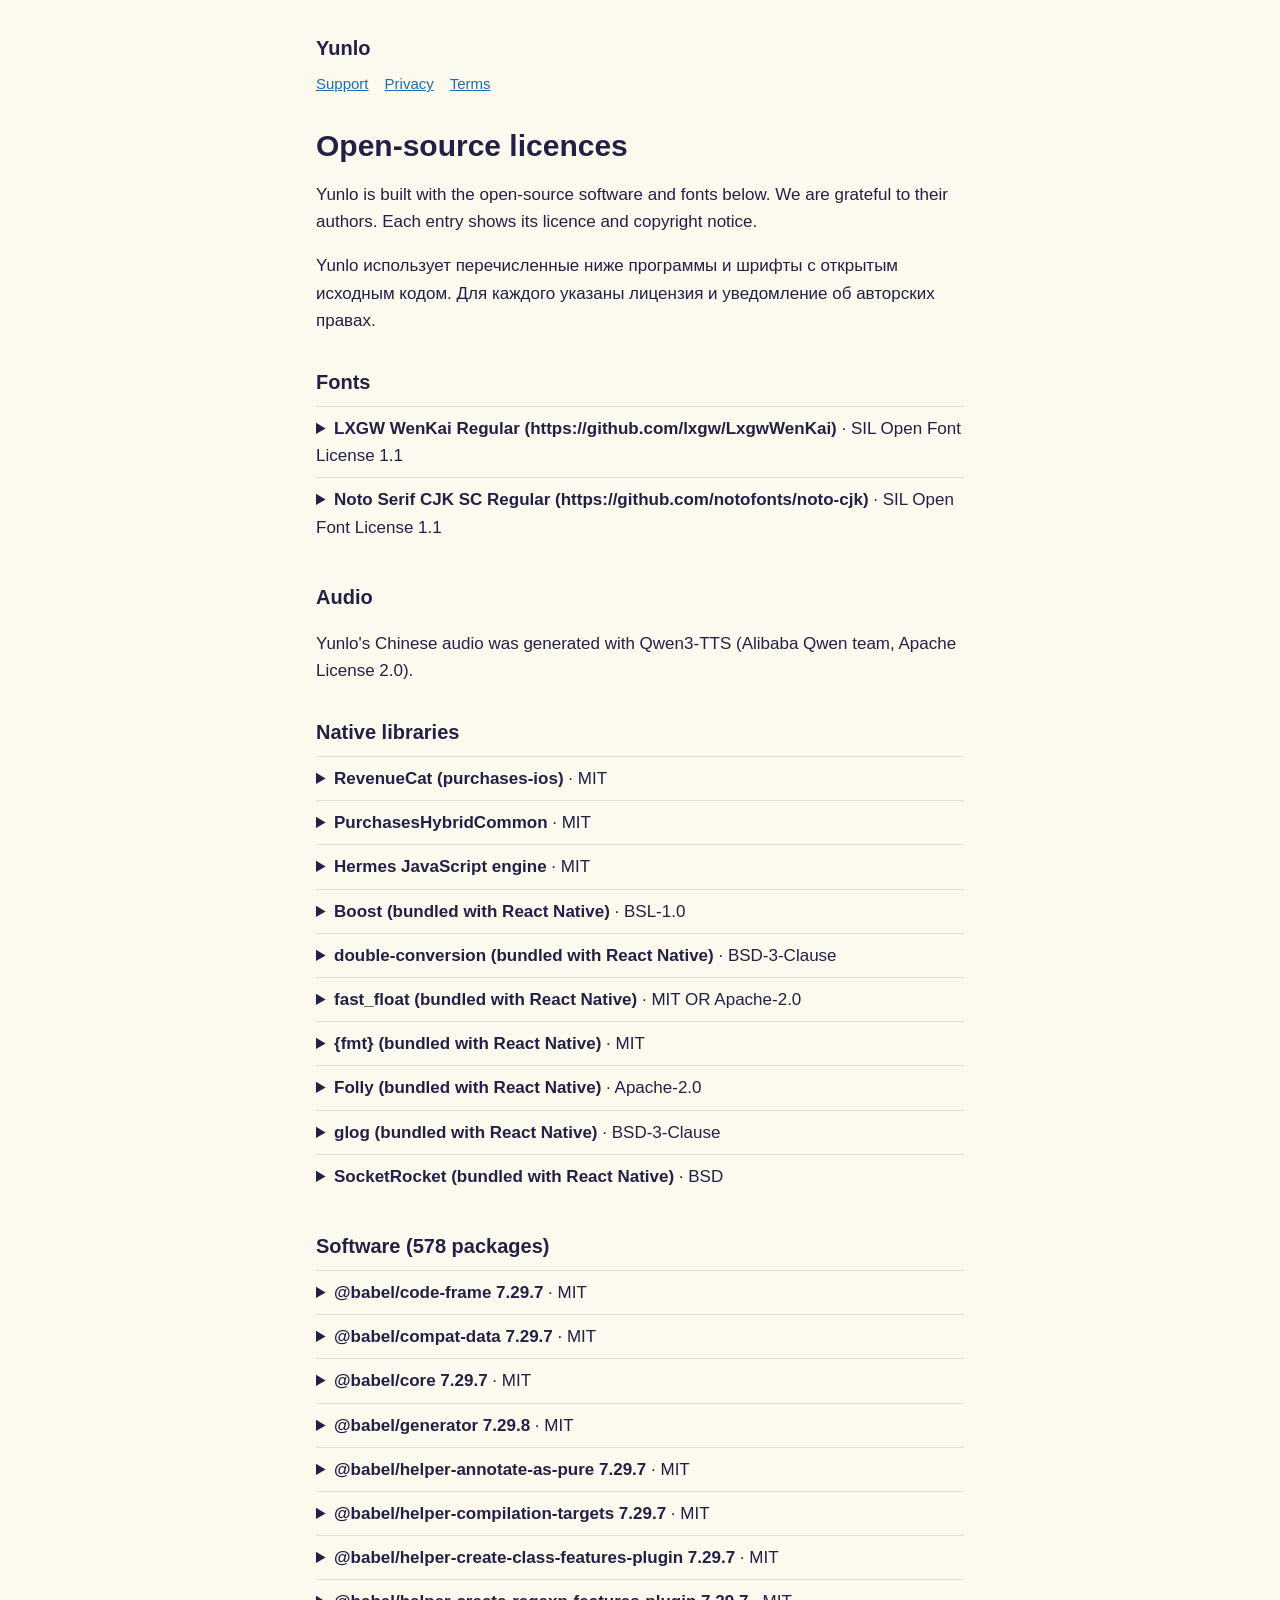
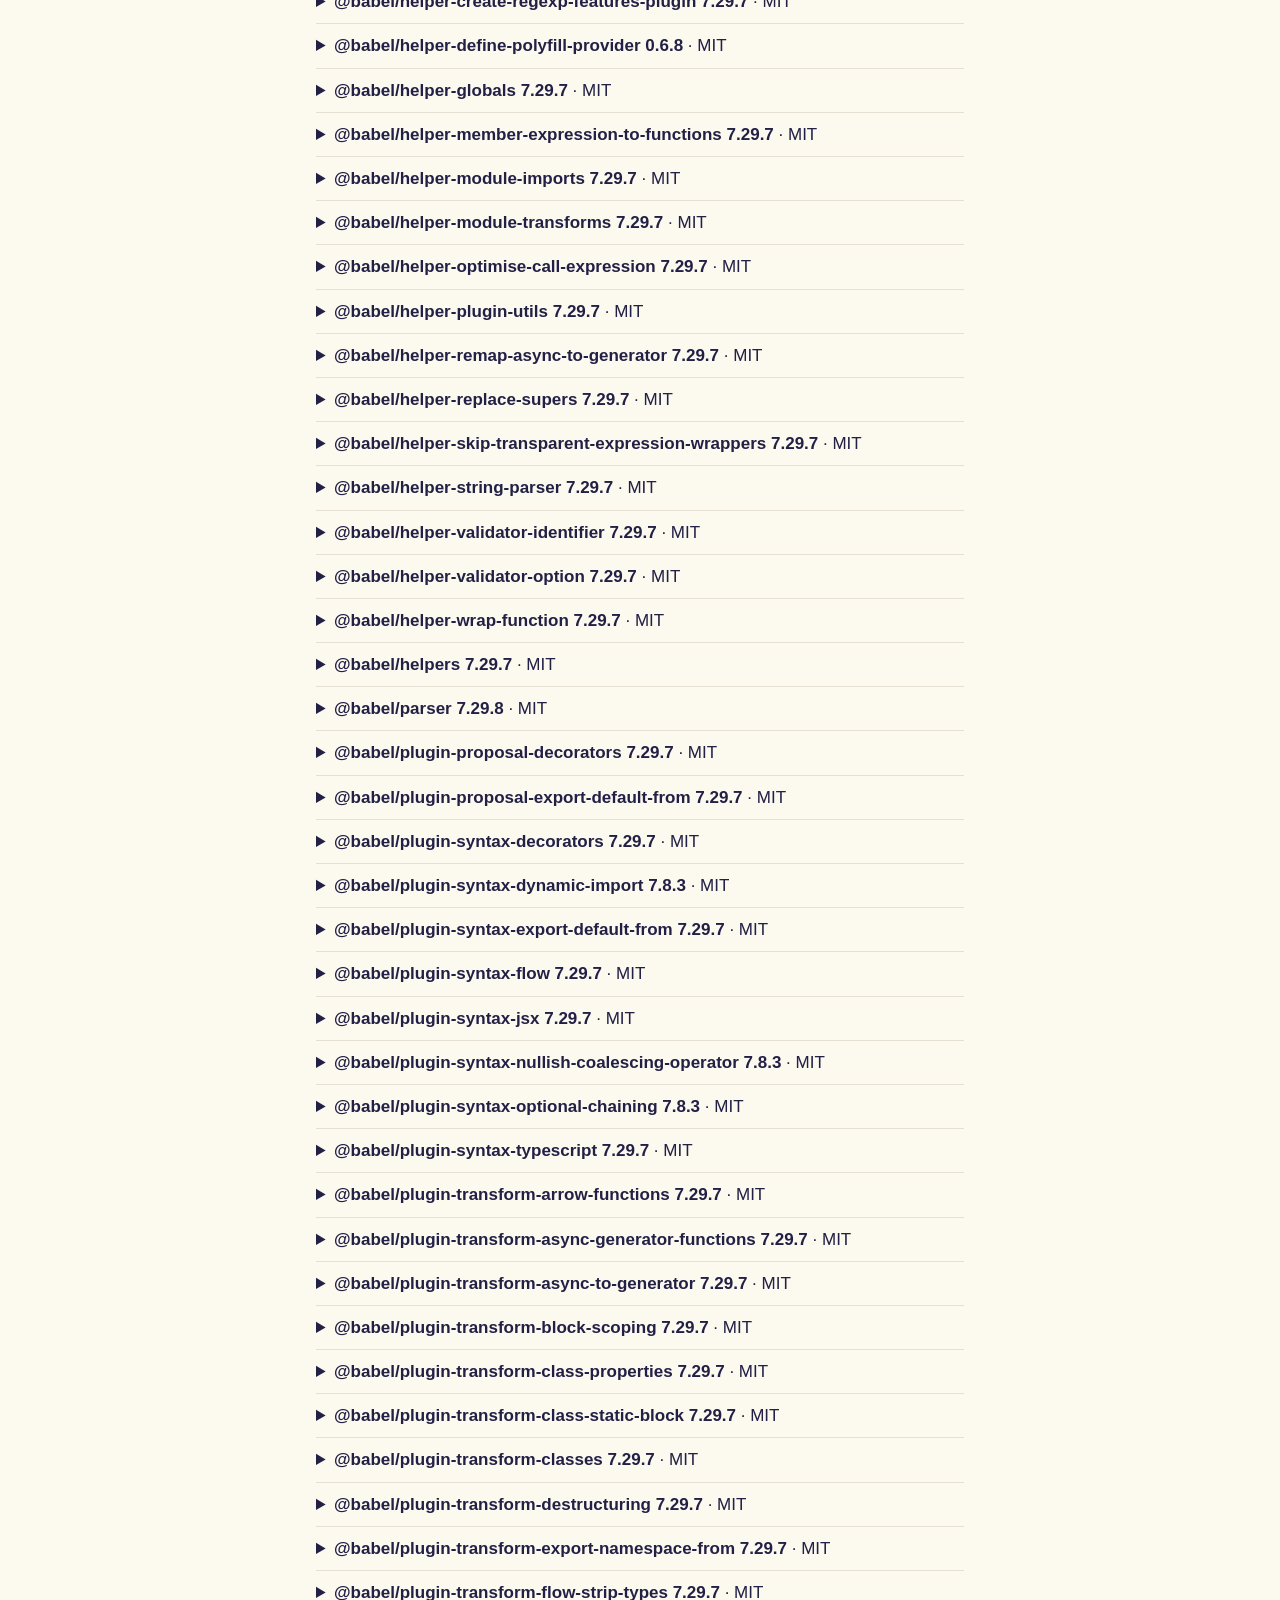
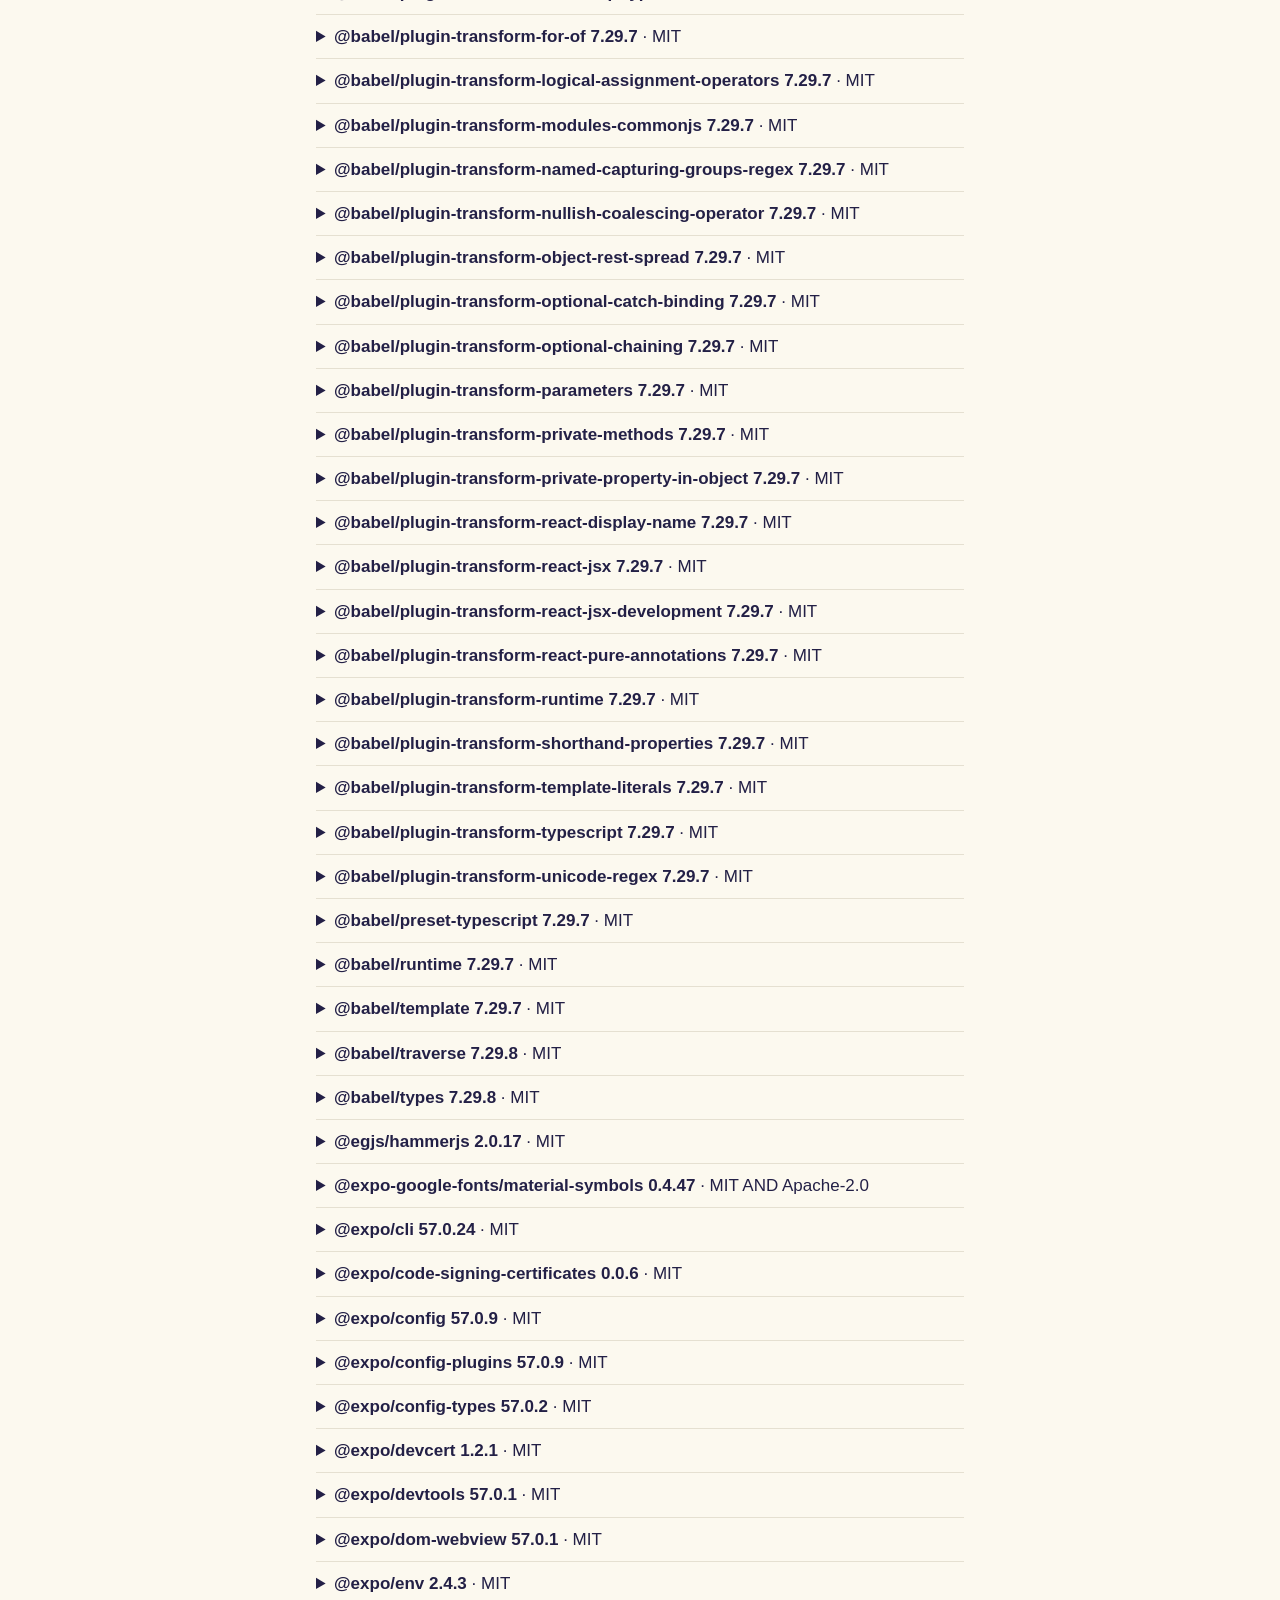
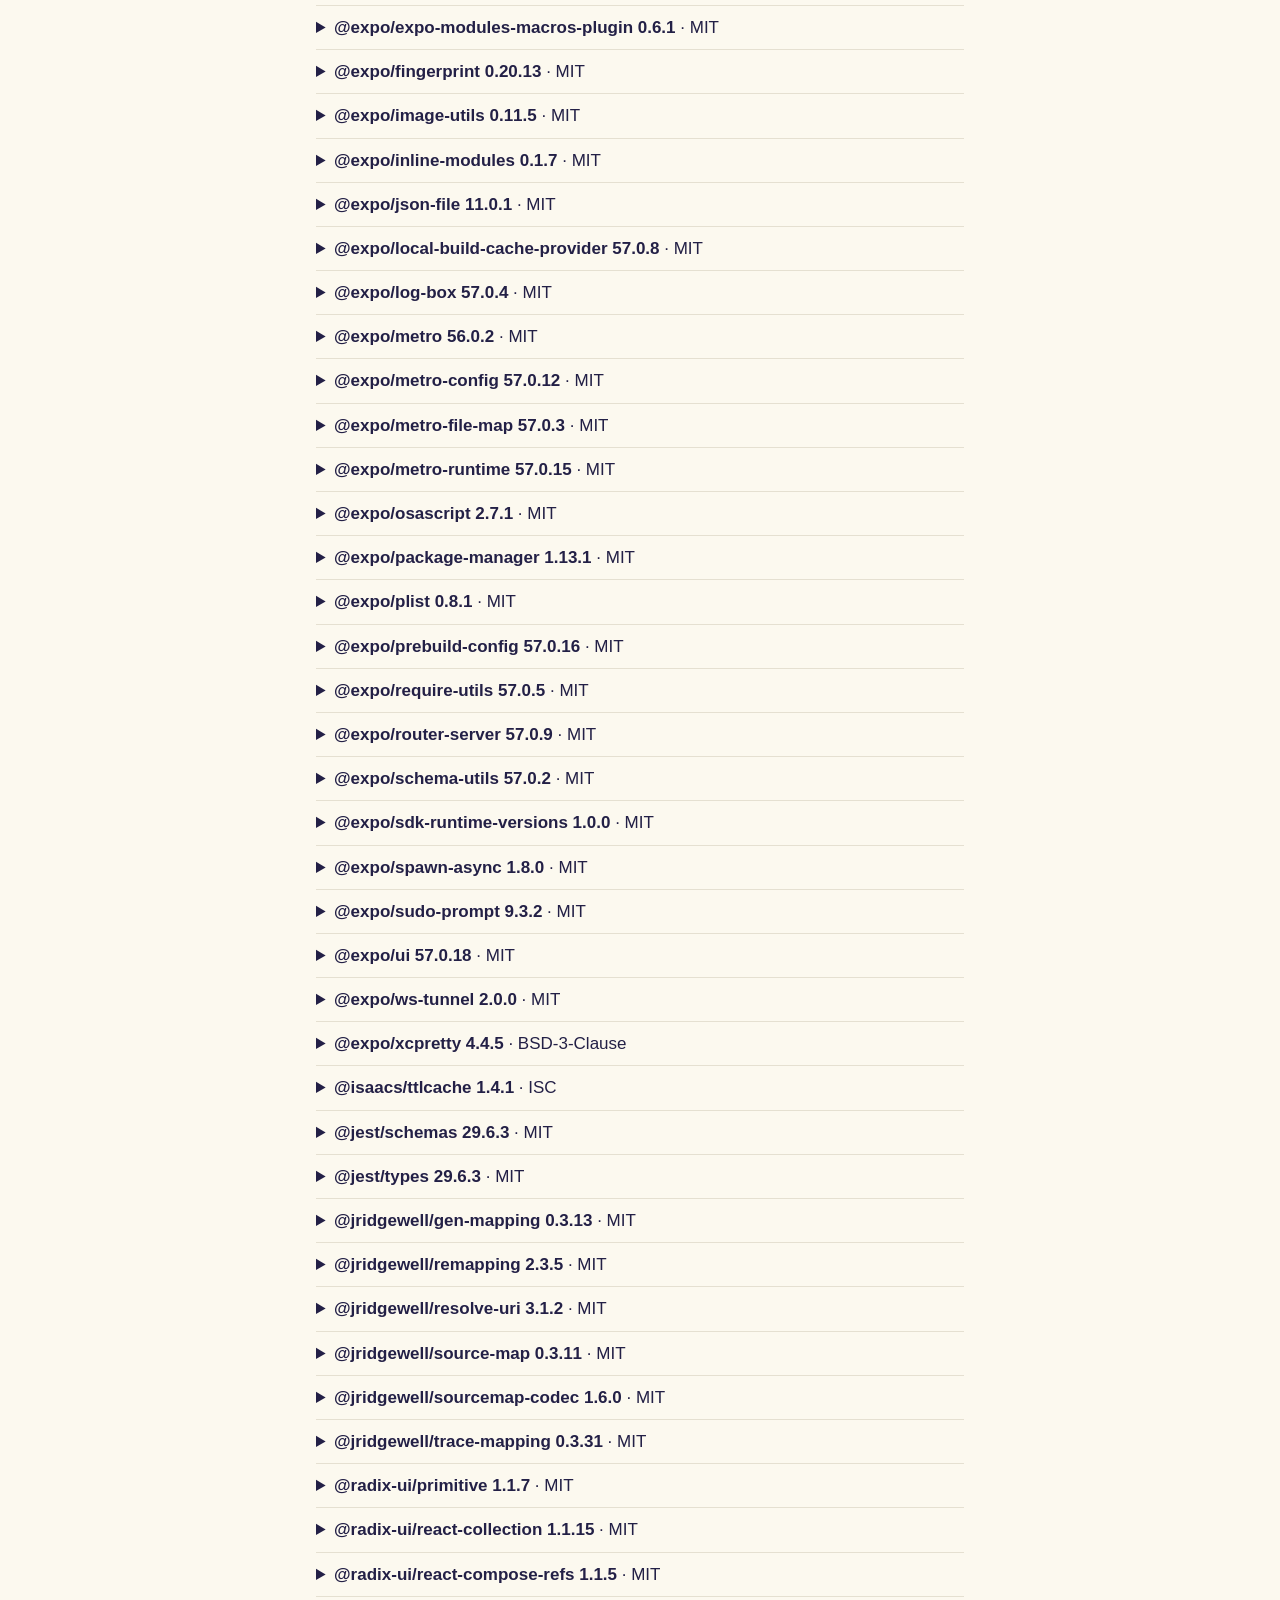
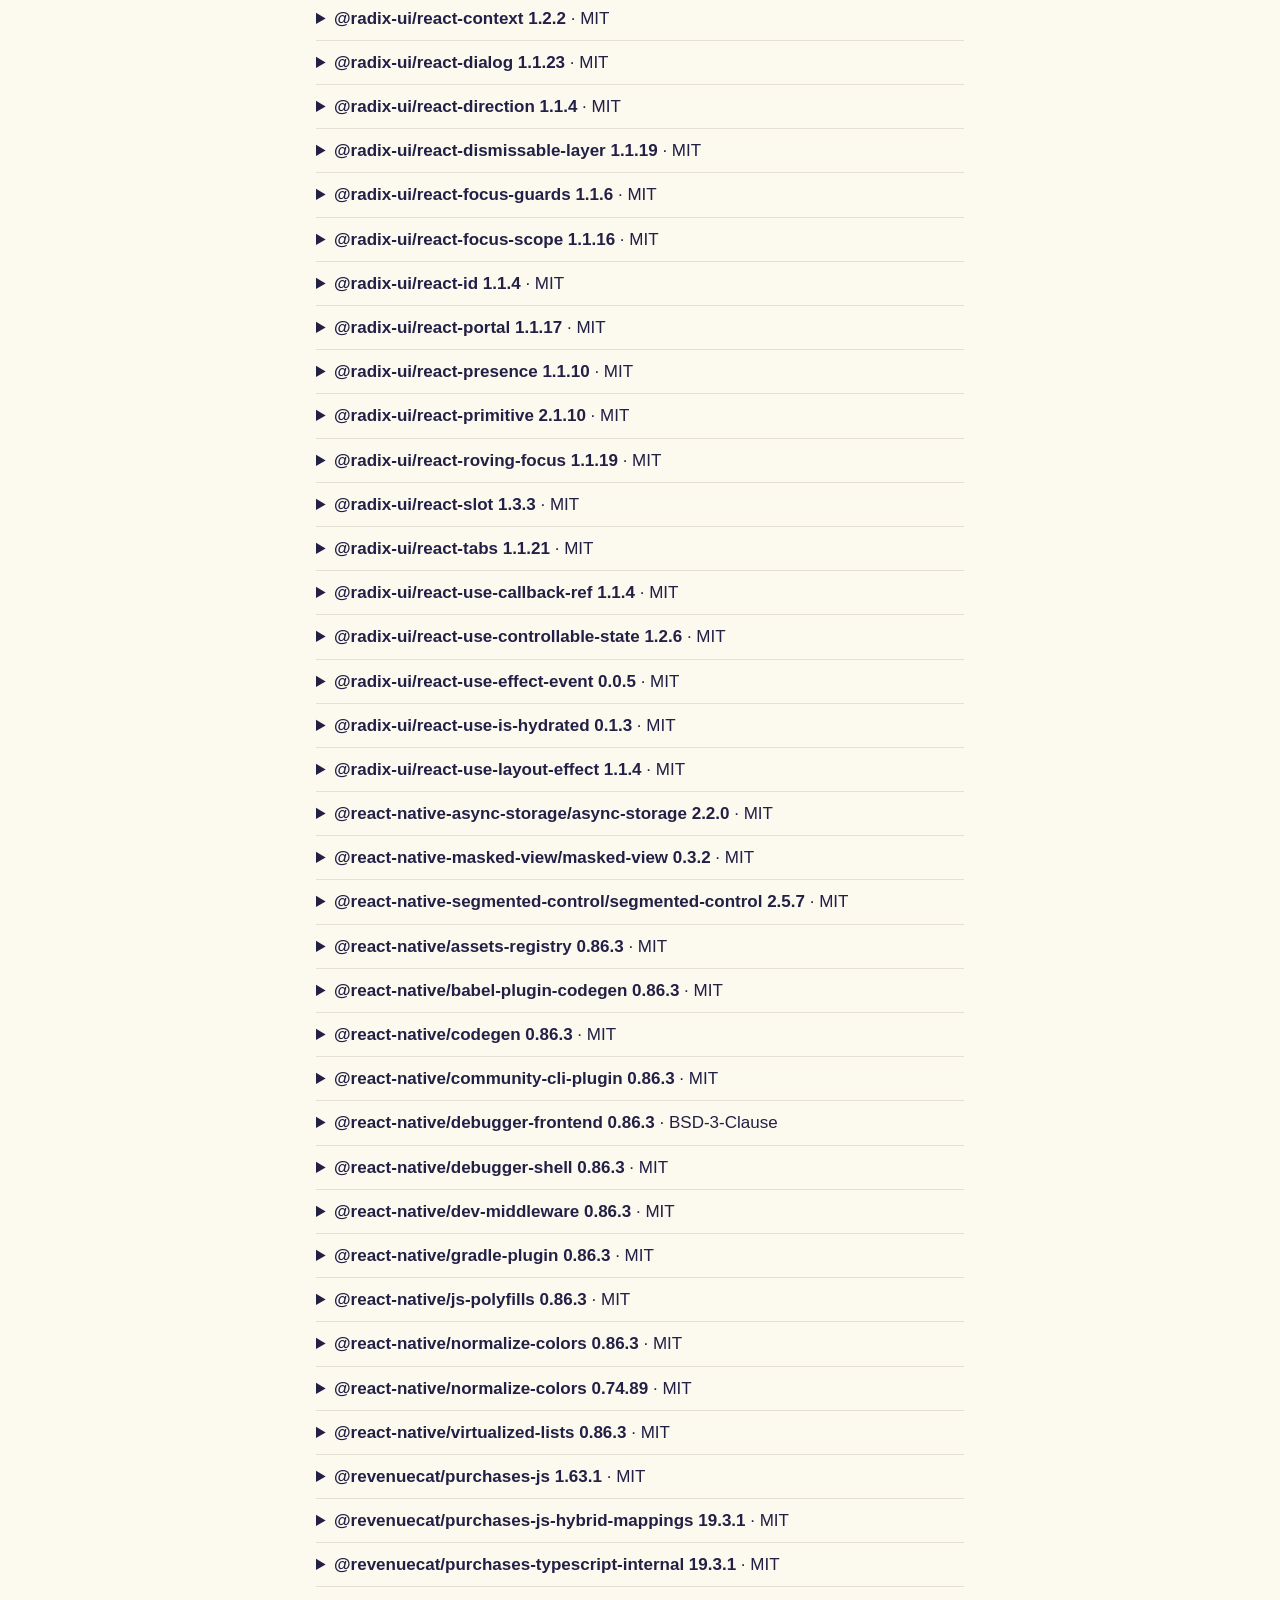
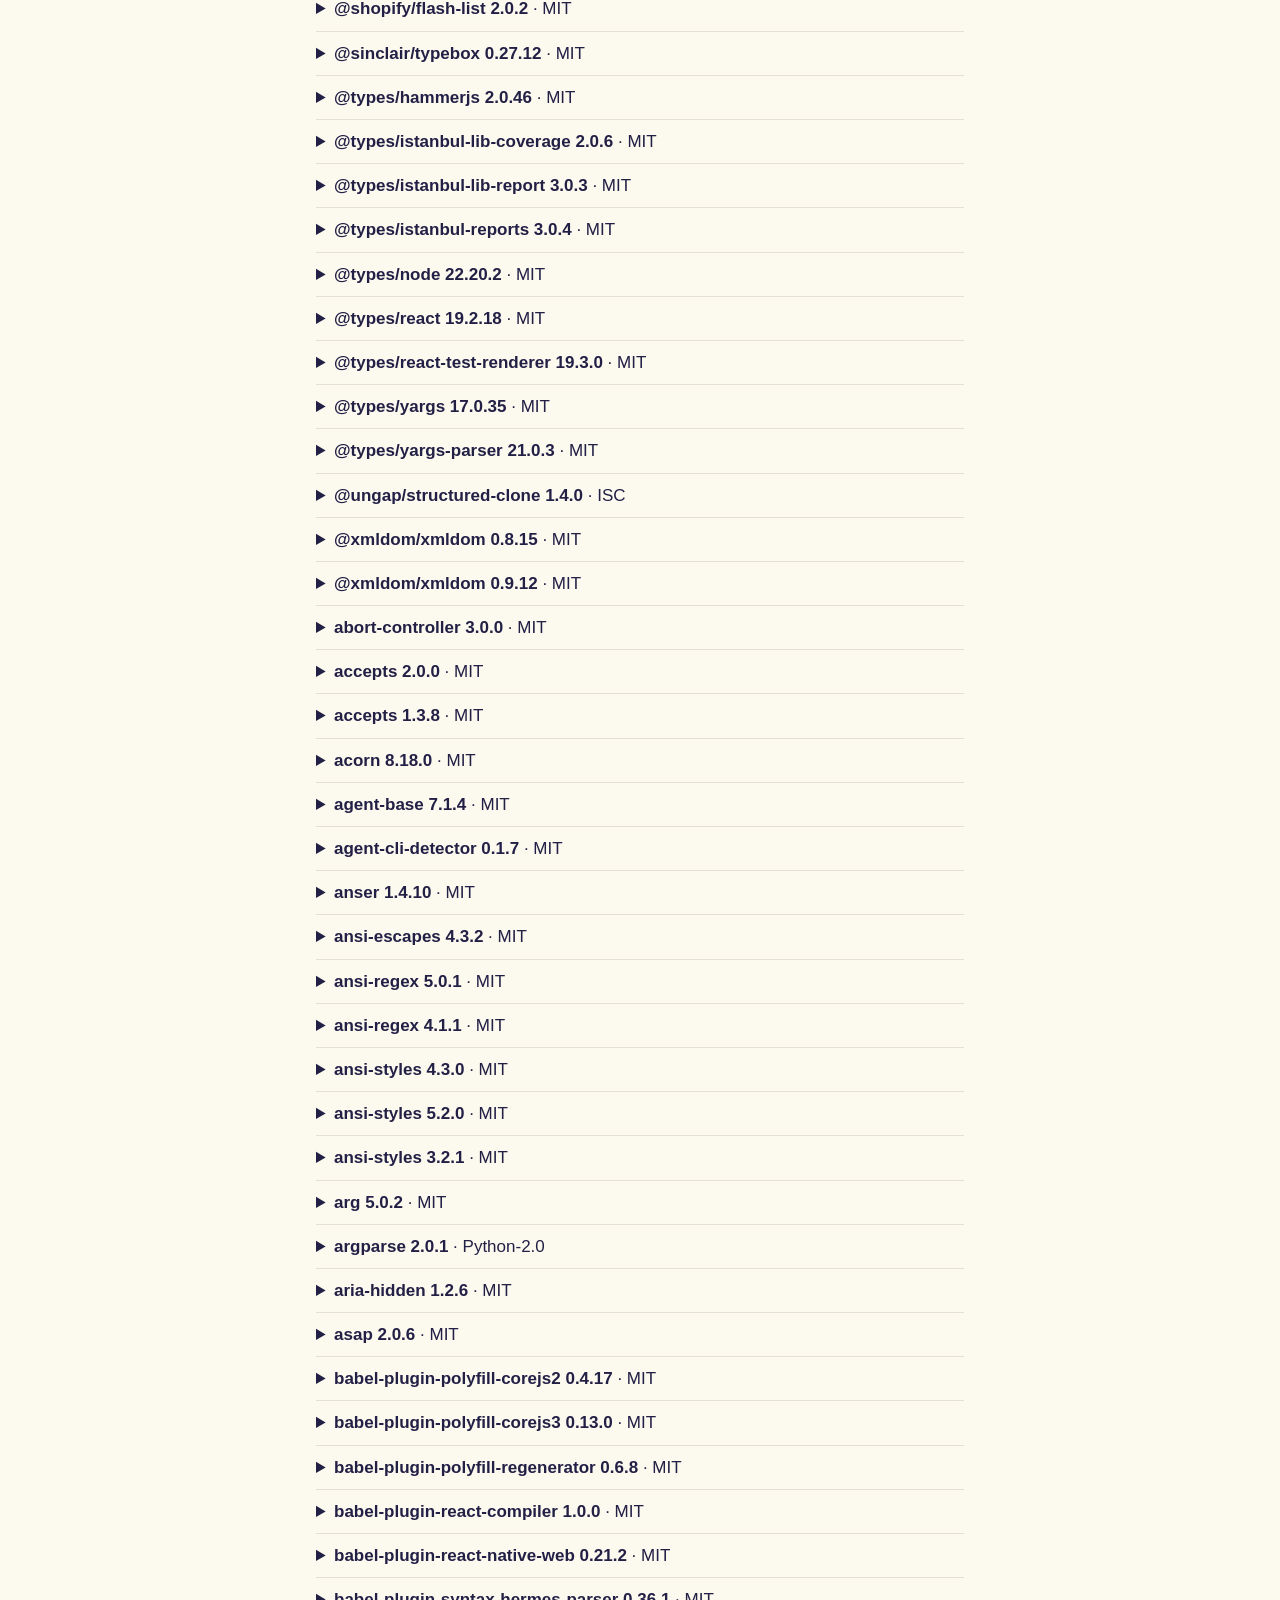
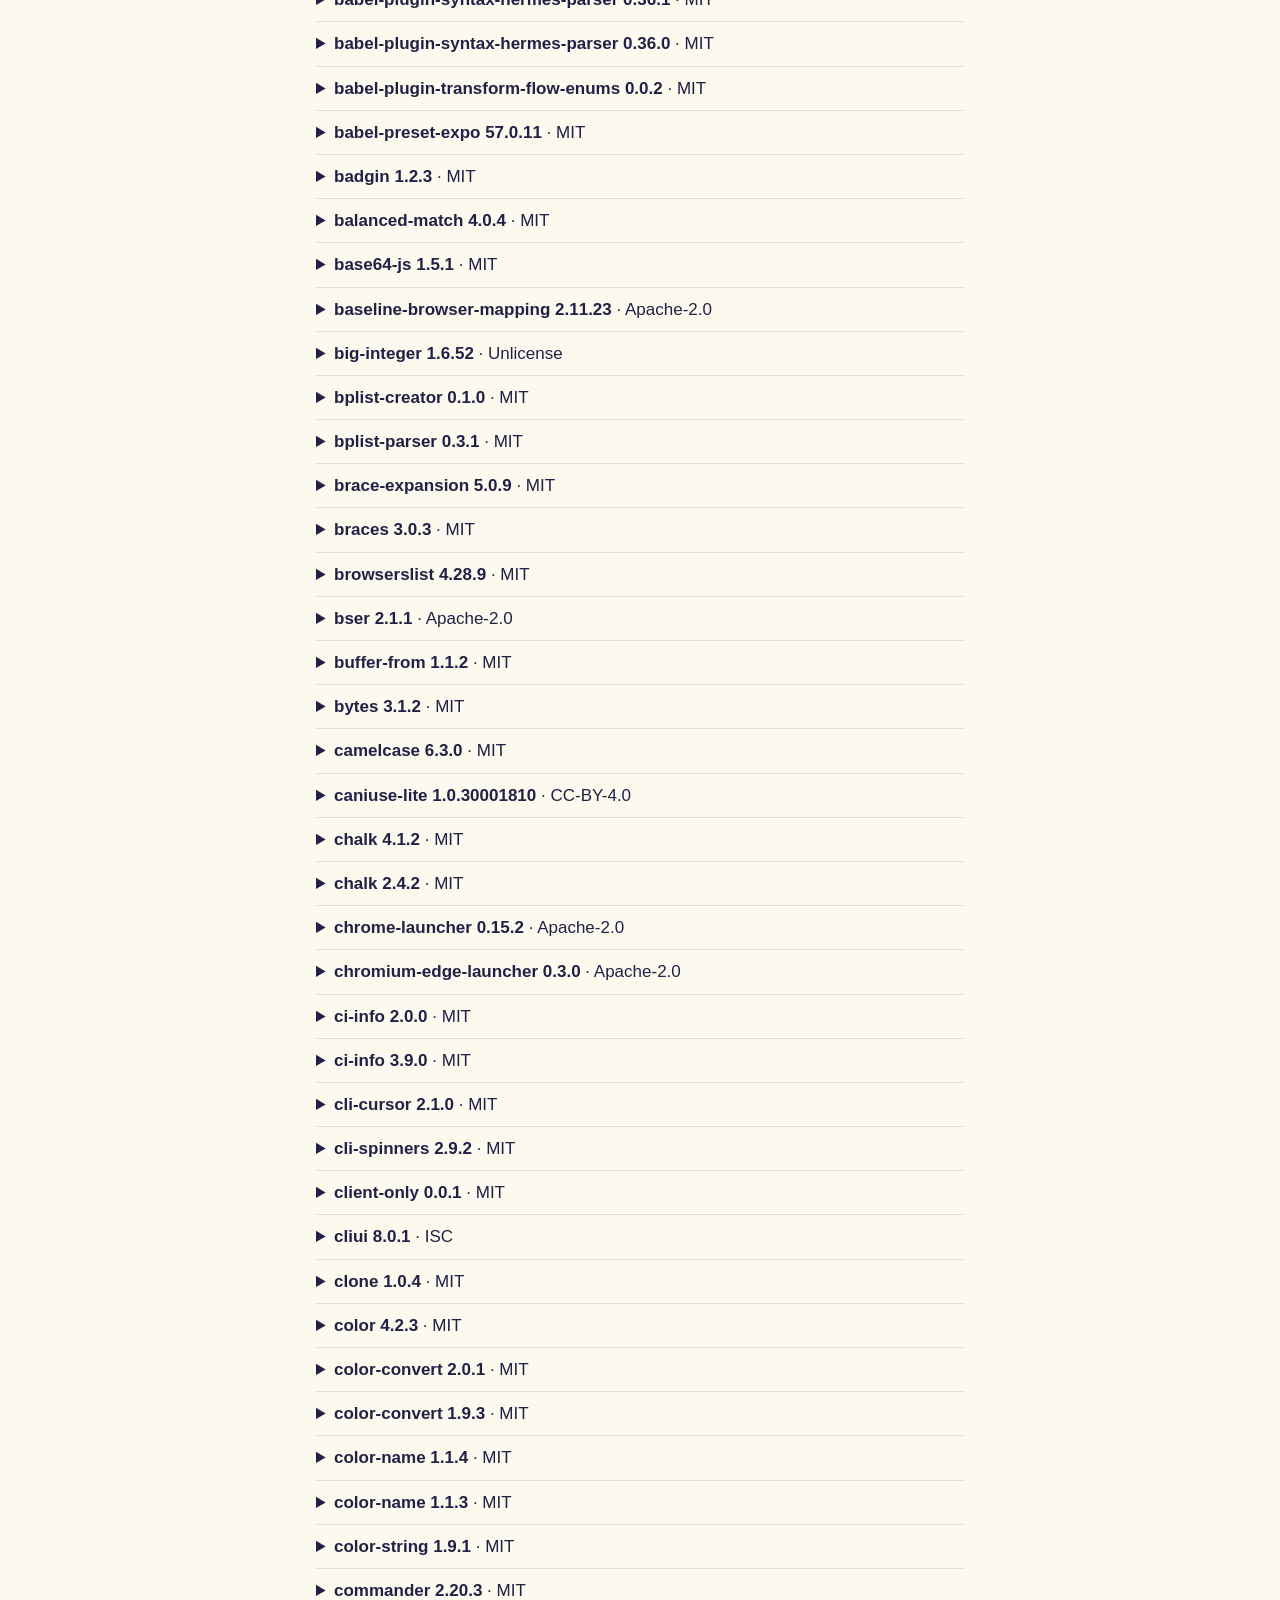
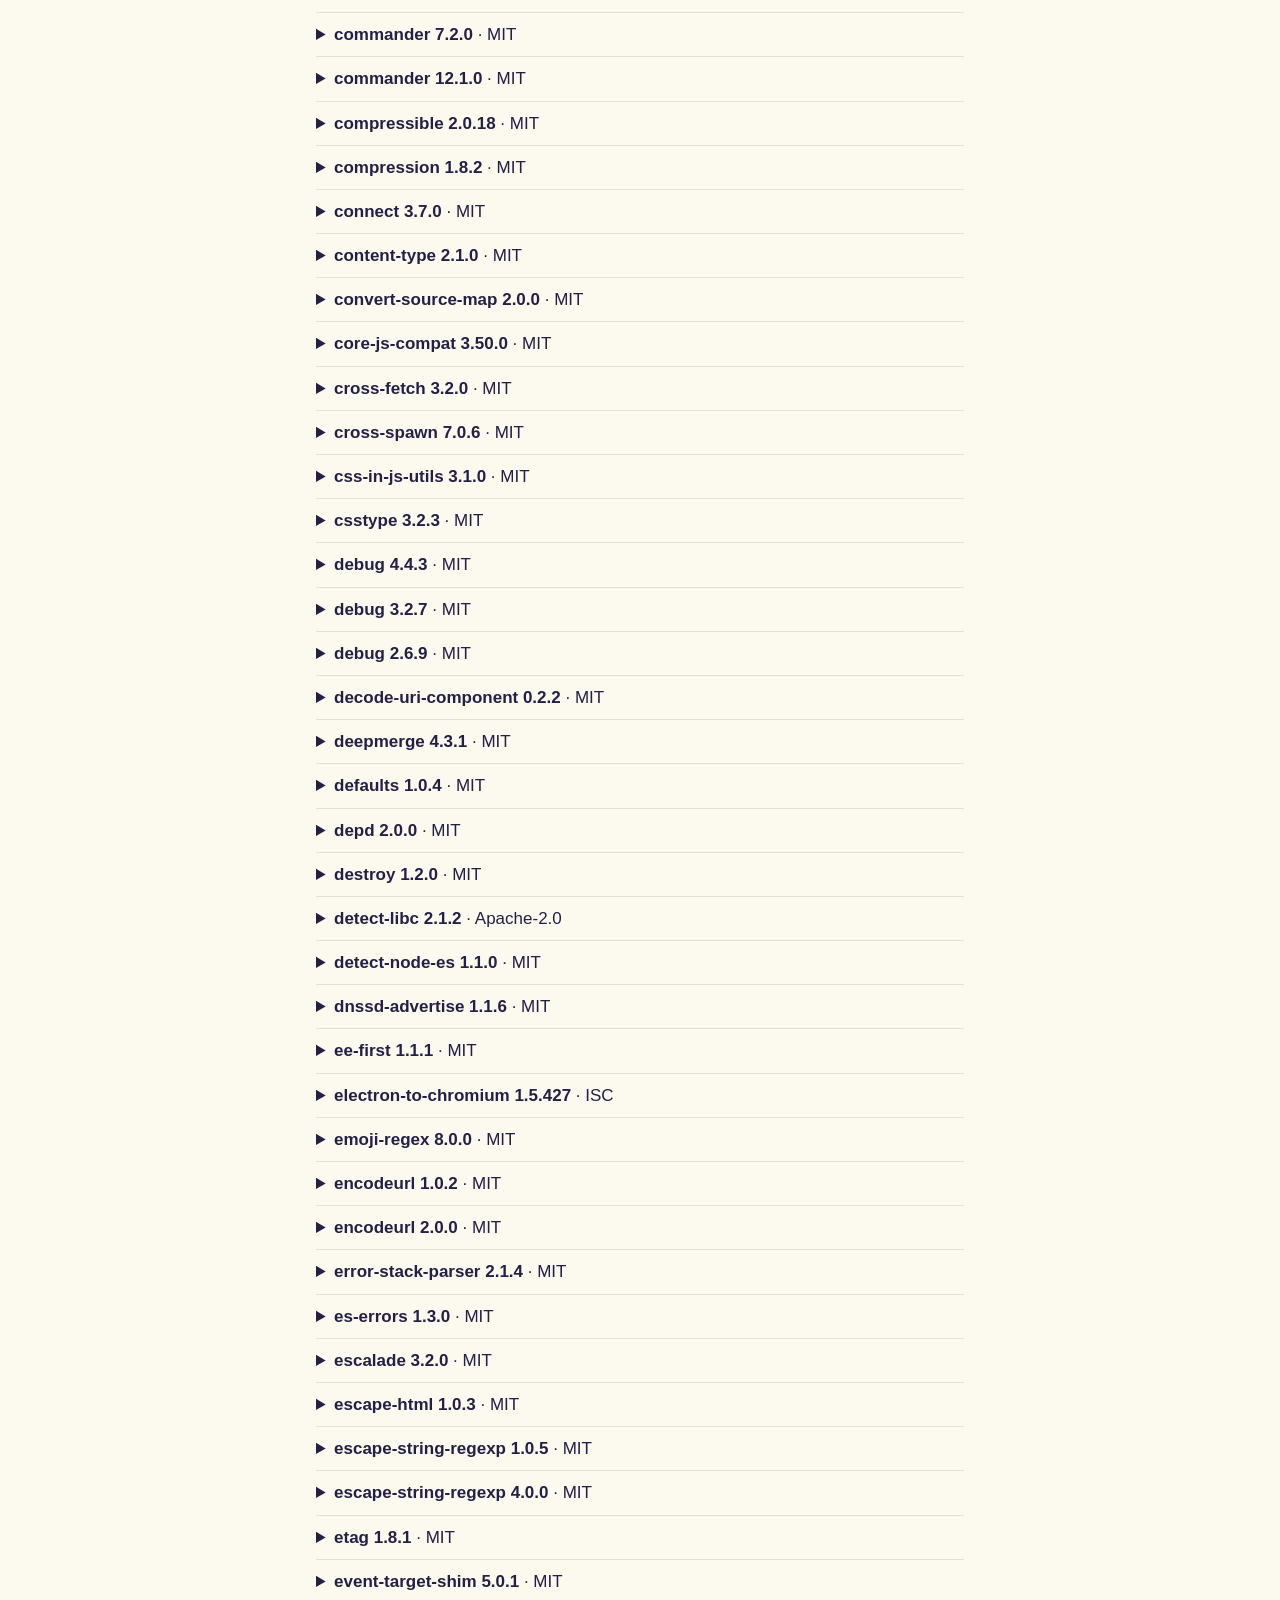
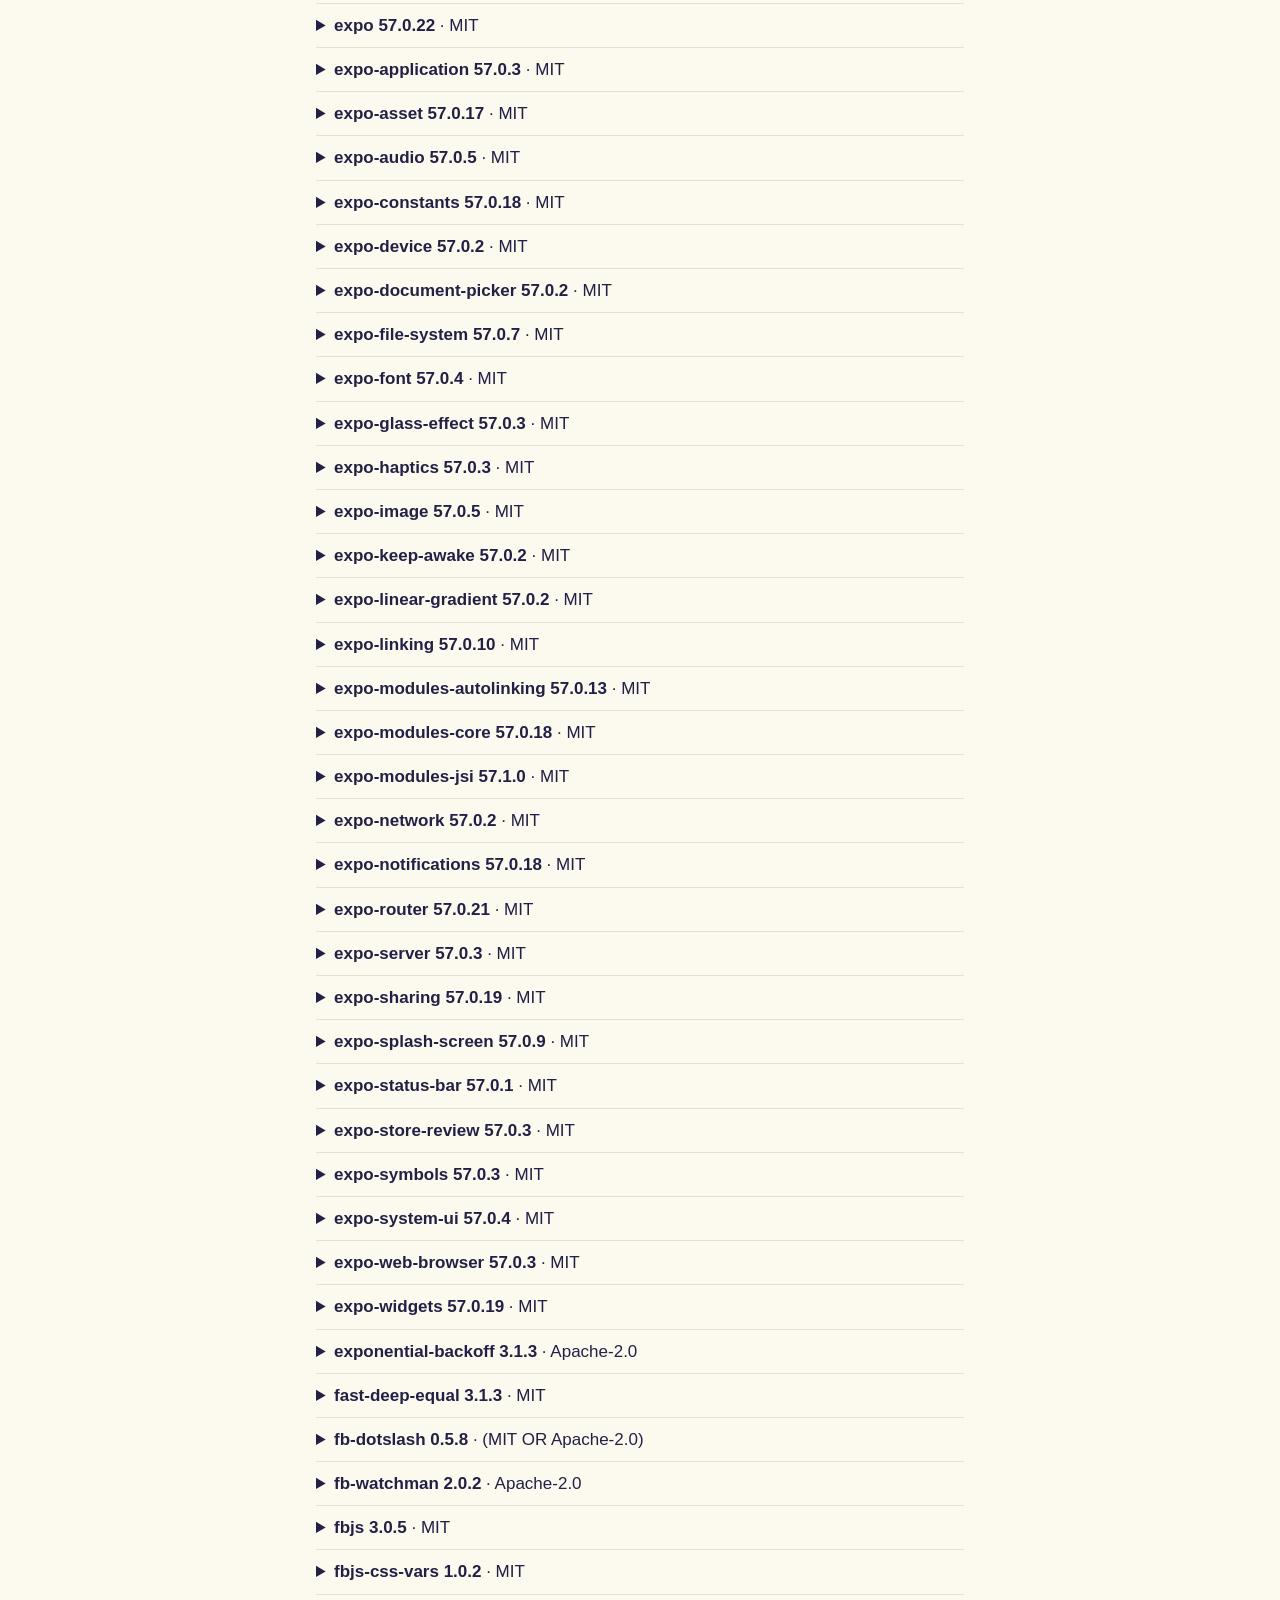
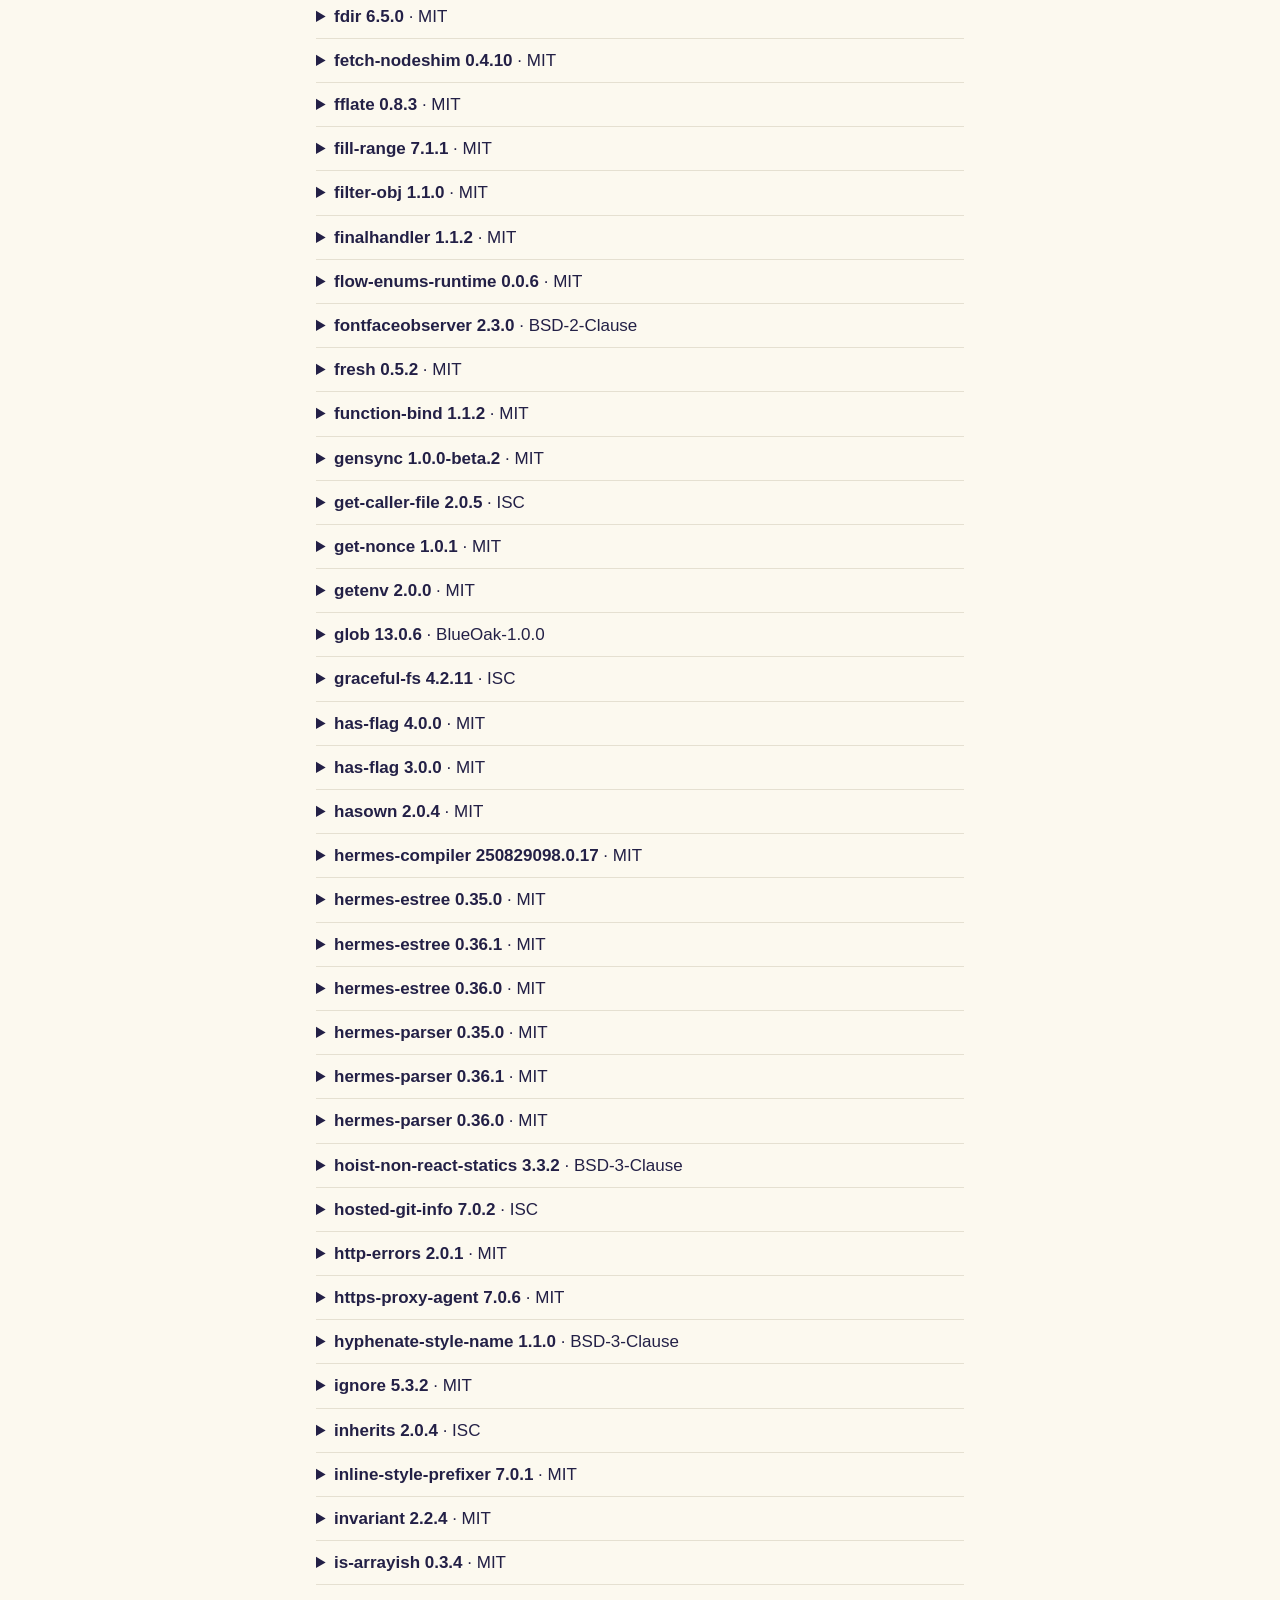
==== commit 4080790d: "Terms of use; support explains the subscription from 1.0.1 Adds the terms of use (EN/RU) that the ap" ====
--- a/licenses/index.html
+++ b/licenses/index.html
@@ -10,7 +10,7 @@
 <body>
 <main>
 <header><a href="../">Yunlo</a></header>
-<nav><a href="../support/">Support</a><a href="../privacy/">Privacy</a></nav>
+<nav><a href="../support/">Support</a><a href="../privacy/">Privacy</a><a href="../terms/">Terms</a></nav>
 <section>
 <h1>Open-source licences</h1>
 <p>Yunlo is built with the open-source software and fonts below. We are grateful to their authors. Each entry shows its licence and copyright notice.</p>
